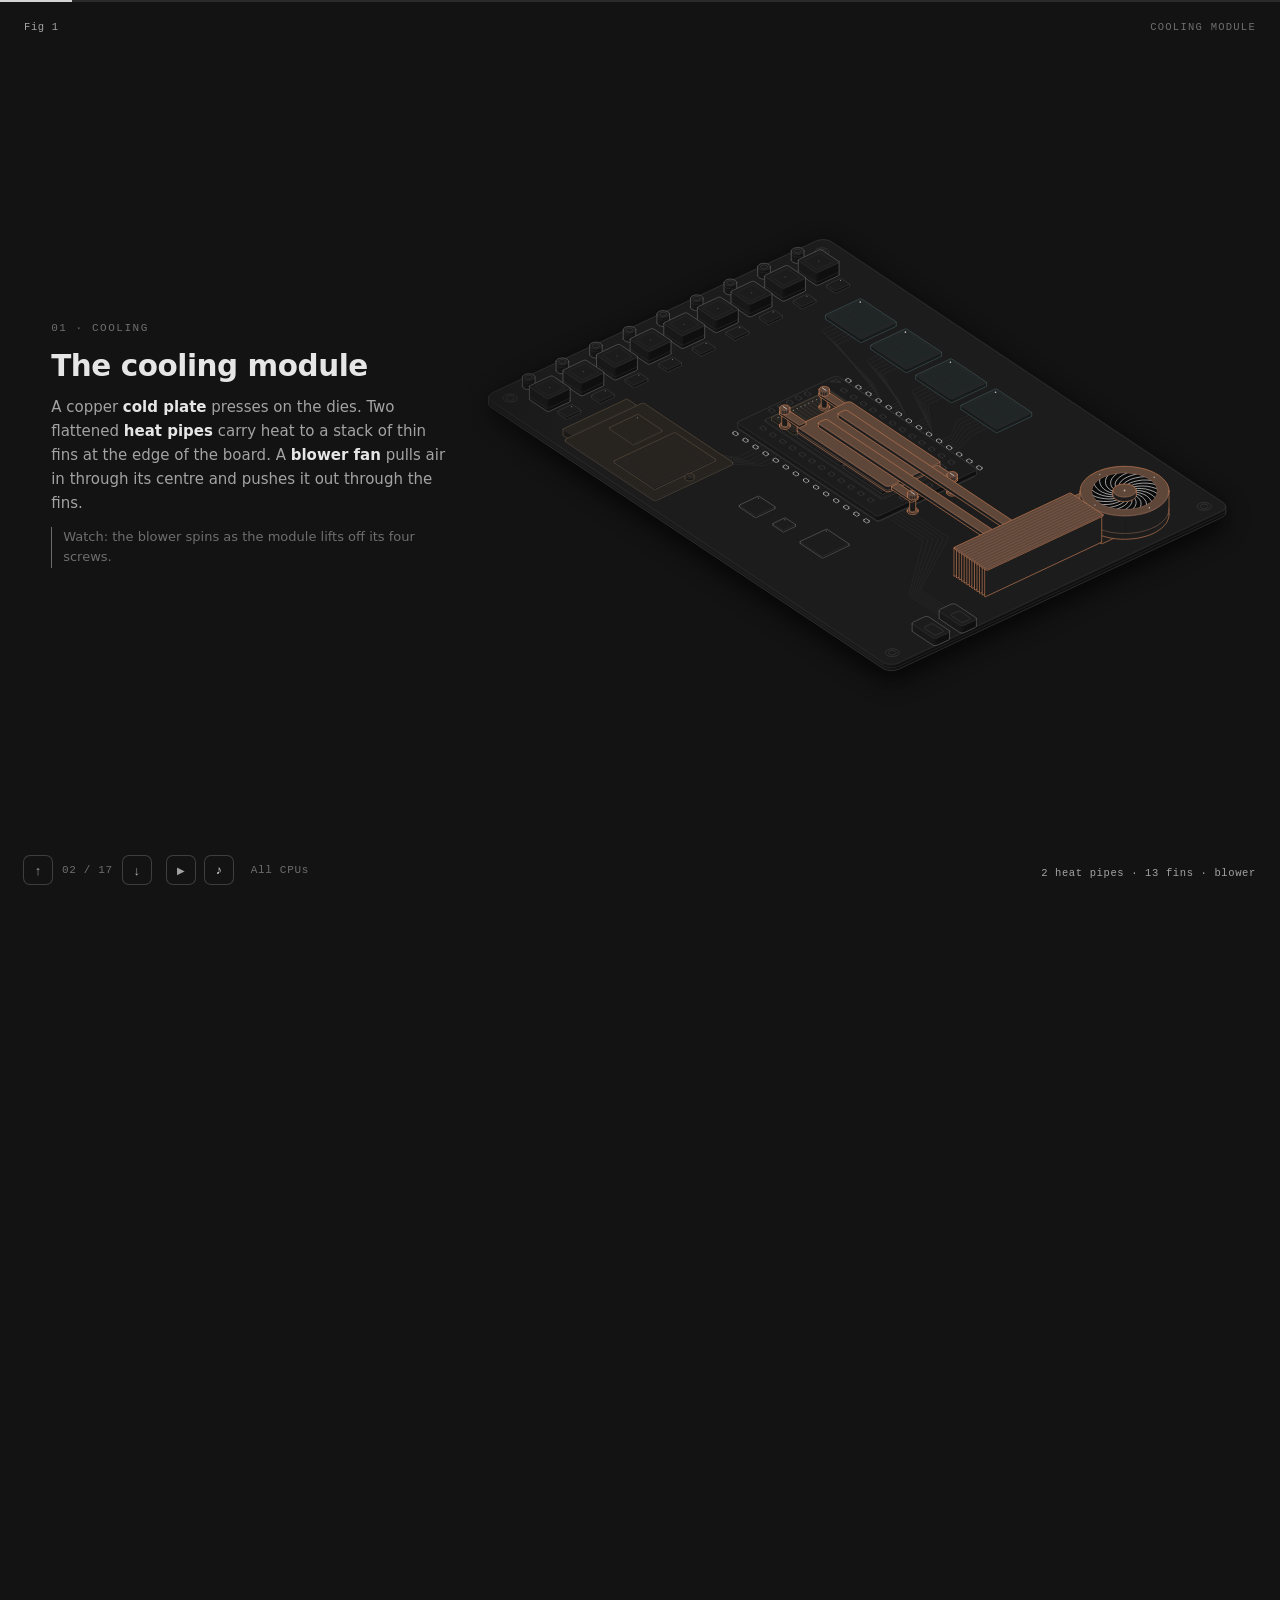
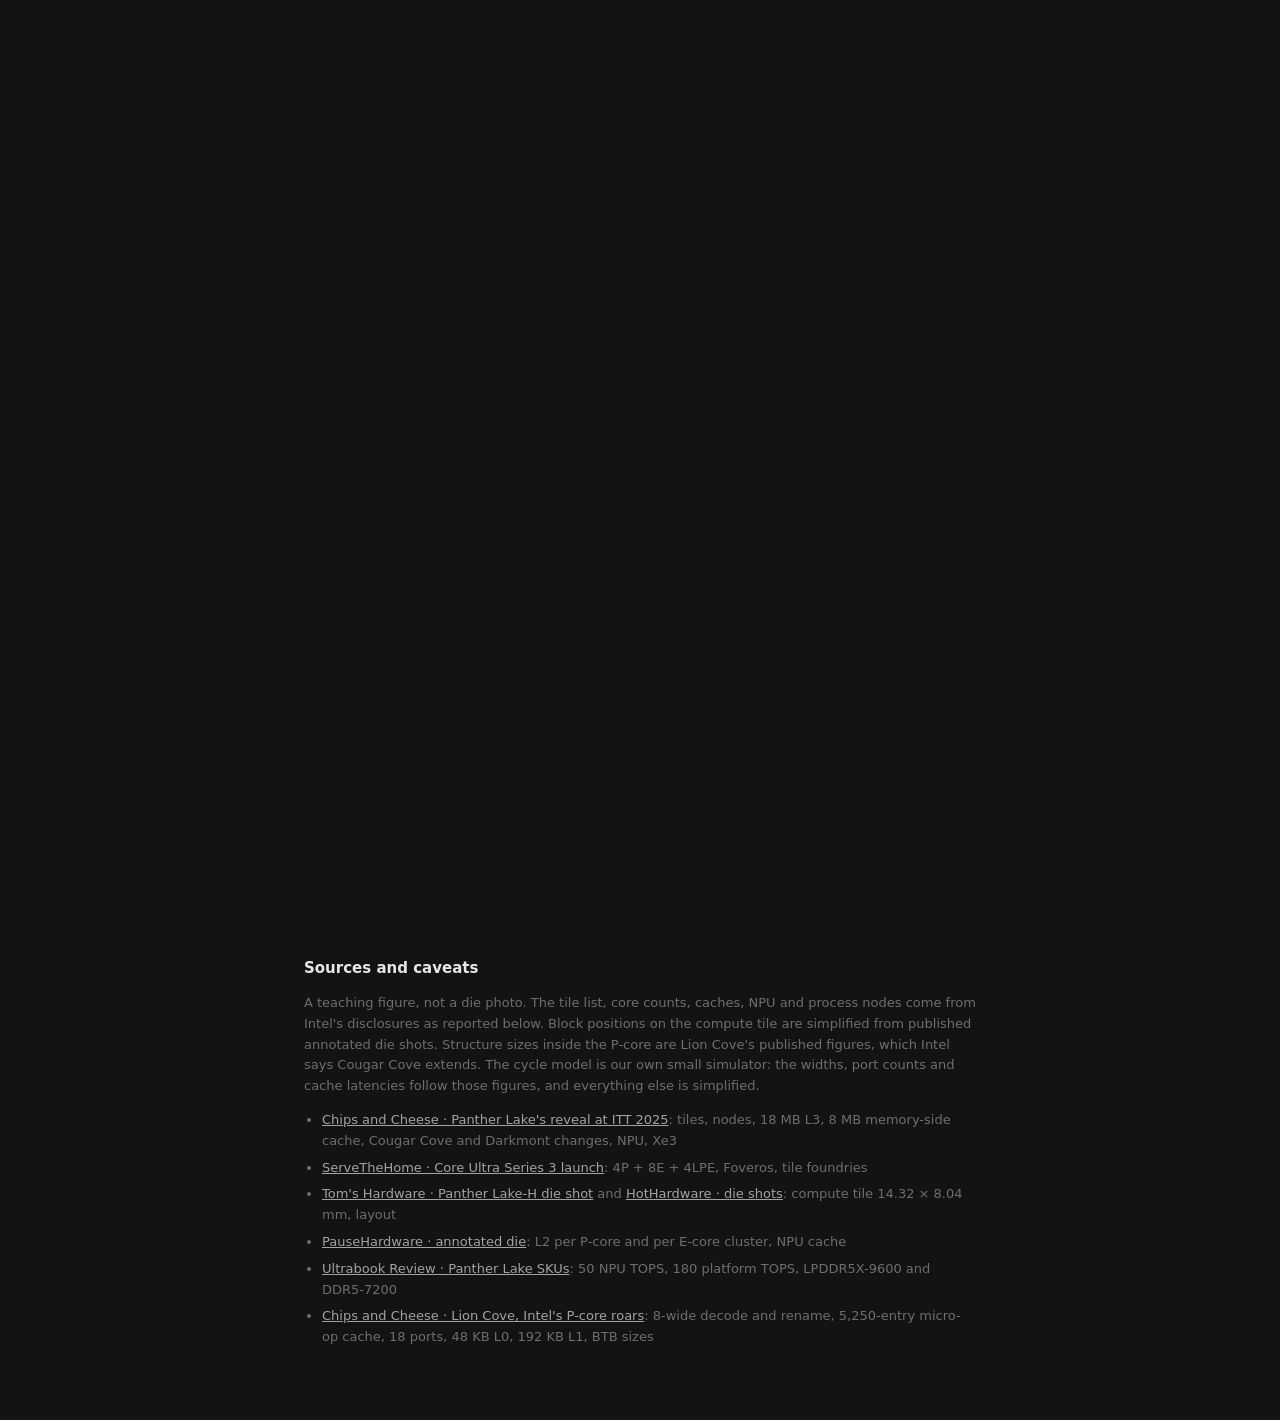
==== panther-lake/index.html @ 1a3b753a "Add Ryzen 9 9950X3D2 tour, CPU picker, autoplay and ambient music; restructure into src/" ====
<!doctype html><html lang="en"><head><meta charset="utf-8"><meta name="viewport" content="width=device-width, initial-scale=1"><title>Inside Panther Lake</title><style>
.iso{
  --anatomy-page:#0b0b0b;--anatomy-card:#131313;--anatomy-text:#a3a3a3;--anatomy-strong:#e6e6e6;--anatomy-muted:#6e6e6e;
  --anatomy-paper:#131313;--anatomy-face:#1b1b1b;--anatomy-top:#1c1c1c;
  --anatomy-shade-0:#0f0f0f;--anatomy-shade-1:#121212;--anatomy-shade-2:#151515;--anatomy-shade-3:#181818;
  --anatomy-lit-top:#262626;--anatomy-lit-shade:#1d1d1d;
  --anatomy-hi:#d4d4d4;--anatomy-mid:#6a6a6a;--anatomy-lo:#3e3e3e;--anatomy-faint:#2a2a2a;--anatomy-lit:#ffffff;
  --anatomy-halo:#050505;--anatomy-halo-opacity:.9;--anatomy-dot:#e6e6e6;
  --anatomy-red:#ff6b6b;--anatomy-green:#6be0a0;--anatomy-blue:#6b9bff;
  --anatomy-weight:.6px;--anatomy-ease:cubic-bezier(.32,.72,0,1);
  --anatomy-mono:ui-monospace,"SF Mono",Menlo,Consolas,monospace;
  --anatomy-lift:inset 0 1px 0 0 #ffffff0a,inset 0 0 0 1px #ffffff06,0 0 0 1px #00000026,0 1px 1px -.5px #00000014,0 3px 3px -1.5px #00000014,0 6px 6px -3px #00000014,0 12px 12px -6px #00000014;
}
.iso[data-theme="light"]{
  --anatomy-page:#f2f2ef;--anatomy-card:#fbfbfa;--anatomy-text:#57575a;--anatomy-strong:#18181a;--anatomy-muted:#8c8c90;
  --anatomy-paper:#fbfbfa;--anatomy-face:#ffffff;--anatomy-top:#ffffff;
  --anatomy-shade-0:#dcdcd9;--anatomy-shade-1:#e5e5e2;--anatomy-shade-2:#ededea;--anatomy-shade-3:#f4f4f1;
  --anatomy-lit-top:#ffffff;--anatomy-lit-shade:#eeeeeb;
  --anatomy-hi:#26262a;--anatomy-mid:#8a8a8f;--anatomy-lo:#b4b4b8;--anatomy-faint:#d4d4d6;--anatomy-lit:#000000;
  --anatomy-halo:#8a8a80;--anatomy-halo-opacity:.32;--anatomy-dot:#3a3a3e;
  --anatomy-red:#e5484d;--anatomy-green:#30a46c;--anatomy-blue:#3e63dd;
  --anatomy-lift:inset 0 1px 0 0 #ffffff,0 0 0 1px #0000000f,0 1px 1px -.5px #0000000a,0 3px 3px -1.5px #0000000a,0 6px 6px -3px #0000000a,0 12px 12px -6px #0000000a;
}
.iso-svg{display:block;width:100%;height:auto;overflow:visible}
.iso-svg path,.iso-svg circle{vector-effect:non-scaling-stroke}
.iso-fill{fill:var(--anatomy-paper);stroke:none}
.iso-solid[data-lit]>.iso-fill{fill:var(--anatomy-face)}
.iso-shade,.iso-top{stroke:none}
.iso-shade[data-shade="0"]{fill:var(--anatomy-shade-0)}
.iso-shade[data-shade="1"]{fill:var(--anatomy-shade-1)}
.iso-shade[data-shade="2"]{fill:var(--anatomy-shade-2)}
.iso-shade[data-shade="3"]{fill:var(--anatomy-shade-3)}
.iso-top{fill:var(--anatomy-top)}
.iso-solid[data-lit]>.iso-top{fill:var(--anatomy-lit-top)}
.iso-solid[data-lit]>.iso-shade{fill:var(--anatomy-lit-shade)}
.iso-solid[data-seamless]>.iso-shade,.iso-solid[data-seamless]>.iso-top{stroke-width:.4;stroke-linejoin:round}
.iso-solid[data-seamless]>.iso-shade[data-shade="0"]{stroke:var(--anatomy-shade-0)}
.iso-solid[data-seamless]>.iso-shade[data-shade="1"]{stroke:var(--anatomy-shade-1)}
.iso-solid[data-seamless]>.iso-shade[data-shade="2"]{stroke:var(--anatomy-shade-2)}
.iso-solid[data-seamless]>.iso-shade[data-shade="3"]{stroke:var(--anatomy-shade-3)}
.iso-solid[data-seamless]>.iso-top{stroke:var(--anatomy-top)}
.iso-solid[data-seamless][data-lit]>.iso-top{stroke:var(--anatomy-lit-top)}
.iso-solid[data-seamless][data-lit]>.iso-shade{stroke:var(--anatomy-lit-shade)}
.iso-solid[data-lit]>.iso-edge{stroke:var(--anatomy-lit)}
.iso-halo{fill:var(--anatomy-halo);stroke:none;filter:blur(9px);opacity:var(--anatomy-halo-opacity);transform:translateY(3px)}
.iso-line{fill:none;stroke:var(--anatomy-lo);stroke-width:var(--anatomy-weight);stroke-linecap:round;stroke-linejoin:round}
.iso-line[data-tone="hi"]{stroke:var(--anatomy-hi)}
.iso-line[data-tone="mid"]{stroke:var(--anatomy-mid)}
.iso-line[data-tone="lo"]{stroke:var(--anatomy-lo)}
.iso-line[data-tone="faint"]{stroke:var(--anatomy-faint)}
.iso-line[data-tone="lit"]{stroke:var(--anatomy-lit)}
.iso-line[data-tone="red"]{stroke:var(--anatomy-red)}
.iso-line[data-tone="green"]{stroke:var(--anatomy-green)}
.iso-line[data-tone="blue"]{stroke:var(--anatomy-blue)}
.iso-line[data-dotted]{stroke-dasharray:.01 3.5;stroke-width:1}
.iso-line[data-dashed]{stroke-dasharray:3 3}
.iso-line[data-flow]{stroke-dasharray:2 6}
.iso-wire-end{fill:var(--anatomy-paper);stroke:var(--anatomy-lo);stroke-width:var(--anatomy-weight)}
.iso-wire[data-tone="hi"] .iso-wire-end{stroke:var(--anatomy-hi)}
.iso-wire[data-tone="mid"] .iso-wire-end{stroke:var(--anatomy-mid)}
.iso-wire[data-tone="faint"] .iso-wire-end{stroke:var(--anatomy-faint)}
.iso-wire[data-tone="lit"] .iso-wire-end{stroke:var(--anatomy-lit)}
.iso-dots circle{fill:var(--anatomy-dot);stroke:none;opacity:.32}
.iso-dots[data-tone="hi"] circle{opacity:.85}
.iso-dots[data-tone="mid"] circle{opacity:.45}
.iso-dots[data-tone="lo"] circle{opacity:.22}
.iso-dots[data-tone="faint"] circle{opacity:.12}
.iso-face-text{fill:var(--anatomy-mid);font-family:var(--anatomy-mono);letter-spacing:.04em}
.iso-face-text[data-tone="hi"]{fill:var(--anatomy-hi)}
.iso-face-text[data-tone="lo"]{fill:var(--anatomy-lo)}
.iso-face-text[data-tone="faint"]{fill:var(--anatomy-faint)}
.tb-body{fill:var(--anatomy-shade-2);stroke:none}
.tb-shine{fill:var(--anatomy-top);stroke:none}
.tb-shade{fill:var(--anatomy-shade-0);stroke:none}
.tb-ring{fill:none;stroke:var(--anatomy-lo);stroke-width:.45;stroke-linecap:butt;stroke-linejoin:round}
.tb-ring[data-tone="mid"]{stroke:var(--anatomy-mid)}
.tb-ring[data-tone="faint"]{stroke:var(--anatomy-faint)}
.tb-ring[data-tone="hi"]{stroke:var(--anatomy-hi)}
@keyframes iso-flow{to{stroke-dashoffset:-32}}
@keyframes iso-pulse{0%,100%{opacity:.18}12%{opacity:1}40%{opacity:.18}}
.iso-line[data-flow]{animation:iso-flow 1600ms linear infinite}
.iso-dots circle[data-pulse]{animation:iso-pulse 1600ms steps(1,end) infinite;animation-delay:var(--pulse-at,0ms)}
.iso-figure{margin:32px 0 36px}
.iso-plate{position:relative;padding:52px 24px;border-radius:0;background:var(--anatomy-card);box-shadow:0 0 0 1px var(--anatomy-mid);--anatomy-paper:var(--anatomy-card)}
.iso-plate-corners{position:absolute;inset:18px 20px;pointer-events:none}
.iso-plate-corner{position:absolute;color:var(--anatomy-muted);font-family:var(--anatomy-mono);font-size:10.5px;line-height:1;letter-spacing:.04em;white-space:nowrap}
.iso-plate-corner[data-corner="fig"]{top:0;left:0;color:var(--anatomy-text)}
.iso-plate-corner[data-corner="title"]{top:0;right:0;text-transform:uppercase;letter-spacing:.1em}
.iso-plate-corner[data-corner="hint"]{bottom:0;left:0;text-transform:uppercase;letter-spacing:.1em}
.iso-plate-corner[data-corner="readout"]{right:0;bottom:0;color:var(--anatomy-text);font-variant-numeric:tabular-nums}
.iso-plate .iso-svg{margin:0 auto}
.iso-legend{display:grid;gap:8px;margin-top:12px;color:var(--anatomy-muted);font-size:13px;line-height:1.55}
.iso-keys{display:flex;flex-wrap:wrap;gap:6px 18px}
.iso-key{display:inline-flex;align-items:center;gap:7px}
.iso-swatch{width:16px;height:10px;flex:none;overflow:visible}
.iso-swatch path{fill:none;stroke:var(--anatomy-hi);stroke-width:1;vector-effect:non-scaling-stroke;stroke-linejoin:round;stroke-linecap:round}
.iso-swatch[data-mark="raised"] path,.iso-swatch[data-mark="flat"] path{stroke:var(--anatomy-mid)}
.iso-swatch[data-mark="lit"] path{stroke:var(--anatomy-lit)}
.iso-swatch[data-mark="dim"] path{stroke:var(--anatomy-lo)}
.iso-swatch[data-mark="dotted"] path{stroke-dasharray:.01 3;stroke-width:1.4}
.iso-swatch[data-mark="dashed"] path{stroke-dasharray:3 2.5}
.iso-swatch[data-mark="red"] path{stroke:var(--anatomy-red)}
.iso-swatch[data-mark="green"] path{stroke:var(--anatomy-green)}
.iso-swatch[data-mark="blue"] path{stroke:var(--anatomy-blue)}
.iso-swatch-crease{stroke:var(--anatomy-lo)!important}
@media (max-width:560px){.iso-plate{padding:48px 12px 70px}.iso-plate-corner[data-corner="hint"]{bottom:18px}}
@media (prefers-reduced-motion:reduce){.iso-line[data-flow],.iso-dots circle[data-pulse]{animation:none}}

*{box-sizing:border-box}
html{color-scheme:dark}
body[data-theme="light"]{color-scheme:light}
body{margin:0;background:var(--anatomy-page);color:var(--anatomy-text);font:14px/1.6 ui-sans-serif,system-ui,-apple-system,"Segoe UI",sans-serif;-webkit-font-smoothing:antialiased}
.iso-page{width:min(1180px,100% - 32px);margin:64px auto 96px}

.iso{--cpu-void:#0a0a0a;--cpu-lamp:#ffb547;--cpu-packet:#ffffff;--cpu-row-on:#ffffff14;--cpu-bus:#333333;--cpu-glass:#131313e6}
.iso[data-theme="light"]{--cpu-void:#e4e4e0;--cpu-lamp:#d9480f;--cpu-packet:#000000;--cpu-row-on:#00000012;--cpu-bus:#d2d2ce;--cpu-glass:#fbfbfaeb}
body{background:var(--anatomy-card)}
.cpu-page{--anatomy-paper:var(--anatomy-card)}
.cpu-track{position:relative}
.cpu-screen{position:sticky;top:0;height:100vh;height:100svh;overflow:hidden;background:var(--anatomy-card)}
.cpu-art{position:absolute;inset:6vh 2vw 4vh min(36vw,460px)}
.cpu-stage{position:relative;width:100%;height:100%;touch-action:pan-y}
.cpu-layer{position:absolute;inset:0;width:100%;height:100%;overflow:visible}
.cpu-l2,.cpu-l3{opacity:0}
.cpu-void{fill:var(--cpu-void);stroke:none}
.cpu-none{fill:none;stroke:none}
.cpu-packet-dot{fill:var(--cpu-packet);opacity:0}

/* corners, progress, slide counter */
.cpu-corners span{position:absolute;z-index:3;color:var(--anatomy-muted);font:10.5px/1 var(--anatomy-mono);letter-spacing:.06em;white-space:nowrap}
.cpu-corners [data-corner="fig"]{top:22px;left:24px;color:var(--anatomy-text)}
.cpu-corners [data-corner="title"]{top:22px;right:24px;text-transform:uppercase;letter-spacing:.12em}
.cpu-corners [data-corner="readout"]{bottom:22px;right:24px;color:var(--anatomy-text);font-variant-numeric:tabular-nums}
.cpu-progress{position:absolute;z-index:3;left:0;right:0;top:0;height:2px;background:var(--anatomy-faint)}
.cpu-progress span{display:block;height:100%;width:0;background:var(--anatomy-hi)}
.cpu-nav{position:absolute;z-index:3;left:24px;bottom:16px;display:flex;align-items:center;gap:10px;font:11px/1 var(--anatomy-mono);color:var(--anatomy-muted);letter-spacing:.06em}
.cpu-nav button{width:28px;height:28px;border:0;border-radius:6px;background:transparent;color:var(--anatomy-text);box-shadow:0 0 0 1px var(--anatomy-lo);cursor:pointer;font-size:13px}
.cpu-nav button:hover{color:var(--anatomy-strong);box-shadow:0 0 0 1px var(--anatomy-mid)}

/* captions: one slide shown at a time, like a deck */
.cpu-captions{position:absolute;z-index:2;left:clamp(24px,4vw,56px);top:0;bottom:0;width:min(32vw,400px);pointer-events:none}
.cpu-slide{position:absolute;left:0;right:0;top:50%;transform:translateY(-46%);opacity:0;visibility:hidden;transition:opacity .45s var(--anatomy-ease),transform .6s var(--anatomy-ease),visibility 0s .45s}
.cpu-slide[data-active]{opacity:1;visibility:visible;transform:translateY(-50%);transition:opacity .5s var(--anatomy-ease) .08s,transform .7s var(--anatomy-ease) .08s,visibility 0s;pointer-events:auto}
.cpu-slide h1{margin:0 0 14px;color:var(--anatomy-strong);font-size:clamp(32px,4.2vw,52px);line-height:1.04;font-weight:600;letter-spacing:-.025em}
.cpu-slide h2{margin:0 0 12px;color:var(--anatomy-strong);font-size:clamp(22px,2.3vw,30px);line-height:1.12;font-weight:600;letter-spacing:-.015em}
.cpu-slide p{margin:0 0 12px;font-size:15px;line-height:1.6}
.cpu-slide b{color:var(--anatomy-strong);font-weight:600}
.cpu-kicker,.cpu-num{font-family:var(--anatomy-mono);font-size:11px!important;letter-spacing:.14em;text-transform:uppercase;color:var(--anatomy-muted);margin:0 0 12px!important}
.cpu-watch{font-size:13px!important;color:var(--anatomy-muted);padding-left:12px;box-shadow:inset 1px 0 0 var(--anatomy-mid)}
.cpu-listing{list-style:none;margin:4px 0 14px;padding:6px 0;border-top:1px solid var(--anatomy-faint);border-bottom:1px solid var(--anatomy-faint);font-size:12.5px}
.cpu-listing li{display:grid;grid-template-columns:18px 104px 1fr;gap:8px;align-items:baseline;padding:2px 8px;border-radius:4px;transition:background .25s}
.cpu-listing li[data-on]{background:var(--cpu-row-on)}
.cpu-listing li[data-on] code{color:var(--anatomy-strong)}
.cpu-listing code{font-family:var(--anatomy-mono);font-size:12px;white-space:pre;color:var(--anatomy-text)}
.cpu-addr{font-family:var(--anatomy-mono);font-size:11px;color:var(--anatomy-muted)}
.cpu-note{color:var(--anatomy-muted);font-size:12px}
.cpu-controls{display:flex;flex-wrap:wrap;gap:6px}
.cpu-controls button{font:500 11.5px/1 var(--anatomy-mono);letter-spacing:.04em;color:var(--anatomy-text);background:var(--anatomy-card);border:0;box-shadow:0 0 0 1px var(--anatomy-lo);border-radius:6px;padding:8px 11px;cursor:pointer}
.cpu-controls button:hover{color:var(--anatomy-strong);box-shadow:0 0 0 1px var(--anatomy-mid)}
.cpu-controls button:focus-visible,.cpu-nav button:focus-visible{outline:1px solid var(--anatomy-muted);outline-offset:2px}
.cpu-controls button[data-state="running"]{color:var(--anatomy-strong);box-shadow:0 0 0 1px var(--anatomy-hi)}
.cpu-live{position:absolute;width:1px;height:1px;overflow:hidden;clip:rect(0 0 0 0)}
.cpu-foot{max-width:720px;margin:0 auto;padding:56px 24px 72px;font-size:13px;color:var(--anatomy-muted)}

/* selection: the slide's subject is the one lit accent, everything else steps down a tone */
.cpu-layer[data-focus] .it:not([data-on]){--anatomy-hi:var(--anatomy-mid);--anatomy-mid:var(--anatomy-lo)}
.it[data-on]{--anatomy-hi:var(--anatomy-lit);--anatomy-mid:var(--anatomy-hi)}
.it[data-on] .iso-top{fill:var(--anatomy-lit-top)}
.it[data-on] .iso-shade{fill:var(--anatomy-lit-shade)}
.it[data-on] .iso-dots circle{opacity:.7}
.cpu-cell[data-on],.cpu-reg[data-on]{--anatomy-hi:var(--anatomy-lit);--anatomy-mid:var(--anatomy-hi)}
.cpu-cell[data-on] .iso-top,.cpu-reg[data-on] .iso-top{fill:var(--anatomy-lit-top)}
.cpu-bus .iso-top{fill:var(--cpu-bus)}
.cpu-bus[data-on] .iso-top{fill:var(--anatomy-hi)}
.cpu-wire[data-on] .iso-line{stroke:var(--anatomy-lit)}
.cpu-lamp .iso-top{transition:fill .25s}
.cpu-lamp[data-on] .iso-top,.cpu-lamp[data-on] .iso-shade{fill:var(--cpu-lamp)}
.cpu-lamp[data-on] .iso-edge{stroke:var(--cpu-lamp)}
.cpu-packet .iso-top{fill:var(--cpu-packet)}
.cpu-packet .iso-edge{stroke:var(--cpu-packet)}
@keyframes cpu-phy{0%,100%{opacity:.25}50%{opacity:1}}
.cpu-l2[data-phy] .cpu-phy circle{animation:cpu-phy 1.1s ease-in-out infinite}
.cpu-l2[data-phy] .cpu-phy circle:nth-child(3n){animation-delay:-.35s}
.cpu-l2[data-phy] .cpu-phy circle:nth-child(3n+1){animation-delay:-.7s}

@media (max-width:900px){
  .cpu-art{inset:7vh 0 auto 0;height:52vh}
  .cpu-captions{left:20px;right:20px;width:auto;top:58vh;bottom:56px}
  .cpu-slide{top:0;transform:translateY(10px)}
  .cpu-slide[data-active]{transform:none}
  .cpu-slide p{font-size:14px;margin-bottom:8px}
  .cpu-slide h1{font-size:30px}
  .cpu-slide h2{font-size:21px;margin-bottom:8px}
  .cpu-slide-run p:first-of-type,.cpu-listing .cpu-note{display:none}
  .cpu-listing{font-size:11.5px}
  .cpu-listing li{grid-template-columns:16px 100px}
  .cpu-corners [data-corner="readout"]{bottom:auto;top:40px;right:20px}
  .cpu-corners [data-corner="fig"]{left:20px}
  .cpu-corners [data-corner="title"]{right:20px}
  .cpu-nav{left:auto;right:20px;bottom:14px}
}
@media (prefers-reduced-motion:reduce){.cpu-slide,.cpu-slide[data-active]{transition:none}.cpu-l2[data-phy] .cpu-phy circle{animation:none}}
.cpu-screen::before{content:"";position:absolute;z-index:1;left:0;top:0;bottom:0;width:min(44vw,600px);background:linear-gradient(90deg,var(--anatomy-card) 62%,transparent);pointer-events:none}
@media (max-width:900px){.cpu-screen::before{width:auto;right:0;top:54vh;background:linear-gradient(180deg,transparent,var(--anatomy-card) 4vh)}}

/* domain colours: each family of parts has its own hue, in both themes */
.iso{--d-fe:#5b8def;--d-ooo:#a07cf5;--d-int:#3fcf8e;--d-vec:#f59a4a;--d-mem:#38c6d4;--d-cache:#ef6fa8;--d-npu:#e9c43b;--d-gpu:#8fd14f;--d-io:#f0a33a;--d-media:#ef6b6b;--d-lpe:#5fd3c0;--d-flush:#ff4d4d;--d-copper:#d9895b;--tint-top:20%;--tint-side:12%;--tint-edge:55%}
.iso[data-theme="light"]{--d-fe:#2f5bd3;--d-ooo:#6e45d6;--d-int:#1a9a5c;--d-vec:#d2691e;--d-mem:#0f8e9c;--d-cache:#c43b7c;--d-npu:#a88300;--d-gpu:#4f8f1a;--d-io:#b8730a;--d-media:#c93a3a;--d-lpe:#13917f;--d-flush:#d92020;--d-copper:#b0602e;--tint-top:16%;--tint-side:10%;--tint-edge:60%}
.tinted .iso-top{fill:color-mix(in oklab,var(--tint) var(--tint-top),var(--anatomy-top))}
.tinted .iso-shade{fill:color-mix(in oklab,var(--tint) var(--tint-side),var(--anatomy-shade-2))}
.tinted .iso-edge{stroke:color-mix(in oklab,var(--tint) var(--tint-edge),var(--anatomy-hi))}
.cpu-layer[data-focus] .tinted:not([data-on]){--tint-top:6%;--tint-side:4%;--tint-edge:22%}
.tinted[data-on]{--tint-top:34%;--tint-side:22%;--tint-edge:100%}
.tinted[data-on] .iso-top{fill:color-mix(in oklab,var(--tint) var(--tint-top),var(--anatomy-lit-top))}
.tinted[data-on] .iso-line[data-tone="lo"],.tinted[data-on] .iso-line[data-tone="faint"]{stroke:color-mix(in oklab,var(--tint) 45%,var(--anatomy-lo))}
.tinted .cpu-cell[data-on] .iso-top{fill:var(--tint)}
[data-unit="rob"] .cpu-cell[data-on] .iso-top{fill:color-mix(in oklab,var(--tint) 38%,var(--anatomy-top))}
.tinted .cpu-cell[data-on] .iso-edge{stroke:var(--tint)}
.cpu-token .iso-top{fill:var(--tint)}
.cpu-token .iso-shade{fill:color-mix(in oklab,var(--tint) 70%,#000)}
.cpu-token .iso-edge{stroke:color-mix(in oklab,var(--tint) 60%,var(--anatomy-lit))}
.cpu-token[data-flush] .iso-top,.cpu-token[data-flush] .iso-shade{fill:var(--d-flush)}
.cpu-token[data-flush] .iso-edge{stroke:var(--d-flush)}
.cpu-packet-dot{fill:var(--d-cache)}
.cpu-keys{list-style:none;margin:0 0 12px;padding:0;display:grid;gap:6px;font-size:14px}
.cpu-keys li{padding-left:14px;position:relative;line-height:1.45}
.cpu-keys li::before{content:"";position:absolute;left:0;top:.42em;width:7px;height:7px;border-radius:2px;background:var(--tint)}
.cpu-dot{display:inline-block;width:8px;height:8px;border-radius:2px;background:var(--tint);margin:0 5px 0 10px;vertical-align:0}
.cpu-dot:first-child{margin-left:0}
.cpu-slide code{font-family:var(--anatomy-mono);font-size:.92em;color:var(--anatomy-strong)}
.cpu-foot h3{margin:0 0 10px;color:var(--anatomy-strong);font-size:15px;font-weight:600}
.cpu-foot ul{padding-left:18px;margin:10px 0 0;display:grid;gap:6px}
.cpu-foot a{color:var(--anatomy-text)}
.cpu-legend{display:none}

/* play mode and the way back to the CPU list */
.cpu-nav [data-play]{margin-left:6px;font-size:10px;letter-spacing:-.05em}
.cpu-nav [data-play][data-state="playing"]{color:var(--anatomy-strong);box-shadow:0 0 0 1px var(--anatomy-hi)}
.cpu-home{margin-left:6px;color:var(--anatomy-muted);text-decoration:none;font:11px/1 var(--anatomy-mono);letter-spacing:.06em;padding:8px 2px}
.cpu-home:hover{color:var(--anatomy-strong)}
.cpu-nav [data-music]{font-size:12px}
.cpu-nav [data-music][data-state="on"]{color:var(--anatomy-strong);box-shadow:0 0 0 1px var(--anatomy-hi)}
.cpu-nav [data-music][data-state="off"]{color:var(--anatomy-muted);text-decoration:line-through}
.cpu-nav [data-music][data-state="waiting"]{color:var(--anatomy-strong);animation:cpu-music-wait 1.6s ease-in-out infinite}
@keyframes cpu-music-wait{50%{box-shadow:0 0 0 1px var(--anatomy-hi),0 0 0 4px color-mix(in oklab,var(--anatomy-hi) 30%,transparent)}}
@media (prefers-reduced-motion:reduce){.cpu-nav [data-music][data-state="waiting"]{animation:none}}
</style></head><body class="iso" data-theme="dark"><main class="cpu-page"><div class="cpu-track" style="height:1700vh">
<div class="cpu-screen">
  <div class="cpu-progress" aria-hidden="true"><span data-bar></span></div>
  <div class="cpu-art"><div class="cpu-stage" role="group" aria-label="Panther Lake processor figure. Scroll, or use the arrow keys, to move from slide to slide.">
<svg xmlns="http://www.w3.org/2000/svg" class="iso-svg cpu-layer cpu-l1" viewBox="0 0 600 440" role="img" aria-label="A laptop mainboard with an Intel Panther Lake processor: the package's three tiles on a Foveros base, four LPDDR5X memory packages, power stages, an SSD, and a cooling module of copper cold plate, two flat heat pipes, a fin stack and a blower fan."><g class="cpu-cam"><path class="iso-halo" d="M21.6 173.2L22 172.2L22.6 171.3L23.6 170.5L24.8 169.8L268.5 55.5L269.9 54.9L271.5 54.6L273.2 54.4L274.9 54.3L276.6 54.5L278.2 54.9L279.7 55.4L280.9 56.1L576.3 252.9L577.3 253.7L578 254.6L578.3 255.6L578.4 256.6L578.4 266.8L578 267.8L577.4 268.7L576.4 269.5L575.2 270.2L331.5 384.5L330.1 385.1L328.5 385.4L326.8 385.6L325.1 385.7L323.4 385.5L321.8 385.1L320.3 384.6L319.1 383.9L23.7 187.1L22.7 186.3L22 185.4L21.7 184.4L21.6 183.4Z"/><g class="iso-solid"><path class="iso-fill" d="M268.2 67.9L268.3 67.3L268.7 66.6L269.3 66.1L270.1 65.6L271.1 65.2L272.2 65L273.4 64.9L274.6 64.9L275.7 65.1L276.7 65.5L277.6 65.9L278.2 66.5L278.6 67.1L278.8 67.8L278.8 73.6L278.7 74.3L278.3 74.9L277.7 75.5L276.9 76L275.9 76.3L274.8 76.6L273.6 76.7L272.5 76.6L271.3 76.4L270.3 76.1L269.4 75.6L268.8 75.1L268.4 74.4L268.2 73.8Z"/><path class="iso-shade" data-shade="0" d="M276.9 76L275.9 76.3L275.9 70.5L276.9 70.1ZM278.8 73.6L278.7 74.3L278.7 68.4L278.8 67.8ZM278.7 74.3L278.3 74.9L278.3 69.1L278.7 68.4ZM278.3 74.9L277.7 75.5L277.7 69.6L278.3 69.1ZM277.7 75.5L276.9 76L276.9 70.1L277.7 69.6Z"/><path class="iso-shade" data-shade="1" d="M275.9 76.3L274.8 76.6L274.8 70.7L275.9 70.5ZM274.8 76.6L273.6 76.7L273.6 70.8L274.8 70.7Z"/><path class="iso-shade" data-shade="2" d="M273.6 76.7L272.5 76.6L272.5 70.7L273.6 70.8ZM272.5 76.6L271.3 76.4L271.3 70.5L272.5 70.7Z"/><path class="iso-shade" data-shade="3" d="M271.3 76.4L270.3 76.1L270.3 70.2L271.3 70.5ZM270.3 76.1L269.4 75.6L269.4 69.7L270.3 70.2ZM269.4 75.6L268.8 75.1L268.8 69.2L269.4 69.7ZM268.8 75.1L268.4 74.4L268.4 68.6L268.8 69.2ZM268.4 74.4L268.2 73.8L268.2 67.9L268.4 68.6Z"/><path class="iso-top" d="M276.9 70.1L275.9 70.5L274.8 70.7L273.6 70.8L272.5 70.7L271.3 70.5L270.3 70.2L269.4 69.7L268.8 69.2L268.4 68.6L268.2 67.9L268.3 67.3L268.7 66.6L269.3 66.1L270.1 65.6L271.1 65.2L272.2 65L273.4 64.9L274.6 64.9L275.7 65.1L276.7 65.5L277.6 65.9L278.2 66.5L278.6 67.1L278.8 67.8L278.7 68.4L278.3 69.1L277.7 69.6Z"/><path class="iso-line iso-crease" data-tone="faint" d="M278.8 67.8L278.7 68.4L278.3 69.1L277.7 69.6L276.9 70.1L275.9 70.5L274.8 70.7L273.6 70.8L272.5 70.7L271.3 70.5L270.3 70.2L269.4 69.7L268.8 69.2L268.4 68.6L268.2 67.9"/><path class="iso-line iso-edge" data-tone="lo" d="M268.2 67.9L268.3 67.3L268.7 66.6L269.3 66.1L270.1 65.6L271.1 65.2L272.2 65L273.4 64.9L274.6 64.9L275.7 65.1L276.7 65.5L277.6 65.9L278.2 66.5L278.6 67.1L278.8 67.8M278.8 73.6L278.7 74.3L278.3 74.9L277.7 75.5L276.9 76L275.9 76.3L274.8 76.6L273.6 76.7L272.5 76.6L271.3 76.4L270.3 76.1L269.4 75.6L268.8 75.1L268.4 74.4L268.2 73.8M268.2 67.9L268.2 73.8M278.8 67.8L278.8 73.6"/></g><g class="iso-solid"><path class="iso-fill" d="M32.6 178.5L32.7 177.8L33.1 177.2L33.7 176.6L34.5 176.1L35.5 175.7L36.6 175.5L37.8 175.4L39 175.5L40.1 175.7L41.1 176L42 176.5L42.6 177L43.1 177.7L43.2 178.3L43.2 184.2L43.1 184.8L42.8 185.5L42.1 186L41.3 186.5L40.3 186.9L39.2 187.1L38.1 187.2L36.9 187.2L35.7 186.9L34.7 186.6L33.9 186.2L33.2 185.6L32.8 185L32.6 184.3Z"/><path class="iso-shade" data-shade="0" d="M41.3 186.5L40.3 186.9L40.3 181L41.3 180.7ZM43.2 184.2L43.1 184.8L43.1 179L43.2 178.3ZM43.1 184.8L42.8 185.5L42.8 179.6L43.1 179ZM42.8 185.5L42.1 186L42.1 180.2L42.8 179.6ZM42.1 186L41.3 186.5L41.3 180.7L42.1 180.2Z"/><path class="iso-shade" data-shade="1" d="M40.3 186.9L39.2 187.1L39.2 181.3L40.3 181ZM39.2 187.1L38.1 187.2L38.1 181.3L39.2 181.3Z"/><path class="iso-shade" data-shade="2" d="M38.1 187.2L36.9 187.2L36.9 181.3L38.1 181.3ZM36.9 187.2L35.7 186.9L35.7 181.1L36.9 181.3Z"/><path class="iso-shade" data-shade="3" d="M35.7 186.9L34.7 186.6L34.7 180.7L35.7 181.1ZM34.7 186.6L33.9 186.2L33.9 180.3L34.7 180.7ZM33.9 186.2L33.2 185.6L33.2 179.7L33.9 180.3ZM33.2 185.6L32.8 185L32.8 179.1L33.2 179.7ZM32.8 185L32.6 184.3L32.6 178.5L32.8 179.1Z"/><path class="iso-top" d="M41.3 180.7L40.3 181L39.2 181.3L38.1 181.3L36.9 181.3L35.7 181.1L34.7 180.7L33.9 180.3L33.2 179.7L32.8 179.1L32.6 178.5L32.7 177.8L33.1 177.2L33.7 176.6L34.5 176.1L35.5 175.7L36.6 175.5L37.8 175.4L39 175.5L40.1 175.7L41.1 176L42 176.5L42.6 177L43.1 177.7L43.2 178.3L43.1 179L42.8 179.6L42.1 180.2Z"/><path class="iso-line iso-crease" data-tone="faint" d="M43.2 178.3L43.1 179L42.8 179.6L42.1 180.2L41.3 180.7L40.3 181L39.2 181.3L38.1 181.3L36.9 181.3L35.7 181.1L34.7 180.7L33.9 180.3L33.2 179.7L32.8 179.1L32.6 178.5"/><path class="iso-line iso-edge" data-tone="lo" d="M32.6 178.5L32.7 177.8L33.1 177.2L33.7 176.6L34.5 176.1L35.5 175.7L36.6 175.5L37.8 175.4L39 175.5L40.1 175.7L41.1 176L42 176.5L42.6 177L43.1 177.7L43.2 178.3M43.2 184.2L43.1 184.8L42.8 185.5L42.1 186L41.3 186.5L40.3 186.9L39.2 187.1L38.1 187.2L36.9 187.2L35.7 186.9L34.7 186.6L33.9 186.2L33.2 185.6L32.8 185L32.6 184.3M32.6 178.5L32.6 184.3M43.2 178.3L43.2 184.2"/></g><g class="iso-solid"><path class="iso-fill" d="M556.8 260.2L556.9 259.6L557.2 258.9L557.9 258.4L558.7 257.9L559.7 257.5L560.8 257.3L561.9 257.2L563.1 257.2L564.3 257.4L565.3 257.8L566.1 258.2L566.8 258.8L567.2 259.4L567.4 260.1L567.4 265.9L567.3 266.6L566.9 267.2L566.3 267.8L565.5 268.3L564.5 268.7L563.4 268.9L562.2 269L561 268.9L559.9 268.7L558.9 268.4L558 267.9L557.4 267.4L556.9 266.7L556.8 266.1Z"/><path class="iso-shade" data-shade="0" d="M565.5 268.3L564.5 268.7L564.5 262.8L565.5 262.4ZM567.4 265.9L567.3 266.6L567.3 260.7L567.4 260.1ZM567.3 266.6L566.9 267.2L566.9 261.4L567.3 260.7ZM566.9 267.2L566.3 267.8L566.3 261.9L566.9 261.4ZM566.3 267.8L565.5 268.3L565.5 262.4L566.3 261.9Z"/><path class="iso-shade" data-shade="1" d="M564.5 268.7L563.4 268.9L563.4 263L564.5 262.8ZM563.4 268.9L562.2 269L562.2 263.1L563.4 263Z"/><path class="iso-shade" data-shade="2" d="M562.2 269L561 268.9L561 263.1L562.2 263.1ZM561 268.9L559.9 268.7L559.9 262.9L561 263.1Z"/><path class="iso-shade" data-shade="3" d="M559.9 268.7L558.9 268.4L558.9 262.5L559.9 262.9ZM558.9 268.4L558 267.9L558 262.1L558.9 262.5ZM558 267.9L557.4 267.4L557.4 261.5L558 262.1ZM557.4 267.4L556.9 266.7L556.9 260.9L557.4 261.5ZM556.9 266.7L556.8 266.1L556.8 260.2L556.9 260.9Z"/><path class="iso-top" d="M565.5 262.4L564.5 262.8L563.4 263L562.2 263.1L561 263.1L559.9 262.9L558.9 262.5L558 262.1L557.4 261.5L556.9 260.9L556.8 260.2L556.9 259.6L557.2 258.9L557.9 258.4L558.7 257.9L559.7 257.5L560.8 257.3L561.9 257.2L563.1 257.2L564.3 257.4L565.3 257.8L566.1 258.2L566.8 258.8L567.2 259.4L567.4 260.1L567.3 260.7L566.9 261.4L566.3 261.9Z"/><path class="iso-line iso-crease" data-tone="faint" d="M567.4 260.1L567.3 260.7L566.9 261.4L566.3 261.9L565.5 262.4L564.5 262.8L563.4 263L562.2 263.1L561 263.1L559.9 262.9L558.9 262.5L558 262.1L557.4 261.5L556.9 260.9L556.8 260.2"/><path class="iso-line iso-edge" data-tone="lo" d="M556.8 260.2L556.9 259.6L557.2 258.9L557.9 258.4L558.7 257.9L559.7 257.5L560.8 257.3L561.9 257.2L563.1 257.2L564.3 257.4L565.3 257.8L566.1 258.2L566.8 258.8L567.2 259.4L567.4 260.1M567.4 265.9L567.3 266.6L566.9 267.2L566.3 267.8L565.5 268.3L564.5 268.7L563.4 268.9L562.2 269L561 268.9L559.9 268.7L558.9 268.4L558 267.9L557.4 267.4L556.9 266.7L556.8 266.1M556.8 260.2L556.8 266.1M567.4 260.1L567.4 265.9"/></g><g class="iso-solid"><path class="iso-fill" d="M321.2 370.8L321.3 370.1L321.7 369.5L322.3 368.9L323.1 368.4L324.1 368.1L325.2 367.8L326.4 367.7L327.5 367.8L328.7 368L329.7 368.3L330.6 368.8L331.2 369.3L331.6 370L331.8 370.6L331.8 376.5L331.7 377.1L331.3 377.8L330.7 378.3L329.9 378.8L328.9 379.2L327.8 379.4L326.6 379.5L325.4 379.5L324.3 379.3L323.3 378.9L322.4 378.5L321.8 377.9L321.4 377.3L321.2 376.6Z"/><path class="iso-shade" data-shade="0" d="M329.9 378.8L328.9 379.2L328.9 373.3L329.9 373ZM331.8 376.5L331.7 377.1L331.7 371.3L331.8 370.6ZM331.7 377.1L331.3 377.8L331.3 371.9L331.7 371.3ZM331.3 377.8L330.7 378.3L330.7 372.5L331.3 371.9ZM330.7 378.3L329.9 378.8L329.9 373L330.7 372.5Z"/><path class="iso-shade" data-shade="1" d="M328.9 379.2L327.8 379.4L327.8 373.6L328.9 373.3ZM327.8 379.4L326.6 379.5L326.6 373.7L327.8 373.6Z"/><path class="iso-shade" data-shade="2" d="M326.6 379.5L325.4 379.5L325.4 373.6L326.6 373.7ZM325.4 379.5L324.3 379.3L324.3 373.4L325.4 373.6Z"/><path class="iso-shade" data-shade="3" d="M324.3 379.3L323.3 378.9L323.3 373.1L324.3 373.4ZM323.3 378.9L322.4 378.5L322.4 372.6L323.3 373.1ZM322.4 378.5L321.8 377.9L321.8 372L322.4 372.6ZM321.8 377.9L321.4 377.3L321.4 371.4L321.8 372ZM321.4 377.3L321.2 376.6L321.2 370.8L321.4 371.4Z"/><path class="iso-top" d="M329.9 373L328.9 373.3L327.8 373.6L326.6 373.7L325.4 373.6L324.3 373.4L323.3 373.1L322.4 372.6L321.8 372L321.4 371.4L321.2 370.8L321.3 370.1L321.7 369.5L322.3 368.9L323.1 368.4L324.1 368.1L325.2 367.8L326.4 367.7L327.5 367.8L328.7 368L329.7 368.3L330.6 368.8L331.2 369.3L331.6 370L331.8 370.6L331.7 371.3L331.3 371.9L330.7 372.5Z"/><path class="iso-line iso-crease" data-tone="faint" d="M331.8 370.6L331.7 371.3L331.3 371.9L330.7 372.5L329.9 373L328.9 373.3L327.8 373.6L326.6 373.7L325.4 373.6L324.3 373.4L323.3 373.1L322.4 372.6L321.8 372L321.4 371.4L321.2 370.8"/><path class="iso-line iso-edge" data-tone="lo" d="M321.2 370.8L321.3 370.1L321.7 369.5L322.3 368.9L323.1 368.4L324.1 368.1L325.2 367.8L326.4 367.7L327.5 367.8L328.7 368L329.7 368.3L330.6 368.8L331.2 369.3L331.6 370L331.8 370.6M331.8 376.5L331.7 377.1L331.3 377.8L330.7 378.3L329.9 378.8L328.9 379.2L327.8 379.4L326.6 379.5L325.4 379.5L324.3 379.3L323.3 378.9L322.4 378.5L321.8 377.9L321.4 377.3L321.2 376.6M321.2 370.8L321.2 376.6M331.8 370.6L331.8 376.5"/></g><g class="iso-solid"><path class="iso-fill" d="M21.6 173.2L22.1 171.9L23.2 170.8L24.8 169.8L268.5 55.5L270.4 54.8L272.6 54.4L274.9 54.3L277.2 54.6L279.2 55.2L280.9 56.1L576.3 252.9L577.6 254L578.3 255.3L578.4 256.6L578.4 260.9L577.9 262.2L576.8 263.4L575.2 264.3L331.5 378.7L329.6 379.3L327.4 379.7L325.1 379.8L322.8 379.5L320.8 378.9L319.1 378L23.7 181.2L22.4 180.1L21.7 178.9L21.6 177.6Z"/><path class="iso-shade" data-shade="0" d="M578.4 260.9L577.9 262.2L577.9 257.8L578.4 256.6ZM577.9 262.2L576.8 263.4L576.8 259L577.9 257.8ZM576.8 263.4L575.2 264.3L575.2 259.9L576.8 259ZM575.2 264.3L331.5 378.7L331.5 374.3L575.2 259.9ZM331.5 378.7L329.6 379.3L329.6 375L331.5 374.3Z"/><path class="iso-shade" data-shade="1" d="M329.6 379.3L327.4 379.7L327.4 375.3L329.6 375ZM327.4 379.7L325.1 379.8L325.1 375.4L327.4 375.3Z"/><path class="iso-shade" data-shade="2" d="M325.1 379.8L322.8 379.5L322.8 375.1L325.1 375.4ZM322.8 379.5L320.8 378.9L320.8 374.5L322.8 375.1Z"/><path class="iso-shade" data-shade="3" d="M320.8 378.9L319.1 378L319.1 373.7L320.8 374.5ZM319.1 378L23.7 181.2L23.7 176.8L319.1 373.7ZM23.7 181.2L22.4 180.1L22.4 175.7L23.7 176.8ZM22.4 180.1L21.7 178.9L21.7 174.5L22.4 175.7ZM21.7 178.9L21.6 177.6L21.6 173.2L21.7 174.5Z"/><path class="iso-top" d="M576.3 252.9L577.6 254L578.3 255.3L578.4 256.6L577.9 257.8L576.8 259L575.2 259.9L331.5 374.3L329.6 375L327.4 375.3L325.1 375.4L322.8 375.1L320.8 374.5L319.1 373.7L23.7 176.8L22.4 175.7L21.7 174.5L21.6 173.2L22.1 171.9L23.2 170.8L24.8 169.8L268.5 55.5L270.4 54.8L272.6 54.4L274.9 54.3L277.2 54.6L279.2 55.2L280.9 56.1Z"/><path class="iso-line iso-crease" data-tone="faint" d="M578.4 256.6L577.9 257.8L576.8 259L575.2 259.9L331.5 374.3L329.6 375L327.4 375.3L325.1 375.4L322.8 375.1L320.8 374.5L319.1 373.7L23.7 176.8L22.4 175.7L21.7 174.5L21.6 173.2"/><path class="iso-line iso-bevel" data-tone="faint" d="M578.4 256.6L577 257.6L576.1 258.7L574.6 259.5L331 373.9L329.2 374.5L327.2 374.9L325.1 374.9L323.1 374.7L321.3 374.1L319.7 373.3L24.4 176.5L23.2 175.5L22.6 174.4L21.6 173.2"/><path class="iso-line" data-tone="faint" d="M578.4 258.7L577.9 260L576.8 261.2L575.2 262.1L331.5 376.5L329.6 377.2L327.4 377.5L325.1 377.6L322.8 377.3L320.8 376.7L319.1 375.8L23.7 179L22.4 177.9L21.7 176.7L21.6 175.4"/><path class="iso-line iso-edge" data-tone="lo" d="M21.6 173.2L22.1 171.9L23.2 170.8L24.8 169.8L268.5 55.5L270.4 54.8L272.6 54.4L274.9 54.3L277.2 54.6L279.2 55.2L280.9 56.1L576.3 252.9L577.6 254L578.3 255.3L578.4 256.6M578.4 260.9L577.9 262.2L576.8 263.4L575.2 264.3L331.5 378.7L329.6 379.3L327.4 379.7L325.1 379.8L322.8 379.5L320.8 378.9L319.1 378L23.7 181.2L22.4 180.1L21.7 178.9L21.6 177.6M578.4 256.6L578.4 260.9M21.6 173.2L21.6 177.6"/></g><path class="iso-line" data-tone="lo" d="M276.9 65.7L275.7 66.1L274.4 66.4L273 66.4L271.7 66.2L270.5 65.9L269.4 65.4L268.7 64.7L268.3 64L268.2 63.2L268.5 62.4L269.2 61.7L270.1 61.2L271.3 60.8L272.6 60.5L274 60.5L275.3 60.7L276.6 61L277.6 61.5L278.3 62.2L278.7 62.9L278.8 63.7L278.5 64.5L277.9 65.1ZM275.4 64.7L274.6 65L273.7 65.1L272.8 65.1L271.9 64.9L271.2 64.5L270.7 64.1L270.5 63.6L270.6 63L271 62.6L271.6 62.2L272.4 61.9L273.3 61.8L274.2 61.8L275.1 62L275.8 62.4L276.3 62.8L276.5 63.3L276.4 63.9L276.1 64.3ZM565.5 258L564.3 258.4L563 258.7L561.6 258.7L560.3 258.5L559 258.2L558 257.7L557.3 257L556.9 256.3L556.8 255.5L557.1 254.7L557.7 254.1L558.7 253.5L559.8 253.1L561.2 252.8L562.5 252.8L563.9 253L565.1 253.3L566.1 253.8L566.9 254.5L567.3 255.2L567.4 256L567.1 256.8L566.4 257.5ZM564 257L563.2 257.3L562.3 257.4L561.4 257.4L560.5 257.2L559.8 256.8L559.3 256.4L559.1 255.9L559.2 255.3L559.5 254.9L560.1 254.5L561 254.2L561.9 254.1L562.8 254.1L563.7 254.3L564.4 254.7L564.9 255.1L565.1 255.6L565 256.2L564.6 256.6ZM41.3 176.3L40.2 176.7L38.8 176.9L37.5 176.9L36.1 176.8L34.9 176.4L33.9 175.9L33.1 175.2L32.7 174.5L32.6 173.7L32.9 173L33.6 172.3L34.5 171.7L35.7 171.3L37 171.1L38.4 171L39.7 171.2L41 171.6L42 172.1L42.7 172.7L43.1 173.5L43.2 174.2L42.9 175L42.3 175.7ZM39.9 175.3L39 175.5L38.1 175.7L37.2 175.6L36.3 175.4L35.6 175.1L35.1 174.6L34.9 174.1L35 173.6L35.4 173.1L36 172.7L36.8 172.4L37.7 172.3L38.6 172.4L39.5 172.6L40.2 172.9L40.7 173.4L40.9 173.9L40.8 174.4L40.5 174.9ZM329.9 368.6L328.7 369L327.4 369.2L326 369.3L324.7 369.1L323.4 368.7L322.4 368.2L321.7 367.6L321.3 366.8L321.2 366L321.5 365.3L322.1 364.6L323.1 364L324.3 363.6L325.6 363.4L327 363.3L328.3 363.5L329.5 363.9L330.6 364.4L331.3 365L331.7 365.8L331.8 366.6L331.5 367.3L330.8 368ZM328.4 367.6L327.6 367.9L326.7 368L325.8 367.9L324.9 367.7L324.2 367.4L323.7 366.9L323.5 366.4L323.6 365.9L323.9 365.4L324.6 365L325.4 364.7L326.3 364.6L327.2 364.7L328.1 364.9L328.8 365.2L329.3 365.7L329.5 366.2L329.4 366.7L329 367.2Z"/><path class="iso-line" data-tone="faint" d="M296.8 171.2L313 163.6L273 123.1L287.9 116.1M299.1 172.7L314 165.7L275.4 125.1L290.7 118M301.3 174.2L314.9 167.9L277.8 127.2L293.5 119.8M303.6 175.8L315.8 170L280.3 129.3L296.4 121.7M305.9 177.3L316.7 172.2L282.7 131.4L299.2 123.6M308.2 178.8L317.6 174.3L285.1 133.5L302.1 125.5M316.1 184.1L332.4 176.5L307 145.8L321.9 138.8M318.4 185.6L333.3 178.6L309.5 147.8L324.8 140.7M320.7 187.1L334.2 180.8L311.9 149.9L327.6 142.6M322.9 188.6L335.1 182.9L314.4 152L330.5 144.5M325.2 190.1L336 185.1L316.8 154.1L333.3 146.3M327.5 191.7L336.9 187.2L319.2 156.2L336.1 148.2M335.4 197L351.7 189.3L341.1 168.5L356 161.5M337.7 198.5L352.6 191.5L343.6 170.6L358.9 163.4M340 200L353.5 193.6L346 172.6L361.7 165.3M342.2 201.5L354.4 195.8L348.4 174.7L364.5 167.2M344.5 203L355.3 197.9L350.9 176.8L367.4 169.1M346.8 204.5L356.3 200.1L353.3 178.9L370.2 171M354.7 209.8L371 202.2L375.2 191.2L390.1 184.2M357 211.3L371.9 204.4L377.6 193.3L392.9 186.1M359.3 212.9L372.8 206.5L380.1 195.4L395.8 188M361.6 214.4L373.7 208.7L382.5 197.4L398.6 189.9M363.8 215.9L374.7 210.8L385 199.5L401.5 191.8M366.1 217.4L375.6 213L387.4 201.6L404.3 193.7M229.4 209.3L209.1 218.8L178.5 213.8M232.2 211.2L213.2 220.1L181.3 215.7M235 213.1L217.4 221.4L184.2 217.6M237.9 215L221.6 222.6L187 219.5M240.7 216.9L225.8 223.9L189.8 221.4M243.6 218.8L230 225.1L192.7 223.3M336 257.3L369 279.3L347.7 318.9L375 337.1M333.3 258.6L365.1 279.8L345.9 319.8L373.2 337.9M330.6 259.9L361.3 280.3L344.2 320.6L371.4 338.8M327.9 261.1L357.4 280.8L342.4 321.4L369.7 339.6M325.2 262.4L353.6 281.3L340.7 322.2L367.9 340.4M322.5 263.7L349.7 281.8L338.9 323.1L366.2 341.2"/><g class="it" data-unit="bga"><g class="iso-dots" data-tone="mid"><circle cx="285.2" cy="165" r="0.42"/><circle cx="282.5" cy="166.3" r="0.42"/><circle cx="279.8" cy="167.6" r="0.42"/><circle cx="277.1" cy="168.8" r="0.42"/><circle cx="274.4" cy="170.1" r="0.42"/><circle cx="271.7" cy="171.4" r="0.42"/><circle cx="269" cy="172.6" r="0.42"/><circle cx="266.4" cy="173.9" r="0.42"/><circle cx="263.7" cy="175.2" r="0.42"/><circle cx="261" cy="176.4" r="0.42"/><circle cx="258.3" cy="177.7" r="0.42"/><circle cx="255.6" cy="178.9" r="0.42"/><circle cx="252.9" cy="180.2" r="0.42"/><circle cx="250.2" cy="181.5" r="0.42"/><circle cx="247.5" cy="182.7" r="0.42"/><circle cx="244.8" cy="184" r="0.42"/><circle cx="242.1" cy="185.3" r="0.42"/><circle cx="239.4" cy="186.5" r="0.42"/><circle cx="236.7" cy="187.8" r="0.42"/><circle cx="234" cy="189.1" r="0.42"/><circle cx="231.3" cy="190.3" r="0.42"/><circle cx="228.6" cy="191.6" r="0.42"/><circle cx="225.9" cy="192.9" r="0.42"/><circle cx="223.2" cy="194.1" r="0.42"/><circle cx="220.5" cy="195.4" r="0.42"/><circle cx="217.9" cy="196.6" r="0.42"/><circle cx="215.2" cy="197.9" r="0.42"/><circle cx="287.5" cy="166.5" r="0.42"/><circle cx="284.8" cy="167.8" r="0.42"/><circle cx="282.1" cy="169.1" r="0.42"/><circle cx="279.4" cy="170.3" r="0.42"/><circle cx="276.7" cy="171.6" r="0.42"/><circle cx="274" cy="172.9" r="0.42"/><circle cx="271.3" cy="174.1" r="0.42"/><circle cx="268.6" cy="175.4" r="0.42"/><circle cx="265.9" cy="176.7" r="0.42"/><circle cx="263.2" cy="177.9" r="0.42"/><circle cx="260.5" cy="179.2" r="0.42"/><circle cx="257.8" cy="180.5" r="0.42"/><circle cx="255.1" cy="181.7" r="0.42"/><circle cx="252.4" cy="183" r="0.42"/><circle cx="249.8" cy="184.2" r="0.42"/><circle cx="247.1" cy="185.5" r="0.42"/><circle cx="244.4" cy="186.8" r="0.42"/><circle cx="241.7" cy="188" r="0.42"/><circle cx="239" cy="189.3" r="0.42"/><circle cx="236.3" cy="190.6" r="0.42"/><circle cx="233.6" cy="191.8" r="0.42"/><circle cx="230.9" cy="193.1" r="0.42"/><circle cx="228.2" cy="194.4" r="0.42"/><circle cx="225.5" cy="195.6" r="0.42"/><circle cx="222.8" cy="196.9" r="0.42"/><circle cx="220.1" cy="198.2" r="0.42"/><circle cx="217.4" cy="199.4" r="0.42"/><circle cx="289.7" cy="168.1" r="0.42"/><circle cx="287" cy="169.3" r="0.42"/><circle cx="284.3" cy="170.6" r="0.42"/><circle cx="281.7" cy="171.8" r="0.42"/><circle cx="279" cy="173.1" r="0.42"/><circle cx="276.3" cy="174.4" r="0.42"/><circle cx="273.6" cy="175.6" r="0.42"/><circle cx="270.9" cy="176.9" r="0.42"/><circle cx="268.2" cy="178.2" r="0.42"/><circle cx="265.5" cy="179.4" r="0.42"/><circle cx="262.8" cy="180.7" r="0.42"/><circle cx="260.1" cy="182" r="0.42"/><circle cx="257.4" cy="183.2" r="0.42"/><circle cx="254.7" cy="184.5" r="0.42"/><circle cx="252" cy="185.8" r="0.42"/><circle cx="249.3" cy="187" r="0.42"/><circle cx="246.6" cy="188.3" r="0.42"/><circle cx="243.9" cy="189.5" r="0.42"/><circle cx="241.2" cy="190.8" r="0.42"/><circle cx="238.5" cy="192.1" r="0.42"/><circle cx="235.8" cy="193.3" r="0.42"/><circle cx="233.2" cy="194.6" r="0.42"/><circle cx="230.5" cy="195.9" r="0.42"/><circle cx="227.8" cy="197.1" r="0.42"/><circle cx="225.1" cy="198.4" r="0.42"/><circle cx="222.4" cy="199.7" r="0.42"/><circle cx="219.7" cy="200.9" r="0.42"/><circle cx="292" cy="169.6" r="0.42"/><circle cx="289.3" cy="170.8" r="0.42"/><circle cx="286.6" cy="172.1" r="0.42"/><circle cx="283.9" cy="173.4" r="0.42"/><circle cx="281.2" cy="174.6" r="0.42"/><circle cx="278.5" cy="175.9" r="0.42"/><circle cx="275.8" cy="177.1" r="0.42"/><circle cx="273.1" cy="178.4" r="0.42"/><circle cx="270.4" cy="179.7" r="0.42"/><circle cx="267.7" cy="180.9" r="0.42"/><circle cx="265.1" cy="182.2" r="0.42"/><circle cx="262.4" cy="183.5" r="0.42"/><circle cx="259.7" cy="184.7" r="0.42"/><circle cx="257" cy="186" r="0.42"/><circle cx="254.3" cy="187.3" r="0.42"/><circle cx="251.6" cy="188.5" r="0.42"/><circle cx="248.9" cy="189.8" r="0.42"/><circle cx="246.2" cy="191.1" r="0.42"/><circle cx="243.5" cy="192.3" r="0.42"/><circle cx="240.8" cy="193.6" r="0.42"/><circle cx="238.1" cy="194.8" r="0.42"/><circle cx="235.4" cy="196.1" r="0.42"/><circle cx="232.7" cy="197.4" r="0.42"/><circle cx="230" cy="198.6" r="0.42"/><circle cx="227.3" cy="199.9" r="0.42"/><circle cx="224.6" cy="201.2" r="0.42"/><circle cx="221.9" cy="202.4" r="0.42"/><circle cx="294.3" cy="171.1" r="0.42"/><circle cx="291.6" cy="172.3" r="0.42"/><circle cx="288.9" cy="173.6" r="0.42"/><circle cx="286.2" cy="174.9" r="0.42"/><circle cx="283.5" cy="176.1" r="0.42"/><circle cx="280.8" cy="177.4" r="0.42"/><circle cx="278.1" cy="178.7" r="0.42"/><circle cx="275.4" cy="179.9" r="0.42"/><circle cx="272.7" cy="181.2" r="0.42"/><circle cx="270" cy="182.4" r="0.42"/><circle cx="267.3" cy="183.7" r="0.42"/><circle cx="264.6" cy="185" r="0.42"/><circle cx="261.9" cy="186.2" r="0.42"/><circle cx="259.2" cy="187.5" r="0.42"/><circle cx="256.5" cy="188.8" r="0.42"/><circle cx="253.8" cy="190" r="0.42"/><circle cx="251.1" cy="191.3" r="0.42"/><circle cx="248.5" cy="192.6" r="0.42"/><circle cx="245.8" cy="193.8" r="0.42"/><circle cx="243.1" cy="195.1" r="0.42"/><circle cx="240.4" cy="196.4" r="0.42"/><circle cx="237.7" cy="197.6" r="0.42"/><circle cx="235" cy="198.9" r="0.42"/><circle cx="232.3" cy="200.1" r="0.42"/><circle cx="229.6" cy="201.4" r="0.42"/><circle cx="226.9" cy="202.7" r="0.42"/><circle cx="224.2" cy="203.9" r="0.42"/><circle cx="296.5" cy="172.6" r="0.42"/><circle cx="293.8" cy="173.8" r="0.42"/><circle cx="291.1" cy="175.1" r="0.42"/><circle cx="288.4" cy="176.4" r="0.42"/><circle cx="285.7" cy="177.6" r="0.42"/><circle cx="283" cy="178.9" r="0.42"/><circle cx="280.4" cy="180.2" r="0.42"/><circle cx="277.7" cy="181.4" r="0.42"/><circle cx="275" cy="182.7" r="0.42"/><circle cx="272.3" cy="184" r="0.42"/><circle cx="269.6" cy="185.2" r="0.42"/><circle cx="266.9" cy="186.5" r="0.42"/><circle cx="264.2" cy="187.7" r="0.42"/><circle cx="261.5" cy="189" r="0.42"/><circle cx="258.8" cy="190.3" r="0.42"/><circle cx="256.1" cy="191.5" r="0.42"/><circle cx="253.4" cy="192.8" r="0.42"/><circle cx="250.7" cy="194.1" r="0.42"/><circle cx="248" cy="195.3" r="0.42"/><circle cx="245.3" cy="196.6" r="0.42"/><circle cx="242.6" cy="197.9" r="0.42"/><circle cx="239.9" cy="199.1" r="0.42"/><circle cx="237.2" cy="200.4" r="0.42"/><circle cx="234.5" cy="201.7" r="0.42"/><circle cx="231.9" cy="202.9" r="0.42"/><circle cx="229.2" cy="204.2" r="0.42"/><circle cx="226.5" cy="205.4" r="0.42"/><circle cx="298.8" cy="174.1" r="0.42"/><circle cx="296.1" cy="175.3" r="0.42"/><circle cx="293.4" cy="176.6" r="0.42"/><circle cx="290.7" cy="177.9" r="0.42"/><circle cx="288" cy="179.1" r="0.42"/><circle cx="285.3" cy="180.4" r="0.42"/><circle cx="282.6" cy="181.7" r="0.42"/><circle cx="279.9" cy="182.9" r="0.42"/><circle cx="277.2" cy="184.2" r="0.42"/><circle cx="274.5" cy="185.5" r="0.42"/><circle cx="271.8" cy="186.7" r="0.42"/><circle cx="269.1" cy="188" r="0.42"/><circle cx="266.4" cy="189.3" r="0.42"/><circle cx="263.8" cy="190.5" r="0.42"/><circle cx="261.1" cy="191.8" r="0.42"/><circle cx="258.4" cy="193" r="0.42"/><circle cx="255.7" cy="194.3" r="0.42"/><circle cx="253" cy="195.6" r="0.42"/><circle cx="250.3" cy="196.8" r="0.42"/><circle cx="247.6" cy="198.1" r="0.42"/><circle cx="244.9" cy="199.4" r="0.42"/><circle cx="242.2" cy="200.6" r="0.42"/><circle cx="239.5" cy="201.9" r="0.42"/><circle cx="236.8" cy="203.2" r="0.42"/><circle cx="234.1" cy="204.4" r="0.42"/><circle cx="231.4" cy="205.7" r="0.42"/><circle cx="228.7" cy="207" r="0.42"/><circle cx="301" cy="175.6" r="0.42"/><circle cx="298.3" cy="176.9" r="0.42"/><circle cx="295.7" cy="178.1" r="0.42"/><circle cx="293" cy="179.4" r="0.42"/><circle cx="290.3" cy="180.6" r="0.42"/><circle cx="287.6" cy="181.9" r="0.42"/><circle cx="284.9" cy="183.2" r="0.42"/><circle cx="282.2" cy="184.4" r="0.42"/><circle cx="279.5" cy="185.7" r="0.42"/><circle cx="276.8" cy="187" r="0.42"/><circle cx="274.1" cy="188.2" r="0.42"/><circle cx="271.4" cy="189.5" r="0.42"/><circle cx="268.7" cy="190.8" r="0.42"/><circle cx="266" cy="192" r="0.42"/><circle cx="263.3" cy="193.3" r="0.42"/><circle cx="260.6" cy="194.6" r="0.42"/><circle cx="257.9" cy="195.8" r="0.42"/><circle cx="255.2" cy="197.1" r="0.42"/><circle cx="252.5" cy="198.3" r="0.42"/><circle cx="249.8" cy="199.6" r="0.42"/><circle cx="247.2" cy="200.9" r="0.42"/><circle cx="244.5" cy="202.1" r="0.42"/><circle cx="241.8" cy="203.4" r="0.42"/><circle cx="239.1" cy="204.7" r="0.42"/><circle cx="236.4" cy="205.9" r="0.42"/><circle cx="233.7" cy="207.2" r="0.42"/><circle cx="231" cy="208.5" r="0.42"/><circle cx="303.3" cy="177.1" r="0.42"/><circle cx="300.6" cy="178.4" r="0.42"/><circle cx="297.9" cy="179.6" r="0.42"/><circle cx="295.2" cy="180.9" r="0.42"/><circle cx="292.5" cy="182.2" r="0.42"/><circle cx="289.8" cy="183.4" r="0.42"/><circle cx="287.1" cy="184.7" r="0.42"/><circle cx="284.4" cy="185.9" r="0.42"/><circle cx="281.7" cy="187.2" r="0.42"/><circle cx="279.1" cy="188.5" r="0.42"/><circle cx="276.4" cy="189.7" r="0.42"/><circle cx="273.7" cy="191" r="0.42"/><circle cx="271" cy="192.3" r="0.42"/><circle cx="268.3" cy="193.5" r="0.42"/><circle cx="265.6" cy="194.8" r="0.42"/><circle cx="262.9" cy="196.1" r="0.42"/><circle cx="260.2" cy="197.3" r="0.42"/><circle cx="257.5" cy="198.6" r="0.42"/><circle cx="254.8" cy="199.9" r="0.42"/><circle cx="252.1" cy="201.1" r="0.42"/><circle cx="249.4" cy="202.4" r="0.42"/><circle cx="246.7" cy="203.6" r="0.42"/><circle cx="244" cy="204.9" r="0.42"/><circle cx="241.3" cy="206.2" r="0.42"/><circle cx="238.6" cy="207.4" r="0.42"/><circle cx="235.9" cy="208.7" r="0.42"/><circle cx="233.2" cy="210" r="0.42"/><circle cx="305.6" cy="178.6" r="0.42"/><circle cx="302.9" cy="179.9" r="0.42"/><circle cx="300.2" cy="181.1" r="0.42"/><circle cx="297.5" cy="182.4" r="0.42"/><circle cx="294.8" cy="183.7" r="0.42"/><circle cx="292.1" cy="184.9" r="0.42"/><circle cx="289.4" cy="186.2" r="0.42"/><circle cx="286.7" cy="187.5" r="0.42"/><circle cx="284" cy="188.7" r="0.42"/><circle cx="281.3" cy="190" r="0.42"/><circle cx="278.6" cy="191.2" r="0.42"/><circle cx="275.9" cy="192.5" r="0.42"/><circle cx="273.2" cy="193.8" r="0.42"/><circle cx="270.5" cy="195" r="0.42"/><circle cx="267.8" cy="196.3" r="0.42"/><circle cx="265.1" cy="197.6" r="0.42"/><circle cx="262.5" cy="198.8" r="0.42"/><circle cx="259.8" cy="200.1" r="0.42"/><circle cx="257.1" cy="201.4" r="0.42"/><circle cx="254.4" cy="202.6" r="0.42"/><circle cx="251.7" cy="203.9" r="0.42"/><circle cx="249" cy="205.1" r="0.42"/><circle cx="246.3" cy="206.4" r="0.42"/><circle cx="243.6" cy="207.7" r="0.42"/><circle cx="240.9" cy="208.9" r="0.42"/><circle cx="238.2" cy="210.2" r="0.42"/><circle cx="235.5" cy="211.5" r="0.42"/><circle cx="307.8" cy="180.1" r="0.42"/><circle cx="305.1" cy="181.4" r="0.42"/><circle cx="302.4" cy="182.6" r="0.42"/><circle cx="299.7" cy="183.9" r="0.42"/><circle cx="297" cy="185.2" r="0.42"/><circle cx="294.4" cy="186.4" r="0.42"/><circle cx="291.7" cy="187.7" r="0.42"/><circle cx="289" cy="189" r="0.42"/><circle cx="286.3" cy="190.2" r="0.42"/><circle cx="283.6" cy="191.5" r="0.42"/><circle cx="280.9" cy="192.7" r="0.42"/><circle cx="278.2" cy="194" r="0.42"/><circle cx="275.5" cy="195.3" r="0.42"/><circle cx="272.8" cy="196.5" r="0.42"/><circle cx="270.1" cy="197.8" r="0.42"/><circle cx="267.4" cy="199.1" r="0.42"/><circle cx="264.7" cy="200.3" r="0.42"/><circle cx="262" cy="201.6" r="0.42"/><circle cx="259.3" cy="202.9" r="0.42"/><circle cx="256.6" cy="204.1" r="0.42"/><circle cx="253.9" cy="205.4" r="0.42"/><circle cx="251.2" cy="206.7" r="0.42"/><circle cx="248.5" cy="207.9" r="0.42"/><circle cx="245.9" cy="209.2" r="0.42"/><circle cx="243.2" cy="210.4" r="0.42"/><circle cx="240.5" cy="211.7" r="0.42"/><circle cx="237.8" cy="213" r="0.42"/><circle cx="310.1" cy="181.6" r="0.42"/><circle cx="307.4" cy="182.9" r="0.42"/><circle cx="304.7" cy="184.1" r="0.42"/><circle cx="302" cy="185.4" r="0.42"/><circle cx="299.3" cy="186.7" r="0.42"/><circle cx="296.6" cy="187.9" r="0.42"/><circle cx="293.9" cy="189.2" r="0.42"/><circle cx="291.2" cy="190.5" r="0.42"/><circle cx="288.5" cy="191.7" r="0.42"/><circle cx="285.8" cy="193" r="0.42"/><circle cx="283.1" cy="194.3" r="0.42"/><circle cx="280.4" cy="195.5" r="0.42"/><circle cx="277.8" cy="196.8" r="0.42"/><circle cx="275.1" cy="198" r="0.42"/><circle cx="272.4" cy="199.3" r="0.42"/><circle cx="269.7" cy="200.6" r="0.42"/><circle cx="267" cy="201.8" r="0.42"/><circle cx="264.3" cy="203.1" r="0.42"/><circle cx="261.6" cy="204.4" r="0.42"/><circle cx="258.9" cy="205.6" r="0.42"/><circle cx="256.2" cy="206.9" r="0.42"/><circle cx="253.5" cy="208.2" r="0.42"/><circle cx="250.8" cy="209.4" r="0.42"/><circle cx="248.1" cy="210.7" r="0.42"/><circle cx="245.4" cy="212" r="0.42"/><circle cx="242.7" cy="213.2" r="0.42"/><circle cx="240" cy="214.5" r="0.42"/><circle cx="312.3" cy="183.1" r="0.42"/><circle cx="309.7" cy="184.4" r="0.42"/><circle cx="307" cy="185.6" r="0.42"/><circle cx="304.3" cy="186.9" r="0.42"/><circle cx="301.6" cy="188.2" r="0.42"/><circle cx="298.9" cy="189.4" r="0.42"/><circle cx="296.2" cy="190.7" r="0.42"/><circle cx="293.5" cy="192" r="0.42"/><circle cx="290.8" cy="193.2" r="0.42"/><circle cx="288.1" cy="194.5" r="0.42"/><circle cx="285.4" cy="195.8" r="0.42"/><circle cx="282.7" cy="197" r="0.42"/><circle cx="280" cy="198.3" r="0.42"/><circle cx="277.3" cy="199.6" r="0.42"/><circle cx="274.6" cy="200.8" r="0.42"/><circle cx="271.9" cy="202.1" r="0.42"/><circle cx="269.2" cy="203.3" r="0.42"/><circle cx="266.5" cy="204.6" r="0.42"/><circle cx="263.8" cy="205.9" r="0.42"/><circle cx="261.2" cy="207.1" r="0.42"/><circle cx="258.5" cy="208.4" r="0.42"/><circle cx="255.8" cy="209.7" r="0.42"/><circle cx="253.1" cy="210.9" r="0.42"/><circle cx="250.4" cy="212.2" r="0.42"/><circle cx="247.7" cy="213.5" r="0.42"/><circle cx="245" cy="214.7" r="0.42"/><circle cx="242.3" cy="216" r="0.42"/><circle cx="314.6" cy="184.6" r="0.42"/><circle cx="311.9" cy="185.9" r="0.42"/><circle cx="309.2" cy="187.2" r="0.42"/><circle cx="306.5" cy="188.4" r="0.42"/><circle cx="303.8" cy="189.7" r="0.42"/><circle cx="301.1" cy="190.9" r="0.42"/><circle cx="298.4" cy="192.2" r="0.42"/><circle cx="295.7" cy="193.5" r="0.42"/><circle cx="293.1" cy="194.7" r="0.42"/><circle cx="290.4" cy="196" r="0.42"/><circle cx="287.7" cy="197.3" r="0.42"/><circle cx="285" cy="198.5" r="0.42"/><circle cx="282.3" cy="199.8" r="0.42"/><circle cx="279.6" cy="201.1" r="0.42"/><circle cx="276.9" cy="202.3" r="0.42"/><circle cx="274.2" cy="203.6" r="0.42"/><circle cx="271.5" cy="204.9" r="0.42"/><circle cx="268.8" cy="206.1" r="0.42"/><circle cx="266.1" cy="207.4" r="0.42"/><circle cx="263.4" cy="208.6" r="0.42"/><circle cx="260.7" cy="209.9" r="0.42"/><circle cx="258" cy="211.2" r="0.42"/><circle cx="255.3" cy="212.4" r="0.42"/><circle cx="252.6" cy="213.7" r="0.42"/><circle cx="249.9" cy="215" r="0.42"/><circle cx="247.2" cy="216.2" r="0.42"/><circle cx="244.6" cy="217.5" r="0.42"/><circle cx="316.9" cy="186.1" r="0.42"/><circle cx="314.2" cy="187.4" r="0.42"/><circle cx="311.5" cy="188.7" r="0.42"/><circle cx="308.8" cy="189.9" r="0.42"/><circle cx="306.1" cy="191.2" r="0.42"/><circle cx="303.4" cy="192.5" r="0.42"/><circle cx="300.7" cy="193.7" r="0.42"/><circle cx="298" cy="195" r="0.42"/><circle cx="295.3" cy="196.2" r="0.42"/><circle cx="292.6" cy="197.5" r="0.42"/><circle cx="289.9" cy="198.8" r="0.42"/><circle cx="287.2" cy="200" r="0.42"/><circle cx="284.5" cy="201.3" r="0.42"/><circle cx="281.8" cy="202.6" r="0.42"/><circle cx="279.1" cy="203.8" r="0.42"/><circle cx="276.5" cy="205.1" r="0.42"/><circle cx="273.8" cy="206.4" r="0.42"/><circle cx="271.1" cy="207.6" r="0.42"/><circle cx="268.4" cy="208.9" r="0.42"/><circle cx="265.7" cy="210.2" r="0.42"/><circle cx="263" cy="211.4" r="0.42"/><circle cx="260.3" cy="212.7" r="0.42"/><circle cx="257.6" cy="213.9" r="0.42"/><circle cx="254.9" cy="215.2" r="0.42"/><circle cx="252.2" cy="216.5" r="0.42"/><circle cx="249.5" cy="217.7" r="0.42"/><circle cx="246.8" cy="219" r="0.42"/><circle cx="319.1" cy="187.6" r="0.42"/><circle cx="316.4" cy="188.9" r="0.42"/><circle cx="313.7" cy="190.2" r="0.42"/><circle cx="311" cy="191.4" r="0.42"/><circle cx="308.3" cy="192.7" r="0.42"/><circle cx="305.7" cy="194" r="0.42"/><circle cx="303" cy="195.2" r="0.42"/><circle cx="300.3" cy="196.5" r="0.42"/><circle cx="297.6" cy="197.8" r="0.42"/><circle cx="294.9" cy="199" r="0.42"/><circle cx="292.2" cy="200.3" r="0.42"/><circle cx="289.5" cy="201.5" r="0.42"/><circle cx="286.8" cy="202.8" r="0.42"/><circle cx="284.1" cy="204.1" r="0.42"/><circle cx="281.4" cy="205.3" r="0.42"/><circle cx="278.7" cy="206.6" r="0.42"/><circle cx="276" cy="207.9" r="0.42"/><circle cx="273.3" cy="209.1" r="0.42"/><circle cx="270.6" cy="210.4" r="0.42"/><circle cx="267.9" cy="211.7" r="0.42"/><circle cx="265.2" cy="212.9" r="0.42"/><circle cx="262.5" cy="214.2" r="0.42"/><circle cx="259.9" cy="215.5" r="0.42"/><circle cx="257.2" cy="216.7" r="0.42"/><circle cx="254.5" cy="218" r="0.42"/><circle cx="251.8" cy="219.2" r="0.42"/><circle cx="249.1" cy="220.5" r="0.42"/><circle cx="321.4" cy="189.1" r="0.42"/><circle cx="318.7" cy="190.4" r="0.42"/><circle cx="316" cy="191.7" r="0.42"/><circle cx="313.3" cy="192.9" r="0.42"/><circle cx="310.6" cy="194.2" r="0.42"/><circle cx="307.9" cy="195.5" r="0.42"/><circle cx="305.2" cy="196.7" r="0.42"/><circle cx="302.5" cy="198" r="0.42"/><circle cx="299.8" cy="199.3" r="0.42"/><circle cx="297.1" cy="200.5" r="0.42"/><circle cx="294.4" cy="201.8" r="0.42"/><circle cx="291.7" cy="203.1" r="0.42"/><circle cx="289.1" cy="204.3" r="0.42"/><circle cx="286.4" cy="205.6" r="0.42"/><circle cx="283.7" cy="206.8" r="0.42"/><circle cx="281" cy="208.1" r="0.42"/><circle cx="278.3" cy="209.4" r="0.42"/><circle cx="275.6" cy="210.6" r="0.42"/><circle cx="272.9" cy="211.9" r="0.42"/><circle cx="270.2" cy="213.2" r="0.42"/><circle cx="267.5" cy="214.4" r="0.42"/><circle cx="264.8" cy="215.7" r="0.42"/><circle cx="262.1" cy="217" r="0.42"/><circle cx="259.4" cy="218.2" r="0.42"/><circle cx="256.7" cy="219.5" r="0.42"/><circle cx="254" cy="220.8" r="0.42"/><circle cx="251.3" cy="222" r="0.42"/><circle cx="323.6" cy="190.7" r="0.42"/><circle cx="321" cy="191.9" r="0.42"/><circle cx="318.3" cy="193.2" r="0.42"/><circle cx="315.6" cy="194.4" r="0.42"/><circle cx="312.9" cy="195.7" r="0.42"/><circle cx="310.2" cy="197" r="0.42"/><circle cx="307.5" cy="198.2" r="0.42"/><circle cx="304.8" cy="199.5" r="0.42"/><circle cx="302.1" cy="200.8" r="0.42"/><circle cx="299.4" cy="202" r="0.42"/><circle cx="296.7" cy="203.3" r="0.42"/><circle cx="294" cy="204.6" r="0.42"/><circle cx="291.3" cy="205.8" r="0.42"/><circle cx="288.6" cy="207.1" r="0.42"/><circle cx="285.9" cy="208.4" r="0.42"/><circle cx="283.2" cy="209.6" r="0.42"/><circle cx="280.5" cy="210.9" r="0.42"/><circle cx="277.8" cy="212.1" r="0.42"/><circle cx="275.1" cy="213.4" r="0.42"/><circle cx="272.5" cy="214.7" r="0.42"/><circle cx="269.8" cy="215.9" r="0.42"/><circle cx="267.1" cy="217.2" r="0.42"/><circle cx="264.4" cy="218.5" r="0.42"/><circle cx="261.7" cy="219.7" r="0.42"/><circle cx="259" cy="221" r="0.42"/><circle cx="256.3" cy="222.3" r="0.42"/><circle cx="253.6" cy="223.5" r="0.42"/><circle cx="325.9" cy="192.2" r="0.42"/><circle cx="323.2" cy="193.4" r="0.42"/><circle cx="320.5" cy="194.7" r="0.42"/><circle cx="317.8" cy="196" r="0.42"/><circle cx="315.1" cy="197.2" r="0.42"/><circle cx="312.4" cy="198.5" r="0.42"/><circle cx="309.7" cy="199.7" r="0.42"/><circle cx="307" cy="201" r="0.42"/><circle cx="304.4" cy="202.3" r="0.42"/><circle cx="301.7" cy="203.5" r="0.42"/><circle cx="299" cy="204.8" r="0.42"/><circle cx="296.3" cy="206.1" r="0.42"/><circle cx="293.6" cy="207.3" r="0.42"/><circle cx="290.9" cy="208.6" r="0.42"/><circle cx="288.2" cy="209.9" r="0.42"/><circle cx="285.5" cy="211.1" r="0.42"/><circle cx="282.8" cy="212.4" r="0.42"/><circle cx="280.1" cy="213.7" r="0.42"/><circle cx="277.4" cy="214.9" r="0.42"/><circle cx="274.7" cy="216.2" r="0.42"/><circle cx="272" cy="217.4" r="0.42"/><circle cx="269.3" cy="218.7" r="0.42"/><circle cx="266.6" cy="220" r="0.42"/><circle cx="263.9" cy="221.2" r="0.42"/><circle cx="261.2" cy="222.5" r="0.42"/><circle cx="258.6" cy="223.8" r="0.42"/><circle cx="255.9" cy="225" r="0.42"/><circle cx="328.2" cy="193.7" r="0.42"/><circle cx="325.5" cy="194.9" r="0.42"/><circle cx="322.8" cy="196.2" r="0.42"/><circle cx="320.1" cy="197.5" r="0.42"/><circle cx="317.4" cy="198.7" r="0.42"/><circle cx="314.7" cy="200" r="0.42"/><circle cx="312" cy="201.3" r="0.42"/><circle cx="309.3" cy="202.5" r="0.42"/><circle cx="306.6" cy="203.8" r="0.42"/><circle cx="303.9" cy="205" r="0.42"/><circle cx="301.2" cy="206.3" r="0.42"/><circle cx="298.5" cy="207.6" r="0.42"/><circle cx="295.8" cy="208.8" r="0.42"/><circle cx="293.1" cy="210.1" r="0.42"/><circle cx="290.4" cy="211.4" r="0.42"/><circle cx="287.8" cy="212.6" r="0.42"/><circle cx="285.1" cy="213.9" r="0.42"/><circle cx="282.4" cy="215.2" r="0.42"/><circle cx="279.7" cy="216.4" r="0.42"/><circle cx="277" cy="217.7" r="0.42"/><circle cx="274.3" cy="219" r="0.42"/><circle cx="271.6" cy="220.2" r="0.42"/><circle cx="268.9" cy="221.5" r="0.42"/><circle cx="266.2" cy="222.7" r="0.42"/><circle cx="263.5" cy="224" r="0.42"/><circle cx="260.8" cy="225.3" r="0.42"/><circle cx="258.1" cy="226.5" r="0.42"/><circle cx="330.4" cy="195.2" r="0.42"/><circle cx="327.7" cy="196.4" r="0.42"/><circle cx="325" cy="197.7" r="0.42"/><circle cx="322.3" cy="199" r="0.42"/><circle cx="319.7" cy="200.2" r="0.42"/><circle cx="317" cy="201.5" r="0.42"/><circle cx="314.3" cy="202.8" r="0.42"/><circle cx="311.6" cy="204" r="0.42"/><circle cx="308.9" cy="205.3" r="0.42"/><circle cx="306.2" cy="206.6" r="0.42"/><circle cx="303.5" cy="207.8" r="0.42"/><circle cx="300.8" cy="209.1" r="0.42"/><circle cx="298.1" cy="210.3" r="0.42"/><circle cx="295.4" cy="211.6" r="0.42"/><circle cx="292.7" cy="212.9" r="0.42"/><circle cx="290" cy="214.1" r="0.42"/><circle cx="287.3" cy="215.4" r="0.42"/><circle cx="284.6" cy="216.7" r="0.42"/><circle cx="281.9" cy="217.9" r="0.42"/><circle cx="279.2" cy="219.2" r="0.42"/><circle cx="276.5" cy="220.5" r="0.42"/><circle cx="273.8" cy="221.7" r="0.42"/><circle cx="271.2" cy="223" r="0.42"/><circle cx="268.5" cy="224.3" r="0.42"/><circle cx="265.8" cy="225.5" r="0.42"/><circle cx="263.1" cy="226.8" r="0.42"/><circle cx="260.4" cy="228" r="0.42"/><circle cx="332.7" cy="196.7" r="0.42"/><circle cx="330" cy="197.9" r="0.42"/><circle cx="327.3" cy="199.2" r="0.42"/><circle cx="324.6" cy="200.5" r="0.42"/><circle cx="321.9" cy="201.7" r="0.42"/><circle cx="319.2" cy="203" r="0.42"/><circle cx="316.5" cy="204.3" r="0.42"/><circle cx="313.8" cy="205.5" r="0.42"/><circle cx="311.1" cy="206.8" r="0.42"/><circle cx="308.4" cy="208.1" r="0.42"/><circle cx="305.7" cy="209.3" r="0.42"/><circle cx="303.1" cy="210.6" r="0.42"/><circle cx="300.4" cy="211.9" r="0.42"/><circle cx="297.7" cy="213.1" r="0.42"/><circle cx="295" cy="214.4" r="0.42"/><circle cx="292.3" cy="215.6" r="0.42"/><circle cx="289.6" cy="216.9" r="0.42"/><circle cx="286.9" cy="218.2" r="0.42"/><circle cx="284.2" cy="219.4" r="0.42"/><circle cx="281.5" cy="220.7" r="0.42"/><circle cx="278.8" cy="222" r="0.42"/><circle cx="276.1" cy="223.2" r="0.42"/><circle cx="273.4" cy="224.5" r="0.42"/><circle cx="270.7" cy="225.8" r="0.42"/><circle cx="268" cy="227" r="0.42"/><circle cx="265.3" cy="228.3" r="0.42"/><circle cx="262.6" cy="229.6" r="0.42"/><circle cx="335" cy="198.2" r="0.42"/><circle cx="332.3" cy="199.5" r="0.42"/><circle cx="329.6" cy="200.7" r="0.42"/><circle cx="326.9" cy="202" r="0.42"/><circle cx="324.2" cy="203.2" r="0.42"/><circle cx="321.5" cy="204.5" r="0.42"/><circle cx="318.8" cy="205.8" r="0.42"/><circle cx="316.1" cy="207" r="0.42"/><circle cx="313.4" cy="208.3" r="0.42"/><circle cx="310.7" cy="209.6" r="0.42"/><circle cx="308" cy="210.8" r="0.42"/><circle cx="305.3" cy="212.1" r="0.42"/><circle cx="302.6" cy="213.4" r="0.42"/><circle cx="299.9" cy="214.6" r="0.42"/><circle cx="297.2" cy="215.9" r="0.42"/><circle cx="294.5" cy="217.2" r="0.42"/><circle cx="291.8" cy="218.4" r="0.42"/><circle cx="289.1" cy="219.7" r="0.42"/><circle cx="286.5" cy="220.9" r="0.42"/><circle cx="283.8" cy="222.2" r="0.42"/><circle cx="281.1" cy="223.5" r="0.42"/><circle cx="278.4" cy="224.7" r="0.42"/><circle cx="275.7" cy="226" r="0.42"/><circle cx="273" cy="227.3" r="0.42"/><circle cx="270.3" cy="228.5" r="0.42"/><circle cx="267.6" cy="229.8" r="0.42"/><circle cx="264.9" cy="231.1" r="0.42"/><circle cx="337.2" cy="199.7" r="0.42"/><circle cx="334.5" cy="201" r="0.42"/><circle cx="331.8" cy="202.2" r="0.42"/><circle cx="329.1" cy="203.5" r="0.42"/><circle cx="326.4" cy="204.8" r="0.42"/><circle cx="323.7" cy="206" r="0.42"/><circle cx="321" cy="207.3" r="0.42"/><circle cx="318.4" cy="208.5" r="0.42"/><circle cx="315.7" cy="209.8" r="0.42"/><circle cx="313" cy="211.1" r="0.42"/><circle cx="310.3" cy="212.3" r="0.42"/><circle cx="307.6" cy="213.6" r="0.42"/><circle cx="304.9" cy="214.9" r="0.42"/><circle cx="302.2" cy="216.1" r="0.42"/><circle cx="299.5" cy="217.4" r="0.42"/><circle cx="296.8" cy="218.7" r="0.42"/><circle cx="294.1" cy="219.9" r="0.42"/><circle cx="291.4" cy="221.2" r="0.42"/><circle cx="288.7" cy="222.5" r="0.42"/><circle cx="286" cy="223.7" r="0.42"/><circle cx="283.3" cy="225" r="0.42"/><circle cx="280.6" cy="226.2" r="0.42"/><circle cx="277.9" cy="227.5" r="0.42"/><circle cx="275.2" cy="228.8" r="0.42"/><circle cx="272.5" cy="230" r="0.42"/><circle cx="269.9" cy="231.3" r="0.42"/><circle cx="267.2" cy="232.6" r="0.42"/><circle cx="339.5" cy="201.2" r="0.42"/><circle cx="336.8" cy="202.5" r="0.42"/><circle cx="334.1" cy="203.7" r="0.42"/><circle cx="331.4" cy="205" r="0.42"/><circle cx="328.7" cy="206.3" r="0.42"/><circle cx="326" cy="207.5" r="0.42"/><circle cx="323.3" cy="208.8" r="0.42"/><circle cx="320.6" cy="210.1" r="0.42"/><circle cx="317.9" cy="211.3" r="0.42"/><circle cx="315.2" cy="212.6" r="0.42"/><circle cx="312.5" cy="213.8" r="0.42"/><circle cx="309.8" cy="215.1" r="0.42"/><circle cx="307.1" cy="216.4" r="0.42"/><circle cx="304.4" cy="217.6" r="0.42"/><circle cx="301.8" cy="218.9" r="0.42"/><circle cx="299.1" cy="220.2" r="0.42"/><circle cx="296.4" cy="221.4" r="0.42"/><circle cx="293.7" cy="222.7" r="0.42"/><circle cx="291" cy="224" r="0.42"/><circle cx="288.3" cy="225.2" r="0.42"/><circle cx="285.6" cy="226.5" r="0.42"/><circle cx="282.9" cy="227.7" r="0.42"/><circle cx="280.2" cy="229" r="0.42"/><circle cx="277.5" cy="230.3" r="0.42"/><circle cx="274.8" cy="231.5" r="0.42"/><circle cx="272.1" cy="232.8" r="0.42"/><circle cx="269.4" cy="234.1" r="0.42"/><circle cx="341.7" cy="202.7" r="0.42"/><circle cx="339" cy="204" r="0.42"/><circle cx="336.3" cy="205.2" r="0.42"/><circle cx="333.7" cy="206.5" r="0.42"/><circle cx="331" cy="207.8" r="0.42"/><circle cx="328.3" cy="209" r="0.42"/><circle cx="325.6" cy="210.3" r="0.42"/><circle cx="322.9" cy="211.6" r="0.42"/><circle cx="320.2" cy="212.8" r="0.42"/><circle cx="317.5" cy="214.1" r="0.42"/><circle cx="314.8" cy="215.3" r="0.42"/><circle cx="312.1" cy="216.6" r="0.42"/><circle cx="309.4" cy="217.9" r="0.42"/><circle cx="306.7" cy="219.1" r="0.42"/><circle cx="304" cy="220.4" r="0.42"/><circle cx="301.3" cy="221.7" r="0.42"/><circle cx="298.6" cy="222.9" r="0.42"/><circle cx="295.9" cy="224.2" r="0.42"/><circle cx="293.2" cy="225.5" r="0.42"/><circle cx="290.5" cy="226.7" r="0.42"/><circle cx="287.8" cy="228" r="0.42"/><circle cx="285.2" cy="229.3" r="0.42"/><circle cx="282.5" cy="230.5" r="0.42"/><circle cx="279.8" cy="231.8" r="0.42"/><circle cx="277.1" cy="233" r="0.42"/><circle cx="274.4" cy="234.3" r="0.42"/><circle cx="271.7" cy="235.6" r="0.42"/><circle cx="344" cy="204.2" r="0.42"/><circle cx="341.3" cy="205.5" r="0.42"/><circle cx="338.6" cy="206.7" r="0.42"/><circle cx="335.9" cy="208" r="0.42"/><circle cx="333.2" cy="209.3" r="0.42"/><circle cx="330.5" cy="210.5" r="0.42"/><circle cx="327.8" cy="211.8" r="0.42"/><circle cx="325.1" cy="213.1" r="0.42"/><circle cx="322.4" cy="214.3" r="0.42"/><circle cx="319.7" cy="215.6" r="0.42"/><circle cx="317.1" cy="216.9" r="0.42"/><circle cx="314.4" cy="218.1" r="0.42"/><circle cx="311.7" cy="219.4" r="0.42"/><circle cx="309" cy="220.6" r="0.42"/><circle cx="306.3" cy="221.9" r="0.42"/><circle cx="303.6" cy="223.2" r="0.42"/><circle cx="300.9" cy="224.4" r="0.42"/><circle cx="298.2" cy="225.7" r="0.42"/><circle cx="295.5" cy="227" r="0.42"/><circle cx="292.8" cy="228.2" r="0.42"/><circle cx="290.1" cy="229.5" r="0.42"/><circle cx="287.4" cy="230.8" r="0.42"/><circle cx="284.7" cy="232" r="0.42"/><circle cx="282" cy="233.3" r="0.42"/><circle cx="279.3" cy="234.6" r="0.42"/><circle cx="276.6" cy="235.8" r="0.42"/><circle cx="273.9" cy="237.1" r="0.42"/><circle cx="346.3" cy="205.7" r="0.42"/><circle cx="343.6" cy="207" r="0.42"/><circle cx="340.9" cy="208.2" r="0.42"/><circle cx="338.2" cy="209.5" r="0.42"/><circle cx="335.5" cy="210.8" r="0.42"/><circle cx="332.8" cy="212" r="0.42"/><circle cx="330.1" cy="213.3" r="0.42"/><circle cx="327.4" cy="214.6" r="0.42"/><circle cx="324.7" cy="215.8" r="0.42"/><circle cx="322" cy="217.1" r="0.42"/><circle cx="319.3" cy="218.4" r="0.42"/><circle cx="316.6" cy="219.6" r="0.42"/><circle cx="313.9" cy="220.9" r="0.42"/><circle cx="311.2" cy="222.2" r="0.42"/><circle cx="308.5" cy="223.4" r="0.42"/><circle cx="305.8" cy="224.7" r="0.42"/><circle cx="303.1" cy="225.9" r="0.42"/><circle cx="300.5" cy="227.2" r="0.42"/><circle cx="297.8" cy="228.5" r="0.42"/><circle cx="295.1" cy="229.7" r="0.42"/><circle cx="292.4" cy="231" r="0.42"/><circle cx="289.7" cy="232.3" r="0.42"/><circle cx="287" cy="233.5" r="0.42"/><circle cx="284.3" cy="234.8" r="0.42"/><circle cx="281.6" cy="236.1" r="0.42"/><circle cx="278.9" cy="237.3" r="0.42"/><circle cx="276.2" cy="238.6" r="0.42"/><circle cx="348.5" cy="207.2" r="0.42"/><circle cx="345.8" cy="208.5" r="0.42"/><circle cx="343.1" cy="209.8" r="0.42"/><circle cx="340.4" cy="211" r="0.42"/><circle cx="337.7" cy="212.3" r="0.42"/><circle cx="335" cy="213.5" r="0.42"/><circle cx="332.4" cy="214.8" r="0.42"/><circle cx="329.7" cy="216.1" r="0.42"/><circle cx="327" cy="217.3" r="0.42"/><circle cx="324.3" cy="218.6" r="0.42"/><circle cx="321.6" cy="219.9" r="0.42"/><circle cx="318.9" cy="221.1" r="0.42"/><circle cx="316.2" cy="222.4" r="0.42"/><circle cx="313.5" cy="223.7" r="0.42"/><circle cx="310.8" cy="224.9" r="0.42"/><circle cx="308.1" cy="226.2" r="0.42"/><circle cx="305.4" cy="227.5" r="0.42"/><circle cx="302.7" cy="228.7" r="0.42"/><circle cx="300" cy="230" r="0.42"/><circle cx="297.3" cy="231.2" r="0.42"/><circle cx="294.6" cy="232.5" r="0.42"/><circle cx="291.9" cy="233.8" r="0.42"/><circle cx="289.2" cy="235" r="0.42"/><circle cx="286.5" cy="236.3" r="0.42"/><circle cx="283.9" cy="237.6" r="0.42"/><circle cx="281.2" cy="238.8" r="0.42"/><circle cx="278.5" cy="240.1" r="0.42"/><circle cx="350.8" cy="208.7" r="0.42"/><circle cx="348.1" cy="210" r="0.42"/><circle cx="345.4" cy="211.3" r="0.42"/><circle cx="342.7" cy="212.5" r="0.42"/><circle cx="340" cy="213.8" r="0.42"/><circle cx="337.3" cy="215.1" r="0.42"/><circle cx="334.6" cy="216.3" r="0.42"/><circle cx="331.9" cy="217.6" r="0.42"/><circle cx="329.2" cy="218.8" r="0.42"/><circle cx="326.5" cy="220.1" r="0.42"/><circle cx="323.8" cy="221.4" r="0.42"/><circle cx="321.1" cy="222.6" r="0.42"/><circle cx="318.4" cy="223.9" r="0.42"/><circle cx="315.8" cy="225.2" r="0.42"/><circle cx="313.1" cy="226.4" r="0.42"/><circle cx="310.4" cy="227.7" r="0.42"/><circle cx="307.7" cy="229" r="0.42"/><circle cx="305" cy="230.2" r="0.42"/><circle cx="302.3" cy="231.5" r="0.42"/><circle cx="299.6" cy="232.8" r="0.42"/><circle cx="296.9" cy="234" r="0.42"/><circle cx="294.2" cy="235.3" r="0.42"/><circle cx="291.5" cy="236.5" r="0.42"/><circle cx="288.8" cy="237.8" r="0.42"/><circle cx="286.1" cy="239.1" r="0.42"/><circle cx="283.4" cy="240.3" r="0.42"/><circle cx="280.7" cy="241.6" r="0.42"/><circle cx="353" cy="210.2" r="0.42"/><circle cx="350.3" cy="211.5" r="0.42"/><circle cx="347.7" cy="212.8" r="0.42"/><circle cx="345" cy="214" r="0.42"/><circle cx="342.3" cy="215.3" r="0.42"/><circle cx="339.6" cy="216.6" r="0.42"/><circle cx="336.9" cy="217.8" r="0.42"/><circle cx="334.2" cy="219.1" r="0.42"/><circle cx="331.5" cy="220.4" r="0.42"/><circle cx="328.8" cy="221.6" r="0.42"/><circle cx="326.1" cy="222.9" r="0.42"/><circle cx="323.4" cy="224.1" r="0.42"/><circle cx="320.7" cy="225.4" r="0.42"/><circle cx="318" cy="226.7" r="0.42"/><circle cx="315.3" cy="227.9" r="0.42"/><circle cx="312.6" cy="229.2" r="0.42"/><circle cx="309.9" cy="230.5" r="0.42"/><circle cx="307.2" cy="231.7" r="0.42"/><circle cx="304.5" cy="233" r="0.42"/><circle cx="301.8" cy="234.3" r="0.42"/><circle cx="299.2" cy="235.5" r="0.42"/><circle cx="296.5" cy="236.8" r="0.42"/><circle cx="293.8" cy="238.1" r="0.42"/><circle cx="291.1" cy="239.3" r="0.42"/><circle cx="288.4" cy="240.6" r="0.42"/><circle cx="285.7" cy="241.8" r="0.42"/><circle cx="283" cy="243.1" r="0.42"/><circle cx="355.3" cy="211.7" r="0.42"/><circle cx="352.6" cy="213" r="0.42"/><circle cx="349.9" cy="214.3" r="0.42"/><circle cx="347.2" cy="215.5" r="0.42"/><circle cx="344.5" cy="216.8" r="0.42"/><circle cx="341.8" cy="218.1" r="0.42"/><circle cx="339.1" cy="219.3" r="0.42"/><circle cx="336.4" cy="220.6" r="0.42"/><circle cx="333.7" cy="221.9" r="0.42"/><circle cx="331.1" cy="223.1" r="0.42"/><circle cx="328.4" cy="224.4" r="0.42"/><circle cx="325.7" cy="225.7" r="0.42"/><circle cx="323" cy="226.9" r="0.42"/><circle cx="320.3" cy="228.2" r="0.42"/><circle cx="317.6" cy="229.4" r="0.42"/><circle cx="314.9" cy="230.7" r="0.42"/><circle cx="312.2" cy="232" r="0.42"/><circle cx="309.5" cy="233.2" r="0.42"/><circle cx="306.8" cy="234.5" r="0.42"/><circle cx="304.1" cy="235.8" r="0.42"/><circle cx="301.4" cy="237" r="0.42"/><circle cx="298.7" cy="238.3" r="0.42"/><circle cx="296" cy="239.6" r="0.42"/><circle cx="293.3" cy="240.8" r="0.42"/><circle cx="290.6" cy="242.1" r="0.42"/><circle cx="287.9" cy="243.4" r="0.42"/><circle cx="285.2" cy="244.6" r="0.42"/><circle cx="357.6" cy="213.3" r="0.42"/><circle cx="354.9" cy="214.5" r="0.42"/><circle cx="352.2" cy="215.8" r="0.42"/><circle cx="349.5" cy="217" r="0.42"/><circle cx="346.8" cy="218.3" r="0.42"/><circle cx="344.1" cy="219.6" r="0.42"/><circle cx="341.4" cy="220.8" r="0.42"/><circle cx="338.7" cy="222.1" r="0.42"/><circle cx="336" cy="223.4" r="0.42"/><circle cx="333.3" cy="224.6" r="0.42"/><circle cx="330.6" cy="225.9" r="0.42"/><circle cx="327.9" cy="227.2" r="0.42"/><circle cx="325.2" cy="228.4" r="0.42"/><circle cx="322.5" cy="229.7" r="0.42"/><circle cx="319.8" cy="231" r="0.42"/><circle cx="317.1" cy="232.2" r="0.42"/><circle cx="314.5" cy="233.5" r="0.42"/><circle cx="311.8" cy="234.7" r="0.42"/><circle cx="309.1" cy="236" r="0.42"/><circle cx="306.4" cy="237.3" r="0.42"/><circle cx="303.7" cy="238.5" r="0.42"/><circle cx="301" cy="239.8" r="0.42"/><circle cx="298.3" cy="241.1" r="0.42"/><circle cx="295.6" cy="242.3" r="0.42"/><circle cx="292.9" cy="243.6" r="0.42"/><circle cx="290.2" cy="244.9" r="0.42"/><circle cx="287.5" cy="246.1" r="0.42"/><circle cx="359.8" cy="214.8" r="0.42"/><circle cx="357.1" cy="216" r="0.42"/><circle cx="354.4" cy="217.3" r="0.42"/><circle cx="351.7" cy="218.6" r="0.42"/><circle cx="349" cy="219.8" r="0.42"/><circle cx="346.4" cy="221.1" r="0.42"/><circle cx="343.7" cy="222.3" r="0.42"/><circle cx="341" cy="223.6" r="0.42"/><circle cx="338.3" cy="224.9" r="0.42"/><circle cx="335.6" cy="226.1" r="0.42"/><circle cx="332.9" cy="227.4" r="0.42"/><circle cx="330.2" cy="228.7" r="0.42"/><circle cx="327.5" cy="229.9" r="0.42"/><circle cx="324.8" cy="231.2" r="0.42"/><circle cx="322.1" cy="232.5" r="0.42"/><circle cx="319.4" cy="233.7" r="0.42"/><circle cx="316.7" cy="235" r="0.42"/><circle cx="314" cy="236.3" r="0.42"/><circle cx="311.3" cy="237.5" r="0.42"/><circle cx="308.6" cy="238.8" r="0.42"/><circle cx="305.9" cy="240" r="0.42"/><circle cx="303.2" cy="241.3" r="0.42"/><circle cx="300.5" cy="242.6" r="0.42"/><circle cx="297.9" cy="243.8" r="0.42"/><circle cx="295.2" cy="245.1" r="0.42"/><circle cx="292.5" cy="246.4" r="0.42"/><circle cx="289.8" cy="247.6" r="0.42"/><circle cx="362.1" cy="216.3" r="0.42"/><circle cx="359.4" cy="217.5" r="0.42"/><circle cx="356.7" cy="218.8" r="0.42"/><circle cx="354" cy="220.1" r="0.42"/><circle cx="351.3" cy="221.3" r="0.42"/><circle cx="348.6" cy="222.6" r="0.42"/><circle cx="345.9" cy="223.9" r="0.42"/><circle cx="343.2" cy="225.1" r="0.42"/><circle cx="340.5" cy="226.4" r="0.42"/><circle cx="337.8" cy="227.6" r="0.42"/><circle cx="335.1" cy="228.9" r="0.42"/><circle cx="332.4" cy="230.2" r="0.42"/><circle cx="329.8" cy="231.4" r="0.42"/><circle cx="327.1" cy="232.7" r="0.42"/><circle cx="324.4" cy="234" r="0.42"/><circle cx="321.7" cy="235.2" r="0.42"/><circle cx="319" cy="236.5" r="0.42"/><circle cx="316.3" cy="237.8" r="0.42"/><circle cx="313.6" cy="239" r="0.42"/><circle cx="310.9" cy="240.3" r="0.42"/><circle cx="308.2" cy="241.6" r="0.42"/><circle cx="305.5" cy="242.8" r="0.42"/><circle cx="302.8" cy="244.1" r="0.42"/><circle cx="300.1" cy="245.3" r="0.42"/><circle cx="297.4" cy="246.6" r="0.42"/><circle cx="294.7" cy="247.9" r="0.42"/><circle cx="292" cy="249.1" r="0.42"/><circle cx="364.3" cy="217.8" r="0.42"/><circle cx="361.6" cy="219" r="0.42"/><circle cx="359" cy="220.3" r="0.42"/><circle cx="356.3" cy="221.6" r="0.42"/><circle cx="353.6" cy="222.8" r="0.42"/><circle cx="350.9" cy="224.1" r="0.42"/><circle cx="348.2" cy="225.4" r="0.42"/><circle cx="345.5" cy="226.6" r="0.42"/><circle cx="342.8" cy="227.9" r="0.42"/><circle cx="340.1" cy="229.2" r="0.42"/><circle cx="337.4" cy="230.4" r="0.42"/><circle cx="334.7" cy="231.7" r="0.42"/><circle cx="332" cy="232.9" r="0.42"/><circle cx="329.3" cy="234.2" r="0.42"/><circle cx="326.6" cy="235.5" r="0.42"/><circle cx="323.9" cy="236.7" r="0.42"/><circle cx="321.2" cy="238" r="0.42"/><circle cx="318.5" cy="239.3" r="0.42"/><circle cx="315.8" cy="240.5" r="0.42"/><circle cx="313.2" cy="241.8" r="0.42"/><circle cx="310.5" cy="243.1" r="0.42"/><circle cx="307.8" cy="244.3" r="0.42"/><circle cx="305.1" cy="245.6" r="0.42"/><circle cx="302.4" cy="246.9" r="0.42"/><circle cx="299.7" cy="248.1" r="0.42"/><circle cx="297" cy="249.4" r="0.42"/><circle cx="294.3" cy="250.6" r="0.42"/><circle cx="366.6" cy="219.3" r="0.42"/><circle cx="363.9" cy="220.5" r="0.42"/><circle cx="361.2" cy="221.8" r="0.42"/><circle cx="358.5" cy="223.1" r="0.42"/><circle cx="355.8" cy="224.3" r="0.42"/><circle cx="353.1" cy="225.6" r="0.42"/><circle cx="350.4" cy="226.9" r="0.42"/><circle cx="347.7" cy="228.1" r="0.42"/><circle cx="345" cy="229.4" r="0.42"/><circle cx="342.4" cy="230.7" r="0.42"/><circle cx="339.7" cy="231.9" r="0.42"/><circle cx="337" cy="233.2" r="0.42"/><circle cx="334.3" cy="234.5" r="0.42"/><circle cx="331.6" cy="235.7" r="0.42"/><circle cx="328.9" cy="237" r="0.42"/><circle cx="326.2" cy="238.2" r="0.42"/><circle cx="323.5" cy="239.5" r="0.42"/><circle cx="320.8" cy="240.8" r="0.42"/><circle cx="318.1" cy="242" r="0.42"/><circle cx="315.4" cy="243.3" r="0.42"/><circle cx="312.7" cy="244.6" r="0.42"/><circle cx="310" cy="245.8" r="0.42"/><circle cx="307.3" cy="247.1" r="0.42"/><circle cx="304.6" cy="248.4" r="0.42"/><circle cx="301.9" cy="249.6" r="0.42"/><circle cx="299.2" cy="250.9" r="0.42"/><circle cx="296.6" cy="252.2" r="0.42"/><circle cx="368.9" cy="220.8" r="0.42"/><circle cx="366.2" cy="222.1" r="0.42"/><circle cx="363.5" cy="223.3" r="0.42"/><circle cx="360.8" cy="224.6" r="0.42"/><circle cx="358.1" cy="225.8" r="0.42"/><circle cx="355.4" cy="227.1" r="0.42"/><circle cx="352.7" cy="228.4" r="0.42"/><circle cx="350" cy="229.6" r="0.42"/><circle cx="347.3" cy="230.9" r="0.42"/><circle cx="344.6" cy="232.2" r="0.42"/><circle cx="341.9" cy="233.4" r="0.42"/><circle cx="339.2" cy="234.7" r="0.42"/><circle cx="336.5" cy="236" r="0.42"/><circle cx="333.8" cy="237.2" r="0.42"/><circle cx="331.1" cy="238.5" r="0.42"/><circle cx="328.5" cy="239.8" r="0.42"/><circle cx="325.8" cy="241" r="0.42"/><circle cx="323.1" cy="242.3" r="0.42"/><circle cx="320.4" cy="243.5" r="0.42"/><circle cx="317.7" cy="244.8" r="0.42"/><circle cx="315" cy="246.1" r="0.42"/><circle cx="312.3" cy="247.3" r="0.42"/><circle cx="309.6" cy="248.6" r="0.42"/><circle cx="306.9" cy="249.9" r="0.42"/><circle cx="304.2" cy="251.1" r="0.42"/><circle cx="301.5" cy="252.4" r="0.42"/><circle cx="298.8" cy="253.7" r="0.42"/><circle cx="371.1" cy="222.3" r="0.42"/><circle cx="368.4" cy="223.6" r="0.42"/><circle cx="365.7" cy="224.8" r="0.42"/><circle cx="363" cy="226.1" r="0.42"/><circle cx="360.3" cy="227.4" r="0.42"/><circle cx="357.7" cy="228.6" r="0.42"/><circle cx="355" cy="229.9" r="0.42"/><circle cx="352.3" cy="231.1" r="0.42"/><circle cx="349.6" cy="232.4" r="0.42"/><circle cx="346.9" cy="233.7" r="0.42"/><circle cx="344.2" cy="234.9" r="0.42"/><circle cx="341.5" cy="236.2" r="0.42"/><circle cx="338.8" cy="237.5" r="0.42"/><circle cx="336.1" cy="238.7" r="0.42"/><circle cx="333.4" cy="240" r="0.42"/><circle cx="330.7" cy="241.3" r="0.42"/><circle cx="328" cy="242.5" r="0.42"/><circle cx="325.3" cy="243.8" r="0.42"/><circle cx="322.6" cy="245.1" r="0.42"/><circle cx="319.9" cy="246.3" r="0.42"/><circle cx="317.2" cy="247.6" r="0.42"/><circle cx="314.5" cy="248.8" r="0.42"/><circle cx="311.9" cy="250.1" r="0.42"/><circle cx="309.2" cy="251.4" r="0.42"/><circle cx="306.5" cy="252.6" r="0.42"/><circle cx="303.8" cy="253.9" r="0.42"/><circle cx="301.1" cy="255.2" r="0.42"/><circle cx="373.4" cy="223.8" r="0.42"/><circle cx="370.7" cy="225.1" r="0.42"/><circle cx="368" cy="226.3" r="0.42"/><circle cx="365.3" cy="227.6" r="0.42"/><circle cx="362.6" cy="228.9" r="0.42"/><circle cx="359.9" cy="230.1" r="0.42"/><circle cx="357.2" cy="231.4" r="0.42"/><circle cx="354.5" cy="232.7" r="0.42"/><circle cx="351.8" cy="233.9" r="0.42"/><circle cx="349.1" cy="235.2" r="0.42"/><circle cx="346.4" cy="236.4" r="0.42"/><circle cx="343.7" cy="237.7" r="0.42"/><circle cx="341.1" cy="239" r="0.42"/><circle cx="338.4" cy="240.2" r="0.42"/><circle cx="335.7" cy="241.5" r="0.42"/><circle cx="333" cy="242.8" r="0.42"/><circle cx="330.3" cy="244" r="0.42"/><circle cx="327.6" cy="245.3" r="0.42"/><circle cx="324.9" cy="246.6" r="0.42"/><circle cx="322.2" cy="247.8" r="0.42"/><circle cx="319.5" cy="249.1" r="0.42"/><circle cx="316.8" cy="250.3" r="0.42"/><circle cx="314.1" cy="251.6" r="0.42"/><circle cx="311.4" cy="252.9" r="0.42"/><circle cx="308.7" cy="254.1" r="0.42"/><circle cx="306" cy="255.4" r="0.42"/><circle cx="303.3" cy="256.7" r="0.42"/><circle cx="375.6" cy="225.3" r="0.42"/><circle cx="373" cy="226.6" r="0.42"/><circle cx="370.3" cy="227.8" r="0.42"/><circle cx="367.6" cy="229.1" r="0.42"/><circle cx="364.9" cy="230.4" r="0.42"/><circle cx="362.2" cy="231.6" r="0.42"/><circle cx="359.5" cy="232.9" r="0.42"/><circle cx="356.8" cy="234.2" r="0.42"/><circle cx="354.1" cy="235.4" r="0.42"/><circle cx="351.4" cy="236.7" r="0.42"/><circle cx="348.7" cy="237.9" r="0.42"/><circle cx="346" cy="239.2" r="0.42"/><circle cx="343.3" cy="240.5" r="0.42"/><circle cx="340.6" cy="241.7" r="0.42"/><circle cx="337.9" cy="243" r="0.42"/><circle cx="335.2" cy="244.3" r="0.42"/><circle cx="332.5" cy="245.5" r="0.42"/><circle cx="329.8" cy="246.8" r="0.42"/><circle cx="327.1" cy="248.1" r="0.42"/><circle cx="324.5" cy="249.3" r="0.42"/><circle cx="321.8" cy="250.6" r="0.42"/><circle cx="319.1" cy="251.9" r="0.42"/><circle cx="316.4" cy="253.1" r="0.42"/><circle cx="313.7" cy="254.4" r="0.42"/><circle cx="311" cy="255.6" r="0.42"/><circle cx="308.3" cy="256.9" r="0.42"/><circle cx="305.6" cy="258.2" r="0.42"/><circle cx="377.9" cy="226.8" r="0.42"/><circle cx="375.2" cy="228.1" r="0.42"/><circle cx="372.5" cy="229.3" r="0.42"/><circle cx="369.8" cy="230.6" r="0.42"/><circle cx="367.1" cy="231.9" r="0.42"/><circle cx="364.4" cy="233.1" r="0.42"/><circle cx="361.7" cy="234.4" r="0.42"/><circle cx="359" cy="235.7" r="0.42"/><circle cx="356.4" cy="236.9" r="0.42"/><circle cx="353.7" cy="238.2" r="0.42"/><circle cx="351" cy="239.5" r="0.42"/><circle cx="348.3" cy="240.7" r="0.42"/><circle cx="345.6" cy="242" r="0.42"/><circle cx="342.9" cy="243.2" r="0.42"/><circle cx="340.2" cy="244.5" r="0.42"/><circle cx="337.5" cy="245.8" r="0.42"/><circle cx="334.8" cy="247" r="0.42"/><circle cx="332.1" cy="248.3" r="0.42"/><circle cx="329.4" cy="249.6" r="0.42"/><circle cx="326.7" cy="250.8" r="0.42"/><circle cx="324" cy="252.1" r="0.42"/><circle cx="321.3" cy="253.4" r="0.42"/><circle cx="318.6" cy="254.6" r="0.42"/><circle cx="315.9" cy="255.9" r="0.42"/><circle cx="313.2" cy="257.2" r="0.42"/><circle cx="310.5" cy="258.4" r="0.42"/><circle cx="307.9" cy="259.7" r="0.42"/><circle cx="380.2" cy="228.3" r="0.42"/><circle cx="377.5" cy="229.6" r="0.42"/><circle cx="374.8" cy="230.8" r="0.42"/><circle cx="372.1" cy="232.1" r="0.42"/><circle cx="369.4" cy="233.4" r="0.42"/><circle cx="366.7" cy="234.6" r="0.42"/><circle cx="364" cy="235.9" r="0.42"/><circle cx="361.3" cy="237.2" r="0.42"/><circle cx="358.6" cy="238.4" r="0.42"/><circle cx="355.9" cy="239.7" r="0.42"/><circle cx="353.2" cy="241" r="0.42"/><circle cx="350.5" cy="242.2" r="0.42"/><circle cx="347.8" cy="243.5" r="0.42"/><circle cx="345.1" cy="244.8" r="0.42"/><circle cx="342.4" cy="246" r="0.42"/><circle cx="339.8" cy="247.3" r="0.42"/><circle cx="337.1" cy="248.5" r="0.42"/><circle cx="334.4" cy="249.8" r="0.42"/><circle cx="331.7" cy="251.1" r="0.42"/><circle cx="329" cy="252.3" r="0.42"/><circle cx="326.3" cy="253.6" r="0.42"/><circle cx="323.6" cy="254.9" r="0.42"/><circle cx="320.9" cy="256.1" r="0.42"/><circle cx="318.2" cy="257.4" r="0.42"/><circle cx="315.5" cy="258.7" r="0.42"/><circle cx="312.8" cy="259.9" r="0.42"/><circle cx="310.1" cy="261.2" r="0.42"/><circle cx="382.4" cy="229.8" r="0.42"/><circle cx="379.7" cy="231.1" r="0.42"/><circle cx="377" cy="232.4" r="0.42"/><circle cx="374.3" cy="233.6" r="0.42"/><circle cx="371.7" cy="234.9" r="0.42"/><circle cx="369" cy="236.1" r="0.42"/><circle cx="366.3" cy="237.4" r="0.42"/><circle cx="363.6" cy="238.7" r="0.42"/><circle cx="360.9" cy="239.9" r="0.42"/><circle cx="358.2" cy="241.2" r="0.42"/><circle cx="355.5" cy="242.5" r="0.42"/><circle cx="352.8" cy="243.7" r="0.42"/><circle cx="350.1" cy="245" r="0.42"/><circle cx="347.4" cy="246.3" r="0.42"/><circle cx="344.7" cy="247.5" r="0.42"/><circle cx="342" cy="248.8" r="0.42"/><circle cx="339.3" cy="250.1" r="0.42"/><circle cx="336.6" cy="251.3" r="0.42"/><circle cx="333.9" cy="252.6" r="0.42"/><circle cx="331.2" cy="253.8" r="0.42"/><circle cx="328.5" cy="255.1" r="0.42"/><circle cx="325.8" cy="256.4" r="0.42"/><circle cx="323.2" cy="257.6" r="0.42"/><circle cx="320.5" cy="258.9" r="0.42"/><circle cx="317.8" cy="260.2" r="0.42"/><circle cx="315.1" cy="261.4" r="0.42"/><circle cx="312.4" cy="262.7" r="0.42"/><circle cx="384.7" cy="231.3" r="0.42"/><circle cx="382" cy="232.6" r="0.42"/><circle cx="379.3" cy="233.9" r="0.42"/><circle cx="376.6" cy="235.1" r="0.42"/><circle cx="373.9" cy="236.4" r="0.42"/><circle cx="371.2" cy="237.7" r="0.42"/><circle cx="368.5" cy="238.9" r="0.42"/><circle cx="365.8" cy="240.2" r="0.42"/><circle cx="363.1" cy="241.4" r="0.42"/><circle cx="360.4" cy="242.7" r="0.42"/><circle cx="357.7" cy="244" r="0.42"/><circle cx="355.1" cy="245.2" r="0.42"/><circle cx="352.4" cy="246.5" r="0.42"/><circle cx="349.7" cy="247.8" r="0.42"/><circle cx="347" cy="249" r="0.42"/><circle cx="344.3" cy="250.3" r="0.42"/><circle cx="341.6" cy="251.6" r="0.42"/><circle cx="338.9" cy="252.8" r="0.42"/><circle cx="336.2" cy="254.1" r="0.42"/><circle cx="333.5" cy="255.4" r="0.42"/><circle cx="330.8" cy="256.6" r="0.42"/><circle cx="328.1" cy="257.9" r="0.42"/><circle cx="325.4" cy="259.1" r="0.42"/><circle cx="322.7" cy="260.4" r="0.42"/><circle cx="320" cy="261.7" r="0.42"/><circle cx="317.3" cy="262.9" r="0.42"/><circle cx="314.6" cy="264.2" r="0.42"/><circle cx="387" cy="232.8" r="0.42"/><circle cx="384.3" cy="234.1" r="0.42"/><circle cx="381.6" cy="235.4" r="0.42"/><circle cx="378.9" cy="236.6" r="0.42"/><circle cx="376.2" cy="237.9" r="0.42"/><circle cx="373.5" cy="239.2" r="0.42"/><circle cx="370.8" cy="240.4" r="0.42"/><circle cx="368.1" cy="241.7" r="0.42"/><circle cx="365.4" cy="243" r="0.42"/><circle cx="362.7" cy="244.2" r="0.42"/><circle cx="360" cy="245.5" r="0.42"/><circle cx="357.3" cy="246.7" r="0.42"/><circle cx="354.6" cy="248" r="0.42"/><circle cx="351.9" cy="249.3" r="0.42"/><circle cx="349.2" cy="250.5" r="0.42"/><circle cx="346.5" cy="251.8" r="0.42"/><circle cx="343.8" cy="253.1" r="0.42"/><circle cx="341.1" cy="254.3" r="0.42"/><circle cx="338.5" cy="255.6" r="0.42"/><circle cx="335.8" cy="256.9" r="0.42"/><circle cx="333.1" cy="258.1" r="0.42"/><circle cx="330.4" cy="259.4" r="0.42"/><circle cx="327.7" cy="260.7" r="0.42"/><circle cx="325" cy="261.9" r="0.42"/><circle cx="322.3" cy="263.2" r="0.42"/><circle cx="319.6" cy="264.4" r="0.42"/><circle cx="316.9" cy="265.7" r="0.42"/></g><path class="iso-line" data-tone="lo" d="M388.9 231.8L389.3 232.3L389.2 232.8L388.7 233.2L316.9 266.9L316.1 267.1L315.2 267.1L314.5 266.8L211.1 197.9L210.7 197.4L210.8 196.9L211.3 196.5L283.1 162.8L283.9 162.6L284.8 162.7L285.5 163Z"/></g><g class="iso-solid"><path class="iso-fill" d="M250.2 63L250.3 62.4L250.6 61.9L251.2 61.3L251.9 60.9L252.8 60.6L253.8 60.4L254.9 60.3L255.9 60.3L257 60.5L257.9 60.8L258.6 61.2L259.2 61.7L259.6 62.3L259.8 62.9L259.8 69.5L259.7 70.1L259.3 70.7L258.8 71.2L258.1 71.6L257.2 71.9L256.2 72.1L255.1 72.2L254 72.2L253 72L252.1 71.7L251.3 71.3L250.7 70.8L250.4 70.2L250.2 69.6Z"/><path class="iso-shade" data-shade="0" d="M258.1 71.6L257.2 71.9L257.2 65.3L258.1 65ZM259.8 69.5L259.7 70.1L259.7 63.5L259.8 62.9ZM259.7 70.1L259.3 70.7L259.3 64.1L259.7 63.5ZM259.3 70.7L258.8 71.2L258.8 64.6L259.3 64.1ZM258.8 71.2L258.1 71.6L258.1 65L258.8 64.6Z"/><path class="iso-shade" data-shade="1" d="M257.2 71.9L256.2 72.1L256.2 65.5L257.2 65.3ZM256.2 72.1L255.1 72.2L255.1 65.6L256.2 65.5Z"/><path class="iso-shade" data-shade="2" d="M255.1 72.2L254 72.2L254 65.6L255.1 65.6ZM254 72.2L253 72L253 65.4L254 65.6Z"/><path class="iso-shade" data-shade="3" d="M253 72L252.1 71.7L252.1 65.1L253 65.4ZM252.1 71.7L251.3 71.3L251.3 64.7L252.1 65.1ZM251.3 71.3L250.7 70.8L250.7 64.2L251.3 64.7ZM250.7 70.8L250.4 70.2L250.4 63.6L250.7 64.2ZM250.4 70.2L250.2 69.6L250.2 63L250.4 63.6Z"/><path class="iso-top" d="M258.1 65L257.2 65.3L256.2 65.5L255.1 65.6L254 65.6L253 65.4L252.1 65.1L251.3 64.7L250.7 64.2L250.4 63.6L250.2 63L250.3 62.4L250.6 61.9L251.2 61.3L251.9 60.9L252.8 60.6L253.8 60.4L254.9 60.3L255.9 60.3L257 60.5L257.9 60.8L258.6 61.2L259.2 61.7L259.6 62.3L259.8 62.9L259.7 63.5L259.3 64.1L258.8 64.6Z"/><path class="iso-line iso-crease" data-tone="faint" d="M259.8 62.9L259.7 63.5L259.3 64.1L258.8 64.6L258.1 65L257.2 65.3L256.2 65.5L255.1 65.6L254 65.6L253 65.4L252.1 65.1L251.3 64.7L250.7 64.2L250.4 63.6L250.2 63"/><path class="iso-line iso-bevel" data-tone="faint" d="M259.8 62.9L259.3 63.5L259 64L258.5 64.5L257.8 64.9L257 65.2L256.1 65.4L255.1 65.4L254.1 65.4L253.2 65.2L252.3 64.9L251.6 64.5L251.1 64.1L250.7 63.6L250.2 63"/><path class="iso-line" data-tone="faint" d="M259.8 64.8L259.7 65.2L259.5 65.6L259.2 66L258.9 66.4L258.4 66.7L257.8 67L257.2 67.2L256.5 67.3L255.7 67.4L255 67.5L254.2 67.4L253.5 67.3L252.8 67.2L252.2 67L251.6 66.7L251.1 66.4L250.7 66L250.5 65.6L250.3 65.2L250.2 64.8"/><path class="iso-line iso-edge" data-tone="mid" d="M250.2 63L250.3 62.4L250.6 61.9L251.2 61.3L251.9 60.9L252.8 60.6L253.8 60.4L254.9 60.3L255.9 60.3L257 60.5L257.9 60.8L258.6 61.2L259.2 61.7L259.6 62.3L259.8 62.9M259.8 69.5L259.7 70.1L259.3 70.7L258.8 71.2L258.1 71.6L257.2 71.9L256.2 72.1L255.1 72.2L254 72.2L253 72L252.1 71.7L251.3 71.3L250.7 70.8L250.4 70.2L250.2 69.6M250.2 63L250.2 69.6M259.8 62.9L259.8 69.5"/></g><path class="iso-line" data-tone="lo" d="M256.7 64.1L255.8 64.4L254.8 64.4L253.8 64.3L253 63.9L252.5 63.4L252.3 62.8L252.6 62.3L253.3 61.8L254.2 61.5L255.2 61.5L256.2 61.6L257 62L257.5 62.5L257.6 63.1L257.3 63.6Z"/><g class="iso-solid"><path class="iso-fill" d="M255.5 70.1L255.5 69.6L256.1 69.2L271 62.2L271.8 62L272.7 62L273.4 62.3L285.9 70.7L286.3 71.1L286.3 80.7L286.3 81.2L285.7 81.6L270.8 88.6L270 88.8L269.1 88.7L268.3 88.4L255.8 80.1L255.5 79.7Z"/><path class="iso-shade" data-shade="0" d="M286.3 80.7L286.3 81.2L286.3 71.6L286.3 71.1ZM286.3 81.2L285.7 81.6L285.7 72.1L286.3 71.6ZM285.7 81.6L270.8 88.6L270.8 79L285.7 72.1Z"/><path class="iso-shade" data-shade="1" d="M270.8 88.6L270 88.8L270 79.3L270.8 79Z"/><path class="iso-shade" data-shade="2" d="M270 88.8L269.1 88.7L269.1 79.2L270 79.3Z"/><path class="iso-shade" data-shade="3" d="M269.1 88.7L268.3 88.4L268.3 78.9L269.1 79.2ZM268.3 88.4L255.8 80.1L255.8 70.6L268.3 78.9ZM255.8 80.1L255.5 79.7L255.5 70.1L255.8 70.6Z"/><path class="iso-top" d="M285.9 70.7L286.3 71.1L286.3 71.6L285.7 72.1L270.8 79L270 79.3L269.1 79.2L268.3 78.9L255.8 70.6L255.5 70.1L255.5 69.6L256.1 69.2L271 62.2L271.8 62L272.7 62L273.4 62.3Z"/><path class="iso-line iso-crease" data-tone="faint" d="M286.3 71.1L286.3 71.6L285.7 72.1L270.8 79L270 79.3L269.1 79.2L268.3 78.9L255.8 70.6L255.5 70.1"/><path class="iso-line iso-bevel" data-tone="faint" d="M286.3 71.1L285.7 71.5L285.3 71.8L270.5 78.8L269.9 78.9L269.3 78.9L268.8 78.7L256.4 70.4L255.5 70.1"/><path class="iso-line" data-tone="faint" d="M286.3 78.1L286.3 78.6L285.7 79L270.8 86L270 86.2L269.1 86.2L268.3 85.9L255.8 77.6L255.5 77.1"/><path class="iso-line iso-edge" data-tone="mid" d="M255.5 70.1L255.5 69.6L256.1 69.2L271 62.2L271.8 62L272.7 62L273.4 62.3L285.9 70.7L286.3 71.1M286.3 80.7L286.3 81.2L285.7 81.6L270.8 88.6L270 88.8L269.1 88.7L268.3 88.4L255.8 80.1L255.5 79.7M286.3 71.1L286.3 80.7M255.5 70.1L255.5 79.7"/></g><path class="iso-line" data-tone="faint" d="M282.1 71.2L269.9 76.9L259.7 70.1L271.9 64.4Z"/><g class="iso-dots" data-tone="lo"><circle cx="270.9" cy="70.6" r="0.5"/></g><g class="iso-solid"><path class="iso-fill" d="M224.8 74.9L224.9 74.3L225.3 73.8L225.8 73.3L226.5 72.8L227.4 72.5L228.4 72.3L229.5 72.2L230.5 72.3L231.6 72.4L232.5 72.7L233.3 73.2L233.8 73.7L234.2 74.2L234.4 74.8L234.4 81.4L234.3 82L234 82.6L233.4 83.1L232.7 83.5L231.8 83.8L230.8 84.1L229.7 84.1L228.7 84.1L227.6 83.9L226.7 83.6L225.9 83.2L225.4 82.7L225 82.1L224.8 81.5Z"/><path class="iso-shade" data-shade="0" d="M232.7 83.5L231.8 83.8L231.8 77.2L232.7 76.9ZM234.4 81.4L234.3 82L234.3 75.4L234.4 74.8ZM234.3 82L234 82.6L234 76L234.3 75.4ZM234 82.6L233.4 83.1L233.4 76.5L234 76ZM233.4 83.1L232.7 83.5L232.7 76.9L233.4 76.5Z"/><path class="iso-shade" data-shade="1" d="M231.8 83.8L230.8 84.1L230.8 77.5L231.8 77.2ZM230.8 84.1L229.7 84.1L229.7 77.5L230.8 77.5Z"/><path class="iso-shade" data-shade="2" d="M229.7 84.1L228.7 84.1L228.7 77.5L229.7 77.5ZM228.7 84.1L227.6 83.9L227.6 77.3L228.7 77.5Z"/><path class="iso-shade" data-shade="3" d="M227.6 83.9L226.7 83.6L226.7 77L227.6 77.3ZM226.7 83.6L225.9 83.2L225.9 76.6L226.7 77ZM225.9 83.2L225.4 82.7L225.4 76.1L225.9 76.6ZM225.4 82.7L225 82.1L225 75.5L225.4 76.1ZM225 82.1L224.8 81.5L224.8 74.9L225 75.5Z"/><path class="iso-top" d="M232.7 76.9L231.8 77.2L230.8 77.5L229.7 77.5L228.7 77.5L227.6 77.3L226.7 77L225.9 76.6L225.4 76.1L225 75.5L224.8 74.9L224.9 74.3L225.3 73.8L225.8 73.3L226.5 72.8L227.4 72.5L228.4 72.3L229.5 72.2L230.5 72.3L231.6 72.4L232.5 72.7L233.3 73.2L233.8 73.7L234.2 74.2L234.4 74.8L234.3 75.4L234 76L233.4 76.5Z"/><path class="iso-line iso-crease" data-tone="faint" d="M234.4 74.8L234.3 75.4L234 76L233.4 76.5L232.7 76.9L231.8 77.2L230.8 77.5L229.7 77.5L228.7 77.5L227.6 77.3L226.7 77L225.9 76.6L225.4 76.1L225 75.5L224.8 74.9"/><path class="iso-line iso-bevel" data-tone="faint" d="M234.4 74.8L233.9 75.4L233.6 75.9L233.1 76.4L232.4 76.8L231.6 77.1L230.7 77.3L229.7 77.3L228.7 77.3L227.8 77.1L226.9 76.8L226.2 76.5L225.7 76L225.3 75.5L224.8 74.9"/><path class="iso-line" data-tone="faint" d="M234.4 76.7L234.3 77.1L234.1 77.5L233.9 77.9L233.5 78.3L233 78.6L232.4 78.9L231.8 79.1L231.1 79.2L230.3 79.3L229.6 79.4L228.9 79.3L228.1 79.2L227.4 79.1L226.8 78.9L226.2 78.6L225.7 78.3L225.4 77.9L225.1 77.5L224.9 77.1L224.8 76.7"/><path class="iso-line iso-edge" data-tone="mid" d="M224.8 74.9L224.9 74.3L225.3 73.8L225.8 73.3L226.5 72.8L227.4 72.5L228.4 72.3L229.5 72.2L230.5 72.3L231.6 72.4L232.5 72.7L233.3 73.2L233.8 73.7L234.2 74.2L234.4 74.8M234.4 81.4L234.3 82L234 82.6L233.4 83.1L232.7 83.5L231.8 83.8L230.8 84.1L229.7 84.1L228.7 84.1L227.6 83.9L226.7 83.6L225.9 83.2L225.4 82.7L225 82.1L224.8 81.5M224.8 74.9L224.8 81.5M234.4 74.8L234.4 81.4"/></g><path class="iso-line" data-tone="lo" d="M231.3 76L230.4 76.3L229.4 76.3L228.4 76.2L227.6 75.8L227.1 75.3L227 74.7L227.3 74.2L227.9 73.7L228.8 73.5L229.8 73.4L230.8 73.6L231.6 73.9L232.1 74.4L232.2 75L232 75.6Z"/><g class="iso-solid"><path class="iso-fill" d="M277.1 88.6L277.1 88.4L277.2 88.3L287.3 83.6L287.5 83.6L287.8 83.6L288 83.7L294.1 87.7L294.3 87.9L294.3 89.6L294.2 89.8L294.1 89.9L284.1 94.6L283.8 94.7L283.5 94.7L283.3 94.6L277.2 90.5L277.1 90.4Z"/><path class="iso-shade" data-shade="0" d="M294.3 89.6L294.2 89.8L294.2 88L294.3 87.9ZM294.2 89.8L294.1 89.9L294.1 88.2L294.2 88ZM294.1 89.9L284.1 94.6L284.1 92.9L294.1 88.2Z"/><path class="iso-shade" data-shade="1" d="M284.1 94.6L283.8 94.7L283.8 92.9L284.1 92.9Z"/><path class="iso-shade" data-shade="2" d="M283.8 94.7L283.5 94.7L283.5 92.9L283.8 92.9Z"/><path class="iso-shade" data-shade="3" d="M283.5 94.7L283.3 94.6L283.3 92.8L283.5 92.9ZM283.3 94.6L277.2 90.5L277.2 88.7L283.3 92.8ZM277.2 90.5L277.1 90.4L277.1 88.6L277.2 88.7Z"/><path class="iso-top" d="M294.1 87.7L294.3 87.9L294.2 88L294.1 88.2L284.1 92.9L283.8 92.9L283.5 92.9L283.3 92.8L277.2 88.7L277.1 88.6L277.1 88.4L277.2 88.3L287.3 83.6L287.5 83.6L287.8 83.6L288 83.7Z"/><path class="iso-line iso-crease" data-tone="faint" d="M294.3 87.9L294.2 88L294.1 88.2L284.1 92.9L283.8 92.9L283.5 92.9L283.3 92.8L277.2 88.7L277.1 88.6"/><path class="iso-line iso-bevel" data-tone="faint" d="M294.3 87.9L294 88L293.9 88.1L283.9 92.7L283.8 92.8L283.6 92.8L283.5 92.7L277.4 88.7L277.1 88.6"/><path class="iso-line iso-edge" data-tone="lo" d="M277.1 88.6L277.1 88.4L277.2 88.3L287.3 83.6L287.5 83.6L287.8 83.6L288 83.7L294.1 87.7L294.3 87.9M294.3 89.6L294.2 89.8L294.1 89.9L284.1 94.6L283.8 94.7L283.5 94.7L283.3 94.6L277.2 90.5L277.1 90.4M294.3 87.9L294.3 89.6M277.1 88.6L277.1 90.4"/></g><g class="iso-dots" data-tone="mid"><circle cx="287.4" cy="85.1" r="0.45"/></g><g class="iso-solid"><path class="iso-fill" d="M230.1 82L230.2 81.5L230.7 81.1L245.6 74.1L246.4 73.9L247.3 74L248.1 74.2L260.6 82.6L260.9 83L260.9 92.6L260.9 93.1L260.3 93.5L245.4 100.5L244.6 100.7L243.7 100.7L243 100.4L230.5 92L230.1 91.6Z"/><path class="iso-shade" data-shade="0" d="M260.9 92.6L260.9 93.1L260.9 83.6L260.9 83ZM260.9 93.1L260.3 93.5L260.3 84L260.9 83.6ZM260.3 93.5L245.4 100.5L245.4 91L260.3 84Z"/><path class="iso-shade" data-shade="1" d="M245.4 100.5L244.6 100.7L244.6 91.2L245.4 91Z"/><path class="iso-shade" data-shade="2" d="M244.6 100.7L243.7 100.7L243.7 91.1L244.6 91.2Z"/><path class="iso-shade" data-shade="3" d="M243.7 100.7L243 100.4L243 90.8L243.7 91.1ZM243 100.4L230.5 92L230.5 82.5L243 90.8ZM230.5 92L230.1 91.6L230.1 82L230.5 82.5Z"/><path class="iso-top" d="M260.6 82.6L260.9 83L260.9 83.6L260.3 84L245.4 91L244.6 91.2L243.7 91.1L243 90.8L230.5 82.5L230.1 82L230.2 81.5L230.7 81.1L245.6 74.1L246.4 73.9L247.3 74L248.1 74.2Z"/><path class="iso-line iso-crease" data-tone="faint" d="M260.9 83L260.9 83.6L260.3 84L245.4 91L244.6 91.2L243.7 91.1L243 90.8L230.5 82.5L230.1 82"/><path class="iso-line iso-bevel" data-tone="faint" d="M260.9 83L260.3 83.4L259.9 83.7L245.1 90.7L244.5 90.8L243.9 90.8L243.4 90.6L231 82.3L230.1 82"/><path class="iso-line" data-tone="faint" d="M260.9 90L260.9 90.5L260.3 90.9L245.4 97.9L244.6 98.1L243.7 98.1L243 97.8L230.5 89.5L230.1 89"/><path class="iso-line iso-edge" data-tone="mid" d="M230.1 82L230.2 81.5L230.7 81.1L245.6 74.1L246.4 73.9L247.3 74L248.1 74.2L260.6 82.6L260.9 83M260.9 92.6L260.9 93.1L260.3 93.5L245.4 100.5L244.6 100.7L243.7 100.7L243 100.4L230.5 92L230.1 91.6M260.9 83L260.9 92.6M230.1 82L230.1 91.6"/></g><path class="iso-line" data-tone="faint" d="M256.7 83.1L244.5 88.8L234.3 82L246.5 76.3Z"/><g class="iso-dots" data-tone="lo"><circle cx="245.5" cy="82.5" r="0.5"/></g><g class="iso-solid"><path class="iso-fill" d="M199.4 86.9L199.5 86.3L199.9 85.7L200.4 85.2L201.1 84.7L202 84.4L203 84.2L204.1 84.1L205.2 84.2L206.2 84.4L207.1 84.7L207.9 85.1L208.5 85.6L208.8 86.1L209 86.7L209 93.3L208.9 93.9L208.6 94.5L208 95L207.3 95.4L206.4 95.8L205.4 96L204.3 96L203.3 96L202.3 95.8L201.3 95.5L200.6 95.1L200 94.6L199.6 94L199.4 93.4Z"/><path class="iso-shade" data-shade="0" d="M207.3 95.4L206.4 95.8L206.4 89.2L207.3 88.8ZM209 93.3L208.9 93.9L208.9 87.3L209 86.7ZM208.9 93.9L208.6 94.5L208.6 87.9L208.9 87.3ZM208.6 94.5L208 95L208 88.4L208.6 87.9ZM208 95L207.3 95.4L207.3 88.8L208 88.4Z"/><path class="iso-shade" data-shade="1" d="M206.4 95.8L205.4 96L205.4 89.4L206.4 89.2ZM205.4 96L204.3 96L204.3 89.5L205.4 89.4Z"/><path class="iso-shade" data-shade="2" d="M204.3 96L203.3 96L203.3 89.4L204.3 89.5ZM203.3 96L202.3 95.8L202.3 89.2L203.3 89.4Z"/><path class="iso-shade" data-shade="3" d="M202.3 95.8L201.3 95.5L201.3 88.9L202.3 89.2ZM201.3 95.5L200.6 95.1L200.6 88.5L201.3 88.9ZM200.6 95.1L200 94.6L200 88L200.6 88.5ZM200 94.6L199.6 94L199.6 87.4L200 88ZM199.6 94L199.4 93.4L199.4 86.9L199.6 87.4Z"/><path class="iso-top" d="M207.3 88.8L206.4 89.2L205.4 89.4L204.3 89.5L203.3 89.4L202.3 89.2L201.3 88.9L200.6 88.5L200 88L199.6 87.4L199.4 86.9L199.5 86.3L199.9 85.7L200.4 85.2L201.1 84.7L202 84.4L203 84.2L204.1 84.1L205.2 84.2L206.2 84.4L207.1 84.7L207.9 85.1L208.5 85.6L208.8 86.1L209 86.7L208.9 87.3L208.6 87.9L208 88.4Z"/><path class="iso-line iso-crease" data-tone="faint" d="M209 86.7L208.9 87.3L208.6 87.9L208 88.4L207.3 88.8L206.4 89.2L205.4 89.4L204.3 89.5L203.3 89.4L202.3 89.2L201.3 88.9L200.6 88.5L200 88L199.6 87.4L199.4 86.9"/><path class="iso-line iso-bevel" data-tone="faint" d="M209 86.7L208.5 87.3L208.2 87.8L207.7 88.3L207.1 88.7L206.2 89L205.3 89.2L204.3 89.3L203.3 89.2L202.4 89L201.5 88.8L200.8 88.4L200.3 87.9L199.9 87.4L199.4 86.9"/><path class="iso-line" data-tone="faint" d="M209 88.6L208.9 89L208.8 89.4L208.5 89.8L208.1 90.2L207.6 90.5L207 90.8L206.4 91L205.7 91.2L205 91.3L204.2 91.3L203.5 91.3L202.7 91.2L202 91L201.4 90.8L200.8 90.5L200.4 90.2L200 89.8L199.7 89.4L199.5 89L199.4 88.6"/><path class="iso-line iso-edge" data-tone="mid" d="M199.4 86.9L199.5 86.3L199.9 85.7L200.4 85.2L201.1 84.7L202 84.4L203 84.2L204.1 84.1L205.2 84.2L206.2 84.4L207.1 84.7L207.9 85.1L208.5 85.6L208.8 86.1L209 86.7M209 93.3L208.9 93.9L208.6 94.5L208 95L207.3 95.4L206.4 95.8L205.4 96L204.3 96L203.3 96L202.3 95.8L201.3 95.5L200.6 95.1L200 94.6L199.6 94L199.4 93.4M199.4 86.9L199.4 93.4M209 86.7L209 93.3"/></g><path class="iso-line" data-tone="lo" d="M205.9 87.9L205 88.2L204 88.3L203 88.1L202.2 87.7L201.7 87.2L201.6 86.7L201.9 86.1L202.5 85.6L203.4 85.4L204.4 85.3L205.4 85.5L206.2 85.8L206.7 86.3L206.9 86.9L206.6 87.5Z"/><g class="iso-solid"><path class="iso-fill" d="M251.7 100.5L251.7 100.4L251.9 100.2L261.9 95.5L262.1 95.5L262.4 95.5L262.6 95.6L268.8 99.7L268.9 99.8L268.9 101.6L268.9 101.7L268.7 101.8L258.7 106.5L258.4 106.6L258.2 106.6L257.9 106.5L251.8 102.4L251.7 102.3Z"/><path class="iso-shade" data-shade="0" d="M268.9 101.6L268.9 101.7L268.9 99.9L268.9 99.8ZM268.9 101.7L268.7 101.8L268.7 100.1L268.9 99.9ZM268.7 101.8L258.7 106.5L258.7 104.8L268.7 100.1Z"/><path class="iso-shade" data-shade="1" d="M258.7 106.5L258.4 106.6L258.4 104.8L258.7 104.8Z"/><path class="iso-shade" data-shade="2" d="M258.4 106.6L258.2 106.6L258.2 104.8L258.4 104.8Z"/><path class="iso-shade" data-shade="3" d="M258.2 106.6L257.9 106.5L257.9 104.7L258.2 104.8ZM257.9 106.5L251.8 102.4L251.8 100.6L257.9 104.7ZM251.8 102.4L251.7 102.3L251.7 100.5L251.8 100.6Z"/><path class="iso-top" d="M268.8 99.7L268.9 99.8L268.9 99.9L268.7 100.1L258.7 104.8L258.4 104.8L258.2 104.8L257.9 104.7L251.8 100.6L251.7 100.5L251.7 100.4L251.9 100.2L261.9 95.5L262.1 95.5L262.4 95.5L262.6 95.6Z"/><path class="iso-line iso-crease" data-tone="faint" d="M268.9 99.8L268.9 99.9L268.7 100.1L258.7 104.8L258.4 104.8L258.2 104.8L257.9 104.7L251.8 100.6L251.7 100.5"/><path class="iso-line iso-bevel" data-tone="faint" d="M268.9 99.8L268.6 99.9L268.5 100L258.5 104.6L258.4 104.7L258.2 104.7L258.1 104.6L252 100.6L251.7 100.5"/><path class="iso-line iso-edge" data-tone="lo" d="M251.7 100.5L251.7 100.4L251.9 100.2L261.9 95.5L262.1 95.5L262.4 95.5L262.6 95.6L268.8 99.7L268.9 99.8M268.9 101.6L268.9 101.7L268.7 101.8L258.7 106.5L258.4 106.6L258.2 106.6L257.9 106.5L251.8 102.4L251.7 102.3M268.9 99.8L268.9 101.6M251.7 100.5L251.7 102.3"/></g><g class="iso-dots" data-tone="mid"><circle cx="262" cy="97" r="0.45"/></g><g class="iso-solid"><path class="iso-fill" d="M204.7 94L204.8 93.4L205.3 93L220.2 86L221 85.8L221.9 85.9L222.7 86.2L235.2 94.5L235.6 95L235.6 104.5L235.5 105L235 105.4L220.1 112.4L219.2 112.6L218.3 112.6L217.6 112.3L205.1 103.9L204.7 103.5Z"/><path class="iso-shade" data-shade="0" d="M235.6 104.5L235.5 105L235.5 95.5L235.6 95ZM235.5 105L235 105.4L235 95.9L235.5 95.5ZM235 105.4L220.1 112.4L220.1 102.9L235 95.9Z"/><path class="iso-shade" data-shade="1" d="M220.1 112.4L219.2 112.6L219.2 103.1L220.1 102.9Z"/><path class="iso-shade" data-shade="2" d="M219.2 112.6L218.3 112.6L218.3 103L219.2 103.1Z"/><path class="iso-shade" data-shade="3" d="M218.3 112.6L217.6 112.3L217.6 102.7L218.3 103ZM217.6 112.3L205.1 103.9L205.1 94.4L217.6 102.7ZM205.1 103.9L204.7 103.5L204.7 94L205.1 94.4Z"/><path class="iso-top" d="M235.2 94.5L235.6 95L235.5 95.5L235 95.9L220.1 102.9L219.2 103.1L218.3 103L217.6 102.7L205.1 94.4L204.7 94L204.8 93.4L205.3 93L220.2 86L221 85.8L221.9 85.9L222.7 86.2Z"/><path class="iso-line iso-crease" data-tone="faint" d="M235.6 95L235.5 95.5L235 95.9L220.1 102.9L219.2 103.1L218.3 103L217.6 102.7L205.1 94.4L204.7 94"/><path class="iso-line iso-bevel" data-tone="faint" d="M235.6 95L234.9 95.3L234.5 95.6L219.7 102.6L219.1 102.7L218.5 102.7L218 102.5L205.6 94.2L204.7 94"/><path class="iso-line" data-tone="faint" d="M235.6 101.9L235.5 102.4L235 102.8L220.1 109.8L219.2 110L218.3 110L217.6 109.7L205.1 101.4L204.7 100.9"/><path class="iso-line iso-edge" data-tone="mid" d="M204.7 94L204.8 93.4L205.3 93L220.2 86L221 85.8L221.9 85.9L222.7 86.2L235.2 94.5L235.6 95M235.6 104.5L235.5 105L235 105.4L220.1 112.4L219.2 112.6L218.3 112.6L217.6 112.3L205.1 103.9L204.7 103.5M235.6 95L235.6 104.5M204.7 94L204.7 103.5"/></g><path class="iso-line" data-tone="faint" d="M231.3 95L219.1 100.7L208.9 93.9L221.1 88.2Z"/><g class="iso-dots" data-tone="lo"><circle cx="220.1" cy="94.5" r="0.5"/></g><g class="iso-solid"><path class="iso-fill" d="M174.1 98.8L174.2 98.2L174.5 97.6L175 97.1L175.8 96.7L176.7 96.3L177.7 96.1L178.7 96L179.8 96.1L180.8 96.3L181.7 96.6L182.5 97L183.1 97.5L183.5 98L183.6 98.6L183.6 105.2L183.5 105.8L183.2 106.4L182.6 106.9L181.9 107.3L181 107.7L180 107.9L178.9 108L177.9 107.9L176.9 107.7L175.9 107.4L175.2 107L174.6 106.5L174.2 105.9L174.1 105.4Z"/><path class="iso-shade" data-shade="0" d="M181.9 107.3L181 107.7L181 101.1L181.9 100.7ZM183.6 105.2L183.5 105.8L183.5 99.2L183.6 98.6ZM183.5 105.8L183.2 106.4L183.2 99.8L183.5 99.2ZM183.2 106.4L182.6 106.9L182.6 100.3L183.2 99.8ZM182.6 106.9L181.9 107.3L181.9 100.7L182.6 100.3Z"/><path class="iso-shade" data-shade="1" d="M181 107.7L180 107.9L180 101.3L181 101.1ZM180 107.9L178.9 108L178.9 101.4L180 101.3Z"/><path class="iso-shade" data-shade="2" d="M178.9 108L177.9 107.9L177.9 101.3L178.9 101.4ZM177.9 107.9L176.9 107.7L176.9 101.1L177.9 101.3Z"/><path class="iso-shade" data-shade="3" d="M176.9 107.7L175.9 107.4L175.9 100.8L176.9 101.1ZM175.9 107.4L175.2 107L175.2 100.4L175.9 100.8ZM175.2 107L174.6 106.5L174.6 99.9L175.2 100.4ZM174.6 106.5L174.2 105.9L174.2 99.4L174.6 99.9ZM174.2 105.9L174.1 105.4L174.1 98.8L174.2 99.4Z"/><path class="iso-top" d="M181.9 100.7L181 101.1L180 101.3L178.9 101.4L177.9 101.3L176.9 101.1L175.9 100.8L175.2 100.4L174.6 99.9L174.2 99.4L174.1 98.8L174.2 98.2L174.5 97.6L175 97.1L175.8 96.7L176.7 96.3L177.7 96.1L178.7 96L179.8 96.1L180.8 96.3L181.7 96.6L182.5 97L183.1 97.5L183.5 98L183.6 98.6L183.5 99.2L183.2 99.8L182.6 100.3Z"/><path class="iso-line iso-crease" data-tone="faint" d="M183.6 98.6L183.5 99.2L183.2 99.8L182.6 100.3L181.9 100.7L181 101.1L180 101.3L178.9 101.4L177.9 101.3L176.9 101.1L175.9 100.8L175.2 100.4L174.6 99.9L174.2 99.4L174.1 98.8"/><path class="iso-line iso-bevel" data-tone="faint" d="M183.6 98.6L183.2 99.2L182.9 99.7L182.4 100.2L181.7 100.6L180.8 100.9L179.9 101.1L178.9 101.2L178 101.1L177 100.9L176.2 100.7L175.4 100.3L174.9 99.8L174.5 99.3L174.1 98.8"/><path class="iso-line" data-tone="faint" d="M183.6 100.5L183.5 100.9L183.4 101.4L183.1 101.7L182.7 102.1L182.2 102.4L181.6 102.7L181 102.9L180.3 103.1L179.6 103.2L178.8 103.2L178.1 103.2L177.4 103.1L176.7 102.9L176 102.7L175.5 102.4L175 102.1L174.6 101.7L174.3 101.4L174.1 100.9L174.1 100.5"/><path class="iso-line iso-edge" data-tone="mid" d="M174.1 98.8L174.2 98.2L174.5 97.6L175 97.1L175.8 96.7L176.7 96.3L177.7 96.1L178.7 96L179.8 96.1L180.8 96.3L181.7 96.6L182.5 97L183.1 97.5L183.5 98L183.6 98.6M183.6 105.2L183.5 105.8L183.2 106.4L182.6 106.9L181.9 107.3L181 107.7L180 107.9L178.9 108L177.9 107.9L176.9 107.7L175.9 107.4L175.2 107L174.6 106.5L174.2 105.9L174.1 105.4M174.1 98.8L174.1 105.4M183.6 98.6L183.6 105.2"/></g><path class="iso-line" data-tone="lo" d="M180.5 99.8L179.6 100.1L178.6 100.2L177.6 100L176.8 99.6L176.3 99.1L176.2 98.6L176.5 98L177.1 97.6L178 97.3L179.1 97.2L180.1 97.4L180.9 97.7L181.4 98.3L181.5 98.8L181.2 99.4Z"/><g class="iso-solid"><path class="iso-fill" d="M226.3 112.4L226.3 112.3L226.5 112.1L236.5 107.4L236.7 107.4L237 107.4L237.2 107.5L243.4 111.6L243.5 111.7L243.5 113.5L243.5 113.6L243.3 113.7L233.3 118.4L233 118.5L232.8 118.5L232.5 118.4L226.4 114.3L226.3 114.2Z"/><path class="iso-shade" data-shade="0" d="M243.5 113.5L243.5 113.6L243.5 111.9L243.5 111.7ZM243.5 113.6L243.3 113.7L243.3 112L243.5 111.9ZM243.3 113.7L233.3 118.4L233.3 116.7L243.3 112Z"/><path class="iso-shade" data-shade="1" d="M233.3 118.4L233 118.5L233 116.7L233.3 116.7Z"/><path class="iso-shade" data-shade="2" d="M233 118.5L232.8 118.5L232.8 116.7L233 116.7Z"/><path class="iso-shade" data-shade="3" d="M232.8 118.5L232.5 118.4L232.5 116.6L232.8 116.7ZM232.5 118.4L226.4 114.3L226.4 112.6L232.5 116.6ZM226.4 114.3L226.3 114.2L226.3 112.4L226.4 112.6Z"/><path class="iso-top" d="M243.4 111.6L243.5 111.7L243.5 111.9L243.3 112L233.3 116.7L233 116.7L232.8 116.7L232.5 116.6L226.4 112.6L226.3 112.4L226.3 112.3L226.5 112.1L236.5 107.4L236.7 107.4L237 107.4L237.2 107.5Z"/><path class="iso-line iso-crease" data-tone="faint" d="M243.5 111.7L243.5 111.9L243.3 112L233.3 116.7L233 116.7L232.8 116.7L232.5 116.6L226.4 112.6L226.3 112.4"/><path class="iso-line iso-bevel" data-tone="faint" d="M243.5 111.7L243.2 111.8L243.1 111.9L233.1 116.6L233 116.6L232.9 116.6L232.7 116.5L226.6 112.5L226.3 112.4"/><path class="iso-line iso-edge" data-tone="lo" d="M226.3 112.4L226.3 112.3L226.5 112.1L236.5 107.4L236.7 107.4L237 107.4L237.2 107.5L243.4 111.6L243.5 111.7M243.5 113.5L243.5 113.6L243.3 113.7L233.3 118.4L233 118.5L232.8 118.5L232.5 118.4L226.4 114.3L226.3 114.2M243.5 111.7L243.5 113.5M226.3 112.4L226.3 114.2"/></g><g class="iso-dots" data-tone="mid"><circle cx="236.6" cy="108.9" r="0.45"/></g><g class="iso-solid"><path class="iso-fill" d="M179.3 105.9L179.4 105.4L179.9 104.9L194.8 98L195.6 97.7L196.5 97.8L197.3 98.1L209.8 106.4L210.2 106.9L210.2 116.4L210.1 116.9L209.6 117.3L194.7 124.3L193.8 124.5L192.9 124.5L192.2 124.2L179.7 115.9L179.3 115.4Z"/><path class="iso-shade" data-shade="0" d="M210.2 116.4L210.1 116.9L210.1 107.4L210.2 106.9ZM210.1 116.9L209.6 117.3L209.6 107.8L210.1 107.4ZM209.6 117.3L194.7 124.3L194.7 114.8L209.6 107.8Z"/><path class="iso-shade" data-shade="1" d="M194.7 124.3L193.8 124.5L193.8 115L194.7 114.8Z"/><path class="iso-shade" data-shade="2" d="M193.8 124.5L192.9 124.5L192.9 115L193.8 115Z"/><path class="iso-shade" data-shade="3" d="M192.9 124.5L192.2 124.2L192.2 114.7L192.9 115ZM192.2 124.2L179.7 115.9L179.7 106.3L192.2 114.7ZM179.7 115.9L179.3 115.4L179.3 105.9L179.7 106.3Z"/><path class="iso-top" d="M209.8 106.4L210.2 106.9L210.1 107.4L209.6 107.8L194.7 114.8L193.8 115L192.9 115L192.2 114.7L179.7 106.3L179.3 105.9L179.4 105.4L179.9 104.9L194.8 98L195.6 97.7L196.5 97.8L197.3 98.1Z"/><path class="iso-line iso-crease" data-tone="faint" d="M210.2 106.9L210.1 107.4L209.6 107.8L194.7 114.8L193.8 115L192.9 115L192.2 114.7L179.7 106.3L179.3 105.9"/><path class="iso-line iso-bevel" data-tone="faint" d="M210.2 106.9L209.5 107.3L209.1 107.6L194.3 114.5L193.7 114.7L193.1 114.6L192.6 114.4L180.2 106.1L179.3 105.9"/><path class="iso-line" data-tone="faint" d="M210.2 113.8L210.1 114.3L209.6 114.8L194.7 121.7L193.8 122L192.9 121.9L192.2 121.6L179.7 113.3L179.3 112.8"/><path class="iso-line iso-edge" data-tone="mid" d="M179.3 105.9L179.4 105.4L179.9 104.9L194.8 98L195.6 97.7L196.5 97.8L197.3 98.1L209.8 106.4L210.2 106.9M210.2 116.4L210.1 116.9L209.6 117.3L194.7 124.3L193.8 124.5L192.9 124.5L192.2 124.2L179.7 115.9L179.3 115.4M210.2 106.9L210.2 116.4M179.3 105.9L179.3 115.4"/></g><path class="iso-line" data-tone="faint" d="M205.9 106.9L193.8 112.6L183.5 105.8L195.7 100.1Z"/><g class="iso-dots" data-tone="lo"><circle cx="194.7" cy="106.4" r="0.5"/></g><g class="it tinted" data-unit="ram" style="--tint:var(--d-mem)"><g class="iso-solid"><path class="iso-fill" d="M276.1 111.6L276.1 111.3L276.4 111L301.9 99.1L302.4 99L302.9 99L303.4 99.2L329.3 116.4L329.5 116.7L329.5 119.3L329.5 119.7L329.2 119.9L303.7 131.8L303.2 132L302.7 132L302.2 131.8L276.3 114.5L276.1 114.2Z"/><path class="iso-shade" data-shade="0" d="M329.5 119.3L329.5 119.7L329.5 117L329.5 116.7ZM329.5 119.7L329.2 119.9L329.2 117.3L329.5 117ZM329.2 119.9L303.7 131.8L303.7 129.2L329.2 117.3Z"/><path class="iso-shade" data-shade="1" d="M303.7 131.8L303.2 132L303.2 129.3L303.7 129.2Z"/><path class="iso-shade" data-shade="2" d="M303.2 132L302.7 132L302.7 129.3L303.2 129.3Z"/><path class="iso-shade" data-shade="3" d="M302.7 132L302.2 131.8L302.2 129.1L302.7 129.3ZM302.2 131.8L276.3 114.5L276.3 111.9L302.2 129.1ZM276.3 114.5L276.1 114.2L276.1 111.6L276.3 111.9Z"/><path class="iso-top" d="M329.3 116.4L329.5 116.7L329.5 117L329.2 117.3L303.7 129.2L303.2 129.3L302.7 129.3L302.2 129.1L276.3 111.9L276.1 111.6L276.1 111.3L276.4 111L301.9 99.1L302.4 99L302.9 99L303.4 99.2Z"/><path class="iso-line iso-crease" data-tone="faint" d="M329.5 116.7L329.5 117L329.2 117.3L303.7 129.2L303.2 129.3L302.7 129.3L302.2 129.1L276.3 111.9L276.1 111.6"/><path class="iso-line iso-bevel" data-tone="faint" d="M329.5 116.7L329.1 116.9L328.8 117.1L303.5 129L303.1 129.1L302.8 129.1L302.5 129L276.7 111.7L276.1 111.6"/><path class="iso-line iso-edge" data-tone="mid" d="M276.1 111.6L276.1 111.3L276.4 111L301.9 99.1L302.4 99L302.9 99L303.4 99.2L329.3 116.4L329.5 116.7M329.5 119.3L329.5 119.7L329.2 119.9L303.7 131.8L303.2 132L302.7 132L302.2 131.8L276.3 114.5L276.1 114.2M329.5 116.7L329.5 119.3M276.1 111.6L276.1 114.2"/></g><path class="iso-line" data-tone="faint" d="M326.2 116.7L303.2 127.5L279.4 111.6L302.4 100.8Z"/><g class="iso-dots" data-tone="hi"><circle cx="302.3" cy="101.5" r="0.6"/></g><path class="iso-line" data-tone="faint" data-free="" d="M293.5 109.5L309.4 120.1M289.4 111.4L299.7 118.2"/></g><g class="iso-solid"><path class="iso-fill" d="M148.7 110.7L148.8 110.1L149.1 109.5L149.6 109L150.4 108.6L151.3 108.2L152.3 108L153.3 107.9L154.4 108L155.4 108.2L156.3 108.5L157.1 108.9L157.7 109.4L158.1 110L158.2 110.5L158.2 117.1L158.1 117.7L157.8 118.3L157.2 118.8L156.5 119.2L155.6 119.6L154.6 119.8L153.6 119.9L152.5 119.8L151.5 119.6L150.6 119.3L149.8 118.9L149.2 118.4L148.8 117.9L148.7 117.3Z"/><path class="iso-shade" data-shade="0" d="M156.5 119.2L155.6 119.6L155.6 113L156.5 112.7ZM158.2 117.1L158.1 117.7L158.1 111.1L158.2 110.5ZM158.1 117.7L157.8 118.3L157.8 111.7L158.1 111.1ZM157.8 118.3L157.2 118.8L157.2 112.2L157.8 111.7ZM157.2 118.8L156.5 119.2L156.5 112.7L157.2 112.2Z"/><path class="iso-shade" data-shade="1" d="M155.6 119.6L154.6 119.8L154.6 113.2L155.6 113ZM154.6 119.8L153.6 119.9L153.6 113.3L154.6 113.2Z"/><path class="iso-shade" data-shade="2" d="M153.6 119.9L152.5 119.8L152.5 113.2L153.6 113.3ZM152.5 119.8L151.5 119.6L151.5 113L152.5 113.2Z"/><path class="iso-shade" data-shade="3" d="M151.5 119.6L150.6 119.3L150.6 112.7L151.5 113ZM150.6 119.3L149.8 118.9L149.8 112.3L150.6 112.7ZM149.8 118.9L149.2 118.4L149.2 111.8L149.8 112.3ZM149.2 118.4L148.8 117.9L148.8 111.3L149.2 111.8ZM148.8 117.9L148.7 117.3L148.7 110.7L148.8 111.3Z"/><path class="iso-top" d="M156.5 112.7L155.6 113L154.6 113.2L153.6 113.3L152.5 113.2L151.5 113L150.6 112.7L149.8 112.3L149.2 111.8L148.8 111.3L148.7 110.7L148.8 110.1L149.1 109.5L149.6 109L150.4 108.6L151.3 108.2L152.3 108L153.3 107.9L154.4 108L155.4 108.2L156.3 108.5L157.1 108.9L157.7 109.4L158.1 110L158.2 110.5L158.1 111.1L157.8 111.7L157.2 112.2Z"/><path class="iso-line iso-crease" data-tone="faint" d="M158.2 110.5L158.1 111.1L157.8 111.7L157.2 112.2L156.5 112.7L155.6 113L154.6 113.2L153.6 113.3L152.5 113.2L151.5 113L150.6 112.7L149.8 112.3L149.2 111.8L148.8 111.3L148.7 110.7"/><path class="iso-line iso-bevel" data-tone="faint" d="M158.2 110.5L157.8 111.1L157.5 111.6L157 112.1L156.3 112.5L155.5 112.8L154.5 113L153.6 113.1L152.6 113L151.6 112.9L150.8 112.6L150.1 112.2L149.5 111.7L149.2 111.2L148.7 110.7"/><path class="iso-line" data-tone="faint" d="M158.2 112.4L158.2 112.9L158 113.3L157.7 113.7L157.3 114L156.8 114.3L156.2 114.6L155.6 114.8L154.9 115L154.2 115.1L153.4 115.1L152.7 115.1L152 115L151.3 114.8L150.6 114.6L150.1 114.3L149.6 114L149.2 113.7L148.9 113.3L148.7 112.9L148.7 112.4"/><path class="iso-line iso-edge" data-tone="mid" d="M148.7 110.7L148.8 110.1L149.1 109.5L149.6 109L150.4 108.6L151.3 108.2L152.3 108L153.3 107.9L154.4 108L155.4 108.2L156.3 108.5L157.1 108.9L157.7 109.4L158.1 110L158.2 110.5M158.2 117.1L158.1 117.7L157.8 118.3L157.2 118.8L156.5 119.2L155.6 119.6L154.6 119.8L153.6 119.9L152.5 119.8L151.5 119.6L150.6 119.3L149.8 118.9L149.2 118.4L148.8 117.9L148.7 117.3M148.7 110.7L148.7 117.3M158.2 110.5L158.2 117.1"/></g><path class="iso-line" data-tone="lo" d="M155.1 111.7L154.2 112L153.2 112.1L152.2 111.9L151.4 111.6L150.9 111.1L150.8 110.5L151.1 109.9L151.7 109.5L152.6 109.2L153.7 109.1L154.7 109.3L155.5 109.7L156 110.2L156.1 110.7L155.8 111.3Z"/><g class="iso-solid"><path class="iso-fill" d="M200.9 124.3L200.9 124.2L201.1 124.1L211.1 119.4L211.4 119.3L211.6 119.3L211.9 119.4L218 123.5L218.1 123.6L218.1 125.4L218.1 125.5L217.9 125.7L207.9 130.4L207.7 130.4L207.4 130.4L207.2 130.3L201 126.2L200.9 126.1Z"/><path class="iso-shade" data-shade="0" d="M218.1 125.4L218.1 125.5L218.1 123.8L218.1 123.6ZM218.1 125.5L217.9 125.7L217.9 123.9L218.1 123.8ZM217.9 125.7L207.9 130.4L207.9 128.6L217.9 123.9Z"/><path class="iso-shade" data-shade="1" d="M207.9 130.4L207.7 130.4L207.7 128.7L207.9 128.6Z"/><path class="iso-shade" data-shade="2" d="M207.7 130.4L207.4 130.4L207.4 128.6L207.7 128.7Z"/><path class="iso-shade" data-shade="3" d="M207.4 130.4L207.2 130.3L207.2 128.6L207.4 128.6ZM207.2 130.3L201 126.2L201 124.5L207.2 128.6ZM201 126.2L200.9 126.1L200.9 124.3L201 124.5Z"/><path class="iso-top" d="M218 123.5L218.1 123.6L218.1 123.8L217.9 123.9L207.9 128.6L207.7 128.7L207.4 128.6L207.2 128.6L201 124.5L200.9 124.3L200.9 124.2L201.1 124.1L211.1 119.4L211.4 119.3L211.6 119.3L211.9 119.4Z"/><path class="iso-line iso-crease" data-tone="faint" d="M218.1 123.6L218.1 123.8L217.9 123.9L207.9 128.6L207.7 128.7L207.4 128.6L207.2 128.6L201 124.5L200.9 124.3"/><path class="iso-line iso-bevel" data-tone="faint" d="M218.1 123.6L217.8 123.7L217.7 123.8L207.8 128.5L207.6 128.5L207.5 128.5L207.3 128.5L201.2 124.4L200.9 124.3"/><path class="iso-line iso-edge" data-tone="lo" d="M200.9 124.3L200.9 124.2L201.1 124.1L211.1 119.4L211.4 119.3L211.6 119.3L211.9 119.4L218 123.5L218.1 123.6M218.1 125.4L218.1 125.5L217.9 125.7L207.9 130.4L207.7 130.4L207.4 130.4L207.2 130.3L201 126.2L200.9 126.1M218.1 123.6L218.1 125.4M200.9 124.3L200.9 126.1"/></g><g class="iso-dots" data-tone="mid"><circle cx="211.3" cy="120.8" r="0.45"/></g><g class="iso-solid"><path class="iso-fill" d="M153.9 117.8L154 117.3L154.5 116.9L169.4 109.9L170.2 109.6L171.2 109.7L171.9 110L184.4 118.3L184.8 118.8L184.8 128.3L184.7 128.8L184.2 129.2L169.3 136.2L168.5 136.4L167.5 136.4L166.8 136.1L154.3 127.8L153.9 127.3Z"/><path class="iso-shade" data-shade="0" d="M184.8 128.3L184.7 128.8L184.7 119.3L184.8 118.8ZM184.7 128.8L184.2 129.2L184.2 119.7L184.7 119.3ZM184.2 129.2L169.3 136.2L169.3 126.7L184.2 119.7Z"/><path class="iso-shade" data-shade="1" d="M169.3 136.2L168.5 136.4L168.5 126.9L169.3 126.7Z"/><path class="iso-shade" data-shade="2" d="M168.5 136.4L167.5 136.4L167.5 126.9L168.5 126.9Z"/><path class="iso-shade" data-shade="3" d="M167.5 136.4L166.8 136.1L166.8 126.6L167.5 126.9ZM166.8 136.1L154.3 127.8L154.3 118.2L166.8 126.6ZM154.3 127.8L153.9 127.3L153.9 117.8L154.3 118.2Z"/><path class="iso-top" d="M184.4 118.3L184.8 118.8L184.7 119.3L184.2 119.7L169.3 126.7L168.5 126.9L167.5 126.9L166.8 126.6L154.3 118.2L153.9 117.8L154 117.3L154.5 116.9L169.4 109.9L170.2 109.6L171.2 109.7L171.9 110Z"/><path class="iso-line iso-crease" data-tone="faint" d="M184.8 118.8L184.7 119.3L184.2 119.7L169.3 126.7L168.5 126.9L167.5 126.9L166.8 126.6L154.3 118.2L153.9 117.8"/><path class="iso-line iso-bevel" data-tone="faint" d="M184.8 118.8L184.1 119.2L183.7 119.5L169 126.4L168.3 126.6L167.8 126.5L167.2 126.3L154.8 118.1L153.9 117.8"/><path class="iso-line" data-tone="faint" d="M184.8 125.7L184.7 126.2L184.2 126.7L169.3 133.7L168.5 133.9L167.5 133.8L166.8 133.5L154.3 125.2L153.9 124.7"/><path class="iso-line iso-edge" data-tone="mid" d="M153.9 117.8L154 117.3L154.5 116.9L169.4 109.9L170.2 109.6L171.2 109.7L171.9 110L184.4 118.3L184.8 118.8M184.8 128.3L184.7 128.8L184.2 129.2L169.3 136.2L168.5 136.4L167.5 136.4L166.8 136.1L154.3 127.8L153.9 127.3M184.8 118.8L184.8 128.3M153.9 117.8L153.9 127.3"/></g><path class="iso-line" data-tone="faint" d="M180.6 118.8L168.4 124.5L158.1 117.7L170.3 112Z"/><g class="iso-dots" data-tone="lo"><circle cx="169.3" cy="118.3" r="0.5"/></g><g class="iso-solid"><path class="iso-fill" d="M123.3 122.6L123.4 122L123.7 121.4L124.3 120.9L125 120.5L125.9 120.1L126.9 119.9L127.9 119.9L129 119.9L130 120.1L130.9 120.4L131.7 120.8L132.3 121.3L132.7 121.9L132.8 122.5L132.8 129L132.7 129.6L132.4 130.2L131.9 130.7L131.1 131.2L130.2 131.5L129.2 131.7L128.2 131.8L127.1 131.7L126.1 131.5L125.2 131.2L124.4 130.8L123.8 130.3L123.4 129.8L123.3 129.2Z"/><path class="iso-shade" data-shade="0" d="M131.1 131.2L130.2 131.5L130.2 124.9L131.1 124.6ZM132.8 129L132.7 129.6L132.7 123L132.8 122.5ZM132.7 129.6L132.4 130.2L132.4 123.6L132.7 123ZM132.4 130.2L131.9 130.7L131.9 124.1L132.4 123.6ZM131.9 130.7L131.1 131.2L131.1 124.6L131.9 124.1Z"/><path class="iso-shade" data-shade="1" d="M130.2 131.5L129.2 131.7L129.2 125.1L130.2 124.9ZM129.2 131.7L128.2 131.8L128.2 125.2L129.2 125.1Z"/><path class="iso-shade" data-shade="2" d="M128.2 131.8L127.1 131.7L127.1 125.1L128.2 125.2ZM127.1 131.7L126.1 131.5L126.1 125L127.1 125.1Z"/><path class="iso-shade" data-shade="3" d="M126.1 131.5L125.2 131.2L125.2 124.6L126.1 125ZM125.2 131.2L124.4 130.8L124.4 124.2L125.2 124.6ZM124.4 130.8L123.8 130.3L123.8 123.7L124.4 124.2ZM123.8 130.3L123.4 129.8L123.4 123.2L123.8 123.7ZM123.4 129.8L123.3 129.2L123.3 122.6L123.4 123.2Z"/><path class="iso-top" d="M131.1 124.6L130.2 124.9L129.2 125.1L128.2 125.2L127.1 125.1L126.1 125L125.2 124.6L124.4 124.2L123.8 123.7L123.4 123.2L123.3 122.6L123.4 122L123.7 121.4L124.3 120.9L125 120.5L125.9 120.1L126.9 119.9L127.9 119.9L129 119.9L130 120.1L130.9 120.4L131.7 120.8L132.3 121.3L132.7 121.9L132.8 122.5L132.7 123L132.4 123.6L131.9 124.1Z"/><path class="iso-line iso-crease" data-tone="faint" d="M132.8 122.5L132.7 123L132.4 123.6L131.9 124.1L131.1 124.6L130.2 124.9L129.2 125.1L128.2 125.2L127.1 125.1L126.1 125L125.2 124.6L124.4 124.2L123.8 123.7L123.4 123.2L123.3 122.6"/><path class="iso-line iso-bevel" data-tone="faint" d="M132.8 122.5L132.4 123L132.1 123.5L131.6 124L130.9 124.4L130.1 124.7L129.1 124.9L128.2 125L127.2 124.9L126.2 124.8L125.4 124.5L124.7 124.1L124.1 123.6L123.8 123.1L123.3 122.6"/><path class="iso-line" data-tone="faint" d="M132.8 124.4L132.8 124.8L132.6 125.2L132.3 125.6L131.9 125.9L131.4 126.2L130.9 126.5L130.2 126.7L129.5 126.9L128.8 127L128.1 127L127.3 127L126.6 126.9L125.9 126.7L125.3 126.5L124.7 126.2L124.2 125.9L123.8 125.6L123.5 125.2L123.3 124.8L123.3 124.4"/><path class="iso-line iso-edge" data-tone="mid" d="M123.3 122.6L123.4 122L123.7 121.4L124.3 120.9L125 120.5L125.9 120.1L126.9 119.9L127.9 119.9L129 119.9L130 120.1L130.9 120.4L131.7 120.8L132.3 121.3L132.7 121.9L132.8 122.5M132.8 129L132.7 129.6L132.4 130.2L131.9 130.7L131.1 131.2L130.2 131.5L129.2 131.7L128.2 131.8L127.1 131.7L126.1 131.5L125.2 131.2L124.4 130.8L123.8 130.3L123.4 129.8L123.3 129.2M123.3 122.6L123.3 129.2M132.8 122.5L132.8 129"/></g><path class="iso-line" data-tone="lo" d="M129.8 123.7L128.9 123.9L127.8 124L126.8 123.8L126 123.5L125.5 123L125.4 122.4L125.7 121.8L126.4 121.4L127.3 121.1L128.3 121L129.3 121.2L130.1 121.6L130.6 122.1L130.7 122.6L130.4 123.2Z"/><g class="iso-solid"><path class="iso-fill" d="M175.5 136.2L175.5 136.1L175.7 136L185.7 131.3L186 131.2L186.2 131.2L186.5 131.3L192.6 135.4L192.7 135.5L192.7 137.3L192.7 137.4L192.5 137.6L182.5 142.3L182.3 142.3L182 142.3L181.8 142.2L175.6 138.1L175.5 138Z"/><path class="iso-shade" data-shade="0" d="M192.7 137.3L192.7 137.4L192.7 135.7L192.7 135.5ZM192.7 137.4L192.5 137.6L192.5 135.8L192.7 135.7ZM192.5 137.6L182.5 142.3L182.5 140.5L192.5 135.8Z"/><path class="iso-shade" data-shade="1" d="M182.5 142.3L182.3 142.3L182.3 140.6L182.5 140.5Z"/><path class="iso-shade" data-shade="2" d="M182.3 142.3L182 142.3L182 140.6L182.3 140.6Z"/><path class="iso-shade" data-shade="3" d="M182 142.3L181.8 142.2L181.8 140.5L182 140.6ZM181.8 142.2L175.6 138.1L175.6 136.4L181.8 140.5ZM175.6 138.1L175.5 138L175.5 136.2L175.6 136.4Z"/><path class="iso-top" d="M192.6 135.4L192.7 135.5L192.7 135.7L192.5 135.8L182.5 140.5L182.3 140.6L182 140.6L181.8 140.5L175.6 136.4L175.5 136.2L175.5 136.1L175.7 136L185.7 131.3L186 131.2L186.2 131.2L186.5 131.3Z"/><path class="iso-line iso-crease" data-tone="faint" d="M192.7 135.5L192.7 135.7L192.5 135.8L182.5 140.5L182.3 140.6L182 140.6L181.8 140.5L175.6 136.4L175.5 136.2"/><path class="iso-line iso-bevel" data-tone="faint" d="M192.7 135.5L192.4 135.6L192.3 135.7L182.4 140.4L182.2 140.4L182.1 140.4L181.9 140.4L175.9 136.3L175.5 136.2"/><path class="iso-line iso-edge" data-tone="lo" d="M175.5 136.2L175.5 136.1L175.7 136L185.7 131.3L186 131.2L186.2 131.2L186.5 131.3L192.6 135.4L192.7 135.5M192.7 137.3L192.7 137.4L192.5 137.6L182.5 142.3L182.3 142.3L182 142.3L181.8 142.2L175.6 138.1L175.5 138M192.7 135.5L192.7 137.3M175.5 136.2L175.5 138"/></g><g class="iso-dots" data-tone="mid"><circle cx="185.9" cy="132.7" r="0.45"/></g><g class="it tinted" data-unit="ram" style="--tint:var(--d-mem)"><g class="iso-solid"><path class="iso-fill" d="M310.2 134.3L310.2 134L310.5 133.8L336 121.8L336.5 121.7L337 121.7L337.5 121.9L363.4 139.1L363.6 139.4L363.6 142.1L363.6 142.4L363.2 142.6L337.8 154.6L337.3 154.7L336.7 154.7L336.3 154.5L310.4 137.2L310.2 136.9Z"/><path class="iso-shade" data-shade="0" d="M363.6 142.1L363.6 142.4L363.6 139.7L363.6 139.4ZM363.6 142.4L363.2 142.6L363.2 140L363.6 139.7ZM363.2 142.6L337.8 154.6L337.8 151.9L363.2 140Z"/><path class="iso-shade" data-shade="1" d="M337.8 154.6L337.3 154.7L337.3 152.1L337.8 151.9Z"/><path class="iso-shade" data-shade="2" d="M337.3 154.7L336.7 154.7L336.7 152L337.3 152.1Z"/><path class="iso-shade" data-shade="3" d="M336.7 154.7L336.3 154.5L336.3 151.9L336.7 152ZM336.3 154.5L310.4 137.2L310.4 134.6L336.3 151.9ZM310.4 137.2L310.2 136.9L310.2 134.3L310.4 134.6Z"/><path class="iso-top" d="M363.4 139.1L363.6 139.4L363.6 139.7L363.2 140L337.8 151.9L337.3 152.1L336.7 152L336.3 151.9L310.4 134.6L310.2 134.3L310.2 134L310.5 133.8L336 121.8L336.5 121.7L337 121.7L337.5 121.9Z"/><path class="iso-line iso-crease" data-tone="faint" d="M363.6 139.4L363.6 139.7L363.2 140L337.8 151.9L337.3 152.1L336.7 152L336.3 151.9L310.4 134.6L310.2 134.3"/><path class="iso-line iso-bevel" data-tone="faint" d="M363.6 139.4L363.1 139.6L362.9 139.8L337.6 151.7L337.2 151.8L336.9 151.8L336.6 151.7L310.8 134.5L310.2 134.3"/><path class="iso-line iso-edge" data-tone="mid" d="M310.2 134.3L310.2 134L310.5 133.8L336 121.8L336.5 121.7L337 121.7L337.5 121.9L363.4 139.1L363.6 139.4M363.6 142.1L363.6 142.4L363.2 142.6L337.8 154.6L337.3 154.7L336.7 154.7L336.3 154.5L310.4 137.2L310.2 136.9M363.6 139.4L363.6 142.1M310.2 134.3L310.2 136.9"/></g><path class="iso-line" data-tone="faint" d="M360.3 139.4L337.3 150.2L313.4 134.3L336.5 123.5Z"/><g class="iso-dots" data-tone="hi"><circle cx="336.4" cy="124.2" r="0.6"/></g><path class="iso-line" data-tone="faint" data-free="" d="M327.6 132.2L343.5 142.8M323.5 134.1L333.7 140.9"/></g><g class="iso-solid"><path class="iso-fill" d="M128.5 129.7L128.6 129.2L129.1 128.8L144 121.8L144.9 121.6L145.8 121.6L146.5 121.9L159 130.2L159.4 130.7L159.4 140.2L159.3 140.7L158.8 141.1L143.9 148.1L143.1 148.3L142.2 148.3L141.4 148L128.9 139.7L128.5 139.2Z"/><path class="iso-shade" data-shade="0" d="M159.4 140.2L159.3 140.7L159.3 131.2L159.4 130.7ZM159.3 140.7L158.8 141.1L158.8 131.6L159.3 131.2ZM158.8 141.1L143.9 148.1L143.9 138.6L158.8 131.6Z"/><path class="iso-shade" data-shade="1" d="M143.9 148.1L143.1 148.3L143.1 138.8L143.9 138.6Z"/><path class="iso-shade" data-shade="2" d="M143.1 148.3L142.2 148.3L142.2 138.8L143.1 138.8Z"/><path class="iso-shade" data-shade="3" d="M142.2 148.3L141.4 148L141.4 138.5L142.2 138.8ZM141.4 148L128.9 139.7L128.9 130.2L141.4 138.5ZM128.9 139.7L128.5 139.2L128.5 129.7L128.9 130.2Z"/><path class="iso-top" d="M159 130.2L159.4 130.7L159.3 131.2L158.8 131.6L143.9 138.6L143.1 138.8L142.2 138.8L141.4 138.5L128.9 130.2L128.5 129.7L128.6 129.2L129.1 128.8L144 121.8L144.9 121.6L145.8 121.6L146.5 121.9Z"/><path class="iso-line iso-crease" data-tone="faint" d="M159.4 130.7L159.3 131.2L158.8 131.6L143.9 138.6L143.1 138.8L142.2 138.8L141.4 138.5L128.9 130.2L128.5 129.7"/><path class="iso-line iso-bevel" data-tone="faint" d="M159.4 130.7L158.7 131.1L158.3 131.4L143.6 138.3L143 138.5L142.4 138.5L141.8 138.2L129.4 130L128.5 129.7"/><path class="iso-line" data-tone="faint" d="M159.4 137.6L159.3 138.2L158.8 138.6L143.9 145.6L143.1 145.8L142.2 145.7L141.4 145.4L128.9 137.1L128.5 136.7"/><path class="iso-line iso-edge" data-tone="mid" d="M128.5 129.7L128.6 129.2L129.1 128.8L144 121.8L144.9 121.6L145.8 121.6L146.5 121.9L159 130.2L159.4 130.7M159.4 140.2L159.3 140.7L158.8 141.1L143.9 148.1L143.1 148.3L142.2 148.3L141.4 148L128.9 139.7L128.5 139.2M159.4 130.7L159.4 140.2M128.5 129.7L128.5 139.2"/></g><path class="iso-line" data-tone="faint" d="M155.2 130.7L143 136.5L132.8 129.6L144.9 123.9Z"/><g class="iso-dots" data-tone="lo"><circle cx="144" cy="130.2" r="0.5"/></g><g class="iso-solid"><path class="iso-fill" d="M97.9 134.5L98 133.9L98.3 133.3L98.9 132.8L99.6 132.4L100.5 132.1L101.5 131.8L102.6 131.8L103.6 131.8L104.6 132L105.6 132.3L106.3 132.7L106.9 133.2L107.3 133.8L107.4 134.4L107.4 141L107.3 141.6L107 142.1L106.5 142.6L105.7 143.1L104.8 143.4L103.8 143.6L102.8 143.7L101.7 143.6L100.7 143.5L99.8 143.2L99 142.7L98.4 142.2L98 141.7L97.9 141.1Z"/><path class="iso-shade" data-shade="0" d="M105.7 143.1L104.8 143.4L104.8 136.8L105.7 136.5ZM107.4 141L107.3 141.6L107.3 135L107.4 134.4ZM107.3 141.6L107 142.1L107 135.5L107.3 135ZM107 142.1L106.5 142.6L106.5 136L107 135.5ZM106.5 142.6L105.7 143.1L105.7 136.5L106.5 136Z"/><path class="iso-shade" data-shade="1" d="M104.8 143.4L103.8 143.6L103.8 137L104.8 136.8ZM103.8 143.6L102.8 143.7L102.8 137.1L103.8 137Z"/><path class="iso-shade" data-shade="2" d="M102.8 143.7L101.7 143.6L101.7 137L102.8 137.1ZM101.7 143.6L100.7 143.5L100.7 136.9L101.7 137Z"/><path class="iso-shade" data-shade="3" d="M100.7 143.5L99.8 143.2L99.8 136.6L100.7 136.9ZM99.8 143.2L99 142.7L99 136.1L99.8 136.6ZM99 142.7L98.4 142.2L98.4 135.7L99 136.1ZM98.4 142.2L98 141.7L98 135.1L98.4 135.7ZM98 141.7L97.9 141.1L97.9 134.5L98 135.1Z"/><path class="iso-top" d="M105.7 136.5L104.8 136.8L103.8 137L102.8 137.1L101.7 137L100.7 136.9L99.8 136.6L99 136.1L98.4 135.7L98 135.1L97.9 134.5L98 133.9L98.3 133.3L98.9 132.8L99.6 132.4L100.5 132.1L101.5 131.8L102.6 131.8L103.6 131.8L104.6 132L105.6 132.3L106.3 132.7L106.9 133.2L107.3 133.8L107.4 134.4L107.3 135L107 135.5L106.5 136Z"/><path class="iso-line iso-crease" data-tone="faint" d="M107.4 134.4L107.3 135L107 135.5L106.5 136L105.7 136.5L104.8 136.8L103.8 137L102.8 137.1L101.7 137L100.7 136.9L99.8 136.6L99 136.1L98.4 135.7L98 135.1L97.9 134.5"/><path class="iso-line iso-bevel" data-tone="faint" d="M107.4 134.4L107 134.9L106.7 135.4L106.2 135.9L105.5 136.3L104.7 136.6L103.8 136.8L102.8 136.9L101.8 136.9L100.9 136.7L100 136.4L99.3 136L98.7 135.6L98.4 135L97.9 134.5"/><path class="iso-line" data-tone="faint" d="M107.4 136.3L107.4 136.7L107.2 137.1L106.9 137.5L106.5 137.8L106 138.2L105.5 138.4L104.8 138.6L104.1 138.8L103.4 138.9L102.7 138.9L101.9 138.9L101.2 138.8L100.5 138.6L99.9 138.4L99.3 138.2L98.8 137.8L98.4 137.5L98.1 137.1L98 136.7L97.9 136.3"/><path class="iso-line iso-edge" data-tone="mid" d="M97.9 134.5L98 133.9L98.3 133.3L98.9 132.8L99.6 132.4L100.5 132.1L101.5 131.8L102.6 131.8L103.6 131.8L104.6 132L105.6 132.3L106.3 132.7L106.9 133.2L107.3 133.8L107.4 134.4M107.4 141L107.3 141.6L107 142.1L106.5 142.6L105.7 143.1L104.8 143.4L103.8 143.6L102.8 143.7L101.7 143.6L100.7 143.5L99.8 143.2L99 142.7L98.4 142.2L98 141.7L97.9 141.1M97.9 134.5L97.9 141.1M107.4 134.4L107.4 141"/></g><path class="iso-line" data-tone="lo" d="M104.4 135.6L103.5 135.8L102.4 135.9L101.4 135.7L100.6 135.4L100.1 134.9L100 134.3L100.3 133.7L101 133.3L101.9 133L102.9 133L103.9 133.1L104.7 133.5L105.2 134L105.3 134.6L105 135.1Z"/><g class="iso-solid"><path class="iso-fill" d="M150.1 148.2L150.2 148L150.3 147.9L160.3 143.2L160.6 143.1L160.9 143.1L161.1 143.2L167.2 147.3L167.3 147.4L167.3 149.2L167.3 149.4L167.1 149.5L157.1 154.2L156.9 154.2L156.6 154.2L156.4 154.1L150.2 150.1L150.1 149.9Z"/><path class="iso-shade" data-shade="0" d="M167.3 149.2L167.3 149.4L167.3 147.6L167.3 147.4ZM167.3 149.4L167.1 149.5L167.1 147.7L167.3 147.6ZM167.1 149.5L157.1 154.2L157.1 152.4L167.1 147.7Z"/><path class="iso-shade" data-shade="1" d="M157.1 154.2L156.9 154.2L156.9 152.5L157.1 152.4Z"/><path class="iso-shade" data-shade="2" d="M156.9 154.2L156.6 154.2L156.6 152.5L156.9 152.5Z"/><path class="iso-shade" data-shade="3" d="M156.6 154.2L156.4 154.1L156.4 152.4L156.6 152.5ZM156.4 154.1L150.2 150.1L150.2 148.3L156.4 152.4ZM150.2 150.1L150.1 149.9L150.1 148.2L150.2 148.3Z"/><path class="iso-top" d="M167.2 147.3L167.3 147.4L167.3 147.6L167.1 147.7L157.1 152.4L156.9 152.5L156.6 152.5L156.4 152.4L150.2 148.3L150.1 148.2L150.2 148L150.3 147.9L160.3 143.2L160.6 143.1L160.9 143.1L161.1 143.2Z"/><path class="iso-line iso-crease" data-tone="faint" d="M167.3 147.4L167.3 147.6L167.1 147.7L157.1 152.4L156.9 152.5L156.6 152.5L156.4 152.4L150.2 148.3L150.1 148.2"/><path class="iso-line iso-bevel" data-tone="faint" d="M167.3 147.4L167.1 147.5L167 147.6L157 152.3L156.8 152.3L156.7 152.3L156.6 152.3L150.5 148.2L150.1 148.2"/><path class="iso-line iso-edge" data-tone="lo" d="M150.1 148.2L150.2 148L150.3 147.9L160.3 143.2L160.6 143.1L160.9 143.1L161.1 143.2L167.2 147.3L167.3 147.4M167.3 149.2L167.3 149.4L167.1 149.5L157.1 154.2L156.9 154.2L156.6 154.2L156.4 154.1L150.2 150.1L150.1 149.9M167.3 147.4L167.3 149.2M150.1 148.2L150.1 149.9"/></g><g class="iso-dots" data-tone="mid"><circle cx="160.5" cy="144.7" r="0.45"/></g><g class="iso-solid"><path class="iso-fill" d="M103.1 141.6L103.2 141.1L103.7 140.7L118.6 133.7L119.5 133.5L120.4 133.5L121.1 133.8L133.6 142.1L134 142.6L134 152.1L133.9 152.6L133.4 153.1L118.5 160L117.7 160.3L116.8 160.2L116 159.9L103.5 151.6L103.1 151.1Z"/><path class="iso-shade" data-shade="0" d="M134 152.1L133.9 152.6L133.9 143.1L134 142.6ZM133.9 152.6L133.4 153.1L133.4 143.5L133.9 143.1ZM133.4 153.1L118.5 160L118.5 150.5L133.4 143.5Z"/><path class="iso-shade" data-shade="1" d="M118.5 160L117.7 160.3L117.7 150.7L118.5 150.5Z"/><path class="iso-shade" data-shade="2" d="M117.7 160.3L116.8 160.2L116.8 150.7L117.7 150.7Z"/><path class="iso-shade" data-shade="3" d="M116.8 160.2L116 159.9L116 150.4L116.8 150.7ZM116 159.9L103.5 151.6L103.5 142.1L116 150.4ZM103.5 151.6L103.1 151.1L103.1 141.6L103.5 142.1Z"/><path class="iso-top" d="M133.6 142.1L134 142.6L133.9 143.1L133.4 143.5L118.5 150.5L117.7 150.7L116.8 150.7L116 150.4L103.5 142.1L103.1 141.6L103.2 141.1L103.7 140.7L118.6 133.7L119.5 133.5L120.4 133.5L121.1 133.8Z"/><path class="iso-line iso-crease" data-tone="faint" d="M134 142.6L133.9 143.1L133.4 143.5L118.5 150.5L117.7 150.7L116.8 150.7L116 150.4L103.5 142.1L103.1 141.6"/><path class="iso-line iso-bevel" data-tone="faint" d="M134 142.6L133.3 143L132.9 143.3L118.2 150.2L117.6 150.4L117 150.4L116.4 150.1L104 141.9L103.1 141.6"/><path class="iso-line" data-tone="faint" d="M134 149.6L133.9 150.1L133.4 150.5L118.5 157.5L117.7 157.7L116.8 157.6L116 157.4L103.5 149L103.1 148.6"/><path class="iso-line iso-edge" data-tone="mid" d="M103.1 141.6L103.2 141.1L103.7 140.7L118.6 133.7L119.5 133.5L120.4 133.5L121.1 133.8L133.6 142.1L134 142.6M134 152.1L133.9 152.6L133.4 153.1L118.5 160L117.7 160.3L116.8 160.2L116 159.9L103.5 151.6L103.1 151.1M134 142.6L134 152.1M103.1 141.6L103.1 151.1"/></g><path class="iso-line" data-tone="faint" d="M129.8 142.6L117.6 148.4L107.4 141.6L119.6 135.8Z"/><g class="iso-dots" data-tone="lo"><circle cx="118.6" cy="142.1" r="0.5"/></g><g class="iso-solid"><path class="iso-fill" d="M72.5 146.4L72.6 145.8L72.9 145.2L73.5 144.7L74.2 144.3L75.1 144L76.1 143.8L77.2 143.7L78.2 143.7L79.2 143.9L80.2 144.2L80.9 144.6L81.5 145.1L81.9 145.7L82.1 146.3L82.1 152.9L82 153.5L81.6 154L81.1 154.5L80.3 155L79.5 155.3L78.5 155.5L77.4 155.6L76.3 155.6L75.3 155.4L74.4 155.1L73.6 154.7L73 154.2L72.7 153.6L72.5 153Z"/><path class="iso-shade" data-shade="0" d="M80.3 155L79.5 155.3L79.5 148.7L80.3 148.4ZM82.1 152.9L82 153.5L82 146.9L82.1 146.3ZM82 153.5L81.6 154L81.6 147.4L82 146.9ZM81.6 154L81.1 154.5L81.1 148L81.6 147.4ZM81.1 154.5L80.3 155L80.3 148.4L81.1 148Z"/><path class="iso-shade" data-shade="1" d="M79.5 155.3L78.5 155.5L78.5 148.9L79.5 148.7ZM78.5 155.5L77.4 155.6L77.4 149L78.5 148.9Z"/><path class="iso-shade" data-shade="2" d="M77.4 155.6L76.3 155.6L76.3 149L77.4 149ZM76.3 155.6L75.3 155.4L75.3 148.8L76.3 149Z"/><path class="iso-shade" data-shade="3" d="M75.3 155.4L74.4 155.1L74.4 148.5L75.3 148.8ZM74.4 155.1L73.6 154.7L73.6 148.1L74.4 148.5ZM73.6 154.7L73 154.2L73 147.6L73.6 148.1ZM73 154.2L72.7 153.6L72.7 147L73 147.6ZM72.7 153.6L72.5 153L72.5 146.4L72.7 147Z"/><path class="iso-top" d="M80.3 148.4L79.5 148.7L78.5 148.9L77.4 149L76.3 149L75.3 148.8L74.4 148.5L73.6 148.1L73 147.6L72.7 147L72.5 146.4L72.6 145.8L72.9 145.2L73.5 144.7L74.2 144.3L75.1 144L76.1 143.8L77.2 143.7L78.2 143.7L79.2 143.9L80.2 144.2L80.9 144.6L81.5 145.1L81.9 145.7L82.1 146.3L82 146.9L81.6 147.4L81.1 148Z"/><path class="iso-line iso-crease" data-tone="faint" d="M82.1 146.3L82 146.9L81.6 147.4L81.1 148L80.3 148.4L79.5 148.7L78.5 148.9L77.4 149L76.3 149L75.3 148.8L74.4 148.5L73.6 148.1L73 147.6L72.7 147L72.5 146.4"/><path class="iso-line iso-bevel" data-tone="faint" d="M82.1 146.3L81.6 146.8L81.3 147.4L80.8 147.8L80.1 148.2L79.3 148.5L78.4 148.7L77.4 148.8L76.4 148.8L75.5 148.6L74.6 148.3L73.9 147.9L73.4 147.5L73 147L72.5 146.4"/><path class="iso-line" data-tone="faint" d="M82.1 148.2L82 148.6L81.8 149L81.5 149.4L81.1 149.7L80.7 150.1L80.1 150.3L79.4 150.6L78.8 150.7L78 150.8L77.3 150.8L76.5 150.8L75.8 150.7L75.1 150.6L74.5 150.3L73.9 150.1L73.4 149.7L73 149.4L72.7 149L72.6 148.6L72.5 148.2"/><path class="iso-line iso-edge" data-tone="mid" d="M72.5 146.4L72.6 145.8L72.9 145.2L73.5 144.7L74.2 144.3L75.1 144L76.1 143.8L77.2 143.7L78.2 143.7L79.2 143.9L80.2 144.2L80.9 144.6L81.5 145.1L81.9 145.7L82.1 146.3M82.1 152.9L82 153.5L81.6 154L81.1 154.5L80.3 155L79.5 155.3L78.5 155.5L77.4 155.6L76.3 155.6L75.3 155.4L74.4 155.1L73.6 154.7L73 154.2L72.7 153.6L72.5 153M72.5 146.4L72.5 153M82.1 146.3L82.1 152.9"/></g><path class="iso-line" data-tone="lo" d="M79 147.5L78.1 147.8L77.1 147.8L76.1 147.7L75.3 147.3L74.8 146.8L74.6 146.2L74.9 145.7L75.6 145.2L76.5 144.9L77.5 144.9L78.5 145L79.3 145.4L79.8 145.9L79.9 146.5L79.6 147Z"/><g class="iso-solid"><path class="iso-fill" d="M291.4 159.9L291.4 159.9L291.5 159.8L292.9 159.1L293.1 159.1L293.2 159.1L293.3 159.1L295.3 160.4L295.3 160.5L295.3 161.5L295.3 161.6L295.2 161.6L293.7 162.3L293.6 162.4L293.5 162.4L293.4 162.3L291.4 161L291.4 161Z"/><path class="iso-shade" data-shade="0" d="M295.3 161.5L295.3 161.6L295.3 160.5L295.3 160.5ZM295.3 161.6L295.2 161.6L295.2 160.6L295.3 160.5ZM295.2 161.6L293.7 162.3L293.7 161.3L295.2 160.6Z"/><path class="iso-shade" data-shade="1" d="M293.7 162.3L293.6 162.4L293.6 161.3L293.7 161.3Z"/><path class="iso-shade" data-shade="2" d="M293.6 162.4L293.5 162.4L293.5 161.3L293.6 161.3Z"/><path class="iso-shade" data-shade="3" d="M293.5 162.4L293.4 162.3L293.4 161.3L293.5 161.3ZM293.4 162.3L291.4 161L291.4 160L293.4 161.3ZM291.4 161L291.4 161L291.4 159.9L291.4 160Z"/><path class="iso-top" d="M295.3 160.4L295.3 160.5L295.3 160.5L295.2 160.6L293.7 161.3L293.6 161.3L293.5 161.3L293.4 161.3L291.4 160L291.4 159.9L291.4 159.9L291.5 159.8L292.9 159.1L293.1 159.1L293.2 159.1L293.3 159.1Z"/><path class="iso-line iso-crease" data-tone="faint" d="M295.3 160.5L295.3 160.5L295.2 160.6L293.7 161.3L293.6 161.3L293.5 161.3L293.4 161.3L291.4 160L291.4 159.9"/><path class="iso-line iso-edge" data-tone="hi" d="M291.4 159.9L291.4 159.9L291.5 159.8L292.9 159.1L293.1 159.1L293.2 159.1L293.3 159.1L295.3 160.4L295.3 160.5M295.3 161.5L295.3 161.6L295.2 161.6L293.7 162.3L293.6 162.4L293.5 162.4L293.4 162.3L291.4 161L291.4 161M295.3 160.5L295.3 161.5M291.4 159.9L291.4 161"/></g><g class="iso-solid"><path class="iso-fill" d="M124.7 160.1L124.8 159.9L124.9 159.8L134.9 155.1L135.2 155L135.5 155L135.7 155.1L141.8 159.2L141.9 159.4L141.9 161.1L141.9 161.3L141.8 161.4L131.7 166.1L131.5 166.2L131.2 166.1L131 166.1L124.9 162L124.7 161.8Z"/><path class="iso-shade" data-shade="0" d="M141.9 161.1L141.9 161.3L141.9 159.5L141.9 159.4ZM141.9 161.3L141.8 161.4L141.8 159.6L141.9 159.5ZM141.8 161.4L131.7 166.1L131.7 164.3L141.8 159.6Z"/><path class="iso-shade" data-shade="1" d="M131.7 166.1L131.5 166.2L131.5 164.4L131.7 164.3Z"/><path class="iso-shade" data-shade="2" d="M131.5 166.2L131.2 166.1L131.2 164.4L131.5 164.4Z"/><path class="iso-shade" data-shade="3" d="M131.2 166.1L131 166.1L131 164.3L131.2 164.4ZM131 166.1L124.9 162L124.9 160.2L131 164.3ZM124.9 162L124.7 161.8L124.7 160.1L124.9 160.2Z"/><path class="iso-top" d="M141.8 159.2L141.9 159.4L141.9 159.5L141.8 159.6L131.7 164.3L131.5 164.4L131.2 164.4L131 164.3L124.9 160.2L124.7 160.1L124.8 159.9L124.9 159.8L134.9 155.1L135.2 155L135.5 155L135.7 155.1Z"/><path class="iso-line iso-crease" data-tone="faint" d="M141.9 159.4L141.9 159.5L141.8 159.6L131.7 164.3L131.5 164.4L131.2 164.4L131 164.3L124.9 160.2L124.7 160.1"/><path class="iso-line iso-bevel" data-tone="faint" d="M141.9 159.4L141.7 159.5L141.6 159.5L131.6 164.2L131.4 164.3L131.3 164.2L131.2 164.2L125.1 160.1L124.7 160.1"/><path class="iso-line iso-edge" data-tone="lo" d="M124.7 160.1L124.8 159.9L124.9 159.8L134.9 155.1L135.2 155L135.5 155L135.7 155.1L141.8 159.2L141.9 159.4M141.9 161.1L141.9 161.3L141.8 161.4L131.7 166.1L131.5 166.2L131.2 166.1L131 166.1L124.9 162L124.7 161.8M141.9 159.4L141.9 161.1M124.7 160.1L124.7 161.8"/></g><g class="iso-dots" data-tone="mid"><circle cx="135.1" cy="156.6" r="0.45"/></g><g class="it tinted" data-unit="ram" style="--tint:var(--d-mem)"><g class="iso-solid"><path class="iso-fill" d="M344.2 157L344.3 156.7L344.6 156.5L370.1 144.5L370.6 144.4L371.1 144.4L371.6 144.6L397.5 161.9L397.7 162.1L397.7 164.8L397.6 165.1L397.3 165.3L371.9 177.3L371.4 177.4L370.8 177.4L370.4 177.2L344.5 159.9L344.2 159.7Z"/><path class="iso-shade" data-shade="0" d="M397.7 164.8L397.6 165.1L397.6 162.4L397.7 162.1ZM397.6 165.1L397.3 165.3L397.3 162.7L397.6 162.4ZM397.3 165.3L371.9 177.3L371.9 174.6L397.3 162.7Z"/><path class="iso-shade" data-shade="1" d="M371.9 177.3L371.4 177.4L371.4 174.8L371.9 174.6Z"/><path class="iso-shade" data-shade="2" d="M371.4 177.4L370.8 177.4L370.8 174.7L371.4 174.8Z"/><path class="iso-shade" data-shade="3" d="M370.8 177.4L370.4 177.2L370.4 174.6L370.8 174.7ZM370.4 177.2L344.5 159.9L344.5 157.3L370.4 174.6ZM344.5 159.9L344.2 159.7L344.2 157L344.5 157.3Z"/><path class="iso-top" d="M397.5 161.9L397.7 162.1L397.6 162.4L397.3 162.7L371.9 174.6L371.4 174.8L370.8 174.7L370.4 174.6L344.5 157.3L344.2 157L344.3 156.7L344.6 156.5L370.1 144.5L370.6 144.4L371.1 144.4L371.6 144.6Z"/><path class="iso-line iso-crease" data-tone="faint" d="M397.7 162.1L397.6 162.4L397.3 162.7L371.9 174.6L371.4 174.8L370.8 174.7L370.4 174.6L344.5 157.3L344.2 157"/><path class="iso-line iso-bevel" data-tone="faint" d="M397.7 162.1L397.2 162.4L397 162.5L371.6 174.4L371.3 174.5L371 174.5L370.7 174.4L344.8 157.2L344.2 157"/><path class="iso-line iso-edge" data-tone="mid" d="M344.2 157L344.3 156.7L344.6 156.5L370.1 144.5L370.6 144.4L371.1 144.4L371.6 144.6L397.5 161.9L397.7 162.1M397.7 164.8L397.6 165.1L397.3 165.3L371.9 177.3L371.4 177.4L370.8 177.4L370.4 177.2L344.5 159.9L344.2 159.7M397.7 162.1L397.7 164.8M344.2 157L344.2 159.7"/></g><path class="iso-line" data-tone="faint" d="M394.4 162.1L371.4 172.9L347.5 157L370.5 146.2Z"/><g class="iso-dots" data-tone="hi"><circle cx="370.4" cy="146.9" r="0.6"/></g><path class="iso-line" data-tone="faint" data-free="" d="M361.7 154.9L377.6 165.5M357.6 156.8L367.8 163.6"/></g><g class="iso-solid"><path class="iso-fill" d="M77.8 153.5L77.8 153L78.4 152.6L93.2 145.6L94.1 145.4L95 145.4L95.7 145.7L108.2 154L108.6 154.5L108.6 164L108.5 164.5L108 165L93.1 172L92.3 172.2L91.4 172.1L90.6 171.8L78.1 163.5L77.8 163Z"/><path class="iso-shade" data-shade="0" d="M108.6 164L108.5 164.5L108.5 155L108.6 154.5ZM108.5 164.5L108 165L108 155.4L108.5 155ZM108 165L93.1 172L93.1 162.4L108 155.4Z"/><path class="iso-shade" data-shade="1" d="M93.1 172L92.3 172.2L92.3 162.6L93.1 162.4Z"/><path class="iso-shade" data-shade="2" d="M92.3 172.2L91.4 172.1L91.4 162.6L92.3 162.6Z"/><path class="iso-shade" data-shade="3" d="M91.4 172.1L90.6 171.8L90.6 162.3L91.4 162.6ZM90.6 171.8L78.1 163.5L78.1 154L90.6 162.3ZM78.1 163.5L77.8 163L77.8 153.5L78.1 154Z"/><path class="iso-top" d="M108.2 154L108.6 154.5L108.5 155L108 155.4L93.1 162.4L92.3 162.6L91.4 162.6L90.6 162.3L78.1 154L77.8 153.5L77.8 153L78.4 152.6L93.2 145.6L94.1 145.4L95 145.4L95.7 145.7Z"/><path class="iso-line iso-crease" data-tone="faint" d="M108.6 154.5L108.5 155L108 155.4L93.1 162.4L92.3 162.6L91.4 162.6L90.6 162.3L78.1 154L77.8 153.5"/><path class="iso-line iso-bevel" data-tone="faint" d="M108.6 154.5L108 154.9L107.6 155.2L92.8 162.1L92.2 162.3L91.6 162.3L91.1 162.1L78.7 153.8L77.8 153.5"/><path class="iso-line" data-tone="faint" d="M108.6 161.5L108.5 162L108 162.4L93.1 169.4L92.3 169.6L91.4 169.6L90.6 169.3L78.1 160.9L77.8 160.5"/><path class="iso-line iso-edge" data-tone="mid" d="M77.8 153.5L77.8 153L78.4 152.6L93.2 145.6L94.1 145.4L95 145.4L95.7 145.7L108.2 154L108.6 154.5M108.6 164L108.5 164.5L108 165L93.1 172L92.3 172.2L91.4 172.1L90.6 171.8L78.1 163.5L77.8 163M108.6 154.5L108.6 164M77.8 153.5L77.8 163"/></g><path class="iso-line" data-tone="faint" d="M104.4 154.6L92.2 160.3L82 153.5L94.2 147.7Z"/><g class="iso-dots" data-tone="lo"><circle cx="93.2" cy="154" r="0.5"/></g><g class="iso-solid"><path class="iso-fill" d="M47.1 158.3L47.2 157.7L47.5 157.2L48.1 156.6L48.8 156.2L49.7 155.9L50.7 155.7L51.8 155.6L52.8 155.6L53.9 155.8L54.8 156.1L55.6 156.5L56.1 157L56.5 157.6L56.7 158.2L56.7 164.8L56.6 165.4L56.2 165.9L55.7 166.5L55 166.9L54.1 167.2L53.1 167.4L52 167.5L51 167.5L49.9 167.3L49 167L48.2 166.6L47.6 166.1L47.3 165.5L47.1 164.9Z"/><path class="iso-shade" data-shade="0" d="M55 166.9L54.1 167.2L54.1 160.6L55 160.3ZM56.7 164.8L56.6 165.4L56.6 158.8L56.7 158.2ZM56.6 165.4L56.2 165.9L56.2 159.4L56.6 158.8ZM56.2 165.9L55.7 166.5L55.7 159.9L56.2 159.4ZM55.7 166.5L55 166.9L55 160.3L55.7 159.9Z"/><path class="iso-shade" data-shade="1" d="M54.1 167.2L53.1 167.4L53.1 160.8L54.1 160.6ZM53.1 167.4L52 167.5L52 160.9L53.1 160.8Z"/><path class="iso-shade" data-shade="2" d="M52 167.5L51 167.5L51 160.9L52 160.9ZM51 167.5L49.9 167.3L49.9 160.7L51 160.9Z"/><path class="iso-shade" data-shade="3" d="M49.9 167.3L49 167L49 160.4L49.9 160.7ZM49 167L48.2 166.6L48.2 160L49 160.4ZM48.2 166.6L47.6 166.1L47.6 159.5L48.2 160ZM47.6 166.1L47.3 165.5L47.3 158.9L47.6 159.5ZM47.3 165.5L47.1 164.9L47.1 158.3L47.3 158.9Z"/><path class="iso-top" d="M55 160.3L54.1 160.6L53.1 160.8L52 160.9L51 160.9L49.9 160.7L49 160.4L48.2 160L47.6 159.5L47.3 158.9L47.1 158.3L47.2 157.7L47.5 157.2L48.1 156.6L48.8 156.2L49.7 155.9L50.7 155.7L51.8 155.6L52.8 155.6L53.9 155.8L54.8 156.1L55.6 156.5L56.1 157L56.5 157.6L56.7 158.2L56.6 158.8L56.2 159.4L55.7 159.9Z"/><path class="iso-line iso-crease" data-tone="faint" d="M56.7 158.2L56.6 158.8L56.2 159.4L55.7 159.9L55 160.3L54.1 160.6L53.1 160.8L52 160.9L51 160.9L49.9 160.7L49 160.4L48.2 160L47.6 159.5L47.3 158.9L47.1 158.3"/><path class="iso-line iso-bevel" data-tone="faint" d="M56.7 158.2L56.2 158.7L55.9 159.3L55.4 159.7L54.7 160.1L53.9 160.5L53 160.7L52 160.7L51 160.7L50.1 160.5L49.2 160.2L48.5 159.8L48 159.4L47.6 158.9L47.1 158.3"/><path class="iso-line" data-tone="faint" d="M56.7 160.1L56.6 160.5L56.4 160.9L56.1 161.3L55.8 161.7L55.3 162L54.7 162.2L54.1 162.5L53.4 162.6L52.6 162.7L51.9 162.8L51.1 162.7L50.4 162.6L49.7 162.5L49.1 162.2L48.5 162L48 161.7L47.6 161.3L47.4 160.9L47.2 160.5L47.1 160.1"/><path class="iso-line iso-edge" data-tone="mid" d="M47.1 158.3L47.2 157.7L47.5 157.2L48.1 156.6L48.8 156.2L49.7 155.9L50.7 155.7L51.8 155.6L52.8 155.6L53.9 155.8L54.8 156.1L55.6 156.5L56.1 157L56.5 157.6L56.7 158.2M56.7 164.8L56.6 165.4L56.2 165.9L55.7 166.5L55 166.9L54.1 167.2L53.1 167.4L52 167.5L51 167.5L49.9 167.3L49 167L48.2 166.6L47.6 166.1L47.3 165.5L47.1 164.9M47.1 158.3L47.1 164.9M56.7 158.2L56.7 164.8"/></g><path class="iso-line" data-tone="lo" d="M53.6 159.4L52.7 159.7L51.7 159.7L50.7 159.6L49.9 159.2L49.4 158.7L49.3 158.1L49.5 157.6L50.2 157.1L51.1 156.8L52.1 156.8L53.1 156.9L53.9 157.3L54.4 157.8L54.5 158.4L54.2 158.9Z"/><g class="iso-solid"><path class="iso-fill" d="M299 165L299 164.9L299.1 164.9L300.6 164.2L300.7 164.1L300.8 164.1L300.9 164.2L302.9 165.5L302.9 165.5L302.9 166.6L302.9 166.6L302.8 166.7L301.3 167.4L301.2 167.4L301.1 167.4L301 167.4L299 166.1L299 166Z"/><path class="iso-shade" data-shade="0" d="M302.9 166.6L302.9 166.6L302.9 165.6L302.9 165.5ZM302.9 166.6L302.8 166.7L302.8 165.7L302.9 165.6ZM302.8 166.7L301.3 167.4L301.3 166.4L302.8 165.7Z"/><path class="iso-shade" data-shade="1" d="M301.3 167.4L301.2 167.4L301.2 166.4L301.3 166.4Z"/><path class="iso-shade" data-shade="2" d="M301.2 167.4L301.1 167.4L301.1 166.4L301.2 166.4Z"/><path class="iso-shade" data-shade="3" d="M301.1 167.4L301 167.4L301 166.4L301.1 166.4ZM301 167.4L299 166.1L299 165.1L301 166.4ZM299 166.1L299 166L299 165L299 165.1Z"/><path class="iso-top" d="M302.9 165.5L302.9 165.5L302.9 165.6L302.8 165.7L301.3 166.4L301.2 166.4L301.1 166.4L301 166.4L299 165.1L299 165L299 164.9L299.1 164.9L300.6 164.2L300.7 164.1L300.8 164.1L300.9 164.2Z"/><path class="iso-line iso-crease" data-tone="faint" d="M302.9 165.5L302.9 165.6L302.8 165.7L301.3 166.4L301.2 166.4L301.1 166.4L301 166.4L299 165.1L299 165"/><path class="iso-line iso-edge" data-tone="hi" d="M299 165L299 164.9L299.1 164.9L300.6 164.2L300.7 164.1L300.8 164.1L300.9 164.2L302.9 165.5L302.9 165.5M302.9 166.6L302.9 166.6L302.8 166.7L301.3 167.4L301.2 167.4L301.1 167.4L301 167.4L299 166.1L299 166M302.9 165.5L302.9 166.6M299 165L299 166"/></g><g class="iso-solid"><path class="iso-fill" d="M306.6 170.1L306.6 170L306.7 169.9L308.2 169.2L308.3 169.2L308.4 169.2L308.5 169.3L310.5 170.5L310.5 170.6L310.5 171.6L310.5 171.7L310.4 171.8L309 172.5L308.8 172.5L308.7 172.5L308.6 172.5L306.6 171.2L306.6 171.1Z"/><path class="iso-shade" data-shade="0" d="M310.5 171.6L310.5 171.7L310.5 170.7L310.5 170.6ZM310.5 171.7L310.4 171.8L310.4 170.8L310.5 170.7ZM310.4 171.8L309 172.5L309 171.5L310.4 170.8Z"/><path class="iso-shade" data-shade="1" d="M309 172.5L308.8 172.5L308.8 171.5L309 171.5Z"/><path class="iso-shade" data-shade="2" d="M308.8 172.5L308.7 172.5L308.7 171.5L308.8 171.5Z"/><path class="iso-shade" data-shade="3" d="M308.7 172.5L308.6 172.5L308.6 171.4L308.7 171.5ZM308.6 172.5L306.6 171.2L306.6 170.1L308.6 171.4ZM306.6 171.2L306.6 171.1L306.6 170.1L306.6 170.1Z"/><path class="iso-top" d="M310.5 170.5L310.5 170.6L310.5 170.7L310.4 170.8L309 171.5L308.8 171.5L308.7 171.5L308.6 171.4L306.6 170.1L306.6 170.1L306.6 170L306.7 169.9L308.2 169.2L308.3 169.2L308.4 169.2L308.5 169.3Z"/><path class="iso-line iso-crease" data-tone="faint" d="M310.5 170.6L310.5 170.7L310.4 170.8L309 171.5L308.8 171.5L308.7 171.5L308.6 171.4L306.6 170.1L306.6 170.1"/><path class="iso-line iso-edge" data-tone="hi" d="M306.6 170.1L306.6 170L306.7 169.9L308.2 169.2L308.3 169.2L308.4 169.2L308.5 169.3L310.5 170.5L310.5 170.6M310.5 171.6L310.5 171.7L310.4 171.8L309 172.5L308.8 172.5L308.7 172.5L308.6 172.5L306.6 171.2L306.6 171.1M310.5 170.6L310.5 171.6M306.6 170.1L306.6 171.1"/></g><g class="iso-solid"><path class="iso-fill" d="M99.4 172L99.4 171.8L99.5 171.7L109.6 167L109.8 166.9L110.1 166.9L110.3 167L116.4 171.1L116.6 171.3L116.6 173L116.5 173.2L116.4 173.3L106.4 178L106.1 178.1L105.8 178.1L105.6 178L99.5 173.9L99.4 173.7Z"/><path class="iso-shade" data-shade="0" d="M116.6 173L116.5 173.2L116.5 171.4L116.6 171.3ZM116.5 173.2L116.4 173.3L116.4 171.5L116.5 171.4ZM116.4 173.3L106.4 178L106.4 176.2L116.4 171.5Z"/><path class="iso-shade" data-shade="1" d="M106.4 178L106.1 178.1L106.1 176.3L106.4 176.2Z"/><path class="iso-shade" data-shade="2" d="M106.1 178.1L105.8 178.1L105.8 176.3L106.1 176.3Z"/><path class="iso-shade" data-shade="3" d="M105.8 178.1L105.6 178L105.6 176.2L105.8 176.3ZM105.6 178L99.5 173.9L99.5 172.1L105.6 176.2ZM99.5 173.9L99.4 173.7L99.4 172L99.5 172.1Z"/><path class="iso-top" d="M116.4 171.1L116.6 171.3L116.5 171.4L116.4 171.5L106.4 176.2L106.1 176.3L105.8 176.3L105.6 176.2L99.5 172.1L99.4 172L99.4 171.8L99.5 171.7L109.6 167L109.8 166.9L110.1 166.9L110.3 167Z"/><path class="iso-line iso-crease" data-tone="faint" d="M116.6 171.3L116.5 171.4L116.4 171.5L106.4 176.2L106.1 176.3L105.8 176.3L105.6 176.2L99.5 172.1L99.4 172"/><path class="iso-line iso-bevel" data-tone="faint" d="M116.6 171.3L116.3 171.4L116.2 171.4L106.2 176.1L106.1 176.2L105.9 176.2L105.8 176.1L99.7 172L99.4 172"/><path class="iso-line iso-edge" data-tone="lo" d="M99.4 172L99.4 171.8L99.5 171.7L109.6 167L109.8 166.9L110.1 166.9L110.3 167L116.4 171.1L116.6 171.3M116.6 173L116.5 173.2L116.4 173.3L106.4 178L106.1 178.1L105.8 178.1L105.6 178L99.5 173.9L99.4 173.7M116.6 171.3L116.6 173M99.4 172L99.4 173.7"/></g><g class="iso-dots" data-tone="mid"><circle cx="109.7" cy="168.5" r="0.45"/></g><g class="iso-solid"><path class="iso-fill" d="M52.4 165.4L52.4 164.9L53 164.5L67.9 157.5L68.7 157.3L69.6 157.3L70.4 157.6L82.9 166L83.2 166.4L83.2 175.9L83.2 176.5L82.6 176.9L67.7 183.9L66.9 184.1L66 184L65.2 183.7L52.8 175.4L52.4 175Z"/><path class="iso-shade" data-shade="0" d="M83.2 175.9L83.2 176.5L83.2 166.9L83.2 166.4ZM83.2 176.5L82.6 176.9L82.6 167.4L83.2 166.9ZM82.6 176.9L67.7 183.9L67.7 174.3L82.6 167.4Z"/><path class="iso-shade" data-shade="1" d="M67.7 183.9L66.9 184.1L66.9 174.6L67.7 174.3Z"/><path class="iso-shade" data-shade="2" d="M66.9 184.1L66 184L66 174.5L66.9 174.6Z"/><path class="iso-shade" data-shade="3" d="M66 184L65.2 183.7L65.2 174.2L66 174.5ZM65.2 183.7L52.8 175.4L52.8 165.9L65.2 174.2ZM52.8 175.4L52.4 175L52.4 165.4L52.8 165.9Z"/><path class="iso-top" d="M82.9 166L83.2 166.4L83.2 166.9L82.6 167.4L67.7 174.3L66.9 174.6L66 174.5L65.2 174.2L52.8 165.9L52.4 165.4L52.4 164.9L53 164.5L67.9 157.5L68.7 157.3L69.6 157.3L70.4 157.6Z"/><path class="iso-line iso-crease" data-tone="faint" d="M83.2 166.4L83.2 166.9L82.6 167.4L67.7 174.3L66.9 174.6L66 174.5L65.2 174.2L52.8 165.9L52.4 165.4"/><path class="iso-line iso-bevel" data-tone="faint" d="M83.2 166.4L82.6 166.8L82.2 167.1L67.4 174L66.8 174.2L66.2 174.2L65.7 174L53.3 165.7L52.4 165.4"/><path class="iso-line" data-tone="faint" d="M83.2 173.4L83.2 173.9L82.6 174.3L67.7 181.3L66.9 181.5L66 181.5L65.2 181.2L52.8 172.9L52.4 172.4"/><path class="iso-line iso-edge" data-tone="mid" d="M52.4 165.4L52.4 164.9L53 164.5L67.9 157.5L68.7 157.3L69.6 157.3L70.4 157.6L82.9 166L83.2 166.4M83.2 175.9L83.2 176.5L82.6 176.9L67.7 183.9L66.9 184.1L66 184L65.2 183.7L52.8 175.4L52.4 175M83.2 166.4L83.2 175.9M52.4 165.4L52.4 175"/></g><path class="iso-line" data-tone="faint" d="M79 166.5L66.8 172.2L56.6 165.4L68.8 159.7Z"/><g class="iso-dots" data-tone="lo"><circle cx="67.8" cy="165.9" r="0.5"/></g><g class="iso-solid"><path class="iso-fill" d="M314.2 175.2L314.2 175.1L314.3 175L315.8 174.3L315.9 174.3L316 174.3L316.2 174.3L318.1 175.6L318.1 175.7L318.1 176.7L318.1 176.8L318.1 176.9L316.6 177.6L316.4 177.6L316.3 177.6L316.2 177.5L314.3 176.2L314.2 176.2Z"/><path class="iso-shade" data-shade="0" d="M318.1 176.7L318.1 176.8L318.1 175.8L318.1 175.7ZM318.1 176.8L318.1 176.9L318.1 175.8L318.1 175.8ZM318.1 176.9L316.6 177.6L316.6 176.5L318.1 175.8Z"/><path class="iso-shade" data-shade="1" d="M316.6 177.6L316.4 177.6L316.4 176.6L316.6 176.5Z"/><path class="iso-shade" data-shade="2" d="M316.4 177.6L316.3 177.6L316.3 176.6L316.4 176.6Z"/><path class="iso-shade" data-shade="3" d="M316.3 177.6L316.2 177.5L316.2 176.5L316.3 176.6ZM316.2 177.5L314.3 176.2L314.3 175.2L316.2 176.5ZM314.3 176.2L314.2 176.2L314.2 175.2L314.3 175.2Z"/><path class="iso-top" d="M318.1 175.6L318.1 175.7L318.1 175.8L318.1 175.8L316.6 176.5L316.4 176.6L316.3 176.6L316.2 176.5L314.3 175.2L314.2 175.2L314.2 175.1L314.3 175L315.8 174.3L315.9 174.3L316 174.3L316.2 174.3Z"/><path class="iso-line iso-crease" data-tone="faint" d="M318.1 175.7L318.1 175.8L318.1 175.8L316.6 176.5L316.4 176.6L316.3 176.6L316.2 176.5L314.3 175.2L314.2 175.2"/><path class="iso-line iso-edge" data-tone="hi" d="M314.2 175.2L314.2 175.1L314.3 175L315.8 174.3L315.9 174.3L316 174.3L316.2 174.3L318.1 175.6L318.1 175.7M318.1 176.7L318.1 176.8L318.1 176.9L316.6 177.6L316.4 177.6L316.3 177.6L316.2 177.5L314.3 176.2L314.2 176.2M318.1 175.7L318.1 176.7M314.2 175.2L314.2 176.2"/></g><g class="iso-solid"><path class="iso-fill" d="M321.8 180.2L321.8 180.1L321.9 180.1L323.4 179.4L323.5 179.4L323.7 179.4L323.8 179.4L325.7 180.7L325.8 180.8L325.8 181.8L325.7 181.9L325.7 181.9L324.2 182.6L324.1 182.7L323.9 182.7L323.8 182.6L321.9 181.3L321.8 181.3Z"/><path class="iso-shade" data-shade="0" d="M325.8 181.8L325.7 181.9L325.7 180.8L325.8 180.8ZM325.7 181.9L325.7 181.9L325.7 180.9L325.7 180.8ZM325.7 181.9L324.2 182.6L324.2 181.6L325.7 180.9Z"/><path class="iso-shade" data-shade="1" d="M324.2 182.6L324.1 182.7L324.1 181.6L324.2 181.6Z"/><path class="iso-shade" data-shade="2" d="M324.1 182.7L323.9 182.7L323.9 181.6L324.1 181.6Z"/><path class="iso-shade" data-shade="3" d="M323.9 182.7L323.8 182.6L323.8 181.6L323.9 181.6ZM323.8 182.6L321.9 181.3L321.9 180.3L323.8 181.6ZM321.9 181.3L321.8 181.3L321.8 180.2L321.9 180.3Z"/><path class="iso-top" d="M325.7 180.7L325.8 180.8L325.7 180.8L325.7 180.9L324.2 181.6L324.1 181.6L323.9 181.6L323.8 181.6L321.9 180.3L321.8 180.2L321.8 180.1L321.9 180.1L323.4 179.4L323.5 179.4L323.7 179.4L323.8 179.4Z"/><path class="iso-line iso-crease" data-tone="faint" d="M325.8 180.8L325.7 180.8L325.7 180.9L324.2 181.6L324.1 181.6L323.9 181.6L323.8 181.6L321.9 180.3L321.8 180.2"/><path class="iso-line iso-edge" data-tone="hi" d="M321.8 180.2L321.8 180.1L321.9 180.1L323.4 179.4L323.5 179.4L323.7 179.4L323.8 179.4L325.7 180.7L325.8 180.8M325.8 181.8L325.7 181.9L325.7 181.9L324.2 182.6L324.1 182.7L323.9 182.7L323.8 182.6L321.9 181.3L321.8 181.3M325.8 180.8L325.8 181.8M321.8 180.2L321.8 181.3"/></g><g class="it tinted" data-unit="ram" style="--tint:var(--d-mem)"><g class="iso-solid"><path class="iso-fill" d="M378.3 179.7L378.4 179.4L378.7 179.2L404.1 167.2L404.6 167.1L405.2 167.1L405.6 167.3L431.5 184.6L431.8 184.9L431.8 187.5L431.7 187.8L431.4 188L406 200L405.5 200.1L404.9 200.1L404.5 199.9L378.6 182.7L378.3 182.4Z"/><path class="iso-shade" data-shade="0" d="M431.8 187.5L431.7 187.8L431.7 185.2L431.8 184.9ZM431.7 187.8L431.4 188L431.4 185.4L431.7 185.2ZM431.4 188L406 200L406 197.4L431.4 185.4Z"/><path class="iso-shade" data-shade="1" d="M406 200L405.5 200.1L405.5 197.5L406 197.4Z"/><path class="iso-shade" data-shade="2" d="M405.5 200.1L404.9 200.1L404.9 197.5L405.5 197.5Z"/><path class="iso-shade" data-shade="3" d="M404.9 200.1L404.5 199.9L404.5 197.3L404.9 197.5ZM404.5 199.9L378.6 182.7L378.6 180L404.5 197.3ZM378.6 182.7L378.3 182.4L378.3 179.7L378.6 180Z"/><path class="iso-top" d="M431.5 184.6L431.8 184.9L431.7 185.2L431.4 185.4L406 197.4L405.5 197.5L404.9 197.5L404.5 197.3L378.6 180L378.3 179.7L378.4 179.4L378.7 179.2L404.1 167.2L404.6 167.1L405.2 167.1L405.6 167.3Z"/><path class="iso-line iso-crease" data-tone="faint" d="M431.8 184.9L431.7 185.2L431.4 185.4L406 197.4L405.5 197.5L404.9 197.5L404.5 197.3L378.6 180L378.3 179.7"/><path class="iso-line iso-bevel" data-tone="faint" d="M431.8 184.9L431.3 185.1L431.1 185.2L405.7 197.1L405.4 197.2L405.1 197.2L404.8 197.1L378.9 179.9L378.3 179.7"/><path class="iso-line iso-edge" data-tone="mid" d="M378.3 179.7L378.4 179.4L378.7 179.2L404.1 167.2L404.6 167.1L405.2 167.1L405.6 167.3L431.5 184.6L431.8 184.9M431.8 187.5L431.7 187.8L431.4 188L406 200L405.5 200.1L404.9 200.1L404.5 199.9L378.6 182.7L378.3 182.4M431.8 184.9L431.8 187.5M378.3 179.7L378.3 182.4"/></g><path class="iso-line" data-tone="faint" d="M428.5 184.8L405.5 195.6L381.6 179.7L404.6 168.9Z"/><g class="iso-dots" data-tone="hi"><circle cx="404.5" cy="169.6" r="0.6"/></g><path class="iso-line" data-tone="faint" data-free="" d="M395.7 177.6L411.6 188.2M391.7 179.5L401.9 186.4"/></g><g class="iso-solid"><path class="iso-fill" d="M74 183.9L74 183.7L74.2 183.6L84.2 178.9L84.4 178.8L84.7 178.9L84.9 178.9L91.1 183L91.2 183.2L91.2 184.9L91.1 185.1L91 185.2L81 189.9L80.7 190L80.4 190L80.2 189.9L74.1 185.8L74 185.7Z"/><path class="iso-shade" data-shade="0" d="M91.2 184.9L91.1 185.1L91.1 183.3L91.2 183.2ZM91.1 185.1L91 185.2L91 183.5L91.1 183.3ZM91 185.2L81 189.9L81 188.2L91 183.5Z"/><path class="iso-shade" data-shade="1" d="M81 189.9L80.7 190L80.7 188.2L81 188.2Z"/><path class="iso-shade" data-shade="2" d="M80.7 190L80.4 190L80.4 188.2L80.7 188.2Z"/><path class="iso-shade" data-shade="3" d="M80.4 190L80.2 189.9L80.2 188.1L80.4 188.2ZM80.2 189.9L74.1 185.8L74.1 184L80.2 188.1ZM74.1 185.8L74 185.7L74 183.9L74.1 184Z"/><path class="iso-top" d="M91.1 183L91.2 183.2L91.1 183.3L91 183.5L81 188.2L80.7 188.2L80.4 188.2L80.2 188.1L74.1 184L74 183.9L74 183.7L74.2 183.6L84.2 178.9L84.4 178.8L84.7 178.9L84.9 178.9Z"/><path class="iso-line iso-crease" data-tone="faint" d="M91.2 183.2L91.1 183.3L91 183.5L81 188.2L80.7 188.2L80.4 188.2L80.2 188.1L74.1 184L74 183.9"/><path class="iso-line iso-bevel" data-tone="faint" d="M91.2 183.2L90.9 183.3L90.8 183.4L80.8 188L80.7 188.1L80.5 188.1L80.4 188L74.3 184L74 183.9"/><path class="iso-line iso-edge" data-tone="lo" d="M74 183.9L74 183.7L74.2 183.6L84.2 178.9L84.4 178.8L84.7 178.9L84.9 178.9L91.1 183L91.2 183.2M91.2 184.9L91.1 185.1L91 185.2L81 189.9L80.7 190L80.4 190L80.2 189.9L74.1 185.8L74 185.7M91.2 183.2L91.2 184.9M74 183.9L74 185.7"/></g><g class="iso-dots" data-tone="mid"><circle cx="84.3" cy="180.4" r="0.45"/></g><g class="iso-solid"><path class="iso-fill" d="M329.4 185.3L329.4 185.2L329.5 185.2L331 184.5L331.1 184.4L331.3 184.4L331.4 184.5L333.3 185.8L333.4 185.8L333.4 186.9L333.4 186.9L333.3 187L331.8 187.7L331.7 187.7L331.5 187.7L331.4 187.7L329.5 186.4L329.4 186.3Z"/><path class="iso-shade" data-shade="0" d="M333.4 186.9L333.4 186.9L333.4 185.9L333.4 185.8ZM333.4 186.9L333.3 187L333.3 186L333.4 185.9ZM333.3 187L331.8 187.7L331.8 186.7L333.3 186Z"/><path class="iso-shade" data-shade="1" d="M331.8 187.7L331.7 187.7L331.7 186.7L331.8 186.7Z"/><path class="iso-shade" data-shade="2" d="M331.7 187.7L331.5 187.7L331.5 186.7L331.7 186.7Z"/><path class="iso-shade" data-shade="3" d="M331.5 187.7L331.4 187.7L331.4 186.7L331.5 186.7ZM331.4 187.7L329.5 186.4L329.5 185.4L331.4 186.7ZM329.5 186.4L329.4 186.3L329.4 185.3L329.5 185.4Z"/><path class="iso-top" d="M333.3 185.8L333.4 185.8L333.4 185.9L333.3 186L331.8 186.7L331.7 186.7L331.5 186.7L331.4 186.7L329.5 185.4L329.4 185.3L329.4 185.2L329.5 185.2L331 184.5L331.1 184.4L331.3 184.4L331.4 184.5Z"/><path class="iso-line iso-crease" data-tone="faint" d="M333.4 185.8L333.4 185.9L333.3 186L331.8 186.7L331.7 186.7L331.5 186.7L331.4 186.7L329.5 185.4L329.4 185.3"/><path class="iso-line iso-edge" data-tone="hi" d="M329.4 185.3L329.4 185.2L329.5 185.2L331 184.5L331.1 184.4L331.3 184.4L331.4 184.5L333.3 185.8L333.4 185.8M333.4 186.9L333.4 186.9L333.3 187L331.8 187.7L331.7 187.7L331.5 187.7L331.4 187.7L329.5 186.4L329.4 186.3M333.4 185.8L333.4 186.9M329.4 185.3L329.4 186.3"/></g><g class="iso-solid"><path class="iso-fill" d="M337 190.4L337 190.3L337.1 190.2L338.6 189.5L338.7 189.5L338.9 189.5L339 189.6L340.9 190.8L341 190.9L341 191.9L341 192L340.9 192.1L339.4 192.8L339.3 192.8L339.1 192.8L339 192.8L337.1 191.5L337 191.4Z"/><path class="iso-shade" data-shade="0" d="M341 191.9L341 192L341 191L341 190.9ZM341 192L340.9 192.1L340.9 191L341 191ZM340.9 192.1L339.4 192.8L339.4 191.7L340.9 191Z"/><path class="iso-shade" data-shade="1" d="M339.4 192.8L339.3 192.8L339.3 191.8L339.4 191.7Z"/><path class="iso-shade" data-shade="2" d="M339.3 192.8L339.1 192.8L339.1 191.8L339.3 191.8Z"/><path class="iso-shade" data-shade="3" d="M339.1 192.8L339 192.8L339 191.7L339.1 191.8ZM339 192.8L337.1 191.5L337.1 190.4L339 191.7ZM337.1 191.5L337 191.4L337 190.4L337.1 190.4Z"/><path class="iso-top" d="M340.9 190.8L341 190.9L341 191L340.9 191L339.4 191.7L339.3 191.8L339.1 191.8L339 191.7L337.1 190.4L337 190.4L337 190.3L337.1 190.2L338.6 189.5L338.7 189.5L338.9 189.5L339 189.6Z"/><path class="iso-line iso-crease" data-tone="faint" d="M341 190.9L341 191L340.9 191L339.4 191.7L339.3 191.8L339.1 191.8L339 191.7L337.1 190.4L337 190.4"/><path class="iso-line iso-edge" data-tone="hi" d="M337 190.4L337 190.3L337.1 190.2L338.6 189.5L338.7 189.5L338.9 189.5L339 189.6L340.9 190.8L341 190.9M341 191.9L341 192L340.9 192.1L339.4 192.8L339.3 192.8L339.1 192.8L339 192.8L337.1 191.5L337 191.4M341 190.9L341 191.9M337 190.4L337 191.4"/></g><g class="iso-solid"><path class="iso-fill" d="M344.6 195.4L344.7 195.4L344.7 195.3L346.2 194.6L346.4 194.6L346.5 194.6L346.6 194.6L348.5 195.9L348.6 196L348.6 197L348.6 197.1L348.5 197.1L347 197.8L346.9 197.9L346.8 197.9L346.6 197.8L344.7 196.5L344.6 196.5Z"/><path class="iso-shade" data-shade="0" d="M348.6 197L348.6 197.1L348.6 196.1L348.6 196ZM348.6 197.1L348.5 197.1L348.5 196.1L348.6 196.1ZM348.5 197.1L347 197.8L347 196.8L348.5 196.1Z"/><path class="iso-shade" data-shade="1" d="M347 197.8L346.9 197.9L346.9 196.9L347 196.8Z"/><path class="iso-shade" data-shade="2" d="M346.9 197.9L346.8 197.9L346.8 196.8L346.9 196.9Z"/><path class="iso-shade" data-shade="3" d="M346.8 197.9L346.6 197.8L346.6 196.8L346.8 196.8ZM346.6 197.8L344.7 196.5L344.7 195.5L346.6 196.8ZM344.7 196.5L344.6 196.5L344.6 195.4L344.7 195.5Z"/><path class="iso-top" d="M348.5 195.9L348.6 196L348.6 196.1L348.5 196.1L347 196.8L346.9 196.9L346.8 196.8L346.6 196.8L344.7 195.5L344.6 195.4L344.7 195.4L344.7 195.3L346.2 194.6L346.4 194.6L346.5 194.6L346.6 194.6Z"/><path class="iso-line iso-crease" data-tone="faint" d="M348.6 196L348.6 196.1L348.5 196.1L347 196.8L346.9 196.9L346.8 196.8L346.6 196.8L344.7 195.5L344.6 195.4"/><path class="iso-line iso-edge" data-tone="hi" d="M344.6 195.4L344.7 195.4L344.7 195.3L346.2 194.6L346.4 194.6L346.5 194.6L346.6 194.6L348.5 195.9L348.6 196M348.6 197L348.6 197.1L348.5 197.1L347 197.8L346.9 197.9L346.8 197.9L346.6 197.8L344.7 196.5L344.6 196.5M348.6 196L348.6 197M344.6 195.4L344.6 196.5"/></g><g class="iso-solid"><path class="iso-fill" d="M352.3 200.5L352.3 200.4L352.4 200.4L353.8 199.7L354 199.6L354.1 199.7L354.2 199.7L356.1 201L356.2 201.1L356.2 202.1L356.2 202.2L356.1 202.2L354.6 202.9L354.5 202.9L354.4 202.9L354.3 202.9L352.3 201.6L352.3 201.5Z"/><path class="iso-shade" data-shade="0" d="M356.2 202.1L356.2 202.2L356.2 201.1L356.2 201.1ZM356.2 202.2L356.1 202.2L356.1 201.2L356.2 201.1ZM356.1 202.2L354.6 202.9L354.6 201.9L356.1 201.2Z"/><path class="iso-shade" data-shade="1" d="M354.6 202.9L354.5 202.9L354.5 201.9L354.6 201.9Z"/><path class="iso-shade" data-shade="2" d="M354.5 202.9L354.4 202.9L354.4 201.9L354.5 201.9Z"/><path class="iso-shade" data-shade="3" d="M354.4 202.9L354.3 202.9L354.3 201.9L354.4 201.9ZM354.3 202.9L352.3 201.6L352.3 200.6L354.3 201.9ZM352.3 201.6L352.3 201.5L352.3 200.5L352.3 200.6Z"/><path class="iso-top" d="M356.1 201L356.2 201.1L356.2 201.1L356.1 201.2L354.6 201.9L354.5 201.9L354.4 201.9L354.3 201.9L352.3 200.6L352.3 200.5L352.3 200.4L352.4 200.4L353.8 199.7L354 199.6L354.1 199.7L354.2 199.7Z"/><path class="iso-line iso-crease" data-tone="faint" d="M356.2 201.1L356.2 201.1L356.1 201.2L354.6 201.9L354.5 201.9L354.4 201.9L354.3 201.9L352.3 200.6L352.3 200.5"/><path class="iso-line iso-edge" data-tone="hi" d="M352.3 200.5L352.3 200.4L352.4 200.4L353.8 199.7L354 199.6L354.1 199.7L354.2 199.7L356.1 201L356.2 201.1M356.2 202.1L356.2 202.2L356.1 202.2L354.6 202.9L354.5 202.9L354.4 202.9L354.3 202.9L352.3 201.6L352.3 201.5M356.2 201.1L356.2 202.1M352.3 200.5L352.3 201.5"/></g><g class="iso-solid"><path class="iso-fill" d="M359.9 205.6L359.9 205.5L360 205.4L361.5 204.8L361.6 204.7L361.7 204.7L361.8 204.8L363.8 206.1L363.8 206.1L363.8 207.2L363.8 207.2L363.7 207.3L362.2 208L362.1 208L362 208L361.9 208L359.9 206.7L359.9 206.6Z"/><path class="iso-shade" data-shade="0" d="M363.8 207.2L363.8 207.2L363.8 206.2L363.8 206.1ZM363.8 207.2L363.7 207.3L363.7 206.3L363.8 206.2ZM363.7 207.3L362.2 208L362.2 207L363.7 206.3Z"/><path class="iso-shade" data-shade="1" d="M362.2 208L362.1 208L362.1 207L362.2 207Z"/><path class="iso-shade" data-shade="2" d="M362.1 208L362 208L362 207L362.1 207Z"/><path class="iso-shade" data-shade="3" d="M362 208L361.9 208L361.9 206.9L362 207ZM361.9 208L359.9 206.7L359.9 205.7L361.9 206.9ZM359.9 206.7L359.9 206.6L359.9 205.6L359.9 205.7Z"/><path class="iso-top" d="M363.8 206.1L363.8 206.1L363.8 206.2L363.7 206.3L362.2 207L362.1 207L362 207L361.9 206.9L359.9 205.7L359.9 205.6L359.9 205.5L360 205.4L361.5 204.8L361.6 204.7L361.7 204.7L361.8 204.8Z"/><path class="iso-line iso-crease" data-tone="faint" d="M363.8 206.1L363.8 206.2L363.7 206.3L362.2 207L362.1 207L362 207L361.9 206.9L359.9 205.7L359.9 205.6"/><path class="iso-line iso-edge" data-tone="hi" d="M359.9 205.6L359.9 205.5L360 205.4L361.5 204.8L361.6 204.7L361.7 204.7L361.8 204.8L363.8 206.1L363.8 206.1M363.8 207.2L363.8 207.2L363.7 207.3L362.2 208L362.1 208L362 208L361.9 208L359.9 206.7L359.9 206.6M363.8 206.1L363.8 207.2M359.9 205.6L359.9 206.6"/></g><g class="iso-solid"><path class="iso-fill" d="M367.5 210.7L367.5 210.6L367.6 210.5L369.1 209.8L369.2 209.8L369.3 209.8L369.4 209.8L371.4 211.1L371.4 211.2L371.4 212.2L371.4 212.3L371.3 212.4L369.8 213.1L369.7 213.1L369.6 213.1L369.5 213L367.5 211.8L367.5 211.7Z"/><path class="iso-shade" data-shade="0" d="M371.4 212.2L371.4 212.3L371.4 211.3L371.4 211.2ZM371.4 212.3L371.3 212.4L371.3 211.3L371.4 211.3ZM371.3 212.4L369.8 213.1L369.8 212L371.3 211.3Z"/><path class="iso-shade" data-shade="1" d="M369.8 213.1L369.7 213.1L369.7 212.1L369.8 212Z"/><path class="iso-shade" data-shade="2" d="M369.7 213.1L369.6 213.1L369.6 212.1L369.7 212.1Z"/><path class="iso-shade" data-shade="3" d="M369.6 213.1L369.5 213L369.5 212L369.6 212.1ZM369.5 213L367.5 211.8L367.5 210.7L369.5 212ZM367.5 211.8L367.5 211.7L367.5 210.7L367.5 210.7Z"/><path class="iso-top" d="M371.4 211.1L371.4 211.2L371.4 211.3L371.3 211.3L369.8 212L369.7 212.1L369.6 212.1L369.5 212L367.5 210.7L367.5 210.7L367.5 210.6L367.6 210.5L369.1 209.8L369.2 209.8L369.3 209.8L369.4 209.8Z"/><path class="iso-line iso-crease" data-tone="faint" d="M371.4 211.2L371.4 211.3L371.3 211.3L369.8 212L369.7 212.1L369.6 212.1L369.5 212L367.5 210.7L367.5 210.7"/><path class="iso-line iso-edge" data-tone="hi" d="M367.5 210.7L367.5 210.6L367.6 210.5L369.1 209.8L369.2 209.8L369.3 209.8L369.4 209.8L371.4 211.1L371.4 211.2M371.4 212.2L371.4 212.3L371.3 212.4L369.8 213.1L369.7 213.1L369.6 213.1L369.5 213L367.5 211.8L367.5 211.7M371.4 211.2L371.4 212.2M367.5 210.7L367.5 211.7"/></g><g class="iso-solid"><path class="iso-fill" d="M375.1 215.7L375.1 215.7L375.2 215.6L376.7 214.9L376.8 214.9L376.9 214.9L377.1 214.9L379 216.2L379 216.3L379 217.3L379 217.4L378.9 217.4L377.5 218.1L377.3 218.2L377.2 218.2L377.1 218.1L375.2 216.8L375.1 216.8Z"/><path class="iso-shade" data-shade="0" d="M379 217.3L379 217.4L379 216.3L379 216.3ZM379 217.4L378.9 217.4L378.9 216.4L379 216.3ZM378.9 217.4L377.5 218.1L377.5 217.1L378.9 216.4Z"/><path class="iso-shade" data-shade="1" d="M377.5 218.1L377.3 218.2L377.3 217.1L377.5 217.1Z"/><path class="iso-shade" data-shade="2" d="M377.3 218.2L377.2 218.2L377.2 217.1L377.3 217.1Z"/><path class="iso-shade" data-shade="3" d="M377.2 218.2L377.1 218.1L377.1 217.1L377.2 217.1ZM377.1 218.1L375.2 216.8L375.2 215.8L377.1 217.1ZM375.2 216.8L375.1 216.8L375.1 215.7L375.2 215.8Z"/><path class="iso-top" d="M379 216.2L379 216.3L379 216.3L378.9 216.4L377.5 217.1L377.3 217.1L377.2 217.1L377.1 217.1L375.2 215.8L375.1 215.7L375.1 215.7L375.2 215.6L376.7 214.9L376.8 214.9L376.9 214.9L377.1 214.9Z"/><path class="iso-line iso-crease" data-tone="faint" d="M379 216.3L379 216.3L378.9 216.4L377.5 217.1L377.3 217.1L377.2 217.1L377.1 217.1L375.2 215.8L375.1 215.7"/><path class="iso-line iso-edge" data-tone="hi" d="M375.1 215.7L375.1 215.7L375.2 215.6L376.7 214.9L376.8 214.9L376.9 214.9L377.1 214.9L379 216.2L379 216.3M379 217.3L379 217.4L378.9 217.4L377.5 218.1L377.3 218.2L377.2 218.2L377.1 218.1L375.2 216.8L375.1 216.8M379 216.3L379 217.3M375.1 215.7L375.1 216.8"/></g><g class="iso-solid"><path class="iso-fill" d="M382.7 220.8L382.7 220.7L382.8 220.7L384.3 220L384.4 219.9L384.6 219.9L384.7 220L386.6 221.3L386.7 221.3L386.7 222.4L386.6 222.4L386.6 222.5L385.1 223.2L384.9 223.2L384.8 223.2L384.7 223.2L382.8 221.9L382.7 221.8Z"/><path class="iso-shade" data-shade="0" d="M386.7 222.4L386.6 222.4L386.6 221.4L386.7 221.3ZM386.6 222.4L386.6 222.5L386.6 221.5L386.6 221.4ZM386.6 222.5L385.1 223.2L385.1 222.2L386.6 221.5Z"/><path class="iso-shade" data-shade="1" d="M385.1 223.2L384.9 223.2L384.9 222.2L385.1 222.2Z"/><path class="iso-shade" data-shade="2" d="M384.9 223.2L384.8 223.2L384.8 222.2L384.9 222.2Z"/><path class="iso-shade" data-shade="3" d="M384.8 223.2L384.7 223.2L384.7 222.2L384.8 222.2ZM384.7 223.2L382.8 221.9L382.8 220.9L384.7 222.2ZM382.8 221.9L382.7 221.8L382.7 220.8L382.8 220.9Z"/><path class="iso-top" d="M386.6 221.3L386.7 221.3L386.6 221.4L386.6 221.5L385.1 222.2L384.9 222.2L384.8 222.2L384.7 222.2L382.8 220.9L382.7 220.8L382.7 220.7L382.8 220.7L384.3 220L384.4 219.9L384.6 219.9L384.7 220Z"/><path class="iso-line iso-crease" data-tone="faint" d="M386.7 221.3L386.6 221.4L386.6 221.5L385.1 222.2L384.9 222.2L384.8 222.2L384.7 222.2L382.8 220.9L382.7 220.8"/><path class="iso-line iso-edge" data-tone="hi" d="M382.7 220.8L382.7 220.7L382.8 220.7L384.3 220L384.4 219.9L384.6 219.9L384.7 220L386.6 221.3L386.7 221.3M386.7 222.4L386.6 222.4L386.6 222.5L385.1 223.2L384.9 223.2L384.8 223.2L384.7 223.2L382.8 221.9L382.7 221.8M386.7 221.3L386.7 222.4M382.7 220.8L382.7 221.8"/></g><g class="iso-solid"><path class="iso-fill" d="M390.3 225.9L390.3 225.8L390.4 225.7L391.9 225L392 225L392.2 225L392.3 225.1L394.2 226.3L394.3 226.4L394.3 227.4L394.3 227.5L394.2 227.6L392.7 228.3L392.6 228.3L392.4 228.3L392.3 228.3L390.4 227L390.3 226.9Z"/><path class="iso-shade" data-shade="0" d="M394.3 227.4L394.3 227.5L394.3 226.5L394.3 226.4ZM394.3 227.5L394.2 227.6L394.2 226.6L394.3 226.5ZM394.2 227.6L392.7 228.3L392.7 227.3L394.2 226.6Z"/><path class="iso-shade" data-shade="1" d="M392.7 228.3L392.6 228.3L392.6 227.3L392.7 227.3Z"/><path class="iso-shade" data-shade="2" d="M392.6 228.3L392.4 228.3L392.4 227.3L392.6 227.3Z"/><path class="iso-shade" data-shade="3" d="M392.4 228.3L392.3 228.3L392.3 227.2L392.4 227.3ZM392.3 228.3L390.4 227L390.4 225.9L392.3 227.2ZM390.4 227L390.3 226.9L390.3 225.9L390.4 225.9Z"/><path class="iso-top" d="M394.2 226.3L394.3 226.4L394.3 226.5L394.2 226.6L392.7 227.3L392.6 227.3L392.4 227.3L392.3 227.2L390.4 225.9L390.3 225.9L390.3 225.8L390.4 225.7L391.9 225L392 225L392.2 225L392.3 225.1Z"/><path class="iso-line iso-crease" data-tone="faint" d="M394.3 226.4L394.3 226.5L394.2 226.6L392.7 227.3L392.6 227.3L392.4 227.3L392.3 227.2L390.4 225.9L390.3 225.9"/><path class="iso-line iso-edge" data-tone="hi" d="M390.3 225.9L390.3 225.8L390.4 225.7L391.9 225L392 225L392.2 225L392.3 225.1L394.2 226.3L394.3 226.4M394.3 227.4L394.3 227.5L394.2 227.6L392.7 228.3L392.6 228.3L392.4 228.3L392.3 228.3L390.4 227L390.3 226.9M394.3 226.4L394.3 227.4M390.3 225.9L390.3 226.9"/></g><g data-lift="pkg"><g class="it" data-unit="package"><g class="iso-solid"><path class="iso-fill" d="M209.8 192.6L210.1 192L210.7 191.6L282.5 157.9L283.4 157.6L284.4 157.6L285.4 157.7L286.2 158.1L389.6 227L390.1 227.5L390.2 228.1L390.2 231.4L389.9 232L389.3 232.4L317.5 266.1L316.6 266.4L315.6 266.5L314.6 266.3L313.8 265.9L210.4 197L209.9 196.5L209.8 196Z"/><path class="iso-shade" data-shade="0" d="M390.2 231.4L389.9 232L389.9 228.6L390.2 228.1ZM389.9 232L389.3 232.4L389.3 229.1L389.9 228.6ZM389.3 232.4L317.5 266.1L317.5 262.7L389.3 229.1Z"/><path class="iso-shade" data-shade="1" d="M317.5 266.1L316.6 266.4L316.6 263L317.5 262.7ZM316.6 266.4L315.6 266.5L315.6 263.1L316.6 263Z"/><path class="iso-shade" data-shade="2" d="M315.6 266.5L314.6 266.3L314.6 262.9L315.6 263.1Z"/><path class="iso-shade" data-shade="3" d="M314.6 266.3L313.8 265.9L313.8 262.6L314.6 262.9ZM313.8 265.9L210.4 197L210.4 193.7L313.8 262.6ZM210.4 197L209.9 196.5L209.9 193.2L210.4 193.7ZM209.9 196.5L209.8 196L209.8 192.6L209.9 193.2Z"/><path class="iso-top" d="M389.6 227L390.1 227.5L390.2 228.1L389.9 228.6L389.3 229.1L317.5 262.7L316.6 263L315.6 263.1L314.6 262.9L313.8 262.6L210.4 193.7L209.9 193.2L209.8 192.6L210.1 192L210.7 191.6L282.5 157.9L283.4 157.6L284.4 157.6L285.4 157.7L286.2 158.1Z"/><path class="iso-line iso-crease" data-tone="faint" d="M390.2 228.1L389.9 228.6L389.3 229.1L317.5 262.7L316.6 263L315.6 263.1L314.6 262.9L313.8 262.6L210.4 193.7L209.9 193.2L209.8 192.6"/><path class="iso-line iso-bevel" data-tone="faint" d="M390.2 228.1L389.5 228.5L389 228.9L317.3 262.5L316.5 262.8L315.6 262.8L314.8 262.7L314.1 262.4L210.8 193.5L210.3 193.1L209.8 192.6"/><path class="iso-line iso-edge" data-tone="mid" d="M209.8 192.6L210.1 192L210.7 191.6L282.5 157.9L283.4 157.6L284.4 157.6L285.4 157.7L286.2 158.1L389.6 227L390.1 227.5L390.2 228.1M390.2 231.4L389.9 232L389.3 232.4L317.5 266.1L316.6 266.4L315.6 266.5L314.6 266.3L313.8 265.9L210.4 197L209.9 196.5L209.8 196M390.2 228.1L390.2 231.4M209.8 192.6L209.8 196"/></g><path class="iso-line" data-tone="mid" d="M280 161.6L287.5 162M284.1 159.7L287.5 162M284.1 159.7L280 161.6"/><g class="iso-solid"><path class="iso-fill" d="M287.6 167.6L287.6 167.6L287.7 167.5L289.6 166.6L289.7 166.6L289.8 166.6L290 166.6L292.1 168.1L292.2 168.1L292.2 169L292.2 169.1L292.1 169.1L290.2 170L290.1 170.1L289.9 170.1L289.8 170L287.7 168.6L287.6 168.5Z"/><path class="iso-shade" data-shade="0" d="M292.2 169L292.2 169.1L292.2 168.2L292.2 168.1ZM292.2 169.1L292.1 169.1L292.1 168.3L292.2 168.2ZM292.1 169.1L290.2 170L290.2 169.2L292.1 168.3Z"/><path class="iso-shade" data-shade="1" d="M290.2 170L290.1 170.1L290.1 169.2L290.2 169.2Z"/><path class="iso-shade" data-shade="2" d="M290.1 170.1L289.9 170.1L289.9 169.2L290.1 169.2Z"/><path class="iso-shade" data-shade="3" d="M289.9 170.1L289.8 170L289.8 169.1L289.9 169.2ZM289.8 170L287.7 168.6L287.7 167.7L289.8 169.1ZM287.7 168.6L287.6 168.5L287.6 167.6L287.7 167.7Z"/><path class="iso-top" d="M292.1 168.1L292.2 168.1L292.2 168.2L292.1 168.3L290.2 169.2L290.1 169.2L289.9 169.2L289.8 169.1L287.7 167.7L287.6 167.6L287.6 167.6L287.7 167.5L289.6 166.6L289.7 166.6L289.8 166.6L290 166.6Z"/><path class="iso-line iso-crease" data-tone="faint" d="M292.2 168.1L292.2 168.2L292.1 168.3L290.2 169.2L290.1 169.2L289.9 169.2L289.8 169.1L287.7 167.7L287.6 167.6"/><path class="iso-line iso-edge" data-tone="hi" d="M287.6 167.6L287.6 167.6L287.7 167.5L289.6 166.6L289.7 166.6L289.8 166.6L290 166.6L292.1 168.1L292.2 168.1M292.2 169L292.2 169.1L292.1 169.1L290.2 170L290.1 170.1L289.9 170.1L289.8 170L287.7 168.6L287.6 168.5M292.2 168.1L292.2 169M287.6 167.6L287.6 168.5"/></g><g class="iso-solid"><path class="iso-fill" d="M260.2 170.2L260.2 170.1L260.3 170L262.2 169.1L262.3 169.1L262.5 169.1L262.6 169.1L264.7 170.6L264.8 170.6L264.8 171.5L264.8 171.6L264.7 171.7L262.8 172.6L262.7 172.6L262.6 172.6L262.4 172.5L260.3 171.1L260.2 171Z"/><path class="iso-shade" data-shade="0" d="M264.8 171.5L264.8 171.6L264.8 170.7L264.8 170.6ZM264.8 171.6L264.7 171.7L264.7 170.8L264.8 170.7ZM264.7 171.7L262.8 172.6L262.8 171.7L264.7 170.8Z"/><path class="iso-shade" data-shade="1" d="M262.8 172.6L262.7 172.6L262.7 171.7L262.8 171.7Z"/><path class="iso-shade" data-shade="2" d="M262.7 172.6L262.6 172.6L262.6 171.7L262.7 171.7Z"/><path class="iso-shade" data-shade="3" d="M262.6 172.6L262.4 172.5L262.4 171.7L262.6 171.7ZM262.4 172.5L260.3 171.1L260.3 170.2L262.4 171.7ZM260.3 171.1L260.2 171L260.2 170.2L260.3 170.2Z"/><path class="iso-top" d="M264.7 170.6L264.8 170.6L264.8 170.7L264.7 170.8L262.8 171.7L262.7 171.7L262.6 171.7L262.4 171.7L260.3 170.2L260.2 170.2L260.2 170.1L260.3 170L262.2 169.1L262.3 169.1L262.5 169.1L262.6 169.1Z"/><path class="iso-line iso-crease" data-tone="faint" d="M264.8 170.6L264.8 170.7L264.7 170.8L262.8 171.7L262.7 171.7L262.6 171.7L262.4 171.7L260.3 170.2L260.2 170.2"/><path class="iso-line iso-edge" data-tone="hi" d="M260.2 170.2L260.2 170.1L260.3 170L262.2 169.1L262.3 169.1L262.5 169.1L262.6 169.1L264.7 170.6L264.8 170.6M264.8 171.5L264.8 171.6L264.7 171.7L262.8 172.6L262.7 172.6L262.6 172.6L262.4 172.5L260.3 171.1L260.2 171M264.8 170.6L264.8 171.5M260.2 170.2L260.2 171"/></g><g class="iso-solid"><path class="iso-fill" d="M295 172.6L295 172.5L295.1 172.4L297 171.5L297.1 171.5L297.2 171.5L297.3 171.5L299.5 173L299.6 173L299.6 173.9L299.5 174L299.5 174.1L297.6 175L297.4 175L297.3 175L297.2 174.9L295 173.5L295 173.4Z"/><path class="iso-shade" data-shade="0" d="M299.6 173.9L299.5 174L299.5 173.1L299.6 173ZM299.5 174L299.5 174.1L299.5 173.2L299.5 173.1ZM299.5 174.1L297.6 175L297.6 174.1L299.5 173.2Z"/><path class="iso-shade" data-shade="1" d="M297.6 175L297.4 175L297.4 174.1L297.6 174.1Z"/><path class="iso-shade" data-shade="2" d="M297.4 175L297.3 175L297.3 174.1L297.4 174.1Z"/><path class="iso-shade" data-shade="3" d="M297.3 175L297.2 174.9L297.2 174.1L297.3 174.1ZM297.2 174.9L295 173.5L295 172.6L297.2 174.1ZM295 173.5L295 173.4L295 172.6L295 172.6Z"/><path class="iso-top" d="M299.5 173L299.6 173L299.5 173.1L299.5 173.2L297.6 174.1L297.4 174.1L297.3 174.1L297.2 174.1L295 172.6L295 172.6L295 172.5L295.1 172.4L297 171.5L297.1 171.5L297.2 171.5L297.3 171.5Z"/><path class="iso-line iso-crease" data-tone="faint" d="M299.6 173L299.5 173.1L299.5 173.2L297.6 174.1L297.4 174.1L297.3 174.1L297.2 174.1L295 172.6L295 172.6"/><path class="iso-line iso-edge" data-tone="hi" d="M295 172.6L295 172.5L295.1 172.4L297 171.5L297.1 171.5L297.2 171.5L297.3 171.5L299.5 173L299.6 173M299.6 173.9L299.5 174L299.5 174.1L297.6 175L297.4 175L297.3 175L297.2 174.9L295 173.5L295 173.4M299.6 173L299.6 173.9M295 172.6L295 173.4"/></g><g class="iso-solid"><path class="iso-fill" d="M253.5 173.3L253.5 173.3L253.5 173.2L255.4 172.3L255.6 172.3L255.7 172.3L255.8 172.3L258 173.8L258 173.8L258 174.7L258 174.8L257.9 174.8L256 175.7L255.9 175.8L255.8 175.8L255.7 175.7L253.5 174.3L253.5 174.2Z"/><path class="iso-shade" data-shade="0" d="M258 174.7L258 174.8L258 173.9L258 173.8ZM258 174.8L257.9 174.8L257.9 174L258 173.9ZM257.9 174.8L256 175.7L256 174.9L257.9 174Z"/><path class="iso-shade" data-shade="1" d="M256 175.7L255.9 175.8L255.9 174.9L256 174.9Z"/><path class="iso-shade" data-shade="2" d="M255.9 175.8L255.8 175.8L255.8 174.9L255.9 174.9Z"/><path class="iso-shade" data-shade="3" d="M255.8 175.8L255.7 175.7L255.7 174.8L255.8 174.9ZM255.7 175.7L253.5 174.3L253.5 173.4L255.7 174.8ZM253.5 174.3L253.5 174.2L253.5 173.3L253.5 173.4Z"/><path class="iso-top" d="M258 173.8L258 173.8L258 173.9L257.9 174L256 174.9L255.9 174.9L255.8 174.9L255.7 174.8L253.5 173.4L253.5 173.3L253.5 173.3L253.5 173.2L255.4 172.3L255.6 172.3L255.7 172.3L255.8 172.3Z"/><path class="iso-line iso-crease" data-tone="faint" d="M258 173.8L258 173.9L257.9 174L256 174.9L255.9 174.9L255.8 174.9L255.7 174.8L253.5 173.4L253.5 173.3"/><path class="iso-line iso-edge" data-tone="hi" d="M253.5 173.3L253.5 173.3L253.5 173.2L255.4 172.3L255.6 172.3L255.7 172.3L255.8 172.3L258 173.8L258 173.8M258 174.7L258 174.8L257.9 174.8L256 175.7L255.9 175.8L255.8 175.8L255.7 175.7L253.5 174.3L253.5 174.2M258 173.8L258 174.7M253.5 173.3L253.5 174.2"/></g><g class="iso-solid"><path class="iso-fill" d="M246.7 176.5L246.7 176.4L246.8 176.4L248.7 175.5L248.8 175.4L248.9 175.4L249 175.5L251.2 176.9L251.3 177L251.3 177.9L251.3 178L251.2 178L249.3 178.9L249.2 178.9L249 178.9L248.9 178.9L246.7 177.5L246.7 177.4Z"/><path class="iso-shade" data-shade="0" d="M251.3 177.9L251.3 178L251.3 177.1L251.3 177ZM251.3 178L251.2 178L251.2 177.1L251.3 177.1ZM251.2 178L249.3 178.9L249.3 178L251.2 177.1Z"/><path class="iso-shade" data-shade="1" d="M249.3 178.9L249.2 178.9L249.2 178.1L249.3 178Z"/><path class="iso-shade" data-shade="2" d="M249.2 178.9L249 178.9L249 178.1L249.2 178.1Z"/><path class="iso-shade" data-shade="3" d="M249 178.9L248.9 178.9L248.9 178L249 178.1ZM248.9 178.9L246.7 177.5L246.7 176.6L248.9 178ZM246.7 177.5L246.7 177.4L246.7 176.5L246.7 176.6Z"/><path class="iso-top" d="M251.2 176.9L251.3 177L251.3 177.1L251.2 177.1L249.3 178L249.2 178.1L249 178.1L248.9 178L246.7 176.6L246.7 176.5L246.7 176.4L246.8 176.4L248.7 175.5L248.8 175.4L248.9 175.4L249 175.5Z"/><path class="iso-line iso-crease" data-tone="faint" d="M251.3 177L251.3 177.1L251.2 177.1L249.3 178L249.2 178.1L249 178.1L248.9 178L246.7 176.6L246.7 176.5"/><path class="iso-line iso-edge" data-tone="hi" d="M246.7 176.5L246.7 176.4L246.8 176.4L248.7 175.5L248.8 175.4L248.9 175.4L249 175.5L251.2 176.9L251.3 177M251.3 177.9L251.3 178L251.2 178L249.3 178.9L249.2 178.9L249 178.9L248.9 178.9L246.7 177.5L246.7 177.4M251.3 177L251.3 177.9M246.7 176.5L246.7 177.4"/></g><g class="iso-solid"><path class="iso-fill" d="M302.4 177.5L302.4 177.4L302.5 177.3L304.3 176.4L304.5 176.4L304.6 176.4L304.7 176.5L306.9 177.9L306.9 178L306.9 178.9L306.9 178.9L306.8 179L305 179.9L304.8 179.9L304.7 179.9L304.6 179.9L302.4 178.4L302.4 178.4Z"/><path class="iso-shade" data-shade="0" d="M306.9 178.9L306.9 178.9L306.9 178L306.9 178ZM306.9 178.9L306.8 179L306.8 178.1L306.9 178ZM306.8 179L305 179.9L305 179L306.8 178.1Z"/><path class="iso-shade" data-shade="1" d="M305 179.9L304.8 179.9L304.8 179L305 179Z"/><path class="iso-shade" data-shade="2" d="M304.8 179.9L304.7 179.9L304.7 179L304.8 179Z"/><path class="iso-shade" data-shade="3" d="M304.7 179.9L304.6 179.9L304.6 179L304.7 179ZM304.6 179.9L302.4 178.4L302.4 177.5L304.6 179ZM302.4 178.4L302.4 178.4L302.4 177.5L302.4 177.5Z"/><path class="iso-top" d="M306.9 177.9L306.9 178L306.9 178L306.8 178.1L305 179L304.8 179L304.7 179L304.6 179L302.4 177.5L302.4 177.5L302.4 177.4L302.5 177.3L304.3 176.4L304.5 176.4L304.6 176.4L304.7 176.5Z"/><path class="iso-line iso-crease" data-tone="faint" d="M306.9 178L306.9 178L306.8 178.1L305 179L304.8 179L304.7 179L304.6 179L302.4 177.5L302.4 177.5"/><path class="iso-line iso-edge" data-tone="hi" d="M302.4 177.5L302.4 177.4L302.5 177.3L304.3 176.4L304.5 176.4L304.6 176.4L304.7 176.5L306.9 177.9L306.9 178M306.9 178.9L306.9 178.9L306.8 179L305 179.9L304.8 179.9L304.7 179.9L304.6 179.9L302.4 178.4L302.4 178.4M306.9 178L306.9 178.9M302.4 177.5L302.4 178.4"/></g><g class="iso-solid"><path class="iso-fill" d="M239.9 179.7L239.9 179.6L240 179.5L241.9 178.7L242 178.6L242.2 178.6L242.3 178.7L244.4 180.1L244.5 180.2L244.5 181.1L244.5 181.1L244.4 181.2L242.5 182.1L242.4 182.1L242.2 182.1L242.1 182.1L240 180.6L239.9 180.6Z"/><path class="iso-shade" data-shade="0" d="M244.5 181.1L244.5 181.1L244.5 180.3L244.5 180.2ZM244.5 181.1L244.4 181.2L244.4 180.3L244.5 180.3ZM244.4 181.2L242.5 182.1L242.5 181.2L244.4 180.3Z"/><path class="iso-shade" data-shade="1" d="M242.5 182.1L242.4 182.1L242.4 181.2L242.5 181.2Z"/><path class="iso-shade" data-shade="2" d="M242.4 182.1L242.2 182.1L242.2 181.2L242.4 181.2Z"/><path class="iso-shade" data-shade="3" d="M242.2 182.1L242.1 182.1L242.1 181.2L242.2 181.2ZM242.1 182.1L240 180.6L240 179.7L242.1 181.2ZM240 180.6L239.9 180.6L239.9 179.7L240 179.7Z"/><path class="iso-top" d="M244.4 180.1L244.5 180.2L244.5 180.3L244.4 180.3L242.5 181.2L242.4 181.2L242.2 181.2L242.1 181.2L240 179.7L239.9 179.7L239.9 179.6L240 179.5L241.9 178.7L242 178.6L242.2 178.6L242.3 178.7Z"/><path class="iso-line iso-crease" data-tone="faint" d="M244.5 180.2L244.5 180.3L244.4 180.3L242.5 181.2L242.4 181.2L242.2 181.2L242.1 181.2L240 179.7L239.9 179.7"/><path class="iso-line iso-edge" data-tone="hi" d="M239.9 179.7L239.9 179.6L240 179.5L241.9 178.7L242 178.6L242.2 178.6L242.3 178.7L244.4 180.1L244.5 180.2M244.5 181.1L244.5 181.1L244.4 181.2L242.5 182.1L242.4 182.1L242.2 182.1L242.1 182.1L240 180.6L239.9 180.6M244.5 180.2L244.5 181.1M239.9 179.7L239.9 180.6"/></g><g class="iso-solid"><path class="iso-fill" d="M309.7 182.4L309.8 182.3L309.8 182.3L311.7 181.4L311.9 181.3L312 181.3L312.1 181.4L314.3 182.8L314.3 182.9L314.3 183.8L314.3 183.8L314.2 183.9L312.3 184.8L312.2 184.8L312.1 184.8L312 184.8L309.8 183.3L309.7 183.3Z"/><path class="iso-shade" data-shade="0" d="M314.3 183.8L314.3 183.8L314.3 183L314.3 182.9ZM314.3 183.8L314.2 183.9L314.2 183L314.3 183ZM314.2 183.9L312.3 184.8L312.3 183.9L314.2 183Z"/><path class="iso-shade" data-shade="1" d="M312.3 184.8L312.2 184.8L312.2 184L312.3 183.9Z"/><path class="iso-shade" data-shade="2" d="M312.2 184.8L312.1 184.8L312.1 183.9L312.2 184Z"/><path class="iso-shade" data-shade="3" d="M312.1 184.8L312 184.8L312 183.9L312.1 183.9ZM312 184.8L309.8 183.3L309.8 182.5L312 183.9ZM309.8 183.3L309.7 183.3L309.7 182.4L309.8 182.5Z"/><path class="iso-top" d="M314.3 182.8L314.3 182.9L314.3 183L314.2 183L312.3 183.9L312.2 184L312.1 183.9L312 183.9L309.8 182.5L309.7 182.4L309.8 182.3L309.8 182.3L311.7 181.4L311.9 181.3L312 181.3L312.1 181.4Z"/><path class="iso-line iso-crease" data-tone="faint" d="M314.3 182.9L314.3 183L314.2 183L312.3 183.9L312.2 184L312.1 183.9L312 183.9L309.8 182.5L309.7 182.4"/><path class="iso-line iso-edge" data-tone="hi" d="M309.7 182.4L309.8 182.3L309.8 182.3L311.7 181.4L311.9 181.3L312 181.3L312.1 181.4L314.3 182.8L314.3 182.9M314.3 183.8L314.3 183.8L314.2 183.9L312.3 184.8L312.2 184.8L312.1 184.8L312 184.8L309.8 183.3L309.7 183.3M314.3 182.9L314.3 183.8M309.7 182.4L309.7 183.3"/></g><g class="iso-solid"><path class="iso-fill" d="M233.1 182.9L233.2 182.8L233.2 182.7L235.1 181.8L235.3 181.8L235.4 181.8L235.5 181.8L237.7 183.3L237.7 183.4L237.7 184.2L237.7 184.3L237.6 184.4L235.7 185.3L235.6 185.3L235.5 185.3L235.4 185.2L233.2 183.8L233.1 183.7Z"/><path class="iso-shade" data-shade="0" d="M237.7 184.2L237.7 184.3L237.7 183.4L237.7 183.4ZM237.7 184.3L237.6 184.4L237.6 183.5L237.7 183.4ZM237.6 184.4L235.7 185.3L235.7 184.4L237.6 183.5Z"/><path class="iso-shade" data-shade="1" d="M235.7 185.3L235.6 185.3L235.6 184.4L235.7 184.4Z"/><path class="iso-shade" data-shade="2" d="M235.6 185.3L235.5 185.3L235.5 184.4L235.6 184.4Z"/><path class="iso-shade" data-shade="3" d="M235.5 185.3L235.4 185.2L235.4 184.4L235.5 184.4ZM235.4 185.2L233.2 183.8L233.2 182.9L235.4 184.4ZM233.2 183.8L233.1 183.7L233.1 182.9L233.2 182.9Z"/><path class="iso-top" d="M237.7 183.3L237.7 183.4L237.7 183.4L237.6 183.5L235.7 184.4L235.6 184.4L235.5 184.4L235.4 184.4L233.2 182.9L233.1 182.9L233.2 182.8L233.2 182.7L235.1 181.8L235.3 181.8L235.4 181.8L235.5 181.8Z"/><path class="iso-line iso-crease" data-tone="faint" d="M237.7 183.4L237.7 183.4L237.6 183.5L235.7 184.4L235.6 184.4L235.5 184.4L235.4 184.4L233.2 182.9L233.1 182.9"/><path class="iso-line iso-edge" data-tone="hi" d="M233.1 182.9L233.2 182.8L233.2 182.7L235.1 181.8L235.3 181.8L235.4 181.8L235.5 181.8L237.7 183.3L237.7 183.4M237.7 184.2L237.7 184.3L237.6 184.4L235.7 185.3L235.6 185.3L235.5 185.3L235.4 185.2L233.2 183.8L233.1 183.7M237.7 183.4L237.7 184.2M233.1 182.9L233.1 183.7"/></g><g class="iso-solid"><path class="iso-fill" d="M317.1 187.3L317.1 187.2L317.2 187.2L319.1 186.3L319.2 186.3L319.4 186.3L319.5 186.3L321.6 187.7L321.7 187.8L321.7 188.7L321.7 188.8L321.6 188.8L319.7 189.7L319.6 189.8L319.5 189.7L319.3 189.7L317.2 188.3L317.1 188.2Z"/><path class="iso-shade" data-shade="0" d="M321.7 188.7L321.7 188.8L321.7 187.9L321.7 187.8ZM321.7 188.8L321.6 188.8L321.6 188L321.7 187.9ZM321.6 188.8L319.7 189.7L319.7 188.8L321.6 188Z"/><path class="iso-shade" data-shade="1" d="M319.7 189.7L319.6 189.8L319.6 188.9L319.7 188.8Z"/><path class="iso-shade" data-shade="2" d="M319.6 189.8L319.5 189.7L319.5 188.9L319.6 188.9Z"/><path class="iso-shade" data-shade="3" d="M319.5 189.7L319.3 189.7L319.3 188.8L319.5 188.9ZM319.3 189.7L317.2 188.3L317.2 187.4L319.3 188.8ZM317.2 188.3L317.1 188.2L317.1 187.3L317.2 187.4Z"/><path class="iso-top" d="M321.6 187.7L321.7 187.8L321.7 187.9L321.6 188L319.7 188.8L319.6 188.9L319.5 188.9L319.3 188.8L317.2 187.4L317.1 187.3L317.1 187.2L317.2 187.2L319.1 186.3L319.2 186.3L319.4 186.3L319.5 186.3Z"/><path class="iso-line iso-crease" data-tone="faint" d="M321.7 187.8L321.7 187.9L321.6 188L319.7 188.8L319.6 188.9L319.5 188.9L319.3 188.8L317.2 187.4L317.1 187.3"/><path class="iso-line iso-edge" data-tone="hi" d="M317.1 187.3L317.1 187.2L317.2 187.2L319.1 186.3L319.2 186.3L319.4 186.3L319.5 186.3L321.6 187.7L321.7 187.8M321.7 188.7L321.7 188.8L321.6 188.8L319.7 189.7L319.6 189.8L319.5 189.7L319.3 189.7L317.2 188.3L317.1 188.2M321.7 187.8L321.7 188.7M317.1 187.3L317.1 188.2"/></g><g class="iso-solid"><path class="iso-fill" d="M324.5 192.2L324.5 192.2L324.6 192.1L326.5 191.2L326.6 191.2L326.8 191.2L326.9 191.2L329 192.7L329.1 192.7L329.1 193.6L329.1 193.7L329 193.8L327.1 194.6L327 194.7L326.8 194.7L326.7 194.6L324.6 193.2L324.5 193.1Z"/><path class="iso-shade" data-shade="0" d="M329.1 193.6L329.1 193.7L329.1 192.8L329.1 192.7ZM329.1 193.7L329 193.8L329 192.9L329.1 192.8ZM329 193.8L327.1 194.6L327.1 193.8L329 192.9Z"/><path class="iso-shade" data-shade="1" d="M327.1 194.6L327 194.7L327 193.8L327.1 193.8Z"/><path class="iso-shade" data-shade="2" d="M327 194.7L326.8 194.7L326.8 193.8L327 193.8Z"/><path class="iso-shade" data-shade="3" d="M326.8 194.7L326.7 194.6L326.7 193.7L326.8 193.8ZM326.7 194.6L324.6 193.2L324.6 192.3L326.7 193.7ZM324.6 193.2L324.5 193.1L324.5 192.2L324.6 192.3Z"/><path class="iso-top" d="M329 192.7L329.1 192.7L329.1 192.8L329 192.9L327.1 193.8L327 193.8L326.8 193.8L326.7 193.7L324.6 192.3L324.5 192.2L324.5 192.2L324.6 192.1L326.5 191.2L326.6 191.2L326.8 191.2L326.9 191.2Z"/><path class="iso-line iso-crease" data-tone="faint" d="M329.1 192.7L329.1 192.8L329 192.9L327.1 193.8L327 193.8L326.8 193.8L326.7 193.7L324.6 192.3L324.5 192.2"/><path class="iso-line iso-edge" data-tone="hi" d="M324.5 192.2L324.5 192.2L324.6 192.1L326.5 191.2L326.6 191.2L326.8 191.2L326.9 191.2L329 192.7L329.1 192.7M329.1 193.6L329.1 193.7L329 193.8L327.1 194.6L327 194.7L326.8 194.7L326.7 194.6L324.6 193.2L324.5 193.1M329.1 192.7L329.1 193.6M324.5 192.2L324.5 193.1"/></g><g class="iso-solid"><path class="iso-fill" d="M226.7 196.2L226.7 196.1L226.8 196.1L228.7 195.2L228.8 195.2L228.9 195.2L229 195.2L231.2 196.6L231.2 196.7L231.2 197.6L231.2 197.7L231.2 197.7L229.3 198.6L229.1 198.7L229 198.7L228.9 198.6L226.7 197.2L226.7 197.1Z"/><path class="iso-shade" data-shade="0" d="M231.2 197.6L231.2 197.7L231.2 196.8L231.2 196.7ZM231.2 197.7L231.2 197.7L231.2 196.9L231.2 196.8ZM231.2 197.7L229.3 198.6L229.3 197.7L231.2 196.9Z"/><path class="iso-shade" data-shade="1" d="M229.3 198.6L229.1 198.7L229.1 197.8L229.3 197.7Z"/><path class="iso-shade" data-shade="2" d="M229.1 198.7L229 198.7L229 197.8L229.1 197.8Z"/><path class="iso-shade" data-shade="3" d="M229 198.7L228.9 198.6L228.9 197.7L229 197.8ZM228.9 198.6L226.7 197.2L226.7 196.3L228.9 197.7ZM226.7 197.2L226.7 197.1L226.7 196.2L226.7 196.3Z"/><path class="iso-top" d="M231.2 196.6L231.2 196.7L231.2 196.8L231.2 196.9L229.3 197.7L229.1 197.8L229 197.8L228.9 197.7L226.7 196.3L226.7 196.2L226.7 196.1L226.8 196.1L228.7 195.2L228.8 195.2L228.9 195.2L229 195.2Z"/><path class="iso-line iso-crease" data-tone="faint" d="M231.2 196.7L231.2 196.8L231.2 196.9L229.3 197.7L229.1 197.8L229 197.8L228.9 197.7L226.7 196.3L226.7 196.2"/><path class="iso-line iso-edge" data-tone="hi" d="M226.7 196.2L226.7 196.1L226.8 196.1L228.7 195.2L228.8 195.2L228.9 195.2L229 195.2L231.2 196.6L231.2 196.7M231.2 197.6L231.2 197.7L231.2 197.7L229.3 198.6L229.1 198.7L229 198.7L228.9 198.6L226.7 197.2L226.7 197.1M231.2 196.7L231.2 197.6M226.7 196.2L226.7 197.1"/></g><g class="iso-solid"><path class="iso-fill" d="M331.9 197.2L331.9 197.1L332 197L333.9 196.1L334 196.1L334.1 196.1L334.3 196.1L336.4 197.6L336.5 197.7L336.5 198.5L336.5 198.6L336.4 198.7L334.5 199.6L334.4 199.6L334.2 199.6L334.1 199.5L332 198.1L331.9 198Z"/><path class="iso-shade" data-shade="0" d="M336.5 198.5L336.5 198.6L336.5 197.7L336.5 197.7ZM336.5 198.6L336.4 198.7L336.4 197.8L336.5 197.7ZM336.4 198.7L334.5 199.6L334.5 198.7L336.4 197.8Z"/><path class="iso-shade" data-shade="1" d="M334.5 199.6L334.4 199.6L334.4 198.7L334.5 198.7Z"/><path class="iso-shade" data-shade="2" d="M334.4 199.6L334.2 199.6L334.2 198.7L334.4 198.7Z"/><path class="iso-shade" data-shade="3" d="M334.2 199.6L334.1 199.5L334.1 198.7L334.2 198.7ZM334.1 199.5L332 198.1L332 197.2L334.1 198.7ZM332 198.1L331.9 198L331.9 197.2L332 197.2Z"/><path class="iso-top" d="M336.4 197.6L336.5 197.7L336.5 197.7L336.4 197.8L334.5 198.7L334.4 198.7L334.2 198.7L334.1 198.7L332 197.2L331.9 197.2L331.9 197.1L332 197L333.9 196.1L334 196.1L334.1 196.1L334.3 196.1Z"/><path class="iso-line iso-crease" data-tone="faint" d="M336.5 197.7L336.5 197.7L336.4 197.8L334.5 198.7L334.4 198.7L334.2 198.7L334.1 198.7L332 197.2L331.9 197.2"/><path class="iso-line iso-edge" data-tone="hi" d="M331.9 197.2L331.9 197.1L332 197L333.9 196.1L334 196.1L334.1 196.1L334.3 196.1L336.4 197.6L336.5 197.7M336.5 198.5L336.5 198.6L336.4 198.7L334.5 199.6L334.4 199.6L334.2 199.6L334.1 199.5L332 198.1L331.9 198M336.5 197.7L336.5 198.5M331.9 197.2L331.9 198"/></g><g class="iso-solid"><path class="iso-fill" d="M234 201.1L234.1 201.1L234.1 201L236 200.1L236.2 200.1L236.3 200.1L236.4 200.1L238.6 201.6L238.6 201.6L238.6 202.5L238.6 202.6L238.5 202.7L236.6 203.5L236.5 203.6L236.4 203.6L236.3 203.5L234.1 202.1L234 202Z"/><path class="iso-shade" data-shade="0" d="M238.6 202.5L238.6 202.6L238.6 201.7L238.6 201.6ZM238.6 202.6L238.5 202.7L238.5 201.8L238.6 201.7ZM238.5 202.7L236.6 203.5L236.6 202.7L238.5 201.8Z"/><path class="iso-shade" data-shade="1" d="M236.6 203.5L236.5 203.6L236.5 202.7L236.6 202.7Z"/><path class="iso-shade" data-shade="2" d="M236.5 203.6L236.4 203.6L236.4 202.7L236.5 202.7Z"/><path class="iso-shade" data-shade="3" d="M236.4 203.6L236.3 203.5L236.3 202.6L236.4 202.7ZM236.3 203.5L234.1 202.1L234.1 201.2L236.3 202.6ZM234.1 202.1L234 202L234 201.1L234.1 201.2Z"/><path class="iso-top" d="M238.6 201.6L238.6 201.6L238.6 201.7L238.5 201.8L236.6 202.7L236.5 202.7L236.4 202.7L236.3 202.6L234.1 201.2L234 201.1L234.1 201.1L234.1 201L236 200.1L236.2 200.1L236.3 200.1L236.4 200.1Z"/><path class="iso-line iso-crease" data-tone="faint" d="M238.6 201.6L238.6 201.7L238.5 201.8L236.6 202.7L236.5 202.7L236.4 202.7L236.3 202.6L234.1 201.2L234 201.1"/><path class="iso-line iso-edge" data-tone="hi" d="M234 201.1L234.1 201.1L234.1 201L236 200.1L236.2 200.1L236.3 200.1L236.4 200.1L238.6 201.6L238.6 201.6M238.6 202.5L238.6 202.6L238.5 202.7L236.6 203.5L236.5 203.6L236.4 203.6L236.3 203.5L234.1 202.1L234 202M238.6 201.6L238.6 202.5M234 201.1L234 202"/></g><g class="iso-solid"><path class="iso-fill" d="M339.3 202.1L339.3 202L339.4 201.9L341.3 201.1L341.4 201L341.5 201L341.6 201.1L343.8 202.5L343.9 202.6L343.9 203.5L343.8 203.5L343.8 203.6L341.9 204.5L341.8 204.5L341.6 204.5L341.5 204.5L339.3 203L339.3 203Z"/><path class="iso-shade" data-shade="0" d="M343.9 203.5L343.8 203.5L343.8 202.7L343.9 202.6ZM343.8 203.5L343.8 203.6L343.8 202.7L343.8 202.7ZM343.8 203.6L341.9 204.5L341.9 203.6L343.8 202.7Z"/><path class="iso-shade" data-shade="1" d="M341.9 204.5L341.8 204.5L341.8 203.6L341.9 203.6Z"/><path class="iso-shade" data-shade="2" d="M341.8 204.5L341.6 204.5L341.6 203.6L341.8 203.6Z"/><path class="iso-shade" data-shade="3" d="M341.6 204.5L341.5 204.5L341.5 203.6L341.6 203.6ZM341.5 204.5L339.3 203L339.3 202.1L341.5 203.6ZM339.3 203L339.3 203L339.3 202.1L339.3 202.1Z"/><path class="iso-top" d="M343.8 202.5L343.9 202.6L343.8 202.7L343.8 202.7L341.9 203.6L341.8 203.6L341.6 203.6L341.5 203.6L339.3 202.1L339.3 202.1L339.3 202L339.4 201.9L341.3 201.1L341.4 201L341.5 201L341.6 201.1Z"/><path class="iso-line iso-crease" data-tone="faint" d="M343.9 202.6L343.8 202.7L343.8 202.7L341.9 203.6L341.8 203.6L341.6 203.6L341.5 203.6L339.3 202.1L339.3 202.1"/><path class="iso-line iso-edge" data-tone="hi" d="M339.3 202.1L339.3 202L339.4 201.9L341.3 201.1L341.4 201L341.5 201L341.6 201.1L343.8 202.5L343.9 202.6M343.9 203.5L343.8 203.5L343.8 203.6L341.9 204.5L341.8 204.5L341.6 204.5L341.5 204.5L339.3 203L339.3 203M343.9 202.6L343.9 203.5M339.3 202.1L339.3 203"/></g><g class="iso-solid"><path class="iso-fill" d="M241.4 206.1L241.4 206L241.5 205.9L243.4 205L243.5 205L243.7 205L243.8 205.1L246 206.5L246 206.6L246 207.4L246 207.5L245.9 207.6L244 208.5L243.9 208.5L243.8 208.5L243.7 208.4L241.5 207L241.4 206.9Z"/><path class="iso-shade" data-shade="0" d="M246 207.4L246 207.5L246 206.6L246 206.6ZM246 207.5L245.9 207.6L245.9 206.7L246 206.6ZM245.9 207.6L244 208.5L244 207.6L245.9 206.7Z"/><path class="iso-shade" data-shade="1" d="M244 208.5L243.9 208.5L243.9 207.6L244 207.6Z"/><path class="iso-shade" data-shade="2" d="M243.9 208.5L243.8 208.5L243.8 207.6L243.9 207.6Z"/><path class="iso-shade" data-shade="3" d="M243.8 208.5L243.7 208.4L243.7 207.6L243.8 207.6ZM243.7 208.4L241.5 207L241.5 206.1L243.7 207.6ZM241.5 207L241.4 206.9L241.4 206.1L241.5 206.1Z"/><path class="iso-top" d="M246 206.5L246 206.6L246 206.6L245.9 206.7L244 207.6L243.9 207.6L243.8 207.6L243.7 207.6L241.5 206.1L241.4 206.1L241.4 206L241.5 205.9L243.4 205L243.5 205L243.7 205L243.8 205.1Z"/><path class="iso-line iso-crease" data-tone="faint" d="M246 206.6L246 206.6L245.9 206.7L244 207.6L243.9 207.6L243.8 207.6L243.7 207.6L241.5 206.1L241.4 206.1"/><path class="iso-line iso-edge" data-tone="hi" d="M241.4 206.1L241.4 206L241.5 205.9L243.4 205L243.5 205L243.7 205L243.8 205.1L246 206.5L246 206.6M246 207.4L246 207.5L245.9 207.6L244 208.5L243.9 208.5L243.8 208.5L243.7 208.4L241.5 207L241.4 206.9M246 206.6L246 207.4M241.4 206.1L241.4 206.9"/></g><g class="iso-solid"><path class="iso-fill" d="M346.7 207L346.7 206.9L346.8 206.9L348.7 206L348.8 205.9L348.9 205.9L349 206L351.2 207.4L351.2 207.5L351.2 208.4L351.2 208.5L351.2 208.5L349.3 209.4L349.1 209.4L349 209.4L348.9 209.4L346.7 207.9L346.7 207.9Z"/><path class="iso-shade" data-shade="0" d="M351.2 208.4L351.2 208.5L351.2 207.6L351.2 207.5ZM351.2 208.5L351.2 208.5L351.2 207.6L351.2 207.6ZM351.2 208.5L349.3 209.4L349.3 208.5L351.2 207.6Z"/><path class="iso-shade" data-shade="1" d="M349.3 209.4L349.1 209.4L349.1 208.6L349.3 208.5Z"/><path class="iso-shade" data-shade="2" d="M349.1 209.4L349 209.4L349 208.6L349.1 208.6Z"/><path class="iso-shade" data-shade="3" d="M349 209.4L348.9 209.4L348.9 208.5L349 208.6ZM348.9 209.4L346.7 207.9L346.7 207.1L348.9 208.5ZM346.7 207.9L346.7 207.9L346.7 207L346.7 207.1Z"/><path class="iso-top" d="M351.2 207.4L351.2 207.5L351.2 207.6L351.2 207.6L349.3 208.5L349.1 208.6L349 208.6L348.9 208.5L346.7 207.1L346.7 207L346.7 206.9L346.8 206.9L348.7 206L348.8 205.9L348.9 205.9L349 206Z"/><path class="iso-line iso-crease" data-tone="faint" d="M351.2 207.5L351.2 207.6L351.2 207.6L349.3 208.5L349.1 208.6L349 208.6L348.9 208.5L346.7 207.1L346.7 207"/><path class="iso-line iso-edge" data-tone="hi" d="M346.7 207L346.7 206.9L346.8 206.9L348.7 206L348.8 205.9L348.9 205.9L349 206L351.2 207.4L351.2 207.5M351.2 208.4L351.2 208.5L351.2 208.5L349.3 209.4L349.1 209.4L349 209.4L348.9 209.4L346.7 207.9L346.7 207.9M351.2 207.5L351.2 208.4M346.7 207L346.7 207.9"/></g><g class="iso-solid"><path class="iso-fill" d="M248.8 211L248.8 210.9L248.9 210.8L250.8 210L250.9 209.9L251.1 209.9L251.2 210L253.3 211.4L253.4 211.5L253.4 212.4L253.4 212.4L253.3 212.5L251.4 213.4L251.3 213.4L251.1 213.4L251 213.4L248.9 211.9L248.8 211.9Z"/><path class="iso-shade" data-shade="0" d="M253.4 212.4L253.4 212.4L253.4 211.6L253.4 211.5ZM253.4 212.4L253.3 212.5L253.3 211.6L253.4 211.6ZM253.3 212.5L251.4 213.4L251.4 212.5L253.3 211.6Z"/><path class="iso-shade" data-shade="1" d="M251.4 213.4L251.3 213.4L251.3 212.5L251.4 212.5Z"/><path class="iso-shade" data-shade="2" d="M251.3 213.4L251.1 213.4L251.1 212.5L251.3 212.5Z"/><path class="iso-shade" data-shade="3" d="M251.1 213.4L251 213.4L251 212.5L251.1 212.5ZM251 213.4L248.9 211.9L248.9 211.1L251 212.5ZM248.9 211.9L248.8 211.9L248.8 211L248.9 211.1Z"/><path class="iso-top" d="M253.3 211.4L253.4 211.5L253.4 211.6L253.3 211.6L251.4 212.5L251.3 212.5L251.1 212.5L251 212.5L248.9 211.1L248.8 211L248.8 210.9L248.9 210.8L250.8 210L250.9 209.9L251.1 209.9L251.2 210Z"/><path class="iso-line iso-crease" data-tone="faint" d="M253.4 211.5L253.4 211.6L253.3 211.6L251.4 212.5L251.3 212.5L251.1 212.5L251 212.5L248.9 211.1L248.8 211"/><path class="iso-line iso-edge" data-tone="hi" d="M248.8 211L248.8 210.9L248.9 210.8L250.8 210L250.9 209.9L251.1 209.9L251.2 210L253.3 211.4L253.4 211.5M253.4 212.4L253.4 212.4L253.3 212.5L251.4 213.4L251.3 213.4L251.1 213.4L251 213.4L248.9 211.9L248.8 211.9M253.4 211.5L253.4 212.4M248.8 211L248.8 211.9"/></g><g class="iso-solid"><path class="iso-fill" d="M354.1 211.9L354.1 211.8L354.1 211.8L356 210.9L356.2 210.9L356.3 210.9L356.4 210.9L358.6 212.4L358.6 212.4L358.6 213.3L358.6 213.4L358.5 213.4L356.6 214.3L356.5 214.4L356.4 214.4L356.3 214.3L354.1 212.9L354.1 212.8Z"/><path class="iso-shade" data-shade="0" d="M358.6 213.3L358.6 213.4L358.6 212.5L358.6 212.4ZM358.6 213.4L358.5 213.4L358.5 212.6L358.6 212.5ZM358.5 213.4L356.6 214.3L356.6 213.4L358.5 212.6Z"/><path class="iso-shade" data-shade="1" d="M356.6 214.3L356.5 214.4L356.5 213.5L356.6 213.4Z"/><path class="iso-shade" data-shade="2" d="M356.5 214.4L356.4 214.4L356.4 213.5L356.5 213.5Z"/><path class="iso-shade" data-shade="3" d="M356.4 214.4L356.3 214.3L356.3 213.4L356.4 213.5ZM356.3 214.3L354.1 212.9L354.1 212L356.3 213.4ZM354.1 212.9L354.1 212.8L354.1 211.9L354.1 212Z"/><path class="iso-top" d="M358.6 212.4L358.6 212.4L358.6 212.5L358.5 212.6L356.6 213.4L356.5 213.5L356.4 213.5L356.3 213.4L354.1 212L354.1 211.9L354.1 211.8L354.1 211.8L356 210.9L356.2 210.9L356.3 210.9L356.4 210.9Z"/><path class="iso-line iso-crease" data-tone="faint" d="M358.6 212.4L358.6 212.5L358.5 212.6L356.6 213.4L356.5 213.5L356.4 213.5L356.3 213.4L354.1 212L354.1 211.9"/><path class="iso-line iso-edge" data-tone="hi" d="M354.1 211.9L354.1 211.8L354.1 211.8L356 210.9L356.2 210.9L356.3 210.9L356.4 210.9L358.6 212.4L358.6 212.4M358.6 213.3L358.6 213.4L358.5 213.4L356.6 214.3L356.5 214.4L356.4 214.4L356.3 214.3L354.1 212.9L354.1 212.8M358.6 212.4L358.6 213.3M354.1 211.9L354.1 212.8"/></g><g class="iso-solid"><path class="iso-fill" d="M256.2 215.9L256.2 215.8L256.3 215.8L258.2 214.9L258.3 214.8L258.5 214.9L258.6 214.9L260.7 216.3L260.8 216.4L260.8 217.3L260.8 217.4L260.7 217.4L258.8 218.3L258.7 218.3L258.5 218.3L258.4 218.3L256.3 216.9L256.2 216.8Z"/><path class="iso-shade" data-shade="0" d="M260.8 217.3L260.8 217.4L260.8 216.5L260.8 216.4ZM260.8 217.4L260.7 217.4L260.7 216.5L260.8 216.5ZM260.7 217.4L258.8 218.3L258.8 217.4L260.7 216.5Z"/><path class="iso-shade" data-shade="1" d="M258.8 218.3L258.7 218.3L258.7 217.5L258.8 217.4Z"/><path class="iso-shade" data-shade="2" d="M258.7 218.3L258.5 218.3L258.5 217.5L258.7 217.5Z"/><path class="iso-shade" data-shade="3" d="M258.5 218.3L258.4 218.3L258.4 217.4L258.5 217.5ZM258.4 218.3L256.3 216.9L256.3 216L258.4 217.4ZM256.3 216.9L256.2 216.8L256.2 215.9L256.3 216Z"/><path class="iso-top" d="M260.7 216.3L260.8 216.4L260.8 216.5L260.7 216.5L258.8 217.4L258.7 217.5L258.5 217.5L258.4 217.4L256.3 216L256.2 215.9L256.2 215.8L256.3 215.8L258.2 214.9L258.3 214.8L258.5 214.9L258.6 214.9Z"/><path class="iso-line iso-crease" data-tone="faint" d="M260.8 216.4L260.8 216.5L260.7 216.5L258.8 217.4L258.7 217.5L258.5 217.5L258.4 217.4L256.3 216L256.2 215.9"/><path class="iso-line iso-edge" data-tone="hi" d="M256.2 215.9L256.2 215.8L256.3 215.8L258.2 214.9L258.3 214.8L258.5 214.9L258.6 214.9L260.7 216.3L260.8 216.4M260.8 217.3L260.8 217.4L260.7 217.4L258.8 218.3L258.7 218.3L258.5 218.3L258.4 218.3L256.3 216.9L256.2 216.8M260.8 216.4L260.8 217.3M256.2 215.9L256.2 216.8"/></g><g class="iso-solid"><path class="iso-fill" d="M361.4 216.8L361.5 216.8L361.5 216.7L363.4 215.8L363.6 215.8L363.7 215.8L363.8 215.8L366 217.3L366 217.3L366 218.2L366 218.3L365.9 218.4L364 219.2L363.9 219.3L363.8 219.3L363.7 219.2L361.5 217.8L361.4 217.7Z"/><path class="iso-shade" data-shade="0" d="M366 218.2L366 218.3L366 217.4L366 217.3ZM366 218.3L365.9 218.4L365.9 217.5L366 217.4ZM365.9 218.4L364 219.2L364 218.4L365.9 217.5Z"/><path class="iso-shade" data-shade="1" d="M364 219.2L363.9 219.3L363.9 218.4L364 218.4Z"/><path class="iso-shade" data-shade="2" d="M363.9 219.3L363.8 219.3L363.8 218.4L363.9 218.4Z"/><path class="iso-shade" data-shade="3" d="M363.8 219.3L363.7 219.2L363.7 218.4L363.8 218.4ZM363.7 219.2L361.5 217.8L361.5 216.9L363.7 218.4ZM361.5 217.8L361.4 217.7L361.4 216.8L361.5 216.9Z"/><path class="iso-top" d="M366 217.3L366 217.3L366 217.4L365.9 217.5L364 218.4L363.9 218.4L363.8 218.4L363.7 218.4L361.5 216.9L361.4 216.8L361.5 216.8L361.5 216.7L363.4 215.8L363.6 215.8L363.7 215.8L363.8 215.8Z"/><path class="iso-line iso-crease" data-tone="faint" d="M366 217.3L366 217.4L365.9 217.5L364 218.4L363.9 218.4L363.8 218.4L363.7 218.4L361.5 216.9L361.4 216.8"/><path class="iso-line iso-edge" data-tone="hi" d="M361.4 216.8L361.5 216.8L361.5 216.7L363.4 215.8L363.6 215.8L363.7 215.8L363.8 215.8L366 217.3L366 217.3M366 218.2L366 218.3L365.9 218.4L364 219.2L363.9 219.3L363.8 219.3L363.7 219.2L361.5 217.8L361.4 217.7M366 217.3L366 218.2M361.4 216.8L361.4 217.7"/></g><g class="iso-solid"><path class="iso-fill" d="M263.6 220.8L263.6 220.7L263.7 220.7L265.6 219.8L265.7 219.8L265.8 219.8L265.9 219.8L268.1 221.3L268.2 221.3L268.2 222.2L268.2 222.3L268.1 222.3L266.2 223.2L266.1 223.3L265.9 223.3L265.8 223.2L263.6 221.8L263.6 221.7Z"/><path class="iso-shade" data-shade="0" d="M268.2 222.2L268.2 222.3L268.2 221.4L268.2 221.3ZM268.2 222.3L268.1 222.3L268.1 221.5L268.2 221.4ZM268.1 222.3L266.2 223.2L266.2 222.4L268.1 221.5Z"/><path class="iso-shade" data-shade="1" d="M266.2 223.2L266.1 223.3L266.1 222.4L266.2 222.4Z"/><path class="iso-shade" data-shade="2" d="M266.1 223.3L265.9 223.3L265.9 222.4L266.1 222.4Z"/><path class="iso-shade" data-shade="3" d="M265.9 223.3L265.8 223.2L265.8 222.3L265.9 222.4ZM265.8 223.2L263.6 221.8L263.6 220.9L265.8 222.3ZM263.6 221.8L263.6 221.7L263.6 220.8L263.6 220.9Z"/><path class="iso-top" d="M268.1 221.3L268.2 221.3L268.2 221.4L268.1 221.5L266.2 222.4L266.1 222.4L265.9 222.4L265.8 222.3L263.6 220.9L263.6 220.8L263.6 220.7L263.7 220.7L265.6 219.8L265.7 219.8L265.8 219.8L265.9 219.8Z"/><path class="iso-line iso-crease" data-tone="faint" d="M268.2 221.3L268.2 221.4L268.1 221.5L266.2 222.4L266.1 222.4L265.9 222.4L265.8 222.3L263.6 220.9L263.6 220.8"/><path class="iso-line iso-edge" data-tone="hi" d="M263.6 220.8L263.6 220.7L263.7 220.7L265.6 219.8L265.7 219.8L265.8 219.8L265.9 219.8L268.1 221.3L268.2 221.3M268.2 222.2L268.2 222.3L268.1 222.3L266.2 223.2L266.1 223.3L265.9 223.3L265.8 223.2L263.6 221.8L263.6 221.7M268.2 221.3L268.2 222.2M263.6 220.8L263.6 221.7"/></g><g class="iso-solid"><path class="iso-fill" d="M368.8 221.8L368.8 221.7L368.9 221.6L370.8 220.7L370.9 220.7L371.1 220.7L371.2 220.8L373.3 222.2L373.4 222.3L373.4 223.1L373.4 223.2L373.3 223.3L371.4 224.2L371.3 224.2L371.2 224.2L371 224.2L368.9 222.7L368.8 222.6Z"/><path class="iso-shade" data-shade="0" d="M373.4 223.1L373.4 223.2L373.4 222.3L373.4 222.3ZM373.4 223.2L373.3 223.3L373.3 222.4L373.4 222.3ZM373.3 223.3L371.4 224.2L371.4 223.3L373.3 222.4Z"/><path class="iso-shade" data-shade="1" d="M371.4 224.2L371.3 224.2L371.3 223.3L371.4 223.3Z"/><path class="iso-shade" data-shade="2" d="M371.3 224.2L371.2 224.2L371.2 223.3L371.3 223.3Z"/><path class="iso-shade" data-shade="3" d="M371.2 224.2L371 224.2L371 223.3L371.2 223.3ZM371 224.2L368.9 222.7L368.9 221.8L371 223.3ZM368.9 222.7L368.8 222.6L368.8 221.8L368.9 221.8Z"/><path class="iso-top" d="M373.3 222.2L373.4 222.3L373.4 222.3L373.3 222.4L371.4 223.3L371.3 223.3L371.2 223.3L371 223.3L368.9 221.8L368.8 221.8L368.8 221.7L368.9 221.6L370.8 220.7L370.9 220.7L371.1 220.7L371.2 220.8Z"/><path class="iso-line iso-crease" data-tone="faint" d="M373.4 222.3L373.4 222.3L373.3 222.4L371.4 223.3L371.3 223.3L371.2 223.3L371 223.3L368.9 221.8L368.8 221.8"/><path class="iso-line iso-edge" data-tone="hi" d="M368.8 221.8L368.8 221.7L368.9 221.6L370.8 220.7L370.9 220.7L371.1 220.7L371.2 220.8L373.3 222.2L373.4 222.3M373.4 223.1L373.4 223.2L373.3 223.3L371.4 224.2L371.3 224.2L371.2 224.2L371 224.2L368.9 222.7L368.8 222.6M373.4 222.3L373.4 223.1M368.8 221.8L368.8 222.6"/></g><g class="iso-solid"><path class="iso-fill" d="M271 225.7L271 225.7L271.1 225.6L273 224.7L273.1 224.7L273.2 224.7L273.3 224.7L275.5 226.2L275.5 226.2L275.5 227.1L275.5 227.2L275.5 227.3L273.6 228.2L273.4 228.2L273.3 228.2L273.2 228.1L271 226.7L271 226.6Z"/><path class="iso-shade" data-shade="0" d="M275.5 227.1L275.5 227.2L275.5 226.3L275.5 226.2ZM275.5 227.2L275.5 227.3L275.5 226.4L275.5 226.3ZM275.5 227.3L273.6 228.2L273.6 227.3L275.5 226.4Z"/><path class="iso-shade" data-shade="1" d="M273.6 228.2L273.4 228.2L273.4 227.3L273.6 227.3Z"/><path class="iso-shade" data-shade="2" d="M273.4 228.2L273.3 228.2L273.3 227.3L273.4 227.3Z"/><path class="iso-shade" data-shade="3" d="M273.3 228.2L273.2 228.1L273.2 227.3L273.3 227.3ZM273.2 228.1L271 226.7L271 225.8L273.2 227.3ZM271 226.7L271 226.6L271 225.7L271 225.8Z"/><path class="iso-top" d="M275.5 226.2L275.5 226.2L275.5 226.3L275.5 226.4L273.6 227.3L273.4 227.3L273.3 227.3L273.2 227.3L271 225.8L271 225.7L271 225.7L271.1 225.6L273 224.7L273.1 224.7L273.2 224.7L273.3 224.7Z"/><path class="iso-line iso-crease" data-tone="faint" d="M275.5 226.2L275.5 226.3L275.5 226.4L273.6 227.3L273.4 227.3L273.3 227.3L273.2 227.3L271 225.8L271 225.7"/><path class="iso-line iso-edge" data-tone="hi" d="M271 225.7L271 225.7L271.1 225.6L273 224.7L273.1 224.7L273.2 224.7L273.3 224.7L275.5 226.2L275.5 226.2M275.5 227.1L275.5 227.2L275.5 227.3L273.6 228.2L273.4 228.2L273.3 228.2L273.2 228.1L271 226.7L271 226.6M275.5 226.2L275.5 227.1M271 225.7L271 226.6"/></g><g class="iso-solid"><path class="iso-fill" d="M278.4 230.7L278.4 230.6L278.4 230.5L280.3 229.6L280.5 229.6L280.6 229.6L280.7 229.7L282.9 231.1L282.9 231.2L282.9 232L282.9 232.1L282.8 232.2L280.9 233.1L280.8 233.1L280.7 233.1L280.6 233.1L278.4 231.6L278.4 231.5Z"/><path class="iso-shade" data-shade="0" d="M282.9 232L282.9 232.1L282.9 231.2L282.9 231.2ZM282.9 232.1L282.8 232.2L282.8 231.3L282.9 231.2ZM282.8 232.2L280.9 233.1L280.9 232.2L282.8 231.3Z"/><path class="iso-shade" data-shade="1" d="M280.9 233.1L280.8 233.1L280.8 232.2L280.9 232.2Z"/><path class="iso-shade" data-shade="2" d="M280.8 233.1L280.7 233.1L280.7 232.2L280.8 232.2Z"/><path class="iso-shade" data-shade="3" d="M280.7 233.1L280.6 233.1L280.6 232.2L280.7 232.2ZM280.6 233.1L278.4 231.6L278.4 230.7L280.6 232.2ZM278.4 231.6L278.4 231.5L278.4 230.7L278.4 230.7Z"/><path class="iso-top" d="M282.9 231.1L282.9 231.2L282.9 231.2L282.8 231.3L280.9 232.2L280.8 232.2L280.7 232.2L280.6 232.2L278.4 230.7L278.4 230.7L278.4 230.6L278.4 230.5L280.3 229.6L280.5 229.6L280.6 229.6L280.7 229.7Z"/><path class="iso-line iso-crease" data-tone="faint" d="M282.9 231.2L282.9 231.2L282.8 231.3L280.9 232.2L280.8 232.2L280.7 232.2L280.6 232.2L278.4 230.7L278.4 230.7"/><path class="iso-line iso-edge" data-tone="hi" d="M278.4 230.7L278.4 230.6L278.4 230.5L280.3 229.6L280.5 229.6L280.6 229.6L280.7 229.7L282.9 231.1L282.9 231.2M282.9 232L282.9 232.1L282.8 232.2L280.9 233.1L280.8 233.1L280.7 233.1L280.6 233.1L278.4 231.6L278.4 231.5M282.9 231.2L282.9 232M278.4 230.7L278.4 231.5"/></g><g class="iso-solid"><path class="iso-fill" d="M285.7 235.6L285.8 235.5L285.8 235.5L287.7 234.6L287.9 234.5L288 234.5L288.1 234.6L290.3 236L290.3 236.1L290.3 237L290.3 237L290.2 237.1L288.3 238L288.2 238L288.1 238L288 238L285.8 236.5L285.7 236.5Z"/><path class="iso-shade" data-shade="0" d="M290.3 237L290.3 237L290.3 236.2L290.3 236.1ZM290.3 237L290.2 237.1L290.2 236.2L290.3 236.2ZM290.2 237.1L288.3 238L288.3 237.1L290.2 236.2Z"/><path class="iso-shade" data-shade="1" d="M288.3 238L288.2 238L288.2 237.1L288.3 237.1Z"/><path class="iso-shade" data-shade="2" d="M288.2 238L288.1 238L288.1 237.1L288.2 237.1Z"/><path class="iso-shade" data-shade="3" d="M288.1 238L288 238L288 237.1L288.1 237.1ZM288 238L285.8 236.5L285.8 235.7L288 237.1ZM285.8 236.5L285.7 236.5L285.7 235.6L285.8 235.7Z"/><path class="iso-top" d="M290.3 236L290.3 236.1L290.3 236.2L290.2 236.2L288.3 237.1L288.2 237.1L288.1 237.1L288 237.1L285.8 235.7L285.7 235.6L285.8 235.5L285.8 235.5L287.7 234.6L287.9 234.5L288 234.5L288.1 234.6Z"/><path class="iso-line iso-crease" data-tone="faint" d="M290.3 236.1L290.3 236.2L290.2 236.2L288.3 237.1L288.2 237.1L288.1 237.1L288 237.1L285.8 235.7L285.7 235.6"/><path class="iso-line iso-edge" data-tone="hi" d="M285.7 235.6L285.8 235.5L285.8 235.5L287.7 234.6L287.9 234.5L288 234.5L288.1 234.6L290.3 236L290.3 236.1M290.3 237L290.3 237L290.2 237.1L288.3 238L288.2 238L288.1 238L288 238L285.8 236.5L285.7 236.5M290.3 236.1L290.3 237M285.7 235.6L285.7 236.5"/></g><g class="iso-solid"><path class="iso-fill" d="M359.1 236L359.1 235.9L359.2 235.9L361.1 235L361.2 235L361.3 235L361.4 235L363.6 236.4L363.6 236.5L363.6 237.4L363.6 237.5L363.6 237.5L361.7 238.4L361.5 238.5L361.4 238.5L361.3 238.4L359.1 237L359.1 236.9Z"/><path class="iso-shade" data-shade="0" d="M363.6 237.4L363.6 237.5L363.6 236.6L363.6 236.5ZM363.6 237.5L363.6 237.5L363.6 236.7L363.6 236.6ZM363.6 237.5L361.7 238.4L361.7 237.5L363.6 236.7Z"/><path class="iso-shade" data-shade="1" d="M361.7 238.4L361.5 238.5L361.5 237.6L361.7 237.5Z"/><path class="iso-shade" data-shade="2" d="M361.5 238.5L361.4 238.5L361.4 237.6L361.5 237.6Z"/><path class="iso-shade" data-shade="3" d="M361.4 238.5L361.3 238.4L361.3 237.5L361.4 237.6ZM361.3 238.4L359.1 237L359.1 236.1L361.3 237.5ZM359.1 237L359.1 236.9L359.1 236L359.1 236.1Z"/><path class="iso-top" d="M363.6 236.4L363.6 236.5L363.6 236.6L363.6 236.7L361.7 237.5L361.5 237.6L361.4 237.6L361.3 237.5L359.1 236.1L359.1 236L359.1 235.9L359.2 235.9L361.1 235L361.2 235L361.3 235L361.4 235Z"/><path class="iso-line iso-crease" data-tone="faint" d="M363.6 236.5L363.6 236.6L363.6 236.7L361.7 237.5L361.5 237.6L361.4 237.6L361.3 237.5L359.1 236.1L359.1 236"/><path class="iso-line iso-edge" data-tone="hi" d="M359.1 236L359.1 235.9L359.2 235.9L361.1 235L361.2 235L361.3 235L361.4 235L363.6 236.4L363.6 236.5M363.6 237.4L363.6 237.5L363.6 237.5L361.7 238.4L361.5 238.5L361.4 238.5L361.3 238.4L359.1 237L359.1 236.9M363.6 236.5L363.6 237.4M359.1 236L359.1 236.9"/></g><g class="iso-solid"><path class="iso-fill" d="M352.3 239.2L352.3 239.1L352.4 239.1L354.3 238.2L354.4 238.1L354.5 238.1L354.7 238.2L356.8 239.6L356.9 239.7L356.9 240.6L356.9 240.6L356.8 240.7L354.9 241.6L354.8 241.6L354.6 241.6L354.5 241.6L352.4 240.1L352.3 240.1Z"/><path class="iso-shade" data-shade="0" d="M356.9 240.6L356.9 240.6L356.9 239.8L356.9 239.7ZM356.9 240.6L356.8 240.7L356.8 239.8L356.9 239.8ZM356.8 240.7L354.9 241.6L354.9 240.7L356.8 239.8Z"/><path class="iso-shade" data-shade="1" d="M354.9 241.6L354.8 241.6L354.8 240.8L354.9 240.7Z"/><path class="iso-shade" data-shade="2" d="M354.8 241.6L354.6 241.6L354.6 240.7L354.8 240.8Z"/><path class="iso-shade" data-shade="3" d="M354.6 241.6L354.5 241.6L354.5 240.7L354.6 240.7ZM354.5 241.6L352.4 240.1L352.4 239.3L354.5 240.7ZM352.4 240.1L352.3 240.1L352.3 239.2L352.4 239.3Z"/><path class="iso-top" d="M356.8 239.6L356.9 239.7L356.9 239.8L356.8 239.8L354.9 240.7L354.8 240.8L354.6 240.7L354.5 240.7L352.4 239.3L352.3 239.2L352.3 239.1L352.4 239.1L354.3 238.2L354.4 238.1L354.5 238.1L354.7 238.2Z"/><path class="iso-line iso-crease" data-tone="faint" d="M356.9 239.7L356.9 239.8L356.8 239.8L354.9 240.7L354.8 240.8L354.6 240.7L354.5 240.7L352.4 239.3L352.3 239.2"/><path class="iso-line iso-edge" data-tone="hi" d="M352.3 239.2L352.3 239.1L352.4 239.1L354.3 238.2L354.4 238.1L354.5 238.1L354.7 238.2L356.8 239.6L356.9 239.7M356.9 240.6L356.9 240.6L356.8 240.7L354.9 241.6L354.8 241.6L354.6 241.6L354.5 241.6L352.4 240.1L352.3 240.1M356.9 239.7L356.9 240.6M352.3 239.2L352.3 240.1"/></g><g class="iso-solid"><path class="iso-fill" d="M293.1 240.5L293.1 240.4L293.2 240.4L295.1 239.5L295.2 239.4L295.4 239.5L295.5 239.5L297.6 240.9L297.7 241L297.7 241.9L297.7 242L297.6 242L295.7 242.9L295.6 242.9L295.5 242.9L295.3 242.9L293.2 241.5L293.1 241.4Z"/><path class="iso-shade" data-shade="0" d="M297.7 241.9L297.7 242L297.7 241.1L297.7 241ZM297.7 242L297.6 242L297.6 241.1L297.7 241.1ZM297.6 242L295.7 242.9L295.7 242L297.6 241.1Z"/><path class="iso-shade" data-shade="1" d="M295.7 242.9L295.6 242.9L295.6 242.1L295.7 242Z"/><path class="iso-shade" data-shade="2" d="M295.6 242.9L295.5 242.9L295.5 242.1L295.6 242.1Z"/><path class="iso-shade" data-shade="3" d="M295.5 242.9L295.3 242.9L295.3 242L295.5 242.1ZM295.3 242.9L293.2 241.5L293.2 240.6L295.3 242ZM293.2 241.5L293.1 241.4L293.1 240.5L293.2 240.6Z"/><path class="iso-top" d="M297.6 240.9L297.7 241L297.7 241.1L297.6 241.1L295.7 242L295.6 242.1L295.5 242.1L295.3 242L293.2 240.6L293.1 240.5L293.1 240.4L293.2 240.4L295.1 239.5L295.2 239.4L295.4 239.5L295.5 239.5Z"/><path class="iso-line iso-crease" data-tone="faint" d="M297.7 241L297.7 241.1L297.6 241.1L295.7 242L295.6 242.1L295.5 242.1L295.3 242L293.2 240.6L293.1 240.5"/><path class="iso-line iso-edge" data-tone="hi" d="M293.1 240.5L293.1 240.4L293.2 240.4L295.1 239.5L295.2 239.4L295.4 239.5L295.5 239.5L297.6 240.9L297.7 241M297.7 241.9L297.7 242L297.6 242L295.7 242.9L295.6 242.9L295.5 242.9L295.3 242.9L293.2 241.5L293.1 241.4M297.7 241L297.7 241.9M293.1 240.5L293.1 241.4"/></g><g class="iso-solid"><path class="iso-fill" d="M345.5 242.4L345.5 242.3L345.6 242.2L347.5 241.3L347.6 241.3L347.8 241.3L347.9 241.4L350 242.8L350.1 242.9L350.1 243.7L350.1 243.8L350 243.9L348.1 244.8L348 244.8L347.9 244.8L347.7 244.8L345.6 243.3L345.5 243.3Z"/><path class="iso-shade" data-shade="0" d="M350.1 243.7L350.1 243.8L350.1 242.9L350.1 242.9ZM350.1 243.8L350 243.9L350 243L350.1 242.9ZM350 243.9L348.1 244.8L348.1 243.9L350 243Z"/><path class="iso-shade" data-shade="1" d="M348.1 244.8L348 244.8L348 243.9L348.1 243.9Z"/><path class="iso-shade" data-shade="2" d="M348 244.8L347.9 244.8L347.9 243.9L348 243.9Z"/><path class="iso-shade" data-shade="3" d="M347.9 244.8L347.7 244.8L347.7 243.9L347.9 243.9ZM347.7 244.8L345.6 243.3L345.6 242.4L347.7 243.9ZM345.6 243.3L345.5 243.3L345.5 242.4L345.6 242.4Z"/><path class="iso-top" d="M350 242.8L350.1 242.9L350.1 242.9L350 243L348.1 243.9L348 243.9L347.9 243.9L347.7 243.9L345.6 242.4L345.5 242.4L345.5 242.3L345.6 242.2L347.5 241.3L347.6 241.3L347.8 241.3L347.9 241.4Z"/><path class="iso-line iso-crease" data-tone="faint" d="M350.1 242.9L350.1 242.9L350 243L348.1 243.9L348 243.9L347.9 243.9L347.7 243.9L345.6 242.4L345.5 242.4"/><path class="iso-line iso-edge" data-tone="hi" d="M345.5 242.4L345.5 242.3L345.6 242.2L347.5 241.3L347.6 241.3L347.8 241.3L347.9 241.4L350 242.8L350.1 242.9M350.1 243.7L350.1 243.8L350 243.9L348.1 244.8L348 244.8L347.9 244.8L347.7 244.8L345.6 243.3L345.5 243.3M350.1 242.9L350.1 243.7M345.5 242.4L345.5 243.3"/></g><g class="iso-solid"><path class="iso-fill" d="M300.5 245.4L300.5 245.4L300.6 245.3L302.5 244.4L302.6 244.4L302.8 244.4L302.9 244.4L305 245.9L305.1 245.9L305.1 246.8L305.1 246.9L305 246.9L303.1 247.8L303 247.9L302.8 247.9L302.7 247.8L300.6 246.4L300.5 246.3Z"/><path class="iso-shade" data-shade="0" d="M305.1 246.8L305.1 246.9L305.1 246L305.1 245.9ZM305.1 246.9L305 246.9L305 246.1L305.1 246ZM305 246.9L303.1 247.8L303.1 247L305 246.1Z"/><path class="iso-shade" data-shade="1" d="M303.1 247.8L303 247.9L303 247L303.1 247Z"/><path class="iso-shade" data-shade="2" d="M303 247.9L302.8 247.9L302.8 247L303 247Z"/><path class="iso-shade" data-shade="3" d="M302.8 247.9L302.7 247.8L302.7 246.9L302.8 247ZM302.7 247.8L300.6 246.4L300.6 245.5L302.7 246.9ZM300.6 246.4L300.5 246.3L300.5 245.4L300.6 245.5Z"/><path class="iso-top" d="M305 245.9L305.1 245.9L305.1 246L305 246.1L303.1 247L303 247L302.8 247L302.7 246.9L300.6 245.5L300.5 245.4L300.5 245.4L300.6 245.3L302.5 244.4L302.6 244.4L302.8 244.4L302.9 244.4Z"/><path class="iso-line iso-crease" data-tone="faint" d="M305.1 245.9L305.1 246L305 246.1L303.1 247L303 247L302.8 247L302.7 246.9L300.6 245.5L300.5 245.4"/><path class="iso-line iso-edge" data-tone="hi" d="M300.5 245.4L300.5 245.4L300.6 245.3L302.5 244.4L302.6 244.4L302.8 244.4L302.9 244.4L305 245.9L305.1 245.9M305.1 246.8L305.1 246.9L305 246.9L303.1 247.8L303 247.9L302.8 247.9L302.7 247.8L300.6 246.4L300.5 246.3M305.1 245.9L305.1 246.8M300.5 245.4L300.5 246.3"/></g><g class="iso-solid"><path class="iso-fill" d="M338.8 245.5L338.8 245.5L338.8 245.4L340.7 244.5L340.9 244.5L341 244.5L341.1 244.5L343.3 246L343.3 246L343.3 246.9L343.3 247L343.2 247.1L341.3 248L341.2 248L341.1 248L341 247.9L338.8 246.5L338.8 246.4Z"/><path class="iso-shade" data-shade="0" d="M343.3 246.9L343.3 247L343.3 246.1L343.3 246ZM343.3 247L343.2 247.1L343.2 246.2L343.3 246.1ZM343.2 247.1L341.3 248L341.3 247.1L343.2 246.2Z"/><path class="iso-shade" data-shade="1" d="M341.3 248L341.2 248L341.2 247.1L341.3 247.1Z"/><path class="iso-shade" data-shade="2" d="M341.2 248L341.1 248L341.1 247.1L341.2 247.1Z"/><path class="iso-shade" data-shade="3" d="M341.1 248L341 247.9L341 247.1L341.1 247.1ZM341 247.9L338.8 246.5L338.8 245.6L341 247.1ZM338.8 246.5L338.8 246.4L338.8 245.5L338.8 245.6Z"/><path class="iso-top" d="M343.3 246L343.3 246L343.3 246.1L343.2 246.2L341.3 247.1L341.2 247.1L341.1 247.1L341 247.1L338.8 245.6L338.8 245.5L338.8 245.5L338.8 245.4L340.7 244.5L340.9 244.5L341 244.5L341.1 244.5Z"/><path class="iso-line iso-crease" data-tone="faint" d="M343.3 246L343.3 246.1L343.2 246.2L341.3 247.1L341.2 247.1L341.1 247.1L341 247.1L338.8 245.6L338.8 245.5"/><path class="iso-line iso-edge" data-tone="hi" d="M338.8 245.5L338.8 245.5L338.8 245.4L340.7 244.5L340.9 244.5L341 244.5L341.1 244.5L343.3 246L343.3 246M343.3 246.9L343.3 247L343.2 247.1L341.3 248L341.2 248L341.1 248L341 247.9L338.8 246.5L338.8 246.4M343.3 246L343.3 246.9M338.8 245.5L338.8 246.4"/></g><g class="iso-solid"><path class="iso-fill" d="M332 248.7L332 248.6L332.1 248.6L334 247.7L334.1 247.7L334.2 247.7L334.3 247.7L336.5 249.2L336.6 249.2L336.6 250.1L336.6 250.2L336.5 250.2L334.6 251.1L334.5 251.2L334.3 251.2L334.2 251.1L332 249.7L332 249.6Z"/><path class="iso-shade" data-shade="0" d="M336.6 250.1L336.6 250.2L336.6 249.3L336.6 249.2ZM336.6 250.2L336.5 250.2L336.5 249.4L336.6 249.3ZM336.5 250.2L334.6 251.1L334.6 250.3L336.5 249.4Z"/><path class="iso-shade" data-shade="1" d="M334.6 251.1L334.5 251.2L334.5 250.3L334.6 250.3Z"/><path class="iso-shade" data-shade="2" d="M334.5 251.2L334.3 251.2L334.3 250.3L334.5 250.3Z"/><path class="iso-shade" data-shade="3" d="M334.3 251.2L334.2 251.1L334.2 250.2L334.3 250.3ZM334.2 251.1L332 249.7L332 248.8L334.2 250.2ZM332 249.7L332 249.6L332 248.7L332 248.8Z"/><path class="iso-top" d="M336.5 249.2L336.6 249.2L336.6 249.3L336.5 249.4L334.6 250.3L334.5 250.3L334.3 250.3L334.2 250.2L332 248.8L332 248.7L332 248.6L332.1 248.6L334 247.7L334.1 247.7L334.2 247.7L334.3 247.7Z"/><path class="iso-line iso-crease" data-tone="faint" d="M336.6 249.2L336.6 249.3L336.5 249.4L334.6 250.3L334.5 250.3L334.3 250.3L334.2 250.2L332 248.8L332 248.7"/><path class="iso-line iso-edge" data-tone="hi" d="M332 248.7L332 248.6L332.1 248.6L334 247.7L334.1 247.7L334.2 247.7L334.3 247.7L336.5 249.2L336.6 249.2M336.6 250.1L336.6 250.2L336.5 250.2L334.6 251.1L334.5 251.2L334.3 251.2L334.2 251.1L332 249.7L332 249.6M336.6 249.2L336.6 250.1M332 248.7L332 249.6"/></g><g class="iso-solid"><path class="iso-fill" d="M307.9 250.4L307.9 250.3L308 250.2L309.9 249.3L310 249.3L310.1 249.3L310.3 249.3L312.4 250.8L312.5 250.9L312.5 251.7L312.5 251.8L312.4 251.9L310.5 252.8L310.4 252.8L310.2 252.8L310.1 252.7L308 251.3L307.9 251.2Z"/><path class="iso-shade" data-shade="0" d="M312.5 251.7L312.5 251.8L312.5 250.9L312.5 250.9ZM312.5 251.8L312.4 251.9L312.4 251L312.5 250.9ZM312.4 251.9L310.5 252.8L310.5 251.9L312.4 251Z"/><path class="iso-shade" data-shade="1" d="M310.5 252.8L310.4 252.8L310.4 251.9L310.5 251.9Z"/><path class="iso-shade" data-shade="2" d="M310.4 252.8L310.2 252.8L310.2 251.9L310.4 251.9Z"/><path class="iso-shade" data-shade="3" d="M310.2 252.8L310.1 252.7L310.1 251.9L310.2 251.9ZM310.1 252.7L308 251.3L308 250.4L310.1 251.9ZM308 251.3L307.9 251.2L307.9 250.4L308 250.4Z"/><path class="iso-top" d="M312.4 250.8L312.5 250.9L312.5 250.9L312.4 251L310.5 251.9L310.4 251.9L310.2 251.9L310.1 251.9L308 250.4L307.9 250.4L307.9 250.3L308 250.2L309.9 249.3L310 249.3L310.1 249.3L310.3 249.3Z"/><path class="iso-line iso-crease" data-tone="faint" d="M312.5 250.9L312.5 250.9L312.4 251L310.5 251.9L310.4 251.9L310.2 251.9L310.1 251.9L308 250.4L307.9 250.4"/><path class="iso-line iso-edge" data-tone="hi" d="M307.9 250.4L307.9 250.3L308 250.2L309.9 249.3L310 249.3L310.1 249.3L310.3 249.3L312.4 250.8L312.5 250.9M312.5 251.7L312.5 251.8L312.4 251.9L310.5 252.8L310.4 252.8L310.2 252.8L310.1 252.7L308 251.3L307.9 251.2M312.5 250.9L312.5 251.7M307.9 250.4L307.9 251.2"/></g><g class="iso-solid"><path class="iso-fill" d="M230.5 190.6L230.5 190.4L230.7 190.2L278.4 167.8L278.7 167.8L279.1 167.8L279.4 167.9L367.1 226.3L367.2 226.5L367.2 227.5L367.2 227.8L367 227.9L319.3 250.3L319 250.4L318.6 250.3L318.3 250.2L230.6 191.8L230.5 191.6Z"/><path class="iso-shade" data-shade="0" d="M367.2 227.5L367.2 227.8L367.2 226.7L367.2 226.5ZM367.2 227.8L367 227.9L367 226.9L367.2 226.7ZM367 227.9L319.3 250.3L319.3 249.3L367 226.9Z"/><path class="iso-shade" data-shade="1" d="M319.3 250.3L319 250.4L319 249.3L319.3 249.3Z"/><path class="iso-shade" data-shade="2" d="M319 250.4L318.6 250.3L318.6 249.3L319 249.3Z"/><path class="iso-shade" data-shade="3" d="M318.6 250.3L318.3 250.2L318.3 249.2L318.6 249.3ZM318.3 250.2L230.6 191.8L230.6 190.8L318.3 249.2ZM230.6 191.8L230.5 191.6L230.5 190.6L230.6 190.8Z"/><path class="iso-top" d="M367.1 226.3L367.2 226.5L367.2 226.7L367 226.9L319.3 249.3L319 249.3L318.6 249.3L318.3 249.2L230.6 190.8L230.5 190.6L230.5 190.4L230.7 190.2L278.4 167.8L278.7 167.8L279.1 167.8L279.4 167.9Z"/><path class="iso-line iso-crease" data-tone="faint" d="M367.2 226.5L367.2 226.7L367 226.9L319.3 249.3L319 249.3L318.6 249.3L318.3 249.2L230.6 190.8L230.5 190.6"/><path class="iso-line iso-bevel" data-tone="faint" d="M367.2 226.5L367 226.7L366.8 226.8L319.2 249.1L319 249.2L318.7 249.2L318.5 249.1L230.9 190.7L230.5 190.6"/><path class="iso-line iso-edge" data-tone="hi" d="M230.5 190.6L230.5 190.4L230.7 190.2L278.4 167.8L278.7 167.8L279.1 167.8L279.4 167.9L367.1 226.3L367.2 226.5M367.2 227.5L367.2 227.8L367 227.9L319.3 250.3L319 250.4L318.6 250.3L318.3 250.2L230.6 191.8L230.5 191.6M367.2 226.5L367.2 227.5M230.5 190.6L230.5 191.6"/></g><g class="iso-dots" data-tone="lo"><circle cx="278.6" cy="169.7" r="0.3"/><circle cx="275.9" cy="170.9" r="0.3"/><circle cx="273.2" cy="172.2" r="0.3"/><circle cx="270.5" cy="173.5" r="0.3"/><circle cx="267.8" cy="174.8" r="0.3"/><circle cx="265.1" cy="176" r="0.3"/><circle cx="262.4" cy="177.3" r="0.3"/><circle cx="259.6" cy="178.6" r="0.3"/><circle cx="256.9" cy="179.8" r="0.3"/><circle cx="254.2" cy="181.1" r="0.3"/><circle cx="251.5" cy="182.4" r="0.3"/><circle cx="248.8" cy="183.6" r="0.3"/><circle cx="246.1" cy="184.9" r="0.3"/><circle cx="243.4" cy="186.2" r="0.3"/><circle cx="240.7" cy="187.5" r="0.3"/><circle cx="238" cy="188.7" r="0.3"/><circle cx="235.3" cy="190" r="0.3"/><circle cx="280.9" cy="171.2" r="0.3"/><circle cx="278.2" cy="172.5" r="0.3"/><circle cx="275.5" cy="173.7" r="0.3"/><circle cx="272.7" cy="175" r="0.3"/><circle cx="270" cy="176.3" r="0.3"/><circle cx="267.3" cy="177.5" r="0.3"/><circle cx="264.6" cy="178.8" r="0.3"/><circle cx="261.9" cy="180.1" r="0.3"/><circle cx="259.2" cy="181.4" r="0.3"/><circle cx="256.5" cy="182.6" r="0.3"/><circle cx="253.8" cy="183.9" r="0.3"/><circle cx="251.1" cy="185.2" r="0.3"/><circle cx="248.4" cy="186.4" r="0.3"/><circle cx="245.7" cy="187.7" r="0.3"/><circle cx="243" cy="189" r="0.3"/><circle cx="240.3" cy="190.2" r="0.3"/><circle cx="237.5" cy="191.5" r="0.3"/><circle cx="283.1" cy="172.7" r="0.3"/><circle cx="280.4" cy="174" r="0.3"/><circle cx="277.7" cy="175.2" r="0.3"/><circle cx="275" cy="176.5" r="0.3"/><circle cx="272.3" cy="177.8" r="0.3"/><circle cx="269.6" cy="179.1" r="0.3"/><circle cx="266.9" cy="180.3" r="0.3"/><circle cx="264.2" cy="181.6" r="0.3"/><circle cx="261.5" cy="182.9" r="0.3"/><circle cx="258.8" cy="184.1" r="0.3"/><circle cx="256.1" cy="185.4" r="0.3"/><circle cx="253.4" cy="186.7" r="0.3"/><circle cx="250.6" cy="187.9" r="0.3"/><circle cx="247.9" cy="189.2" r="0.3"/><circle cx="245.2" cy="190.5" r="0.3"/><circle cx="242.5" cy="191.8" r="0.3"/><circle cx="239.8" cy="193" r="0.3"/><circle cx="285.4" cy="174.2" r="0.3"/><circle cx="282.7" cy="175.5" r="0.3"/><circle cx="280" cy="176.8" r="0.3"/><circle cx="277.3" cy="178" r="0.3"/><circle cx="274.6" cy="179.3" r="0.3"/><circle cx="271.9" cy="180.6" r="0.3"/><circle cx="269.2" cy="181.8" r="0.3"/><circle cx="266.5" cy="183.1" r="0.3"/><circle cx="263.8" cy="184.4" r="0.3"/><circle cx="261" cy="185.6" r="0.3"/><circle cx="258.3" cy="186.9" r="0.3"/><circle cx="255.6" cy="188.2" r="0.3"/><circle cx="252.9" cy="189.5" r="0.3"/><circle cx="250.2" cy="190.7" r="0.3"/><circle cx="247.5" cy="192" r="0.3"/><circle cx="244.8" cy="193.3" r="0.3"/><circle cx="242.1" cy="194.5" r="0.3"/><circle cx="287.7" cy="175.7" r="0.3"/><circle cx="285" cy="177" r="0.3"/><circle cx="282.3" cy="178.3" r="0.3"/><circle cx="279.6" cy="179.5" r="0.3"/><circle cx="276.9" cy="180.8" r="0.3"/><circle cx="274.1" cy="182.1" r="0.3"/><circle cx="271.4" cy="183.4" r="0.3"/><circle cx="268.7" cy="184.6" r="0.3"/><circle cx="266" cy="185.9" r="0.3"/><circle cx="263.3" cy="187.2" r="0.3"/><circle cx="260.6" cy="188.4" r="0.3"/><circle cx="257.9" cy="189.7" r="0.3"/><circle cx="255.2" cy="191" r="0.3"/><circle cx="252.5" cy="192.2" r="0.3"/><circle cx="249.8" cy="193.5" r="0.3"/><circle cx="247.1" cy="194.8" r="0.3"/><circle cx="244.4" cy="196.1" r="0.3"/><circle cx="290" cy="177.2" r="0.3"/><circle cx="287.3" cy="178.5" r="0.3"/><circle cx="284.5" cy="179.8" r="0.3"/><circle cx="281.8" cy="181.1" r="0.3"/><circle cx="279.1" cy="182.3" r="0.3"/><circle cx="276.4" cy="183.6" r="0.3"/><circle cx="273.7" cy="184.9" r="0.3"/><circle cx="271" cy="186.1" r="0.3"/><circle cx="268.3" cy="187.4" r="0.3"/><circle cx="265.6" cy="188.7" r="0.3"/><circle cx="262.9" cy="189.9" r="0.3"/><circle cx="260.2" cy="191.2" r="0.3"/><circle cx="257.5" cy="192.5" r="0.3"/><circle cx="254.8" cy="193.8" r="0.3"/><circle cx="252.1" cy="195" r="0.3"/><circle cx="249.3" cy="196.3" r="0.3"/><circle cx="246.6" cy="197.6" r="0.3"/><circle cx="292.2" cy="178.8" r="0.3"/><circle cx="289.5" cy="180" r="0.3"/><circle cx="286.8" cy="181.3" r="0.3"/><circle cx="284.1" cy="182.6" r="0.3"/><circle cx="281.4" cy="183.8" r="0.3"/><circle cx="278.7" cy="185.1" r="0.3"/><circle cx="276" cy="186.4" r="0.3"/><circle cx="273.3" cy="187.7" r="0.3"/><circle cx="270.6" cy="188.9" r="0.3"/><circle cx="267.9" cy="190.2" r="0.3"/><circle cx="265.2" cy="191.5" r="0.3"/><circle cx="262.4" cy="192.7" r="0.3"/><circle cx="259.7" cy="194" r="0.3"/><circle cx="257" cy="195.3" r="0.3"/><circle cx="254.3" cy="196.5" r="0.3"/><circle cx="251.6" cy="197.8" r="0.3"/><circle cx="248.9" cy="199.1" r="0.3"/><circle cx="294.5" cy="180.3" r="0.3"/><circle cx="291.8" cy="181.5" r="0.3"/><circle cx="289.1" cy="182.8" r="0.3"/><circle cx="286.4" cy="184.1" r="0.3"/><circle cx="283.7" cy="185.4" r="0.3"/><circle cx="281" cy="186.6" r="0.3"/><circle cx="278.3" cy="187.9" r="0.3"/><circle cx="275.6" cy="189.2" r="0.3"/><circle cx="272.8" cy="190.4" r="0.3"/><circle cx="270.1" cy="191.7" r="0.3"/><circle cx="267.4" cy="193" r="0.3"/><circle cx="264.7" cy="194.2" r="0.3"/><circle cx="262" cy="195.5" r="0.3"/><circle cx="259.3" cy="196.8" r="0.3"/><circle cx="256.6" cy="198.1" r="0.3"/><circle cx="253.9" cy="199.3" r="0.3"/><circle cx="251.2" cy="200.6" r="0.3"/><circle cx="296.8" cy="181.8" r="0.3"/><circle cx="294.1" cy="183.1" r="0.3"/><circle cx="291.4" cy="184.3" r="0.3"/><circle cx="288.7" cy="185.6" r="0.3"/><circle cx="285.9" cy="186.9" r="0.3"/><circle cx="283.2" cy="188.1" r="0.3"/><circle cx="280.5" cy="189.4" r="0.3"/><circle cx="277.8" cy="190.7" r="0.3"/><circle cx="275.1" cy="192" r="0.3"/><circle cx="272.4" cy="193.2" r="0.3"/><circle cx="269.7" cy="194.5" r="0.3"/><circle cx="267" cy="195.8" r="0.3"/><circle cx="264.3" cy="197" r="0.3"/><circle cx="261.6" cy="198.3" r="0.3"/><circle cx="258.9" cy="199.6" r="0.3"/><circle cx="256.2" cy="200.8" r="0.3"/><circle cx="253.5" cy="202.1" r="0.3"/><circle cx="299.1" cy="183.3" r="0.3"/><circle cx="296.3" cy="184.6" r="0.3"/><circle cx="293.6" cy="185.8" r="0.3"/><circle cx="290.9" cy="187.1" r="0.3"/><circle cx="288.2" cy="188.4" r="0.3"/><circle cx="285.5" cy="189.7" r="0.3"/><circle cx="282.8" cy="190.9" r="0.3"/><circle cx="280.1" cy="192.2" r="0.3"/><circle cx="277.4" cy="193.5" r="0.3"/><circle cx="274.7" cy="194.7" r="0.3"/><circle cx="272" cy="196" r="0.3"/><circle cx="269.3" cy="197.3" r="0.3"/><circle cx="266.6" cy="198.5" r="0.3"/><circle cx="263.8" cy="199.8" r="0.3"/><circle cx="261.1" cy="201.1" r="0.3"/><circle cx="258.4" cy="202.4" r="0.3"/><circle cx="255.7" cy="203.6" r="0.3"/><circle cx="301.3" cy="184.8" r="0.3"/><circle cx="298.6" cy="186.1" r="0.3"/><circle cx="295.9" cy="187.4" r="0.3"/><circle cx="293.2" cy="188.6" r="0.3"/><circle cx="290.5" cy="189.9" r="0.3"/><circle cx="287.8" cy="191.2" r="0.3"/><circle cx="285.1" cy="192.4" r="0.3"/><circle cx="282.4" cy="193.7" r="0.3"/><circle cx="279.7" cy="195" r="0.3"/><circle cx="277" cy="196.2" r="0.3"/><circle cx="274.2" cy="197.5" r="0.3"/><circle cx="271.5" cy="198.8" r="0.3"/><circle cx="268.8" cy="200.1" r="0.3"/><circle cx="266.1" cy="201.3" r="0.3"/><circle cx="263.4" cy="202.6" r="0.3"/><circle cx="260.7" cy="203.9" r="0.3"/><circle cx="258" cy="205.1" r="0.3"/><circle cx="303.6" cy="186.3" r="0.3"/><circle cx="300.9" cy="187.6" r="0.3"/><circle cx="298.2" cy="188.9" r="0.3"/><circle cx="295.5" cy="190.1" r="0.3"/><circle cx="292.8" cy="191.4" r="0.3"/><circle cx="290.1" cy="192.7" r="0.3"/><circle cx="287.3" cy="194" r="0.3"/><circle cx="284.6" cy="195.2" r="0.3"/><circle cx="281.9" cy="196.5" r="0.3"/><circle cx="279.2" cy="197.8" r="0.3"/><circle cx="276.5" cy="199" r="0.3"/><circle cx="273.8" cy="200.3" r="0.3"/><circle cx="271.1" cy="201.6" r="0.3"/><circle cx="268.4" cy="202.8" r="0.3"/><circle cx="265.7" cy="204.1" r="0.3"/><circle cx="263" cy="205.4" r="0.3"/><circle cx="260.3" cy="206.7" r="0.3"/><circle cx="305.9" cy="187.8" r="0.3"/><circle cx="303.2" cy="189.1" r="0.3"/><circle cx="300.5" cy="190.4" r="0.3"/><circle cx="297.7" cy="191.7" r="0.3"/><circle cx="295" cy="192.9" r="0.3"/><circle cx="292.3" cy="194.2" r="0.3"/><circle cx="289.6" cy="195.5" r="0.3"/><circle cx="286.9" cy="196.7" r="0.3"/><circle cx="284.2" cy="198" r="0.3"/><circle cx="281.5" cy="199.3" r="0.3"/><circle cx="278.8" cy="200.5" r="0.3"/><circle cx="276.1" cy="201.8" r="0.3"/><circle cx="273.4" cy="203.1" r="0.3"/><circle cx="270.7" cy="204.4" r="0.3"/><circle cx="268" cy="205.6" r="0.3"/><circle cx="265.2" cy="206.9" r="0.3"/><circle cx="262.5" cy="208.2" r="0.3"/><circle cx="308.1" cy="189.4" r="0.3"/><circle cx="305.4" cy="190.6" r="0.3"/><circle cx="302.7" cy="191.9" r="0.3"/><circle cx="300" cy="193.2" r="0.3"/><circle cx="297.3" cy="194.4" r="0.3"/><circle cx="294.6" cy="195.7" r="0.3"/><circle cx="291.9" cy="197" r="0.3"/><circle cx="289.2" cy="198.3" r="0.3"/><circle cx="286.5" cy="199.5" r="0.3"/><circle cx="283.8" cy="200.8" r="0.3"/><circle cx="281.1" cy="202.1" r="0.3"/><circle cx="278.4" cy="203.3" r="0.3"/><circle cx="275.6" cy="204.6" r="0.3"/><circle cx="272.9" cy="205.9" r="0.3"/><circle cx="270.2" cy="207.1" r="0.3"/><circle cx="267.5" cy="208.4" r="0.3"/><circle cx="264.8" cy="209.7" r="0.3"/><circle cx="310.4" cy="190.9" r="0.3"/><circle cx="307.7" cy="192.1" r="0.3"/><circle cx="305" cy="193.4" r="0.3"/><circle cx="302.3" cy="194.7" r="0.3"/><circle cx="299.6" cy="196" r="0.3"/><circle cx="296.9" cy="197.2" r="0.3"/><circle cx="294.2" cy="198.5" r="0.3"/><circle cx="291.5" cy="199.8" r="0.3"/><circle cx="288.7" cy="201" r="0.3"/><circle cx="286" cy="202.3" r="0.3"/><circle cx="283.3" cy="203.6" r="0.3"/><circle cx="280.6" cy="204.8" r="0.3"/><circle cx="277.9" cy="206.1" r="0.3"/><circle cx="275.2" cy="207.4" r="0.3"/><circle cx="272.5" cy="208.7" r="0.3"/><circle cx="269.8" cy="209.9" r="0.3"/><circle cx="267.1" cy="211.2" r="0.3"/><circle cx="312.7" cy="192.4" r="0.3"/><circle cx="310" cy="193.7" r="0.3"/><circle cx="307.3" cy="194.9" r="0.3"/><circle cx="304.6" cy="196.2" r="0.3"/><circle cx="301.9" cy="197.5" r="0.3"/><circle cx="299.1" cy="198.7" r="0.3"/><circle cx="296.4" cy="200" r="0.3"/><circle cx="293.7" cy="201.3" r="0.3"/><circle cx="291" cy="202.6" r="0.3"/><circle cx="288.3" cy="203.8" r="0.3"/><circle cx="285.6" cy="205.1" r="0.3"/><circle cx="282.9" cy="206.4" r="0.3"/><circle cx="280.2" cy="207.6" r="0.3"/><circle cx="277.5" cy="208.9" r="0.3"/><circle cx="274.8" cy="210.2" r="0.3"/><circle cx="272.1" cy="211.4" r="0.3"/><circle cx="269.4" cy="212.7" r="0.3"/><circle cx="315" cy="193.9" r="0.3"/><circle cx="312.2" cy="195.2" r="0.3"/><circle cx="309.5" cy="196.4" r="0.3"/><circle cx="306.8" cy="197.7" r="0.3"/><circle cx="304.1" cy="199" r="0.3"/><circle cx="301.4" cy="200.3" r="0.3"/><circle cx="298.7" cy="201.5" r="0.3"/><circle cx="296" cy="202.8" r="0.3"/><circle cx="293.3" cy="204.1" r="0.3"/><circle cx="290.6" cy="205.3" r="0.3"/><circle cx="287.9" cy="206.6" r="0.3"/><circle cx="285.2" cy="207.9" r="0.3"/><circle cx="282.5" cy="209.1" r="0.3"/><circle cx="279.8" cy="210.4" r="0.3"/><circle cx="277" cy="211.7" r="0.3"/><circle cx="274.3" cy="213" r="0.3"/><circle cx="271.6" cy="214.2" r="0.3"/><circle cx="317.2" cy="195.4" r="0.3"/><circle cx="314.5" cy="196.7" r="0.3"/><circle cx="311.8" cy="198" r="0.3"/><circle cx="309.1" cy="199.2" r="0.3"/><circle cx="306.4" cy="200.5" r="0.3"/><circle cx="303.7" cy="201.8" r="0.3"/><circle cx="301" cy="203" r="0.3"/><circle cx="298.3" cy="204.3" r="0.3"/><circle cx="295.6" cy="205.6" r="0.3"/><circle cx="292.9" cy="206.8" r="0.3"/><circle cx="290.1" cy="208.1" r="0.3"/><circle cx="287.4" cy="209.4" r="0.3"/><circle cx="284.7" cy="210.7" r="0.3"/><circle cx="282" cy="211.9" r="0.3"/><circle cx="279.3" cy="213.2" r="0.3"/><circle cx="276.6" cy="214.5" r="0.3"/><circle cx="273.9" cy="215.7" r="0.3"/><circle cx="319.5" cy="196.9" r="0.3"/><circle cx="316.8" cy="198.2" r="0.3"/><circle cx="314.1" cy="199.5" r="0.3"/><circle cx="311.4" cy="200.7" r="0.3"/><circle cx="308.7" cy="202" r="0.3"/><circle cx="306" cy="203.3" r="0.3"/><circle cx="303.3" cy="204.6" r="0.3"/><circle cx="300.5" cy="205.8" r="0.3"/><circle cx="297.8" cy="207.1" r="0.3"/><circle cx="295.1" cy="208.4" r="0.3"/><circle cx="292.4" cy="209.6" r="0.3"/><circle cx="289.7" cy="210.9" r="0.3"/><circle cx="287" cy="212.2" r="0.3"/><circle cx="284.3" cy="213.4" r="0.3"/><circle cx="281.6" cy="214.7" r="0.3"/><circle cx="278.9" cy="216" r="0.3"/><circle cx="276.2" cy="217.3" r="0.3"/><circle cx="321.8" cy="198.4" r="0.3"/><circle cx="319.1" cy="199.7" r="0.3"/><circle cx="316.4" cy="201" r="0.3"/><circle cx="313.6" cy="202.3" r="0.3"/><circle cx="310.9" cy="203.5" r="0.3"/><circle cx="308.2" cy="204.8" r="0.3"/><circle cx="305.5" cy="206.1" r="0.3"/><circle cx="302.8" cy="207.3" r="0.3"/><circle cx="300.1" cy="208.6" r="0.3"/><circle cx="297.4" cy="209.9" r="0.3"/><circle cx="294.7" cy="211.1" r="0.3"/><circle cx="292" cy="212.4" r="0.3"/><circle cx="289.3" cy="213.7" r="0.3"/><circle cx="286.6" cy="215" r="0.3"/><circle cx="283.9" cy="216.2" r="0.3"/><circle cx="281.2" cy="217.5" r="0.3"/><circle cx="278.4" cy="218.8" r="0.3"/><circle cx="324" cy="200" r="0.3"/><circle cx="321.3" cy="201.2" r="0.3"/><circle cx="318.6" cy="202.5" r="0.3"/><circle cx="315.9" cy="203.8" r="0.3"/><circle cx="313.2" cy="205" r="0.3"/><circle cx="310.5" cy="206.3" r="0.3"/><circle cx="307.8" cy="207.6" r="0.3"/><circle cx="305.1" cy="208.9" r="0.3"/><circle cx="302.4" cy="210.1" r="0.3"/><circle cx="299.7" cy="211.4" r="0.3"/><circle cx="297" cy="212.7" r="0.3"/><circle cx="294.3" cy="213.9" r="0.3"/><circle cx="291.5" cy="215.2" r="0.3"/><circle cx="288.8" cy="216.5" r="0.3"/><circle cx="286.1" cy="217.7" r="0.3"/><circle cx="283.4" cy="219" r="0.3"/><circle cx="280.7" cy="220.3" r="0.3"/><circle cx="326.3" cy="201.5" r="0.3"/><circle cx="323.6" cy="202.7" r="0.3"/><circle cx="320.9" cy="204" r="0.3"/><circle cx="318.2" cy="205.3" r="0.3"/><circle cx="315.5" cy="206.6" r="0.3"/><circle cx="312.8" cy="207.8" r="0.3"/><circle cx="310.1" cy="209.1" r="0.3"/><circle cx="307.4" cy="210.4" r="0.3"/><circle cx="304.7" cy="211.6" r="0.3"/><circle cx="301.9" cy="212.9" r="0.3"/><circle cx="299.2" cy="214.2" r="0.3"/><circle cx="296.5" cy="215.4" r="0.3"/><circle cx="293.8" cy="216.7" r="0.3"/><circle cx="291.1" cy="218" r="0.3"/><circle cx="288.4" cy="219.3" r="0.3"/><circle cx="285.7" cy="220.5" r="0.3"/><circle cx="283" cy="221.8" r="0.3"/><circle cx="328.6" cy="203" r="0.3"/><circle cx="325.9" cy="204.3" r="0.3"/><circle cx="323.2" cy="205.5" r="0.3"/><circle cx="320.5" cy="206.8" r="0.3"/><circle cx="317.8" cy="208.1" r="0.3"/><circle cx="315" cy="209.3" r="0.3"/><circle cx="312.3" cy="210.6" r="0.3"/><circle cx="309.6" cy="211.9" r="0.3"/><circle cx="306.9" cy="213.1" r="0.3"/><circle cx="304.2" cy="214.4" r="0.3"/><circle cx="301.5" cy="215.7" r="0.3"/><circle cx="298.8" cy="217" r="0.3"/><circle cx="296.1" cy="218.2" r="0.3"/><circle cx="293.4" cy="219.5" r="0.3"/><circle cx="290.7" cy="220.8" r="0.3"/><circle cx="288" cy="222" r="0.3"/><circle cx="285.3" cy="223.3" r="0.3"/><circle cx="330.9" cy="204.5" r="0.3"/><circle cx="328.2" cy="205.8" r="0.3"/><circle cx="325.4" cy="207" r="0.3"/><circle cx="322.7" cy="208.3" r="0.3"/><circle cx="320" cy="209.6" r="0.3"/><circle cx="317.3" cy="210.9" r="0.3"/><circle cx="314.6" cy="212.1" r="0.3"/><circle cx="311.9" cy="213.4" r="0.3"/><circle cx="309.2" cy="214.7" r="0.3"/><circle cx="306.5" cy="215.9" r="0.3"/><circle cx="303.8" cy="217.2" r="0.3"/><circle cx="301.1" cy="218.5" r="0.3"/><circle cx="298.4" cy="219.7" r="0.3"/><circle cx="295.7" cy="221" r="0.3"/><circle cx="293" cy="222.3" r="0.3"/><circle cx="290.2" cy="223.6" r="0.3"/><circle cx="287.5" cy="224.8" r="0.3"/><circle cx="333.1" cy="206" r="0.3"/><circle cx="330.4" cy="207.3" r="0.3"/><circle cx="327.7" cy="208.6" r="0.3"/><circle cx="325" cy="209.8" r="0.3"/><circle cx="322.3" cy="211.1" r="0.3"/><circle cx="319.6" cy="212.4" r="0.3"/><circle cx="316.9" cy="213.6" r="0.3"/><circle cx="314.2" cy="214.9" r="0.3"/><circle cx="311.5" cy="216.2" r="0.3"/><circle cx="308.8" cy="217.4" r="0.3"/><circle cx="306.1" cy="218.7" r="0.3"/><circle cx="303.3" cy="220" r="0.3"/><circle cx="300.6" cy="221.3" r="0.3"/><circle cx="297.9" cy="222.5" r="0.3"/><circle cx="295.2" cy="223.8" r="0.3"/><circle cx="292.5" cy="225.1" r="0.3"/><circle cx="289.8" cy="226.3" r="0.3"/><circle cx="335.4" cy="207.5" r="0.3"/><circle cx="332.7" cy="208.8" r="0.3"/><circle cx="330" cy="210.1" r="0.3"/><circle cx="327.3" cy="211.3" r="0.3"/><circle cx="324.6" cy="212.6" r="0.3"/><circle cx="321.9" cy="213.9" r="0.3"/><circle cx="319.2" cy="215.2" r="0.3"/><circle cx="316.5" cy="216.4" r="0.3"/><circle cx="313.7" cy="217.7" r="0.3"/><circle cx="311" cy="219" r="0.3"/><circle cx="308.3" cy="220.2" r="0.3"/><circle cx="305.6" cy="221.5" r="0.3"/><circle cx="302.9" cy="222.8" r="0.3"/><circle cx="300.2" cy="224" r="0.3"/><circle cx="297.5" cy="225.3" r="0.3"/><circle cx="294.8" cy="226.6" r="0.3"/><circle cx="292.1" cy="227.9" r="0.3"/><circle cx="337.7" cy="209" r="0.3"/><circle cx="335" cy="210.3" r="0.3"/><circle cx="332.3" cy="211.6" r="0.3"/><circle cx="329.6" cy="212.9" r="0.3"/><circle cx="326.8" cy="214.1" r="0.3"/><circle cx="324.1" cy="215.4" r="0.3"/><circle cx="321.4" cy="216.7" r="0.3"/><circle cx="318.7" cy="217.9" r="0.3"/><circle cx="316" cy="219.2" r="0.3"/><circle cx="313.3" cy="220.5" r="0.3"/><circle cx="310.6" cy="221.7" r="0.3"/><circle cx="307.9" cy="223" r="0.3"/><circle cx="305.2" cy="224.3" r="0.3"/><circle cx="302.5" cy="225.6" r="0.3"/><circle cx="299.8" cy="226.8" r="0.3"/><circle cx="297.1" cy="228.1" r="0.3"/><circle cx="294.4" cy="229.4" r="0.3"/><circle cx="339.9" cy="210.6" r="0.3"/><circle cx="337.2" cy="211.8" r="0.3"/><circle cx="334.5" cy="213.1" r="0.3"/><circle cx="331.8" cy="214.4" r="0.3"/><circle cx="329.1" cy="215.6" r="0.3"/><circle cx="326.4" cy="216.9" r="0.3"/><circle cx="323.7" cy="218.2" r="0.3"/><circle cx="321" cy="219.5" r="0.3"/><circle cx="318.3" cy="220.7" r="0.3"/><circle cx="315.6" cy="222" r="0.3"/><circle cx="312.9" cy="223.3" r="0.3"/><circle cx="310.2" cy="224.5" r="0.3"/><circle cx="307.5" cy="225.8" r="0.3"/><circle cx="304.7" cy="227.1" r="0.3"/><circle cx="302" cy="228.3" r="0.3"/><circle cx="299.3" cy="229.6" r="0.3"/><circle cx="296.6" cy="230.9" r="0.3"/><circle cx="342.2" cy="212.1" r="0.3"/><circle cx="339.5" cy="213.3" r="0.3"/><circle cx="336.8" cy="214.6" r="0.3"/><circle cx="334.1" cy="215.9" r="0.3"/><circle cx="331.4" cy="217.2" r="0.3"/><circle cx="328.7" cy="218.4" r="0.3"/><circle cx="326" cy="219.7" r="0.3"/><circle cx="323.3" cy="221" r="0.3"/><circle cx="320.6" cy="222.2" r="0.3"/><circle cx="317.9" cy="223.5" r="0.3"/><circle cx="315.1" cy="224.8" r="0.3"/><circle cx="312.4" cy="226" r="0.3"/><circle cx="309.7" cy="227.3" r="0.3"/><circle cx="307" cy="228.6" r="0.3"/><circle cx="304.3" cy="229.9" r="0.3"/><circle cx="301.6" cy="231.1" r="0.3"/><circle cx="298.9" cy="232.4" r="0.3"/><circle cx="344.5" cy="213.6" r="0.3"/><circle cx="341.8" cy="214.9" r="0.3"/><circle cx="339.1" cy="216.1" r="0.3"/><circle cx="336.4" cy="217.4" r="0.3"/><circle cx="333.7" cy="218.7" r="0.3"/><circle cx="331" cy="219.9" r="0.3"/><circle cx="328.2" cy="221.2" r="0.3"/><circle cx="325.5" cy="222.5" r="0.3"/><circle cx="322.8" cy="223.7" r="0.3"/><circle cx="320.1" cy="225" r="0.3"/><circle cx="317.4" cy="226.3" r="0.3"/><circle cx="314.7" cy="227.6" r="0.3"/><circle cx="312" cy="228.8" r="0.3"/><circle cx="309.3" cy="230.1" r="0.3"/><circle cx="306.6" cy="231.4" r="0.3"/><circle cx="303.9" cy="232.6" r="0.3"/><circle cx="301.2" cy="233.9" r="0.3"/><circle cx="346.8" cy="215.1" r="0.3"/><circle cx="344.1" cy="216.4" r="0.3"/><circle cx="341.4" cy="217.6" r="0.3"/><circle cx="338.6" cy="218.9" r="0.3"/><circle cx="335.9" cy="220.2" r="0.3"/><circle cx="333.2" cy="221.5" r="0.3"/><circle cx="330.5" cy="222.7" r="0.3"/><circle cx="327.8" cy="224" r="0.3"/><circle cx="325.1" cy="225.3" r="0.3"/><circle cx="322.4" cy="226.5" r="0.3"/><circle cx="319.7" cy="227.8" r="0.3"/><circle cx="317" cy="229.1" r="0.3"/><circle cx="314.3" cy="230.3" r="0.3"/><circle cx="311.6" cy="231.6" r="0.3"/><circle cx="308.9" cy="232.9" r="0.3"/><circle cx="306.1" cy="234.2" r="0.3"/><circle cx="303.4" cy="235.4" r="0.3"/><circle cx="349" cy="216.6" r="0.3"/><circle cx="346.3" cy="217.9" r="0.3"/><circle cx="343.6" cy="219.2" r="0.3"/><circle cx="340.9" cy="220.4" r="0.3"/><circle cx="338.2" cy="221.7" r="0.3"/><circle cx="335.5" cy="223" r="0.3"/><circle cx="332.8" cy="224.2" r="0.3"/><circle cx="330.1" cy="225.5" r="0.3"/><circle cx="327.4" cy="226.8" r="0.3"/><circle cx="324.7" cy="228" r="0.3"/><circle cx="322" cy="229.3" r="0.3"/><circle cx="319.3" cy="230.6" r="0.3"/><circle cx="316.5" cy="231.9" r="0.3"/><circle cx="313.8" cy="233.1" r="0.3"/><circle cx="311.1" cy="234.4" r="0.3"/><circle cx="308.4" cy="235.7" r="0.3"/><circle cx="305.7" cy="236.9" r="0.3"/><circle cx="351.3" cy="218.1" r="0.3"/><circle cx="348.6" cy="219.4" r="0.3"/><circle cx="345.9" cy="220.7" r="0.3"/><circle cx="343.2" cy="221.9" r="0.3"/><circle cx="340.5" cy="223.2" r="0.3"/><circle cx="337.8" cy="224.5" r="0.3"/><circle cx="335.1" cy="225.8" r="0.3"/><circle cx="332.4" cy="227" r="0.3"/><circle cx="329.6" cy="228.3" r="0.3"/><circle cx="326.9" cy="229.6" r="0.3"/><circle cx="324.2" cy="230.8" r="0.3"/><circle cx="321.5" cy="232.1" r="0.3"/><circle cx="318.8" cy="233.4" r="0.3"/><circle cx="316.1" cy="234.6" r="0.3"/><circle cx="313.4" cy="235.9" r="0.3"/><circle cx="310.7" cy="237.2" r="0.3"/><circle cx="308" cy="238.5" r="0.3"/><circle cx="353.6" cy="219.6" r="0.3"/><circle cx="350.9" cy="220.9" r="0.3"/><circle cx="348.2" cy="222.2" r="0.3"/><circle cx="345.5" cy="223.5" r="0.3"/><circle cx="342.8" cy="224.7" r="0.3"/><circle cx="340" cy="226" r="0.3"/><circle cx="337.3" cy="227.3" r="0.3"/><circle cx="334.6" cy="228.5" r="0.3"/><circle cx="331.9" cy="229.8" r="0.3"/><circle cx="329.2" cy="231.1" r="0.3"/><circle cx="326.5" cy="232.3" r="0.3"/><circle cx="323.8" cy="233.6" r="0.3"/><circle cx="321.1" cy="234.9" r="0.3"/><circle cx="318.4" cy="236.2" r="0.3"/><circle cx="315.7" cy="237.4" r="0.3"/><circle cx="313" cy="238.7" r="0.3"/><circle cx="310.3" cy="240" r="0.3"/><circle cx="355.9" cy="221.2" r="0.3"/><circle cx="353.1" cy="222.4" r="0.3"/><circle cx="350.4" cy="223.7" r="0.3"/><circle cx="347.7" cy="225" r="0.3"/><circle cx="345" cy="226.2" r="0.3"/><circle cx="342.3" cy="227.5" r="0.3"/><circle cx="339.6" cy="228.8" r="0.3"/><circle cx="336.9" cy="230.1" r="0.3"/><circle cx="334.2" cy="231.3" r="0.3"/><circle cx="331.5" cy="232.6" r="0.3"/><circle cx="328.8" cy="233.9" r="0.3"/><circle cx="326.1" cy="235.1" r="0.3"/><circle cx="323.4" cy="236.4" r="0.3"/><circle cx="320.7" cy="237.7" r="0.3"/><circle cx="317.9" cy="238.9" r="0.3"/><circle cx="315.2" cy="240.2" r="0.3"/><circle cx="312.5" cy="241.5" r="0.3"/><circle cx="358.1" cy="222.7" r="0.3"/><circle cx="355.4" cy="223.9" r="0.3"/><circle cx="352.7" cy="225.2" r="0.3"/><circle cx="350" cy="226.5" r="0.3"/><circle cx="347.3" cy="227.8" r="0.3"/><circle cx="344.6" cy="229" r="0.3"/><circle cx="341.9" cy="230.3" r="0.3"/><circle cx="339.2" cy="231.6" r="0.3"/><circle cx="336.5" cy="232.8" r="0.3"/><circle cx="333.8" cy="234.1" r="0.3"/><circle cx="331" cy="235.4" r="0.3"/><circle cx="328.3" cy="236.6" r="0.3"/><circle cx="325.6" cy="237.9" r="0.3"/><circle cx="322.9" cy="239.2" r="0.3"/><circle cx="320.2" cy="240.5" r="0.3"/><circle cx="317.5" cy="241.7" r="0.3"/><circle cx="314.8" cy="243" r="0.3"/><circle cx="360.4" cy="224.2" r="0.3"/><circle cx="357.7" cy="225.5" r="0.3"/><circle cx="355" cy="226.7" r="0.3"/><circle cx="352.3" cy="228" r="0.3"/><circle cx="349.6" cy="229.3" r="0.3"/><circle cx="346.9" cy="230.5" r="0.3"/><circle cx="344.2" cy="231.8" r="0.3"/><circle cx="341.4" cy="233.1" r="0.3"/><circle cx="338.7" cy="234.3" r="0.3"/><circle cx="336" cy="235.6" r="0.3"/><circle cx="333.3" cy="236.9" r="0.3"/><circle cx="330.6" cy="238.2" r="0.3"/><circle cx="327.9" cy="239.4" r="0.3"/><circle cx="325.2" cy="240.7" r="0.3"/><circle cx="322.5" cy="242" r="0.3"/><circle cx="319.8" cy="243.2" r="0.3"/><circle cx="317.1" cy="244.5" r="0.3"/><circle cx="362.7" cy="225.7" r="0.3"/><circle cx="360" cy="227" r="0.3"/><circle cx="357.3" cy="228.2" r="0.3"/><circle cx="354.5" cy="229.5" r="0.3"/><circle cx="351.8" cy="230.8" r="0.3"/><circle cx="349.1" cy="232.1" r="0.3"/><circle cx="346.4" cy="233.3" r="0.3"/><circle cx="343.7" cy="234.6" r="0.3"/><circle cx="341" cy="235.9" r="0.3"/><circle cx="338.3" cy="237.1" r="0.3"/><circle cx="335.6" cy="238.4" r="0.3"/><circle cx="332.9" cy="239.7" r="0.3"/><circle cx="330.2" cy="240.9" r="0.3"/><circle cx="327.5" cy="242.2" r="0.3"/><circle cx="324.8" cy="243.5" r="0.3"/><circle cx="322.1" cy="244.8" r="0.3"/><circle cx="319.3" cy="246" r="0.3"/></g><g data-lift="tiles"><g class="iso-solid"><path class="iso-fill" d="M288.9 185.4L288.9 185.3L289 185.2L297.5 181.2L297.7 181.1L297.9 181.1L298 181.2L330.1 202.6L330.2 202.7L330.2 204.9L330.2 205L330.1 205.1L321.6 209.1L321.4 209.1L321.2 209.1L321.1 209L289 187.6L288.9 187.6Z"/><path class="iso-shade" data-shade="0" d="M330.2 204.9L330.2 205L330.2 202.8L330.2 202.7ZM330.2 205L330.1 205.1L330.1 202.9L330.2 202.8ZM330.1 205.1L321.6 209.1L321.6 206.9L330.1 202.9Z"/><path class="iso-shade" data-shade="1" d="M321.6 209.1L321.4 209.1L321.4 206.9L321.6 206.9Z"/><path class="iso-shade" data-shade="2" d="M321.4 209.1L321.2 209.1L321.2 206.9L321.4 206.9Z"/><path class="iso-shade" data-shade="3" d="M321.2 209.1L321.1 209L321.1 206.8L321.2 206.9ZM321.1 209L289 187.6L289 185.4L321.1 206.8ZM289 187.6L288.9 187.6L288.9 185.4L289 185.4Z"/><path class="iso-top" d="M330.1 202.6L330.2 202.7L330.2 202.8L330.1 202.9L321.6 206.9L321.4 206.9L321.2 206.9L321.1 206.8L289 185.4L288.9 185.4L288.9 185.3L289 185.2L297.5 181.2L297.7 181.1L297.9 181.1L298 181.2Z"/><path class="iso-line iso-crease" data-tone="faint" d="M330.2 202.7L330.2 202.8L330.1 202.9L321.6 206.9L321.4 206.9L321.2 206.9L321.1 206.8L289 185.4L288.9 185.4"/><path class="iso-line iso-bevel" data-tone="faint" d="M330.2 202.7L330 202.7L330 202.8L321.5 206.8L321.4 206.8L321.3 206.8L321.2 206.8L289.1 185.4L288.9 185.4"/><path class="iso-line iso-edge" data-tone="lo" d="M288.9 185.4L288.9 185.3L289 185.2L297.5 181.2L297.7 181.1L297.9 181.1L298 181.2L330.1 202.6L330.2 202.7M330.2 204.9L330.2 205L330.1 205.1L321.6 209.1L321.4 209.1L321.2 209.1L321.1 209L289 187.6L288.9 187.6M330.2 202.7L330.2 204.9M288.9 185.4L288.9 187.6"/></g><g class="iso-solid"><path class="iso-fill" d="M254.6 201.4L254.6 201.3L254.7 201.2L263.3 197.2L263.4 197.2L263.6 197.2L263.8 197.3L295.9 218.7L295.9 218.7L295.9 220.9L295.9 221L295.8 221.1L287.3 225.1L287.1 225.2L287 225.2L286.8 225.1L254.7 203.7L254.6 203.6Z"/><path class="iso-shade" data-shade="0" d="M295.9 220.9L295.9 221L295.9 218.8L295.9 218.7ZM295.9 221L295.8 221.1L295.8 218.9L295.9 218.8ZM295.8 221.1L287.3 225.1L287.3 222.9L295.8 218.9Z"/><path class="iso-shade" data-shade="1" d="M287.3 225.1L287.1 225.2L287.1 223L287.3 222.9Z"/><path class="iso-shade" data-shade="2" d="M287.1 225.2L287 225.2L287 223L287.1 223Z"/><path class="iso-shade" data-shade="3" d="M287 225.2L286.8 225.1L286.8 222.9L287 223ZM286.8 225.1L254.7 203.7L254.7 201.5L286.8 222.9ZM254.7 203.7L254.6 203.6L254.6 201.4L254.7 201.5Z"/><path class="iso-top" d="M295.9 218.7L295.9 218.7L295.9 218.8L295.8 218.9L287.3 222.9L287.1 223L287 223L286.8 222.9L254.7 201.5L254.6 201.4L254.6 201.3L254.7 201.2L263.3 197.2L263.4 197.2L263.6 197.2L263.8 197.3Z"/><path class="iso-line iso-crease" data-tone="faint" d="M295.9 218.7L295.9 218.8L295.8 218.9L287.3 222.9L287.1 223L287 223L286.8 222.9L254.7 201.5L254.6 201.4"/><path class="iso-line iso-bevel" data-tone="faint" d="M295.9 218.7L295.8 218.8L295.7 218.9L287.2 222.9L287.1 222.9L287 222.9L286.9 222.8L254.9 201.5L254.6 201.4"/><path class="iso-line iso-edge" data-tone="lo" d="M254.6 201.4L254.6 201.3L254.7 201.2L263.3 197.2L263.4 197.2L263.6 197.2L263.8 197.3L295.9 218.7L295.9 218.7M295.9 220.9L295.9 221L295.8 221.1L287.3 225.1L287.1 225.2L287 225.2L286.8 225.1L254.7 203.7L254.6 203.6M295.9 218.7L295.9 220.9M254.6 201.4L254.6 203.6"/></g><g class="iso-solid"><path class="iso-fill" d="M330.1 206L330.1 205.9L330.2 205.8L332.8 204.6L332.9 204.6L333.1 204.6L333.3 204.7L362.3 224L362.4 224.1L362.4 226.3L362.4 226.4L362.3 226.5L359.7 227.7L359.6 227.8L359.4 227.8L359.2 227.7L330.1 208.3L330.1 208.2Z"/><path class="iso-shade" data-shade="0" d="M362.4 226.3L362.4 226.4L362.4 224.2L362.4 224.1ZM362.4 226.4L362.3 226.5L362.3 224.3L362.4 224.2ZM362.3 226.5L359.7 227.7L359.7 225.5L362.3 224.3Z"/><path class="iso-shade" data-shade="1" d="M359.7 227.7L359.6 227.8L359.6 225.6L359.7 225.5Z"/><path class="iso-shade" data-shade="2" d="M359.6 227.8L359.4 227.8L359.4 225.6L359.6 225.6Z"/><path class="iso-shade" data-shade="3" d="M359.4 227.8L359.2 227.7L359.2 225.5L359.4 225.6ZM359.2 227.7L330.1 208.3L330.1 206.1L359.2 225.5ZM330.1 208.3L330.1 208.2L330.1 206L330.1 206.1Z"/><path class="iso-top" d="M362.3 224L362.4 224.1L362.4 224.2L362.3 224.3L359.7 225.5L359.6 225.6L359.4 225.6L359.2 225.5L330.1 206.1L330.1 206L330.1 205.9L330.2 205.8L332.8 204.6L332.9 204.6L333.1 204.6L333.3 204.7Z"/><path class="iso-line iso-crease" data-tone="faint" d="M362.4 224.1L362.4 224.2L362.3 224.3L359.7 225.5L359.6 225.6L359.4 225.6L359.2 225.5L330.1 206.1L330.1 206"/><path class="iso-line iso-bevel" data-tone="faint" d="M362.4 224.1L362.2 224.2L362.2 224.3L359.6 225.4L359.5 225.5L359.4 225.5L359.3 225.4L330.3 206.1L330.1 206"/><path class="iso-line iso-edge" data-tone="lo" d="M330.1 206L330.1 205.9L330.2 205.8L332.8 204.6L332.9 204.6L333.1 204.6L333.3 204.7L362.3 224L362.4 224.1M362.4 226.3L362.4 226.4L362.3 226.5L359.7 227.7L359.6 227.8L359.4 227.8L359.2 227.7L330.1 208.3L330.1 208.2M362.4 224.1L362.4 226.3M330.1 206L330.1 208.2"/></g><g class="iso-solid"><path class="iso-fill" d="M289.8 224.9L289.9 224.8L290 224.7L292.5 223.5L292.7 223.5L292.9 223.5L293 223.5L322.1 242.9L322.2 243L322.2 245.2L322.2 245.3L322.1 245.4L319.5 246.6L319.3 246.6L319.2 246.6L319 246.6L289.9 227.2L289.8 227.1Z"/><path class="iso-shade" data-shade="0" d="M322.2 245.2L322.2 245.3L322.2 243.1L322.2 243ZM322.2 245.3L322.1 245.4L322.1 243.2L322.2 243.1ZM322.1 245.4L319.5 246.6L319.5 244.4L322.1 243.2Z"/><path class="iso-shade" data-shade="1" d="M319.5 246.6L319.3 246.6L319.3 244.4L319.5 244.4Z"/><path class="iso-shade" data-shade="2" d="M319.3 246.6L319.2 246.6L319.2 244.4L319.3 244.4Z"/><path class="iso-shade" data-shade="3" d="M319.2 246.6L319 246.6L319 244.4L319.2 244.4ZM319 246.6L289.9 227.2L289.9 225L319 244.4ZM289.9 227.2L289.8 227.1L289.8 224.9L289.9 225Z"/><path class="iso-top" d="M322.1 242.9L322.2 243L322.2 243.1L322.1 243.2L319.5 244.4L319.3 244.4L319.2 244.4L319 244.4L289.9 225L289.8 224.9L289.9 224.8L290 224.7L292.5 223.5L292.7 223.5L292.9 223.5L293 223.5Z"/><path class="iso-line iso-crease" data-tone="faint" d="M322.2 243L322.2 243.1L322.1 243.2L319.5 244.4L319.3 244.4L319.2 244.4L319 244.4L289.9 225L289.8 224.9"/><path class="iso-line iso-bevel" data-tone="faint" d="M322.2 243L322 243.1L321.9 243.1L319.4 244.3L319.3 244.3L319.2 244.3L319.1 244.3L290.1 224.9L289.8 224.9"/><path class="iso-line iso-edge" data-tone="lo" d="M289.8 224.9L289.9 224.8L290 224.7L292.5 223.5L292.7 223.5L292.9 223.5L293 223.5L322.1 242.9L322.2 243M322.2 245.2L322.2 245.3L322.1 245.4L319.5 246.6L319.3 246.6L319.2 246.6L319 246.6L289.9 227.2L289.8 227.1M322.2 243L322.2 245.2M289.8 224.9L289.8 227.1"/></g><g class="it tinted" data-unit="pct" style="--tint:var(--d-io)"><g class="iso-solid"><path class="iso-fill" d="M235.3 188.6L235.3 188.5L235.4 188.4L278.2 168.3L278.4 168.3L278.6 168.3L278.7 168.3L295.3 179.4L295.4 179.5L295.4 181.7L295.4 181.8L295.3 181.9L252.5 201.9L252.3 202L252.1 202L252 201.9L235.4 190.8L235.3 190.8Z"/><path class="iso-shade" data-shade="0" d="M295.4 181.7L295.4 181.8L295.4 179.6L295.4 179.5ZM295.4 181.8L295.3 181.9L295.3 179.7L295.4 179.6ZM295.3 181.9L252.5 201.9L252.5 199.7L295.3 179.7Z"/><path class="iso-shade" data-shade="1" d="M252.5 201.9L252.3 202L252.3 199.8L252.5 199.7Z"/><path class="iso-shade" data-shade="2" d="M252.3 202L252.1 202L252.1 199.8L252.3 199.8Z"/><path class="iso-shade" data-shade="3" d="M252.1 202L252 201.9L252 199.7L252.1 199.8ZM252 201.9L235.4 190.8L235.4 188.7L252 199.7ZM235.4 190.8L235.3 190.8L235.3 188.6L235.4 188.7Z"/><path class="iso-top" d="M295.3 179.4L295.4 179.5L295.4 179.6L295.3 179.7L252.5 199.7L252.3 199.8L252.1 199.8L252 199.7L235.4 188.7L235.3 188.6L235.3 188.5L235.4 188.4L278.2 168.3L278.4 168.3L278.6 168.3L278.7 168.3Z"/><path class="iso-line iso-crease" data-tone="faint" d="M295.4 179.5L295.4 179.6L295.3 179.7L252.5 199.7L252.3 199.8L252.1 199.8L252 199.7L235.4 188.7L235.3 188.6"/><path class="iso-line iso-bevel" data-tone="faint" d="M295.4 179.5L295.1 179.5L295.1 179.6L252.3 199.6L252.3 199.6L252.2 199.6L252.2 199.6L235.6 188.6L235.3 188.6"/><path class="iso-line iso-edge" data-tone="hi" d="M235.3 188.6L235.3 188.5L235.4 188.4L278.2 168.3L278.4 168.3L278.6 168.3L278.7 168.3L295.3 179.4L295.4 179.5M295.4 181.7L295.4 181.8L295.3 181.9L252.5 201.9L252.3 202L252.1 202L252 201.9L235.4 190.8L235.3 190.8M295.4 179.5L295.4 181.7M235.3 188.6L235.3 190.8"/></g><path class="iso-line" data-tone="lo" d="M275.5 171.5L289.1 180.6M272.7 172.8L286.4 181.9M270 174.1L283.7 183.2M267.3 175.3L281 184.4M264.6 176.6L278.3 185.7M261.9 177.9L275.6 187M259.2 179.2L272.8 188.2M256.5 180.4L270.1 189.5M253.8 181.7L267.4 190.8M251.1 183L264.7 192.1M248.4 184.2L262 193.3M245.7 185.5L259.3 194.6M243 186.8L256.6 195.9M240.3 188L253.9 197.1"/><g class="iso-dots" data-tone="mid"><circle cx="278" cy="171" r="0.5"/><circle cx="275.1" cy="172.4" r="0.5"/><circle cx="272.2" cy="173.7" r="0.5"/><circle cx="269.3" cy="175.1" r="0.5"/><circle cx="266.4" cy="176.4" r="0.5"/><circle cx="263.5" cy="177.8" r="0.5"/><circle cx="260.6" cy="179.2" r="0.5"/><circle cx="257.6" cy="180.5" r="0.5"/><circle cx="254.7" cy="181.9" r="0.5"/><circle cx="251.8" cy="183.3" r="0.5"/><circle cx="248.9" cy="184.6" r="0.5"/><circle cx="246" cy="186" r="0.5"/><circle cx="243.1" cy="187.3" r="0.5"/><circle cx="240.2" cy="188.7" r="0.5"/></g></g><g class="it tinted" data-unit="compute" style="--tint:var(--d-fe)"><g class="iso-solid"><path class="iso-fill" d="M265.4 196.4L265.4 196.3L265.5 196.2L286.8 186.2L286.9 186.2L287.1 186.2L287.3 186.2L319.4 207.6L319.4 207.7L319.4 209.9L319.4 210L319.3 210.1L298.1 220.1L297.9 220.1L297.7 220.1L297.6 220.1L265.5 198.7L265.4 198.6Z"/><path class="iso-shade" data-shade="0" d="M319.4 209.9L319.4 210L319.4 207.8L319.4 207.7ZM319.4 210L319.3 210.1L319.3 207.9L319.4 207.8ZM319.3 210.1L298.1 220.1L298.1 217.9L319.3 207.9Z"/><path class="iso-shade" data-shade="1" d="M298.1 220.1L297.9 220.1L297.9 217.9L298.1 217.9Z"/><path class="iso-shade" data-shade="2" d="M297.9 220.1L297.7 220.1L297.7 217.9L297.9 217.9Z"/><path class="iso-shade" data-shade="3" d="M297.7 220.1L297.6 220.1L297.6 217.9L297.7 217.9ZM297.6 220.1L265.5 198.7L265.5 196.5L297.6 217.9ZM265.5 198.7L265.4 198.6L265.4 196.4L265.5 196.5Z"/><path class="iso-top" d="M319.4 207.6L319.4 207.7L319.4 207.8L319.3 207.9L298.1 217.9L297.9 217.9L297.7 217.9L297.6 217.9L265.5 196.5L265.4 196.4L265.4 196.3L265.5 196.2L286.8 186.2L286.9 186.2L287.1 186.2L287.3 186.2Z"/><path class="iso-line iso-crease" data-tone="faint" d="M319.4 207.7L319.4 207.8L319.3 207.9L298.1 217.9L297.9 217.9L297.7 217.9L297.6 217.9L265.5 196.5L265.4 196.4"/><path class="iso-line iso-bevel" data-tone="faint" d="M319.4 207.7L319.2 207.8L319.1 207.8L297.9 217.8L297.9 217.8L297.8 217.8L297.7 217.8L265.7 196.4L265.4 196.4"/><path class="iso-line iso-edge" data-tone="hi" d="M265.4 196.4L265.4 196.3L265.5 196.2L286.8 186.2L286.9 186.2L287.1 186.2L287.3 186.2L319.4 207.6L319.4 207.7M319.4 209.9L319.4 210L319.3 210.1L298.1 220.1L297.9 220.1L297.7 220.1L297.6 220.1L265.5 198.7L265.4 198.6M319.4 207.7L319.4 209.9M265.4 196.4L265.4 198.6"/></g><path class="iso-line" data-tone="lo" d="M278.6 195.7L278.6 195.7L278.5 195.8L271.1 199.3L270.9 199.3L270.8 199.3L266.5 196.4L266.4 196.4L266.5 196.3L274 192.8L274.1 192.8L274.2 192.8ZM283.6 199L283.6 199.1L283.6 199.2L276.1 202.7L276 202.7L275.8 202.7L271.5 199.8L271.5 199.7L271.5 199.6L279 196.1L279.2 196.1L279.3 196.1ZM300.4 210.2L300.4 210.3L300.3 210.3L292.9 213.9L292.7 213.9L292.6 213.8L288.3 211L288.2 210.9L288.3 210.8L295.8 207.3L295.9 207.3L296 207.3ZM305.4 213.6L305.5 213.6L305.4 213.7L297.9 217.2L297.8 217.2L297.7 217.2L293.3 214.3L293.3 214.2L293.3 214.2L300.8 210.7L301 210.6L301.1 210.7ZM289.5 202.9L289.5 203L289.4 203.1L282 206.6L281.8 206.6L281.7 206.6L276.6 203.2L276.5 203.1L276.6 203L284.1 199.5L284.2 199.5L284.3 199.5ZM295.3 206.8L295.4 206.9L295.3 207L287.8 210.5L287.7 210.5L287.6 210.5L282.4 207.1L282.4 207L282.4 206.9L289.9 203.4L290.1 203.4L290.2 203.4ZM281.7 194.2L281.7 194.3L281.6 194.4L279.4 195.4L279.3 195.4L279.1 195.4L274.8 192.5L274.8 192.4L274.8 192.4L277.1 191.3L277.2 191.3L277.3 191.3ZM286.7 197.6L286.7 197.6L286.7 197.7L284.4 198.8L284.3 198.8L284.2 198.8L279.9 195.9L279.8 195.8L279.9 195.7L282.1 194.7L282.3 194.7L282.4 194.7ZM292.6 201.5L292.6 201.6L292.5 201.6L290.3 202.7L290.2 202.7L290 202.7L284.9 199.2L284.9 199.2L284.9 199.1L287.2 198L287.3 198L287.4 198.1ZM298.4 205.4L298.5 205.5L298.4 205.5L296.2 206.6L296 206.6L295.9 206.6L290.8 203.1L290.7 203.1L290.8 203L293 201.9L293.2 201.9L293.3 202ZM303.5 208.7L303.5 208.8L303.5 208.9L301.2 209.9L301.1 210L301 209.9L296.6 207L296.6 207L296.6 206.9L298.9 205.9L299 205.8L299.1 205.9ZM308.5 212.1L308.6 212.2L308.5 212.2L306.2 213.3L306.1 213.3L306 213.3L301.7 210.4L301.6 210.3L301.7 210.3L303.9 209.2L304.1 209.2L304.2 209.2ZM305.5 199.1L305.6 199.2L305.5 199.2L304.2 199.8L304.1 199.9L304 199.8L285.5 187.5L285.4 187.4L285.5 187.4L286.8 186.8L286.9 186.7L287 186.8ZM292.3 192.7L292.4 192.8L292.3 192.9L287.1 195.3L287 195.3L286.9 195.3L279.5 190.3L279.4 190.3L279.5 190.2L284.6 187.8L284.8 187.7L284.9 187.8ZM297.2 196L297.2 196.1L297.2 196.1L292 198.5L291.9 198.6L291.8 198.5L287.6 195.8L287.6 195.7L287.6 195.6L292.8 193.2L292.9 193.2L293 193.2ZM303.4 200.1L303.4 200.2L303.4 200.2L298.2 202.7L298.1 202.7L298 202.6L292.5 199L292.4 198.9L292.5 198.9L297.7 196.4L297.8 196.4L297.9 196.5ZM310.2 202.2L310.3 202.3L310.2 202.4L302.9 205.8L302.8 205.8L302.7 205.8L298.8 203.2L298.8 203.2L298.9 203.1L306.1 199.7L306.3 199.7L306.4 199.7ZM318.4 207.7L318.4 207.7L318.4 207.8L311.1 211.2L310.9 211.3L310.8 211.2L303.4 206.3L303.4 206.2L303.4 206.1L310.7 202.7L310.8 202.7L311 202.7Z"/></g><g class="it tinted" data-unit="gpu" style="--tint:var(--d-gpu)"><g class="iso-solid"><path class="iso-fill" d="M293.9 223L293.9 222.9L294 222.8L328.7 206.5L328.9 206.5L329 206.5L329.2 206.6L358.3 226L358.4 226L358.4 228.2L358.3 228.3L358.2 228.4L323.6 244.7L323.4 244.7L323.2 244.7L323.1 244.7L294 225.3L293.9 225.2Z"/><path class="iso-shade" data-shade="0" d="M358.4 228.2L358.3 228.3L358.3 226.1L358.4 226ZM358.3 228.3L358.2 228.4L358.2 226.2L358.3 226.1ZM358.2 228.4L323.6 244.7L323.6 242.5L358.2 226.2Z"/><path class="iso-shade" data-shade="1" d="M323.6 244.7L323.4 244.7L323.4 242.5L323.6 242.5Z"/><path class="iso-shade" data-shade="2" d="M323.4 244.7L323.2 244.7L323.2 242.5L323.4 242.5Z"/><path class="iso-shade" data-shade="3" d="M323.2 244.7L323.1 244.7L323.1 242.5L323.2 242.5ZM323.1 244.7L294 225.3L294 223.1L323.1 242.5ZM294 225.3L293.9 225.2L293.9 223L294 223.1Z"/><path class="iso-top" d="M358.3 226L358.4 226L358.3 226.1L358.2 226.2L323.6 242.5L323.4 242.5L323.2 242.5L323.1 242.5L294 223.1L293.9 223L293.9 222.9L294 222.8L328.7 206.5L328.9 206.5L329 206.5L329.2 206.6Z"/><path class="iso-line iso-crease" data-tone="faint" d="M358.4 226L358.3 226.1L358.2 226.2L323.6 242.5L323.4 242.5L323.2 242.5L323.1 242.5L294 223.1L293.9 223"/><path class="iso-line iso-bevel" data-tone="faint" d="M358.4 226L358.1 226.1L358 226.1L323.4 242.4L323.4 242.4L323.3 242.4L323.3 242.4L294.2 223L293.9 223"/><path class="iso-line iso-edge" data-tone="hi" d="M293.9 223L293.9 222.9L294 222.8L328.7 206.5L328.9 206.5L329 206.5L329.2 206.6L358.3 226L358.4 226M358.4 228.2L358.3 228.3L358.2 228.4L323.6 244.7L323.4 244.7L323.2 244.7L323.1 244.7L294 225.3L293.9 225.2M358.4 226L358.4 228.2M293.9 223L293.9 225.2"/></g><path class="iso-line" data-tone="lo" d="M332.3 211L332.4 211.1L332.3 211.2L322.5 215.8L322.4 215.8L322.2 215.7L318.7 213.4L318.6 213.3L318.7 213.2L328.4 208.6L328.6 208.6L328.8 208.6ZM336.8 213.9L336.8 214L336.7 214.1L327 218.7L326.8 218.7L326.6 218.7L323.1 216.3L323 216.2L323.1 216.1L332.9 211.6L333.1 211.5L333.2 211.6ZM341.2 216.9L341.3 217L341.2 217.1L331.4 221.7L331.2 221.7L331 221.6L327.5 219.3L327.5 219.2L327.5 219.1L337.3 214.5L337.5 214.5L337.7 214.5ZM345.6 219.8L345.7 219.9L345.6 220L335.8 224.6L335.6 224.6L335.5 224.6L331.9 222.2L331.9 222.1L332 222L341.7 217.5L341.9 217.4L342.1 217.5ZM350.1 222.8L350.1 222.9L350 223L340.3 227.6L340.1 227.6L339.9 227.5L336.4 225.2L336.3 225.1L336.4 225L346.2 220.4L346.3 220.4L346.5 220.4ZM354.5 225.7L354.5 225.8L354.4 225.9L344.7 230.5L344.5 230.5L344.3 230.5L340.8 228.1L340.7 228L340.8 227.9L350.6 223.4L350.8 223.3L351 223.4ZM311.3 220.8L311.4 220.9L311.3 221L301.6 225.6L301.4 225.6L301.2 225.6L297.7 223.2L297.6 223.1L297.7 223L307.4 218.4L307.6 218.4L307.8 218.5ZM315.8 223.8L315.8 223.9L315.7 224L306 228.5L305.8 228.6L305.6 228.5L302.1 226.2L302 226.1L302.1 226L311.9 221.4L312.1 221.4L312.3 221.4ZM320.2 226.7L320.3 226.8L320.2 226.9L310.4 231.5L310.2 231.5L310 231.5L306.5 229.1L306.5 229L306.6 228.9L316.3 224.4L316.5 224.3L316.7 224.4ZM324.6 229.7L324.7 229.8L324.6 229.9L314.9 234.5L314.7 234.5L314.5 234.4L311 232.1L310.9 232L311 231.9L320.7 227.3L320.9 227.3L321.1 227.3ZM329.1 232.6L329.1 232.7L329 232.8L319.3 237.4L319.1 237.4L318.9 237.4L315.4 235L315.3 234.9L315.4 234.8L325.2 230.3L325.4 230.2L325.5 230.3ZM333.5 235.6L333.6 235.7L333.5 235.8L323.7 240.4L323.5 240.4L323.3 240.3L319.8 238L319.8 237.9L319.9 237.8L329.6 233.2L329.8 233.2L330 233.2Z"/><path class="iso-line" data-tone="faint" d="M318 214.5L309.9 218.3M318.9 215.1L310.8 218.9M319.9 215.7L311.7 219.5M320.8 216.3L312.6 220.1M321.7 216.9L313.5 220.7M322.6 217.5L314.5 221.4M323.5 218.1L315.4 222M324.4 218.8L316.3 222.6M325.3 219.4L317.2 223.2M326.2 220L318.1 223.8M327.1 220.6L319 224.4M328 221.2L319.9 225M328.9 221.8L320.8 225.6M329.9 222.4L321.7 226.2M330.8 223L322.6 226.8M331.7 223.6L323.5 227.4M332.6 224.2L324.5 228M333.5 224.8L325.4 228.6M334.4 225.4L326.3 229.2M335.3 226L327.2 229.8M336.2 226.6L328.1 230.4M337.1 227.2L329 231M338 227.8L329.9 231.6M338.9 228.4L330.8 232.3M339.8 229L331.7 232.9M340.8 229.7L332.6 233.5M341.7 230.3L333.5 234.1M342.6 230.9L334.5 234.7"/></g></g></g></g><g data-lift="cooler"><g class="it tinted" data-unit="cooler" style="--tint:var(--d-copper)"><g class="iso-solid"><path class="iso-fill" d="M271.1 180.4L271.1 179.9L271.4 179.4L271.9 179L272.5 178.6L273.3 178.3L274.1 178.2L275 178.1L275.9 178.1L276.8 178.3L277.6 178.5L278.2 178.9L278.7 179.3L279.1 179.8L279.2 180.3L279.2 181.3L279.1 181.8L278.8 182.3L278.4 182.8L277.7 183.1L277 183.4L276.1 183.6L275.2 183.7L274.3 183.6L273.5 183.5L272.7 183.2L272 182.8L271.5 182.4L271.2 181.9L271.1 181.4Z"/><path class="iso-shade" data-shade="0" d="M277.7 183.1L277 183.4L277 182.4L277.7 182.1ZM279.2 181.3L279.1 181.8L279.1 180.8L279.2 180.3ZM279.1 181.8L278.8 182.3L278.8 181.3L279.1 180.8ZM278.8 182.3L278.4 182.8L278.4 181.7L278.8 181.3ZM278.4 182.8L277.7 183.1L277.7 182.1L278.4 181.7Z"/><path class="iso-shade" data-shade="1" d="M277 183.4L276.1 183.6L276.1 182.6L277 182.4ZM276.1 183.6L275.2 183.7L275.2 182.6L276.1 182.6Z"/><path class="iso-shade" data-shade="2" d="M275.2 183.7L274.3 183.6L274.3 182.6L275.2 182.6ZM274.3 183.6L273.5 183.5L273.5 182.4L274.3 182.6Z"/><path class="iso-shade" data-shade="3" d="M273.5 183.5L272.7 183.2L272.7 182.2L273.5 182.4ZM272.7 183.2L272 182.8L272 181.8L272.7 182.2ZM272 182.8L271.5 182.4L271.5 181.4L272 181.8ZM271.5 182.4L271.2 181.9L271.2 180.9L271.5 181.4ZM271.2 181.9L271.1 181.4L271.1 180.4L271.2 180.9Z"/><path class="iso-top" d="M277.7 182.1L277 182.4L276.1 182.6L275.2 182.6L274.3 182.6L273.5 182.4L272.7 182.2L272 181.8L271.5 181.4L271.2 180.9L271.1 180.4L271.1 179.9L271.4 179.4L271.9 179L272.5 178.6L273.3 178.3L274.1 178.2L275 178.1L275.9 178.1L276.8 178.3L277.6 178.5L278.2 178.9L278.7 179.3L279.1 179.8L279.2 180.3L279.1 180.8L278.8 181.3L278.4 181.7Z"/><path class="iso-line iso-crease" data-tone="faint" d="M279.2 180.3L279.1 180.8L278.8 181.3L278.4 181.7L277.7 182.1L277 182.4L276.1 182.6L275.2 182.6L274.3 182.6L273.5 182.4L272.7 182.2L272 181.8L271.5 181.4L271.2 180.9L271.1 180.4"/><path class="iso-line iso-edge" data-tone="mid" d="M271.1 180.4L271.1 179.9L271.4 179.4L271.9 179L272.5 178.6L273.3 178.3L274.1 178.2L275 178.1L275.9 178.1L276.8 178.3L277.6 178.5L278.2 178.9L278.7 179.3L279.1 179.8L279.2 180.3M279.2 181.3L279.1 181.8L278.8 182.3L278.4 182.8L277.7 183.1L277 183.4L276.1 183.6L275.2 183.7L274.3 183.6L273.5 183.5L272.7 183.2L272 182.8L271.5 182.4L271.2 181.9L271.1 181.4M271.1 180.4L271.1 181.4M279.2 180.3L279.2 181.3"/></g><g class="iso-solid"><path class="iso-fill" d="M272.8 172.2L272.9 171.9L273 171.6L273.3 171.4L273.7 171.2L274.1 171L274.6 170.9L275.1 170.9L275.6 170.9L276.1 171L276.5 171.1L276.9 171.3L277.2 171.6L277.4 171.8L277.4 172.1L277.4 180.3L277.4 180.6L277.2 180.9L277 181.1L276.6 181.3L276.2 181.5L275.7 181.6L275.2 181.6L274.7 181.6L274.2 181.5L273.7 181.4L273.4 181.2L273.1 180.9L272.9 180.7L272.8 180.4Z"/><path class="iso-shade" data-shade="0" d="M276.6 181.3L276.2 181.5L276.2 173.3L276.6 173.1ZM277.4 180.3L277.4 180.6L277.4 172.4L277.4 172.1ZM277.4 180.6L277.2 180.9L277.2 172.7L277.4 172.4ZM277.2 180.9L277 181.1L277 172.9L277.2 172.7ZM277 181.1L276.6 181.3L276.6 173.1L277 172.9Z"/><path class="iso-shade" data-shade="1" d="M276.2 181.5L275.7 181.6L275.7 173.4L276.2 173.3ZM275.7 181.6L275.2 181.6L275.2 173.4L275.7 173.4Z"/><path class="iso-shade" data-shade="2" d="M275.2 181.6L274.7 181.6L274.7 173.4L275.2 173.4ZM274.7 181.6L274.2 181.5L274.2 173.3L274.7 173.4Z"/><path class="iso-shade" data-shade="3" d="M274.2 181.5L273.7 181.4L273.7 173.2L274.2 173.3ZM273.7 181.4L273.4 181.2L273.4 173L273.7 173.2ZM273.4 181.2L273.1 180.9L273.1 172.7L273.4 173ZM273.1 180.9L272.9 180.7L272.9 172.5L273.1 172.7ZM272.9 180.7L272.8 180.4L272.8 172.2L272.9 172.5Z"/><path class="iso-top" d="M276.6 173.1L276.2 173.3L275.7 173.4L275.2 173.4L274.7 173.4L274.2 173.3L273.7 173.2L273.4 173L273.1 172.7L272.9 172.5L272.8 172.2L272.9 171.9L273 171.6L273.3 171.4L273.7 171.2L274.1 171L274.6 170.9L275.1 170.9L275.6 170.9L276.1 171L276.5 171.1L276.9 171.3L277.2 171.6L277.4 171.8L277.4 172.1L277.4 172.4L277.2 172.7L277 172.9Z"/><path class="iso-line iso-crease" data-tone="faint" d="M277.4 172.1L277.4 172.4L277.2 172.7L277 172.9L276.6 173.1L276.2 173.3L275.7 173.4L275.2 173.4L274.7 173.4L274.2 173.3L273.7 173.2L273.4 173L273.1 172.7L272.9 172.5L272.8 172.2"/><path class="iso-line iso-edge" data-tone="mid" d="M272.8 172.2L272.9 171.9L273 171.6L273.3 171.4L273.7 171.2L274.1 171L274.6 170.9L275.1 170.9L275.6 170.9L276.1 171L276.5 171.1L276.9 171.3L277.2 171.6L277.4 171.8L277.4 172.1M277.4 180.3L277.4 180.6L277.2 180.9L277 181.1L276.6 181.3L276.2 181.5L275.7 181.6L275.2 181.6L274.7 181.6L274.2 181.5L273.7 181.4L273.4 181.2L273.1 180.9L272.9 180.7L272.8 180.4M272.8 172.2L272.8 180.4M277.4 172.1L277.4 180.3"/></g><g class="iso-solid"><path class="iso-fill" d="M271.1 170.7L271.1 170.4L271.4 170.2L275.5 168.3L275.9 168.2L276.3 168.2L276.7 168.4L290.9 177.8L291.1 178.1L291.1 179.8L291.1 180.1L290.8 180.3L286.7 182.2L286.3 182.3L285.9 182.3L285.5 182.1L271.3 172.7L271.1 172.4Z"/><path class="iso-shade" data-shade="0" d="M291.1 179.8L291.1 180.1L291.1 178.3L291.1 178.1ZM291.1 180.1L290.8 180.3L290.8 178.5L291.1 178.3ZM290.8 180.3L286.7 182.2L286.7 180.4L290.8 178.5Z"/><path class="iso-shade" data-shade="1" d="M286.7 182.2L286.3 182.3L286.3 180.5L286.7 180.4Z"/><path class="iso-shade" data-shade="2" d="M286.3 182.3L285.9 182.3L285.9 180.5L286.3 180.5Z"/><path class="iso-shade" data-shade="3" d="M285.9 182.3L285.5 182.1L285.5 180.4L285.9 180.5ZM285.5 182.1L271.3 172.7L271.3 170.9L285.5 180.4ZM271.3 172.7L271.1 172.4L271.1 170.7L271.3 170.9Z"/><path class="iso-top" d="M290.9 177.8L291.1 178.1L291.1 178.3L290.8 178.5L286.7 180.4L286.3 180.5L285.9 180.5L285.5 180.4L271.3 170.9L271.1 170.7L271.1 170.4L271.4 170.2L275.5 168.3L275.9 168.2L276.3 168.2L276.7 168.4Z"/><path class="iso-line iso-crease" data-tone="faint" d="M291.1 178.1L291.1 178.3L290.8 178.5L286.7 180.4L286.3 180.5L285.9 180.5L285.5 180.4L271.3 170.9L271.1 170.7"/><path class="iso-line iso-bevel" data-tone="faint" d="M291.1 178.1L290.8 178.3L290.6 178.4L286.6 180.3L286.3 180.4L286 180.4L285.7 180.3L271.5 170.8L271.1 170.7"/><path class="iso-line iso-edge" data-tone="mid" d="M271.1 170.7L271.1 170.4L271.4 170.2L275.5 168.3L275.9 168.2L276.3 168.2L276.7 168.4L290.9 177.8L291.1 178.1M291.1 179.8L291.1 180.1L290.8 180.3L286.7 182.2L286.3 182.3L285.9 182.3L285.5 182.1L271.3 172.7L271.1 172.4M291.1 178.1L291.1 179.8M271.1 170.7L271.1 172.4"/></g><g class="iso-solid"><path class="iso-fill" d="M271.2 167.4L271.3 166.9L271.6 166.4L272 166L272.6 165.7L273.4 165.4L274.2 165.2L275 165.1L275.9 165.2L276.7 165.3L277.5 165.6L278.1 165.9L278.6 166.3L278.9 166.8L279 167.3L279 170.3L278.9 170.8L278.7 171.3L278.2 171.7L277.6 172.1L276.9 172.3L276.1 172.5L275.2 172.6L274.4 172.5L273.5 172.4L272.8 172.1L272.2 171.8L271.7 171.4L271.4 170.9L271.2 170.4Z"/><path class="iso-shade" data-shade="0" d="M277.6 172.1L276.9 172.3L276.9 169.3L277.6 169ZM279 170.3L278.9 170.8L278.9 167.7L279 167.3ZM278.9 170.8L278.7 171.3L278.7 168.2L278.9 167.7ZM278.7 171.3L278.2 171.7L278.2 168.6L278.7 168.2ZM278.2 171.7L277.6 172.1L277.6 169L278.2 168.6Z"/><path class="iso-shade" data-shade="1" d="M276.9 172.3L276.1 172.5L276.1 169.4L276.9 169.3ZM276.1 172.5L275.2 172.6L275.2 169.5L276.1 169.4Z"/><path class="iso-shade" data-shade="2" d="M275.2 172.6L274.4 172.5L274.4 169.4L275.2 169.5ZM274.4 172.5L273.5 172.4L273.5 169.3L274.4 169.4Z"/><path class="iso-shade" data-shade="3" d="M273.5 172.4L272.8 172.1L272.8 169.1L273.5 169.3ZM272.8 172.1L272.2 171.8L272.2 168.7L272.8 169.1ZM272.2 171.8L271.7 171.4L271.7 168.3L272.2 168.7ZM271.7 171.4L271.4 170.9L271.4 167.9L271.7 168.3ZM271.4 170.9L271.2 170.4L271.2 167.4L271.4 167.9Z"/><path class="iso-top" d="M277.6 169L276.9 169.3L276.1 169.4L275.2 169.5L274.4 169.4L273.5 169.3L272.8 169.1L272.2 168.7L271.7 168.3L271.4 167.9L271.2 167.4L271.3 166.9L271.6 166.4L272 166L272.6 165.7L273.4 165.4L274.2 165.2L275 165.1L275.9 165.2L276.7 165.3L277.5 165.6L278.1 165.9L278.6 166.3L278.9 166.8L279 167.3L278.9 167.7L278.7 168.2L278.2 168.6Z"/><path class="iso-line iso-crease" data-tone="faint" d="M279 167.3L278.9 167.7L278.7 168.2L278.2 168.6L277.6 169L276.9 169.3L276.1 169.4L275.2 169.5L274.4 169.4L273.5 169.3L272.8 169.1L272.2 168.7L271.7 168.3L271.4 167.9L271.2 167.4"/><path class="iso-line" data-tone="lo" d="M277.6 171.8L277.6 169.3M276.5 172.1L276.5 169.7M275.1 172.3L275.1 169.8M273.8 172.1L273.8 169.7M272.6 171.8L272.6 169.3M271.8 171.2L271.8 168.7M271.3 170.5L271.3 168M279 170.5L279 168M278.5 171.2L278.5 168.7"/><path class="iso-line iso-edge" data-tone="hi" d="M271.2 167.4L271.3 166.9L271.6 166.4L272 166L272.6 165.7L273.4 165.4L274.2 165.2L275 165.1L275.9 165.2L276.7 165.3L277.5 165.6L278.1 165.9L278.6 166.3L278.9 166.8L279 167.3M279 170.3L278.9 170.8L278.7 171.3L278.2 171.7L277.6 172.1L276.9 172.3L276.1 172.5L275.2 172.6L274.4 172.5L273.5 172.4L272.8 172.1L272.2 171.8L271.7 171.4L271.4 170.9L271.2 170.4M271.2 167.4L271.2 170.4M279 167.3L279 170.3"/></g><path class="iso-line" data-tone="mid" d="M273.8 166.4L276.5 168.2"/><g class="iso-solid"><path class="iso-fill" d="M254.7 195.3L254.9 194.8L255.6 194.3L292.1 177.2L293.1 176.9L294.1 176.8L295.1 177L295.9 177.3L361.8 221.3L362.3 221.8L362.4 222.3L362.4 226.3L362.1 226.8L361.5 227.3L324.9 244.5L324 244.7L323 244.8L322 244.6L321.2 244.3L255.3 200.4L254.8 199.8L254.7 199.3Z"/><path class="iso-shade" data-shade="0" d="M362.4 226.3L362.1 226.8L362.1 222.9L362.4 222.3ZM362.1 226.8L361.5 227.3L361.5 223.3L362.1 222.9ZM361.5 227.3L324.9 244.5L324.9 240.5L361.5 223.3Z"/><path class="iso-shade" data-shade="1" d="M324.9 244.5L324 244.7L324 240.8L324.9 240.5ZM324 244.7L323 244.8L323 240.8L324 240.8Z"/><path class="iso-shade" data-shade="2" d="M323 244.8L322 244.6L322 240.7L323 240.8Z"/><path class="iso-shade" data-shade="3" d="M322 244.6L321.2 244.3L321.2 240.3L322 240.7ZM321.2 244.3L255.3 200.4L255.3 196.4L321.2 240.3ZM255.3 200.4L254.8 199.8L254.8 195.9L255.3 196.4ZM254.8 199.8L254.7 199.3L254.7 195.3L254.8 195.9Z"/><path class="iso-top" d="M361.8 221.3L362.3 221.8L362.4 222.3L362.1 222.9L361.5 223.3L324.9 240.5L324 240.8L323 240.8L322 240.7L321.2 240.3L255.3 196.4L254.8 195.9L254.7 195.3L254.9 194.8L255.6 194.3L292.1 177.2L293.1 176.9L294.1 176.8L295.1 177L295.9 177.3Z"/><path class="iso-line iso-crease" data-tone="faint" d="M362.4 222.3L362.1 222.9L361.5 223.3L324.9 240.5L324 240.8L323 240.8L322 240.7L321.2 240.3L255.3 196.4L254.8 195.9L254.7 195.3"/><path class="iso-line iso-bevel" data-tone="faint" d="M362.4 222.3L361.6 222.8L361.1 223.1L324.6 240.3L323.8 240.5L323 240.5L322.2 240.4L321.5 240.1L255.7 196.2L255.3 195.8L254.7 195.3"/><path class="iso-line" data-tone="faint" d="M362.4 225L362.1 225.5L361.5 226L324.9 243.1L324 243.4L323 243.5L322 243.3L321.2 243L255.3 199L254.8 198.5L254.7 198"/><path class="iso-line iso-edge" data-tone="hi" d="M254.7 195.3L254.9 194.8L255.6 194.3L292.1 177.2L293.1 176.9L294.1 176.8L295.1 177L295.9 177.3L361.8 221.3L362.3 221.8L362.4 222.3M362.4 226.3L362.1 226.8L361.5 227.3L324.9 244.5L324 244.7L323 244.8L322 244.6L321.2 244.3L255.3 200.4L254.8 199.8L254.7 199.3M362.4 222.3L362.4 226.3M254.7 195.3L254.7 199.3"/></g><g class="iso-solid"><path class="iso-fill" d="M241.3 194.4L241.4 193.9L241.6 193.4L242.1 193L242.7 192.6L243.5 192.3L244.3 192.1L245.2 192.1L246.1 192.1L247 192.3L247.8 192.5L248.5 192.9L249 193.3L249.3 193.8L249.4 194.3L249.4 195.3L249.3 195.8L249 196.3L248.6 196.7L248 197.1L247.2 197.4L246.3 197.6L245.4 197.6L244.5 197.6L243.7 197.4L242.9 197.2L242.2 196.8L241.7 196.4L241.4 195.9L241.3 195.4Z"/><path class="iso-shade" data-shade="0" d="M248 197.1L247.2 197.4L247.2 196.4L248 196.1ZM249.4 195.3L249.3 195.8L249.3 194.8L249.4 194.3ZM249.3 195.8L249 196.3L249 195.3L249.3 194.8ZM249 196.3L248.6 196.7L248.6 195.7L249 195.3ZM248.6 196.7L248 197.1L248 196.1L248.6 195.7Z"/><path class="iso-shade" data-shade="1" d="M247.2 197.4L246.3 197.6L246.3 196.5L247.2 196.4ZM246.3 197.6L245.4 197.6L245.4 196.6L246.3 196.5Z"/><path class="iso-shade" data-shade="2" d="M245.4 197.6L244.5 197.6L244.5 196.6L245.4 196.6ZM244.5 197.6L243.7 197.4L243.7 196.4L244.5 196.6Z"/><path class="iso-shade" data-shade="3" d="M243.7 197.4L242.9 197.2L242.9 196.1L243.7 196.4ZM242.9 197.2L242.2 196.8L242.2 195.8L242.9 196.1ZM242.2 196.8L241.7 196.4L241.7 195.4L242.2 195.8ZM241.7 196.4L241.4 195.9L241.4 194.9L241.7 195.4ZM241.4 195.9L241.3 195.4L241.3 194.4L241.4 194.9Z"/><path class="iso-top" d="M248 196.1L247.2 196.4L246.3 196.5L245.4 196.6L244.5 196.6L243.7 196.4L242.9 196.1L242.2 195.8L241.7 195.4L241.4 194.9L241.3 194.4L241.4 193.9L241.6 193.4L242.1 193L242.7 192.6L243.5 192.3L244.3 192.1L245.2 192.1L246.1 192.1L247 192.3L247.8 192.5L248.5 192.9L249 193.3L249.3 193.8L249.4 194.3L249.3 194.8L249 195.3L248.6 195.7Z"/><path class="iso-line iso-crease" data-tone="faint" d="M249.4 194.3L249.3 194.8L249 195.3L248.6 195.7L248 196.1L247.2 196.4L246.3 196.5L245.4 196.6L244.5 196.6L243.7 196.4L242.9 196.1L242.2 195.8L241.7 195.4L241.4 194.9L241.3 194.4"/><path class="iso-line iso-edge" data-tone="mid" d="M241.3 194.4L241.4 193.9L241.6 193.4L242.1 193L242.7 192.6L243.5 192.3L244.3 192.1L245.2 192.1L246.1 192.1L247 192.3L247.8 192.5L248.5 192.9L249 193.3L249.3 193.8L249.4 194.3M249.4 195.3L249.3 195.8L249 196.3L248.6 196.7L248 197.1L247.2 197.4L246.3 197.6L245.4 197.6L244.5 197.6L243.7 197.4L242.9 197.2L242.2 196.8L241.7 196.4L241.4 195.9L241.3 195.4M241.3 194.4L241.3 195.4M249.4 194.3L249.4 195.3"/></g><g class="iso-solid"><path class="iso-fill" d="M243 186.2L243.1 185.9L243.2 185.6L243.5 185.4L243.9 185.1L244.3 185L244.8 184.9L245.3 184.8L245.8 184.9L246.3 185L246.7 185.1L247.1 185.3L247.4 185.5L247.6 185.8L247.6 186.1L247.6 194.3L247.6 194.6L247.4 194.9L247.2 195.1L246.8 195.3L246.4 195.5L245.9 195.6L245.4 195.6L244.9 195.6L244.4 195.5L244 195.4L243.6 195.2L243.3 194.9L243.1 194.7L243 194.4Z"/><path class="iso-shade" data-shade="0" d="M246.8 195.3L246.4 195.5L246.4 187.3L246.8 187.1ZM247.6 194.3L247.6 194.6L247.6 186.4L247.6 186.1ZM247.6 194.6L247.4 194.9L247.4 186.7L247.6 186.4ZM247.4 194.9L247.2 195.1L247.2 186.9L247.4 186.7ZM247.2 195.1L246.8 195.3L246.8 187.1L247.2 186.9Z"/><path class="iso-shade" data-shade="1" d="M246.4 195.5L245.9 195.6L245.9 187.4L246.4 187.3ZM245.9 195.6L245.4 195.6L245.4 187.4L245.9 187.4Z"/><path class="iso-shade" data-shade="2" d="M245.4 195.6L244.9 195.6L244.9 187.4L245.4 187.4ZM244.9 195.6L244.4 195.5L244.4 187.3L244.9 187.4Z"/><path class="iso-shade" data-shade="3" d="M244.4 195.5L244 195.4L244 187.2L244.4 187.3ZM244 195.4L243.6 195.2L243.6 187L244 187.2ZM243.6 195.2L243.3 194.9L243.3 186.7L243.6 187ZM243.3 194.9L243.1 194.7L243.1 186.4L243.3 186.7ZM243.1 194.7L243 194.4L243 186.2L243.1 186.4Z"/><path class="iso-top" d="M246.8 187.1L246.4 187.3L245.9 187.4L245.4 187.4L244.9 187.4L244.4 187.3L244 187.2L243.6 187L243.3 186.7L243.1 186.4L243 186.2L243.1 185.9L243.2 185.6L243.5 185.4L243.9 185.1L244.3 185L244.8 184.9L245.3 184.8L245.8 184.9L246.3 185L246.7 185.1L247.1 185.3L247.4 185.5L247.6 185.8L247.6 186.1L247.6 186.4L247.4 186.7L247.2 186.9Z"/><path class="iso-line iso-crease" data-tone="faint" d="M247.6 186.1L247.6 186.4L247.4 186.7L247.2 186.9L246.8 187.1L246.4 187.3L245.9 187.4L245.4 187.4L244.9 187.4L244.4 187.3L244 187.2L243.6 187L243.3 186.7L243.1 186.4L243 186.2"/><path class="iso-line iso-edge" data-tone="mid" d="M243 186.2L243.1 185.9L243.2 185.6L243.5 185.4L243.9 185.1L244.3 185L244.8 184.9L245.3 184.8L245.8 184.9L246.3 185L246.7 185.1L247.1 185.3L247.4 185.5L247.6 185.8L247.6 186.1M247.6 194.3L247.6 194.6L247.4 194.9L247.2 195.1L246.8 195.3L246.4 195.5L245.9 195.6L245.4 195.6L244.9 195.6L244.4 195.5L244 195.4L243.6 195.2L243.3 194.9L243.1 194.7L243 194.4M243 186.2L243 194.4M247.6 186.1L247.6 194.3"/></g><g class="iso-solid"><path class="iso-fill" d="M241.3 184.7L241.3 184.4L241.6 184.2L245.7 182.3L246.1 182.2L246.5 182.2L246.9 182.3L261.1 191.8L261.3 192L261.3 193.8L261.3 194.1L261 194.3L256.9 196.2L256.5 196.3L256.1 196.3L255.7 196.1L241.5 186.6L241.3 186.4Z"/><path class="iso-shade" data-shade="0" d="M261.3 193.8L261.3 194.1L261.3 192.3L261.3 192ZM261.3 194.1L261 194.3L261 192.5L261.3 192.3ZM261 194.3L256.9 196.2L256.9 194.4L261 192.5Z"/><path class="iso-shade" data-shade="1" d="M256.9 196.2L256.5 196.3L256.5 194.5L256.9 194.4Z"/><path class="iso-shade" data-shade="2" d="M256.5 196.3L256.1 196.3L256.1 194.5L256.5 194.5Z"/><path class="iso-shade" data-shade="3" d="M256.1 196.3L255.7 196.1L255.7 194.3L256.1 194.5ZM255.7 196.1L241.5 186.6L241.5 184.9L255.7 194.3ZM241.5 186.6L241.3 186.4L241.3 184.7L241.5 184.9Z"/><path class="iso-top" d="M261.1 191.8L261.3 192L261.3 192.3L261 192.5L256.9 194.4L256.5 194.5L256.1 194.5L255.7 194.3L241.5 184.9L241.3 184.7L241.3 184.4L241.6 184.2L245.7 182.3L246.1 182.2L246.5 182.2L246.9 182.3Z"/><path class="iso-line iso-crease" data-tone="faint" d="M261.3 192L261.3 192.3L261 192.5L256.9 194.4L256.5 194.5L256.1 194.5L255.7 194.3L241.5 184.9L241.3 184.7"/><path class="iso-line iso-bevel" data-tone="faint" d="M261.3 192L261 192.2L260.8 192.4L256.8 194.3L256.5 194.4L256.2 194.4L255.9 194.2L241.7 184.8L241.3 184.7"/><path class="iso-line iso-edge" data-tone="mid" d="M241.3 184.7L241.3 184.4L241.6 184.2L245.7 182.3L246.1 182.2L246.5 182.2L246.9 182.3L261.1 191.8L261.3 192M261.3 193.8L261.3 194.1L261 194.3L256.9 196.2L256.5 196.3L256.1 196.3L255.7 196.1L241.5 186.6L241.3 186.4M261.3 192L261.3 193.8M241.3 184.7L241.3 186.4"/></g><g class="iso-solid"><path class="iso-fill" d="M241.5 181.3L241.5 180.9L241.8 180.4L242.2 180L242.8 179.6L243.6 179.4L244.4 179.2L245.2 179.1L246.1 179.2L246.9 179.3L247.7 179.6L248.3 179.9L248.8 180.3L249.1 180.8L249.2 181.2L249.2 184.3L249.2 184.8L248.9 185.3L248.4 185.7L247.8 186L247.1 186.3L246.3 186.5L245.4 186.5L244.6 186.5L243.7 186.4L243 186.1L242.4 185.8L241.9 185.4L241.6 184.9L241.5 184.4Z"/><path class="iso-shade" data-shade="0" d="M247.8 186L247.1 186.3L247.1 183.2L247.8 183ZM249.2 184.3L249.2 184.8L249.2 181.7L249.2 181.2ZM249.2 184.8L248.9 185.3L248.9 182.2L249.2 181.7ZM248.9 185.3L248.4 185.7L248.4 182.6L248.9 182.2ZM248.4 185.7L247.8 186L247.8 183L248.4 182.6Z"/><path class="iso-shade" data-shade="1" d="M247.1 186.3L246.3 186.5L246.3 183.4L247.1 183.2ZM246.3 186.5L245.4 186.5L245.4 183.5L246.3 183.4Z"/><path class="iso-shade" data-shade="2" d="M245.4 186.5L244.6 186.5L244.6 183.4L245.4 183.5ZM244.6 186.5L243.7 186.4L243.7 183.3L244.6 183.4Z"/><path class="iso-shade" data-shade="3" d="M243.7 186.4L243 186.1L243 183L243.7 183.3ZM243 186.1L242.4 185.8L242.4 182.7L243 183ZM242.4 185.8L241.9 185.4L241.9 182.3L242.4 182.7ZM241.9 185.4L241.6 184.9L241.6 181.8L241.9 182.3ZM241.6 184.9L241.5 184.4L241.5 181.3L241.6 181.8Z"/><path class="iso-top" d="M247.8 183L247.1 183.2L246.3 183.4L245.4 183.5L244.6 183.4L243.7 183.3L243 183L242.4 182.7L241.9 182.3L241.6 181.8L241.5 181.3L241.5 180.9L241.8 180.4L242.2 180L242.8 179.6L243.6 179.4L244.4 179.2L245.2 179.1L246.1 179.2L246.9 179.3L247.7 179.6L248.3 179.9L248.8 180.3L249.1 180.8L249.2 181.2L249.2 181.7L248.9 182.2L248.4 182.6Z"/><path class="iso-line iso-crease" data-tone="faint" d="M249.2 181.2L249.2 181.7L248.9 182.2L248.4 182.6L247.8 183L247.1 183.2L246.3 183.4L245.4 183.5L244.6 183.4L243.7 183.3L243 183L242.4 182.7L241.9 182.3L241.6 181.8L241.5 181.3"/><path class="iso-line" data-tone="lo" d="M247.8 185.7L247.8 183.3M246.7 186.1L246.7 183.6M245.3 186.3L245.3 183.8M244 186.1L244 183.6M242.8 185.7L242.8 183.3M242 185.2L242 182.7M241.5 184.5L241.5 182M249.2 184.5L249.2 182M248.7 185.2L248.7 182.7"/><path class="iso-line iso-edge" data-tone="hi" d="M241.5 181.3L241.5 180.9L241.8 180.4L242.2 180L242.8 179.6L243.6 179.4L244.4 179.2L245.2 179.1L246.1 179.2L246.9 179.3L247.7 179.6L248.3 179.9L248.8 180.3L249.1 180.8L249.2 181.2M249.2 184.3L249.2 184.8L248.9 185.3L248.4 185.7L247.8 186L247.1 186.3L246.3 186.5L245.4 186.5L244.6 186.5L243.7 186.4L243 186.1L242.4 185.8L241.9 185.4L241.6 184.9L241.5 184.4M241.5 181.3L241.5 184.4M249.2 181.2L249.2 184.3"/></g><path class="iso-line" data-tone="mid" d="M244 180.4L246.7 182.2"/><g class="iso-solid"><path class="iso-fill" d="M367.6 244.8L367.7 244.3L368 243.8L368.5 243.3L369.1 243L369.8 242.7L370.7 242.5L371.6 242.4L372.5 242.5L373.4 242.6L374.2 242.9L374.8 243.3L375.3 243.7L375.6 244.2L375.8 244.7L375.8 245.7L375.7 246.2L375.4 246.7L374.9 247.1L374.3 247.5L373.6 247.8L372.7 247.9L371.8 248L370.9 248L370 247.8L369.2 247.6L368.6 247.2L368.1 246.8L367.8 246.3L367.6 245.8Z"/><path class="iso-shade" data-shade="0" d="M374.3 247.5L373.6 247.8L373.6 246.7L374.3 246.5ZM375.8 245.7L375.7 246.2L375.7 245.2L375.8 244.7ZM375.7 246.2L375.4 246.7L375.4 245.6L375.7 245.2ZM375.4 246.7L374.9 247.1L374.9 246.1L375.4 245.6ZM374.9 247.1L374.3 247.5L374.3 246.5L374.9 246.1Z"/><path class="iso-shade" data-shade="1" d="M373.6 247.8L372.7 247.9L372.7 246.9L373.6 246.7ZM372.7 247.9L371.8 248L371.8 247L372.7 246.9Z"/><path class="iso-shade" data-shade="2" d="M371.8 248L370.9 248L370.9 246.9L371.8 247ZM370.9 248L370 247.8L370 246.8L370.9 246.9Z"/><path class="iso-shade" data-shade="3" d="M370 247.8L369.2 247.6L369.2 246.5L370 246.8ZM369.2 247.6L368.6 247.2L368.6 246.2L369.2 246.5ZM368.6 247.2L368.1 246.8L368.1 245.8L368.6 246.2ZM368.1 246.8L367.8 246.3L367.8 245.3L368.1 245.8ZM367.8 246.3L367.6 245.8L367.6 244.8L367.8 245.3Z"/><path class="iso-top" d="M374.3 246.5L373.6 246.7L372.7 246.9L371.8 247L370.9 246.9L370 246.8L369.2 246.5L368.6 246.2L368.1 245.8L367.8 245.3L367.6 244.8L367.7 244.3L368 243.8L368.5 243.3L369.1 243L369.8 242.7L370.7 242.5L371.6 242.4L372.5 242.5L373.4 242.6L374.2 242.9L374.8 243.3L375.3 243.7L375.6 244.2L375.8 244.7L375.7 245.2L375.4 245.6L374.9 246.1Z"/><path class="iso-line iso-crease" data-tone="faint" d="M375.8 244.7L375.7 245.2L375.4 245.6L374.9 246.1L374.3 246.5L373.6 246.7L372.7 246.9L371.8 247L370.9 246.9L370 246.8L369.2 246.5L368.6 246.2L368.1 245.8L367.8 245.3L367.6 244.8"/><path class="iso-line iso-edge" data-tone="mid" d="M367.6 244.8L367.7 244.3L368 243.8L368.5 243.3L369.1 243L369.8 242.7L370.7 242.5L371.6 242.4L372.5 242.5L373.4 242.6L374.2 242.9L374.8 243.3L375.3 243.7L375.6 244.2L375.8 244.7M375.8 245.7L375.7 246.2L375.4 246.7L374.9 247.1L374.3 247.5L373.6 247.8L372.7 247.9L371.8 248L370.9 248L370 247.8L369.2 247.6L368.6 247.2L368.1 246.8L367.8 246.3L367.6 245.8M367.6 244.8L367.6 245.8M375.8 244.7L375.8 245.7"/></g><g class="iso-solid"><path class="iso-fill" d="M369.4 236.5L369.4 236.3L369.6 236L369.9 235.7L370.2 235.5L370.7 235.4L371.1 235.3L371.6 235.2L372.2 235.2L372.6 235.3L373.1 235.5L373.5 235.7L373.7 235.9L373.9 236.2L374 236.5L374 244.7L374 245L373.8 245.2L373.5 245.5L373.2 245.7L372.7 245.9L372.3 246L371.8 246L371.2 246L370.8 245.9L370.3 245.7L369.9 245.5L369.7 245.3L369.5 245L369.4 244.7Z"/><path class="iso-shade" data-shade="0" d="M373.2 245.7L372.7 245.9L372.7 237.7L373.2 237.5ZM374 244.7L374 245L374 236.8L374 236.5ZM374 245L373.8 245.2L373.8 237L374 236.8ZM373.8 245.2L373.5 245.5L373.5 237.3L373.8 237ZM373.5 245.5L373.2 245.7L373.2 237.5L373.5 237.3Z"/><path class="iso-shade" data-shade="1" d="M372.7 245.9L372.3 246L372.3 237.8L372.7 237.7ZM372.3 246L371.8 246L371.8 237.8L372.3 237.8Z"/><path class="iso-shade" data-shade="2" d="M371.8 246L371.2 246L371.2 237.8L371.8 237.8ZM371.2 246L370.8 245.9L370.8 237.7L371.2 237.8Z"/><path class="iso-shade" data-shade="3" d="M370.8 245.9L370.3 245.7L370.3 237.5L370.8 237.7ZM370.3 245.7L369.9 245.5L369.9 237.3L370.3 237.5ZM369.9 245.5L369.7 245.3L369.7 237.1L369.9 237.3ZM369.7 245.3L369.5 245L369.5 236.8L369.7 237.1ZM369.5 245L369.4 244.7L369.4 236.5L369.5 236.8Z"/><path class="iso-top" d="M373.2 237.5L372.7 237.7L372.3 237.8L371.8 237.8L371.2 237.8L370.8 237.7L370.3 237.5L369.9 237.3L369.7 237.1L369.5 236.8L369.4 236.5L369.4 236.3L369.6 236L369.9 235.7L370.2 235.5L370.7 235.4L371.1 235.3L371.6 235.2L372.2 235.2L372.6 235.3L373.1 235.5L373.5 235.7L373.7 235.9L373.9 236.2L374 236.5L374 236.8L373.8 237L373.5 237.3Z"/><path class="iso-line iso-crease" data-tone="faint" d="M374 236.5L374 236.8L373.8 237L373.5 237.3L373.2 237.5L372.7 237.7L372.3 237.8L371.8 237.8L371.2 237.8L370.8 237.7L370.3 237.5L369.9 237.3L369.7 237.1L369.5 236.8L369.4 236.5"/><path class="iso-line iso-edge" data-tone="mid" d="M369.4 236.5L369.4 236.3L369.6 236L369.9 235.7L370.2 235.5L370.7 235.4L371.1 235.3L371.6 235.2L372.2 235.2L372.6 235.3L373.1 235.5L373.5 235.7L373.7 235.9L373.9 236.2L374 236.5M374 244.7L374 245L373.8 245.2L373.5 245.5L373.2 245.7L372.7 245.9L372.3 246L371.8 246L371.2 246L370.8 245.9L370.3 245.7L369.9 245.5L369.7 245.3L369.5 245L369.4 244.7M369.4 236.5L369.4 244.7M374 236.5L374 244.7"/></g><g class="iso-solid"><path class="iso-fill" d="M355.7 227.1L355.8 226.8L356 226.6L360.1 224.7L360.5 224.6L361 224.6L361.3 224.8L375.5 234.2L375.7 234.5L375.7 236.2L375.7 236.5L375.4 236.7L371.4 238.6L371 238.7L370.5 238.7L370.1 238.5L355.9 229.1L355.7 228.8Z"/><path class="iso-shade" data-shade="0" d="M375.7 236.2L375.7 236.5L375.7 234.7L375.7 234.5ZM375.7 236.5L375.4 236.7L375.4 234.9L375.7 234.7ZM375.4 236.7L371.4 238.6L371.4 236.8L375.4 234.9Z"/><path class="iso-shade" data-shade="1" d="M371.4 238.6L371 238.7L371 236.9L371.4 236.8Z"/><path class="iso-shade" data-shade="2" d="M371 238.7L370.5 238.7L370.5 236.9L371 236.9Z"/><path class="iso-shade" data-shade="3" d="M370.5 238.7L370.1 238.5L370.1 236.8L370.5 236.9ZM370.1 238.5L355.9 229.1L355.9 227.3L370.1 236.8ZM355.9 229.1L355.7 228.8L355.7 227.1L355.9 227.3Z"/><path class="iso-top" d="M375.5 234.2L375.7 234.5L375.7 234.7L375.4 234.9L371.4 236.8L371 236.9L370.5 236.9L370.1 236.8L355.9 227.3L355.7 227.1L355.8 226.8L356 226.6L360.1 224.7L360.5 224.6L361 224.6L361.3 224.8Z"/><path class="iso-line iso-crease" data-tone="faint" d="M375.7 234.5L375.7 234.7L375.4 234.9L371.4 236.8L371 236.9L370.5 236.9L370.1 236.8L355.9 227.3L355.7 227.1"/><path class="iso-line iso-bevel" data-tone="faint" d="M375.7 234.5L375.4 234.7L375.2 234.8L371.2 236.7L370.9 236.8L370.6 236.8L370.3 236.7L356.1 227.2L355.7 227.1"/><path class="iso-line iso-edge" data-tone="mid" d="M355.7 227.1L355.8 226.8L356 226.6L360.1 224.7L360.5 224.6L361 224.6L361.3 224.8L375.5 234.2L375.7 234.5M375.7 236.2L375.7 236.5L375.4 236.7L371.4 238.6L371 238.7L370.5 238.7L370.1 238.5L355.9 229.1L355.7 228.8M375.7 234.5L375.7 236.2M355.7 227.1L355.7 228.8"/></g><g class="iso-solid"><path class="iso-fill" d="M367.8 231.7L367.9 231.2L368.2 230.8L368.6 230.4L369.2 230L369.9 229.7L370.7 229.6L371.6 229.5L372.5 229.5L373.3 229.7L374 229.9L374.7 230.3L375.2 230.7L375.5 231.1L375.6 231.6L375.6 234.7L375.5 235.2L375.2 235.6L374.8 236.1L374.2 236.4L373.5 236.7L372.7 236.9L371.8 236.9L370.9 236.9L370.1 236.7L369.4 236.5L368.7 236.1L368.2 235.7L367.9 235.3L367.8 234.8Z"/><path class="iso-shade" data-shade="0" d="M374.2 236.4L373.5 236.7L373.5 233.6L374.2 233.3ZM375.6 234.7L375.5 235.2L375.5 232.1L375.6 231.6ZM375.5 235.2L375.2 235.6L375.2 232.6L375.5 232.1ZM375.2 235.6L374.8 236.1L374.8 233L375.2 232.6ZM374.8 236.1L374.2 236.4L374.2 233.3L374.8 233Z"/><path class="iso-shade" data-shade="1" d="M373.5 236.7L372.7 236.9L372.7 233.8L373.5 233.6ZM372.7 236.9L371.8 236.9L371.8 233.8L372.7 233.8Z"/><path class="iso-shade" data-shade="2" d="M371.8 236.9L370.9 236.9L370.9 233.8L371.8 233.8ZM370.9 236.9L370.1 236.7L370.1 233.7L370.9 233.8Z"/><path class="iso-shade" data-shade="3" d="M370.1 236.7L369.4 236.5L369.4 233.4L370.1 233.7ZM369.4 236.5L368.7 236.1L368.7 233.1L369.4 233.4ZM368.7 236.1L368.2 235.7L368.2 232.7L368.7 233.1ZM368.2 235.7L367.9 235.3L367.9 232.2L368.2 232.7ZM367.9 235.3L367.8 234.8L367.8 231.7L367.9 232.2Z"/><path class="iso-top" d="M374.2 233.3L373.5 233.6L372.7 233.8L371.8 233.8L370.9 233.8L370.1 233.7L369.4 233.4L368.7 233.1L368.2 232.7L367.9 232.2L367.8 231.7L367.9 231.2L368.2 230.8L368.6 230.4L369.2 230L369.9 229.7L370.7 229.6L371.6 229.5L372.5 229.5L373.3 229.7L374 229.9L374.7 230.3L375.2 230.7L375.5 231.1L375.6 231.6L375.5 232.1L375.2 232.6L374.8 233Z"/><path class="iso-line iso-crease" data-tone="faint" d="M375.6 231.6L375.5 232.1L375.2 232.6L374.8 233L374.2 233.3L373.5 233.6L372.7 233.8L371.8 233.8L370.9 233.8L370.1 233.7L369.4 233.4L368.7 233.1L368.2 232.7L367.9 232.2L367.8 231.7"/><path class="iso-line" data-tone="lo" d="M374.2 236.1L374.2 233.6M373 236.5L373 234M371.7 236.6L371.7 234.1M370.4 236.5L370.4 234M369.2 236.1L369.2 233.6M368.3 235.5L368.3 233.1M367.9 234.8L367.9 232.3M375.5 234.8L375.5 232.3M375.1 235.5L375.1 233.1"/><path class="iso-line iso-edge" data-tone="hi" d="M367.8 231.7L367.9 231.2L368.2 230.8L368.6 230.4L369.2 230L369.9 229.7L370.7 229.6L371.6 229.5L372.5 229.5L373.3 229.7L374 229.9L374.7 230.3L375.2 230.7L375.5 231.1L375.6 231.6M375.6 234.7L375.5 235.2L375.2 235.6L374.8 236.1L374.2 236.4L373.5 236.7L372.7 236.9L371.8 236.9L370.9 236.9L370.1 236.7L369.4 236.5L368.7 236.1L368.2 235.7L367.9 235.3L367.8 234.8M367.8 231.7L367.8 234.8M375.6 231.6L375.6 234.7"/></g><path class="iso-line" data-tone="mid" d="M370.3 230.8L373.1 232.6"/><g class="iso-solid"><path class="iso-fill" d="M337.8 258.7L337.9 258.2L338.2 257.8L338.7 257.3L339.3 256.9L340.1 256.7L340.9 256.5L341.8 256.4L342.7 256.5L343.6 256.6L344.4 256.9L345 257.2L345.5 257.7L345.9 258.1L346 258.6L346 259.7L345.9 260.2L345.6 260.7L345.2 261.1L344.5 261.5L343.8 261.7L342.9 261.9L342 262L341.1 261.9L340.2 261.8L339.5 261.5L338.8 261.2L338.3 260.8L338 260.3L337.8 259.8Z"/><path class="iso-shade" data-shade="0" d="M344.5 261.5L343.8 261.7L343.8 260.7L344.5 260.4ZM346 259.7L345.9 260.2L345.9 259.1L346 258.6ZM345.9 260.2L345.6 260.7L345.6 259.6L345.9 259.1ZM345.6 260.7L345.2 261.1L345.2 260.1L345.6 259.6ZM345.2 261.1L344.5 261.5L344.5 260.4L345.2 260.1Z"/><path class="iso-shade" data-shade="1" d="M343.8 261.7L342.9 261.9L342.9 260.9L343.8 260.7ZM342.9 261.9L342 262L342 261L342.9 260.9Z"/><path class="iso-shade" data-shade="2" d="M342 262L341.1 261.9L341.1 260.9L342 261ZM341.1 261.9L340.2 261.8L340.2 260.8L341.1 260.9Z"/><path class="iso-shade" data-shade="3" d="M340.2 261.8L339.5 261.5L339.5 260.5L340.2 260.8ZM339.5 261.5L338.8 261.2L338.8 260.2L339.5 260.5ZM338.8 261.2L338.3 260.8L338.3 259.7L338.8 260.2ZM338.3 260.8L338 260.3L338 259.3L338.3 259.7ZM338 260.3L337.8 259.8L337.8 258.7L338 259.3Z"/><path class="iso-top" d="M344.5 260.4L343.8 260.7L342.9 260.9L342 261L341.1 260.9L340.2 260.8L339.5 260.5L338.8 260.2L338.3 259.7L338 259.3L337.8 258.7L337.9 258.2L338.2 257.8L338.7 257.3L339.3 256.9L340.1 256.7L340.9 256.5L341.8 256.4L342.7 256.5L343.6 256.6L344.4 256.9L345 257.2L345.5 257.7L345.9 258.1L346 258.6L345.9 259.1L345.6 259.6L345.2 260.1Z"/><path class="iso-line iso-crease" data-tone="faint" d="M346 258.6L345.9 259.1L345.6 259.6L345.2 260.1L344.5 260.4L343.8 260.7L342.9 260.9L342 261L341.1 260.9L340.2 260.8L339.5 260.5L338.8 260.2L338.3 259.7L338 259.3L337.8 258.7"/><path class="iso-line iso-edge" data-tone="mid" d="M337.8 258.7L337.9 258.2L338.2 257.8L338.7 257.3L339.3 256.9L340.1 256.7L340.9 256.5L341.8 256.4L342.7 256.5L343.6 256.6L344.4 256.9L345 257.2L345.5 257.7L345.9 258.1L346 258.6M346 259.7L345.9 260.2L345.6 260.7L345.2 261.1L344.5 261.5L343.8 261.7L342.9 261.9L342 262L341.1 261.9L340.2 261.8L339.5 261.5L338.8 261.2L338.3 260.8L338 260.3L337.8 259.8M337.8 258.7L337.8 259.8M346 258.6L346 259.7"/></g><g class="iso-solid"><path class="iso-fill" d="M339.6 250.5L339.7 250.2L339.8 250L340.1 249.7L340.4 249.5L340.9 249.3L341.3 249.2L341.9 249.2L342.4 249.2L342.9 249.3L343.3 249.5L343.7 249.7L344 249.9L344.1 250.2L344.2 250.5L344.2 258.7L344.2 258.9L344 259.2L343.7 259.5L343.4 259.7L343 259.8L342.5 259.9L342 260L341.5 259.9L341 259.9L340.5 259.7L340.2 259.5L339.9 259.3L339.7 259L339.6 258.7Z"/><path class="iso-shade" data-shade="0" d="M343.4 259.7L343 259.8L343 251.6L343.4 251.5ZM344.2 258.7L344.2 258.9L344.2 250.7L344.2 250.5ZM344.2 258.9L344 259.2L344 251L344.2 250.7ZM344 259.2L343.7 259.5L343.7 251.3L344 251ZM343.7 259.5L343.4 259.7L343.4 251.5L343.7 251.3Z"/><path class="iso-shade" data-shade="1" d="M343 259.8L342.5 259.9L342.5 251.7L343 251.6ZM342.5 259.9L342 260L342 251.8L342.5 251.7Z"/><path class="iso-shade" data-shade="2" d="M342 260L341.5 259.9L341.5 251.7L342 251.8ZM341.5 259.9L341 259.9L341 251.7L341.5 251.7Z"/><path class="iso-shade" data-shade="3" d="M341 259.9L340.5 259.7L340.5 251.5L341 251.7ZM340.5 259.7L340.2 259.5L340.2 251.3L340.5 251.5ZM340.2 259.5L339.9 259.3L339.9 251.1L340.2 251.3ZM339.9 259.3L339.7 259L339.7 250.8L339.9 251.1ZM339.7 259L339.6 258.7L339.6 250.5L339.7 250.8Z"/><path class="iso-top" d="M343.4 251.5L343 251.6L342.5 251.7L342 251.8L341.5 251.7L341 251.7L340.5 251.5L340.2 251.3L339.9 251.1L339.7 250.8L339.6 250.5L339.7 250.2L339.8 250L340.1 249.7L340.4 249.5L340.9 249.3L341.3 249.2L341.9 249.2L342.4 249.2L342.9 249.3L343.3 249.5L343.7 249.7L344 249.9L344.1 250.2L344.2 250.5L344.2 250.7L344 251L343.7 251.3Z"/><path class="iso-line iso-crease" data-tone="faint" d="M344.2 250.5L344.2 250.7L344 251L343.7 251.3L343.4 251.5L343 251.6L342.5 251.7L342 251.8L341.5 251.7L341 251.7L340.5 251.5L340.2 251.3L339.9 251.1L339.7 250.8L339.6 250.5"/><path class="iso-line iso-edge" data-tone="mid" d="M339.6 250.5L339.7 250.2L339.8 250L340.1 249.7L340.4 249.5L340.9 249.3L341.3 249.2L341.9 249.2L342.4 249.2L342.9 249.3L343.3 249.5L343.7 249.7L344 249.9L344.1 250.2L344.2 250.5M344.2 258.7L344.2 258.9L344 259.2L343.7 259.5L343.4 259.7L343 259.8L342.5 259.9L342 260L341.5 259.9L341 259.9L340.5 259.7L340.2 259.5L339.9 259.3L339.7 259L339.6 258.7M339.6 250.5L339.6 258.7M344.2 250.5L344.2 258.7"/></g><g class="iso-solid"><path class="iso-fill" d="M325.9 241.1L326 240.8L326.2 240.6L330.3 238.7L330.7 238.6L331.2 238.6L331.6 238.7L345.8 248.2L345.9 248.4L345.9 250.2L345.9 250.5L345.6 250.7L341.6 252.6L341.2 252.7L340.7 252.7L340.3 252.5L326.1 243L325.9 242.8Z"/><path class="iso-shade" data-shade="0" d="M345.9 250.2L345.9 250.5L345.9 248.7L345.9 248.4ZM345.9 250.5L345.6 250.7L345.6 248.9L345.9 248.7ZM345.6 250.7L341.6 252.6L341.6 250.8L345.6 248.9Z"/><path class="iso-shade" data-shade="1" d="M341.6 252.6L341.2 252.7L341.2 250.9L341.6 250.8Z"/><path class="iso-shade" data-shade="2" d="M341.2 252.7L340.7 252.7L340.7 250.9L341.2 250.9Z"/><path class="iso-shade" data-shade="3" d="M340.7 252.7L340.3 252.5L340.3 250.8L340.7 250.9ZM340.3 252.5L326.1 243L326.1 241.3L340.3 250.8ZM326.1 243L325.9 242.8L325.9 241.1L326.1 241.3Z"/><path class="iso-top" d="M345.8 248.2L345.9 248.4L345.9 248.7L345.6 248.9L341.6 250.8L341.2 250.9L340.7 250.9L340.3 250.8L326.1 241.3L325.9 241.1L326 240.8L326.2 240.6L330.3 238.7L330.7 238.6L331.2 238.6L331.6 238.7Z"/><path class="iso-line iso-crease" data-tone="faint" d="M345.9 248.4L345.9 248.7L345.6 248.9L341.6 250.8L341.2 250.9L340.7 250.9L340.3 250.8L326.1 241.3L325.9 241.1"/><path class="iso-line iso-bevel" data-tone="faint" d="M345.9 248.4L345.7 248.6L345.5 248.8L341.4 250.7L341.1 250.8L340.8 250.8L340.5 250.6L326.4 241.2L325.9 241.1"/><path class="iso-line iso-edge" data-tone="mid" d="M325.9 241.1L326 240.8L326.2 240.6L330.3 238.7L330.7 238.6L331.2 238.6L331.6 238.7L345.8 248.2L345.9 248.4M345.9 250.2L345.9 250.5L345.6 250.7L341.6 252.6L341.2 252.7L340.7 252.7L340.3 252.5L326.1 243L325.9 242.8M345.9 248.4L345.9 250.2M325.9 241.1L325.9 242.8"/></g><g class="iso-solid"><path class="iso-fill" d="M338 245.7L338.1 245.2L338.4 244.8L338.8 244.3L339.4 244L340.1 243.7L341 243.5L341.8 243.5L342.7 243.5L343.5 243.7L344.3 243.9L344.9 244.3L345.4 244.7L345.7 245.1L345.8 245.6L345.8 248.7L345.7 249.2L345.5 249.6L345 250L344.4 250.4L343.7 250.7L342.9 250.8L342 250.9L341.1 250.9L340.3 250.7L339.6 250.5L338.9 250.1L338.5 249.7L338.1 249.3L338 248.8Z"/><path class="iso-shade" data-shade="0" d="M344.4 250.4L343.7 250.7L343.7 247.6L344.4 247.3ZM345.8 248.7L345.7 249.2L345.7 246.1L345.8 245.6ZM345.7 249.2L345.5 249.6L345.5 246.5L345.7 246.1ZM345.5 249.6L345 250L345 247L345.5 246.5ZM345 250L344.4 250.4L344.4 247.3L345 247Z"/><path class="iso-shade" data-shade="1" d="M343.7 250.7L342.9 250.8L342.9 247.8L343.7 247.6ZM342.9 250.8L342 250.9L342 247.8L342.9 247.8Z"/><path class="iso-shade" data-shade="2" d="M342 250.9L341.1 250.9L341.1 247.8L342 247.8ZM341.1 250.9L340.3 250.7L340.3 247.6L341.1 247.8Z"/><path class="iso-shade" data-shade="3" d="M340.3 250.7L339.6 250.5L339.6 247.4L340.3 247.6ZM339.6 250.5L338.9 250.1L338.9 247L339.6 247.4ZM338.9 250.1L338.5 249.7L338.5 246.6L338.9 247ZM338.5 249.7L338.1 249.3L338.1 246.2L338.5 246.6ZM338.1 249.3L338 248.8L338 245.7L338.1 246.2Z"/><path class="iso-top" d="M344.4 247.3L343.7 247.6L342.9 247.8L342 247.8L341.1 247.8L340.3 247.6L339.6 247.4L338.9 247L338.5 246.6L338.1 246.2L338 245.7L338.1 245.2L338.4 244.8L338.8 244.3L339.4 244L340.1 243.7L341 243.5L341.8 243.5L342.7 243.5L343.5 243.7L344.3 243.9L344.9 244.3L345.4 244.7L345.7 245.1L345.8 245.6L345.7 246.1L345.5 246.5L345 247Z"/><path class="iso-line iso-crease" data-tone="faint" d="M345.8 245.6L345.7 246.1L345.5 246.5L345 247L344.4 247.3L343.7 247.6L342.9 247.8L342 247.8L341.1 247.8L340.3 247.6L339.6 247.4L338.9 247L338.5 246.6L338.1 246.2L338 245.7"/><path class="iso-line" data-tone="lo" d="M344.4 250.1L344.4 247.6M343.2 250.5L343.2 248M341.9 250.6L341.9 248.1M340.6 250.5L340.6 248M339.4 250.1L339.4 247.6M338.5 249.5L338.5 247M338.1 248.8L338.1 246.3M345.7 248.8L345.7 246.3M345.3 249.5L345.3 247"/><path class="iso-line iso-edge" data-tone="hi" d="M338 245.7L338.1 245.2L338.4 244.8L338.8 244.3L339.4 244L340.1 243.7L341 243.5L341.8 243.5L342.7 243.5L343.5 243.7L344.3 243.9L344.9 244.3L345.4 244.7L345.7 245.1L345.8 245.6M345.8 248.7L345.7 249.2L345.5 249.6L345 250L344.4 250.4L343.7 250.7L342.9 250.8L342 250.9L341.1 250.9L340.3 250.7L339.6 250.5L338.9 250.1L338.5 249.7L338.1 249.3L338 248.8M338 245.7L338 248.8M345.8 245.6L345.8 248.7"/></g><path class="iso-line" data-tone="mid" d="M340.5 244.7L343.3 246.6"/><g class="iso-solid"><path class="iso-fill" d="M460 250.1L460.1 249.8L460.3 249.6L471.2 244.5L471.6 244.4L472 244.4L472.4 244.6L496.3 260.5L496.5 260.7L496.5 278.3L496.4 278.6L496.1 278.8L485.3 283.9L484.9 284L484.4 283.9L484.1 283.8L460.2 267.9L460 267.7Z"/><path class="iso-shade" data-shade="0" d="M496.5 278.3L496.4 278.6L496.4 261L496.5 260.7ZM496.4 278.6L496.1 278.8L496.1 261.2L496.4 261ZM496.1 278.8L485.3 283.9L485.3 266.3L496.1 261.2Z"/><path class="iso-shade" data-shade="1" d="M485.3 283.9L484.9 284L484.9 266.4L485.3 266.3Z"/><path class="iso-shade" data-shade="2" d="M484.9 284L484.4 283.9L484.4 266.4L484.9 266.4Z"/><path class="iso-shade" data-shade="3" d="M484.4 283.9L484.1 283.8L484.1 266.2L484.4 266.4ZM484.1 283.8L460.2 267.9L460.2 250.3L484.1 266.2ZM460.2 267.9L460 267.7L460 250.1L460.2 250.3Z"/><path class="iso-top" d="M496.3 260.5L496.5 260.7L496.4 261L496.1 261.2L485.3 266.3L484.9 266.4L484.4 266.4L484.1 266.2L460.2 250.3L460 250.1L460.1 249.8L460.3 249.6L471.2 244.5L471.6 244.4L472 244.4L472.4 244.6Z"/><path class="iso-line iso-crease" data-tone="faint" d="M496.5 260.7L496.4 261L496.1 261.2L485.3 266.3L484.9 266.4L484.4 266.4L484.1 266.2L460.2 250.3L460 250.1"/><path class="iso-line iso-bevel" data-tone="faint" d="M496.5 260.7L496.1 260.9L495.9 261.1L485.1 266.1L484.8 266.2L484.6 266.2L484.3 266.1L460.5 250.2L460 250.1"/><path class="iso-line iso-edge" data-tone="mid" d="M460 250.1L460.1 249.8L460.3 249.6L471.2 244.5L471.6 244.4L472 244.4L472.4 244.6L496.3 260.5L496.5 260.7M496.5 278.3L496.4 278.6L496.1 278.8L485.3 283.9L484.9 284L484.4 283.9L484.1 283.8L460.2 267.9L460 267.7M496.5 260.7L496.5 278.3M460 250.1L460 267.7"/></g><g class="iso-solid"><path class="iso-fill" d="M468.3 244.5L468.5 242.6L468.9 240.8L469.7 239L470.8 237.3L472.1 235.6L473.8 234L475.7 232.5L477.9 231.2L480.3 229.9L483 228.8L485.8 227.8L488.7 227L491.8 226.4L495 225.9L498.3 225.6L501.6 225.5L504.9 225.6L508.1 225.8L511.3 226.3L514.4 226.9L517.4 227.6L520.3 228.6L522.9 229.6L525.4 230.9L527.7 232.2L529.6 233.7L531.4 235.3L532.8 236.9L534 238.6L534.8 240.4L535.3 242.2L535.5 244.1L535.5 261.7L535.4 263.5L534.9 265.3L534.2 267.1L533.1 268.9L531.7 270.5L530.1 272.1L528.1 273.6L525.9 275L523.5 276.3L520.9 277.4L518.1 278.3L515.1 279.1L512 279.8L508.8 280.2L505.6 280.5L502.3 280.6L499 280.6L495.7 280.3L492.5 279.9L489.4 279.3L486.4 278.5L483.6 277.6L480.9 276.5L478.4 275.3L476.2 273.9L474.2 272.5L472.5 270.9L471 269.2L469.9 267.5L469.1 265.7L468.5 263.9L468.3 262.1Z"/><path class="iso-shade" data-shade="0" d="M523.5 276.3L520.9 277.4L520.9 259.8L523.5 258.7ZM520.9 277.4L518.1 278.3L518.1 260.8L520.9 259.8ZM535.5 261.7L535.4 263.5L535.4 245.9L535.5 244.1ZM535.4 263.5L534.9 265.3L534.9 247.7L535.4 245.9ZM534.9 265.3L534.2 267.1L534.2 249.5L534.9 247.7ZM534.2 267.1L533.1 268.9L533.1 251.3L534.2 249.5ZM533.1 268.9L531.7 270.5L531.7 253L533.1 251.3ZM531.7 270.5L530.1 272.1L530.1 254.5L531.7 253ZM530.1 272.1L528.1 273.6L528.1 256L530.1 254.5ZM528.1 273.6L525.9 275L525.9 257.4L528.1 256ZM525.9 275L523.5 276.3L523.5 258.7L525.9 257.4Z"/><path class="iso-shade" data-shade="1" d="M518.1 278.3L515.1 279.1L515.1 261.6L518.1 260.8ZM515.1 279.1L512 279.8L512 262.2L515.1 261.6ZM512 279.8L508.8 280.2L508.8 262.7L512 262.2ZM508.8 280.2L505.6 280.5L505.6 263L508.8 262.7ZM505.6 280.5L502.3 280.6L502.3 263.1L505.6 263Z"/><path class="iso-shade" data-shade="2" d="M502.3 280.6L499 280.6L499 263L502.3 263.1ZM499 280.6L495.7 280.3L495.7 262.7L499 263ZM495.7 280.3L492.5 279.9L492.5 262.3L495.7 262.7ZM492.5 279.9L489.4 279.3L489.4 261.7L492.5 262.3ZM489.4 279.3L486.4 278.5L486.4 260.9L489.4 261.7Z"/><path class="iso-shade" data-shade="3" d="M486.4 278.5L483.6 277.6L483.6 260L486.4 260.9ZM483.6 277.6L480.9 276.5L480.9 258.9L483.6 260ZM480.9 276.5L478.4 275.3L478.4 257.7L480.9 258.9ZM478.4 275.3L476.2 273.9L476.2 256.4L478.4 257.7ZM476.2 273.9L474.2 272.5L474.2 254.9L476.2 256.4ZM474.2 272.5L472.5 270.9L472.5 253.3L474.2 254.9ZM472.5 270.9L471 269.2L471 251.7L472.5 253.3ZM471 269.2L469.9 267.5L469.9 249.9L471 251.7ZM469.9 267.5L469.1 265.7L469.1 248.2L469.9 249.9ZM469.1 265.7L468.5 263.9L468.5 246.3L469.1 248.2ZM468.5 263.9L468.3 262.1L468.3 244.5L468.5 246.3Z"/><path class="iso-top" d="M523.5 258.7L520.9 259.8L518.1 260.8L515.1 261.6L512 262.2L508.8 262.7L505.6 263L502.3 263.1L499 263L495.7 262.7L492.5 262.3L489.4 261.7L486.4 260.9L483.6 260L480.9 258.9L478.4 257.7L476.2 256.4L474.2 254.9L472.5 253.3L471 251.7L469.9 249.9L469.1 248.2L468.5 246.3L468.3 244.5L468.5 242.6L468.9 240.8L469.7 239L470.8 237.3L472.1 235.6L473.8 234L475.7 232.5L477.9 231.2L480.3 229.9L483 228.8L485.8 227.8L488.7 227L491.8 226.4L495 225.9L498.3 225.6L501.6 225.5L504.9 225.6L508.1 225.8L511.3 226.3L514.4 226.9L517.4 227.6L520.3 228.6L522.9 229.6L525.4 230.9L527.7 232.2L529.6 233.7L531.4 235.3L532.8 236.9L534 238.6L534.8 240.4L535.3 242.2L535.5 244.1L535.4 245.9L534.9 247.7L534.2 249.5L533.1 251.3L531.7 253L530.1 254.5L528.1 256L525.9 257.4Z"/><path class="iso-line iso-crease" data-tone="faint" d="M535.5 244.1L535.4 245.9L534.9 247.7L534.2 249.5L533.1 251.3L531.7 253L530.1 254.5L528.1 256L525.9 257.4L523.5 258.7L520.9 259.8L518.1 260.8L515.1 261.6L512 262.2L508.8 262.7L505.6 263L502.3 263.1L499 263L495.7 262.7L492.5 262.3L489.4 261.7L486.4 260.9L483.6 260L480.9 258.9L478.4 257.7L476.2 256.4L474.2 254.9L472.5 253.3L471 251.7L469.9 249.9L469.1 248.2L468.5 246.3L468.3 244.5"/><path class="iso-line iso-bevel" data-tone="faint" d="M535.5 244.1L534.9 245.9L534.4 247.7L533.7 249.5L532.6 251.2L531.2 252.8L529.6 254.4L527.7 255.9L525.6 257.2L523.2 258.4L520.6 259.5L517.8 260.5L514.9 261.3L511.9 261.9L508.7 262.4L505.5 262.7L502.3 262.8L499 262.7L495.8 262.5L492.7 262L489.6 261.4L486.7 260.7L483.9 259.8L481.2 258.7L478.8 257.5L476.6 256.2L474.6 254.7L473 253.2L471.5 251.5L470.4 249.8L469.6 248.1L469.1 246.3L468.3 244.5"/><path class="iso-line" data-tone="faint" d="M535.5 257.5L535.4 258.7L535.2 259.9L534.9 261.1L534.4 262.3L533.7 263.5L533 264.7L532 265.8L531 266.9L529.9 267.9L528.6 268.9L527.2 269.9L525.7 270.8L524.1 271.6L522.4 272.4L520.6 273.1L518.7 273.7L516.8 274.3L514.8 274.8L512.7 275.3L510.6 275.6L508.5 275.9L506.3 276.1L504.1 276.2L501.9 276.3L499.7 276.2L497.5 276.1L495.4 275.9L493.2 275.6L491.1 275.3L489.1 274.8L487.1 274.3L485.1 273.7L483.3 273.1L481.5 272.4L479.8 271.6L478.2 270.8L476.7 269.9L475.3 268.9L474 267.9L472.8 266.9L471.8 265.8L470.9 264.7L470.1 263.5L469.5 262.3L469 261.1L468.6 259.9L468.4 258.7L468.3 257.5"/><path class="iso-line iso-edge" data-tone="mid" d="M468.3 244.5L468.5 242.6L468.9 240.8L469.7 239L470.8 237.3L472.1 235.6L473.8 234L475.7 232.5L477.9 231.2L480.3 229.9L483 228.8L485.8 227.8L488.7 227L491.8 226.4L495 225.9L498.3 225.6L501.6 225.5L504.9 225.6L508.1 225.8L511.3 226.3L514.4 226.9L517.4 227.6L520.3 228.6L522.9 229.6L525.4 230.9L527.7 232.2L529.6 233.7L531.4 235.3L532.8 236.9L534 238.6L534.8 240.4L535.3 242.2L535.5 244.1M535.5 261.7L535.4 263.5L534.9 265.3L534.2 267.1L533.1 268.9L531.7 270.5L530.1 272.1L528.1 273.6L525.9 275L523.5 276.3L520.9 277.4L518.1 278.3L515.1 279.1L512 279.8L508.8 280.2L505.6 280.5L502.3 280.6L499 280.6L495.7 280.3L492.5 279.9L489.4 279.3L486.4 278.5L483.6 277.6L480.9 276.5L478.4 275.3L476.2 273.9L474.2 272.5L472.5 270.9L471 269.2L469.9 267.5L469.1 265.7L468.5 263.9L468.3 262.1M468.3 244.5L468.3 262.1M535.5 244.1L535.5 261.7"/></g><clipPath id="fan-hole"><path d="M517.8 254.9L516.1 255.6L514.3 256.3L512.4 256.8L510.4 257.3L508.3 257.7L506.2 257.9L504.1 258.1L501.9 258.1L499.8 258.1L497.6 257.9L495.5 257.7L493.5 257.3L491.5 256.8L489.6 256.3L487.7 255.6L486 254.9L484.4 254.1L483 253.2L481.7 252.2L480.5 251.2L479.5 250.1L478.7 249L478 247.9L477.6 246.7L477.3 245.5L477.2 244.3L477.3 243.1L477.6 241.9L478 240.7L478.7 239.6L479.5 238.4L480.5 237.4L481.7 236.3L483 235.4L484.4 234.5L486 233.7L487.7 233L489.6 232.3L491.5 231.7L493.5 231.3L495.5 230.9L497.6 230.7L499.8 230.5L501.9 230.4L504.1 230.5L506.2 230.7L508.3 230.9L510.4 231.3L512.4 231.7L514.3 232.3L516.1 233L517.8 233.7L519.4 234.5L520.9 235.4L522.2 236.3L523.4 237.4L524.4 238.4L525.2 239.6L525.8 240.7L526.3 241.9L526.6 243.1L526.7 244.3L526.6 245.5L526.3 246.7L525.8 247.9L525.2 249L524.4 250.1L523.4 251.2L522.2 252.2L520.9 253.2L519.4 254.1Z"/></clipPath><g clip-path="url(#fan-hole)"><path class="cpu-void" d="M517.8 254.9L516.1 255.6L514.3 256.3L512.4 256.8L510.4 257.3L508.3 257.7L506.2 257.9L504.1 258.1L501.9 258.1L499.8 258.1L497.6 257.9L495.5 257.7L493.5 257.3L491.5 256.8L489.6 256.3L487.7 255.6L486 254.9L484.4 254.1L483 253.2L481.7 252.2L480.5 251.2L479.5 250.1L478.7 249L478 247.9L477.6 246.7L477.3 245.5L477.2 244.3L477.3 243.1L477.6 241.9L478 240.7L478.7 239.6L479.5 238.4L480.5 237.4L481.7 236.3L483 235.4L484.4 234.5L486 233.7L487.7 233L489.6 232.3L491.5 231.7L493.5 231.3L495.5 230.9L497.6 230.7L499.8 230.5L501.9 230.4L504.1 230.5L506.2 230.7L508.3 230.9L510.4 231.3L512.4 231.7L514.3 232.3L516.1 233L517.8 233.7L519.4 234.5L520.9 235.4L522.2 236.3L523.4 237.4L524.4 238.4L525.2 239.6L525.8 240.7L526.3 241.9L526.6 243.1L526.7 244.3L526.6 245.5L526.3 246.7L525.8 247.9L525.2 249L524.4 250.1L523.4 251.2L522.2 252.2L520.9 253.2L519.4 254.1Z"/><g data-blades><path class="iso-line" data-tone="mid" d=""/></g></g><path class="iso-line" data-tone="lo" d="M517.8 254.9L516.1 255.6L514.3 256.3L512.4 256.8L510.4 257.3L508.3 257.7L506.2 257.9L504.1 258.1L501.9 258.1L499.8 258.1L497.6 257.9L495.5 257.7L493.5 257.3L491.5 256.8L489.6 256.3L487.7 255.6L486 254.9L484.4 254.1L483 253.2L481.7 252.2L480.5 251.2L479.5 250.1L478.7 249L478 247.9L477.6 246.7L477.3 245.5L477.2 244.3L477.3 243.1L477.6 241.9L478 240.7L478.7 239.6L479.5 238.4L480.5 237.4L481.7 236.3L483 235.4L484.4 234.5L486 233.7L487.7 233L489.6 232.3L491.5 231.7L493.5 231.3L495.5 230.9L497.6 230.7L499.8 230.5L501.9 230.4L504.1 230.5L506.2 230.7L508.3 230.9L510.4 231.3L512.4 231.7L514.3 232.3L516.1 233L517.8 233.7L519.4 234.5L520.9 235.4L522.2 236.3L523.4 237.4L524.4 238.4L525.2 239.6L525.8 240.7L526.3 241.9L526.6 243.1L526.7 244.3L526.6 245.5L526.3 246.7L525.8 247.9L525.2 249L524.4 250.1L523.4 251.2L522.2 252.2L520.9 253.2L519.4 254.1Z"/><g class="iso-solid"><path class="iso-fill" d="M493.1 244L493.3 242.9L493.9 241.8L494.9 240.9L496.2 240.1L497.9 239.4L499.7 239.1L501.7 238.9L503.7 239L505.6 239.3L507.3 239.9L508.7 240.7L509.8 241.6L510.5 242.6L510.8 243.7L510.8 247.1L510.6 248.2L510 249.2L509 250.2L507.6 251L506 251.6L504.1 252L502.1 252.2L500.2 252.1L498.3 251.7L496.6 251.2L495.2 250.4L494.1 249.5L493.4 248.4L493.1 247.3Z"/><path class="iso-shade" data-shade="0" d="M507.6 251L506 251.6L506 248.2L507.6 247.6ZM510.8 247.1L510.6 248.2L510.6 244.8L510.8 243.7ZM510.6 248.2L510 249.2L510 245.9L510.6 244.8ZM510 249.2L509 250.2L509 246.8L510 245.9ZM509 250.2L507.6 251L507.6 247.6L509 246.8Z"/><path class="iso-shade" data-shade="1" d="M506 251.6L504.1 252L504.1 248.6L506 248.2ZM504.1 252L502.1 252.2L502.1 248.8L504.1 248.6Z"/><path class="iso-shade" data-shade="2" d="M502.1 252.2L500.2 252.1L500.2 248.7L502.1 248.8ZM500.2 252.1L498.3 251.7L498.3 248.4L500.2 248.7Z"/><path class="iso-shade" data-shade="3" d="M498.3 251.7L496.6 251.2L496.6 247.8L498.3 248.4ZM496.6 251.2L495.2 250.4L495.2 247L496.6 247.8ZM495.2 250.4L494.1 249.5L494.1 246.1L495.2 247ZM494.1 249.5L493.4 248.4L493.4 245.1L494.1 246.1ZM493.4 248.4L493.1 247.3L493.1 244L493.4 245.1Z"/><path class="iso-top" d="M507.6 247.6L506 248.2L504.1 248.6L502.1 248.8L500.2 248.7L498.3 248.4L496.6 247.8L495.2 247L494.1 246.1L493.4 245.1L493.1 244L493.3 242.9L493.9 241.8L494.9 240.9L496.2 240.1L497.9 239.4L499.7 239.1L501.7 238.9L503.7 239L505.6 239.3L507.3 239.9L508.7 240.7L509.8 241.6L510.5 242.6L510.8 243.7L510.6 244.8L510 245.9L509 246.8Z"/><path class="iso-line iso-crease" data-tone="faint" d="M510.8 243.7L510.6 244.8L510 245.9L509 246.8L507.6 247.6L506 248.2L504.1 248.6L502.1 248.8L500.2 248.7L498.3 248.4L496.6 247.8L495.2 247L494.1 246.1L493.4 245.1L493.1 244"/><path class="iso-line iso-bevel" data-tone="faint" d="M510.8 243.7L510.2 244.8L509.7 245.8L508.7 246.7L507.4 247.5L505.8 248.1L504 248.4L502.1 248.6L500.2 248.5L498.4 248.2L496.8 247.6L495.4 246.9L494.4 246L493.7 245L493.1 244"/><path class="iso-line iso-edge" data-tone="hi" d="M493.1 244L493.3 242.9L493.9 241.8L494.9 240.9L496.2 240.1L497.9 239.4L499.7 239.1L501.7 238.9L503.7 239L505.6 239.3L507.3 239.9L508.7 240.7L509.8 241.6L510.5 242.6L510.8 243.7M510.8 247.1L510.6 248.2L510 249.2L509 250.2L507.6 251L506 251.6L504.1 252L502.1 252.2L500.2 252.1L498.3 251.7L496.6 251.2L495.2 250.4L494.1 249.5L493.4 248.4L493.1 247.3M493.1 244L493.1 247.3M510.8 243.7L510.8 247.1"/></g><g class="iso-dots" data-tone="mid"><circle cx="501.9" cy="243.8" r="0.7"/></g><g class="iso-dots" data-tone="mid"><circle cx="483.2" cy="231.8" r="0.5"/><circle cx="520.7" cy="256.8" r="0.5"/><circle cx="524.3" cy="233.8" r="0.5"/><circle cx="479.6" cy="254.8" r="0.5"/></g><g class="iso-solid"><path class="iso-fill" d="M285.6 185.9L285.9 185.5L286.4 185.1L289.9 183.5L290.6 183.2L291.4 183.2L292.2 183.3L292.9 183.6L426.5 272.7L426.9 273.1L427 273.5L427 276L426.7 276.5L426.2 276.8L422.7 278.5L422 278.7L421.2 278.7L420.4 278.6L419.7 278.3L286.1 189.3L285.7 188.9L285.6 188.4Z"/><path class="iso-shade" data-shade="0" d="M427 276L426.7 276.5L426.7 274L427 273.5ZM426.7 276.5L426.2 276.8L426.2 274.3L426.7 274ZM426.2 276.8L422.7 278.5L422.7 276L426.2 274.3Z"/><path class="iso-shade" data-shade="1" d="M422.7 278.5L422 278.7L422 276.2L422.7 276ZM422 278.7L421.2 278.7L421.2 276.2L422 276.2Z"/><path class="iso-shade" data-shade="2" d="M421.2 278.7L420.4 278.6L420.4 276.1L421.2 276.2Z"/><path class="iso-shade" data-shade="3" d="M420.4 278.6L419.7 278.3L419.7 275.8L420.4 276.1ZM419.7 278.3L286.1 189.3L286.1 186.8L419.7 275.8ZM286.1 189.3L285.7 188.9L285.7 186.4L286.1 186.8ZM285.7 188.9L285.6 188.4L285.6 185.9L285.7 186.4Z"/><path class="iso-top" d="M426.5 272.7L426.9 273.1L427 273.5L426.7 274L426.2 274.3L422.7 276L422 276.2L421.2 276.2L420.4 276.1L419.7 275.8L286.1 186.8L285.7 186.4L285.6 185.9L285.9 185.5L286.4 185.1L289.9 183.5L290.6 183.2L291.4 183.2L292.2 183.3L292.9 183.6Z"/><path class="iso-line iso-crease" data-tone="faint" d="M427 273.5L426.7 274L426.2 274.3L422.7 276L422 276.2L421.2 276.2L420.4 276.1L419.7 275.8L286.1 186.8L285.7 186.4L285.6 185.9"/><path class="iso-line iso-bevel" data-tone="faint" d="M427 273.5L426.3 273.8L425.8 274.1L422.4 275.7L421.8 275.9L421.2 276L420.6 275.9L420.1 275.6L286.5 186.6L286.2 186.3L285.6 185.9"/><path class="iso-line iso-edge" data-tone="hi" d="M285.6 185.9L285.9 185.5L286.4 185.1L289.9 183.5L290.6 183.2L291.4 183.2L292.2 183.3L292.9 183.6L426.5 272.7L426.9 273.1L427 273.5M427 276L426.7 276.5L426.2 276.8L422.7 278.5L422 278.7L421.2 278.7L420.4 278.6L419.7 278.3L286.1 189.3L285.7 188.9L285.6 188.4M427 273.5L427 276M285.6 185.9L285.6 188.4"/></g><g class="iso-solid"><path class="iso-fill" d="M270.7 192.9L271 192.5L271.5 192.1L275 190.5L275.7 190.2L276.5 190.2L277.3 190.3L278 190.6L411.6 279.6L412 280L412.1 280.5L412.1 283L411.9 283.4L411.3 283.8L407.8 285.5L407.1 285.7L406.3 285.7L405.5 285.6L404.8 285.3L271.2 196.3L270.8 195.9L270.7 195.4Z"/><path class="iso-shade" data-shade="0" d="M412.1 283L411.9 283.4L411.9 280.9L412.1 280.5ZM411.9 283.4L411.3 283.8L411.3 281.3L411.9 280.9ZM411.3 283.8L407.8 285.5L407.8 283L411.3 281.3Z"/><path class="iso-shade" data-shade="1" d="M407.8 285.5L407.1 285.7L407.1 283.2L407.8 283ZM407.1 285.7L406.3 285.7L406.3 283.2L407.1 283.2Z"/><path class="iso-shade" data-shade="2" d="M406.3 285.7L405.5 285.6L405.5 283.1L406.3 283.2Z"/><path class="iso-shade" data-shade="3" d="M405.5 285.6L404.8 285.3L404.8 282.8L405.5 283.1ZM404.8 285.3L271.2 196.3L271.2 193.8L404.8 282.8ZM271.2 196.3L270.8 195.9L270.8 193.4L271.2 193.8ZM270.8 195.9L270.7 195.4L270.7 192.9L270.8 193.4Z"/><path class="iso-top" d="M411.6 279.6L412 280L412.1 280.5L411.9 280.9L411.3 281.3L407.8 283L407.1 283.2L406.3 283.2L405.5 283.1L404.8 282.8L271.2 193.8L270.8 193.4L270.7 192.9L271 192.5L271.5 192.1L275 190.5L275.7 190.2L276.5 190.2L277.3 190.3L278 190.6Z"/><path class="iso-line iso-crease" data-tone="faint" d="M412.1 280.5L411.9 280.9L411.3 281.3L407.8 283L407.1 283.2L406.3 283.2L405.5 283.1L404.8 282.8L271.2 193.8L270.8 193.4L270.7 192.9"/><path class="iso-line iso-bevel" data-tone="faint" d="M412.1 280.5L411.4 280.8L411 281.1L407.5 282.7L406.9 282.9L406.3 282.9L405.7 282.8L405.2 282.6L271.7 193.6L271.3 193.3L270.7 192.9"/><path class="iso-line iso-edge" data-tone="hi" d="M270.7 192.9L271 192.5L271.5 192.1L275 190.5L275.7 190.2L276.5 190.2L277.3 190.3L278 190.6L411.6 279.6L412 280L412.1 280.5M412.1 283L411.9 283.4L411.3 283.8L407.8 285.5L407.1 285.7L406.3 285.7L405.5 285.6L404.8 285.3L271.2 196.3L270.8 195.9L270.7 195.4M412.1 280.5L412.1 283M270.7 192.9L270.7 195.4"/></g><g class="iso-solid"><path class="iso-fill" d="M373.1 287.7L373.1 287.6L460.9 246.4L461.1 246.4L461.6 246.7L461.6 267.3L461.5 267.4L373.8 308.6L373.6 308.6L373.1 308.3Z"/><path class="iso-shade" data-shade="0" d="M461.6 267.3L461.5 267.4L461.5 246.9L461.6 246.7ZM461.5 267.4L373.8 308.6L373.8 288.1L461.5 246.9Z"/><path class="iso-shade" data-shade="2" d="M373.8 308.6L373.6 308.6L373.6 288L373.8 288.1Z"/><path class="iso-shade" data-shade="3" d="M373.6 308.6L373.1 308.3L373.1 287.7L373.6 288Z"/><path class="iso-top" d="M461.6 246.7L461.5 246.9L373.8 288.1L373.6 288L373.1 287.7L373.1 287.6L460.9 246.4L461.1 246.4Z"/><path class="iso-line iso-edge" data-tone="mid" d="M373.1 287.7L373.1 287.6L460.9 246.4L461.1 246.4L461.6 246.7M461.6 267.3L461.5 267.4L373.8 308.6L373.6 308.6L373.1 308.3M461.6 246.7L461.6 267.3M373.1 287.7L373.1 308.3"/></g><g class="iso-solid"><path class="iso-fill" d="M375 289L375.1 288.9L462.8 247.7L463 247.7L463.5 248L463.5 268.5L463.5 268.7L375.7 309.9L375.5 309.8L375 309.5Z"/><path class="iso-shade" data-shade="0" d="M463.5 268.5L463.5 268.7L463.5 248.2L463.5 248ZM463.5 268.7L375.7 309.9L375.7 289.3L463.5 248.2Z"/><path class="iso-shade" data-shade="2" d="M375.7 309.9L375.5 309.8L375.5 289.3L375.7 289.3Z"/><path class="iso-shade" data-shade="3" d="M375.5 309.8L375 309.5L375 289L375.5 289.3Z"/><path class="iso-top" d="M463.5 248L463.5 248.2L375.7 289.3L375.5 289.3L375 289L375.1 288.9L462.8 247.7L463 247.7Z"/><path class="iso-line iso-edge" data-tone="mid" d="M375 289L375.1 288.9L462.8 247.7L463 247.7L463.5 248M463.5 268.5L463.5 268.7L375.7 309.9L375.5 309.8L375 309.5M463.5 248L463.5 268.5M375 289L375 309.5"/></g><g class="iso-solid"><path class="iso-fill" d="M377 290.3L377 290.2L464.7 249L465 249L465.4 249.3L465.4 269.8L465.4 270L377.7 311.1L377.4 311.1L377 310.8Z"/><path class="iso-shade" data-shade="0" d="M465.4 269.8L465.4 270L465.4 249.5L465.4 249.3ZM465.4 270L377.7 311.1L377.7 290.6L465.4 249.5Z"/><path class="iso-shade" data-shade="2" d="M377.7 311.1L377.4 311.1L377.4 290.6L377.7 290.6Z"/><path class="iso-shade" data-shade="3" d="M377.4 311.1L377 310.8L377 290.3L377.4 290.6Z"/><path class="iso-top" d="M465.4 249.3L465.4 249.5L377.7 290.6L377.4 290.6L377 290.3L377 290.2L464.7 249L465 249Z"/><path class="iso-line iso-edge" data-tone="mid" d="M377 290.3L377 290.2L464.7 249L465 249L465.4 249.3M465.4 269.8L465.4 270L377.7 311.1L377.4 311.1L377 310.8M465.4 249.3L465.4 269.8M377 290.3L377 310.8"/></g><g class="iso-solid"><path class="iso-fill" d="M378.9 291.6L378.9 291.5L466.7 250.3L466.9 250.3L467.4 250.6L467.4 271.1L467.3 271.3L379.6 312.4L379.4 312.4L378.9 312.1Z"/><path class="iso-shade" data-shade="0" d="M467.4 271.1L467.3 271.3L467.3 250.7L467.4 250.6ZM467.3 271.3L379.6 312.4L379.6 291.9L467.3 250.7Z"/><path class="iso-shade" data-shade="2" d="M379.6 312.4L379.4 312.4L379.4 291.9L379.6 291.9Z"/><path class="iso-shade" data-shade="3" d="M379.4 312.4L378.9 312.1L378.9 291.6L379.4 291.9Z"/><path class="iso-top" d="M467.4 250.6L467.3 250.7L379.6 291.9L379.4 291.9L378.9 291.6L378.9 291.5L466.7 250.3L466.9 250.3Z"/><path class="iso-line iso-edge" data-tone="mid" d="M378.9 291.6L378.9 291.5L466.7 250.3L466.9 250.3L467.4 250.6M467.4 271.1L467.3 271.3L379.6 312.4L379.4 312.4L378.9 312.1M467.4 250.6L467.4 271.1M378.9 291.6L378.9 312.1"/></g><g class="iso-solid"><path class="iso-fill" d="M380.8 292.9L380.9 292.7L468.6 251.6L468.8 251.6L469.3 251.9L469.3 272.4L469.3 272.5L381.5 313.7L381.3 313.7L380.8 313.4Z"/><path class="iso-shade" data-shade="0" d="M469.3 272.4L469.3 272.5L469.3 252L469.3 251.9ZM469.3 272.5L381.5 313.7L381.5 293.2L469.3 252Z"/><path class="iso-shade" data-shade="2" d="M381.5 313.7L381.3 313.7L381.3 293.2L381.5 293.2Z"/><path class="iso-shade" data-shade="3" d="M381.3 313.7L380.8 313.4L380.8 292.9L381.3 293.2Z"/><path class="iso-top" d="M469.3 251.9L469.3 252L381.5 293.2L381.3 293.2L380.8 292.9L380.9 292.7L468.6 251.6L468.8 251.6Z"/><path class="iso-line iso-edge" data-tone="mid" d="M380.8 292.9L380.9 292.7L468.6 251.6L468.8 251.6L469.3 251.9M469.3 272.4L469.3 272.5L381.5 313.7L381.3 313.7L380.8 313.4M469.3 251.9L469.3 272.4M380.8 292.9L380.8 313.4"/></g><g class="iso-solid"><path class="iso-fill" d="M382.8 294.2L382.8 294L470.5 252.9L470.8 252.9L471.2 253.2L471.2 273.7L471.2 273.8L383.5 315L383.2 315L382.8 314.7Z"/><path class="iso-shade" data-shade="0" d="M471.2 273.7L471.2 273.8L471.2 253.3L471.2 253.2ZM471.2 273.8L383.5 315L383.5 294.5L471.2 253.3Z"/><path class="iso-shade" data-shade="2" d="M383.5 315L383.2 315L383.2 294.5L383.5 294.5Z"/><path class="iso-shade" data-shade="3" d="M383.2 315L382.8 314.7L382.8 294.2L383.2 294.5Z"/><path class="iso-top" d="M471.2 253.2L471.2 253.3L383.5 294.5L383.2 294.5L382.8 294.2L382.8 294L470.5 252.9L470.8 252.9Z"/><path class="iso-line iso-edge" data-tone="mid" d="M382.8 294.2L382.8 294L470.5 252.9L470.8 252.9L471.2 253.2M471.2 273.7L471.2 273.8L383.5 315L383.2 315L382.8 314.7M471.2 253.2L471.2 273.7M382.8 294.2L382.8 314.7"/></g><g class="iso-solid"><path class="iso-fill" d="M384.7 295.5L384.7 295.3L472.5 254.2L472.7 254.2L473.2 254.5L473.2 275L473.1 275.1L385.4 316.3L385.1 316.3L384.7 316Z"/><path class="iso-shade" data-shade="0" d="M473.2 275L473.1 275.1L473.1 254.6L473.2 254.5ZM473.1 275.1L385.4 316.3L385.4 295.8L473.1 254.6Z"/><path class="iso-shade" data-shade="2" d="M385.4 316.3L385.1 316.3L385.1 295.8L385.4 295.8Z"/><path class="iso-shade" data-shade="3" d="M385.1 316.3L384.7 316L384.7 295.5L385.1 295.8Z"/><path class="iso-top" d="M473.2 254.5L473.1 254.6L385.4 295.8L385.1 295.8L384.7 295.5L384.7 295.3L472.5 254.2L472.7 254.2Z"/><path class="iso-line iso-edge" data-tone="mid" d="M384.7 295.5L384.7 295.3L472.5 254.2L472.7 254.2L473.2 254.5M473.2 275L473.1 275.1L385.4 316.3L385.1 316.3L384.7 316M473.2 254.5L473.2 275M384.7 295.5L384.7 316"/></g><g class="iso-solid"><path class="iso-fill" d="M386.6 296.7L386.6 296.6L474.4 255.4L474.6 255.5L475.1 255.8L475.1 276.3L475.1 276.4L387.3 317.6L387.1 317.6L386.6 317.3Z"/><path class="iso-shade" data-shade="0" d="M475.1 276.3L475.1 276.4L475.1 255.9L475.1 255.8ZM475.1 276.4L387.3 317.6L387.3 297.1L475.1 255.9Z"/><path class="iso-shade" data-shade="2" d="M387.3 317.6L387.1 317.6L387.1 297.1L387.3 297.1Z"/><path class="iso-shade" data-shade="3" d="M387.1 317.6L386.6 317.3L386.6 296.7L387.1 297.1Z"/><path class="iso-top" d="M475.1 255.8L475.1 255.9L387.3 297.1L387.1 297.1L386.6 296.7L386.6 296.6L474.4 255.4L474.6 255.5Z"/><path class="iso-line iso-edge" data-tone="mid" d="M386.6 296.7L386.6 296.6L474.4 255.4L474.6 255.5L475.1 255.8M475.1 276.3L475.1 276.4L387.3 317.6L387.1 317.6L386.6 317.3M475.1 255.8L475.1 276.3M386.6 296.7L386.6 317.3"/></g><g class="iso-solid"><path class="iso-fill" d="M388.6 298L388.6 297.9L476.3 256.7L476.6 256.7L477 257L477 277.6L477 277.7L389.3 318.9L389 318.9L388.6 318.6Z"/><path class="iso-shade" data-shade="0" d="M477 277.6L477 277.7L477 257.2L477 257ZM477 277.7L389.3 318.9L389.3 298.4L477 257.2Z"/><path class="iso-shade" data-shade="2" d="M389.3 318.9L389 318.9L389 298.3L389.3 298.4Z"/><path class="iso-shade" data-shade="3" d="M389 318.9L388.6 318.6L388.6 298L389 298.3Z"/><path class="iso-top" d="M477 257L477 257.2L389.3 298.4L389 298.3L388.6 298L388.6 297.9L476.3 256.7L476.6 256.7Z"/><path class="iso-line iso-edge" data-tone="mid" d="M388.6 298L388.6 297.9L476.3 256.7L476.6 256.7L477 257M477 277.6L477 277.7L389.3 318.9L389 318.9L388.6 318.6M477 257L477 277.6M388.6 298L388.6 318.6"/></g><g class="iso-solid"><path class="iso-fill" d="M390.5 299.3L390.5 299.2L478.2 258L478.5 258L478.9 258.3L478.9 278.8L478.9 279L391.2 320.2L390.9 320.1L390.5 319.8Z"/><path class="iso-shade" data-shade="0" d="M478.9 278.8L478.9 279L478.9 258.5L478.9 258.3ZM478.9 279L391.2 320.2L391.2 299.6L478.9 258.5Z"/><path class="iso-shade" data-shade="2" d="M391.2 320.2L390.9 320.1L390.9 299.6L391.2 299.6Z"/><path class="iso-shade" data-shade="3" d="M390.9 320.1L390.5 319.8L390.5 299.3L390.9 299.6Z"/><path class="iso-top" d="M478.9 258.3L478.9 258.5L391.2 299.6L390.9 299.6L390.5 299.3L390.5 299.2L478.2 258L478.5 258Z"/><path class="iso-line iso-edge" data-tone="mid" d="M390.5 299.3L390.5 299.2L478.2 258L478.5 258L478.9 258.3M478.9 278.8L478.9 279L391.2 320.2L390.9 320.1L390.5 319.8M478.9 258.3L478.9 278.8M390.5 299.3L390.5 319.8"/></g><g class="iso-solid"><path class="iso-fill" d="M392.4 300.6L392.4 300.5L480.2 259.3L480.4 259.3L480.9 259.6L480.9 280.1L480.9 280.3L393.1 321.4L392.9 321.4L392.4 321.1Z"/><path class="iso-shade" data-shade="0" d="M480.9 280.1L480.9 280.3L480.9 259.8L480.9 259.6ZM480.9 280.3L393.1 321.4L393.1 300.9L480.9 259.8Z"/><path class="iso-shade" data-shade="2" d="M393.1 321.4L392.9 321.4L392.9 300.9L393.1 300.9Z"/><path class="iso-shade" data-shade="3" d="M392.9 321.4L392.4 321.1L392.4 300.6L392.9 300.9Z"/><path class="iso-top" d="M480.9 259.6L480.9 259.8L393.1 300.9L392.9 300.9L392.4 300.6L392.4 300.5L480.2 259.3L480.4 259.3Z"/><path class="iso-line iso-edge" data-tone="mid" d="M392.4 300.6L392.4 300.5L480.2 259.3L480.4 259.3L480.9 259.6M480.9 280.1L480.9 280.3L393.1 321.4L392.9 321.4L392.4 321.1M480.9 259.6L480.9 280.1M392.4 300.6L392.4 321.1"/></g><g class="iso-solid"><path class="iso-fill" d="M394.4 301.9L394.4 301.8L482.1 260.6L482.4 260.6L482.8 260.9L482.8 281.4L482.8 281.6L395.1 322.7L394.8 322.7L394.4 322.4Z"/><path class="iso-shade" data-shade="0" d="M482.8 281.4L482.8 281.6L482.8 261L482.8 260.9ZM482.8 281.6L395.1 322.7L395.1 302.2L482.8 261Z"/><path class="iso-shade" data-shade="2" d="M395.1 322.7L394.8 322.7L394.8 302.2L395.1 302.2Z"/><path class="iso-shade" data-shade="3" d="M394.8 322.7L394.4 322.4L394.4 301.9L394.8 302.2Z"/><path class="iso-top" d="M482.8 260.9L482.8 261L395.1 302.2L394.8 302.2L394.4 301.9L394.4 301.8L482.1 260.6L482.4 260.6Z"/><path class="iso-line iso-edge" data-tone="mid" d="M394.4 301.9L394.4 301.8L482.1 260.6L482.4 260.6L482.8 260.9M482.8 281.4L482.8 281.6L395.1 322.7L394.8 322.7L394.4 322.4M482.8 260.9L482.8 281.4M394.4 301.9L394.4 322.4"/></g><g class="iso-solid"><path class="iso-fill" d="M396.3 303.2L396.3 303L484 261.9L484.3 261.9L484.7 262.2L484.7 282.7L484.7 282.8L397 324L396.7 324L396.3 323.7Z"/><path class="iso-shade" data-shade="0" d="M484.7 282.7L484.7 282.8L484.7 262.3L484.7 262.2ZM484.7 282.8L397 324L397 303.5L484.7 262.3Z"/><path class="iso-shade" data-shade="2" d="M397 324L396.7 324L396.7 303.5L397 303.5Z"/><path class="iso-shade" data-shade="3" d="M396.7 324L396.3 323.7L396.3 303.2L396.7 303.5Z"/><path class="iso-top" d="M484.7 262.2L484.7 262.3L397 303.5L396.7 303.5L396.3 303.2L396.3 303L484 261.9L484.3 261.9Z"/><path class="iso-line iso-edge" data-tone="mid" d="M396.3 303.2L396.3 303L484 261.9L484.3 261.9L484.7 262.2M484.7 282.7L484.7 282.8L397 324L396.7 324L396.3 323.7M484.7 262.2L484.7 282.7M396.3 303.2L396.3 323.7"/></g><g class="iso-solid"><path class="iso-fill" d="M373.4 286.9L373.4 286.7L373.7 286.5L460.3 245.8L460.7 245.7L461.2 245.7L461.6 245.9L485.4 261.8L485.6 262L485.6 262.9L485.6 263.1L485.3 263.3L398.7 304L398.2 304.1L397.8 304.1L397.4 303.9L373.6 288L373.4 287.8Z"/><path class="iso-shade" data-shade="0" d="M485.6 262.9L485.6 263.1L485.6 262.3L485.6 262ZM485.6 263.1L485.3 263.3L485.3 262.5L485.6 262.3ZM485.3 263.3L398.7 304L398.7 303.1L485.3 262.5Z"/><path class="iso-shade" data-shade="1" d="M398.7 304L398.2 304.1L398.2 303.2L398.7 303.1Z"/><path class="iso-shade" data-shade="2" d="M398.2 304.1L397.8 304.1L397.8 303.2L398.2 303.2Z"/><path class="iso-shade" data-shade="3" d="M397.8 304.1L397.4 303.9L397.4 303.1L397.8 303.2ZM397.4 303.9L373.6 288L373.6 287.2L397.4 303.1ZM373.6 288L373.4 287.8L373.4 286.9L373.6 287.2Z"/><path class="iso-top" d="M485.4 261.8L485.6 262L485.6 262.3L485.3 262.5L398.7 303.1L398.2 303.2L397.8 303.2L397.4 303.1L373.6 287.2L373.4 286.9L373.4 286.7L373.7 286.5L460.3 245.8L460.7 245.7L461.2 245.7L461.6 245.9Z"/><path class="iso-line iso-crease" data-tone="faint" d="M485.6 262L485.6 262.3L485.3 262.5L398.7 303.1L398.2 303.2L397.8 303.2L397.4 303.1L373.6 287.2L373.4 286.9"/><path class="iso-line iso-bevel" data-tone="faint" d="M485.6 262L485.3 262.2L485.1 262.4L398.5 303L398.2 303.1L397.9 303.1L397.6 303L373.8 287.1L373.4 286.9"/><path class="iso-line iso-edge" data-tone="mid" d="M373.4 286.9L373.4 286.7L373.7 286.5L460.3 245.8L460.7 245.7L461.2 245.7L461.6 245.9L485.4 261.8L485.6 262M485.6 262.9L485.6 263.1L485.3 263.3L398.7 304L398.2 304.1L397.8 304.1L397.4 303.9L373.6 288L373.4 287.8M485.6 262L485.6 262.9M373.4 286.9L373.4 287.8"/></g><path class="iso-line" data-tone="faint" d="M462.9 246.8L374.9 288.1M464.9 248.1L376.9 289.4M466.8 249.4L378.8 290.6M468.7 250.6L380.7 291.9M470.7 251.9L382.6 293.2M472.6 253.2L384.6 294.5M474.5 254.5L386.5 295.8M476.4 255.8L388.4 297.1M478.4 257.1L390.4 298.4M480.3 258.4L392.3 299.7M482.2 259.6L394.2 300.9M484.2 260.9L396.2 302.2"/></g></g><g class="iso-solid"><path class="iso-fill" d="M206.1 200L206.1 199.9L206.2 199.8L207.6 199.1L207.8 199.1L207.9 199.1L208 199.1L210 200.4L210 200.5L210 201.5L210 201.6L209.9 201.7L208.4 202.4L208.3 202.4L208.2 202.4L208.1 202.3L206.1 201.1L206.1 201Z"/><path class="iso-shade" data-shade="0" d="M210 201.5L210 201.6L210 200.6L210 200.5ZM210 201.6L209.9 201.7L209.9 200.6L210 200.6ZM209.9 201.7L208.4 202.4L208.4 201.3L209.9 200.6Z"/><path class="iso-shade" data-shade="1" d="M208.4 202.4L208.3 202.4L208.3 201.4L208.4 201.3Z"/><path class="iso-shade" data-shade="2" d="M208.3 202.4L208.2 202.4L208.2 201.4L208.3 201.4Z"/><path class="iso-shade" data-shade="3" d="M208.2 202.4L208.1 202.3L208.1 201.3L208.2 201.4ZM208.1 202.3L206.1 201.1L206.1 200L208.1 201.3ZM206.1 201.1L206.1 201L206.1 200L206.1 200Z"/><path class="iso-top" d="M210 200.4L210 200.5L210 200.6L209.9 200.6L208.4 201.3L208.3 201.4L208.2 201.4L208.1 201.3L206.1 200L206.1 200L206.1 199.9L206.2 199.8L207.6 199.1L207.8 199.1L207.9 199.1L208 199.1Z"/><path class="iso-line iso-crease" data-tone="faint" d="M210 200.5L210 200.6L209.9 200.6L208.4 201.3L208.3 201.4L208.2 201.4L208.1 201.3L206.1 200L206.1 200"/><path class="iso-line iso-edge" data-tone="hi" d="M206.1 200L206.1 199.9L206.2 199.8L207.6 199.1L207.8 199.1L207.9 199.1L208 199.1L210 200.4L210 200.5M210 201.5L210 201.6L209.9 201.7L208.4 202.4L208.3 202.4L208.2 202.4L208.1 202.3L206.1 201.1L206.1 201M210 200.5L210 201.5M206.1 200L206.1 201"/></g><g class="iso-solid"><path class="iso-fill" d="M213.7 205L213.7 205L213.8 204.9L215.3 204.2L215.4 204.2L215.5 204.2L215.6 204.2L217.6 205.5L217.6 205.6L217.6 206.6L217.6 206.7L217.5 206.7L216 207.4L215.9 207.5L215.8 207.5L215.7 207.4L213.7 206.1L213.7 206.1Z"/><path class="iso-shade" data-shade="0" d="M217.6 206.6L217.6 206.7L217.6 205.6L217.6 205.6ZM217.6 206.7L217.5 206.7L217.5 205.7L217.6 205.6ZM217.5 206.7L216 207.4L216 206.4L217.5 205.7Z"/><path class="iso-shade" data-shade="1" d="M216 207.4L215.9 207.5L215.9 206.4L216 206.4Z"/><path class="iso-shade" data-shade="2" d="M215.9 207.5L215.8 207.5L215.8 206.4L215.9 206.4Z"/><path class="iso-shade" data-shade="3" d="M215.8 207.5L215.7 207.4L215.7 206.4L215.8 206.4ZM215.7 207.4L213.7 206.1L213.7 205.1L215.7 206.4ZM213.7 206.1L213.7 206.1L213.7 205L213.7 205.1Z"/><path class="iso-top" d="M217.6 205.5L217.6 205.6L217.6 205.6L217.5 205.7L216 206.4L215.9 206.4L215.8 206.4L215.7 206.4L213.7 205.1L213.7 205L213.7 205L213.8 204.9L215.3 204.2L215.4 204.2L215.5 204.2L215.6 204.2Z"/><path class="iso-line iso-crease" data-tone="faint" d="M217.6 205.6L217.6 205.6L217.5 205.7L216 206.4L215.9 206.4L215.8 206.4L215.7 206.4L213.7 205.1L213.7 205"/><path class="iso-line iso-edge" data-tone="hi" d="M213.7 205L213.7 205L213.8 204.9L215.3 204.2L215.4 204.2L215.5 204.2L215.6 204.2L217.6 205.5L217.6 205.6M217.6 206.6L217.6 206.7L217.5 206.7L216 207.4L215.9 207.5L215.8 207.5L215.7 207.4L213.7 206.1L213.7 206.1M217.6 205.6L217.6 206.6M213.7 205L213.7 206.1"/></g><g class="iso-solid"><path class="iso-fill" d="M221.3 210.1L221.3 210L221.4 210L222.9 209.3L223 209.2L223.1 209.2L223.2 209.3L225.2 210.6L225.2 210.6L225.2 211.7L225.2 211.7L225.1 211.8L223.7 212.5L223.5 212.5L223.4 212.5L223.3 212.5L221.3 211.2L221.3 211.1Z"/><path class="iso-shade" data-shade="0" d="M225.2 211.7L225.2 211.7L225.2 210.7L225.2 210.6ZM225.2 211.7L225.1 211.8L225.1 210.8L225.2 210.7ZM225.1 211.8L223.7 212.5L223.7 211.5L225.1 210.8Z"/><path class="iso-shade" data-shade="1" d="M223.7 212.5L223.5 212.5L223.5 211.5L223.7 211.5Z"/><path class="iso-shade" data-shade="2" d="M223.5 212.5L223.4 212.5L223.4 211.5L223.5 211.5Z"/><path class="iso-shade" data-shade="3" d="M223.4 212.5L223.3 212.5L223.3 211.5L223.4 211.5ZM223.3 212.5L221.3 211.2L221.3 210.2L223.3 211.5ZM221.3 211.2L221.3 211.1L221.3 210.1L221.3 210.2Z"/><path class="iso-top" d="M225.2 210.6L225.2 210.6L225.2 210.7L225.1 210.8L223.7 211.5L223.5 211.5L223.4 211.5L223.3 211.5L221.3 210.2L221.3 210.1L221.3 210L221.4 210L222.9 209.3L223 209.2L223.1 209.2L223.2 209.3Z"/><path class="iso-line iso-crease" data-tone="faint" d="M225.2 210.6L225.2 210.7L225.1 210.8L223.7 211.5L223.5 211.5L223.4 211.5L223.3 211.5L221.3 210.2L221.3 210.1"/><path class="iso-line iso-edge" data-tone="hi" d="M221.3 210.1L221.3 210L221.4 210L222.9 209.3L223 209.2L223.1 209.2L223.2 209.3L225.2 210.6L225.2 210.6M225.2 211.7L225.2 211.7L225.1 211.8L223.7 212.5L223.5 212.5L223.4 212.5L223.3 212.5L221.3 211.2L221.3 211.1M225.2 210.6L225.2 211.7M221.3 210.1L221.3 211.1"/></g><g class="iso-solid"><path class="iso-fill" d="M228.9 215.2L228.9 215.1L229 215L230.5 214.3L230.6 214.3L230.7 214.3L230.9 214.4L232.8 215.6L232.8 215.7L232.8 216.7L232.8 216.8L232.8 216.9L231.3 217.6L231.1 217.6L231 217.6L230.9 217.6L229 216.3L228.9 216.2Z"/><path class="iso-shade" data-shade="0" d="M232.8 216.7L232.8 216.8L232.8 215.8L232.8 215.7ZM232.8 216.8L232.8 216.9L232.8 215.9L232.8 215.8ZM232.8 216.9L231.3 217.6L231.3 216.6L232.8 215.9Z"/><path class="iso-shade" data-shade="1" d="M231.3 217.6L231.1 217.6L231.1 216.6L231.3 216.6Z"/><path class="iso-shade" data-shade="2" d="M231.1 217.6L231 217.6L231 216.6L231.1 216.6Z"/><path class="iso-shade" data-shade="3" d="M231 217.6L230.9 217.6L230.9 216.5L231 216.6ZM230.9 217.6L229 216.3L229 215.2L230.9 216.5ZM229 216.3L228.9 216.2L228.9 215.2L229 215.2Z"/><path class="iso-top" d="M232.8 215.6L232.8 215.7L232.8 215.8L232.8 215.9L231.3 216.6L231.1 216.6L231 216.6L230.9 216.5L229 215.2L228.9 215.2L228.9 215.1L229 215L230.5 214.3L230.6 214.3L230.7 214.3L230.9 214.4Z"/><path class="iso-line iso-crease" data-tone="faint" d="M232.8 215.7L232.8 215.8L232.8 215.9L231.3 216.6L231.1 216.6L231 216.6L230.9 216.5L229 215.2L228.9 215.2"/><path class="iso-line iso-edge" data-tone="hi" d="M228.9 215.2L228.9 215.1L229 215L230.5 214.3L230.6 214.3L230.7 214.3L230.9 214.4L232.8 215.6L232.8 215.7M232.8 216.7L232.8 216.8L232.8 216.9L231.3 217.6L231.1 217.6L231 217.6L230.9 217.6L229 216.3L228.9 216.2M232.8 215.7L232.8 216.7M228.9 215.2L228.9 216.2"/></g><g class="it tinted" data-unit="ssd" style="--tint:var(--d-io)"><g class="iso-solid"><path class="iso-fill" d="M77.8 197.6L77.9 197.4L78.1 197.2L125.5 174.9L125.9 174.8L126.4 174.8L126.8 175L132.5 178.8L132.7 179L132.7 183.4L132.6 183.7L132.3 183.9L85 206.1L84.5 206.2L84.1 206.2L83.7 206L78 202.3L77.8 202Z"/><path class="iso-shade" data-shade="0" d="M132.7 183.4L132.6 183.7L132.6 179.3L132.7 179ZM132.6 183.7L132.3 183.9L132.3 179.5L132.6 179.3ZM132.3 183.9L85 206.1L85 201.7L132.3 179.5Z"/><path class="iso-shade" data-shade="1" d="M85 206.1L84.5 206.2L84.5 201.8L85 201.7Z"/><path class="iso-shade" data-shade="2" d="M84.5 206.2L84.1 206.2L84.1 201.8L84.5 201.8Z"/><path class="iso-shade" data-shade="3" d="M84.1 206.2L83.7 206L83.7 201.6L84.1 201.8ZM83.7 206L78 202.3L78 197.9L83.7 201.6ZM78 202.3L77.8 202L77.8 197.6L78 197.9Z"/><path class="iso-top" d="M132.5 178.8L132.7 179L132.6 179.3L132.3 179.5L85 201.7L84.5 201.8L84.1 201.8L83.7 201.6L78 197.9L77.8 197.6L77.9 197.4L78.1 197.2L125.5 174.9L125.9 174.8L126.4 174.8L126.8 175Z"/><path class="iso-line iso-crease" data-tone="faint" d="M132.7 179L132.6 179.3L132.3 179.5L85 201.7L84.5 201.8L84.1 201.8L83.7 201.6L78 197.9L77.8 197.6"/><path class="iso-line iso-bevel" data-tone="faint" d="M132.7 179L132.3 179.2L132.1 179.3L84.8 201.5L84.5 201.6L84.2 201.6L84 201.5L78.3 197.8L77.8 197.6"/><path class="iso-line iso-edge" data-tone="mid" d="M77.8 197.6L77.9 197.4L78.1 197.2L125.5 174.9L125.9 174.8L126.4 174.8L126.8 175L132.5 178.8L132.7 179M132.7 183.4L132.6 183.7L132.3 183.9L85 206.1L84.5 206.2L84.1 206.2L83.7 206L78 202.3L77.8 202M132.7 179L132.7 183.4M77.8 197.6L77.8 202"/></g><g class="iso-solid"><path class="iso-fill" d="M79.6 205.7L79.7 205.2L80.2 204.8L137.1 178.1L137.9 177.9L138.8 178L139.6 178.3L205.5 222.2L205.9 222.6L205.9 223.7L205.8 224.2L205.3 224.6L148.4 251.3L147.6 251.5L146.6 251.4L145.9 251.1L80 207.2L79.6 206.8Z"/><path class="iso-shade" data-shade="0" d="M205.9 223.7L205.8 224.2L205.8 223.1L205.9 222.6ZM205.8 224.2L205.3 224.6L205.3 223.6L205.8 223.1ZM205.3 224.6L148.4 251.3L148.4 250.2L205.3 223.6Z"/><path class="iso-shade" data-shade="1" d="M148.4 251.3L147.6 251.5L147.6 250.5L148.4 250.2Z"/><path class="iso-shade" data-shade="2" d="M147.6 251.5L146.6 251.4L146.6 250.4L147.6 250.5Z"/><path class="iso-shade" data-shade="3" d="M146.6 251.4L145.9 251.1L145.9 250.1L146.6 250.4ZM145.9 251.1L80 207.2L80 206.2L145.9 250.1ZM80 207.2L79.6 206.8L79.6 205.7L80 206.2Z"/><path class="iso-top" d="M205.5 222.2L205.9 222.6L205.8 223.1L205.3 223.6L148.4 250.2L147.6 250.5L146.6 250.4L145.9 250.1L80 206.2L79.6 205.7L79.7 205.2L80.2 204.8L137.1 178.1L137.9 177.9L138.8 178L139.6 178.3Z"/><path class="iso-line iso-crease" data-tone="faint" d="M205.9 222.6L205.8 223.1L205.3 223.6L148.4 250.2L147.6 250.5L146.6 250.4L145.9 250.1L80 206.2L79.6 205.7"/><path class="iso-line iso-bevel" data-tone="faint" d="M205.9 222.6L205.5 223.1L205.1 223.5L148.2 250.1L147.5 250.3L146.7 250.3L146.1 250L80.2 206.1L79.6 205.7"/><path class="iso-line iso-edge" data-tone="lo" d="M79.6 205.7L79.7 205.2L80.2 204.8L137.1 178.1L137.9 177.9L138.8 178L139.6 178.3L205.5 222.2L205.9 222.6M205.9 223.7L205.8 224.2L205.3 224.6L148.4 251.3L147.6 251.5L146.6 251.4L145.9 251.1L80 207.2L79.6 206.8M205.9 222.6L205.9 223.7M79.6 205.7L79.6 206.8"/></g><g class="iso-solid"><path class="iso-fill" d="M113 196.3L113 196.2L113.2 196.1L134 186.3L134.3 186.2L134.5 186.2L134.8 186.3L152.3 198L152.4 198.1L152.4 199.1L152.4 199.3L152.2 199.4L131.3 209.2L131.1 209.3L130.8 209.3L130.6 209.2L113.1 197.5L113 197.4Z"/><path class="iso-shade" data-shade="0" d="M152.4 199.1L152.4 199.3L152.4 198.3L152.4 198.1ZM152.4 199.3L152.2 199.4L152.2 198.4L152.4 198.3ZM152.2 199.4L131.3 209.2L131.3 208.2L152.2 198.4Z"/><path class="iso-shade" data-shade="1" d="M131.3 209.2L131.1 209.3L131.1 208.2L131.3 208.2Z"/><path class="iso-shade" data-shade="2" d="M131.1 209.3L130.8 209.3L130.8 208.2L131.1 208.2Z"/><path class="iso-shade" data-shade="3" d="M130.8 209.3L130.6 209.2L130.6 208.1L130.8 208.2ZM130.6 209.2L113.1 197.5L113.1 196.5L130.6 208.1ZM113.1 197.5L113 197.4L113 196.3L113.1 196.5Z"/><path class="iso-top" d="M152.3 198L152.4 198.1L152.4 198.3L152.2 198.4L131.3 208.2L131.1 208.2L130.8 208.2L130.6 208.1L113.1 196.5L113 196.3L113 196.2L113.2 196.1L134 186.3L134.3 186.2L134.5 186.2L134.8 186.3Z"/><path class="iso-line iso-crease" data-tone="faint" d="M152.4 198.1L152.4 198.3L152.2 198.4L131.3 208.2L131.1 208.2L130.8 208.2L130.6 208.1L113.1 196.5L113 196.3"/><path class="iso-line iso-bevel" data-tone="faint" d="M152.4 198.1L152.1 198.2L152 198.3L131.2 208.1L131.1 208.1L130.9 208.1L130.8 208L113.3 196.4L113 196.3"/><path class="iso-line iso-edge" data-tone="mid" d="M113 196.3L113 196.2L113.2 196.1L134 186.3L134.3 186.2L134.5 186.2L134.8 186.3L152.3 198L152.4 198.1M152.4 199.1L152.4 199.3L152.2 199.4L131.3 209.2L131.1 209.3L130.8 209.3L130.6 209.2L113.1 197.5L113 197.4M152.4 198.1L152.4 199.1M113 196.3L113 197.4"/></g><g class="iso-dots" data-tone="mid"><circle cx="134" cy="188.9" r="0.5"/></g><g class="iso-solid"><path class="iso-fill" d="M116.5 221.5L116.6 221.3L116.7 221.2L161.9 200L162.2 199.9L162.5 199.9L162.7 200L192.7 220L192.8 220.1L192.8 221.5L192.8 221.6L192.6 221.7L147.4 243L147.1 243L146.9 243L146.6 242.9L116.7 222.9L116.5 222.8Z"/><path class="iso-shade" data-shade="0" d="M192.8 221.5L192.8 221.6L192.8 220.3L192.8 220.1ZM192.8 221.6L192.6 221.7L192.6 220.4L192.8 220.3ZM192.6 221.7L147.4 243L147.4 241.6L192.6 220.4Z"/><path class="iso-shade" data-shade="1" d="M147.4 243L147.1 243L147.1 241.7L147.4 241.6Z"/><path class="iso-shade" data-shade="2" d="M147.1 243L146.9 243L146.9 241.7L147.1 241.7Z"/><path class="iso-shade" data-shade="3" d="M146.9 243L146.6 242.9L146.6 241.6L146.9 241.7ZM146.6 242.9L116.7 222.9L116.7 221.6L146.6 241.6ZM116.7 222.9L116.5 222.8L116.5 221.5L116.7 221.6Z"/><path class="iso-top" d="M192.7 220L192.8 220.1L192.8 220.3L192.6 220.4L147.4 241.6L147.1 241.7L146.9 241.7L146.6 241.6L116.7 221.6L116.5 221.5L116.6 221.3L116.7 221.2L161.9 200L162.2 199.9L162.5 199.9L162.7 200Z"/><path class="iso-line iso-crease" data-tone="faint" d="M192.8 220.1L192.8 220.3L192.6 220.4L147.4 241.6L147.1 241.7L146.9 241.7L146.6 241.6L116.7 221.6L116.5 221.5"/><path class="iso-line iso-bevel" data-tone="faint" d="M192.8 220.1L192.5 220.3L192.4 220.3L147.3 241.5L147.1 241.6L147 241.6L146.8 241.5L116.9 221.5L116.5 221.5"/><path class="iso-line iso-edge" data-tone="mid" d="M116.5 221.5L116.6 221.3L116.7 221.2L161.9 200L162.2 199.9L162.5 199.9L162.7 200L192.7 220L192.8 220.1M192.8 221.5L192.8 221.6L192.6 221.7L147.4 243L147.1 243L146.9 243L146.6 242.9L116.7 222.9L116.5 222.8M192.8 220.1L192.8 221.5M116.5 221.5L116.5 222.8"/></g><path class="iso-line" data-tone="faint" d="M185.3 219.7L185.4 219.8L185.3 219.9L185.2 220L148 237.5L147.8 237.6L147.5 237.5L147.4 237.5L124.1 221.9L124 221.8L124 221.7L124.1 221.6L161.4 204.1L161.6 204.1L161.8 204.1L162 204.2Z"/><g class="iso-solid"><path class="iso-fill" d="M169.9 232.9L169.9 232.5L170.2 232.1L170.6 231.7L171.1 231.4L171.8 231.1L172.5 231L173.3 230.9L174.1 230.9L174.9 231.1L175.5 231.3L176.1 231.6L176.6 232L176.8 232.4L176.9 232.8L176.9 234.6L176.9 235L176.6 235.4L176.2 235.8L175.7 236.1L175 236.4L174.3 236.5L173.5 236.6L172.7 236.6L172 236.4L171.3 236.2L170.7 235.9L170.3 235.5L170 235.1L169.9 234.7Z"/><path class="iso-shade" data-shade="0" d="M175.7 236.1L175 236.4L175 234.6L175.7 234.4ZM176.9 234.6L176.9 235L176.9 233.3L176.9 232.8ZM176.9 235L176.6 235.4L176.6 233.7L176.9 233.3ZM176.6 235.4L176.2 235.8L176.2 234.1L176.6 233.7ZM176.2 235.8L175.7 236.1L175.7 234.4L176.2 234.1Z"/><path class="iso-shade" data-shade="1" d="M175 236.4L174.3 236.5L174.3 234.8L175 234.6ZM174.3 236.5L173.5 236.6L173.5 234.8L174.3 234.8Z"/><path class="iso-shade" data-shade="2" d="M173.5 236.6L172.7 236.6L172.7 234.8L173.5 234.8ZM172.7 236.6L172 236.4L172 234.7L172.7 234.8Z"/><path class="iso-shade" data-shade="3" d="M172 236.4L171.3 236.2L171.3 234.4L172 234.7ZM171.3 236.2L170.7 235.9L170.7 234.1L171.3 234.4ZM170.7 235.9L170.3 235.5L170.3 233.8L170.7 234.1ZM170.3 235.5L170 235.1L170 233.4L170.3 233.8ZM170 235.1L169.9 234.7L169.9 232.9L170 233.4Z"/><path class="iso-top" d="M175.7 234.4L175 234.6L174.3 234.8L173.5 234.8L172.7 234.8L172 234.7L171.3 234.4L170.7 234.1L170.3 233.8L170 233.4L169.9 232.9L169.9 232.5L170.2 232.1L170.6 231.7L171.1 231.4L171.8 231.1L172.5 231L173.3 230.9L174.1 230.9L174.9 231.1L175.5 231.3L176.1 231.6L176.6 232L176.8 232.4L176.9 232.8L176.9 233.3L176.6 233.7L176.2 234.1Z"/><path class="iso-line iso-crease" data-tone="faint" d="M176.9 232.8L176.9 233.3L176.6 233.7L176.2 234.1L175.7 234.4L175 234.6L174.3 234.8L173.5 234.8L172.7 234.8L172 234.7L171.3 234.4L170.7 234.1L170.3 233.8L170 233.4L169.9 232.9"/><path class="iso-line iso-edge" data-tone="hi" d="M169.9 232.9L169.9 232.5L170.2 232.1L170.6 231.7L171.1 231.4L171.8 231.1L172.5 231L173.3 230.9L174.1 230.9L174.9 231.1L175.5 231.3L176.1 231.6L176.6 232L176.8 232.4L176.9 232.8M176.9 234.6L176.9 235L176.6 235.4L176.2 235.8L175.7 236.1L175 236.4L174.3 236.5L173.5 236.6L172.7 236.6L172 236.4L171.3 236.2L170.7 235.9L170.3 235.5L170 235.1L169.9 234.7M169.9 232.9L169.9 234.7M176.9 232.8L176.9 234.6"/></g><path class="iso-line" data-tone="mid" d="M172 232L174.8 233.8"/></g><g class="iso-solid"><path class="iso-fill" d="M236.5 220.2L236.5 220.2L236.6 220.1L238.1 219.4L238.2 219.4L238.4 219.4L238.5 219.4L240.4 220.7L240.5 220.8L240.5 221.8L240.4 221.9L240.4 222L238.9 222.6L238.8 222.7L238.6 222.7L238.5 222.6L236.6 221.3L236.5 221.3Z"/><path class="iso-shade" data-shade="0" d="M240.5 221.8L240.4 221.9L240.4 220.9L240.5 220.8ZM240.4 221.9L240.4 222L240.4 220.9L240.4 220.9ZM240.4 222L238.9 222.6L238.9 221.6L240.4 220.9Z"/><path class="iso-shade" data-shade="1" d="M238.9 222.6L238.8 222.7L238.8 221.7L238.9 221.6Z"/><path class="iso-shade" data-shade="2" d="M238.8 222.7L238.6 222.7L238.6 221.6L238.8 221.7Z"/><path class="iso-shade" data-shade="3" d="M238.6 222.7L238.5 222.6L238.5 221.6L238.6 221.6ZM238.5 222.6L236.6 221.3L236.6 220.3L238.5 221.6ZM236.6 221.3L236.5 221.3L236.5 220.2L236.6 220.3Z"/><path class="iso-top" d="M240.4 220.7L240.5 220.8L240.4 220.9L240.4 220.9L238.9 221.6L238.8 221.7L238.6 221.6L238.5 221.6L236.6 220.3L236.5 220.2L236.5 220.2L236.6 220.1L238.1 219.4L238.2 219.4L238.4 219.4L238.5 219.4Z"/><path class="iso-line iso-crease" data-tone="faint" d="M240.5 220.8L240.4 220.9L240.4 220.9L238.9 221.6L238.8 221.7L238.6 221.6L238.5 221.6L236.6 220.3L236.5 220.2"/><path class="iso-line iso-edge" data-tone="hi" d="M236.5 220.2L236.5 220.2L236.6 220.1L238.1 219.4L238.2 219.4L238.4 219.4L238.5 219.4L240.4 220.7L240.5 220.8M240.5 221.8L240.4 221.9L240.4 222L238.9 222.6L238.8 222.7L238.6 222.7L238.5 222.6L236.6 221.3L236.5 221.3M240.5 220.8L240.5 221.8M236.5 220.2L236.5 221.3"/></g><g class="iso-solid"><path class="iso-fill" d="M244.1 225.3L244.1 225.2L244.2 225.2L245.7 224.5L245.8 224.5L246 224.5L246.1 224.5L248 225.8L248.1 225.9L248.1 226.9L248.1 227L248 227L246.5 227.7L246.4 227.8L246.2 227.7L246.1 227.7L244.2 226.4L244.1 226.3Z"/><path class="iso-shade" data-shade="0" d="M248.1 226.9L248.1 227L248.1 225.9L248.1 225.9ZM248.1 227L248 227L248 226L248.1 225.9ZM248 227L246.5 227.7L246.5 226.7L248 226Z"/><path class="iso-shade" data-shade="1" d="M246.5 227.7L246.4 227.8L246.4 226.7L246.5 226.7Z"/><path class="iso-shade" data-shade="2" d="M246.4 227.8L246.2 227.7L246.2 226.7L246.4 226.7Z"/><path class="iso-shade" data-shade="3" d="M246.2 227.7L246.1 227.7L246.1 226.7L246.2 226.7ZM246.1 227.7L244.2 226.4L244.2 225.4L246.1 226.7ZM244.2 226.4L244.1 226.3L244.1 225.3L244.2 225.4Z"/><path class="iso-top" d="M248 225.8L248.1 225.9L248.1 225.9L248 226L246.5 226.7L246.4 226.7L246.2 226.7L246.1 226.7L244.2 225.4L244.1 225.3L244.1 225.2L244.2 225.2L245.7 224.5L245.8 224.5L246 224.5L246.1 224.5Z"/><path class="iso-line iso-crease" data-tone="faint" d="M248.1 225.9L248.1 225.9L248 226L246.5 226.7L246.4 226.7L246.2 226.7L246.1 226.7L244.2 225.4L244.1 225.3"/><path class="iso-line iso-edge" data-tone="hi" d="M244.1 225.3L244.1 225.2L244.2 225.2L245.7 224.5L245.8 224.5L246 224.5L246.1 224.5L248 225.8L248.1 225.9M248.1 226.9L248.1 227L248 227L246.5 227.7L246.4 227.8L246.2 227.7L246.1 227.7L244.2 226.4L244.1 226.3M248.1 225.9L248.1 226.9M244.1 225.3L244.1 226.3"/></g><g class="iso-solid"><path class="iso-fill" d="M251.7 230.4L251.8 230.3L251.8 230.3L253.3 229.6L253.4 229.5L253.6 229.5L253.7 229.6L255.6 230.9L255.7 230.9L255.7 232L255.7 232L255.6 232.1L254.1 232.8L254 232.8L253.8 232.8L253.7 232.8L251.8 231.5L251.7 231.4Z"/><path class="iso-shade" data-shade="0" d="M255.7 232L255.7 232L255.7 231L255.7 230.9ZM255.7 232L255.6 232.1L255.6 231.1L255.7 231ZM255.6 232.1L254.1 232.8L254.1 231.8L255.6 231.1Z"/><path class="iso-shade" data-shade="1" d="M254.1 232.8L254 232.8L254 231.8L254.1 231.8Z"/><path class="iso-shade" data-shade="2" d="M254 232.8L253.8 232.8L253.8 231.8L254 231.8Z"/><path class="iso-shade" data-shade="3" d="M253.8 232.8L253.7 232.8L253.7 231.8L253.8 231.8ZM253.7 232.8L251.8 231.5L251.8 230.5L253.7 231.8ZM251.8 231.5L251.7 231.4L251.7 230.4L251.8 230.5Z"/><path class="iso-top" d="M255.6 230.9L255.7 230.9L255.7 231L255.6 231.1L254.1 231.8L254 231.8L253.8 231.8L253.7 231.8L251.8 230.5L251.7 230.4L251.8 230.3L251.8 230.3L253.3 229.6L253.4 229.5L253.6 229.5L253.7 229.6Z"/><path class="iso-line iso-crease" data-tone="faint" d="M255.7 230.9L255.7 231L255.6 231.1L254.1 231.8L254 231.8L253.8 231.8L253.7 231.8L251.8 230.5L251.7 230.4"/><path class="iso-line iso-edge" data-tone="hi" d="M251.7 230.4L251.8 230.3L251.8 230.3L253.3 229.6L253.4 229.5L253.6 229.5L253.7 229.6L255.6 230.9L255.7 230.9M255.7 232L255.7 232L255.6 232.1L254.1 232.8L254 232.8L253.8 232.8L253.7 232.8L251.8 231.5L251.7 231.4M255.7 230.9L255.7 232M251.7 230.4L251.7 231.4"/></g><g class="iso-solid"><path class="iso-fill" d="M259.4 235.5L259.4 235.4L259.4 235.3L260.9 234.6L261.1 234.6L261.2 234.6L261.3 234.6L263.2 235.9L263.3 236L263.3 237L263.3 237.1L263.2 237.2L261.7 237.9L261.6 237.9L261.5 237.9L261.3 237.8L259.4 236.6L259.4 236.5Z"/><path class="iso-shade" data-shade="0" d="M263.3 237L263.3 237.1L263.3 236.1L263.3 236ZM263.3 237.1L263.2 237.2L263.2 236.1L263.3 236.1ZM263.2 237.2L261.7 237.9L261.7 236.8L263.2 236.1Z"/><path class="iso-shade" data-shade="1" d="M261.7 237.9L261.6 237.9L261.6 236.9L261.7 236.8Z"/><path class="iso-shade" data-shade="2" d="M261.6 237.9L261.5 237.9L261.5 236.9L261.6 236.9Z"/><path class="iso-shade" data-shade="3" d="M261.5 237.9L261.3 237.8L261.3 236.8L261.5 236.9ZM261.3 237.8L259.4 236.6L259.4 235.5L261.3 236.8ZM259.4 236.6L259.4 236.5L259.4 235.5L259.4 235.5Z"/><path class="iso-top" d="M263.2 235.9L263.3 236L263.3 236.1L263.2 236.1L261.7 236.8L261.6 236.9L261.5 236.9L261.3 236.8L259.4 235.5L259.4 235.5L259.4 235.4L259.4 235.3L260.9 234.6L261.1 234.6L261.2 234.6L261.3 234.6Z"/><path class="iso-line iso-crease" data-tone="faint" d="M263.3 236L263.3 236.1L263.2 236.1L261.7 236.8L261.6 236.9L261.5 236.9L261.3 236.8L259.4 235.5L259.4 235.5"/><path class="iso-line iso-edge" data-tone="hi" d="M259.4 235.5L259.4 235.4L259.4 235.3L260.9 234.6L261.1 234.6L261.2 234.6L261.3 234.6L263.2 235.9L263.3 236M263.3 237L263.3 237.1L263.2 237.2L261.7 237.9L261.6 237.9L261.5 237.9L261.3 237.8L259.4 236.6L259.4 236.5M263.3 236L263.3 237M259.4 235.5L259.4 236.5"/></g><g class="iso-solid"><path class="iso-fill" d="M267 240.5L267 240.5L267.1 240.4L268.5 239.7L268.7 239.7L268.8 239.7L268.9 239.7L270.8 241L270.9 241.1L270.9 242.1L270.9 242.2L270.8 242.2L269.3 242.9L269.2 243L269.1 243L269 242.9L267 241.6L267 241.6Z"/><path class="iso-shade" data-shade="0" d="M270.9 242.1L270.9 242.2L270.9 241.2L270.9 241.1ZM270.9 242.2L270.8 242.2L270.8 241.2L270.9 241.2ZM270.8 242.2L269.3 242.9L269.3 241.9L270.8 241.2Z"/><path class="iso-shade" data-shade="1" d="M269.3 242.9L269.2 243L269.2 241.9L269.3 241.9Z"/><path class="iso-shade" data-shade="2" d="M269.2 243L269.1 243L269.1 241.9L269.2 241.9Z"/><path class="iso-shade" data-shade="3" d="M269.1 243L269 242.9L269 241.9L269.1 241.9ZM269 242.9L267 241.6L267 240.6L269 241.9ZM267 241.6L267 241.6L267 240.5L267 240.6Z"/><path class="iso-top" d="M270.8 241L270.9 241.1L270.9 241.2L270.8 241.2L269.3 241.9L269.2 241.9L269.1 241.9L269 241.9L267 240.6L267 240.5L267 240.5L267.1 240.4L268.5 239.7L268.7 239.7L268.8 239.7L268.9 239.7Z"/><path class="iso-line iso-crease" data-tone="faint" d="M270.9 241.1L270.9 241.2L270.8 241.2L269.3 241.9L269.2 241.9L269.1 241.9L269 241.9L267 240.6L267 240.5"/><path class="iso-line iso-edge" data-tone="hi" d="M267 240.5L267 240.5L267.1 240.4L268.5 239.7L268.7 239.7L268.8 239.7L268.9 239.7L270.8 241L270.9 241.1M270.9 242.1L270.9 242.2L270.8 242.2L269.3 242.9L269.2 243L269.1 243L269 242.9L267 241.6L267 241.6M270.9 241.1L270.9 242.1M267 240.5L267 241.6"/></g><g class="iso-solid"><path class="iso-fill" d="M274.6 245.6L274.6 245.5L274.7 245.5L276.2 244.8L276.3 244.7L276.4 244.7L276.5 244.8L278.5 246.1L278.5 246.1L278.5 247.2L278.5 247.3L278.4 247.3L276.9 248L276.8 248L276.7 248L276.6 248L274.6 246.7L274.6 246.6Z"/><path class="iso-shade" data-shade="0" d="M278.5 247.2L278.5 247.3L278.5 246.2L278.5 246.1ZM278.5 247.3L278.4 247.3L278.4 246.3L278.5 246.2ZM278.4 247.3L276.9 248L276.9 247L278.4 246.3Z"/><path class="iso-shade" data-shade="1" d="M276.9 248L276.8 248L276.8 247L276.9 247Z"/><path class="iso-shade" data-shade="2" d="M276.8 248L276.7 248L276.7 247L276.8 247Z"/><path class="iso-shade" data-shade="3" d="M276.7 248L276.6 248L276.6 247L276.7 247ZM276.6 248L274.6 246.7L274.6 245.7L276.6 247ZM274.6 246.7L274.6 246.6L274.6 245.6L274.6 245.7Z"/><path class="iso-top" d="M278.5 246.1L278.5 246.1L278.5 246.2L278.4 246.3L276.9 247L276.8 247L276.7 247L276.6 247L274.6 245.7L274.6 245.6L274.6 245.5L274.7 245.5L276.2 244.8L276.3 244.7L276.4 244.7L276.5 244.8Z"/><path class="iso-line iso-crease" data-tone="faint" d="M278.5 246.1L278.5 246.2L278.4 246.3L276.9 247L276.8 247L276.7 247L276.6 247L274.6 245.7L274.6 245.6"/><path class="iso-line iso-edge" data-tone="hi" d="M274.6 245.6L274.6 245.5L274.7 245.5L276.2 244.8L276.3 244.7L276.4 244.7L276.5 244.8L278.5 246.1L278.5 246.1M278.5 247.2L278.5 247.3L278.4 247.3L276.9 248L276.8 248L276.7 248L276.6 248L274.6 246.7L274.6 246.6M278.5 246.1L278.5 247.2M274.6 245.6L274.6 246.6"/></g><g class="iso-solid"><path class="iso-fill" d="M282.2 250.7L282.2 250.6L282.3 250.5L283.8 249.8L283.9 249.8L284 249.8L284.1 249.9L286.1 251.2L286.1 251.2L286.1 252.2L286.1 252.3L286 252.4L284.5 253.1L284.4 253.1L284.3 253.1L284.2 253.1L282.2 251.8L282.2 251.7Z"/><path class="iso-shade" data-shade="0" d="M286.1 252.2L286.1 252.3L286.1 251.3L286.1 251.2ZM286.1 252.3L286 252.4L286 251.4L286.1 251.3ZM286 252.4L284.5 253.1L284.5 252.1L286 251.4Z"/><path class="iso-shade" data-shade="1" d="M284.5 253.1L284.4 253.1L284.4 252.1L284.5 252.1Z"/><path class="iso-shade" data-shade="2" d="M284.4 253.1L284.3 253.1L284.3 252.1L284.4 252.1Z"/><path class="iso-shade" data-shade="3" d="M284.3 253.1L284.2 253.1L284.2 252L284.3 252.1ZM284.2 253.1L282.2 251.8L282.2 250.8L284.2 252ZM282.2 251.8L282.2 251.7L282.2 250.7L282.2 250.8Z"/><path class="iso-top" d="M286.1 251.2L286.1 251.2L286.1 251.3L286 251.4L284.5 252.1L284.4 252.1L284.3 252.1L284.2 252L282.2 250.8L282.2 250.7L282.2 250.6L282.3 250.5L283.8 249.8L283.9 249.8L284 249.8L284.1 249.9Z"/><path class="iso-line iso-crease" data-tone="faint" d="M286.1 251.2L286.1 251.3L286 251.4L284.5 252.1L284.4 252.1L284.3 252.1L284.2 252L282.2 250.8L282.2 250.7"/><path class="iso-line iso-edge" data-tone="hi" d="M282.2 250.7L282.2 250.6L282.3 250.5L283.8 249.8L283.9 249.8L284 249.8L284.1 249.9L286.1 251.2L286.1 251.2M286.1 252.2L286.1 252.3L286 252.4L284.5 253.1L284.4 253.1L284.3 253.1L284.2 253.1L282.2 251.8L282.2 251.7M286.1 251.2L286.1 252.2M282.2 250.7L282.2 251.7"/></g><g class="iso-solid"><path class="iso-fill" d="M211 255L211 254.9L211.2 254.7L225.2 248.1L225.5 248.1L225.8 248.1L226 248.2L237.8 256L237.9 256.2L237.9 257.4L237.9 257.5L237.7 257.6L223.7 264.2L223.4 264.3L223.1 264.3L222.9 264.2L211.1 256.3L211 256.2Z"/><path class="iso-shade" data-shade="0" d="M237.9 257.4L237.9 257.5L237.9 256.3L237.9 256.2ZM237.9 257.5L237.7 257.6L237.7 256.5L237.9 256.3ZM237.7 257.6L223.7 264.2L223.7 263.1L237.7 256.5Z"/><path class="iso-shade" data-shade="1" d="M223.7 264.2L223.4 264.3L223.4 263.1L223.7 263.1Z"/><path class="iso-shade" data-shade="2" d="M223.4 264.3L223.1 264.3L223.1 263.1L223.4 263.1Z"/><path class="iso-shade" data-shade="3" d="M223.1 264.3L222.9 264.2L222.9 263L223.1 263.1ZM222.9 264.2L211.1 256.3L211.1 255.2L222.9 263ZM211.1 256.3L211 256.2L211 255L211.1 255.2Z"/><path class="iso-top" d="M237.8 256L237.9 256.2L237.9 256.3L237.7 256.5L223.7 263.1L223.4 263.1L223.1 263.1L222.9 263L211.1 255.2L211 255L211 254.9L211.2 254.7L225.2 248.1L225.5 248.1L225.8 248.1L226 248.2Z"/><path class="iso-line iso-crease" data-tone="faint" d="M237.9 256.2L237.9 256.3L237.7 256.5L223.7 263.1L223.4 263.1L223.1 263.1L222.9 263L211.1 255.2L211 255"/><path class="iso-line iso-bevel" data-tone="faint" d="M237.9 256.2L237.6 256.3L237.5 256.4L223.5 262.9L223.4 263L223.2 263L223.1 262.9L211.3 255.1L211 255"/><path class="iso-line iso-edge" data-tone="mid" d="M211 255L211 254.9L211.2 254.7L225.2 248.1L225.5 248.1L225.8 248.1L226 248.2L237.8 256L237.9 256.2M237.9 257.4L237.9 257.5L237.7 257.6L223.7 264.2L223.4 264.3L223.1 264.3L222.9 264.2L211.1 256.3L211 256.2M237.9 256.2L237.9 257.4M211 255L211 256.2"/></g><g class="iso-dots" data-tone="mid"><circle cx="225.4" cy="249.5" r="0.45"/></g><g class="iso-solid"><path class="iso-fill" d="M289.8 255.8L289.8 255.7L289.9 255.6L291.4 254.9L291.5 254.9L291.6 254.9L291.8 254.9L293.7 256.2L293.7 256.3L293.7 257.3L293.7 257.4L293.7 257.5L292.2 258.2L292 258.2L291.9 258.2L291.8 258.1L289.9 256.9L289.8 256.8Z"/><path class="iso-shade" data-shade="0" d="M293.7 257.3L293.7 257.4L293.7 256.4L293.7 256.3ZM293.7 257.4L293.7 257.5L293.7 256.4L293.7 256.4ZM293.7 257.5L292.2 258.2L292.2 257.1L293.7 256.4Z"/><path class="iso-shade" data-shade="1" d="M292.2 258.2L292 258.2L292 257.2L292.2 257.1Z"/><path class="iso-shade" data-shade="2" d="M292 258.2L291.9 258.2L291.9 257.2L292 257.2Z"/><path class="iso-shade" data-shade="3" d="M291.9 258.2L291.8 258.1L291.8 257.1L291.9 257.2ZM291.8 258.1L289.9 256.9L289.9 255.8L291.8 257.1ZM289.9 256.9L289.8 256.8L289.8 255.8L289.9 255.8Z"/><path class="iso-top" d="M293.7 256.2L293.7 256.3L293.7 256.4L293.7 256.4L292.2 257.1L292 257.2L291.9 257.2L291.8 257.1L289.9 255.8L289.8 255.8L289.8 255.7L289.9 255.6L291.4 254.9L291.5 254.9L291.6 254.9L291.8 254.9Z"/><path class="iso-line iso-crease" data-tone="faint" d="M293.7 256.3L293.7 256.4L293.7 256.4L292.2 257.1L292 257.2L291.9 257.2L291.8 257.1L289.9 255.8L289.8 255.8"/><path class="iso-line iso-edge" data-tone="hi" d="M289.8 255.8L289.8 255.7L289.9 255.6L291.4 254.9L291.5 254.9L291.6 254.9L291.8 254.9L293.7 256.2L293.7 256.3M293.7 257.3L293.7 257.4L293.7 257.5L292.2 258.2L292 258.2L291.9 258.2L291.8 258.1L289.9 256.9L289.8 256.8M293.7 256.3L293.7 257.3M289.8 255.8L289.8 256.8"/></g><g class="iso-solid"><path class="iso-fill" d="M297.4 260.8L297.4 260.8L297.5 260.7L299 260L299.1 260L299.3 260L299.4 260L301.3 261.3L301.4 261.4L301.4 262.4L301.3 262.5L301.3 262.5L299.8 263.2L299.6 263.3L299.5 263.3L299.4 263.2L297.5 261.9L297.4 261.9Z"/><path class="iso-shade" data-shade="0" d="M301.4 262.4L301.3 262.5L301.3 261.4L301.4 261.4ZM301.3 262.5L301.3 262.5L301.3 261.5L301.3 261.4ZM301.3 262.5L299.8 263.2L299.8 262.2L301.3 261.5Z"/><path class="iso-shade" data-shade="1" d="M299.8 263.2L299.6 263.3L299.6 262.2L299.8 262.2Z"/><path class="iso-shade" data-shade="2" d="M299.6 263.3L299.5 263.3L299.5 262.2L299.6 262.2Z"/><path class="iso-shade" data-shade="3" d="M299.5 263.3L299.4 263.2L299.4 262.2L299.5 262.2ZM299.4 263.2L297.5 261.9L297.5 260.9L299.4 262.2ZM297.5 261.9L297.4 261.9L297.4 260.8L297.5 260.9Z"/><path class="iso-top" d="M301.3 261.3L301.4 261.4L301.3 261.4L301.3 261.5L299.8 262.2L299.6 262.2L299.5 262.2L299.4 262.2L297.5 260.9L297.4 260.8L297.4 260.8L297.5 260.7L299 260L299.1 260L299.3 260L299.4 260Z"/><path class="iso-line iso-crease" data-tone="faint" d="M301.4 261.4L301.3 261.4L301.3 261.5L299.8 262.2L299.6 262.2L299.5 262.2L299.4 262.2L297.5 260.9L297.4 260.8"/><path class="iso-line iso-edge" data-tone="hi" d="M297.4 260.8L297.4 260.8L297.5 260.7L299 260L299.1 260L299.3 260L299.4 260L301.3 261.3L301.4 261.4M301.4 262.4L301.3 262.5L301.3 262.5L299.8 263.2L299.6 263.3L299.5 263.3L299.4 263.2L297.5 261.9L297.4 261.9M301.4 261.4L301.4 262.4M297.4 260.8L297.4 261.9"/></g><g class="iso-solid"><path class="iso-fill" d="M305 265.9L305 265.8L305.1 265.8L306.6 265.1L306.7 265L306.9 265L307 265.1L308.9 266.4L309 266.4L309 267.5L309 267.5L308.9 267.6L307.4 268.3L307.3 268.3L307.1 268.3L307 268.3L305.1 267L305 266.9Z"/><path class="iso-shade" data-shade="0" d="M309 267.5L309 267.5L309 266.5L309 266.4ZM309 267.5L308.9 267.6L308.9 266.6L309 266.5ZM308.9 267.6L307.4 268.3L307.4 267.3L308.9 266.6Z"/><path class="iso-shade" data-shade="1" d="M307.4 268.3L307.3 268.3L307.3 267.3L307.4 267.3Z"/><path class="iso-shade" data-shade="2" d="M307.3 268.3L307.1 268.3L307.1 267.3L307.3 267.3Z"/><path class="iso-shade" data-shade="3" d="M307.1 268.3L307 268.3L307 267.3L307.1 267.3ZM307 268.3L305.1 267L305.1 266L307 267.3ZM305.1 267L305 266.9L305 265.9L305.1 266Z"/><path class="iso-top" d="M308.9 266.4L309 266.4L309 266.5L308.9 266.6L307.4 267.3L307.3 267.3L307.1 267.3L307 267.3L305.1 266L305 265.9L305 265.8L305.1 265.8L306.6 265.1L306.7 265L306.9 265L307 265.1Z"/><path class="iso-line iso-crease" data-tone="faint" d="M309 266.4L309 266.5L308.9 266.6L307.4 267.3L307.3 267.3L307.1 267.3L307 267.3L305.1 266L305 265.9"/><path class="iso-line iso-edge" data-tone="hi" d="M305 265.9L305 265.8L305.1 265.8L306.6 265.1L306.7 265L306.9 265L307 265.1L308.9 266.4L309 266.4M309 267.5L309 267.5L308.9 267.6L307.4 268.3L307.3 268.3L307.1 268.3L307 268.3L305.1 267L305 266.9M309 266.4L309 267.5M305 265.9L305 266.9"/></g><g class="iso-solid"><path class="iso-fill" d="M236.4 268.9L236.4 268.7L236.6 268.6L245.2 264.5L245.5 264.5L245.8 264.5L246 264.6L253.3 269.4L253.4 269.6L253.4 270.7L253.4 270.9L253.2 271L244.5 275.1L244.3 275.2L244 275.1L243.8 275L236.5 270.2L236.4 270.1Z"/><path class="iso-shade" data-shade="0" d="M253.4 270.7L253.4 270.9L253.4 269.7L253.4 269.6ZM253.4 270.9L253.2 271L253.2 269.8L253.4 269.7ZM253.2 271L244.5 275.1L244.5 273.9L253.2 269.8Z"/><path class="iso-shade" data-shade="1" d="M244.5 275.1L244.3 275.2L244.3 274L244.5 273.9Z"/><path class="iso-shade" data-shade="2" d="M244.3 275.2L244 275.1L244 274L244.3 274Z"/><path class="iso-shade" data-shade="3" d="M244 275.1L243.8 275L243.8 273.9L244 274ZM243.8 275L236.5 270.2L236.5 269L243.8 273.9ZM236.5 270.2L236.4 270.1L236.4 268.9L236.5 269Z"/><path class="iso-top" d="M253.3 269.4L253.4 269.6L253.4 269.7L253.2 269.8L244.5 273.9L244.3 274L244 274L243.8 273.9L236.5 269L236.4 268.9L236.4 268.7L236.6 268.6L245.2 264.5L245.5 264.5L245.8 264.5L246 264.6Z"/><path class="iso-line iso-crease" data-tone="faint" d="M253.4 269.6L253.4 269.7L253.2 269.8L244.5 273.9L244.3 274L244 274L243.8 273.9L236.5 269L236.4 268.9"/><path class="iso-line iso-bevel" data-tone="faint" d="M253.4 269.6L253.1 269.7L253 269.7L244.4 273.8L244.2 273.8L244.1 273.8L244 273.8L236.7 269L236.4 268.9"/><path class="iso-line iso-edge" data-tone="mid" d="M236.4 268.9L236.4 268.7L236.6 268.6L245.2 264.5L245.5 264.5L245.8 264.5L246 264.6L253.3 269.4L253.4 269.6M253.4 270.7L253.4 270.9L253.2 271L244.5 275.1L244.3 275.2L244 275.1L243.8 275L236.5 270.2L236.4 270.1M253.4 269.6L253.4 270.7M236.4 268.9L236.4 270.1"/></g><g class="iso-dots" data-tone="mid"><circle cx="245.4" cy="265.9" r="0.45"/></g><g class="iso-solid"><path class="iso-fill" d="M256.9 282.5L256.9 282.4L257 282.2L276.5 273.1L276.8 273L277.1 273L277.3 273.1L293.6 284L293.8 284.2L293.8 285.3L293.7 285.5L293.6 285.6L274.1 294.8L273.8 294.8L273.6 294.8L273.3 294.7L257 283.8L256.9 283.7Z"/><path class="iso-shade" data-shade="0" d="M293.8 285.3L293.7 285.5L293.7 284.3L293.8 284.2ZM293.7 285.5L293.6 285.6L293.6 284.5L293.7 284.3ZM293.6 285.6L274.1 294.8L274.1 293.6L293.6 284.5Z"/><path class="iso-shade" data-shade="1" d="M274.1 294.8L273.8 294.8L273.8 293.7L274.1 293.6Z"/><path class="iso-shade" data-shade="2" d="M273.8 294.8L273.6 294.8L273.6 293.7L273.8 293.7Z"/><path class="iso-shade" data-shade="3" d="M273.6 294.8L273.3 294.7L273.3 293.6L273.6 293.7ZM273.3 294.7L257 283.8L257 282.7L273.3 293.6ZM257 283.8L256.9 283.7L256.9 282.5L257 282.7Z"/><path class="iso-top" d="M293.6 284L293.8 284.2L293.7 284.3L293.6 284.5L274.1 293.6L273.8 293.7L273.6 293.7L273.3 293.6L257 282.7L256.9 282.5L256.9 282.4L257 282.2L276.5 273.1L276.8 273L277.1 273L277.3 273.1Z"/><path class="iso-line iso-crease" data-tone="faint" d="M293.8 284.2L293.7 284.3L293.6 284.5L274.1 293.6L273.8 293.7L273.6 293.7L273.3 293.6L257 282.7L256.9 282.5"/><path class="iso-line iso-bevel" data-tone="faint" d="M293.8 284.2L293.5 284.3L293.4 284.4L273.9 293.5L273.8 293.5L273.6 293.5L273.5 293.5L257.2 282.6L256.9 282.5"/><path class="iso-line iso-edge" data-tone="mid" d="M256.9 282.5L256.9 282.4L257 282.2L276.5 273.1L276.8 273L277.1 273L277.3 273.1L293.6 284L293.8 284.2M293.8 285.3L293.7 285.5L293.6 285.6L274.1 294.8L273.8 294.8L273.6 294.8L273.3 294.7L257 283.8L256.9 283.7M293.8 284.2L293.8 285.3M256.9 282.5L256.9 283.7"/></g><g class="iso-dots" data-tone="mid"><circle cx="276.7" cy="274.4" r="0.45"/></g><g class="iso-solid"><path class="iso-fill" d="M361.9 334.9L362 334.2L362.8 333.5L370.9 329.7L372.1 329.4L373.5 329.5L374.6 329.9L389.4 339.7L390 340.4L390 345.9L389.8 346.6L389.1 347.3L380.9 351.1L379.7 351.4L378.3 351.3L377.2 350.9L362.4 341L361.9 340.4Z"/><path class="iso-shade" data-shade="0" d="M390 345.9L389.8 346.6L389.8 341.2L390 340.4ZM389.8 346.6L389.1 347.3L389.1 341.8L389.8 341.2ZM389.1 347.3L380.9 351.1L380.9 345.7L389.1 341.8Z"/><path class="iso-shade" data-shade="1" d="M380.9 351.1L379.7 351.4L379.7 346L380.9 345.7Z"/><path class="iso-shade" data-shade="2" d="M379.7 351.4L378.3 351.3L378.3 345.9L379.7 346Z"/><path class="iso-shade" data-shade="3" d="M378.3 351.3L377.2 350.9L377.2 345.5L378.3 345.9ZM377.2 350.9L362.4 341L362.4 335.6L377.2 345.5ZM362.4 341L361.9 340.4L361.9 334.9L362.4 335.6Z"/><path class="iso-top" d="M389.4 339.7L390 340.4L389.8 341.2L389.1 341.8L380.9 345.7L379.7 346L378.3 345.9L377.2 345.5L362.4 335.6L361.9 334.9L362 334.2L362.8 333.5L370.9 329.7L372.1 329.4L373.5 329.5L374.6 329.9Z"/><path class="iso-line iso-crease" data-tone="faint" d="M390 340.4L389.8 341.2L389.1 341.8L380.9 345.7L379.7 346L378.3 345.9L377.2 345.5L362.4 335.6L361.9 334.9"/><path class="iso-line iso-bevel" data-tone="faint" d="M390 340.4L389.4 341.1L388.7 341.7L380.7 345.4L379.6 345.7L378.5 345.7L377.5 345.3L362.8 335.5L361.9 334.9"/><path class="iso-line iso-edge" data-tone="mid" d="M361.9 334.9L362 334.2L362.8 333.5L370.9 329.7L372.1 329.4L373.5 329.5L374.6 329.9L389.4 339.7L390 340.4M390 345.9L389.8 346.6L389.1 347.3L380.9 351.1L379.7 351.4L378.3 351.3L377.2 350.9L362.4 341L361.9 340.4M390 340.4L390 345.9M361.9 334.9L361.9 340.4"/></g><path class="iso-line" data-tone="lo" d="M385 339.9L385.4 340.3L385.3 340.9L384.8 341.3L380.7 343.2L379.9 343.4L379 343.4L378.2 343.1L371.4 338.5L371 338.1L371.1 337.5L371.6 337.1L375.7 335.2L376.5 335L377.4 335L378.2 335.3Z"/><g class="iso-solid"><path class="iso-fill" d="M341.5 344.5L341.7 343.7L342.5 343.1L350.6 339.3L351.8 338.9L353.2 339L354.3 339.4L369.1 349.3L369.7 350L369.7 355.4L369.5 356.2L368.8 356.8L360.6 360.6L359.4 360.9L358 360.9L356.9 360.4L342.1 350.6L341.5 349.9Z"/><path class="iso-shade" data-shade="0" d="M369.7 355.4L369.5 356.2L369.5 350.7L369.7 350ZM369.5 356.2L368.8 356.8L368.8 351.4L369.5 350.7ZM368.8 356.8L360.6 360.6L360.6 355.2L368.8 351.4Z"/><path class="iso-shade" data-shade="1" d="M360.6 360.6L359.4 360.9L359.4 355.5L360.6 355.2Z"/><path class="iso-shade" data-shade="2" d="M359.4 360.9L358 360.9L358 355.4L359.4 355.5Z"/><path class="iso-shade" data-shade="3" d="M358 360.9L356.9 360.4L356.9 355L358 355.4ZM356.9 360.4L342.1 350.6L342.1 345.2L356.9 355ZM342.1 350.6L341.5 349.9L341.5 344.5L342.1 345.2Z"/><path class="iso-top" d="M369.1 349.3L369.7 350L369.5 350.7L368.8 351.4L360.6 355.2L359.4 355.5L358 355.4L356.9 355L342.1 345.2L341.5 344.5L341.7 343.7L342.5 343.1L350.6 339.3L351.8 338.9L353.2 339L354.3 339.4Z"/><path class="iso-line iso-crease" data-tone="faint" d="M369.7 350L369.5 350.7L368.8 351.4L360.6 355.2L359.4 355.5L358 355.4L356.9 355L342.1 345.2L341.5 344.5"/><path class="iso-line iso-bevel" data-tone="faint" d="M369.7 350L369.1 350.7L368.4 351.2L360.4 355L359.3 355.3L358.2 355.2L357.2 354.8L342.5 345L341.5 344.5"/><path class="iso-line iso-edge" data-tone="mid" d="M341.5 344.5L341.7 343.7L342.5 343.1L350.6 339.3L351.8 338.9L353.2 339L354.3 339.4L369.1 349.3L369.7 350M369.7 355.4L369.5 356.2L368.8 356.8L360.6 360.6L359.4 360.9L358 360.9L356.9 360.4L342.1 350.6L341.5 349.9M369.7 350L369.7 355.4M341.5 344.5L341.5 349.9"/></g><path class="iso-line" data-tone="lo" d="M364.7 349.4L365.1 349.9L365 350.4L364.4 350.8L360.4 352.7L359.6 352.9L358.6 352.9L357.9 352.6L351.1 348L350.7 347.6L350.8 347.1L351.3 346.7L355.4 344.7L356.2 344.5L357.1 344.6L357.8 344.9Z"/></g></svg>
<svg xmlns="http://www.w3.org/2000/svg" class="iso-svg cpu-layer cpu-l2" viewBox="0 0 600 440" role="img" aria-label="The Panther Lake compute tile: four Cougar Cove P-cores, two clusters of four Darkmont E-cores, six L3 slices on a ring bus, the memory-side cache, media and display engines, the low-power E-core island, the NPU and the LPDDR5X interface."><g class="cpu-cam"><path class="iso-halo" d="M53.1 161L53.2 160.7L53.4 160.4L53.7 160.1L54.1 159.9L248.7 68.6L249.2 68.5L249.7 68.3L250.2 68.3L250.7 68.3L251.3 68.3L251.8 68.4L252.2 68.6L252.6 68.8L546.2 264.5L546.5 264.7L546.7 265L546.8 265.3L546.9 265.6L546.9 279L546.8 279.3L546.6 279.6L546.3 279.9L545.9 280.1L351.3 371.4L350.8 371.5L350.3 371.7L349.8 371.7L349.3 371.7L348.7 371.7L348.2 371.6L347.8 371.4L347.4 371.2L53.8 175.5L53.5 175.3L53.3 175L53.2 174.7L53.1 174.4Z" style="filter:blur(14px)"/><g class="iso-solid"><path class="iso-fill" d="M53.1 161L54.1 159.9L248.7 68.6L250.7 68.3L252.6 68.8L546.2 264.5L546.9 265.6L546.9 279L545.9 280.1L351.3 371.4L349.3 371.7L347.4 371.2L53.8 175.5L53.1 174.4Z"/><path class="iso-shade" data-shade="0" d="M546.9 279L545.9 280.1L545.9 266.7L546.9 265.6ZM545.9 280.1L351.3 371.4L351.3 358L545.9 266.7Z"/><path class="iso-shade" data-shade="1" d="M351.3 371.4L349.3 371.7L349.3 358.3L351.3 358Z"/><path class="iso-shade" data-shade="2" d="M349.3 371.7L347.4 371.2L347.4 357.8L349.3 358.3Z"/><path class="iso-shade" data-shade="3" d="M347.4 371.2L53.8 175.5L53.8 162.1L347.4 357.8ZM53.8 175.5L53.1 174.4L53.1 161L53.8 162.1Z"/><path class="iso-top" d="M546.2 264.5L546.9 265.6L545.9 266.7L351.3 358L349.3 358.3L347.4 357.8L53.8 162.1L53.1 161L54.1 159.9L248.7 68.6L250.7 68.3L252.6 68.8Z"/><path class="iso-line iso-crease" data-tone="faint" d="M546.9 265.6L545.9 266.7L351.3 358L349.3 358.3L347.4 357.8L53.8 162.1L53.1 161"/><path class="iso-line iso-bevel" data-tone="faint" d="M546.9 265.6L544.4 266L350.4 357.1L349.4 357.3L348.5 357L55.4 161.6L53.1 161"/><path class="iso-line" data-tone="faint" d="M546.9 275.2L545.9 276.2L351.3 367.5L349.3 367.9L347.4 367.4L53.8 171.7L53.1 170.6"/><path class="iso-line iso-edge" data-tone="hi" d="M53.1 161L54.1 159.9L248.7 68.6L250.7 68.3L252.6 68.8L546.2 264.5L546.9 265.6M546.9 279L545.9 280.1L351.3 371.4L349.3 371.7L347.4 371.2L53.8 175.5L53.1 174.4M546.9 265.6L546.9 279M53.1 161L53.1 174.4"/></g><path class="iso-line" data-tone="lo" d="M542.8 265.4L349.6 356L57.2 161.2L250.4 70.5Z"/><path class="iso-line" data-tone="faint" d="M539.5 265.2L349.9 354.2L60.5 161.3L250.1 72.4Z"/><path class="iso-line" data-tone="faint" d="M244.8 74.9L534.2 267.7M239.5 77.3L528.9 270.2M234.2 79.8L523.6 272.7M228.9 82.3L518.3 275.2M223.5 84.8L513 277.7M218.2 87.3L507.7 280.2M212.9 89.8L502.3 282.7M207.6 92.3L497 285.2M202.3 94.8L491.7 287.7M197 97.3L486.4 290.2M191.7 99.8L481.1 292.7M186.4 102.3L475.8 295.2M181 104.8L470.5 297.6M175.7 107.3L465.2 300.1M170.4 109.7L459.9 302.6M165.1 112.2L454.5 305.1M159.8 114.7L449.2 307.6M154.5 117.2L443.9 310.1M149.2 119.7L438.6 312.6M143.9 122.2L433.3 315.1M138.6 124.7L428 317.6M133.2 127.2L422.7 320.1M127.9 129.7L417.4 322.6M122.6 132.2L412 325.1M117.3 134.7L406.7 327.6M112 137.2L401.4 330M106.7 139.7L396.1 332.5M101.4 142.2L390.8 335M96.1 144.6L385.5 337.5M90.7 147.1L380.2 340M85.4 149.6L374.9 342.5M80.1 152.1L369.5 345M74.8 154.6L364.2 347.5M69.5 157.1L358.9 350M64.2 159.6L353.6 352.5"/><g class="it tinted" data-unit="ring" style="--tint:var(--d-cache)"><g class="iso-solid"><path class="iso-fill" d="M173.2 108.4L173.2 108.2L173.4 108.1L174.8 107.4L175.2 107.3L175.5 107.3L175.8 107.4L461.7 298L461.8 298.1L461.8 299.1L461.8 299.3L461.6 299.5L460.2 300.1L459.8 300.2L459.5 300.2L459.2 300.1L173.3 109.6L173.2 109.4Z"/><path class="iso-shade" data-shade="0" d="M461.8 299.1L461.8 299.3L461.8 298.3L461.8 298.1ZM461.8 299.3L461.6 299.5L461.6 298.5L461.8 298.3ZM461.6 299.5L460.2 300.1L460.2 299.2L461.6 298.5Z"/><path class="iso-shade" data-shade="1" d="M460.2 300.1L459.8 300.2L459.8 299.2L460.2 299.2Z"/><path class="iso-shade" data-shade="2" d="M459.8 300.2L459.5 300.2L459.5 299.2L459.8 299.2Z"/><path class="iso-shade" data-shade="3" d="M459.5 300.2L459.2 300.1L459.2 299.1L459.5 299.2ZM459.2 300.1L173.3 109.6L173.3 108.6L459.2 299.1ZM173.3 109.6L173.2 109.4L173.2 108.4L173.3 108.6Z"/><path class="iso-top" d="M461.7 298L461.8 298.1L461.8 298.3L461.6 298.5L460.2 299.2L459.8 299.2L459.5 299.2L459.2 299.1L173.3 108.6L173.2 108.4L173.2 108.2L173.4 108.1L174.8 107.4L175.2 107.3L175.5 107.3L175.8 107.4Z"/><path class="iso-line iso-crease" data-tone="faint" d="M461.8 298.1L461.8 298.3L461.6 298.5L460.2 299.2L459.8 299.2L459.5 299.2L459.2 299.1L173.3 108.6L173.2 108.4"/><path class="iso-line iso-edge" data-tone="hi" d="M173.2 108.4L173.2 108.2L173.4 108.1L174.8 107.4L175.2 107.3L175.5 107.3L175.8 107.4L461.7 298L461.8 298.1M461.8 299.1L461.8 299.3L461.6 299.5L460.2 300.1L459.8 300.2L459.5 300.2L459.2 300.1L173.3 109.6L173.2 109.4M461.8 298.1L461.8 299.1M173.2 108.4L173.2 109.4"/></g><g class="iso-solid"><path class="iso-fill" d="M166.8 111.4L166.8 111.2L167 111.1L168.5 110.4L168.8 110.3L169.1 110.3L169.4 110.4L455.3 300.9L455.4 301.1L455.4 302.1L455.4 302.3L455.2 302.4L453.8 303.1L453.5 303.2L453.1 303.2L452.8 303.1L167 112.6L166.8 112.4Z"/><path class="iso-shade" data-shade="0" d="M455.4 302.1L455.4 302.3L455.4 301.3L455.4 301.1ZM455.4 302.3L455.2 302.4L455.2 301.5L455.4 301.3ZM455.2 302.4L453.8 303.1L453.8 302.2L455.2 301.5Z"/><path class="iso-shade" data-shade="1" d="M453.8 303.1L453.5 303.2L453.5 302.2L453.8 302.2Z"/><path class="iso-shade" data-shade="2" d="M453.5 303.2L453.1 303.2L453.1 302.2L453.5 302.2Z"/><path class="iso-shade" data-shade="3" d="M453.1 303.2L452.8 303.1L452.8 302.1L453.1 302.2ZM452.8 303.1L167 112.6L167 111.6L452.8 302.1ZM167 112.6L166.8 112.4L166.8 111.4L167 111.6Z"/><path class="iso-top" d="M455.3 300.9L455.4 301.1L455.4 301.3L455.2 301.5L453.8 302.2L453.5 302.2L453.1 302.2L452.8 302.1L167 111.6L166.8 111.4L166.8 111.2L167 111.1L168.5 110.4L168.8 110.3L169.1 110.3L169.4 110.4Z"/><path class="iso-line iso-crease" data-tone="faint" d="M455.4 301.1L455.4 301.3L455.2 301.5L453.8 302.2L453.5 302.2L453.1 302.2L452.8 302.1L167 111.6L166.8 111.4"/><path class="iso-line iso-edge" data-tone="hi" d="M166.8 111.4L166.8 111.2L167 111.1L168.5 110.4L168.8 110.3L169.1 110.3L169.4 110.4L455.3 300.9L455.4 301.1M455.4 302.1L455.4 302.3L455.2 302.4L453.8 303.1L453.5 303.2L453.1 303.2L452.8 303.1L167 112.6L166.8 112.4M455.4 301.1L455.4 302.1M166.8 111.4L166.8 112.4"/></g><g class="iso-solid"><path class="iso-fill" d="M166.8 111.4L166.8 111.2L167 111.1L174.8 107.4L175.2 107.3L175.5 107.3L175.8 107.4L177 108.2L177.1 108.4L177.1 109.4L177.1 109.6L176.9 109.7L169.1 113.4L168.8 113.5L168.4 113.5L168.1 113.4L167 112.6L166.8 112.4Z"/><path class="iso-shade" data-shade="0" d="M177.1 109.4L177.1 109.6L177.1 108.6L177.1 108.4ZM177.1 109.6L176.9 109.7L176.9 108.8L177.1 108.6ZM176.9 109.7L169.1 113.4L169.1 112.4L176.9 108.8Z"/><path class="iso-shade" data-shade="1" d="M169.1 113.4L168.8 113.5L168.8 112.5L169.1 112.4Z"/><path class="iso-shade" data-shade="2" d="M168.8 113.5L168.4 113.5L168.4 112.5L168.8 112.5Z"/><path class="iso-shade" data-shade="3" d="M168.4 113.5L168.1 113.4L168.1 112.4L168.4 112.5ZM168.1 113.4L167 112.6L167 111.6L168.1 112.4ZM167 112.6L166.8 112.4L166.8 111.4L167 111.6Z"/><path class="iso-top" d="M177 108.2L177.1 108.4L177.1 108.6L176.9 108.8L169.1 112.4L168.8 112.5L168.4 112.5L168.1 112.4L167 111.6L166.8 111.4L166.8 111.2L167 111.1L174.8 107.4L175.2 107.3L175.5 107.3L175.8 107.4Z"/><path class="iso-line iso-crease" data-tone="faint" d="M177.1 108.4L177.1 108.6L176.9 108.8L169.1 112.4L168.8 112.5L168.4 112.5L168.1 112.4L167 111.6L166.8 111.4"/><path class="iso-line iso-edge" data-tone="hi" d="M166.8 111.4L166.8 111.2L167 111.1L174.8 107.4L175.2 107.3L175.5 107.3L175.8 107.4L177 108.2L177.1 108.4M177.1 109.4L177.1 109.6L176.9 109.7L169.1 113.4L168.8 113.5L168.4 113.5L168.1 113.4L167 112.6L166.8 112.4M177.1 108.4L177.1 109.4M166.8 111.4L166.8 112.4"/></g><g class="iso-solid"><path class="iso-fill" d="M451.5 301.1L451.5 300.9L451.7 300.8L459.5 297.1L459.8 297L460.2 297L460.5 297.2L461.7 298L461.8 298.1L461.8 299.1L461.8 299.3L461.6 299.5L453.8 303.1L453.5 303.2L453.1 303.2L452.8 303.1L451.6 302.3L451.5 302.1Z"/><path class="iso-shade" data-shade="0" d="M461.8 299.1L461.8 299.3L461.8 298.3L461.8 298.1ZM461.8 299.3L461.6 299.5L461.6 298.5L461.8 298.3ZM461.6 299.5L453.8 303.1L453.8 302.2L461.6 298.5Z"/><path class="iso-shade" data-shade="1" d="M453.8 303.1L453.5 303.2L453.5 302.2L453.8 302.2Z"/><path class="iso-shade" data-shade="2" d="M453.5 303.2L453.1 303.2L453.1 302.2L453.5 302.2Z"/><path class="iso-shade" data-shade="3" d="M453.1 303.2L452.8 303.1L452.8 302.1L453.1 302.2ZM452.8 303.1L451.6 302.3L451.6 301.3L452.8 302.1ZM451.6 302.3L451.5 302.1L451.5 301.1L451.6 301.3Z"/><path class="iso-top" d="M461.7 298L461.8 298.1L461.8 298.3L461.6 298.5L453.8 302.2L453.5 302.2L453.1 302.2L452.8 302.1L451.6 301.3L451.5 301.1L451.5 300.9L451.7 300.8L459.5 297.1L459.8 297L460.2 297L460.5 297.2Z"/><path class="iso-line iso-crease" data-tone="faint" d="M461.8 298.1L461.8 298.3L461.6 298.5L453.8 302.2L453.5 302.2L453.1 302.2L452.8 302.1L451.6 301.3L451.5 301.1"/><path class="iso-line iso-edge" data-tone="hi" d="M451.5 301.1L451.5 300.9L451.7 300.8L459.5 297.1L459.8 297L460.2 297L460.5 297.2L461.7 298L461.8 298.1M461.8 299.1L461.8 299.3L461.6 299.5L453.8 303.1L453.5 303.2L453.1 303.2L452.8 303.1L451.6 302.3L451.5 302.1M461.8 298.1L461.8 299.1M451.5 301.1L451.5 302.1"/></g><g class="iso-solid"><path class="iso-fill" d="M184 122.5L184.1 122.3L184.3 122L193.2 117.9L193.6 117.8L194.1 117.8L194.5 117.9L199.2 121.1L199.4 121.4L199.4 122.5L199.4 122.8L199.1 123L190.3 127.1L189.8 127.3L189.4 127.2L189 127.1L184.2 123.9L184 123.7Z"/><path class="iso-shade" data-shade="0" d="M199.4 122.5L199.4 122.8L199.4 121.6L199.4 121.4ZM199.4 122.8L199.1 123L199.1 121.8L199.4 121.6ZM199.1 123L190.3 127.1L190.3 126L199.1 121.8Z"/><path class="iso-shade" data-shade="1" d="M190.3 127.1L189.8 127.3L189.8 126.1L190.3 126Z"/><path class="iso-shade" data-shade="2" d="M189.8 127.3L189.4 127.2L189.4 126.1L189.8 126.1Z"/><path class="iso-shade" data-shade="3" d="M189.4 127.2L189 127.1L189 125.9L189.4 126.1ZM189 127.1L184.2 123.9L184.2 122.8L189 125.9ZM184.2 123.9L184 123.7L184 122.5L184.2 122.8Z"/><path class="iso-top" d="M199.2 121.1L199.4 121.4L199.4 121.6L199.1 121.8L190.3 126L189.8 126.1L189.4 126.1L189 125.9L184.2 122.8L184 122.5L184.1 122.3L184.3 122L193.2 117.9L193.6 117.8L194.1 117.8L194.5 117.9Z"/><path class="iso-line iso-crease" data-tone="faint" d="M199.4 121.4L199.4 121.6L199.1 121.8L190.3 126L189.8 126.1L189.4 126.1L189 125.9L184.2 122.8L184 122.5"/><path class="iso-line iso-edge" data-tone="hi" d="M184 122.5L184.1 122.3L184.3 122L193.2 117.9L193.6 117.8L194.1 117.8L194.5 117.9L199.2 121.1L199.4 121.4M199.4 122.5L199.4 122.8L199.1 123L190.3 127.1L189.8 127.3L189.4 127.2L189 127.1L184.2 123.9L184 123.7M199.4 121.4L199.4 122.5M184 122.5L184 123.7"/></g><g class="iso-solid"><path class="iso-fill" d="M230.1 153.2L230.1 153L230.4 152.7L239.2 148.6L239.7 148.5L240.2 148.5L240.5 148.6L245.3 151.8L245.5 152.1L245.5 153.2L245.5 153.5L245.2 153.7L236.3 157.8L235.9 158L235.4 157.9L235 157.8L230.3 154.6L230.1 154.4Z"/><path class="iso-shade" data-shade="0" d="M245.5 153.2L245.5 153.5L245.5 152.3L245.5 152.1ZM245.5 153.5L245.2 153.7L245.2 152.5L245.5 152.3ZM245.2 153.7L236.3 157.8L236.3 156.7L245.2 152.5Z"/><path class="iso-shade" data-shade="1" d="M236.3 157.8L235.9 158L235.9 156.8L236.3 156.7Z"/><path class="iso-shade" data-shade="2" d="M235.9 158L235.4 157.9L235.4 156.8L235.9 156.8Z"/><path class="iso-shade" data-shade="3" d="M235.4 157.9L235 157.8L235 156.6L235.4 156.8ZM235 157.8L230.3 154.6L230.3 153.5L235 156.6ZM230.3 154.6L230.1 154.4L230.1 153.2L230.3 153.5Z"/><path class="iso-top" d="M245.3 151.8L245.5 152.1L245.5 152.3L245.2 152.5L236.3 156.7L235.9 156.8L235.4 156.8L235 156.6L230.3 153.5L230.1 153.2L230.1 153L230.4 152.7L239.2 148.6L239.7 148.5L240.2 148.5L240.5 148.6Z"/><path class="iso-line iso-crease" data-tone="faint" d="M245.5 152.1L245.5 152.3L245.2 152.5L236.3 156.7L235.9 156.8L235.4 156.8L235 156.6L230.3 153.5L230.1 153.2"/><path class="iso-line iso-edge" data-tone="hi" d="M230.1 153.2L230.1 153L230.4 152.7L239.2 148.6L239.7 148.5L240.2 148.5L240.5 148.6L245.3 151.8L245.5 152.1M245.5 153.2L245.5 153.5L245.2 153.7L236.3 157.8L235.9 158L235.4 157.9L235 157.8L230.3 154.6L230.1 154.4M245.5 152.1L245.5 153.2M230.1 153.2L230.1 154.4"/></g><g class="iso-solid"><path class="iso-fill" d="M279.8 186.4L279.9 186.1L280.2 185.9L289 181.7L289.5 181.6L289.9 181.7L290.3 181.8L295.1 185L295.3 185.2L295.3 186.4L295.2 186.6L295 186.9L286.1 191L285.7 191.1L285.2 191.1L284.8 190.9L280.1 187.8L279.8 187.5Z"/><path class="iso-shade" data-shade="0" d="M295.3 186.4L295.2 186.6L295.2 185.5L295.3 185.2ZM295.2 186.6L295 186.9L295 185.7L295.2 185.5ZM295 186.9L286.1 191L286.1 189.9L295 185.7Z"/><path class="iso-shade" data-shade="1" d="M286.1 191L285.7 191.1L285.7 190L286.1 189.9Z"/><path class="iso-shade" data-shade="2" d="M285.7 191.1L285.2 191.1L285.2 190L285.7 190Z"/><path class="iso-shade" data-shade="3" d="M285.2 191.1L284.8 190.9L284.8 189.8L285.2 190ZM284.8 190.9L280.1 187.8L280.1 186.6L284.8 189.8ZM280.1 187.8L279.8 187.5L279.8 186.4L280.1 186.6Z"/><path class="iso-top" d="M295.1 185L295.3 185.2L295.2 185.5L295 185.7L286.1 189.9L285.7 190L285.2 190L284.8 189.8L280.1 186.6L279.8 186.4L279.9 186.1L280.2 185.9L289 181.7L289.5 181.6L289.9 181.7L290.3 181.8Z"/><path class="iso-line iso-crease" data-tone="faint" d="M295.3 185.2L295.2 185.5L295 185.7L286.1 189.9L285.7 190L285.2 190L284.8 189.8L280.1 186.6L279.8 186.4"/><path class="iso-line iso-edge" data-tone="hi" d="M279.8 186.4L279.9 186.1L280.2 185.9L289 181.7L289.5 181.6L289.9 181.7L290.3 181.8L295.1 185L295.3 185.2M295.3 186.4L295.2 186.6L295 186.9L286.1 191L285.7 191.1L285.2 191.1L284.8 190.9L280.1 187.8L279.8 187.5M295.3 185.2L295.3 186.4M279.8 186.4L279.8 187.5"/></g><g class="iso-solid"><path class="iso-fill" d="M333.3 222L333.4 221.8L333.7 221.5L342.5 217.4L342.9 217.3L343.4 217.3L343.8 217.5L348.6 220.6L348.8 220.9L348.8 222L348.7 222.3L348.4 222.5L339.6 226.7L339.2 226.8L338.7 226.7L338.3 226.6L333.5 223.4L333.3 223.2Z"/><path class="iso-shade" data-shade="0" d="M348.8 222L348.7 222.3L348.7 221.1L348.8 220.9ZM348.7 222.3L348.4 222.5L348.4 221.4L348.7 221.1ZM348.4 222.5L339.6 226.7L339.6 225.5L348.4 221.4Z"/><path class="iso-shade" data-shade="1" d="M339.6 226.7L339.2 226.8L339.2 225.6L339.6 225.5Z"/><path class="iso-shade" data-shade="2" d="M339.2 226.8L338.7 226.7L338.7 225.6L339.2 225.6Z"/><path class="iso-shade" data-shade="3" d="M338.7 226.7L338.3 226.6L338.3 225.4L338.7 225.6ZM338.3 226.6L333.5 223.4L333.5 222.3L338.3 225.4ZM333.5 223.4L333.3 223.2L333.3 222L333.5 222.3Z"/><path class="iso-top" d="M348.6 220.6L348.8 220.9L348.7 221.1L348.4 221.4L339.6 225.5L339.2 225.6L338.7 225.6L338.3 225.4L333.5 222.3L333.3 222L333.4 221.8L333.7 221.5L342.5 217.4L342.9 217.3L343.4 217.3L343.8 217.5Z"/><path class="iso-line iso-crease" data-tone="faint" d="M348.8 220.9L348.7 221.1L348.4 221.4L339.6 225.5L339.2 225.6L338.7 225.6L338.3 225.4L333.5 222.3L333.3 222"/><path class="iso-line iso-edge" data-tone="hi" d="M333.3 222L333.4 221.8L333.7 221.5L342.5 217.4L342.9 217.3L343.4 217.3L343.8 217.5L348.6 220.6L348.8 220.9M348.8 222L348.7 222.3L348.4 222.5L339.6 226.7L339.2 226.8L338.7 226.7L338.3 226.6L333.5 223.4L333.3 223.2M348.8 220.9L348.8 222M333.3 222L333.3 223.2"/></g><g class="iso-solid"><path class="iso-fill" d="M383.1 255.2L383.2 254.9L383.4 254.7L392.3 250.6L392.7 250.5L393.2 250.5L393.6 250.6L398.3 253.8L398.5 254L398.5 255.2L398.5 255.5L398.2 255.7L389.4 259.8L388.9 259.9L388.5 259.9L388.1 259.8L383.3 256.6L383.1 256.4Z"/><path class="iso-shade" data-shade="0" d="M398.5 255.2L398.5 255.5L398.5 254.3L398.5 254ZM398.5 255.5L398.2 255.7L398.2 254.5L398.5 254.3ZM398.2 255.7L389.4 259.8L389.4 258.7L398.2 254.5Z"/><path class="iso-shade" data-shade="1" d="M389.4 259.8L388.9 259.9L388.9 258.8L389.4 258.7Z"/><path class="iso-shade" data-shade="2" d="M388.9 259.9L388.5 259.9L388.5 258.8L388.9 258.8Z"/><path class="iso-shade" data-shade="3" d="M388.5 259.9L388.1 259.8L388.1 258.6L388.5 258.8ZM388.1 259.8L383.3 256.6L383.3 255.4L388.1 258.6ZM383.3 256.6L383.1 256.4L383.1 255.2L383.3 255.4Z"/><path class="iso-top" d="M398.3 253.8L398.5 254L398.5 254.3L398.2 254.5L389.4 258.7L388.9 258.8L388.5 258.8L388.1 258.6L383.3 255.4L383.1 255.2L383.2 254.9L383.4 254.7L392.3 250.6L392.7 250.5L393.2 250.5L393.6 250.6Z"/><path class="iso-line iso-crease" data-tone="faint" d="M398.5 254L398.5 254.3L398.2 254.5L389.4 258.7L388.9 258.8L388.5 258.8L388.1 258.6L383.3 255.4L383.1 255.2"/><path class="iso-line iso-edge" data-tone="hi" d="M383.1 255.2L383.2 254.9L383.4 254.7L392.3 250.6L392.7 250.5L393.2 250.5L393.6 250.6L398.3 253.8L398.5 254M398.5 255.2L398.5 255.5L398.2 255.7L389.4 259.8L388.9 259.9L388.5 259.9L388.1 259.8L383.3 256.6L383.1 256.4M398.5 254L398.5 255.2M383.1 255.2L383.1 256.4"/></g><g class="iso-solid"><path class="iso-fill" d="M429.2 285.9L429.2 285.6L429.5 285.4L438.3 281.3L438.8 281.1L439.2 281.2L439.6 281.3L444.4 284.5L444.6 284.7L444.6 285.9L444.6 286.1L444.3 286.4L435.4 290.5L435 290.6L434.5 290.6L434.1 290.5L429.4 287.3L429.2 287Z"/><path class="iso-shade" data-shade="0" d="M444.6 285.9L444.6 286.1L444.6 285L444.6 284.7ZM444.6 286.1L444.3 286.4L444.3 285.2L444.6 285ZM444.3 286.4L435.4 290.5L435.4 289.4L444.3 285.2Z"/><path class="iso-shade" data-shade="1" d="M435.4 290.5L435 290.6L435 289.5L435.4 289.4Z"/><path class="iso-shade" data-shade="2" d="M435 290.6L434.5 290.6L434.5 289.5L435 289.5Z"/><path class="iso-shade" data-shade="3" d="M434.5 290.6L434.1 290.5L434.1 289.3L434.5 289.5ZM434.1 290.5L429.4 287.3L429.4 286.1L434.1 289.3ZM429.4 287.3L429.2 287L429.2 285.9L429.4 286.1Z"/><path class="iso-top" d="M444.4 284.5L444.6 284.7L444.6 285L444.3 285.2L435.4 289.4L435 289.5L434.5 289.5L434.1 289.3L429.4 286.1L429.2 285.9L429.2 285.6L429.5 285.4L438.3 281.3L438.8 281.1L439.2 281.2L439.6 281.3Z"/><path class="iso-line iso-crease" data-tone="faint" d="M444.6 284.7L444.6 285L444.3 285.2L435.4 289.4L435 289.5L434.5 289.5L434.1 289.3L429.4 286.1L429.2 285.9"/><path class="iso-line iso-edge" data-tone="hi" d="M429.2 285.9L429.2 285.6L429.5 285.4L438.3 281.3L438.8 281.1L439.2 281.2L439.6 281.3L444.4 284.5L444.6 284.7M444.6 285.9L444.6 286.1L444.3 286.4L435.4 290.5L435 290.6L434.5 290.6L434.1 290.5L429.4 287.3L429.2 287M444.6 284.7L444.6 285.9M429.2 285.9L429.2 287"/></g><path data-ring-path class="cpu-none" d="M457.2 296L457.9 296.8L458.1 297.7L457.7 298.5L456.6 299.3L456.6 299.3L455.2 299.7L453.6 299.8L452 299.5L450.8 299L171.5 112.8L170.7 112L170.5 111.1L171 110.2L172 109.5L172 109.5L173.4 109.1L175 109L176.6 109.3L177.8 109.8Z"/></g><g class="it tinted" data-unit="msc" style="--tint:var(--d-cache)"><g class="iso-solid"><path class="iso-fill" d="M181.6 103.1L181.8 102.5L182.4 101.9L228.5 80.3L229.6 80L230.8 80.1L231.7 80.5L298.6 125L299.1 125.6L299.1 128.5L299 129.2L298.3 129.7L252.3 151.3L251.2 151.6L250 151.5L249 151.2L182.2 106.6L181.6 106Z"/><path class="iso-shade" data-shade="0" d="M299.1 128.5L299 129.2L299 126.3L299.1 125.6ZM299 129.2L298.3 129.7L298.3 126.8L299 126.3ZM298.3 129.7L252.3 151.3L252.3 148.4L298.3 126.8Z"/><path class="iso-shade" data-shade="1" d="M252.3 151.3L251.2 151.6L251.2 148.7L252.3 148.4Z"/><path class="iso-shade" data-shade="2" d="M251.2 151.6L250 151.5L250 148.7L251.2 148.7Z"/><path class="iso-shade" data-shade="3" d="M250 151.5L249 151.2L249 148.3L250 148.7ZM249 151.2L182.2 106.6L182.2 103.7L249 148.3ZM182.2 106.6L181.6 106L181.6 103.1L182.2 103.7Z"/><path class="iso-top" d="M298.6 125L299.1 125.6L299 126.3L298.3 126.8L252.3 148.4L251.2 148.7L250 148.7L249 148.3L182.2 103.7L181.6 103.1L181.8 102.5L182.4 101.9L228.5 80.3L229.6 80L230.8 80.1L231.7 80.5Z"/><path class="iso-line iso-crease" data-tone="faint" d="M299.1 125.6L299 126.3L298.3 126.8L252.3 148.4L251.2 148.7L250 148.7L249 148.3L182.2 103.7L181.6 103.1"/><path class="iso-line iso-bevel" data-tone="faint" d="M299.1 125.6L298.3 126.2L297.8 126.6L251.9 148.1L251.1 148.3L250.2 148.3L249.5 148L182.7 103.5L181.6 103.1"/><path class="iso-line iso-edge" data-tone="mid" d="M181.6 103.1L181.8 102.5L182.4 101.9L228.5 80.3L229.6 80L230.8 80.1L231.7 80.5L298.6 125L299.1 125.6M299.1 128.5L299 129.2L298.3 129.7L252.3 151.3L251.2 151.6L250 151.5L249 151.2L182.2 106.6L181.6 106M299.1 125.6L299.1 128.5M181.6 103.1L181.6 106"/></g><path class="iso-line" data-tone="lo" d="M232.3 80.9L182.7 104.1M234.4 82.3L184.8 105.5M236.5 83.6L186.9 106.9M238.6 85L189 108.3M240.6 86.4L191.1 109.7M242.7 87.8L193.2 111.1M244.8 89.2L195.2 112.4M246.9 90.6L197.3 113.8M249 92L199.4 115.2M251 93.3L201.5 116.6M253.1 94.7L203.6 118M255.2 96.1L205.6 119.4M257.3 97.5L207.7 120.8M259.4 98.9L209.8 122.1M261.4 100.3L211.9 123.5M263.5 101.7L214 124.9M265.6 103L216 126.3M267.7 104.4L218.1 127.7M269.8 105.8L220.2 129.1M271.9 107.2L222.3 130.5M273.9 108.6L224.4 131.9M276 110L226.4 133.2M278.1 111.4L228.5 134.6M280.2 112.7L230.6 136M282.3 114.1L232.7 137.4M284.3 115.5L234.8 138.8M286.4 116.9L236.8 140.2M288.5 118.3L238.9 141.6M290.6 119.7L241 142.9M292.7 121.1L243.1 144.3M294.7 122.5L245.2 145.7M296.8 123.8L247.2 147.1M298.9 125.2L249.3 148.5"/><g class="iso-solid"><path class="iso-fill" d="M204 91.5L204 91.3L204.2 91.1L208.5 89.1L208.8 89L209.2 89.1L209.4 89.2L278.4 135.1L278.5 135.3L278.5 135.9L278.5 136.1L278.3 136.2L274.1 138.2L273.7 138.3L273.4 138.3L273.1 138.2L204.1 92.2L204 92.1Z"/><path class="iso-shade" data-shade="0" d="M278.5 135.9L278.5 136.1L278.5 135.5L278.5 135.3ZM278.5 136.1L278.3 136.2L278.3 135.7L278.5 135.5ZM278.3 136.2L274.1 138.2L274.1 137.7L278.3 135.7Z"/><path class="iso-shade" data-shade="1" d="M274.1 138.2L273.7 138.3L273.7 137.7L274.1 137.7Z"/><path class="iso-shade" data-shade="2" d="M273.7 138.3L273.4 138.3L273.4 137.7L273.7 137.7Z"/><path class="iso-shade" data-shade="3" d="M273.4 138.3L273.1 138.2L273.1 137.6L273.4 137.7ZM273.1 138.2L204.1 92.2L204.1 91.7L273.1 137.6ZM204.1 92.2L204 92.1L204 91.5L204.1 91.7Z"/><path class="iso-top" d="M278.4 135.1L278.5 135.3L278.5 135.5L278.3 135.7L274.1 137.7L273.7 137.7L273.4 137.7L273.1 137.6L204.1 91.7L204 91.5L204 91.3L204.2 91.1L208.5 89.1L208.8 89L209.2 89.1L209.4 89.2Z"/><path class="iso-line iso-crease" data-tone="faint" d="M278.5 135.3L278.5 135.5L278.3 135.7L274.1 137.7L273.7 137.7L273.4 137.7L273.1 137.6L204.1 91.7L204 91.5"/><path class="iso-line iso-edge" data-tone="hi" d="M204 91.5L204 91.3L204.2 91.1L208.5 89.1L208.8 89L209.2 89.1L209.4 89.2L278.4 135.1L278.5 135.3M278.5 135.9L278.5 136.1L278.3 136.2L274.1 138.2L273.7 138.3L273.4 138.3L273.1 138.2L204.1 92.2L204 92.1M278.5 135.3L278.5 135.9M204 91.5L204 92.1"/></g></g><g class="it tinted" data-unit="phy" style="--tint:var(--d-mem)"><g class="iso-solid"><path class="iso-fill" d="M236.5 78.5L236.6 77.9L237.3 77.3L248 72.3L249 72L250.2 72.1L251.2 72.5L419.1 184.4L419.6 185L419.6 186.7L419.5 187.4L418.8 187.9L408.2 192.9L407.1 193.2L405.9 193.1L404.9 192.7L237 80.9L236.5 80.2Z"/><path class="iso-shade" data-shade="0" d="M419.6 186.7L419.5 187.4L419.5 185.6L419.6 185ZM419.5 187.4L418.8 187.9L418.8 186.2L419.5 185.6ZM418.8 187.9L408.2 192.9L408.2 191.2L418.8 186.2Z"/><path class="iso-shade" data-shade="1" d="M408.2 192.9L407.1 193.2L407.1 191.5L408.2 191.2Z"/><path class="iso-shade" data-shade="2" d="M407.1 193.2L405.9 193.1L405.9 191.4L407.1 191.5Z"/><path class="iso-shade" data-shade="3" d="M405.9 193.1L404.9 192.7L404.9 191L405.9 191.4ZM404.9 192.7L237 80.9L237 79.1L404.9 191ZM237 80.9L236.5 80.2L236.5 78.5L237 79.1Z"/><path class="iso-top" d="M419.1 184.4L419.6 185L419.5 185.6L418.8 186.2L408.2 191.2L407.1 191.5L405.9 191.4L404.9 191L237 79.1L236.5 78.5L236.6 77.9L237.3 77.3L248 72.3L249 72L250.2 72.1L251.2 72.5Z"/><path class="iso-line iso-crease" data-tone="faint" d="M419.6 185L419.5 185.6L418.8 186.2L408.2 191.2L407.1 191.5L405.9 191.4L404.9 191L237 79.1L236.5 78.5"/><path class="iso-line iso-bevel" data-tone="faint" d="M419.6 185L418.9 185.5L418.3 185.9L407.8 190.8L407 191.1L406.2 191L405.4 190.7L237.6 78.9L236.5 78.5"/><path class="iso-line iso-edge" data-tone="mid" d="M236.5 78.5L236.6 77.9L237.3 77.3L248 72.3L249 72L250.2 72.1L251.2 72.5L419.1 184.4L419.6 185M419.6 186.7L419.5 187.4L418.8 187.9L408.2 192.9L407.1 193.2L405.9 193.1L404.9 192.7L237 80.9L236.5 80.2M419.6 185L419.6 186.7M236.5 78.5L236.5 80.2"/></g><g class="iso-solid"><path class="iso-fill" d="M239.1 77.6L239.1 77.4L239.3 77.3L248.9 72.8L249.2 72.7L249.6 72.7L249.9 72.8L289.1 99L289.3 99.2L289.3 99.9L289.2 100.1L289 100.3L279.5 104.8L279.1 104.9L278.8 104.8L278.5 104.7L239.3 78.6L239.1 78.4Z"/><path class="iso-shade" data-shade="0" d="M289.3 99.9L289.2 100.1L289.2 99.4L289.3 99.2ZM289.2 100.1L289 100.3L289 99.5L289.2 99.4ZM289 100.3L279.5 104.8L279.5 104L289 99.5Z"/><path class="iso-shade" data-shade="1" d="M279.5 104.8L279.1 104.9L279.1 104.1L279.5 104Z"/><path class="iso-shade" data-shade="2" d="M279.1 104.9L278.8 104.8L278.8 104.1L279.1 104.1Z"/><path class="iso-shade" data-shade="3" d="M278.8 104.8L278.5 104.7L278.5 104L278.8 104.1ZM278.5 104.7L239.3 78.6L239.3 77.8L278.5 104ZM239.3 78.6L239.1 78.4L239.1 77.6L239.3 77.8Z"/><path class="iso-top" d="M289.1 99L289.3 99.2L289.2 99.4L289 99.5L279.5 104L279.1 104.1L278.8 104.1L278.5 104L239.3 77.8L239.1 77.6L239.1 77.4L239.3 77.3L248.9 72.8L249.2 72.7L249.6 72.7L249.9 72.8Z"/><path class="iso-line iso-crease" data-tone="faint" d="M289.3 99.2L289.2 99.4L289 99.5L279.5 104L279.1 104.1L278.8 104.1L278.5 104L239.3 77.8L239.1 77.6"/><path class="iso-line iso-edge" data-tone="mid" d="M239.1 77.6L239.1 77.4L239.3 77.3L248.9 72.8L249.2 72.7L249.6 72.7L249.9 72.8L289.1 99L289.3 99.2M289.3 99.9L289.2 100.1L289 100.3L279.5 104.8L279.1 104.9L278.8 104.8L278.5 104.7L239.3 78.6L239.1 78.4M289.3 99.2L289.3 99.9M239.1 77.6L239.1 78.4"/></g><g class="cpu-phy"><g class="iso-dots" data-tone="hi"><circle cx="248.5" cy="74.9" r="0.55"/><circle cx="243.1" cy="77.4" r="0.55"/><circle cx="251.8" cy="77.1" r="0.55"/><circle cx="246.5" cy="79.6" r="0.55"/><circle cx="255.1" cy="79.4" r="0.55"/><circle cx="249.8" cy="81.9" r="0.55"/><circle cx="258.5" cy="81.6" r="0.55"/><circle cx="253.2" cy="84.1" r="0.55"/><circle cx="261.8" cy="83.8" r="0.55"/><circle cx="256.5" cy="86.3" r="0.55"/><circle cx="265.2" cy="86" r="0.55"/><circle cx="259.9" cy="88.5" r="0.55"/><circle cx="268.5" cy="88.3" r="0.55"/><circle cx="263.2" cy="90.8" r="0.55"/><circle cx="271.9" cy="90.5" r="0.55"/><circle cx="266.5" cy="93" r="0.55"/><circle cx="275.2" cy="92.7" r="0.55"/><circle cx="269.9" cy="95.2" r="0.55"/><circle cx="278.5" cy="95" r="0.55"/><circle cx="273.2" cy="97.4" r="0.55"/><circle cx="281.9" cy="97.2" r="0.55"/><circle cx="276.6" cy="99.7" r="0.55"/><circle cx="285.2" cy="99.4" r="0.55"/><circle cx="279.9" cy="101.9" r="0.55"/></g></g><g class="iso-solid"><path class="iso-fill" d="M281.5 105.9L281.5 105.7L281.7 105.5L291.3 101L291.6 100.9L291.9 100.9L292.2 101.1L331.5 127.2L331.6 127.4L331.6 128.1L331.6 128.3L331.4 128.5L321.8 133L321.5 133.1L321.1 133.1L320.8 133L281.6 106.8L281.5 106.6Z"/><path class="iso-shade" data-shade="0" d="M331.6 128.1L331.6 128.3L331.6 127.6L331.6 127.4ZM331.6 128.3L331.4 128.5L331.4 127.7L331.6 127.6ZM331.4 128.5L321.8 133L321.8 132.2L331.4 127.7Z"/><path class="iso-shade" data-shade="1" d="M321.8 133L321.5 133.1L321.5 132.3L321.8 132.2Z"/><path class="iso-shade" data-shade="2" d="M321.5 133.1L321.1 133.1L321.1 132.3L321.5 132.3Z"/><path class="iso-shade" data-shade="3" d="M321.1 133.1L320.8 133L320.8 132.2L321.1 132.3ZM320.8 133L281.6 106.8L281.6 106L320.8 132.2ZM281.6 106.8L281.5 106.6L281.5 105.9L281.6 106Z"/><path class="iso-top" d="M331.5 127.2L331.6 127.4L331.6 127.6L331.4 127.7L321.8 132.2L321.5 132.3L321.1 132.3L320.8 132.2L281.6 106L281.5 105.9L281.5 105.7L281.7 105.5L291.3 101L291.6 100.9L291.9 100.9L292.2 101.1Z"/><path class="iso-line iso-crease" data-tone="faint" d="M331.6 127.4L331.6 127.6L331.4 127.7L321.8 132.2L321.5 132.3L321.1 132.3L320.8 132.2L281.6 106L281.5 105.9"/><path class="iso-line iso-edge" data-tone="mid" d="M281.5 105.9L281.5 105.7L281.7 105.5L291.3 101L291.6 100.9L291.9 100.9L292.2 101.1L331.5 127.2L331.6 127.4M331.6 128.1L331.6 128.3L331.4 128.5L321.8 133L321.5 133.1L321.1 133.1L320.8 133L281.6 106.8L281.5 106.6M331.6 127.4L331.6 128.1M281.5 105.9L281.5 106.6"/></g><g class="cpu-phy"><g class="iso-dots" data-tone="hi"><circle cx="290.8" cy="103.1" r="0.55"/><circle cx="285.5" cy="105.6" r="0.55"/><circle cx="294.1" cy="105.4" r="0.55"/><circle cx="288.8" cy="107.8" r="0.55"/><circle cx="297.5" cy="107.6" r="0.55"/><circle cx="292.2" cy="110.1" r="0.55"/><circle cx="300.8" cy="109.8" r="0.55"/><circle cx="295.5" cy="112.3" r="0.55"/><circle cx="304.2" cy="112" r="0.55"/><circle cx="298.9" cy="114.5" r="0.55"/><circle cx="307.5" cy="114.3" r="0.55"/><circle cx="302.2" cy="116.8" r="0.55"/><circle cx="310.9" cy="116.5" r="0.55"/><circle cx="305.5" cy="119" r="0.55"/><circle cx="314.2" cy="118.7" r="0.55"/><circle cx="308.9" cy="121.2" r="0.55"/><circle cx="317.5" cy="120.9" r="0.55"/><circle cx="312.2" cy="123.4" r="0.55"/><circle cx="320.9" cy="123.2" r="0.55"/><circle cx="315.6" cy="125.7" r="0.55"/><circle cx="324.2" cy="125.4" r="0.55"/><circle cx="318.9" cy="127.9" r="0.55"/><circle cx="327.6" cy="127.6" r="0.55"/><circle cx="322.3" cy="130.1" r="0.55"/></g></g><g class="iso-solid"><path class="iso-fill" d="M323.8 134.1L323.8 133.9L324 133.7L333.6 129.2L333.9 129.1L334.3 129.2L334.6 129.3L373.8 155.4L374 155.6L374 156.4L373.9 156.6L373.7 156.7L364.2 161.2L363.8 161.3L363.5 161.3L363.2 161.2L324 135L323.8 134.8Z"/><path class="iso-shade" data-shade="0" d="M374 156.4L373.9 156.6L373.9 155.8L374 155.6ZM373.9 156.6L373.7 156.7L373.7 156L373.9 155.8ZM373.7 156.7L364.2 161.2L364.2 160.5L373.7 156Z"/><path class="iso-shade" data-shade="1" d="M364.2 161.2L363.8 161.3L363.8 160.5L364.2 160.5Z"/><path class="iso-shade" data-shade="2" d="M363.8 161.3L363.5 161.3L363.5 160.5L363.8 160.5Z"/><path class="iso-shade" data-shade="3" d="M363.5 161.3L363.2 161.2L363.2 160.4L363.5 160.5ZM363.2 161.2L324 135L324 134.3L363.2 160.4ZM324 135L323.8 134.8L323.8 134.1L324 134.3Z"/><path class="iso-top" d="M373.8 155.4L374 155.6L373.9 155.8L373.7 156L364.2 160.5L363.8 160.5L363.5 160.5L363.2 160.4L324 134.3L323.8 134.1L323.8 133.9L324 133.7L333.6 129.2L333.9 129.1L334.3 129.2L334.6 129.3Z"/><path class="iso-line iso-crease" data-tone="faint" d="M374 155.6L373.9 155.8L373.7 156L364.2 160.5L363.8 160.5L363.5 160.5L363.2 160.4L324 134.3L323.8 134.1"/><path class="iso-line iso-edge" data-tone="mid" d="M323.8 134.1L323.8 133.9L324 133.7L333.6 129.2L333.9 129.1L334.3 129.2L334.6 129.3L373.8 155.4L374 155.6M374 156.4L373.9 156.6L373.7 156.7L364.2 161.2L363.8 161.3L363.5 161.3L363.2 161.2L324 135L323.8 134.8M374 155.6L374 156.4M323.8 134.1L323.8 134.8"/></g><g class="cpu-phy"><g class="iso-dots" data-tone="hi"><circle cx="333.1" cy="131.3" r="0.55"/><circle cx="327.8" cy="133.8" r="0.55"/><circle cx="336.5" cy="133.6" r="0.55"/><circle cx="331.2" cy="136.1" r="0.55"/><circle cx="339.8" cy="135.8" r="0.55"/><circle cx="334.5" cy="138.3" r="0.55"/><circle cx="343.2" cy="138" r="0.55"/><circle cx="337.9" cy="140.5" r="0.55"/><circle cx="346.5" cy="140.3" r="0.55"/><circle cx="341.2" cy="142.7" r="0.55"/><circle cx="349.9" cy="142.5" r="0.55"/><circle cx="344.5" cy="145" r="0.55"/><circle cx="353.2" cy="144.7" r="0.55"/><circle cx="347.9" cy="147.2" r="0.55"/><circle cx="356.5" cy="146.9" r="0.55"/><circle cx="351.2" cy="149.4" r="0.55"/><circle cx="359.9" cy="149.2" r="0.55"/><circle cx="354.6" cy="151.7" r="0.55"/><circle cx="363.2" cy="151.4" r="0.55"/><circle cx="357.9" cy="153.9" r="0.55"/><circle cx="366.6" cy="153.6" r="0.55"/><circle cx="361.3" cy="156.1" r="0.55"/><circle cx="369.9" cy="155.8" r="0.55"/><circle cx="364.6" cy="158.3" r="0.55"/></g></g><g class="iso-solid"><path class="iso-fill" d="M366.1 162.3L366.2 162.1L366.4 161.9L375.9 157.5L376.3 157.4L376.6 157.4L376.9 157.5L416.1 183.6L416.3 183.8L416.3 184.6L416.3 184.8L416.1 185L406.5 189.4L406.2 189.5L405.8 189.5L405.5 189.4L366.3 163.3L366.1 163.1Z"/><path class="iso-shade" data-shade="0" d="M416.3 184.6L416.3 184.8L416.3 184L416.3 183.8ZM416.3 184.8L416.1 185L416.1 184.2L416.3 184ZM416.1 185L406.5 189.4L406.5 188.7L416.1 184.2Z"/><path class="iso-shade" data-shade="1" d="M406.5 189.4L406.2 189.5L406.2 188.8L406.5 188.7Z"/><path class="iso-shade" data-shade="2" d="M406.2 189.5L405.8 189.5L405.8 188.7L406.2 188.8Z"/><path class="iso-shade" data-shade="3" d="M405.8 189.5L405.5 189.4L405.5 188.6L405.8 188.7ZM405.5 189.4L366.3 163.3L366.3 162.5L405.5 188.6ZM366.3 163.3L366.1 163.1L366.1 162.3L366.3 162.5Z"/><path class="iso-top" d="M416.1 183.6L416.3 183.8L416.3 184L416.1 184.2L406.5 188.7L406.2 188.8L405.8 188.7L405.5 188.6L366.3 162.5L366.1 162.3L366.2 162.1L366.4 161.9L375.9 157.5L376.3 157.4L376.6 157.4L376.9 157.5Z"/><path class="iso-line iso-crease" data-tone="faint" d="M416.3 183.8L416.3 184L416.1 184.2L406.5 188.7L406.2 188.8L405.8 188.7L405.5 188.6L366.3 162.5L366.1 162.3"/><path class="iso-line iso-edge" data-tone="mid" d="M366.1 162.3L366.2 162.1L366.4 161.9L375.9 157.5L376.3 157.4L376.6 157.4L376.9 157.5L416.1 183.6L416.3 183.8M416.3 184.6L416.3 184.8L416.1 185L406.5 189.4L406.2 189.5L405.8 189.5L405.5 189.4L366.3 163.3L366.1 163.1M416.3 183.8L416.3 184.6M366.1 162.3L366.1 163.1"/></g><g class="cpu-phy"><g class="iso-dots" data-tone="hi"><circle cx="375.5" cy="159.6" r="0.55"/><circle cx="370.2" cy="162.1" r="0.55"/><circle cx="378.8" cy="161.8" r="0.55"/><circle cx="373.5" cy="164.3" r="0.55"/><circle cx="382.2" cy="164" r="0.55"/><circle cx="376.9" cy="166.5" r="0.55"/><circle cx="385.5" cy="166.2" r="0.55"/><circle cx="380.2" cy="168.7" r="0.55"/><circle cx="388.9" cy="168.5" r="0.55"/><circle cx="383.5" cy="171" r="0.55"/><circle cx="392.2" cy="170.7" r="0.55"/><circle cx="386.9" cy="173.2" r="0.55"/><circle cx="395.5" cy="172.9" r="0.55"/><circle cx="390.2" cy="175.4" r="0.55"/><circle cx="398.9" cy="175.2" r="0.55"/><circle cx="393.6" cy="177.6" r="0.55"/><circle cx="402.2" cy="177.4" r="0.55"/><circle cx="396.9" cy="179.9" r="0.55"/><circle cx="405.6" cy="179.6" r="0.55"/><circle cx="400.3" cy="182.1" r="0.55"/><circle cx="408.9" cy="181.8" r="0.55"/><circle cx="403.6" cy="184.3" r="0.55"/><circle cx="412.3" cy="184.1" r="0.55"/><circle cx="407" cy="186.6" r="0.55"/></g></g></g><g class="it tinted" data-unit="l3" style="--tint:var(--d-cache)"><g class="iso-solid"><path class="iso-fill" d="M139.2 123.4L139.3 122.8L139.9 122.2L159.4 113.1L160.5 112.8L161.7 112.9L162.7 113.3L201.3 139L201.8 139.6L201.8 142.1L201.7 142.8L201 143.3L181.5 152.5L180.5 152.7L179.3 152.7L178.3 152.3L139.7 126.5L139.2 125.9Z"/><path class="iso-shade" data-shade="0" d="M201.8 142.1L201.7 142.8L201.7 140.3L201.8 139.6ZM201.7 142.8L201 143.3L201 140.8L201.7 140.3ZM201 143.3L181.5 152.5L181.5 150L201 140.8Z"/><path class="iso-shade" data-shade="1" d="M181.5 152.5L180.5 152.7L180.5 150.2L181.5 150Z"/><path class="iso-shade" data-shade="2" d="M180.5 152.7L179.3 152.7L179.3 150.2L180.5 150.2Z"/><path class="iso-shade" data-shade="3" d="M179.3 152.7L178.3 152.3L178.3 149.8L179.3 150.2ZM178.3 152.3L139.7 126.5L139.7 124.1L178.3 149.8ZM139.7 126.5L139.2 125.9L139.2 123.4L139.7 124.1Z"/><path class="iso-top" d="M201.3 139L201.8 139.6L201.7 140.3L201 140.8L181.5 150L180.5 150.2L179.3 150.2L178.3 149.8L139.7 124.1L139.2 123.4L139.3 122.8L139.9 122.2L159.4 113.1L160.5 112.8L161.7 112.9L162.7 113.3Z"/><path class="iso-line iso-crease" data-tone="faint" d="M201.8 139.6L201.7 140.3L201 140.8L181.5 150L180.5 150.2L179.3 150.2L178.3 149.8L139.7 124.1L139.2 123.4"/><path class="iso-line iso-bevel" data-tone="faint" d="M201.8 139.6L201.1 140.1L200.5 140.6L181.2 149.6L180.3 149.9L179.5 149.8L178.8 149.5L140.2 123.8L139.2 123.4"/><path class="iso-line iso-edge" data-tone="mid" d="M139.2 123.4L139.3 122.8L139.9 122.2L159.4 113.1L160.5 112.8L161.7 112.9L162.7 113.3L201.3 139L201.8 139.6M201.8 142.1L201.7 142.8L201 143.3L181.5 152.5L180.5 152.7L179.3 152.7L178.3 152.3L139.7 126.5L139.2 125.9M201.8 139.6L201.8 142.1M139.2 123.4L139.2 125.9"/></g><path class="iso-line" data-tone="lo" d="M163.1 113.6L140.1 124.4M165.1 114.8L142 125.6M167 116.1L144 126.9M168.9 117.4L145.9 128.2M170.8 118.7L147.8 129.5M172.8 120L149.8 130.8M174.7 121.3L151.7 132.1M176.6 122.6L153.6 133.4M178.6 123.8L155.6 134.7M180.5 125.1L157.5 135.9M182.4 126.4L159.4 137.2M184.4 127.7L161.4 138.5M186.3 129L163.3 139.8M188.2 130.3L165.2 141.1M190.2 131.6L167.1 142.4M192.1 132.9L169.1 143.7M194 134.1L171 144.9M196 135.4L172.9 146.2M197.9 136.7L174.9 147.5M199.8 138L176.8 148.8M201.8 139.3L178.7 150.1"/><g class="iso-solid"><path class="iso-fill" d="M148.2 118L148.2 117.8L148.4 117.7L150.9 116.5L151.2 116.4L151.6 116.4L151.9 116.6L192.6 143.7L192.8 143.9L192.8 144.4L192.7 144.6L192.5 144.8L190 146L189.7 146.1L189.4 146L189.1 145.9L148.4 118.8L148.2 118.6Z"/><path class="iso-shade" data-shade="0" d="M192.8 144.4L192.7 144.6L192.7 144.1L192.8 143.9ZM192.7 144.6L192.5 144.8L192.5 144.2L192.7 144.1ZM192.5 144.8L190 146L190 145.4L192.5 144.2Z"/><path class="iso-shade" data-shade="1" d="M190 146L189.7 146.1L189.7 145.5L190 145.4Z"/><path class="iso-shade" data-shade="2" d="M189.7 146.1L189.4 146L189.4 145.5L189.7 145.5Z"/><path class="iso-shade" data-shade="3" d="M189.4 146L189.1 145.9L189.1 145.3L189.4 145.5ZM189.1 145.9L148.4 118.8L148.4 118.2L189.1 145.3ZM148.4 118.8L148.2 118.6L148.2 118L148.4 118.2Z"/><path class="iso-top" d="M192.6 143.7L192.8 143.9L192.7 144.1L192.5 144.2L190 145.4L189.7 145.5L189.4 145.5L189.1 145.3L148.4 118.2L148.2 118L148.2 117.8L148.4 117.7L150.9 116.5L151.2 116.4L151.6 116.4L151.9 116.6Z"/><path class="iso-line iso-crease" data-tone="faint" d="M192.8 143.9L192.7 144.1L192.5 144.2L190 145.4L189.7 145.5L189.4 145.5L189.1 145.3L148.4 118.2L148.2 118"/><path class="iso-line iso-edge" data-tone="hi" d="M148.2 118L148.2 117.8L148.4 117.7L150.9 116.5L151.2 116.4L151.6 116.4L151.9 116.6L192.6 143.7L192.8 143.9M192.8 144.4L192.7 144.6L192.5 144.8L190 146L189.7 146.1L189.4 146L189.1 145.9L148.4 118.8L148.2 118.6M192.8 143.9L192.8 144.4M148.2 118L148.2 118.6"/></g></g><g class="it tinted" data-unit="media" style="--tint:var(--d-media)"><g class="iso-solid"><path class="iso-fill" d="M255.9 153L256 152.4L256.7 151.8L302.8 130.2L303.9 129.9L305 130L306 130.4L343.2 155.1L343.7 155.7L343.7 158.2L343.6 158.9L342.9 159.4L296.8 181L295.8 181.3L294.6 181.3L293.6 180.9L256.4 156.1L255.9 155.5Z"/><path class="iso-shade" data-shade="0" d="M343.7 158.2L343.6 158.9L343.6 156.4L343.7 155.7ZM343.6 158.9L342.9 159.4L342.9 156.9L343.6 156.4ZM342.9 159.4L296.8 181L296.8 178.5L342.9 156.9Z"/><path class="iso-shade" data-shade="1" d="M296.8 181L295.8 181.3L295.8 178.8L296.8 178.5Z"/><path class="iso-shade" data-shade="2" d="M295.8 181.3L294.6 181.3L294.6 178.8L295.8 178.8Z"/><path class="iso-shade" data-shade="3" d="M294.6 181.3L293.6 180.9L293.6 178.4L294.6 178.8ZM293.6 180.9L256.4 156.1L256.4 153.6L293.6 178.4ZM256.4 156.1L255.9 155.5L255.9 153L256.4 153.6Z"/><path class="iso-top" d="M343.2 155.1L343.7 155.7L343.6 156.4L342.9 156.9L296.8 178.5L295.8 178.8L294.6 178.8L293.6 178.4L256.4 153.6L255.9 153L256 152.4L256.7 151.8L302.8 130.2L303.9 129.9L305 130L306 130.4Z"/><path class="iso-line iso-crease" data-tone="faint" d="M343.7 155.7L343.6 156.4L342.9 156.9L296.8 178.5L295.8 178.8L294.6 178.8L293.6 178.4L256.4 153.6L255.9 153"/><path class="iso-line iso-bevel" data-tone="faint" d="M343.7 155.7L342.9 156.3L342.4 156.7L296.5 178.2L295.6 178.4L294.8 178.4L294.1 178.1L257 153.4L255.9 153"/><path class="iso-line iso-edge" data-tone="mid" d="M255.9 153L256 152.4L256.7 151.8L302.8 130.2L303.9 129.9L305 130L306 130.4L343.2 155.1L343.7 155.7M343.7 158.2L343.6 158.9L342.9 159.4L296.8 181L295.8 181.3L294.6 181.3L293.6 180.9L256.4 156.1L255.9 155.5M343.7 155.7L343.7 158.2M255.9 153L255.9 155.5"/></g><path class="iso-line" data-tone="lo" d="M313.1 139.1L313.3 139.3L313.2 139.5L313 139.7L295 148.1L294.7 148.2L294.3 148.2L294 148.1L285.3 142.3L285.1 142.1L285.2 141.9L285.4 141.7L303.4 133.3L303.8 133.2L304.1 133.2L304.4 133.3Z"/><path class="iso-line" data-tone="lo" d="M291.9 149.1L292 149.3L292 149.5L291.8 149.6L273.7 158.1L273.4 158.2L273.1 158.2L272.8 158.1L264 152.3L263.9 152.1L263.9 151.9L264.1 151.7L282.2 143.2L282.5 143.1L282.9 143.2L283.2 143.3Z"/><path class="iso-line" data-tone="lo" d="M324.5 146.7L324.7 146.9L324.6 147.1L324.4 147.3L306.4 155.7L306 155.8L305.7 155.8L305.4 155.7L296.7 149.9L296.5 149.7L296.6 149.5L296.8 149.3L314.8 140.9L315.2 140.8L315.5 140.8L315.8 140.9Z"/><path class="iso-line" data-tone="lo" d="M303.3 156.7L303.4 156.9L303.4 157.1L303.2 157.2L285.1 165.7L284.8 165.8L284.4 165.8L284.1 165.7L275.4 159.8L275.3 159.7L275.3 159.5L275.5 159.3L293.6 150.8L293.9 150.7L294.3 150.8L294.6 150.9Z"/><path class="iso-line" data-tone="lo" d="M335.9 154.3L336.1 154.5L336 154.7L335.8 154.8L317.8 163.3L317.4 163.4L317.1 163.4L316.8 163.3L308.1 157.5L307.9 157.3L308 157.1L308.2 156.9L326.2 148.4L326.5 148.4L326.9 148.4L327.2 148.5Z"/><path class="iso-line" data-tone="lo" d="M314.7 164.3L314.8 164.5L314.8 164.7L314.6 164.8L296.5 173.3L296.2 173.4L295.8 173.4L295.5 173.2L286.8 167.4L286.7 167.3L286.7 167.1L286.9 166.9L305 158.4L305.3 158.3L305.7 158.3L305.9 158.5Z"/></g><g class="it tinted" data-unit="pcore" style="--tint:var(--d-fe)" data-core="0"><g class="iso-solid"><path class="iso-fill" d="M62.5 159L62.6 158.7L62.9 158.4L132 126L132.5 125.8L133.1 125.9L133.6 126.1L173.7 152.8L174 153.1L174 155.6L173.9 155.9L173.6 156.2L104.5 188.6L104 188.7L103.4 188.7L102.9 188.5L62.8 161.8L62.5 161.5Z"/><path class="iso-shade" data-shade="0" d="M174 155.6L173.9 155.9L173.9 153.4L174 153.1ZM173.9 155.9L173.6 156.2L173.6 153.7L173.9 153.4ZM173.6 156.2L104.5 188.6L104.5 186.1L173.6 153.7Z"/><path class="iso-shade" data-shade="1" d="M104.5 188.6L104 188.7L104 186.2L104.5 186.1Z"/><path class="iso-shade" data-shade="2" d="M104 188.7L103.4 188.7L103.4 186.2L104 186.2Z"/><path class="iso-shade" data-shade="3" d="M103.4 188.7L102.9 188.5L102.9 186L103.4 186.2ZM102.9 188.5L62.8 161.8L62.8 159.3L102.9 186ZM62.8 161.8L62.5 161.5L62.5 159L62.8 159.3Z"/><path class="iso-top" d="M173.7 152.8L174 153.1L173.9 153.4L173.6 153.7L104.5 186.1L104 186.2L103.4 186.2L102.9 186L62.8 159.3L62.5 159L62.6 158.7L62.9 158.4L132 126L132.5 125.8L133.1 125.9L133.6 126.1Z"/><path class="iso-line iso-crease" data-tone="faint" d="M174 153.1L173.9 153.4L173.6 153.7L104.5 186.1L104 186.2L103.4 186.2L102.9 186L62.8 159.3L62.5 159"/><path class="iso-line iso-bevel" data-tone="faint" d="M174 153.1L173.3 153.3L173.1 153.4L104.1 185.8L103.9 185.9L103.6 185.8L103.4 185.7L63.4 159.1L62.5 159"/><path class="iso-line iso-edge" data-tone="mid" d="M62.5 159L62.6 158.7L62.9 158.4L132 126L132.5 125.8L133.1 125.9L133.6 126.1L173.7 152.8L174 153.1M174 155.6L173.9 155.9L173.6 156.2L104.5 188.6L104 188.7L103.4 188.7L102.9 188.5L62.8 161.8L62.5 161.5M174 153.1L174 155.6M62.5 159L62.5 161.5"/></g><path class="iso-line" data-tone="faint" d="M130.4 126.7L172 154.4M127.9 127.9L169.5 155.6M125.4 129L167 156.8M122.9 130.2L164.5 157.9M120.5 131.4L162.1 159.1M118 132.5L159.6 160.3M115.5 133.7L157.1 161.4M113 134.9L154.6 162.6M110.6 136L152.2 163.8M108.1 137.2L149.7 164.9M105.6 138.4L147.2 166.1M103.1 139.5L144.7 167.2M100.6 140.7L142.2 168.4M98.2 141.8L139.8 169.6M95.7 143L137.3 170.7M93.2 144.2L134.8 171.9M90.7 145.3L132.3 173.1M88.2 146.5L129.8 174.2M85.8 147.7L127.4 175.4M83.3 148.8L124.9 176.5M80.8 150L122.4 177.7M78.3 151.1L119.9 178.9M75.8 152.3L117.4 180M73.4 153.5L115 181.2M70.9 154.6L112.5 182.4M68.4 155.8L110 183.5M65.9 157L107.5 184.7M63.5 158.1L105.1 185.9"/><g class="iso-solid"><path class="iso-fill" d="M125 129.6L125.1 129.5L125.2 129.4L132.3 126L132.5 126L132.7 126L132.9 126.1L143.6 133.2L143.7 133.3L143.7 134.5L143.7 134.6L143.6 134.7L136.5 138L136.3 138.1L136 138.1L135.8 138L125.1 130.9L125 130.7Z"/><path class="iso-shade" data-shade="0" d="M143.7 134.5L143.7 134.6L143.7 133.4L143.7 133.3ZM143.7 134.6L143.6 134.7L143.6 133.6L143.7 133.4ZM143.6 134.7L136.5 138L136.5 136.9L143.6 133.6Z"/><path class="iso-shade" data-shade="1" d="M136.5 138L136.3 138.1L136.3 136.9L136.5 136.9Z"/><path class="iso-shade" data-shade="2" d="M136.3 138.1L136 138.1L136 136.9L136.3 136.9Z"/><path class="iso-shade" data-shade="3" d="M136 138.1L135.8 138L135.8 136.8L136 136.9ZM135.8 138L125.1 130.9L125.1 129.7L135.8 136.8ZM125.1 130.9L125 130.7L125 129.6L125.1 129.7Z"/><path class="iso-top" d="M143.6 133.2L143.7 133.3L143.7 133.4L143.6 133.6L136.5 136.9L136.3 136.9L136 136.9L135.8 136.8L125.1 129.7L125 129.6L125.1 129.5L125.2 129.4L132.3 126L132.5 126L132.7 126L132.9 126.1Z"/><path class="iso-line iso-crease" data-tone="faint" d="M143.7 133.3L143.7 133.4L143.6 133.6L136.5 136.9L136.3 136.9L136 136.9L135.8 136.8L125.1 129.7L125 129.6"/><path class="iso-line iso-edge" data-tone="mid" d="M125 129.6L125.1 129.5L125.2 129.4L132.3 126L132.5 126L132.7 126L132.9 126.1L143.6 133.2L143.7 133.3M143.7 134.5L143.7 134.6L143.6 134.7L136.5 138L136.3 138.1L136 138.1L135.8 138L125.1 130.9L125 130.7M143.7 133.3L143.7 134.5M125 129.6L125 130.7"/></g><g class="iso-solid"><path class="iso-fill" d="M137.5 137.9L137.5 137.8L137.7 137.7L144.8 134.3L145 134.3L145.2 134.3L145.4 134.4L158.5 143.1L158.6 143.2L158.6 144.4L158.6 144.5L158.4 144.6L151.3 147.9L151.1 148L150.9 148L150.7 147.9L137.6 139.2L137.5 139.1Z"/><path class="iso-shade" data-shade="0" d="M158.6 144.4L158.6 144.5L158.6 143.3L158.6 143.2ZM158.6 144.5L158.4 144.6L158.4 143.5L158.6 143.3ZM158.4 144.6L151.3 147.9L151.3 146.8L158.4 143.5Z"/><path class="iso-shade" data-shade="1" d="M151.3 147.9L151.1 148L151.1 146.8L151.3 146.8Z"/><path class="iso-shade" data-shade="2" d="M151.1 148L150.9 148L150.9 146.8L151.1 146.8Z"/><path class="iso-shade" data-shade="3" d="M150.9 148L150.7 147.9L150.7 146.7L150.9 146.8ZM150.7 147.9L137.6 139.2L137.6 138L150.7 146.7ZM137.6 139.2L137.5 139.1L137.5 137.9L137.6 138Z"/><path class="iso-top" d="M158.5 143.1L158.6 143.2L158.6 143.3L158.4 143.5L151.3 146.8L151.1 146.8L150.9 146.8L150.7 146.7L137.6 138L137.5 137.9L137.5 137.8L137.7 137.7L144.8 134.3L145 134.3L145.2 134.3L145.4 134.4Z"/><path class="iso-line iso-crease" data-tone="faint" d="M158.6 143.2L158.6 143.3L158.4 143.5L151.3 146.8L151.1 146.8L150.9 146.8L150.7 146.7L137.6 138L137.5 137.9"/><path class="iso-line iso-edge" data-tone="mid" d="M137.5 137.9L137.5 137.8L137.7 137.7L144.8 134.3L145 134.3L145.2 134.3L145.4 134.4L158.5 143.1L158.6 143.2M158.6 144.4L158.6 144.5L158.4 144.6L151.3 147.9L151.1 148L150.9 148L150.7 147.9L137.6 139.2L137.5 139.1M158.6 143.2L158.6 144.4M137.5 137.9L137.5 139.1"/></g><g class="iso-solid"><path class="iso-fill" d="M146.7 150.5L146.7 150.3L146.9 150.2L159.6 144.3L159.8 144.2L160.1 144.2L160.3 144.3L171.6 151.8L171.7 151.9L171.7 153.1L171.6 153.2L171.5 153.3L158.8 159.3L158.5 159.4L158.3 159.3L158.1 159.3L146.8 151.7L146.7 151.6Z"/><path class="iso-shade" data-shade="0" d="M171.7 153.1L171.6 153.2L171.6 152.1L171.7 151.9ZM171.6 153.2L171.5 153.3L171.5 152.2L171.6 152.1ZM171.5 153.3L158.8 159.3L158.8 158.2L171.5 152.2Z"/><path class="iso-shade" data-shade="1" d="M158.8 159.3L158.5 159.4L158.5 158.2L158.8 158.2Z"/><path class="iso-shade" data-shade="2" d="M158.5 159.4L158.3 159.3L158.3 158.2L158.5 158.2Z"/><path class="iso-shade" data-shade="3" d="M158.3 159.3L158.1 159.3L158.1 158.1L158.3 158.2ZM158.1 159.3L146.8 151.7L146.8 150.6L158.1 158.1ZM146.8 151.7L146.7 151.6L146.7 150.5L146.8 150.6Z"/><path class="iso-top" d="M171.6 151.8L171.7 151.9L171.6 152.1L171.5 152.2L158.8 158.2L158.5 158.2L158.3 158.2L158.1 158.1L146.8 150.6L146.7 150.5L146.7 150.3L146.9 150.2L159.6 144.3L159.8 144.2L160.1 144.2L160.3 144.3Z"/><path class="iso-line iso-crease" data-tone="faint" d="M171.7 151.9L171.6 152.1L171.5 152.2L158.8 158.2L158.5 158.2L158.3 158.2L158.1 158.1L146.8 150.6L146.7 150.5"/><path class="iso-line iso-edge" data-tone="mid" d="M146.7 150.5L146.7 150.3L146.9 150.2L159.6 144.3L159.8 144.2L160.1 144.2L160.3 144.3L171.6 151.8L171.7 151.9M171.7 153.1L171.6 153.2L171.5 153.3L158.8 159.3L158.5 159.4L158.3 159.3L158.1 159.3L146.8 151.7L146.7 151.6M171.7 151.9L171.7 153.1M146.7 150.5L146.7 151.6"/></g><g class="iso-solid"><path class="iso-fill" d="M119.4 132.5L119.4 132.4L119.5 132.2L123.1 130.6L123.3 130.5L123.5 130.5L123.7 130.6L149.3 147.6L149.4 147.8L149.4 148.7L149.4 148.8L149.2 148.9L145.7 150.6L145.5 150.6L145.2 150.6L145 150.6L119.5 133.5L119.4 133.4Z"/><path class="iso-shade" data-shade="0" d="M149.4 148.7L149.4 148.8L149.4 147.9L149.4 147.8ZM149.4 148.8L149.2 148.9L149.2 148L149.4 147.9ZM149.2 148.9L145.7 150.6L145.7 149.7L149.2 148Z"/><path class="iso-shade" data-shade="1" d="M145.7 150.6L145.5 150.6L145.5 149.7L145.7 149.7Z"/><path class="iso-shade" data-shade="2" d="M145.5 150.6L145.2 150.6L145.2 149.7L145.5 149.7Z"/><path class="iso-shade" data-shade="3" d="M145.2 150.6L145 150.6L145 149.6L145.2 149.7ZM145 150.6L119.5 133.5L119.5 132.6L145 149.6ZM119.5 133.5L119.4 133.4L119.4 132.5L119.5 132.6Z"/><path class="iso-top" d="M149.3 147.6L149.4 147.8L149.4 147.9L149.2 148L145.7 149.7L145.5 149.7L145.2 149.7L145 149.6L119.5 132.6L119.4 132.5L119.4 132.4L119.5 132.2L123.1 130.6L123.3 130.5L123.5 130.5L123.7 130.6Z"/><path class="iso-line iso-crease" data-tone="faint" d="M149.4 147.8L149.4 147.9L149.2 148L145.7 149.7L145.5 149.7L145.2 149.7L145 149.6L119.5 132.6L119.4 132.5"/><path class="iso-line iso-edge" data-tone="mid" d="M119.4 132.5L119.4 132.4L119.5 132.2L123.1 130.6L123.3 130.5L123.5 130.5L123.7 130.6L149.3 147.6L149.4 147.8M149.4 148.7L149.4 148.8L149.2 148.9L145.7 150.6L145.5 150.6L145.2 150.6L145 150.6L119.5 133.5L119.4 133.4M149.4 147.8L149.4 148.7M119.4 132.5L119.4 133.4"/></g><g class="iso-solid"><path class="iso-fill" d="M115.1 134.7L115.1 134.6L115.3 134.5L117.4 133.5L117.6 133.4L117.9 133.4L118.1 133.5L156.7 159.2L156.8 159.4L156.8 160.1L156.8 160.2L156.6 160.3L154.5 161.3L154.3 161.4L154.1 161.3L153.9 161.3L115.2 135.5L115.1 135.4Z"/><path class="iso-shade" data-shade="0" d="M156.8 160.1L156.8 160.2L156.8 159.5L156.8 159.4ZM156.8 160.2L156.6 160.3L156.6 159.6L156.8 159.5ZM156.6 160.3L154.5 161.3L154.5 160.6L156.6 159.6Z"/><path class="iso-shade" data-shade="1" d="M154.5 161.3L154.3 161.4L154.3 160.7L154.5 160.6Z"/><path class="iso-shade" data-shade="2" d="M154.3 161.4L154.1 161.3L154.1 160.7L154.3 160.7Z"/><path class="iso-shade" data-shade="3" d="M154.1 161.3L153.9 161.3L153.9 160.6L154.1 160.7ZM153.9 161.3L115.2 135.5L115.2 134.8L153.9 160.6ZM115.2 135.5L115.1 135.4L115.1 134.7L115.2 134.8Z"/><path class="iso-top" d="M156.7 159.2L156.8 159.4L156.8 159.5L156.6 159.6L154.5 160.6L154.3 160.7L154.1 160.7L153.9 160.6L115.2 134.8L115.1 134.7L115.1 134.6L115.3 134.5L117.4 133.5L117.6 133.4L117.9 133.4L118.1 133.5Z"/><path class="iso-line iso-crease" data-tone="faint" d="M156.8 159.4L156.8 159.5L156.6 159.6L154.5 160.6L154.3 160.7L154.1 160.7L153.9 160.6L115.2 134.8L115.1 134.7"/><path class="iso-line iso-edge" data-tone="mid" d="M115.1 134.7L115.1 134.6L115.3 134.5L117.4 133.5L117.6 133.4L117.9 133.4L118.1 133.5L156.7 159.2L156.8 159.4M156.8 160.1L156.8 160.2L156.6 160.3L154.5 161.3L154.3 161.4L154.1 161.3L153.9 161.3L115.2 135.5L115.1 135.4M156.8 159.4L156.8 160.1M115.1 134.7L115.1 135.4"/></g><g class="iso-solid"><path class="iso-fill" d="M108 137.6L108.1 137.4L108.2 137.3L113.2 135L113.4 134.9L113.6 135L113.8 135L123.9 141.8L124 141.9L124 143L124 143.2L123.9 143.3L118.9 145.6L118.7 145.7L118.4 145.7L118.2 145.6L108.1 138.8L108 138.7Z"/><path class="iso-shade" data-shade="0" d="M124 143L124 143.2L124 142L124 141.9ZM124 143.2L123.9 143.3L123.9 142.1L124 142ZM123.9 143.3L118.9 145.6L118.9 144.5L123.9 142.1Z"/><path class="iso-shade" data-shade="1" d="M118.9 145.6L118.7 145.7L118.7 144.5L118.9 144.5Z"/><path class="iso-shade" data-shade="2" d="M118.7 145.7L118.4 145.7L118.4 144.5L118.7 144.5Z"/><path class="iso-shade" data-shade="3" d="M118.4 145.7L118.2 145.6L118.2 144.4L118.4 144.5ZM118.2 145.6L108.1 138.8L108.1 137.7L118.2 144.4ZM108.1 138.8L108 138.7L108 137.6L108.1 137.7Z"/><path class="iso-top" d="M123.9 141.8L124 141.9L124 142L123.9 142.1L118.9 144.5L118.7 144.5L118.4 144.5L118.2 144.4L108.1 137.7L108 137.6L108.1 137.4L108.2 137.3L113.2 135L113.4 134.9L113.6 135L113.8 135Z"/><path class="iso-line iso-crease" data-tone="faint" d="M124 141.9L124 142L123.9 142.1L118.9 144.5L118.7 144.5L118.4 144.5L118.2 144.4L108.1 137.7L108 137.6"/><path class="iso-line iso-edge" data-tone="mid" d="M108 137.6L108.1 137.4L108.2 137.3L113.2 135L113.4 134.9L113.6 135L113.8 135L123.9 141.8L124 141.9M124 143L124 143.2L123.9 143.3L118.9 145.6L118.7 145.7L118.4 145.7L118.2 145.6L108.1 138.8L108 138.7M124 141.9L124 143M108 137.6L108 138.7"/></g><g class="iso-solid"><path class="iso-fill" d="M119.9 145.5L119.9 145.4L120.1 145.3L125 142.9L125.3 142.9L125.5 142.9L125.7 143L152.4 160.8L152.5 160.9L152.5 162.1L152.5 162.2L152.4 162.3L147.4 164.6L147.2 164.7L147 164.7L146.8 164.6L120 146.8L119.9 146.6Z"/><path class="iso-shade" data-shade="0" d="M152.5 162.1L152.5 162.2L152.5 161L152.5 160.9ZM152.5 162.2L152.4 162.3L152.4 161.1L152.5 161ZM152.4 162.3L147.4 164.6L147.4 163.5L152.4 161.1Z"/><path class="iso-shade" data-shade="1" d="M147.4 164.6L147.2 164.7L147.2 163.5L147.4 163.5Z"/><path class="iso-shade" data-shade="2" d="M147.2 164.7L147 164.7L147 163.5L147.2 163.5Z"/><path class="iso-shade" data-shade="3" d="M147 164.7L146.8 164.6L146.8 163.4L147 163.5ZM146.8 164.6L120 146.8L120 145.6L146.8 163.4ZM120 146.8L119.9 146.6L119.9 145.5L120 145.6Z"/><path class="iso-top" d="M152.4 160.8L152.5 160.9L152.5 161L152.4 161.1L147.4 163.5L147.2 163.5L147 163.5L146.8 163.4L120 145.6L119.9 145.5L119.9 145.4L120.1 145.3L125 142.9L125.3 142.9L125.5 142.9L125.7 143Z"/><path class="iso-line iso-crease" data-tone="faint" d="M152.5 160.9L152.5 161L152.4 161.1L147.4 163.5L147.2 163.5L147 163.5L146.8 163.4L120 145.6L119.9 145.5"/><path class="iso-line iso-edge" data-tone="mid" d="M119.9 145.5L119.9 145.4L120.1 145.3L125 142.9L125.3 142.9L125.5 142.9L125.7 143L152.4 160.8L152.5 160.9M152.5 162.1L152.5 162.2L152.4 162.3L147.4 164.6L147.2 164.7L147 164.7L146.8 164.6L120 146.8L119.9 146.6M152.5 160.9L152.5 162.1M119.9 145.5L119.9 146.6"/></g><g class="iso-solid"><path class="iso-fill" d="M101.3 141L101.3 140.8L101.5 140.7L106.1 138.6L106.3 138.5L106.5 138.5L106.7 138.6L124.6 150.5L124.7 150.6L124.7 151.5L124.6 151.6L124.5 151.8L119.9 153.9L119.7 154L119.4 154L119.2 153.9L101.4 142L101.3 141.9Z"/><path class="iso-shade" data-shade="0" d="M124.7 151.5L124.6 151.6L124.6 150.7L124.7 150.6ZM124.6 151.6L124.5 151.8L124.5 150.8L124.6 150.7ZM124.5 151.8L119.9 153.9L119.9 153L124.5 150.8Z"/><path class="iso-shade" data-shade="1" d="M119.9 153.9L119.7 154L119.7 153.1L119.9 153Z"/><path class="iso-shade" data-shade="2" d="M119.7 154L119.4 154L119.4 153L119.7 153.1Z"/><path class="iso-shade" data-shade="3" d="M119.4 154L119.2 153.9L119.2 153L119.4 153ZM119.2 153.9L101.4 142L101.4 141.1L119.2 153ZM101.4 142L101.3 141.9L101.3 141L101.4 141.1Z"/><path class="iso-top" d="M124.6 150.5L124.7 150.6L124.6 150.7L124.5 150.8L119.9 153L119.7 153.1L119.4 153L119.2 153L101.4 141.1L101.3 141L101.3 140.8L101.5 140.7L106.1 138.6L106.3 138.5L106.5 138.5L106.7 138.6Z"/><path class="iso-line iso-crease" data-tone="faint" d="M124.7 150.6L124.6 150.7L124.5 150.8L119.9 153L119.7 153.1L119.4 153L119.2 153L101.4 141.1L101.3 141"/><path class="iso-line iso-edge" data-tone="mid" d="M101.3 141L101.3 140.8L101.5 140.7L106.1 138.6L106.3 138.5L106.5 138.5L106.7 138.6L124.6 150.5L124.7 150.6M124.7 151.5L124.6 151.6L124.5 151.8L119.9 153.9L119.7 154L119.4 154L119.2 153.9L101.4 142L101.3 141.9M124.7 150.6L124.7 151.5M101.3 141L101.3 141.9"/></g><g class="iso-solid"><path class="iso-fill" d="M120.9 154L120.9 153.9L121.1 153.8L125.7 151.6L125.9 151.6L126.1 151.6L126.3 151.7L134.7 157.2L134.8 157.3L134.8 158.2L134.7 158.4L134.6 158.5L130 160.6L129.8 160.7L129.5 160.7L129.3 160.6L121 155.1L120.9 155Z"/><path class="iso-shade" data-shade="0" d="M134.8 158.2L134.7 158.4L134.7 157.5L134.8 157.3ZM134.7 158.4L134.6 158.5L134.6 157.6L134.7 157.5ZM134.6 158.5L130 160.6L130 159.7L134.6 157.6Z"/><path class="iso-shade" data-shade="1" d="M130 160.6L129.8 160.7L129.8 159.8L130 159.7Z"/><path class="iso-shade" data-shade="2" d="M129.8 160.7L129.5 160.7L129.5 159.8L129.8 159.8Z"/><path class="iso-shade" data-shade="3" d="M129.5 160.7L129.3 160.6L129.3 159.7L129.5 159.8ZM129.3 160.6L121 155.1L121 154.2L129.3 159.7ZM121 155.1L120.9 155L120.9 154L121 154.2Z"/><path class="iso-top" d="M134.7 157.2L134.8 157.3L134.7 157.5L134.6 157.6L130 159.7L129.8 159.8L129.5 159.8L129.3 159.7L121 154.2L120.9 154L120.9 153.9L121.1 153.8L125.7 151.6L125.9 151.6L126.1 151.6L126.3 151.7Z"/><path class="iso-line iso-crease" data-tone="faint" d="M134.8 157.3L134.7 157.5L134.6 157.6L130 159.7L129.8 159.8L129.5 159.8L129.3 159.7L121 154.2L120.9 154"/><path class="iso-line iso-edge" data-tone="mid" d="M120.9 154L120.9 153.9L121.1 153.8L125.7 151.6L125.9 151.6L126.1 151.6L126.3 151.7L134.7 157.2L134.8 157.3M134.8 158.2L134.7 158.4L134.6 158.5L130 160.6L129.8 160.7L129.5 160.7L129.3 160.6L121 155.1L120.9 155M134.8 157.3L134.8 158.2M120.9 154L120.9 155"/></g><g class="iso-solid"><path class="iso-fill" d="M131 160.8L131 160.6L131.2 160.5L135.8 158.4L136 158.3L136.2 158.3L136.4 158.4L145.4 164.3L145.5 164.5L145.5 165.4L145.4 165.5L145.3 165.6L140.7 167.8L140.5 167.8L140.2 167.8L140 167.7L131.1 161.8L131 161.7Z"/><path class="iso-shade" data-shade="0" d="M145.5 165.4L145.4 165.5L145.4 164.6L145.5 164.5ZM145.4 165.5L145.3 165.6L145.3 164.7L145.4 164.6ZM145.3 165.6L140.7 167.8L140.7 166.9L145.3 164.7Z"/><path class="iso-shade" data-shade="1" d="M140.7 167.8L140.5 167.8L140.5 166.9L140.7 166.9Z"/><path class="iso-shade" data-shade="2" d="M140.5 167.8L140.2 167.8L140.2 166.9L140.5 166.9Z"/><path class="iso-shade" data-shade="3" d="M140.2 167.8L140 167.7L140 166.8L140.2 166.9ZM140 167.7L131.1 161.8L131.1 160.9L140 166.8ZM131.1 161.8L131 161.7L131 160.8L131.1 160.9Z"/><path class="iso-top" d="M145.4 164.3L145.5 164.5L145.4 164.6L145.3 164.7L140.7 166.9L140.5 166.9L140.2 166.9L140 166.8L131.1 160.9L131 160.8L131 160.6L131.2 160.5L135.8 158.4L136 158.3L136.2 158.3L136.4 158.4Z"/><path class="iso-line iso-crease" data-tone="faint" d="M145.5 164.5L145.4 164.6L145.3 164.7L140.7 166.9L140.5 166.9L140.2 166.9L140 166.8L131.1 160.9L131 160.8"/><path class="iso-line iso-edge" data-tone="mid" d="M131 160.8L131 160.6L131.2 160.5L135.8 158.4L136 158.3L136.2 158.3L136.4 158.4L145.4 164.3L145.5 164.5M145.5 165.4L145.4 165.5L145.3 165.6L140.7 167.8L140.5 167.8L140.2 167.8L140 167.7L131.1 161.8L131 161.7M145.5 164.5L145.5 165.4M131 160.8L131 161.7"/></g><g class="iso-solid"><path class="iso-fill" d="M94.2 144.5L94.3 144.4L94.4 144.3L99.3 141.9L99.6 141.9L99.8 141.9L100 142L117.8 153.9L117.9 154L117.9 154.7L117.9 154.8L117.8 154.9L112.8 157.2L112.6 157.3L112.4 157.3L112.2 157.2L94.3 145.3L94.2 145.2Z"/><path class="iso-shade" data-shade="0" d="M117.9 154.7L117.9 154.8L117.9 154.1L117.9 154ZM117.9 154.8L117.8 154.9L117.8 154.2L117.9 154.1ZM117.8 154.9L112.8 157.2L112.8 156.5L117.8 154.2Z"/><path class="iso-shade" data-shade="1" d="M112.8 157.2L112.6 157.3L112.6 156.6L112.8 156.5Z"/><path class="iso-shade" data-shade="2" d="M112.6 157.3L112.4 157.3L112.4 156.6L112.6 156.6Z"/><path class="iso-shade" data-shade="3" d="M112.4 157.3L112.2 157.2L112.2 156.5L112.4 156.6ZM112.2 157.2L94.3 145.3L94.3 144.6L112.2 156.5ZM94.3 145.3L94.2 145.2L94.2 144.5L94.3 144.6Z"/><path class="iso-top" d="M117.8 153.9L117.9 154L117.9 154.1L117.8 154.2L112.8 156.5L112.6 156.6L112.4 156.6L112.2 156.5L94.3 144.6L94.2 144.5L94.3 144.4L94.4 144.3L99.3 141.9L99.6 141.9L99.8 141.9L100 142Z"/><path class="iso-line iso-crease" data-tone="faint" d="M117.9 154L117.9 154.1L117.8 154.2L112.8 156.5L112.6 156.6L112.4 156.6L112.2 156.5L94.3 144.6L94.2 144.5"/><path class="iso-line iso-edge" data-tone="mid" d="M94.2 144.5L94.3 144.4L94.4 144.3L99.3 141.9L99.6 141.9L99.8 141.9L100 142L117.8 153.9L117.9 154M117.9 154.7L117.9 154.8L117.8 154.9L112.8 157.2L112.6 157.3L112.4 157.3L112.2 157.2L94.3 145.3L94.2 145.2M117.9 154L117.9 154.7M94.2 144.5L94.2 145.2"/></g><g class="iso-solid"><path class="iso-fill" d="M113.8 157.6L113.9 157.5L114 157.3L119 155L119.2 155L119.4 155L119.6 155L127.9 160.6L128 160.7L128 161.4L128 161.5L127.9 161.6L122.9 164L122.7 164L122.5 164L122.3 163.9L113.9 158.4L113.8 158.3Z"/><path class="iso-shade" data-shade="0" d="M128 161.4L128 161.5L128 160.8L128 160.7ZM128 161.5L127.9 161.6L127.9 161L128 160.8ZM127.9 161.6L122.9 164L122.9 163.3L127.9 161Z"/><path class="iso-shade" data-shade="1" d="M122.9 164L122.7 164L122.7 163.3L122.9 163.3Z"/><path class="iso-shade" data-shade="2" d="M122.7 164L122.5 164L122.5 163.3L122.7 163.3Z"/><path class="iso-shade" data-shade="3" d="M122.5 164L122.3 163.9L122.3 163.3L122.5 163.3ZM122.3 163.9L113.9 158.4L113.9 157.7L122.3 163.3ZM113.9 158.4L113.8 158.3L113.8 157.6L113.9 157.7Z"/><path class="iso-top" d="M127.9 160.6L128 160.7L128 160.8L127.9 161L122.9 163.3L122.7 163.3L122.5 163.3L122.3 163.3L113.9 157.7L113.8 157.6L113.9 157.5L114 157.3L119 155L119.2 155L119.4 155L119.6 155Z"/><path class="iso-line iso-crease" data-tone="faint" d="M128 160.7L128 160.8L127.9 161L122.9 163.3L122.7 163.3L122.5 163.3L122.3 163.3L113.9 157.7L113.8 157.6"/><path class="iso-line iso-edge" data-tone="mid" d="M113.8 157.6L113.9 157.5L114 157.3L119 155L119.2 155L119.4 155L119.6 155L127.9 160.6L128 160.7M128 161.4L128 161.5L127.9 161.6L122.9 164L122.7 164L122.5 164L122.3 163.9L113.9 158.4L113.8 158.3M128 160.7L128 161.4M113.8 157.6L113.8 158.3"/></g><g class="iso-solid"><path class="iso-fill" d="M123.9 164.3L124 164.2L124.1 164.1L129.1 161.7L129.3 161.7L129.5 161.7L129.7 161.8L138.6 167.7L138.7 167.8L138.7 168.5L138.7 168.7L138.6 168.8L133.6 171.1L133.4 171.2L133.2 171.1L133 171.1L124 165.1L123.9 165Z"/><path class="iso-shade" data-shade="0" d="M138.7 168.5L138.7 168.7L138.7 168L138.7 167.8ZM138.7 168.7L138.6 168.8L138.6 168.1L138.7 168ZM138.6 168.8L133.6 171.1L133.6 170.4L138.6 168.1Z"/><path class="iso-shade" data-shade="1" d="M133.6 171.1L133.4 171.2L133.4 170.5L133.6 170.4Z"/><path class="iso-shade" data-shade="2" d="M133.4 171.2L133.2 171.1L133.2 170.5L133.4 170.5Z"/><path class="iso-shade" data-shade="3" d="M133.2 171.1L133 171.1L133 170.4L133.2 170.5ZM133 171.1L124 165.1L124 164.4L133 170.4ZM124 165.1L123.9 165L123.9 164.3L124 164.4Z"/><path class="iso-top" d="M138.6 167.7L138.7 167.8L138.7 168L138.6 168.1L133.6 170.4L133.4 170.5L133.2 170.5L133 170.4L124 164.4L123.9 164.3L124 164.2L124.1 164.1L129.1 161.7L129.3 161.7L129.5 161.7L129.7 161.8Z"/><path class="iso-line iso-crease" data-tone="faint" d="M138.7 167.8L138.7 168L138.6 168.1L133.6 170.4L133.4 170.5L133.2 170.5L133 170.4L124 164.4L123.9 164.3"/><path class="iso-line iso-edge" data-tone="mid" d="M123.9 164.3L124 164.2L124.1 164.1L129.1 161.7L129.3 161.7L129.5 161.7L129.7 161.8L138.6 167.7L138.7 167.8M138.7 168.5L138.7 168.7L138.6 168.8L133.6 171.1L133.4 171.2L133.2 171.1L133 171.1L124 165.1L123.9 165M138.7 167.8L138.7 168.5M123.9 164.3L123.9 165"/></g><g class="iso-solid"><path class="iso-fill" d="M88.2 147.1L88.2 147L88.4 146.9L92.3 145L92.5 145L92.7 145L92.9 145.1L110.7 157L110.8 157.1L110.8 158L110.8 158.1L110.7 158.2L106.8 160.1L106.6 160.1L106.3 160.1L106.1 160L88.3 148.2L88.2 148Z"/><path class="iso-shade" data-shade="0" d="M110.8 158L110.8 158.1L110.8 157.2L110.8 157.1ZM110.8 158.1L110.7 158.2L110.7 157.3L110.8 157.2ZM110.7 158.2L106.8 160.1L106.8 159.1L110.7 157.3Z"/><path class="iso-shade" data-shade="1" d="M106.8 160.1L106.6 160.1L106.6 159.2L106.8 159.1Z"/><path class="iso-shade" data-shade="2" d="M106.6 160.1L106.3 160.1L106.3 159.2L106.6 159.2Z"/><path class="iso-shade" data-shade="3" d="M106.3 160.1L106.1 160L106.1 159.1L106.3 159.2ZM106.1 160L88.3 148.2L88.3 147.2L106.1 159.1ZM88.3 148.2L88.2 148L88.2 147.1L88.3 147.2Z"/><path class="iso-top" d="M110.7 157L110.8 157.1L110.8 157.2L110.7 157.3L106.8 159.1L106.6 159.2L106.3 159.2L106.1 159.1L88.3 147.2L88.2 147.1L88.2 147L88.4 146.9L92.3 145L92.5 145L92.7 145L92.9 145.1Z"/><path class="iso-line iso-crease" data-tone="faint" d="M110.8 157.1L110.8 157.2L110.7 157.3L106.8 159.1L106.6 159.2L106.3 159.2L106.1 159.1L88.3 147.2L88.2 147.1"/><path class="iso-line iso-edge" data-tone="mid" d="M88.2 147.1L88.2 147L88.4 146.9L92.3 145L92.5 145L92.7 145L92.9 145.1L110.7 157L110.8 157.1M110.8 158L110.8 158.1L110.7 158.2L106.8 160.1L106.6 160.1L106.3 160.1L106.1 160L88.3 148.2L88.2 148M110.8 157.1L110.8 158M88.2 147.1L88.2 148"/></g><g class="iso-solid"><path class="iso-fill" d="M107.8 160.2L107.8 160L108 159.9L111.9 158.1L112.1 158.1L112.3 158.1L112.5 158.1L120.8 163.7L120.9 163.8L120.9 164.7L120.9 164.9L120.8 165L116.9 166.8L116.7 166.9L116.4 166.8L116.2 166.8L107.9 161.2L107.8 161.1Z"/><path class="iso-shade" data-shade="0" d="M120.9 164.7L120.9 164.9L120.9 163.9L120.9 163.8ZM120.9 164.9L120.8 165L120.8 164L120.9 163.9ZM120.8 165L116.9 166.8L116.9 165.9L120.8 164Z"/><path class="iso-shade" data-shade="1" d="M116.9 166.8L116.7 166.9L116.7 165.9L116.9 165.9Z"/><path class="iso-shade" data-shade="2" d="M116.7 166.9L116.4 166.8L116.4 165.9L116.7 165.9Z"/><path class="iso-shade" data-shade="3" d="M116.4 166.8L116.2 166.8L116.2 165.8L116.4 165.9ZM116.2 166.8L107.9 161.2L107.9 160.3L116.2 165.8ZM107.9 161.2L107.8 161.1L107.8 160.2L107.9 160.3Z"/><path class="iso-top" d="M120.8 163.7L120.9 163.8L120.9 163.9L120.8 164L116.9 165.9L116.7 165.9L116.4 165.9L116.2 165.8L107.9 160.3L107.8 160.2L107.8 160L108 159.9L111.9 158.1L112.1 158.1L112.3 158.1L112.5 158.1Z"/><path class="iso-line iso-crease" data-tone="faint" d="M120.9 163.8L120.9 163.9L120.8 164L116.9 165.9L116.7 165.9L116.4 165.9L116.2 165.8L107.9 160.3L107.8 160.2"/><path class="iso-line iso-edge" data-tone="mid" d="M107.8 160.2L107.8 160L108 159.9L111.9 158.1L112.1 158.1L112.3 158.1L112.5 158.1L120.8 163.7L120.9 163.8M120.9 164.7L120.9 164.9L120.8 165L116.9 166.8L116.7 166.9L116.4 166.8L116.2 166.8L107.9 161.2L107.8 161.1M120.9 163.8L120.9 164.7M107.8 160.2L107.8 161.1"/></g><g class="iso-solid"><path class="iso-fill" d="M117.9 166.9L117.9 166.8L118.1 166.7L122 164.8L122.2 164.8L122.4 164.8L122.6 164.9L131.5 170.8L131.6 170.9L131.6 171.9L131.6 172L131.5 172.1L127.6 173.9L127.4 174L127.1 174L126.9 173.9L118 168L117.9 167.8Z"/><path class="iso-shade" data-shade="0" d="M131.6 171.9L131.6 172L131.6 171.1L131.6 170.9ZM131.6 172L131.5 172.1L131.5 171.2L131.6 171.1ZM131.5 172.1L127.6 173.9L127.6 173L131.5 171.2Z"/><path class="iso-shade" data-shade="1" d="M127.6 173.9L127.4 174L127.4 173.1L127.6 173Z"/><path class="iso-shade" data-shade="2" d="M127.4 174L127.1 174L127.1 173.1L127.4 173.1Z"/><path class="iso-shade" data-shade="3" d="M127.1 174L126.9 173.9L126.9 173L127.1 173.1ZM126.9 173.9L118 168L118 167L126.9 173ZM118 168L117.9 167.8L117.9 166.9L118 167Z"/><path class="iso-top" d="M131.5 170.8L131.6 170.9L131.6 171.1L131.5 171.2L127.6 173L127.4 173.1L127.1 173.1L126.9 173L118 167L117.9 166.9L117.9 166.8L118.1 166.7L122 164.8L122.2 164.8L122.4 164.8L122.6 164.9Z"/><path class="iso-line iso-crease" data-tone="faint" d="M131.6 170.9L131.6 171.1L131.5 171.2L127.6 173L127.4 173.1L127.1 173.1L126.9 173L118 167L117.9 166.9"/><path class="iso-line iso-edge" data-tone="mid" d="M117.9 166.9L117.9 166.8L118.1 166.7L122 164.8L122.2 164.8L122.4 164.8L122.6 164.9L131.5 170.8L131.6 170.9M131.6 171.9L131.6 172L131.5 172.1L127.6 173.9L127.4 174L127.1 174L126.9 173.9L118 168L117.9 167.8M131.6 170.9L131.6 171.9M117.9 166.9L117.9 167.8"/></g><g class="iso-solid"><path class="iso-fill" d="M79.7 151.1L79.7 151L79.9 150.9L86.2 147.9L86.5 147.8L86.7 147.8L86.9 147.9L102.9 158.6L103 158.7L103 159.6L103 159.8L102.9 159.9L96.5 162.9L96.3 162.9L96.1 162.9L95.9 162.8L79.8 152.1L79.7 152Z"/><path class="iso-shade" data-shade="0" d="M103 159.6L103 159.8L103 158.8L103 158.7ZM103 159.8L102.9 159.9L102.9 159L103 158.8ZM102.9 159.9L96.5 162.9L96.5 161.9L102.9 159Z"/><path class="iso-shade" data-shade="1" d="M96.5 162.9L96.3 162.9L96.3 162L96.5 161.9Z"/><path class="iso-shade" data-shade="2" d="M96.3 162.9L96.1 162.9L96.1 162L96.3 162Z"/><path class="iso-shade" data-shade="3" d="M96.1 162.9L95.9 162.8L95.9 161.9L96.1 162ZM95.9 162.8L79.8 152.1L79.8 151.2L95.9 161.9ZM79.8 152.1L79.7 152L79.7 151.1L79.8 151.2Z"/><path class="iso-top" d="M102.9 158.6L103 158.7L103 158.8L102.9 159L96.5 161.9L96.3 162L96.1 162L95.9 161.9L79.8 151.2L79.7 151.1L79.7 151L79.9 150.9L86.2 147.9L86.5 147.8L86.7 147.8L86.9 147.9Z"/><path class="iso-line iso-crease" data-tone="faint" d="M103 158.7L103 158.8L102.9 159L96.5 161.9L96.3 162L96.1 162L95.9 161.9L79.8 151.2L79.7 151.1"/><path class="iso-line iso-edge" data-tone="mid" d="M79.7 151.1L79.7 151L79.9 150.9L86.2 147.9L86.5 147.8L86.7 147.8L86.9 147.9L102.9 158.6L103 158.7M103 159.6L103 159.8L102.9 159.9L96.5 162.9L96.3 162.9L96.1 162.9L95.9 162.8L79.8 152.1L79.7 152M103 158.7L103 159.6M79.7 151.1L79.7 152"/></g><g class="iso-solid"><path class="iso-fill" d="M97.5 162.7L97.6 162.6L97.7 162.5L104.1 159.5L104.3 159.5L104.5 159.5L104.7 159.5L125.5 173.4L125.6 173.5L125.6 174.7L125.6 174.8L125.5 174.9L119.1 177.9L118.9 178L118.6 178L118.4 177.9L97.6 164L97.5 163.9Z"/><path class="iso-shade" data-shade="0" d="M125.6 174.7L125.6 174.8L125.6 173.7L125.6 173.5ZM125.6 174.8L125.5 174.9L125.5 173.8L125.6 173.7ZM125.5 174.9L119.1 177.9L119.1 176.8L125.5 173.8Z"/><path class="iso-shade" data-shade="1" d="M119.1 177.9L118.9 178L118.9 176.8L119.1 176.8Z"/><path class="iso-shade" data-shade="2" d="M118.9 178L118.6 178L118.6 176.8L118.9 176.8Z"/><path class="iso-shade" data-shade="3" d="M118.6 178L118.4 177.9L118.4 176.7L118.6 176.8ZM118.4 177.9L97.6 164L97.6 162.9L118.4 176.7ZM97.6 164L97.5 163.9L97.5 162.7L97.6 162.9Z"/><path class="iso-top" d="M125.5 173.4L125.6 173.5L125.6 173.7L125.5 173.8L119.1 176.8L118.9 176.8L118.6 176.8L118.4 176.7L97.6 162.9L97.5 162.7L97.6 162.6L97.7 162.5L104.1 159.5L104.3 159.5L104.5 159.5L104.7 159.5Z"/><path class="iso-line iso-crease" data-tone="faint" d="M125.6 173.5L125.6 173.7L125.5 173.8L119.1 176.8L118.9 176.8L118.6 176.8L118.4 176.7L97.6 162.9L97.5 162.7"/><path class="iso-line iso-edge" data-tone="mid" d="M97.5 162.7L97.6 162.6L97.7 162.5L104.1 159.5L104.3 159.5L104.5 159.5L104.7 159.5L125.5 173.4L125.6 173.5M125.6 174.7L125.6 174.8L125.5 174.9L119.1 177.9L118.9 178L118.6 178L118.4 177.9L97.6 164L97.5 163.9M125.6 173.5L125.6 174.7M97.5 162.7L97.5 163.9"/></g><g class="iso-solid"><path class="iso-fill" d="M71.9 154.8L71.9 154.6L72.1 154.5L77.7 151.9L78 151.8L78.2 151.8L78.4 151.9L117 177.6L117.1 177.7L117.1 178.7L117.1 178.8L117 178.9L111.3 181.6L111.1 181.6L110.8 181.6L110.6 181.5L72 155.8L71.9 155.7Z"/><path class="iso-shade" data-shade="0" d="M117.1 178.7L117.1 178.8L117.1 177.9L117.1 177.7ZM117.1 178.8L117 178.9L117 178L117.1 177.9ZM117 178.9L111.3 181.6L111.3 180.6L117 178Z"/><path class="iso-shade" data-shade="1" d="M111.3 181.6L111.1 181.6L111.1 180.7L111.3 180.6Z"/><path class="iso-shade" data-shade="2" d="M111.1 181.6L110.8 181.6L110.8 180.7L111.1 180.7Z"/><path class="iso-shade" data-shade="3" d="M110.8 181.6L110.6 181.5L110.6 180.6L110.8 180.7ZM110.6 181.5L72 155.8L72 154.9L110.6 180.6ZM72 155.8L71.9 155.7L71.9 154.8L72 154.9Z"/><path class="iso-top" d="M117 177.6L117.1 177.7L117.1 177.9L117 178L111.3 180.6L111.1 180.7L110.8 180.7L110.6 180.6L72 154.9L71.9 154.8L71.9 154.6L72.1 154.5L77.7 151.9L78 151.8L78.2 151.8L78.4 151.9Z"/><path class="iso-line iso-crease" data-tone="faint" d="M117.1 177.7L117.1 177.9L117 178L111.3 180.6L111.1 180.7L110.8 180.7L110.6 180.6L72 154.9L71.9 154.8"/><path class="iso-line iso-edge" data-tone="mid" d="M71.9 154.8L71.9 154.6L72.1 154.5L77.7 151.9L78 151.8L78.2 151.8L78.4 151.9L117 177.6L117.1 177.7M117.1 178.7L117.1 178.8L117 178.9L111.3 181.6L111.1 181.6L110.8 181.6L110.6 181.5L72 155.8L71.9 155.7M117.1 177.7L117.1 178.7M71.9 154.8L71.9 155.7"/></g><g class="iso-solid"><path class="iso-fill" d="M64.5 158.2L64.5 158.1L64.6 158L70 155.5L70.2 155.5L70.4 155.5L70.6 155.5L109.2 181.3L109.3 181.4L109.3 182.3L109.3 182.5L109.2 182.6L103.9 185.1L103.6 185.1L103.4 185.1L103.2 185L64.6 159.3L64.5 159.2Z"/><path class="iso-shade" data-shade="0" d="M109.3 182.3L109.3 182.5L109.3 181.5L109.3 181.4ZM109.3 182.5L109.2 182.6L109.2 181.6L109.3 181.5ZM109.2 182.6L103.9 185.1L103.9 184.1L109.2 181.6Z"/><path class="iso-shade" data-shade="1" d="M103.9 185.1L103.6 185.1L103.6 184.2L103.9 184.1Z"/><path class="iso-shade" data-shade="2" d="M103.6 185.1L103.4 185.1L103.4 184.2L103.6 184.2Z"/><path class="iso-shade" data-shade="3" d="M103.4 185.1L103.2 185L103.2 184.1L103.4 184.2ZM103.2 185L64.6 159.3L64.6 158.4L103.2 184.1ZM64.6 159.3L64.5 159.2L64.5 158.2L64.6 158.4Z"/><path class="iso-top" d="M109.2 181.3L109.3 181.4L109.3 181.5L109.2 181.6L103.9 184.1L103.6 184.2L103.4 184.2L103.2 184.1L64.6 158.4L64.5 158.2L64.5 158.1L64.6 158L70 155.5L70.2 155.5L70.4 155.5L70.6 155.5Z"/><path class="iso-line iso-crease" data-tone="faint" d="M109.3 181.4L109.3 181.5L109.2 181.6L103.9 184.1L103.6 184.2L103.4 184.2L103.2 184.1L64.6 158.4L64.5 158.2"/><path class="iso-line iso-edge" data-tone="mid" d="M64.5 158.2L64.5 158.1L64.6 158L70 155.5L70.2 155.5L70.4 155.5L70.6 155.5L109.2 181.3L109.3 181.4M109.3 182.3L109.3 182.5L109.2 182.6L103.9 185.1L103.6 185.1L103.4 185.1L103.2 185L64.6 159.3L64.5 159.2M109.3 181.4L109.3 182.3M64.5 158.2L64.5 159.2"/></g></g><g class="it tinted" data-unit="l3" style="--tint:var(--d-cache)"><g class="iso-solid"><path class="iso-fill" d="M185.2 154.1L185.3 153.5L186 152.9L205.5 143.8L206.6 143.5L207.8 143.6L208.7 143.9L247.4 169.7L247.9 170.3L247.9 172.8L247.8 173.5L247.1 174L227.6 183.1L226.5 183.4L225.3 183.4L224.3 183L185.7 157.2L185.2 156.6Z"/><path class="iso-shade" data-shade="0" d="M247.9 172.8L247.8 173.5L247.8 171L247.9 170.3ZM247.8 173.5L247.1 174L247.1 171.5L247.8 171ZM247.1 174L227.6 183.1L227.6 180.7L247.1 171.5Z"/><path class="iso-shade" data-shade="1" d="M227.6 183.1L226.5 183.4L226.5 180.9L227.6 180.7Z"/><path class="iso-shade" data-shade="2" d="M226.5 183.4L225.3 183.4L225.3 180.9L226.5 180.9Z"/><path class="iso-shade" data-shade="3" d="M225.3 183.4L224.3 183L224.3 180.5L225.3 180.9ZM224.3 183L185.7 157.2L185.7 154.8L224.3 180.5ZM185.7 157.2L185.2 156.6L185.2 154.1L185.7 154.8Z"/><path class="iso-top" d="M247.4 169.7L247.9 170.3L247.8 171L247.1 171.5L227.6 180.7L226.5 180.9L225.3 180.9L224.3 180.5L185.7 154.8L185.2 154.1L185.3 153.5L186 152.9L205.5 143.8L206.6 143.5L207.8 143.6L208.7 143.9Z"/><path class="iso-line iso-crease" data-tone="faint" d="M247.9 170.3L247.8 171L247.1 171.5L227.6 180.7L226.5 180.9L225.3 180.9L224.3 180.5L185.7 154.8L185.2 154.1"/><path class="iso-line iso-bevel" data-tone="faint" d="M247.9 170.3L247.1 170.8L246.6 171.3L227.2 180.3L226.4 180.6L225.6 180.5L224.8 180.2L186.3 154.5L185.2 154.1"/><path class="iso-line iso-edge" data-tone="mid" d="M185.2 154.1L185.3 153.5L186 152.9L205.5 143.8L206.6 143.5L207.8 143.6L208.7 143.9L247.4 169.7L247.9 170.3M247.9 172.8L247.8 173.5L247.1 174L227.6 183.1L226.5 183.4L225.3 183.4L224.3 183L185.7 157.2L185.2 156.6M247.9 170.3L247.9 172.8M185.2 154.1L185.2 156.6"/></g><path class="iso-line" data-tone="lo" d="M209.2 144.2L186.2 155M211.1 145.5L188.1 156.3M213 146.8L190 157.6M215 148.1L192 158.9M216.9 149.4L193.9 160.2M218.8 150.7L195.8 161.5M220.8 152L197.8 162.8M222.7 153.3L199.7 164.1M224.6 154.5L201.6 165.3M226.6 155.8L203.5 166.6M228.5 157.1L205.5 167.9M230.4 158.4L207.4 169.2M232.4 159.7L209.3 170.5M234.3 161L211.3 171.8M236.2 162.3L213.2 173.1M238.2 163.6L215.1 174.4M240.1 164.8L217.1 175.6M242 166.1L219 176.9M243.9 167.4L220.9 178.2M245.9 168.7L222.9 179.5M247.8 170L224.8 180.8"/><g class="iso-solid"><path class="iso-fill" d="M194.3 148.7L194.3 148.5L194.5 148.4L197 147.2L197.3 147.1L197.7 147.1L198 147.3L238.7 174.4L238.8 174.6L238.8 175.1L238.8 175.3L238.6 175.5L236.1 176.7L235.8 176.8L235.4 176.7L235.1 176.6L194.4 149.5L194.3 149.3Z"/><path class="iso-shade" data-shade="0" d="M238.8 175.1L238.8 175.3L238.8 174.8L238.8 174.6ZM238.8 175.3L238.6 175.5L238.6 174.9L238.8 174.8ZM238.6 175.5L236.1 176.7L236.1 176.1L238.6 174.9Z"/><path class="iso-shade" data-shade="1" d="M236.1 176.7L235.8 176.8L235.8 176.2L236.1 176.1Z"/><path class="iso-shade" data-shade="2" d="M235.8 176.8L235.4 176.7L235.4 176.2L235.8 176.2Z"/><path class="iso-shade" data-shade="3" d="M235.4 176.7L235.1 176.6L235.1 176L235.4 176.2ZM235.1 176.6L194.4 149.5L194.4 148.9L235.1 176ZM194.4 149.5L194.3 149.3L194.3 148.7L194.4 148.9Z"/><path class="iso-top" d="M238.7 174.4L238.8 174.6L238.8 174.8L238.6 174.9L236.1 176.1L235.8 176.2L235.4 176.2L235.1 176L194.4 148.9L194.3 148.7L194.3 148.5L194.5 148.4L197 147.2L197.3 147.1L197.7 147.1L198 147.3Z"/><path class="iso-line iso-crease" data-tone="faint" d="M238.8 174.6L238.8 174.8L238.6 174.9L236.1 176.1L235.8 176.2L235.4 176.2L235.1 176L194.4 148.9L194.3 148.7"/><path class="iso-line iso-edge" data-tone="hi" d="M194.3 148.7L194.3 148.5L194.5 148.4L197 147.2L197.3 147.1L197.7 147.1L198 147.3L238.7 174.4L238.8 174.6M238.8 175.1L238.8 175.3L238.6 175.5L236.1 176.7L235.8 176.8L235.4 176.7L235.1 176.6L194.4 149.5L194.3 149.3M238.8 174.6L238.8 175.1M194.3 148.7L194.3 149.3"/></g></g><g class="it tinted" data-unit="pcore" style="--tint:var(--d-fe)" data-core="1"><g class="iso-solid"><path class="iso-fill" d="M108.6 189.7L108.6 189.3L109 189.1L178 156.7L178.6 156.5L179.2 156.6L179.7 156.7L219.8 183.5L220 183.8L220 186.3L220 186.6L219.6 186.9L150.6 219.3L150 219.4L149.4 219.4L149 219.2L108.8 192.5L108.6 192.2Z"/><path class="iso-shade" data-shade="0" d="M220 186.3L220 186.6L220 184.1L220 183.8ZM220 186.6L219.6 186.9L219.6 184.4L220 184.1ZM219.6 186.9L150.6 219.3L150.6 216.8L219.6 184.4Z"/><path class="iso-shade" data-shade="1" d="M150.6 219.3L150 219.4L150 216.9L150.6 216.8Z"/><path class="iso-shade" data-shade="2" d="M150 219.4L149.4 219.4L149.4 216.9L150 216.9Z"/><path class="iso-shade" data-shade="3" d="M149.4 219.4L149 219.2L149 216.7L149.4 216.9ZM149 219.2L108.8 192.5L108.8 190L149 216.7ZM108.8 192.5L108.6 192.2L108.6 189.7L108.8 190Z"/><path class="iso-top" d="M219.8 183.5L220 183.8L220 184.1L219.6 184.4L150.6 216.8L150 216.9L149.4 216.9L149 216.7L108.8 190L108.6 189.7L108.6 189.3L109 189.1L178 156.7L178.6 156.5L179.2 156.6L179.7 156.7Z"/><path class="iso-line iso-crease" data-tone="faint" d="M220 183.8L220 184.1L219.6 184.4L150.6 216.8L150 216.9L149.4 216.9L149 216.7L108.8 190L108.6 189.7"/><path class="iso-line iso-bevel" data-tone="faint" d="M220 183.8L219.3 184L219.1 184.1L150.2 216.5L149.9 216.6L149.7 216.5L149.4 216.4L109.4 189.8L108.6 189.7"/><path class="iso-line iso-edge" data-tone="mid" d="M108.6 189.7L108.6 189.3L109 189.1L178 156.7L178.6 156.5L179.2 156.6L179.7 156.7L219.8 183.5L220 183.8M220 186.3L220 186.6L219.6 186.9L150.6 219.3L150 219.4L149.4 219.4L149 219.2L108.8 192.5L108.6 192.2M220 183.8L220 186.3M108.6 189.7L108.6 192.2"/></g><path class="iso-line" data-tone="faint" d="M176.4 157.4L218 185.1M174 158.6L215.6 186.3M171.5 159.7L213.1 187.5M169 160.9L210.6 188.6M166.5 162.1L208.1 189.8M164 163.2L205.6 191M161.6 164.4L203.2 192.1M159.1 165.6L200.7 193.3M156.6 166.7L198.2 194.4M154.1 167.9L195.7 195.6M151.7 169L193.3 196.8M149.2 170.2L190.8 197.9M146.7 171.4L188.3 199.1M144.2 172.5L185.8 200.3M141.7 173.7L183.3 201.4M139.3 174.9L180.9 202.6M136.8 176L178.4 203.8M134.3 177.2L175.9 204.9M131.8 178.4L173.4 206.1M129.3 179.5L170.9 207.2M126.9 180.7L168.5 208.4M124.4 181.8L166 209.6M121.9 183L163.5 210.7M119.4 184.2L161 211.9M116.9 185.3L158.5 213.1M114.5 186.5L156.1 214.2M112 187.7L153.6 215.4M109.5 188.8L151.1 216.5"/><g class="iso-solid"><path class="iso-fill" d="M171.1 160.3L171.1 160.2L171.3 160L178.3 156.7L178.6 156.7L178.8 156.7L179 156.8L189.7 163.9L189.8 164L189.8 165.2L189.8 165.3L189.6 165.4L182.5 168.7L182.3 168.8L182.1 168.8L181.9 168.7L171.2 161.6L171.1 161.4Z"/><path class="iso-shade" data-shade="0" d="M189.8 165.2L189.8 165.3L189.8 164.1L189.8 164ZM189.8 165.3L189.6 165.4L189.6 164.3L189.8 164.1ZM189.6 165.4L182.5 168.7L182.5 167.6L189.6 164.3Z"/><path class="iso-shade" data-shade="1" d="M182.5 168.7L182.3 168.8L182.3 167.6L182.5 167.6Z"/><path class="iso-shade" data-shade="2" d="M182.3 168.8L182.1 168.8L182.1 167.6L182.3 167.6Z"/><path class="iso-shade" data-shade="3" d="M182.1 168.8L181.9 168.7L181.9 167.5L182.1 167.6ZM181.9 168.7L171.2 161.6L171.2 160.4L181.9 167.5ZM171.2 161.6L171.1 161.4L171.1 160.3L171.2 160.4Z"/><path class="iso-top" d="M189.7 163.9L189.8 164L189.8 164.1L189.6 164.3L182.5 167.6L182.3 167.6L182.1 167.6L181.9 167.5L171.2 160.4L171.1 160.3L171.1 160.2L171.3 160L178.3 156.7L178.6 156.7L178.8 156.7L179 156.8Z"/><path class="iso-line iso-crease" data-tone="faint" d="M189.8 164L189.8 164.1L189.6 164.3L182.5 167.6L182.3 167.6L182.1 167.6L181.9 167.5L171.2 160.4L171.1 160.3"/><path class="iso-line iso-edge" data-tone="mid" d="M171.1 160.3L171.1 160.2L171.3 160L178.3 156.7L178.6 156.7L178.8 156.7L179 156.8L189.7 163.9L189.8 164M189.8 165.2L189.8 165.3L189.6 165.4L182.5 168.7L182.3 168.8L182.1 168.8L181.9 168.7L171.2 161.6L171.1 161.4M189.8 164L189.8 165.2M171.1 160.3L171.1 161.4"/></g><g class="iso-solid"><path class="iso-fill" d="M183.6 168.6L183.6 168.5L183.7 168.4L190.8 165L191 165L191.3 165L191.5 165.1L204.5 173.8L204.6 173.9L204.6 175.1L204.6 175.2L204.5 175.3L197.4 178.6L197.2 178.7L197 178.7L196.8 178.6L183.7 169.9L183.6 169.8Z"/><path class="iso-shade" data-shade="0" d="M204.6 175.1L204.6 175.2L204.6 174L204.6 173.9ZM204.6 175.2L204.5 175.3L204.5 174.2L204.6 174ZM204.5 175.3L197.4 178.6L197.4 177.5L204.5 174.2Z"/><path class="iso-shade" data-shade="1" d="M197.4 178.6L197.2 178.7L197.2 177.5L197.4 177.5Z"/><path class="iso-shade" data-shade="2" d="M197.2 178.7L197 178.7L197 177.5L197.2 177.5Z"/><path class="iso-shade" data-shade="3" d="M197 178.7L196.8 178.6L196.8 177.4L197 177.5ZM196.8 178.6L183.7 169.9L183.7 168.7L196.8 177.4ZM183.7 169.9L183.6 169.8L183.6 168.6L183.7 168.7Z"/><path class="iso-top" d="M204.5 173.8L204.6 173.9L204.6 174L204.5 174.2L197.4 177.5L197.2 177.5L197 177.5L196.8 177.4L183.7 168.7L183.6 168.6L183.6 168.5L183.7 168.4L190.8 165L191 165L191.3 165L191.5 165.1Z"/><path class="iso-line iso-crease" data-tone="faint" d="M204.6 173.9L204.6 174L204.5 174.2L197.4 177.5L197.2 177.5L197 177.5L196.8 177.4L183.7 168.7L183.6 168.6"/><path class="iso-line iso-edge" data-tone="mid" d="M183.6 168.6L183.6 168.5L183.7 168.4L190.8 165L191 165L191.3 165L191.5 165.1L204.5 173.8L204.6 173.9M204.6 175.1L204.6 175.2L204.5 175.3L197.4 178.6L197.2 178.7L197 178.7L196.8 178.6L183.7 169.9L183.6 169.8M204.6 173.9L204.6 175.1M183.6 168.6L183.6 169.8"/></g><g class="iso-solid"><path class="iso-fill" d="M192.8 181.2L192.8 181L192.9 180.9L205.7 174.9L205.9 174.9L206.1 174.9L206.3 175L217.6 182.5L217.7 182.6L217.7 183.8L217.7 183.9L217.6 184L204.8 190L204.6 190.1L204.4 190L204.2 190L192.9 182.4L192.8 182.3Z"/><path class="iso-shade" data-shade="0" d="M217.7 183.8L217.7 183.9L217.7 182.8L217.7 182.6ZM217.7 183.9L217.6 184L217.6 182.9L217.7 182.8ZM217.6 184L204.8 190L204.8 188.8L217.6 182.9Z"/><path class="iso-shade" data-shade="1" d="M204.8 190L204.6 190.1L204.6 188.9L204.8 188.8Z"/><path class="iso-shade" data-shade="2" d="M204.6 190.1L204.4 190L204.4 188.9L204.6 188.9Z"/><path class="iso-shade" data-shade="3" d="M204.4 190L204.2 190L204.2 188.8L204.4 188.9ZM204.2 190L192.9 182.4L192.9 181.3L204.2 188.8ZM192.9 182.4L192.8 182.3L192.8 181.2L192.9 181.3Z"/><path class="iso-top" d="M217.6 182.5L217.7 182.6L217.7 182.8L217.6 182.9L204.8 188.8L204.6 188.9L204.4 188.9L204.2 188.8L192.9 181.3L192.8 181.2L192.8 181L192.9 180.9L205.7 174.9L205.9 174.9L206.1 174.9L206.3 175Z"/><path class="iso-line iso-crease" data-tone="faint" d="M217.7 182.6L217.7 182.8L217.6 182.9L204.8 188.8L204.6 188.9L204.4 188.9L204.2 188.8L192.9 181.3L192.8 181.2"/><path class="iso-line iso-edge" data-tone="mid" d="M192.8 181.2L192.8 181L192.9 180.9L205.7 174.9L205.9 174.9L206.1 174.9L206.3 175L217.6 182.5L217.7 182.6M217.7 183.8L217.7 183.9L217.6 184L204.8 190L204.6 190.1L204.4 190L204.2 190L192.9 182.4L192.8 182.3M217.7 182.6L217.7 183.8M192.8 181.2L192.8 182.3"/></g><g class="iso-solid"><path class="iso-fill" d="M165.4 163.2L165.5 163L165.6 162.9L169.1 161.3L169.3 161.2L169.6 161.2L169.8 161.3L195.3 178.3L195.4 178.5L195.4 179.4L195.4 179.5L195.3 179.6L191.7 181.3L191.5 181.3L191.3 181.3L191.1 181.3L165.5 164.2L165.4 164.1Z"/><path class="iso-shade" data-shade="0" d="M195.4 179.4L195.4 179.5L195.4 178.6L195.4 178.5ZM195.4 179.5L195.3 179.6L195.3 178.7L195.4 178.6ZM195.3 179.6L191.7 181.3L191.7 180.4L195.3 178.7Z"/><path class="iso-shade" data-shade="1" d="M191.7 181.3L191.5 181.3L191.5 180.4L191.7 180.4Z"/><path class="iso-shade" data-shade="2" d="M191.5 181.3L191.3 181.3L191.3 180.4L191.5 180.4Z"/><path class="iso-shade" data-shade="3" d="M191.3 181.3L191.1 181.3L191.1 180.3L191.3 180.4ZM191.1 181.3L165.5 164.2L165.5 163.3L191.1 180.3ZM165.5 164.2L165.4 164.1L165.4 163.2L165.5 163.3Z"/><path class="iso-top" d="M195.3 178.3L195.4 178.5L195.4 178.6L195.3 178.7L191.7 180.4L191.5 180.4L191.3 180.4L191.1 180.3L165.5 163.3L165.4 163.2L165.5 163L165.6 162.9L169.1 161.3L169.3 161.2L169.6 161.2L169.8 161.3Z"/><path class="iso-line iso-crease" data-tone="faint" d="M195.4 178.5L195.4 178.6L195.3 178.7L191.7 180.4L191.5 180.4L191.3 180.4L191.1 180.3L165.5 163.3L165.4 163.2"/><path class="iso-line iso-edge" data-tone="mid" d="M165.4 163.2L165.5 163L165.6 162.9L169.1 161.3L169.3 161.2L169.6 161.2L169.8 161.3L195.3 178.3L195.4 178.5M195.4 179.4L195.4 179.5L195.3 179.6L191.7 181.3L191.5 181.3L191.3 181.3L191.1 181.3L165.5 164.2L165.4 164.1M195.4 178.5L195.4 179.4M165.4 163.2L165.4 164.1"/></g><g class="iso-solid"><path class="iso-fill" d="M161.2 165.4L161.2 165.3L161.3 165.2L163.5 164.2L163.7 164.1L163.9 164.1L164.1 164.2L202.7 189.9L202.8 190.1L202.8 190.8L202.8 190.9L202.7 191L200.6 192L200.3 192L200.1 192L199.9 192L161.3 166.2L161.2 166.1Z"/><path class="iso-shade" data-shade="0" d="M202.8 190.8L202.8 190.9L202.8 190.2L202.8 190.1ZM202.8 190.9L202.7 191L202.7 190.3L202.8 190.2ZM202.7 191L200.6 192L200.6 191.3L202.7 190.3Z"/><path class="iso-shade" data-shade="1" d="M200.6 192L200.3 192L200.3 191.4L200.6 191.3Z"/><path class="iso-shade" data-shade="2" d="M200.3 192L200.1 192L200.1 191.3L200.3 191.4Z"/><path class="iso-shade" data-shade="3" d="M200.1 192L199.9 192L199.9 191.3L200.1 191.3ZM199.9 192L161.3 166.2L161.3 165.5L199.9 191.3ZM161.3 166.2L161.2 166.1L161.2 165.4L161.3 165.5Z"/><path class="iso-top" d="M202.7 189.9L202.8 190.1L202.8 190.2L202.7 190.3L200.6 191.3L200.3 191.4L200.1 191.3L199.9 191.3L161.3 165.5L161.2 165.4L161.2 165.3L161.3 165.2L163.5 164.2L163.7 164.1L163.9 164.1L164.1 164.2Z"/><path class="iso-line iso-crease" data-tone="faint" d="M202.8 190.1L202.8 190.2L202.7 190.3L200.6 191.3L200.3 191.4L200.1 191.3L199.9 191.3L161.3 165.5L161.2 165.4"/><path class="iso-line iso-edge" data-tone="mid" d="M161.2 165.4L161.2 165.3L161.3 165.2L163.5 164.2L163.7 164.1L163.9 164.1L164.1 164.2L202.7 189.9L202.8 190.1M202.8 190.8L202.8 190.9L202.7 191L200.6 192L200.3 192L200.1 192L199.9 192L161.3 166.2L161.2 166.1M202.8 190.1L202.8 190.8M161.2 165.4L161.2 166.1"/></g><g class="iso-solid"><path class="iso-fill" d="M154.1 168.3L154.1 168.1L154.3 168L159.2 165.7L159.4 165.6L159.7 165.7L159.9 165.7L170 172.5L170.1 172.6L170.1 173.7L170.1 173.9L169.9 174L165 176.3L164.7 176.4L164.5 176.3L164.3 176.3L154.2 169.5L154.1 169.4Z"/><path class="iso-shade" data-shade="0" d="M170.1 173.7L170.1 173.9L170.1 172.7L170.1 172.6ZM170.1 173.9L169.9 174L169.9 172.8L170.1 172.7ZM169.9 174L165 176.3L165 175.2L169.9 172.8Z"/><path class="iso-shade" data-shade="1" d="M165 176.3L164.7 176.4L164.7 175.2L165 175.2Z"/><path class="iso-shade" data-shade="2" d="M164.7 176.4L164.5 176.3L164.5 175.2L164.7 175.2Z"/><path class="iso-shade" data-shade="3" d="M164.5 176.3L164.3 176.3L164.3 175.1L164.5 175.2ZM164.3 176.3L154.2 169.5L154.2 168.4L164.3 175.1ZM154.2 169.5L154.1 169.4L154.1 168.3L154.2 168.4Z"/><path class="iso-top" d="M170 172.5L170.1 172.6L170.1 172.7L169.9 172.8L165 175.2L164.7 175.2L164.5 175.2L164.3 175.1L154.2 168.4L154.1 168.3L154.1 168.1L154.3 168L159.2 165.7L159.4 165.6L159.7 165.7L159.9 165.7Z"/><path class="iso-line iso-crease" data-tone="faint" d="M170.1 172.6L170.1 172.7L169.9 172.8L165 175.2L164.7 175.2L164.5 175.2L164.3 175.1L154.2 168.4L154.1 168.3"/><path class="iso-line iso-edge" data-tone="mid" d="M154.1 168.3L154.1 168.1L154.3 168L159.2 165.7L159.4 165.6L159.7 165.7L159.9 165.7L170 172.5L170.1 172.6M170.1 173.7L170.1 173.9L169.9 174L165 176.3L164.7 176.4L164.5 176.3L164.3 176.3L154.2 169.5L154.1 169.4M170.1 172.6L170.1 173.7M154.1 168.3L154.1 169.4"/></g><g class="iso-solid"><path class="iso-fill" d="M166 176.2L166 176.1L166.1 175.9L171.1 173.6L171.3 173.6L171.6 173.6L171.8 173.7L198.5 191.5L198.6 191.6L198.6 192.7L198.6 192.9L198.4 193L193.5 195.3L193.3 195.4L193 195.4L192.8 195.3L166.1 177.5L166 177.3Z"/><path class="iso-shade" data-shade="0" d="M198.6 192.7L198.6 192.9L198.6 191.7L198.6 191.6ZM198.6 192.9L198.4 193L198.4 191.8L198.6 191.7ZM198.4 193L193.5 195.3L193.5 194.2L198.4 191.8Z"/><path class="iso-shade" data-shade="1" d="M193.5 195.3L193.3 195.4L193.3 194.2L193.5 194.2Z"/><path class="iso-shade" data-shade="2" d="M193.3 195.4L193 195.4L193 194.2L193.3 194.2Z"/><path class="iso-shade" data-shade="3" d="M193 195.4L192.8 195.3L192.8 194.1L193 194.2ZM192.8 195.3L166.1 177.5L166.1 176.3L192.8 194.1ZM166.1 177.5L166 177.3L166 176.2L166.1 176.3Z"/><path class="iso-top" d="M198.5 191.5L198.6 191.6L198.6 191.7L198.4 191.8L193.5 194.2L193.3 194.2L193 194.2L192.8 194.1L166.1 176.3L166 176.2L166 176.1L166.1 175.9L171.1 173.6L171.3 173.6L171.6 173.6L171.8 173.7Z"/><path class="iso-line iso-crease" data-tone="faint" d="M198.6 191.6L198.6 191.7L198.4 191.8L193.5 194.2L193.3 194.2L193 194.2L192.8 194.1L166.1 176.3L166 176.2"/><path class="iso-line iso-edge" data-tone="mid" d="M166 176.2L166 176.1L166.1 175.9L171.1 173.6L171.3 173.6L171.6 173.6L171.8 173.7L198.5 191.5L198.6 191.6M198.6 192.7L198.6 192.9L198.4 193L193.5 195.3L193.3 195.4L193 195.4L192.8 195.3L166.1 177.5L166 177.3M198.6 191.6L198.6 192.7M166 176.2L166 177.3"/></g><g class="iso-solid"><path class="iso-fill" d="M147.4 171.7L147.4 171.5L147.5 171.4L152.1 169.3L152.3 169.2L152.6 169.2L152.8 169.3L170.6 181.2L170.7 181.3L170.7 182.2L170.7 182.3L170.6 182.5L166 184.6L165.7 184.7L165.5 184.7L165.3 184.6L147.5 172.7L147.4 172.6Z"/><path class="iso-shade" data-shade="0" d="M170.7 182.2L170.7 182.3L170.7 181.4L170.7 181.3ZM170.7 182.3L170.6 182.5L170.6 181.5L170.7 181.4ZM170.6 182.5L166 184.6L166 183.7L170.6 181.5Z"/><path class="iso-shade" data-shade="1" d="M166 184.6L165.7 184.7L165.7 183.7L166 183.7Z"/><path class="iso-shade" data-shade="2" d="M165.7 184.7L165.5 184.7L165.5 183.7L165.7 183.7Z"/><path class="iso-shade" data-shade="3" d="M165.5 184.7L165.3 184.6L165.3 183.7L165.5 183.7ZM165.3 184.6L147.5 172.7L147.5 171.8L165.3 183.7ZM147.5 172.7L147.4 172.6L147.4 171.7L147.5 171.8Z"/><path class="iso-top" d="M170.6 181.2L170.7 181.3L170.7 181.4L170.6 181.5L166 183.7L165.7 183.7L165.5 183.7L165.3 183.7L147.5 171.8L147.4 171.7L147.4 171.5L147.5 171.4L152.1 169.3L152.3 169.2L152.6 169.2L152.8 169.3Z"/><path class="iso-line iso-crease" data-tone="faint" d="M170.7 181.3L170.7 181.4L170.6 181.5L166 183.7L165.7 183.7L165.5 183.7L165.3 183.7L147.5 171.8L147.4 171.7"/><path class="iso-line iso-edge" data-tone="mid" d="M147.4 171.7L147.4 171.5L147.5 171.4L152.1 169.3L152.3 169.2L152.6 169.2L152.8 169.3L170.6 181.2L170.7 181.3M170.7 182.2L170.7 182.3L170.6 182.5L166 184.6L165.7 184.7L165.5 184.7L165.3 184.6L147.5 172.7L147.4 172.6M170.7 181.3L170.7 182.2M147.4 171.7L147.4 172.6"/></g><g class="iso-solid"><path class="iso-fill" d="M167 184.7L167 184.6L167.1 184.5L171.7 182.3L172 182.3L172.2 182.3L172.4 182.4L180.7 187.9L180.8 188L180.8 188.9L180.8 189.1L180.7 189.2L176.1 191.3L175.8 191.4L175.6 191.4L175.4 191.3L167.1 185.8L167 185.6Z"/><path class="iso-shade" data-shade="0" d="M180.8 188.9L180.8 189.1L180.8 188.2L180.8 188ZM180.8 189.1L180.7 189.2L180.7 188.3L180.8 188.2ZM180.7 189.2L176.1 191.3L176.1 190.4L180.7 188.3Z"/><path class="iso-shade" data-shade="1" d="M176.1 191.3L175.8 191.4L175.8 190.5L176.1 190.4Z"/><path class="iso-shade" data-shade="2" d="M175.8 191.4L175.6 191.4L175.6 190.5L175.8 190.5Z"/><path class="iso-shade" data-shade="3" d="M175.6 191.4L175.4 191.3L175.4 190.4L175.6 190.5ZM175.4 191.3L167.1 185.8L167.1 184.8L175.4 190.4ZM167.1 185.8L167 185.6L167 184.7L167.1 184.8Z"/><path class="iso-top" d="M180.7 187.9L180.8 188L180.8 188.2L180.7 188.3L176.1 190.4L175.8 190.5L175.6 190.5L175.4 190.4L167.1 184.8L167 184.7L167 184.6L167.1 184.5L171.7 182.3L172 182.3L172.2 182.3L172.4 182.4Z"/><path class="iso-line iso-crease" data-tone="faint" d="M180.8 188L180.8 188.2L180.7 188.3L176.1 190.4L175.8 190.5L175.6 190.5L175.4 190.4L167.1 184.8L167 184.7"/><path class="iso-line iso-edge" data-tone="mid" d="M167 184.7L167 184.6L167.1 184.5L171.7 182.3L172 182.3L172.2 182.3L172.4 182.4L180.7 187.9L180.8 188M180.8 188.9L180.8 189.1L180.7 189.2L176.1 191.3L175.8 191.4L175.6 191.4L175.4 191.3L167.1 185.8L167 185.6M180.8 188L180.8 188.9M167 184.7L167 185.6"/></g><g class="iso-solid"><path class="iso-fill" d="M177.1 191.5L177.1 191.3L177.2 191.2L181.8 189.1L182.1 189L182.3 189L182.5 189.1L191.4 195L191.5 195.1L191.5 196.1L191.5 196.2L191.4 196.3L186.8 198.5L186.5 198.5L186.3 198.5L186.1 198.4L177.2 192.5L177.1 192.4Z"/><path class="iso-shade" data-shade="0" d="M191.5 196.1L191.5 196.2L191.5 195.3L191.5 195.1ZM191.5 196.2L191.4 196.3L191.4 195.4L191.5 195.3ZM191.4 196.3L186.8 198.5L186.8 197.6L191.4 195.4Z"/><path class="iso-shade" data-shade="1" d="M186.8 198.5L186.5 198.5L186.5 197.6L186.8 197.6Z"/><path class="iso-shade" data-shade="2" d="M186.5 198.5L186.3 198.5L186.3 197.6L186.5 197.6Z"/><path class="iso-shade" data-shade="3" d="M186.3 198.5L186.1 198.4L186.1 197.5L186.3 197.6ZM186.1 198.4L177.2 192.5L177.2 191.6L186.1 197.5ZM177.2 192.5L177.1 192.4L177.1 191.5L177.2 191.6Z"/><path class="iso-top" d="M191.4 195L191.5 195.1L191.5 195.3L191.4 195.4L186.8 197.6L186.5 197.6L186.3 197.6L186.1 197.5L177.2 191.6L177.1 191.5L177.1 191.3L177.2 191.2L181.8 189.1L182.1 189L182.3 189L182.5 189.1Z"/><path class="iso-line iso-crease" data-tone="faint" d="M191.5 195.1L191.5 195.3L191.4 195.4L186.8 197.6L186.5 197.6L186.3 197.6L186.1 197.5L177.2 191.6L177.1 191.5"/><path class="iso-line iso-edge" data-tone="mid" d="M177.1 191.5L177.1 191.3L177.2 191.2L181.8 189.1L182.1 189L182.3 189L182.5 189.1L191.4 195L191.5 195.1M191.5 196.1L191.5 196.2L191.4 196.3L186.8 198.5L186.5 198.5L186.3 198.5L186.1 198.4L177.2 192.5L177.1 192.4M191.5 195.1L191.5 196.1M177.1 191.5L177.1 192.4"/></g><g class="iso-solid"><path class="iso-fill" d="M140.3 175.2L140.3 175.1L140.4 175L145.4 172.6L145.6 172.6L145.9 172.6L146.1 172.7L163.9 184.6L164 184.7L164 185.4L164 185.5L163.8 185.6L158.9 187.9L158.7 188L158.4 188L158.2 187.9L140.4 176L140.3 175.9Z"/><path class="iso-shade" data-shade="0" d="M164 185.4L164 185.5L164 184.8L164 184.7ZM164 185.5L163.8 185.6L163.8 184.9L164 184.8ZM163.8 185.6L158.9 187.9L158.9 187.2L163.8 184.9Z"/><path class="iso-shade" data-shade="1" d="M158.9 187.9L158.7 188L158.7 187.3L158.9 187.2Z"/><path class="iso-shade" data-shade="2" d="M158.7 188L158.4 188L158.4 187.3L158.7 187.3Z"/><path class="iso-shade" data-shade="3" d="M158.4 188L158.2 187.9L158.2 187.2L158.4 187.3ZM158.2 187.9L140.4 176L140.4 175.3L158.2 187.2ZM140.4 176L140.3 175.9L140.3 175.2L140.4 175.3Z"/><path class="iso-top" d="M163.9 184.6L164 184.7L164 184.8L163.8 184.9L158.9 187.2L158.7 187.3L158.4 187.3L158.2 187.2L140.4 175.3L140.3 175.2L140.3 175.1L140.4 175L145.4 172.6L145.6 172.6L145.9 172.6L146.1 172.7Z"/><path class="iso-line iso-crease" data-tone="faint" d="M164 184.7L164 184.8L163.8 184.9L158.9 187.2L158.7 187.3L158.4 187.3L158.2 187.2L140.4 175.3L140.3 175.2"/><path class="iso-line iso-edge" data-tone="mid" d="M140.3 175.2L140.3 175.1L140.4 175L145.4 172.6L145.6 172.6L145.9 172.6L146.1 172.7L163.9 184.6L164 184.7M164 185.4L164 185.5L163.8 185.6L158.9 187.9L158.7 188L158.4 188L158.2 187.9L140.4 176L140.3 175.9M164 184.7L164 185.4M140.3 175.2L140.3 175.9"/></g><g class="iso-solid"><path class="iso-fill" d="M159.9 188.3L159.9 188.1L160.1 188L165 185.7L165.2 185.7L165.5 185.7L165.7 185.7L174 191.3L174.1 191.4L174.1 192.1L174.1 192.2L173.9 192.3L169 194.7L168.8 194.7L168.5 194.7L168.3 194.6L160 189.1L159.9 189Z"/><path class="iso-shade" data-shade="0" d="M174.1 192.1L174.1 192.2L174.1 191.5L174.1 191.4ZM174.1 192.2L173.9 192.3L173.9 191.7L174.1 191.5ZM173.9 192.3L169 194.7L169 194L173.9 191.7Z"/><path class="iso-shade" data-shade="1" d="M169 194.7L168.8 194.7L168.8 194L169 194Z"/><path class="iso-shade" data-shade="2" d="M168.8 194.7L168.5 194.7L168.5 194L168.8 194Z"/><path class="iso-shade" data-shade="3" d="M168.5 194.7L168.3 194.6L168.3 193.9L168.5 194ZM168.3 194.6L160 189.1L160 188.4L168.3 193.9ZM160 189.1L159.9 189L159.9 188.3L160 188.4Z"/><path class="iso-top" d="M174 191.3L174.1 191.4L174.1 191.5L173.9 191.7L169 194L168.8 194L168.5 194L168.3 193.9L160 188.4L159.9 188.3L159.9 188.1L160.1 188L165 185.7L165.2 185.7L165.5 185.7L165.7 185.7Z"/><path class="iso-line iso-crease" data-tone="faint" d="M174.1 191.4L174.1 191.5L173.9 191.7L169 194L168.8 194L168.5 194L168.3 193.9L160 188.4L159.9 188.3"/><path class="iso-line iso-edge" data-tone="mid" d="M159.9 188.3L159.9 188.1L160.1 188L165 185.7L165.2 185.7L165.5 185.7L165.7 185.7L174 191.3L174.1 191.4M174.1 192.1L174.1 192.2L173.9 192.3L169 194.7L168.8 194.7L168.5 194.7L168.3 194.6L160 189.1L159.9 189M174.1 191.4L174.1 192.1M159.9 188.3L159.9 189"/></g><g class="iso-solid"><path class="iso-fill" d="M170 195L170 194.9L170.2 194.8L175.1 192.4L175.3 192.4L175.6 192.4L175.8 192.5L184.7 198.4L184.8 198.5L184.8 199.2L184.8 199.4L184.6 199.5L179.7 201.8L179.5 201.9L179.2 201.8L179 201.8L170.1 195.8L170 195.7Z"/><path class="iso-shade" data-shade="0" d="M184.8 199.2L184.8 199.4L184.8 198.7L184.8 198.5ZM184.8 199.4L184.6 199.5L184.6 198.8L184.8 198.7ZM184.6 199.5L179.7 201.8L179.7 201.1L184.6 198.8Z"/><path class="iso-shade" data-shade="1" d="M179.7 201.8L179.5 201.9L179.5 201.2L179.7 201.1Z"/><path class="iso-shade" data-shade="2" d="M179.5 201.9L179.2 201.8L179.2 201.2L179.5 201.2Z"/><path class="iso-shade" data-shade="3" d="M179.2 201.8L179 201.8L179 201.1L179.2 201.2ZM179 201.8L170.1 195.8L170.1 195.1L179 201.1ZM170.1 195.8L170 195.7L170 195L170.1 195.1Z"/><path class="iso-top" d="M184.7 198.4L184.8 198.5L184.8 198.7L184.6 198.8L179.7 201.1L179.5 201.2L179.2 201.2L179 201.1L170.1 195.1L170 195L170 194.9L170.2 194.8L175.1 192.4L175.3 192.4L175.6 192.4L175.8 192.5Z"/><path class="iso-line iso-crease" data-tone="faint" d="M184.8 198.5L184.8 198.7L184.6 198.8L179.7 201.1L179.5 201.2L179.2 201.2L179 201.1L170.1 195.1L170 195"/><path class="iso-line iso-edge" data-tone="mid" d="M170 195L170 194.9L170.2 194.8L175.1 192.4L175.3 192.4L175.6 192.4L175.8 192.5L184.7 198.4L184.8 198.5M184.8 199.2L184.8 199.4L184.6 199.5L179.7 201.8L179.5 201.9L179.2 201.8L179 201.8L170.1 195.8L170 195.7M184.8 198.5L184.8 199.2M170 195L170 195.7"/></g><g class="iso-solid"><path class="iso-fill" d="M134.3 177.8L134.3 177.7L134.4 177.6L138.3 175.7L138.5 175.7L138.8 175.7L139 175.8L156.8 187.6L156.9 187.8L156.9 188.7L156.9 188.8L156.7 188.9L152.8 190.8L152.6 190.8L152.4 190.8L152.2 190.7L134.4 178.8L134.3 178.7Z"/><path class="iso-shade" data-shade="0" d="M156.9 188.7L156.9 188.8L156.9 187.9L156.9 187.8ZM156.9 188.8L156.7 188.9L156.7 188L156.9 187.9ZM156.7 188.9L152.8 190.8L152.8 189.8L156.7 188Z"/><path class="iso-shade" data-shade="1" d="M152.8 190.8L152.6 190.8L152.6 189.9L152.8 189.8Z"/><path class="iso-shade" data-shade="2" d="M152.6 190.8L152.4 190.8L152.4 189.9L152.6 189.9Z"/><path class="iso-shade" data-shade="3" d="M152.4 190.8L152.2 190.7L152.2 189.8L152.4 189.9ZM152.2 190.7L134.4 178.8L134.4 177.9L152.2 189.8ZM134.4 178.8L134.3 178.7L134.3 177.8L134.4 177.9Z"/><path class="iso-top" d="M156.8 187.6L156.9 187.8L156.9 187.9L156.7 188L152.8 189.8L152.6 189.9L152.4 189.9L152.2 189.8L134.4 177.9L134.3 177.8L134.3 177.7L134.4 177.6L138.3 175.7L138.5 175.7L138.8 175.7L139 175.8Z"/><path class="iso-line iso-crease" data-tone="faint" d="M156.9 187.8L156.9 187.9L156.7 188L152.8 189.8L152.6 189.9L152.4 189.9L152.2 189.8L134.4 177.9L134.3 177.8"/><path class="iso-line iso-edge" data-tone="mid" d="M134.3 177.8L134.3 177.7L134.4 177.6L138.3 175.7L138.5 175.7L138.8 175.7L139 175.8L156.8 187.6L156.9 187.8M156.9 188.7L156.9 188.8L156.7 188.9L152.8 190.8L152.6 190.8L152.4 190.8L152.2 190.7L134.4 178.8L134.3 178.7M156.9 187.8L156.9 188.7M134.3 177.8L134.3 178.7"/></g><g class="iso-solid"><path class="iso-fill" d="M153.9 190.9L153.9 190.7L154 190.6L157.9 188.8L158.2 188.7L158.4 188.8L158.6 188.8L166.9 194.4L167 194.5L167 195.4L167 195.6L166.8 195.7L163 197.5L162.7 197.5L162.5 197.5L162.3 197.5L154 191.9L153.9 191.8Z"/><path class="iso-shade" data-shade="0" d="M167 195.4L167 195.6L167 194.6L167 194.5ZM167 195.6L166.8 195.7L166.8 194.7L167 194.6ZM166.8 195.7L163 197.5L163 196.6L166.8 194.7Z"/><path class="iso-shade" data-shade="1" d="M163 197.5L162.7 197.5L162.7 196.6L163 196.6Z"/><path class="iso-shade" data-shade="2" d="M162.7 197.5L162.5 197.5L162.5 196.6L162.7 196.6Z"/><path class="iso-shade" data-shade="3" d="M162.5 197.5L162.3 197.5L162.3 196.5L162.5 196.6ZM162.3 197.5L154 191.9L154 191L162.3 196.5ZM154 191.9L153.9 191.8L153.9 190.9L154 191Z"/><path class="iso-top" d="M166.9 194.4L167 194.5L167 194.6L166.8 194.7L163 196.6L162.7 196.6L162.5 196.6L162.3 196.5L154 191L153.9 190.9L153.9 190.7L154 190.6L157.9 188.8L158.2 188.7L158.4 188.8L158.6 188.8Z"/><path class="iso-line iso-crease" data-tone="faint" d="M167 194.5L167 194.6L166.8 194.7L163 196.6L162.7 196.6L162.5 196.6L162.3 196.5L154 191L153.9 190.9"/><path class="iso-line iso-edge" data-tone="mid" d="M153.9 190.9L153.9 190.7L154 190.6L157.9 188.8L158.2 188.7L158.4 188.8L158.6 188.8L166.9 194.4L167 194.5M167 195.4L167 195.6L166.8 195.7L163 197.5L162.7 197.5L162.5 197.5L162.3 197.5L154 191.9L153.9 191.8M167 194.5L167 195.4M153.9 190.9L153.9 191.8"/></g><g class="iso-solid"><path class="iso-fill" d="M164 197.6L164 197.5L164.1 197.4L168 195.5L168.3 195.5L168.5 195.5L168.7 195.6L177.6 201.5L177.7 201.6L177.7 202.5L177.7 202.7L177.5 202.8L173.7 204.6L173.4 204.7L173.2 204.7L173 204.6L164.1 198.6L164 198.5Z"/><path class="iso-shade" data-shade="0" d="M177.7 202.5L177.7 202.7L177.7 201.8L177.7 201.6ZM177.7 202.7L177.5 202.8L177.5 201.9L177.7 201.8ZM177.5 202.8L173.7 204.6L173.7 203.7L177.5 201.9Z"/><path class="iso-shade" data-shade="1" d="M173.7 204.6L173.4 204.7L173.4 203.8L173.7 203.7Z"/><path class="iso-shade" data-shade="2" d="M173.4 204.7L173.2 204.7L173.2 203.7L173.4 203.8Z"/><path class="iso-shade" data-shade="3" d="M173.2 204.7L173 204.6L173 203.7L173.2 203.7ZM173 204.6L164.1 198.6L164.1 197.7L173 203.7ZM164.1 198.6L164 198.5L164 197.6L164.1 197.7Z"/><path class="iso-top" d="M177.6 201.5L177.7 201.6L177.7 201.8L177.5 201.9L173.7 203.7L173.4 203.8L173.2 203.7L173 203.7L164.1 197.7L164 197.6L164 197.5L164.1 197.4L168 195.5L168.3 195.5L168.5 195.5L168.7 195.6Z"/><path class="iso-line iso-crease" data-tone="faint" d="M177.7 201.6L177.7 201.8L177.5 201.9L173.7 203.7L173.4 203.8L173.2 203.7L173 203.7L164.1 197.7L164 197.6"/><path class="iso-line iso-edge" data-tone="mid" d="M164 197.6L164 197.5L164.1 197.4L168 195.5L168.3 195.5L168.5 195.5L168.7 195.6L177.6 201.5L177.7 201.6M177.7 202.5L177.7 202.7L177.5 202.8L173.7 204.6L173.4 204.7L173.2 204.7L173 204.6L164.1 198.6L164 198.5M177.7 201.6L177.7 202.5M164 197.6L164 198.5"/></g><g class="iso-solid"><path class="iso-fill" d="M125.8 181.8L125.8 181.7L125.9 181.5L132.3 178.6L132.5 178.5L132.8 178.5L133 178.6L149 189.3L149.1 189.4L149.1 190.3L149.1 190.5L148.9 190.6L142.6 193.6L142.4 193.6L142.1 193.6L141.9 193.5L125.9 182.8L125.8 182.7Z"/><path class="iso-shade" data-shade="0" d="M149.1 190.3L149.1 190.5L149.1 189.5L149.1 189.4ZM149.1 190.5L148.9 190.6L148.9 189.6L149.1 189.5ZM148.9 190.6L142.6 193.6L142.6 192.6L148.9 189.6Z"/><path class="iso-shade" data-shade="1" d="M142.6 193.6L142.4 193.6L142.4 192.7L142.6 192.6Z"/><path class="iso-shade" data-shade="2" d="M142.4 193.6L142.1 193.6L142.1 192.7L142.4 192.7Z"/><path class="iso-shade" data-shade="3" d="M142.1 193.6L141.9 193.5L141.9 192.6L142.1 192.7ZM141.9 193.5L125.9 182.8L125.9 181.9L141.9 192.6ZM125.9 182.8L125.8 182.7L125.8 181.8L125.9 181.9Z"/><path class="iso-top" d="M149 189.3L149.1 189.4L149.1 189.5L148.9 189.6L142.6 192.6L142.4 192.7L142.1 192.7L141.9 192.6L125.9 181.9L125.8 181.8L125.8 181.7L125.9 181.5L132.3 178.6L132.5 178.5L132.8 178.5L133 178.6Z"/><path class="iso-line iso-crease" data-tone="faint" d="M149.1 189.4L149.1 189.5L148.9 189.6L142.6 192.6L142.4 192.7L142.1 192.7L141.9 192.6L125.9 181.9L125.8 181.8"/><path class="iso-line iso-edge" data-tone="mid" d="M125.8 181.8L125.8 181.7L125.9 181.5L132.3 178.6L132.5 178.5L132.8 178.5L133 178.6L149 189.3L149.1 189.4M149.1 190.3L149.1 190.5L148.9 190.6L142.6 193.6L142.4 193.6L142.1 193.6L141.9 193.5L125.9 182.8L125.8 182.7M149.1 189.4L149.1 190.3M125.8 181.8L125.8 182.7"/></g><g class="iso-solid"><path class="iso-fill" d="M143.6 193.4L143.6 193.3L143.8 193.2L150.1 190.2L150.3 190.2L150.6 190.2L150.8 190.2L171.6 204.1L171.7 204.2L171.7 205.4L171.7 205.5L171.5 205.6L165.2 208.6L164.9 208.7L164.7 208.7L164.5 208.6L143.7 194.7L143.6 194.6Z"/><path class="iso-shade" data-shade="0" d="M171.7 205.4L171.7 205.5L171.7 204.4L171.7 204.2ZM171.7 205.5L171.5 205.6L171.5 204.5L171.7 204.4ZM171.5 205.6L165.2 208.6L165.2 207.5L171.5 204.5Z"/><path class="iso-shade" data-shade="1" d="M165.2 208.6L164.9 208.7L164.9 207.5L165.2 207.5Z"/><path class="iso-shade" data-shade="2" d="M164.9 208.7L164.7 208.7L164.7 207.5L164.9 207.5Z"/><path class="iso-shade" data-shade="3" d="M164.7 208.7L164.5 208.6L164.5 207.4L164.7 207.5ZM164.5 208.6L143.7 194.7L143.7 193.6L164.5 207.4ZM143.7 194.7L143.6 194.6L143.6 193.4L143.7 193.6Z"/><path class="iso-top" d="M171.6 204.1L171.7 204.2L171.7 204.4L171.5 204.5L165.2 207.5L164.9 207.5L164.7 207.5L164.5 207.4L143.7 193.6L143.6 193.4L143.6 193.3L143.8 193.2L150.1 190.2L150.3 190.2L150.6 190.2L150.8 190.2Z"/><path class="iso-line iso-crease" data-tone="faint" d="M171.7 204.2L171.7 204.4L171.5 204.5L165.2 207.5L164.9 207.5L164.7 207.5L164.5 207.4L143.7 193.6L143.6 193.4"/><path class="iso-line iso-edge" data-tone="mid" d="M143.6 193.4L143.6 193.3L143.8 193.2L150.1 190.2L150.3 190.2L150.6 190.2L150.8 190.2L171.6 204.1L171.7 204.2M171.7 205.4L171.7 205.5L171.5 205.6L165.2 208.6L164.9 208.7L164.7 208.7L164.5 208.6L143.7 194.7L143.6 194.6M171.7 204.2L171.7 205.4M143.6 193.4L143.6 194.6"/></g><g class="iso-solid"><path class="iso-fill" d="M118 185.4L118 185.3L118.1 185.2L123.8 182.5L124 182.5L124.3 182.5L124.5 182.6L163.1 208.3L163.2 208.4L163.2 209.4L163.2 209.5L163 209.6L157.4 212.3L157.1 212.3L156.9 212.3L156.7 212.2L118.1 186.5L118 186.4Z"/><path class="iso-shade" data-shade="0" d="M163.2 209.4L163.2 209.5L163.2 208.6L163.2 208.4ZM163.2 209.5L163 209.6L163 208.7L163.2 208.6ZM163 209.6L157.4 212.3L157.4 211.3L163 208.7Z"/><path class="iso-shade" data-shade="1" d="M157.4 212.3L157.1 212.3L157.1 211.4L157.4 211.3Z"/><path class="iso-shade" data-shade="2" d="M157.1 212.3L156.9 212.3L156.9 211.4L157.1 211.4Z"/><path class="iso-shade" data-shade="3" d="M156.9 212.3L156.7 212.2L156.7 211.3L156.9 211.4ZM156.7 212.2L118.1 186.5L118.1 185.6L156.7 211.3ZM118.1 186.5L118 186.4L118 185.4L118.1 185.6Z"/><path class="iso-top" d="M163.1 208.3L163.2 208.4L163.2 208.6L163 208.7L157.4 211.3L157.1 211.4L156.9 211.4L156.7 211.3L118.1 185.6L118 185.4L118 185.3L118.1 185.2L123.8 182.5L124 182.5L124.3 182.5L124.5 182.6Z"/><path class="iso-line iso-crease" data-tone="faint" d="M163.2 208.4L163.2 208.6L163 208.7L157.4 211.3L157.1 211.4L156.9 211.4L156.7 211.3L118.1 185.6L118 185.4"/><path class="iso-line iso-edge" data-tone="mid" d="M118 185.4L118 185.3L118.1 185.2L123.8 182.5L124 182.5L124.3 182.5L124.5 182.6L163.1 208.3L163.2 208.4M163.2 209.4L163.2 209.5L163 209.6L157.4 212.3L157.1 212.3L156.9 212.3L156.7 212.2L118.1 186.5L118 186.4M163.2 208.4L163.2 209.4M118 185.4L118 186.4"/></g><g class="iso-solid"><path class="iso-fill" d="M110.5 188.9L110.6 188.8L110.7 188.7L116 186.2L116.2 186.1L116.5 186.2L116.7 186.2L155.3 212L155.4 212.1L155.4 213L155.4 213.2L155.2 213.3L149.9 215.8L149.7 215.8L149.5 215.8L149.3 215.7L110.6 190L110.5 189.9Z"/><path class="iso-shade" data-shade="0" d="M155.4 213L155.4 213.2L155.4 212.2L155.4 212.1ZM155.4 213.2L155.2 213.3L155.2 212.3L155.4 212.2ZM155.2 213.3L149.9 215.8L149.9 214.8L155.2 212.3Z"/><path class="iso-shade" data-shade="1" d="M149.9 215.8L149.7 215.8L149.7 214.9L149.9 214.8Z"/><path class="iso-shade" data-shade="2" d="M149.7 215.8L149.5 215.8L149.5 214.9L149.7 214.9Z"/><path class="iso-shade" data-shade="3" d="M149.5 215.8L149.3 215.7L149.3 214.8L149.5 214.9ZM149.3 215.7L110.6 190L110.6 189.1L149.3 214.8ZM110.6 190L110.5 189.9L110.5 188.9L110.6 189.1Z"/><path class="iso-top" d="M155.3 212L155.4 212.1L155.4 212.2L155.2 212.3L149.9 214.8L149.7 214.9L149.5 214.9L149.3 214.8L110.6 189.1L110.5 188.9L110.6 188.8L110.7 188.7L116 186.2L116.2 186.1L116.5 186.2L116.7 186.2Z"/><path class="iso-line iso-crease" data-tone="faint" d="M155.4 212.1L155.4 212.2L155.2 212.3L149.9 214.8L149.7 214.9L149.5 214.9L149.3 214.8L110.6 189.1L110.5 188.9"/><path class="iso-line iso-edge" data-tone="mid" d="M110.5 188.9L110.6 188.8L110.7 188.7L116 186.2L116.2 186.1L116.5 186.2L116.7 186.2L155.3 212L155.4 212.1M155.4 213L155.4 213.2L155.2 213.3L149.9 215.8L149.7 215.8L149.5 215.8L149.3 215.7L110.6 190L110.5 189.9M155.4 212.1L155.4 213M110.5 188.9L110.5 189.9"/></g></g><g class="it tinted" data-unit="media" style="--tint:var(--d-media)"><g class="iso-solid"><path class="iso-fill" d="M300.5 182.7L300.6 182.1L301.3 181.5L347.3 159.9L348.4 159.6L349.6 159.7L350.6 160.1L399.6 192.7L400.1 193.3L400.1 195.8L400 196.5L399.3 197.1L353.3 218.7L352.2 218.9L351 218.9L350 218.5L301 185.8L300.5 185.2Z"/><path class="iso-shade" data-shade="0" d="M400.1 195.8L400 196.5L400 194L400.1 193.3ZM400 196.5L399.3 197.1L399.3 194.6L400 194ZM399.3 197.1L353.3 218.7L353.3 216.2L399.3 194.6Z"/><path class="iso-shade" data-shade="1" d="M353.3 218.7L352.2 218.9L352.2 216.4L353.3 216.2Z"/><path class="iso-shade" data-shade="2" d="M352.2 218.9L351 218.9L351 216.4L352.2 216.4Z"/><path class="iso-shade" data-shade="3" d="M351 218.9L350 218.5L350 216L351 216.4ZM350 218.5L301 185.8L301 183.3L350 216ZM301 185.8L300.5 185.2L300.5 182.7L301 183.3Z"/><path class="iso-top" d="M399.6 192.7L400.1 193.3L400 194L399.3 194.6L353.3 216.2L352.2 216.4L351 216.4L350 216L301 183.3L300.5 182.7L300.6 182.1L301.3 181.5L347.3 159.9L348.4 159.6L349.6 159.7L350.6 160.1Z"/><path class="iso-line iso-crease" data-tone="faint" d="M400.1 193.3L400 194L399.3 194.6L353.3 216.2L352.2 216.4L351 216.4L350 216L301 183.3L300.5 182.7"/><path class="iso-line iso-bevel" data-tone="faint" d="M400.1 193.3L399.4 193.9L398.8 194.3L352.9 215.8L352.1 216.1L351.3 216L350.5 215.7L301.6 183.1L300.5 182.7"/><path class="iso-line iso-edge" data-tone="mid" d="M300.5 182.7L300.6 182.1L301.3 181.5L347.3 159.9L348.4 159.6L349.6 159.7L350.6 160.1L399.6 192.7L400.1 193.3M400.1 195.8L400 196.5L399.3 197.1L353.3 218.7L352.2 218.9L351 218.9L350 218.5L301 185.8L300.5 185.2M400.1 193.3L400.1 195.8M300.5 182.7L300.5 185.2"/></g><path class="iso-line" data-tone="lo" d="M361.7 171.5L361.8 171.6L361.8 171.8L361.6 172L343.5 180.5L343.2 180.6L342.8 180.6L342.5 180.4L329.9 172L329.7 171.8L329.7 171.6L329.9 171.4L348 163L348.3 162.9L348.7 162.9L349 163Z"/><path class="iso-line" data-tone="lo" d="M340.4 181.4L340.6 181.6L340.5 181.8L340.3 182L322.3 190.5L321.9 190.5L321.6 190.5L321.3 190.4L308.6 182L308.5 181.8L308.5 181.6L308.7 181.4L326.8 172.9L327.1 172.9L327.4 172.9L327.7 173Z"/><path class="iso-line" data-tone="lo" d="M377 181.7L377.2 181.9L377.1 182.1L376.9 182.2L358.9 190.7L358.5 190.8L358.2 190.8L357.9 190.7L345.2 182.2L345.1 182L345.1 181.8L345.3 181.7L363.4 173.2L363.7 173.1L364 173.1L364.3 173.2Z"/><path class="iso-line" data-tone="lo" d="M355.8 191.7L355.9 191.8L355.9 192L355.7 192.2L337.6 200.7L337.3 200.8L336.9 200.8L336.6 200.6L324 192.2L323.8 192L323.8 191.8L324.1 191.6L342.1 183.2L342.4 183.1L342.8 183.1L343.1 183.2Z"/><path class="iso-line" data-tone="lo" d="M392.4 191.9L392.5 192.1L392.5 192.3L392.3 192.5L374.2 200.9L373.9 201L373.5 201L373.2 200.9L360.6 192.4L360.4 192.3L360.4 192.1L360.7 191.9L378.7 183.4L379 183.3L379.4 183.4L379.7 183.5Z"/><path class="iso-line" data-tone="lo" d="M371.1 201.9L371.3 202.1L371.2 202.3L371 202.4L353 210.9L352.7 211L352.3 211L352 210.9L339.3 202.4L339.2 202.2L339.2 202L339.4 201.9L357.5 193.4L357.8 193.3L358.1 193.3L358.4 193.4Z"/></g><g class="it tinted" data-unit="l3" style="--tint:var(--d-cache)"><g class="iso-solid"><path class="iso-fill" d="M231.3 184.8L231.4 184.2L232.1 183.6L251.5 174.5L252.6 174.2L253.8 174.3L254.8 174.6L300.9 205.3L301.4 205.9L301.4 208.4L301.3 209.1L300.6 209.7L281.1 218.8L280 219.1L278.8 219L277.8 218.6L231.8 187.9L231.3 187.3Z"/><path class="iso-shade" data-shade="0" d="M301.4 208.4L301.3 209.1L301.3 206.6L301.4 205.9ZM301.3 209.1L300.6 209.7L300.6 207.2L301.3 206.6ZM300.6 209.7L281.1 218.8L281.1 216.3L300.6 207.2Z"/><path class="iso-shade" data-shade="1" d="M281.1 218.8L280 219.1L280 216.6L281.1 216.3Z"/><path class="iso-shade" data-shade="2" d="M280 219.1L278.8 219L278.8 216.5L280 216.6Z"/><path class="iso-shade" data-shade="3" d="M278.8 219L277.8 218.6L277.8 216.1L278.8 216.5ZM277.8 218.6L231.8 187.9L231.8 185.4L277.8 216.1ZM231.8 187.9L231.3 187.3L231.3 184.8L231.8 185.4Z"/><path class="iso-top" d="M300.9 205.3L301.4 205.9L301.3 206.6L300.6 207.2L281.1 216.3L280 216.6L278.8 216.5L277.8 216.1L231.8 185.4L231.3 184.8L231.4 184.2L232.1 183.6L251.5 174.5L252.6 174.2L253.8 174.3L254.8 174.6Z"/><path class="iso-line iso-crease" data-tone="faint" d="M301.4 205.9L301.3 206.6L300.6 207.2L281.1 216.3L280 216.6L278.8 216.5L277.8 216.1L231.8 185.4L231.3 184.8"/><path class="iso-line iso-bevel" data-tone="faint" d="M301.4 205.9L300.6 206.5L300.1 206.9L280.7 216L279.9 216.2L279.1 216.2L278.3 215.9L232.4 185.2L231.3 184.8"/><path class="iso-line iso-edge" data-tone="mid" d="M231.3 184.8L231.4 184.2L232.1 183.6L251.5 174.5L252.6 174.2L253.8 174.3L254.8 174.6L300.9 205.3L301.4 205.9M301.4 208.4L301.3 209.1L300.6 209.7L281.1 218.8L280 219.1L278.8 219L277.8 218.6L231.8 187.9L231.3 187.3M301.4 205.9L301.4 208.4M231.3 184.8L231.3 187.3"/></g><path class="iso-line" data-tone="lo" d="M255.2 174.9L232.2 185.7M257.2 176.2L234.2 187M259.1 177.5L236.1 188.3M261 178.8L238 189.6M263 180.1L239.9 190.9M264.9 181.4L241.9 192.2M266.8 182.7L243.8 193.5M268.8 184L245.7 194.8M270.7 185.2L247.7 196M272.6 186.5L249.6 197.3M274.6 187.8L251.5 198.6M276.5 189.1L253.5 199.9M278.4 190.4L255.4 201.2M280.4 191.7L257.3 202.5M282.3 193L259.3 203.8M284.2 194.2L261.2 205.1M286.1 195.5L263.1 206.3M288.1 196.8L265.1 207.6M290 198.1L267 208.9M291.9 199.4L268.9 210.2M293.9 200.7L270.9 211.5M295.8 202L272.8 212.8M297.7 203.3L274.7 214.1M299.7 204.5L276.6 215.3M301.6 205.8L278.6 216.6"/><g class="iso-solid"><path class="iso-fill" d="M240.3 179.4L240.4 179.2L240.6 179.1L243 177.9L243.4 177.8L243.7 177.8L244 177.9L292.2 210L292.3 210.2L292.3 210.8L292.3 211L292.1 211.1L289.6 212.3L289.3 212.4L288.9 212.4L288.6 212.3L240.5 180.2L240.3 180Z"/><path class="iso-shade" data-shade="0" d="M292.3 210.8L292.3 211L292.3 210.4L292.3 210.2ZM292.3 211L292.1 211.1L292.1 210.6L292.3 210.4ZM292.1 211.1L289.6 212.3L289.6 211.7L292.1 210.6Z"/><path class="iso-shade" data-shade="1" d="M289.6 212.3L289.3 212.4L289.3 211.8L289.6 211.7Z"/><path class="iso-shade" data-shade="2" d="M289.3 212.4L288.9 212.4L288.9 211.8L289.3 211.8Z"/><path class="iso-shade" data-shade="3" d="M288.9 212.4L288.6 212.3L288.6 211.7L288.9 211.8ZM288.6 212.3L240.5 180.2L240.5 179.6L288.6 211.7ZM240.5 180.2L240.3 180L240.3 179.4L240.5 179.6Z"/><path class="iso-top" d="M292.2 210L292.3 210.2L292.3 210.4L292.1 210.6L289.6 211.7L289.3 211.8L288.9 211.8L288.6 211.7L240.5 179.6L240.3 179.4L240.4 179.2L240.6 179.1L243 177.9L243.4 177.8L243.7 177.8L244 177.9Z"/><path class="iso-line iso-crease" data-tone="faint" d="M292.3 210.2L292.3 210.4L292.1 210.6L289.6 211.7L289.3 211.8L288.9 211.8L288.6 211.7L240.5 179.6L240.3 179.4"/><path class="iso-line iso-edge" data-tone="hi" d="M240.3 179.4L240.4 179.2L240.6 179.1L243 177.9L243.4 177.8L243.7 177.8L244 177.9L292.2 210L292.3 210.2M292.3 210.8L292.3 211L292.1 211.1L289.6 212.3L289.3 212.4L288.9 212.4L288.6 212.3L240.5 180.2L240.3 180M292.3 210.2L292.3 210.8M240.3 179.4L240.3 180"/></g></g><g class="it tinted" data-unit="lpe" style="--tint:var(--d-lpe)"><g class="iso-solid"><path class="iso-fill" d="M358.5 221.3L358.6 220.7L359.2 220.1L424.8 189.4L425.8 189.1L427 189.2L428 189.5L462.2 212.3L462.7 212.9L462.7 215.4L462.6 216.1L461.9 216.6L396.4 247.4L395.3 247.7L394.1 247.6L393.1 247.2L359 224.4L358.5 223.8Z"/><path class="iso-shade" data-shade="0" d="M462.7 215.4L462.6 216.1L462.6 213.6L462.7 212.9ZM462.6 216.1L461.9 216.6L461.9 214.1L462.6 213.6ZM461.9 216.6L396.4 247.4L396.4 244.9L461.9 214.1Z"/><path class="iso-shade" data-shade="1" d="M396.4 247.4L395.3 247.7L395.3 245.2L396.4 244.9Z"/><path class="iso-shade" data-shade="2" d="M395.3 247.7L394.1 247.6L394.1 245.1L395.3 245.2Z"/><path class="iso-shade" data-shade="3" d="M394.1 247.6L393.1 247.2L393.1 244.7L394.1 245.1ZM393.1 247.2L359 224.4L359 221.9L393.1 244.7ZM359 224.4L358.5 223.8L358.5 221.3L359 221.9Z"/><path class="iso-top" d="M462.2 212.3L462.7 212.9L462.6 213.6L461.9 214.1L396.4 244.9L395.3 245.2L394.1 245.1L393.1 244.7L359 221.9L358.5 221.3L358.6 220.7L359.2 220.1L424.8 189.4L425.8 189.1L427 189.2L428 189.5Z"/><path class="iso-line iso-crease" data-tone="faint" d="M462.7 212.9L462.6 213.6L461.9 214.1L396.4 244.9L395.3 245.2L394.1 245.1L393.1 244.7L359 221.9L358.5 221.3"/><path class="iso-line iso-bevel" data-tone="faint" d="M462.7 212.9L461.9 213.5L461.4 213.9L396 244.5L395.2 244.8L394.4 244.7L393.6 244.4L359.5 221.7L358.5 221.3"/><path class="iso-line iso-edge" data-tone="mid" d="M358.5 221.3L358.6 220.7L359.2 220.1L424.8 189.4L425.8 189.1L427 189.2L428 189.5L462.2 212.3L462.7 212.9M462.7 215.4L462.6 216.1L461.9 216.6L396.4 247.4L395.3 247.7L394.1 247.6L393.1 247.2L359 224.4L358.5 223.8M462.7 212.9L462.7 215.4M358.5 221.3L358.5 223.8"/></g><g class="iso-solid"><path class="iso-fill" d="M408.6 199.7L408.7 199.4L409 199.2L425.3 191.6L425.7 191.5L426.2 191.5L426.6 191.6L440.2 200.7L440.4 201L440.4 201.9L440.4 202.2L440.1 202.4L423.8 210.1L423.4 210.2L422.9 210.2L422.5 210L408.9 200.9L408.6 200.7Z"/><path class="iso-shade" data-shade="0" d="M440.4 201.9L440.4 202.2L440.4 201.2L440.4 201ZM440.4 202.2L440.1 202.4L440.1 201.5L440.4 201.2ZM440.1 202.4L423.8 210.1L423.8 209.1L440.1 201.5Z"/><path class="iso-shade" data-shade="1" d="M423.8 210.1L423.4 210.2L423.4 209.2L423.8 209.1Z"/><path class="iso-shade" data-shade="2" d="M423.4 210.2L422.9 210.2L422.9 209.2L423.4 209.2Z"/><path class="iso-shade" data-shade="3" d="M422.9 210.2L422.5 210L422.5 209L422.9 209.2ZM422.5 210L408.9 200.9L408.9 199.9L422.5 209ZM408.9 200.9L408.6 200.7L408.6 199.7L408.9 199.9Z"/><path class="iso-top" d="M440.2 200.7L440.4 201L440.4 201.2L440.1 201.5L423.8 209.1L423.4 209.2L422.9 209.2L422.5 209L408.9 199.9L408.6 199.7L408.7 199.4L409 199.2L425.3 191.6L425.7 191.5L426.2 191.5L426.6 191.6Z"/><path class="iso-line iso-crease" data-tone="faint" d="M440.4 201L440.4 201.2L440.1 201.5L423.8 209.1L423.4 209.2L422.9 209.2L422.5 209L408.9 199.9L408.6 199.7"/><path class="iso-line iso-edge" data-tone="mid" d="M408.6 199.7L408.7 199.4L409 199.2L425.3 191.6L425.7 191.5L426.2 191.5L426.6 191.6L440.2 200.7L440.4 201M440.4 201.9L440.4 202.2L440.1 202.4L423.8 210.1L423.4 210.2L422.9 210.2L422.5 210L408.9 200.9L408.6 200.7M440.4 201L440.4 201.9M408.6 199.7L408.6 200.7"/></g><g class="iso-solid"><path class="iso-fill" d="M425 210.6L425 210.3L425.3 210.1L441.6 202.5L442 202.3L442.5 202.4L442.9 202.5L456.6 211.6L456.8 211.9L456.8 212.8L456.7 213.1L456.5 213.3L440.2 221L439.7 221.1L439.3 221.1L438.9 220.9L425.2 211.8L425 211.5Z"/><path class="iso-shade" data-shade="0" d="M456.8 212.8L456.7 213.1L456.7 212.1L456.8 211.9ZM456.7 213.1L456.5 213.3L456.5 212.4L456.7 212.1ZM456.5 213.3L440.2 221L440.2 220L456.5 212.4Z"/><path class="iso-shade" data-shade="1" d="M440.2 221L439.7 221.1L439.7 220.1L440.2 220Z"/><path class="iso-shade" data-shade="2" d="M439.7 221.1L439.3 221.1L439.3 220.1L439.7 220.1Z"/><path class="iso-shade" data-shade="3" d="M439.3 221.1L438.9 220.9L438.9 219.9L439.3 220.1ZM438.9 220.9L425.2 211.8L425.2 210.8L438.9 219.9ZM425.2 211.8L425 211.5L425 210.6L425.2 210.8Z"/><path class="iso-top" d="M456.6 211.6L456.8 211.9L456.7 212.1L456.5 212.4L440.2 220L439.7 220.1L439.3 220.1L438.9 219.9L425.2 210.8L425 210.6L425 210.3L425.3 210.1L441.6 202.5L442 202.3L442.5 202.4L442.9 202.5Z"/><path class="iso-line iso-crease" data-tone="faint" d="M456.8 211.9L456.7 212.1L456.5 212.4L440.2 220L439.7 220.1L439.3 220.1L438.9 219.9L425.2 210.8L425 210.6"/><path class="iso-line iso-edge" data-tone="mid" d="M425 210.6L425 210.3L425.3 210.1L441.6 202.5L442 202.3L442.5 202.4L442.9 202.5L456.6 211.6L456.8 211.9M456.8 212.8L456.7 213.1L456.5 213.3L440.2 221L439.7 221.1L439.3 221.1L438.9 220.9L425.2 211.8L425 211.5M456.8 211.9L456.8 212.8M425 210.6L425 211.5"/></g><g class="iso-solid"><path class="iso-fill" d="M389.2 208.8L389.2 208.6L389.5 208.3L405.8 200.7L406.2 200.6L406.7 200.6L407.1 200.8L420.7 209.9L421 210.1L421 211.1L420.9 211.3L420.6 211.6L404.3 219.2L403.9 219.3L403.4 219.3L403 219.1L389.4 210L389.2 209.8Z"/><path class="iso-shade" data-shade="0" d="M421 211.1L420.9 211.3L420.9 210.4L421 210.1ZM420.9 211.3L420.6 211.6L420.6 210.6L420.9 210.4ZM420.6 211.6L404.3 219.2L404.3 218.3L420.6 210.6Z"/><path class="iso-shade" data-shade="1" d="M404.3 219.2L403.9 219.3L403.9 218.4L404.3 218.3Z"/><path class="iso-shade" data-shade="2" d="M403.9 219.3L403.4 219.3L403.4 218.3L403.9 218.4Z"/><path class="iso-shade" data-shade="3" d="M403.4 219.3L403 219.1L403 218.2L403.4 218.3ZM403 219.1L389.4 210L389.4 209.1L403 218.2ZM389.4 210L389.2 209.8L389.2 208.8L389.4 209.1Z"/><path class="iso-top" d="M420.7 209.9L421 210.1L420.9 210.4L420.6 210.6L404.3 218.3L403.9 218.4L403.4 218.3L403 218.2L389.4 209.1L389.2 208.8L389.2 208.6L389.5 208.3L405.8 200.7L406.2 200.6L406.7 200.6L407.1 200.8Z"/><path class="iso-line iso-crease" data-tone="faint" d="M421 210.1L420.9 210.4L420.6 210.6L404.3 218.3L403.9 218.4L403.4 218.3L403 218.2L389.4 209.1L389.2 208.8"/><path class="iso-line iso-edge" data-tone="mid" d="M389.2 208.8L389.2 208.6L389.5 208.3L405.8 200.7L406.2 200.6L406.7 200.6L407.1 200.8L420.7 209.9L421 210.1M421 211.1L420.9 211.3L420.6 211.6L404.3 219.2L403.9 219.3L403.4 219.3L403 219.1L389.4 210L389.2 209.8M421 210.1L421 211.1M389.2 208.8L389.2 209.8"/></g><g class="iso-solid"><path class="iso-fill" d="M405.5 219.7L405.6 219.5L405.8 219.2L422.1 211.6L422.6 211.5L423 211.5L423.4 211.7L437.1 220.8L437.3 221L437.3 222L437.3 222.2L437 222.5L420.7 230.1L420.3 230.2L419.8 230.2L419.4 230L405.7 220.9L405.5 220.7Z"/><path class="iso-shade" data-shade="0" d="M437.3 222L437.3 222.2L437.3 221.3L437.3 221ZM437.3 222.2L437 222.5L437 221.5L437.3 221.3ZM437 222.5L420.7 230.1L420.7 229.1L437 221.5Z"/><path class="iso-shade" data-shade="1" d="M420.7 230.1L420.3 230.2L420.3 229.3L420.7 229.1Z"/><path class="iso-shade" data-shade="2" d="M420.3 230.2L419.8 230.2L419.8 229.2L420.3 229.3Z"/><path class="iso-shade" data-shade="3" d="M419.8 230.2L419.4 230L419.4 229.1L419.8 229.2ZM419.4 230L405.7 220.9L405.7 220L419.4 229.1ZM405.7 220.9L405.5 220.7L405.5 219.7L405.7 220Z"/><path class="iso-top" d="M437.1 220.8L437.3 221L437.3 221.3L437 221.5L420.7 229.1L420.3 229.3L419.8 229.2L419.4 229.1L405.7 220L405.5 219.7L405.6 219.5L405.8 219.2L422.1 211.6L422.6 211.5L423 211.5L423.4 211.7Z"/><path class="iso-line iso-crease" data-tone="faint" d="M437.3 221L437.3 221.3L437 221.5L420.7 229.1L420.3 229.3L419.8 229.2L419.4 229.1L405.7 220L405.5 219.7"/><path class="iso-line iso-edge" data-tone="mid" d="M405.5 219.7L405.6 219.5L405.8 219.2L422.1 211.6L422.6 211.5L423 211.5L423.4 211.7L437.1 220.8L437.3 221M437.3 222L437.3 222.2L437 222.5L420.7 230.1L420.3 230.2L419.8 230.2L419.4 230L405.7 220.9L405.5 220.7M437.3 221L437.3 222M405.5 219.7L405.5 220.7"/></g><g class="iso-solid"><path class="iso-fill" d="M364.4 220.7L364.4 220.4L364.7 220.2L384.5 210.9L385 210.8L385.4 210.8L385.8 210.9L415.8 230.9L416 231.2L416 231.9L416 232.2L415.7 232.4L395.9 241.7L395.5 241.8L395 241.8L394.6 241.7L364.6 221.7L364.4 221.4Z"/><path class="iso-shade" data-shade="0" d="M416 231.9L416 232.2L416 231.4L416 231.2ZM416 232.2L415.7 232.4L415.7 231.7L416 231.4ZM415.7 232.4L395.9 241.7L395.9 241L415.7 231.7Z"/><path class="iso-shade" data-shade="1" d="M395.9 241.7L395.5 241.8L395.5 241.1L395.9 241Z"/><path class="iso-shade" data-shade="2" d="M395.5 241.8L395 241.8L395 241.1L395.5 241.1Z"/><path class="iso-shade" data-shade="3" d="M395 241.8L394.6 241.7L394.6 240.9L395 241.1ZM394.6 241.7L364.6 221.7L364.6 220.9L394.6 240.9ZM364.6 221.7L364.4 221.4L364.4 220.7L364.6 220.9Z"/><path class="iso-top" d="M415.8 230.9L416 231.2L416 231.4L415.7 231.7L395.9 241L395.5 241.1L395 241.1L394.6 240.9L364.6 220.9L364.4 220.7L364.4 220.4L364.7 220.2L384.5 210.9L385 210.8L385.4 210.8L385.8 210.9Z"/><path class="iso-line iso-crease" data-tone="faint" d="M416 231.2L416 231.4L415.7 231.7L395.9 241L395.5 241.1L395 241.1L394.6 240.9L364.6 220.9L364.4 220.7"/><path class="iso-line iso-edge" data-tone="hi" d="M364.4 220.7L364.4 220.4L364.7 220.2L384.5 210.9L385 210.8L385.4 210.8L385.8 210.9L415.8 230.9L416 231.2M416 231.9L416 232.2L415.7 232.4L395.9 241.7L395.5 241.8L395 241.8L394.6 241.7L364.6 221.7L364.4 221.4M416 231.2L416 231.9M364.4 220.7L364.4 221.4"/></g><path class="iso-line" data-tone="lo" d="M387.3 211.9L366.1 221.9M389.4 213.3L368.1 223.3M391.5 214.7L370.2 224.7M393.6 216.1L372.3 226.1M395.6 217.5L374.4 227.4M397.7 218.9L376.5 228.8M399.8 220.2L378.5 230.2M401.9 221.6L380.6 231.6M404 223L382.7 233M406 224.4L384.8 234.4M408.1 225.8L386.9 235.8M410.2 227.2L389 237.1M412.3 228.6L391 238.5M414.4 229.9L393.1 239.9"/></g><g class="it tinted" data-unit="ecore" style="--tint:var(--d-int)"><g class="iso-solid"><path class="iso-fill" d="M154.6 220.4L154.7 220L155 219.8L224.1 187.4L224.6 187.2L225.2 187.3L225.7 187.4L273.3 219.1L273.5 219.4L273.5 221.9L273.5 222.3L273.1 222.5L204.1 254.9L203.5 255.1L202.9 255L202.4 254.9L154.9 223.2L154.6 222.9Z"/><path class="iso-shade" data-shade="0" d="M273.5 221.9L273.5 222.3L273.5 219.8L273.5 219.4ZM273.5 222.3L273.1 222.5L273.1 220L273.5 219.8ZM273.1 222.5L204.1 254.9L204.1 252.4L273.1 220Z"/><path class="iso-shade" data-shade="1" d="M204.1 254.9L203.5 255.1L203.5 252.6L204.1 252.4Z"/><path class="iso-shade" data-shade="2" d="M203.5 255.1L202.9 255L202.9 252.6L203.5 252.6Z"/><path class="iso-shade" data-shade="3" d="M202.9 255L202.4 254.9L202.4 252.4L202.9 252.6ZM202.4 254.9L154.9 223.2L154.9 220.7L202.4 252.4ZM154.9 223.2L154.6 222.9L154.6 220.4L154.9 220.7Z"/><path class="iso-top" d="M273.3 219.1L273.5 219.4L273.5 219.8L273.1 220L204.1 252.4L203.5 252.6L202.9 252.6L202.4 252.4L154.9 220.7L154.6 220.4L154.7 220L155 219.8L224.1 187.4L224.6 187.2L225.2 187.3L225.7 187.4Z"/><path class="iso-line iso-crease" data-tone="faint" d="M273.5 219.4L273.5 219.8L273.1 220L204.1 252.4L203.5 252.6L202.9 252.6L202.4 252.4L154.9 220.7L154.6 220.4"/><path class="iso-line iso-bevel" data-tone="faint" d="M273.5 219.4L272.8 219.6L272.6 219.8L203.7 252.1L203.4 252.2L203.2 252.2L202.9 252.1L155.5 220.5L154.6 220.4"/><path class="iso-line iso-edge" data-tone="mid" d="M154.6 220.4L154.7 220L155 219.8L224.1 187.4L224.6 187.2L225.2 187.3L225.7 187.4L273.3 219.1L273.5 219.4M273.5 221.9L273.5 222.3L273.1 222.5L204.1 254.9L203.5 255.1L202.9 255L202.4 254.9L154.9 223.2L154.6 222.9M273.5 219.4L273.5 221.9M154.6 220.4L154.6 222.9"/></g><g class="iso-solid"><path class="iso-fill" d="M204.4 199.1L204.5 198.9L204.8 198.7L223.7 189.8L224.1 189.7L224.6 189.7L225 189.8L243.9 202.4L244.1 202.7L244.1 203.8L244 204.1L243.8 204.3L224.8 213.2L224.4 213.3L223.9 213.3L223.5 213.1L204.6 200.5L204.4 200.3Z"/><path class="iso-shade" data-shade="0" d="M244.1 203.8L244 204.1L244 202.9L244.1 202.7ZM244 204.1L243.8 204.3L243.8 203.1L244 202.9ZM243.8 204.3L224.8 213.2L224.8 212L243.8 203.1Z"/><path class="iso-shade" data-shade="1" d="M224.8 213.2L224.4 213.3L224.4 212.1L224.8 212Z"/><path class="iso-shade" data-shade="2" d="M224.4 213.3L223.9 213.3L223.9 212.1L224.4 212.1Z"/><path class="iso-shade" data-shade="3" d="M223.9 213.3L223.5 213.1L223.5 212L223.9 212.1ZM223.5 213.1L204.6 200.5L204.6 199.4L223.5 212ZM204.6 200.5L204.4 200.3L204.4 199.1L204.6 199.4Z"/><path class="iso-top" d="M243.9 202.4L244.1 202.7L244 202.9L243.8 203.1L224.8 212L224.4 212.1L223.9 212.1L223.5 212L204.6 199.4L204.4 199.1L204.5 198.9L204.8 198.7L223.7 189.8L224.1 189.7L224.6 189.7L225 189.8Z"/><path class="iso-line iso-crease" data-tone="faint" d="M244.1 202.7L244 202.9L243.8 203.1L224.8 212L224.4 212.1L223.9 212.1L223.5 212L204.6 199.4L204.4 199.1"/><path class="iso-line iso-edge" data-tone="mid" d="M204.4 199.1L204.5 198.9L204.8 198.7L223.7 189.8L224.1 189.7L224.6 189.7L225 189.8L243.9 202.4L244.1 202.7M244.1 203.8L244 204.1L243.8 204.3L224.8 213.2L224.4 213.3L223.9 213.3L223.5 213.1L204.6 200.5L204.4 200.3M244.1 202.7L244.1 203.8M204.4 199.1L204.4 200.3"/></g><path class="iso-line" data-tone="faint" d="M221.2 190.9L241.3 204.3M218 192.4L238.1 205.8M214.8 193.9L234.9 207.3M211.7 195.4L231.7 208.8M208.5 196.9L228.5 210.3M205.3 198.4L225.3 211.8"/><g class="iso-solid"><path class="iso-fill" d="M226.7 214L226.8 213.7L227 213.5L246 204.6L246.4 204.5L246.9 204.5L247.3 204.7L266.2 217.3L266.4 217.5L266.4 218.7L266.3 218.9L266 219.1L247.1 228L246.7 228.1L246.2 228.1L245.8 228L226.9 215.4L226.7 215.1Z"/><path class="iso-shade" data-shade="0" d="M266.4 218.7L266.3 218.9L266.3 217.8L266.4 217.5ZM266.3 218.9L266 219.1L266 218L266.3 217.8ZM266 219.1L247.1 228L247.1 226.9L266 218Z"/><path class="iso-shade" data-shade="1" d="M247.1 228L246.7 228.1L246.7 227L247.1 226.9Z"/><path class="iso-shade" data-shade="2" d="M246.7 228.1L246.2 228.1L246.2 227L246.7 227Z"/><path class="iso-shade" data-shade="3" d="M246.2 228.1L245.8 228L245.8 226.8L246.2 227ZM245.8 228L226.9 215.4L226.9 214.2L245.8 226.8ZM226.9 215.4L226.7 215.1L226.7 214L226.9 214.2Z"/><path class="iso-top" d="M266.2 217.3L266.4 217.5L266.3 217.8L266 218L247.1 226.9L246.7 227L246.2 227L245.8 226.8L226.9 214.2L226.7 214L226.8 213.7L227 213.5L246 204.6L246.4 204.5L246.9 204.5L247.3 204.7Z"/><path class="iso-line iso-crease" data-tone="faint" d="M266.4 217.5L266.3 217.8L266 218L247.1 226.9L246.7 227L246.2 227L245.8 226.8L226.9 214.2L226.7 214"/><path class="iso-line iso-edge" data-tone="mid" d="M226.7 214L226.8 213.7L227 213.5L246 204.6L246.4 204.5L246.9 204.5L247.3 204.7L266.2 217.3L266.4 217.5M266.4 218.7L266.3 218.9L266 219.1L247.1 228L246.7 228.1L246.2 228.1L245.8 228L226.9 215.4L226.7 215.1M266.4 217.5L266.4 218.7M226.7 214L226.7 215.1"/></g><path class="iso-line" data-tone="faint" d="M243.5 205.8L263.6 219.2M240.3 207.3L260.4 220.6M237.1 208.8L257.2 222.1M233.9 210.3L254 223.6M230.8 211.8L250.8 225.1M227.6 213.3L247.6 226.6"/><g class="iso-solid"><path class="iso-fill" d="M181.4 209.9L181.5 209.7L181.7 209.5L200.7 200.6L201.1 200.5L201.6 200.5L202 200.6L220.9 213.2L221.1 213.5L221.1 214.6L221 214.9L220.7 215.1L201.8 224L201.4 224.1L200.9 224.1L200.5 223.9L181.6 211.3L181.4 211.1Z"/><path class="iso-shade" data-shade="0" d="M221.1 214.6L221 214.9L221 213.7L221.1 213.5ZM221 214.9L220.7 215.1L220.7 213.9L221 213.7ZM220.7 215.1L201.8 224L201.8 222.8L220.7 213.9Z"/><path class="iso-shade" data-shade="1" d="M201.8 224L201.4 224.1L201.4 222.9L201.8 222.8Z"/><path class="iso-shade" data-shade="2" d="M201.4 224.1L200.9 224.1L200.9 222.9L201.4 222.9Z"/><path class="iso-shade" data-shade="3" d="M200.9 224.1L200.5 223.9L200.5 222.8L200.9 222.9ZM200.5 223.9L181.6 211.3L181.6 210.2L200.5 222.8ZM181.6 211.3L181.4 211.1L181.4 209.9L181.6 210.2Z"/><path class="iso-top" d="M220.9 213.2L221.1 213.5L221 213.7L220.7 213.9L201.8 222.8L201.4 222.9L200.9 222.9L200.5 222.8L181.6 210.2L181.4 209.9L181.5 209.7L181.7 209.5L200.7 200.6L201.1 200.5L201.6 200.5L202 200.6Z"/><path class="iso-line iso-crease" data-tone="faint" d="M221.1 213.5L221 213.7L220.7 213.9L201.8 222.8L201.4 222.9L200.9 222.9L200.5 222.8L181.6 210.2L181.4 209.9"/><path class="iso-line iso-edge" data-tone="mid" d="M181.4 209.9L181.5 209.7L181.7 209.5L200.7 200.6L201.1 200.5L201.6 200.5L202 200.6L220.9 213.2L221.1 213.5M221.1 214.6L221 214.9L220.7 215.1L201.8 224L201.4 224.1L200.9 224.1L200.5 223.9L181.6 211.3L181.4 211.1M221.1 213.5L221.1 214.6M181.4 209.9L181.4 211.1"/></g><path class="iso-line" data-tone="faint" d="M198.2 201.7L218.3 215.1M195 203.2L215.1 216.6M191.8 204.7L211.9 218.1M188.6 206.2L208.7 219.6M185.5 207.7L205.5 221.1M182.3 209.2L202.3 222.6"/><g class="iso-solid"><path class="iso-fill" d="M203.7 224.8L203.7 224.5L204 224.3L223 215.4L223.4 215.3L223.9 215.3L224.3 215.5L243.1 228.1L243.3 228.3L243.3 229.5L243.3 229.7L243 229.9L224.1 238.8L223.6 238.9L223.2 238.9L222.8 238.8L203.9 226.2L203.7 226Z"/><path class="iso-shade" data-shade="0" d="M243.3 229.5L243.3 229.7L243.3 228.6L243.3 228.3ZM243.3 229.7L243 229.9L243 228.8L243.3 228.6ZM243 229.9L224.1 238.8L224.1 237.7L243 228.8Z"/><path class="iso-shade" data-shade="1" d="M224.1 238.8L223.6 238.9L223.6 237.8L224.1 237.7Z"/><path class="iso-shade" data-shade="2" d="M223.6 238.9L223.2 238.9L223.2 237.8L223.6 237.8Z"/><path class="iso-shade" data-shade="3" d="M223.2 238.9L222.8 238.8L222.8 237.6L223.2 237.8ZM222.8 238.8L203.9 226.2L203.9 225L222.8 237.6ZM203.9 226.2L203.7 226L203.7 224.8L203.9 225Z"/><path class="iso-top" d="M243.1 228.1L243.3 228.3L243.3 228.6L243 228.8L224.1 237.7L223.6 237.8L223.2 237.8L222.8 237.6L203.9 225L203.7 224.8L203.7 224.5L204 224.3L223 215.4L223.4 215.3L223.9 215.3L224.3 215.5Z"/><path class="iso-line iso-crease" data-tone="faint" d="M243.3 228.3L243.3 228.6L243 228.8L224.1 237.7L223.6 237.8L223.2 237.8L222.8 237.6L203.9 225L203.7 224.8"/><path class="iso-line iso-edge" data-tone="mid" d="M203.7 224.8L203.7 224.5L204 224.3L223 215.4L223.4 215.3L223.9 215.3L224.3 215.5L243.1 228.1L243.3 228.3M243.3 229.5L243.3 229.7L243 229.9L224.1 238.8L223.6 238.9L223.2 238.9L222.8 238.8L203.9 226.2L203.7 226M243.3 228.3L243.3 229.5M203.7 224.8L203.7 226"/></g><path class="iso-line" data-tone="faint" d="M220.5 216.6L240.5 230M217.3 218.1L237.4 231.5M214.1 219.6L234.2 232.9M210.9 221.1L231 234.4M207.7 222.6L227.8 235.9M204.6 224.1L224.6 237.4"/><g class="iso-solid"><path class="iso-fill" d="M161.1 219.7L161.1 219.4L161.4 219.2L176.8 212L177.2 211.9L177.7 211.9L178.1 212L220 240L220.2 240.2L220.2 241.2L220.1 241.4L219.9 241.7L204.5 248.9L204 249L203.6 249L203.2 248.8L161.3 220.9L161.1 220.7Z"/><path class="iso-shade" data-shade="0" d="M220.2 241.2L220.1 241.4L220.1 240.5L220.2 240.2ZM220.1 241.4L219.9 241.7L219.9 240.7L220.1 240.5ZM219.9 241.7L204.5 248.9L204.5 247.9L219.9 240.7Z"/><path class="iso-shade" data-shade="1" d="M204.5 248.9L204 249L204 248L204.5 247.9Z"/><path class="iso-shade" data-shade="2" d="M204 249L203.6 249L203.6 248L204 248Z"/><path class="iso-shade" data-shade="3" d="M203.6 249L203.2 248.8L203.2 247.9L203.6 248ZM203.2 248.8L161.3 220.9L161.3 219.9L203.2 247.9ZM161.3 220.9L161.1 220.7L161.1 219.7L161.3 219.9Z"/><path class="iso-top" d="M220 240L220.2 240.2L220.1 240.5L219.9 240.7L204.5 247.9L204 248L203.6 248L203.2 247.9L161.3 219.9L161.1 219.7L161.1 219.4L161.4 219.2L176.8 212L177.2 211.9L177.7 211.9L178.1 212Z"/><path class="iso-line iso-crease" data-tone="faint" d="M220.2 240.2L220.1 240.5L219.9 240.7L204.5 247.9L204 248L203.6 248L203.2 247.9L161.3 219.9L161.1 219.7"/><path class="iso-line iso-edge" data-tone="hi" d="M161.1 219.7L161.1 219.4L161.4 219.2L176.8 212L177.2 211.9L177.7 211.9L178.1 212L220 240L220.2 240.2M220.2 241.2L220.1 241.4L219.9 241.7L204.5 248.9L204 249L203.6 249L203.2 248.8L161.3 220.9L161.1 220.7M220.2 240.2L220.2 241.2M161.1 219.7L161.1 220.7"/></g><path class="iso-line" data-tone="lo" d="M179.6 213L162.7 220.9M181.6 214.4L164.8 222.3M183.7 215.8L166.9 223.7M185.8 217.2L169 225.1M187.9 218.6L171.1 226.5M190 220L173.1 227.9M192 221.4L175.2 229.2M194.1 222.7L177.3 230.6M196.2 224.1L179.4 232M198.3 225.5L181.5 233.4M200.4 226.9L183.5 234.8M202.4 228.3L185.6 236.2M204.5 229.7L187.7 237.6M206.6 231.1L189.8 238.9M208.7 232.4L191.9 240.3M210.8 233.8L193.9 241.7M212.8 235.2L196 243.1M214.9 236.6L198.1 244.5M217 238L200.2 245.9M219.1 239.4L202.3 247.3"/></g><g class="it tinted" data-unit="l3" style="--tint:var(--d-cache)"><g class="iso-solid"><path class="iso-fill" d="M284.8 220.5L284.9 219.8L285.5 219.3L305 210.1L306.1 209.8L307.3 209.9L308.3 210.3L354.3 241L354.8 241.6L354.8 244.1L354.7 244.7L354.1 245.3L334.6 254.4L333.5 254.7L332.3 254.7L331.3 254.3L285.3 223.6L284.8 223Z"/><path class="iso-shade" data-shade="0" d="M354.8 244.1L354.7 244.7L354.7 242.3L354.8 241.6ZM354.7 244.7L354.1 245.3L354.1 242.8L354.7 242.3ZM354.1 245.3L334.6 254.4L334.6 251.9L354.1 242.8Z"/><path class="iso-shade" data-shade="1" d="M334.6 254.4L333.5 254.7L333.5 252.2L334.6 251.9Z"/><path class="iso-shade" data-shade="2" d="M333.5 254.7L332.3 254.7L332.3 252.2L333.5 252.2Z"/><path class="iso-shade" data-shade="3" d="M332.3 254.7L331.3 254.3L331.3 251.8L332.3 252.2ZM331.3 254.3L285.3 223.6L285.3 221.1L331.3 251.8ZM285.3 223.6L284.8 223L284.8 220.5L285.3 221.1Z"/><path class="iso-top" d="M354.3 241L354.8 241.6L354.7 242.3L354.1 242.8L334.6 251.9L333.5 252.2L332.3 252.2L331.3 251.8L285.3 221.1L284.8 220.5L284.9 219.8L285.5 219.3L305 210.1L306.1 209.8L307.3 209.9L308.3 210.3Z"/><path class="iso-line iso-crease" data-tone="faint" d="M354.8 241.6L354.7 242.3L354.1 242.8L334.6 251.9L333.5 252.2L332.3 252.2L331.3 251.8L285.3 221.1L284.8 220.5"/><path class="iso-line iso-bevel" data-tone="faint" d="M354.8 241.6L354.1 242.1L353.5 242.5L334.2 251.6L333.4 251.8L332.5 251.8L331.8 251.5L285.8 220.9L284.8 220.5"/><path class="iso-line iso-edge" data-tone="mid" d="M284.8 220.5L284.9 219.8L285.5 219.3L305 210.1L306.1 209.8L307.3 209.9L308.3 210.3L354.3 241L354.8 241.6M354.8 244.1L354.7 244.7L354.1 245.3L334.6 254.4L333.5 254.7L332.3 254.7L331.3 254.3L285.3 223.6L284.8 223M354.8 241.6L354.8 244.1M284.8 220.5L284.8 223"/></g><path class="iso-line" data-tone="lo" d="M308.7 210.6L285.7 221.4M310.7 211.9L287.6 222.7M312.6 213.2L289.6 224M314.5 214.4L291.5 225.2M316.5 215.7L293.4 226.5M318.4 217L295.4 227.8M320.3 218.3L297.3 229.1M322.2 219.6L299.2 230.4M324.2 220.9L301.2 231.7M326.1 222.2L303.1 233M328 223.5L305 234.3M330 224.7L307 235.5M331.9 226L308.9 236.8M333.8 227.3L310.8 238.1M335.8 228.6L312.8 239.4M337.7 229.9L314.7 240.7M339.6 231.2L316.6 242M341.6 232.5L318.5 243.3M343.5 233.8L320.5 244.6M345.4 235L322.4 245.8M347.4 236.3L324.3 247.1M349.3 237.6L326.3 248.4M351.2 238.9L328.2 249.7M353.2 240.2L330.1 251M355.1 241.5L332.1 252.3"/><g class="iso-solid"><path class="iso-fill" d="M293.8 215.1L293.8 214.9L294 214.7L296.5 213.5L296.9 213.5L297.2 213.5L297.5 213.6L345.6 245.7L345.8 245.9L345.8 246.4L345.8 246.6L345.6 246.8L343.1 248L342.8 248L342.4 248L342.1 247.9L294 215.8L293.8 215.6Z"/><path class="iso-shade" data-shade="0" d="M345.8 246.4L345.8 246.6L345.8 246.1L345.8 245.9ZM345.8 246.6L345.6 246.8L345.6 246.2L345.8 246.1ZM345.6 246.8L343.1 248L343.1 247.4L345.6 246.2Z"/><path class="iso-shade" data-shade="1" d="M343.1 248L342.8 248L342.8 247.5L343.1 247.4Z"/><path class="iso-shade" data-shade="2" d="M342.8 248L342.4 248L342.4 247.4L342.8 247.5Z"/><path class="iso-shade" data-shade="3" d="M342.4 248L342.1 247.9L342.1 247.3L342.4 247.4ZM342.1 247.9L294 215.8L294 215.3L342.1 247.3ZM294 215.8L293.8 215.6L293.8 215.1L294 215.3Z"/><path class="iso-top" d="M345.6 245.7L345.8 245.9L345.8 246.1L345.6 246.2L343.1 247.4L342.8 247.5L342.4 247.4L342.1 247.3L294 215.3L293.8 215.1L293.8 214.9L294 214.7L296.5 213.5L296.9 213.5L297.2 213.5L297.5 213.6Z"/><path class="iso-line iso-crease" data-tone="faint" d="M345.8 245.9L345.8 246.1L345.6 246.2L343.1 247.4L342.8 247.5L342.4 247.4L342.1 247.3L294 215.3L293.8 215.1"/><path class="iso-line iso-edge" data-tone="hi" d="M293.8 215.1L293.8 214.9L294 214.7L296.5 213.5L296.9 213.5L297.2 213.5L297.5 213.6L345.6 245.7L345.8 245.9M345.8 246.4L345.8 246.6L345.6 246.8L343.1 248L342.8 248L342.4 248L342.1 247.9L294 215.8L293.8 215.6M345.8 245.9L345.8 246.4M293.8 215.1L293.8 215.6"/></g></g><g class="it tinted" data-unit="ecore" style="--tint:var(--d-int)"><g class="iso-solid"><path class="iso-fill" d="M208.1 256L208.2 255.7L208.5 255.4L277.6 223L278.1 222.9L278.7 222.9L279.2 223.1L326.8 254.8L327 255.1L327 257.6L327 257.9L326.6 258.2L257.6 290.6L257 290.7L256.4 290.7L255.9 290.5L208.4 258.8L208.1 258.5Z"/><path class="iso-shade" data-shade="0" d="M327 257.6L327 257.9L327 255.4L327 255.1ZM327 257.9L326.6 258.2L326.6 255.7L327 255.4ZM326.6 258.2L257.6 290.6L257.6 288.1L326.6 255.7Z"/><path class="iso-shade" data-shade="1" d="M257.6 290.6L257 290.7L257 288.2L257.6 288.1Z"/><path class="iso-shade" data-shade="2" d="M257 290.7L256.4 290.7L256.4 288.2L257 288.2Z"/><path class="iso-shade" data-shade="3" d="M256.4 290.7L255.9 290.5L255.9 288L256.4 288.2ZM255.9 290.5L208.4 258.8L208.4 256.3L255.9 288ZM208.4 258.8L208.1 258.5L208.1 256L208.4 256.3Z"/><path class="iso-top" d="M326.8 254.8L327 255.1L327 255.4L326.6 255.7L257.6 288.1L257 288.2L256.4 288.2L255.9 288L208.4 256.3L208.1 256L208.2 255.7L208.5 255.4L277.6 223L278.1 222.9L278.7 222.9L279.2 223.1Z"/><path class="iso-line iso-crease" data-tone="faint" d="M327 255.1L327 255.4L326.6 255.7L257.6 288.1L257 288.2L256.4 288.2L255.9 288L208.4 256.3L208.1 256"/><path class="iso-line iso-bevel" data-tone="faint" d="M327 255.1L326.3 255.3L326.1 255.4L257.2 287.8L256.9 287.8L256.7 287.8L256.4 287.7L209 256.1L208.1 256"/><path class="iso-line iso-edge" data-tone="mid" d="M208.1 256L208.2 255.7L208.5 255.4L277.6 223L278.1 222.9L278.7 222.9L279.2 223.1L326.8 254.8L327 255.1M327 257.6L327 257.9L326.6 258.2L257.6 290.6L257 290.7L256.4 290.7L255.9 290.5L208.4 258.8L208.1 258.5M327 255.1L327 257.6M208.1 256L208.1 258.5"/></g><g class="iso-solid"><path class="iso-fill" d="M257.9 234.8L258 234.5L258.2 234.3L277.2 225.4L277.6 225.3L278.1 225.3L278.5 225.5L297.4 238.1L297.6 238.3L297.6 239.4L297.5 239.7L297.2 239.9L278.3 248.8L277.9 248.9L277.4 248.9L277 248.8L258.1 236.2L257.9 235.9Z"/><path class="iso-shade" data-shade="0" d="M297.6 239.4L297.5 239.7L297.5 238.6L297.6 238.3ZM297.5 239.7L297.2 239.9L297.2 238.8L297.5 238.6ZM297.2 239.9L278.3 248.8L278.3 247.7L297.2 238.8Z"/><path class="iso-shade" data-shade="1" d="M278.3 248.8L277.9 248.9L277.9 247.8L278.3 247.7Z"/><path class="iso-shade" data-shade="2" d="M277.9 248.9L277.4 248.9L277.4 247.8L277.9 247.8Z"/><path class="iso-shade" data-shade="3" d="M277.4 248.9L277 248.8L277 247.6L277.4 247.8ZM277 248.8L258.1 236.2L258.1 235L277 247.6ZM258.1 236.2L257.9 235.9L257.9 234.8L258.1 235Z"/><path class="iso-top" d="M297.4 238.1L297.6 238.3L297.5 238.6L297.2 238.8L278.3 247.7L277.9 247.8L277.4 247.8L277 247.6L258.1 235L257.9 234.8L258 234.5L258.2 234.3L277.2 225.4L277.6 225.3L278.1 225.3L278.5 225.5Z"/><path class="iso-line iso-crease" data-tone="faint" d="M297.6 238.3L297.5 238.6L297.2 238.8L278.3 247.7L277.9 247.8L277.4 247.8L277 247.6L258.1 235L257.9 234.8"/><path class="iso-line iso-edge" data-tone="mid" d="M257.9 234.8L258 234.5L258.2 234.3L277.2 225.4L277.6 225.3L278.1 225.3L278.5 225.5L297.4 238.1L297.6 238.3M297.6 239.4L297.5 239.7L297.2 239.9L278.3 248.8L277.9 248.9L277.4 248.9L277 248.8L258.1 236.2L257.9 235.9M297.6 238.3L297.6 239.4M257.9 234.8L257.9 235.9"/></g><path class="iso-line" data-tone="faint" d="M274.7 226.6L294.8 239.9M271.5 228.1L291.6 241.4M268.3 229.6L288.4 242.9M265.1 231.1L285.2 244.4M262 232.6L282 245.9M258.8 234.1L278.8 247.4"/><g class="iso-solid"><path class="iso-fill" d="M280.2 249.6L280.3 249.4L280.5 249.2L299.5 240.3L299.9 240.2L300.4 240.2L300.8 240.3L319.6 252.9L319.8 253.2L319.8 254.3L319.8 254.6L319.5 254.8L300.6 263.7L300.2 263.8L299.7 263.8L299.3 263.6L280.4 251L280.2 250.8Z"/><path class="iso-shade" data-shade="0" d="M319.8 254.3L319.8 254.6L319.8 253.4L319.8 253.2ZM319.8 254.6L319.5 254.8L319.5 253.6L319.8 253.4ZM319.5 254.8L300.6 263.7L300.6 262.5L319.5 253.6Z"/><path class="iso-shade" data-shade="1" d="M300.6 263.7L300.2 263.8L300.2 262.6L300.6 262.5Z"/><path class="iso-shade" data-shade="2" d="M300.2 263.8L299.7 263.8L299.7 262.6L300.2 262.6Z"/><path class="iso-shade" data-shade="3" d="M299.7 263.8L299.3 263.6L299.3 262.5L299.7 262.6ZM299.3 263.6L280.4 251L280.4 249.9L299.3 262.5ZM280.4 251L280.2 250.8L280.2 249.6L280.4 249.9Z"/><path class="iso-top" d="M319.6 252.9L319.8 253.2L319.8 253.4L319.5 253.6L300.6 262.5L300.2 262.6L299.7 262.6L299.3 262.5L280.4 249.9L280.2 249.6L280.3 249.4L280.5 249.2L299.5 240.3L299.9 240.2L300.4 240.2L300.8 240.3Z"/><path class="iso-line iso-crease" data-tone="faint" d="M319.8 253.2L319.8 253.4L319.5 253.6L300.6 262.5L300.2 262.6L299.7 262.6L299.3 262.5L280.4 249.9L280.2 249.6"/><path class="iso-line iso-edge" data-tone="mid" d="M280.2 249.6L280.3 249.4L280.5 249.2L299.5 240.3L299.9 240.2L300.4 240.2L300.8 240.3L319.6 252.9L319.8 253.2M319.8 254.3L319.8 254.6L319.5 254.8L300.6 263.7L300.2 263.8L299.7 263.8L299.3 263.6L280.4 251L280.2 250.8M319.8 253.2L319.8 254.3M280.2 249.6L280.2 250.8"/></g><path class="iso-line" data-tone="faint" d="M297 241.4L317.1 254.8M293.8 242.9L313.9 256.3M290.6 244.4L310.7 257.8M287.4 245.9L307.5 259.3M284.2 247.4L304.3 260.8M281.1 248.9L301.1 262.3"/><g class="iso-solid"><path class="iso-fill" d="M234.9 245.6L234.9 245.3L235.2 245.1L254.2 236.2L254.6 236.1L255.1 236.1L255.5 236.3L274.3 248.9L274.5 249.1L274.5 250.2L274.5 250.5L274.2 250.7L255.3 259.6L254.8 259.7L254.4 259.7L254 259.6L235.1 247L234.9 246.7Z"/><path class="iso-shade" data-shade="0" d="M274.5 250.2L274.5 250.5L274.5 249.4L274.5 249.1ZM274.5 250.5L274.2 250.7L274.2 249.6L274.5 249.4ZM274.2 250.7L255.3 259.6L255.3 258.5L274.2 249.6Z"/><path class="iso-shade" data-shade="1" d="M255.3 259.6L254.8 259.7L254.8 258.6L255.3 258.5Z"/><path class="iso-shade" data-shade="2" d="M254.8 259.7L254.4 259.7L254.4 258.6L254.8 258.6Z"/><path class="iso-shade" data-shade="3" d="M254.4 259.7L254 259.6L254 258.4L254.4 258.6ZM254 259.6L235.1 247L235.1 245.8L254 258.4ZM235.1 247L234.9 246.7L234.9 245.6L235.1 245.8Z"/><path class="iso-top" d="M274.3 248.9L274.5 249.1L274.5 249.4L274.2 249.6L255.3 258.5L254.8 258.6L254.4 258.6L254 258.4L235.1 245.8L234.9 245.6L234.9 245.3L235.2 245.1L254.2 236.2L254.6 236.1L255.1 236.1L255.5 236.3Z"/><path class="iso-line iso-crease" data-tone="faint" d="M274.5 249.1L274.5 249.4L274.2 249.6L255.3 258.5L254.8 258.6L254.4 258.6L254 258.4L235.1 245.8L234.9 245.6"/><path class="iso-line iso-edge" data-tone="mid" d="M234.9 245.6L234.9 245.3L235.2 245.1L254.2 236.2L254.6 236.1L255.1 236.1L255.5 236.3L274.3 248.9L274.5 249.1M274.5 250.2L274.5 250.5L274.2 250.7L255.3 259.6L254.8 259.7L254.4 259.7L254 259.6L235.1 247L234.9 246.7M274.5 249.1L274.5 250.2M234.9 245.6L234.9 246.7"/></g><path class="iso-line" data-tone="faint" d="M251.7 237.4L271.7 250.7M248.5 238.9L268.6 252.2M245.3 240.4L265.4 253.7M242.1 241.9L262.2 255.2M238.9 243.4L259 256.7M235.8 244.9L255.8 258.2"/><g class="iso-solid"><path class="iso-fill" d="M257.2 260.4L257.2 260.2L257.5 260L276.5 251.1L276.9 251L277.4 251L277.8 251.1L296.6 263.7L296.8 264L296.8 265.1L296.8 265.4L296.5 265.6L277.6 274.5L277.1 274.6L276.7 274.6L276.3 274.4L257.4 261.8L257.2 261.6Z"/><path class="iso-shade" data-shade="0" d="M296.8 265.1L296.8 265.4L296.8 264.2L296.8 264ZM296.8 265.4L296.5 265.6L296.5 264.4L296.8 264.2ZM296.5 265.6L277.6 274.5L277.6 273.3L296.5 264.4Z"/><path class="iso-shade" data-shade="1" d="M277.6 274.5L277.1 274.6L277.1 273.4L277.6 273.3Z"/><path class="iso-shade" data-shade="2" d="M277.1 274.6L276.7 274.6L276.7 273.4L277.1 273.4Z"/><path class="iso-shade" data-shade="3" d="M276.7 274.6L276.3 274.4L276.3 273.3L276.7 273.4ZM276.3 274.4L257.4 261.8L257.4 260.7L276.3 273.3ZM257.4 261.8L257.2 261.6L257.2 260.4L257.4 260.7Z"/><path class="iso-top" d="M296.6 263.7L296.8 264L296.8 264.2L296.5 264.4L277.6 273.3L277.1 273.4L276.7 273.4L276.3 273.3L257.4 260.7L257.2 260.4L257.2 260.2L257.5 260L276.5 251.1L276.9 251L277.4 251L277.8 251.1Z"/><path class="iso-line iso-crease" data-tone="faint" d="M296.8 264L296.8 264.2L296.5 264.4L277.6 273.3L277.1 273.4L276.7 273.4L276.3 273.3L257.4 260.7L257.2 260.4"/><path class="iso-line iso-edge" data-tone="mid" d="M257.2 260.4L257.2 260.2L257.5 260L276.5 251.1L276.9 251L277.4 251L277.8 251.1L296.6 263.7L296.8 264M296.8 265.1L296.8 265.4L296.5 265.6L277.6 274.5L277.1 274.6L276.7 274.6L276.3 274.4L257.4 261.8L257.2 261.6M296.8 264L296.8 265.1M257.2 260.4L257.2 261.6"/></g><path class="iso-line" data-tone="faint" d="M274 252.2L294 265.6M270.8 253.7L290.8 267.1M267.6 255.2L287.7 268.6M264.4 256.7L284.5 270.1M261.2 258.2L281.3 271.6M258 259.7L278.1 273.1"/><g class="iso-solid"><path class="iso-fill" d="M214.5 255.3L214.6 255.1L214.9 254.9L230.3 247.6L230.7 247.5L231.2 247.5L231.6 247.7L273.5 275.6L273.7 275.9L273.7 276.8L273.6 277.1L273.4 277.3L257.9 284.5L257.5 284.6L257 284.6L256.6 284.5L214.7 256.5L214.5 256.3Z"/><path class="iso-shade" data-shade="0" d="M273.7 276.8L273.6 277.1L273.6 276.1L273.7 275.9ZM273.6 277.1L273.4 277.3L273.4 276.3L273.6 276.1ZM273.4 277.3L257.9 284.5L257.9 283.6L273.4 276.3Z"/><path class="iso-shade" data-shade="1" d="M257.9 284.5L257.5 284.6L257.5 283.7L257.9 283.6Z"/><path class="iso-shade" data-shade="2" d="M257.5 284.6L257 284.6L257 283.7L257.5 283.7Z"/><path class="iso-shade" data-shade="3" d="M257 284.6L256.6 284.5L256.6 283.5L257 283.7ZM256.6 284.5L214.7 256.5L214.7 255.6L256.6 283.5ZM214.7 256.5L214.5 256.3L214.5 255.3L214.7 255.6Z"/><path class="iso-top" d="M273.5 275.6L273.7 275.9L273.6 276.1L273.4 276.3L257.9 283.6L257.5 283.7L257 283.7L256.6 283.5L214.7 255.6L214.5 255.3L214.6 255.1L214.9 254.9L230.3 247.6L230.7 247.5L231.2 247.5L231.6 247.7Z"/><path class="iso-line iso-crease" data-tone="faint" d="M273.7 275.9L273.6 276.1L273.4 276.3L257.9 283.6L257.5 283.7L257 283.7L256.6 283.5L214.7 255.6L214.5 255.3"/><path class="iso-line iso-edge" data-tone="hi" d="M214.5 255.3L214.6 255.1L214.9 254.9L230.3 247.6L230.7 247.5L231.2 247.5L231.6 247.7L273.5 275.6L273.7 275.9M273.7 276.8L273.6 277.1L273.4 277.3L257.9 284.5L257.5 284.6L257 284.6L256.6 284.5L214.7 256.5L214.5 256.3M273.7 275.9L273.7 276.8M214.5 255.3L214.5 256.3"/></g><path class="iso-line" data-tone="lo" d="M233.1 248.7L216.2 256.6M235.1 250.1L218.3 258M237.2 251.5L220.4 259.3M239.3 252.8L222.5 260.7M241.4 254.2L224.6 262.1M243.5 255.6L226.6 263.5M245.5 257L228.7 264.9M247.6 258.4L230.8 266.3M249.7 259.8L232.9 267.7M251.8 261.2L235 269M253.9 262.5L237 270.4M255.9 263.9L239.1 271.8M258 265.3L241.2 273.2M260.1 266.7L243.3 274.6M262.2 268.1L245.4 276M264.3 269.5L247.4 277.4M266.3 270.9L249.5 278.8M268.4 272.2L251.6 280.1M270.5 273.6L253.7 281.5M272.6 275L255.8 282.9"/></g><g class="it tinted" data-unit="npu" style="--tint:var(--d-npu)"><g class="iso-solid"><path class="iso-fill" d="M400.1 248.5L400.2 247.8L400.8 247.3L466.4 216.5L467.4 216.2L468.6 216.3L469.6 216.7L536.5 261.2L537 261.9L537 264.9L536.9 265.6L536.2 266.1L470.7 296.9L469.6 297.2L468.4 297.1L467.4 296.7L400.6 252.2L400.1 251.6Z"/><path class="iso-shade" data-shade="0" d="M537 264.9L536.9 265.6L536.9 262.5L537 261.9ZM536.9 265.6L536.2 266.1L536.2 263.1L536.9 262.5ZM536.2 266.1L470.7 296.9L470.7 293.8L536.2 263.1Z"/><path class="iso-shade" data-shade="1" d="M470.7 296.9L469.6 297.2L469.6 294.1L470.7 293.8Z"/><path class="iso-shade" data-shade="2" d="M469.6 297.2L468.4 297.1L468.4 294L469.6 294.1Z"/><path class="iso-shade" data-shade="3" d="M468.4 297.1L467.4 296.7L467.4 293.6L468.4 294ZM467.4 296.7L400.6 252.2L400.6 249.1L467.4 293.6ZM400.6 252.2L400.1 251.6L400.1 248.5L400.6 249.1Z"/><path class="iso-top" d="M536.5 261.2L537 261.9L536.9 262.5L536.2 263.1L470.7 293.8L469.6 294.1L468.4 294L467.4 293.6L400.6 249.1L400.1 248.5L400.2 247.8L400.8 247.3L466.4 216.5L467.4 216.2L468.6 216.3L469.6 216.7Z"/><path class="iso-line iso-crease" data-tone="faint" d="M537 261.9L536.9 262.5L536.2 263.1L470.7 293.8L469.6 294.1L468.4 294L467.4 293.6L400.6 249.1L400.1 248.5"/><path class="iso-line iso-bevel" data-tone="faint" d="M537 261.9L536.2 262.4L535.7 262.8L470.3 293.5L469.5 293.7L468.6 293.7L467.9 293.4L401.1 248.9L400.1 248.5"/><path class="iso-line iso-edge" data-tone="mid" d="M400.1 248.5L400.2 247.8L400.8 247.3L466.4 216.5L467.4 216.2L468.6 216.3L469.6 216.7L536.5 261.2L537 261.9M537 264.9L536.9 265.6L536.2 266.1L470.7 296.9L469.6 297.2L468.4 297.1L467.4 296.7L400.6 252.2L400.1 251.6M537 261.9L537 264.9M400.1 248.5L400.1 251.6"/></g><g class="iso-solid"><path class="iso-fill" d="M425.5 238.3L425.5 238L425.8 237.8L466.9 218.5L467.3 218.4L467.8 218.4L468.2 218.6L486.9 231.1L487.1 231.3L487.1 232.5L487 232.7L486.8 232.9L445.7 252.2L445.3 252.3L444.8 252.3L444.4 252.2L425.7 239.7L425.5 239.4Z"/><path class="iso-shade" data-shade="0" d="M487.1 232.5L487 232.7L487 231.6L487.1 231.3ZM487 232.7L486.8 232.9L486.8 231.8L487 231.6ZM486.8 232.9L445.7 252.2L445.7 251.1L486.8 231.8Z"/><path class="iso-shade" data-shade="1" d="M445.7 252.2L445.3 252.3L445.3 251.2L445.7 251.1Z"/><path class="iso-shade" data-shade="2" d="M445.3 252.3L444.8 252.3L444.8 251.2L445.3 251.2Z"/><path class="iso-shade" data-shade="3" d="M444.8 252.3L444.4 252.2L444.4 251L444.8 251.2ZM444.4 252.2L425.7 239.7L425.7 238.5L444.4 251ZM425.7 239.7L425.5 239.4L425.5 238.3L425.7 238.5Z"/><path class="iso-top" d="M486.9 231.1L487.1 231.3L487 231.6L486.8 231.8L445.7 251.1L445.3 251.2L444.8 251.2L444.4 251L425.7 238.5L425.5 238.3L425.5 238L425.8 237.8L466.9 218.5L467.3 218.4L467.8 218.4L468.2 218.6Z"/><path class="iso-line iso-crease" data-tone="faint" d="M487.1 231.3L487 231.6L486.8 231.8L445.7 251.1L445.3 251.2L444.8 251.2L444.4 251L425.7 238.5L425.5 238.3"/><path class="iso-line iso-edge" data-tone="mid" d="M425.5 238.3L425.5 238L425.8 237.8L466.9 218.5L467.3 218.4L467.8 218.4L468.2 218.6L486.9 231.1L487.1 231.3M487.1 232.5L487 232.7L486.8 232.9L445.7 252.2L445.3 252.3L444.8 252.3L444.4 252.2L425.7 239.7L425.5 239.4M487.1 231.3L487.1 232.5M425.5 238.3L425.5 239.4"/></g><g class="iso-dots" data-tone="mid"><circle cx="466.7" cy="222.2" r="0.35"/><circle cx="462.8" cy="224" r="0.35"/><circle cx="459" cy="225.8" r="0.35"/><circle cx="455.2" cy="227.6" r="0.35"/><circle cx="451.4" cy="229.4" r="0.35"/><circle cx="447.5" cy="231.2" r="0.35"/><circle cx="443.7" cy="233" r="0.35"/><circle cx="439.9" cy="234.7" r="0.35"/><circle cx="436.1" cy="236.5" r="0.35"/><circle cx="432.3" cy="238.3" r="0.35"/><circle cx="469.4" cy="224" r="0.35"/><circle cx="465.6" cy="225.8" r="0.35"/><circle cx="461.7" cy="227.6" r="0.35"/><circle cx="457.9" cy="229.4" r="0.35"/><circle cx="454.1" cy="231.2" r="0.35"/><circle cx="450.3" cy="233" r="0.35"/><circle cx="446.4" cy="234.8" r="0.35"/><circle cx="442.6" cy="236.6" r="0.35"/><circle cx="438.8" cy="238.4" r="0.35"/><circle cx="435" cy="240.1" r="0.35"/><circle cx="472.1" cy="225.8" r="0.35"/><circle cx="468.3" cy="227.6" r="0.35"/><circle cx="464.5" cy="229.4" r="0.35"/><circle cx="460.6" cy="231.2" r="0.35"/><circle cx="456.8" cy="233" r="0.35"/><circle cx="453" cy="234.8" r="0.35"/><circle cx="449.2" cy="236.6" r="0.35"/><circle cx="445.3" cy="238.4" r="0.35"/><circle cx="441.5" cy="240.2" r="0.35"/><circle cx="437.7" cy="242" r="0.35"/><circle cx="474.8" cy="227.6" r="0.35"/><circle cx="471" cy="229.4" r="0.35"/><circle cx="467.2" cy="231.2" r="0.35"/><circle cx="463.4" cy="233" r="0.35"/><circle cx="459.5" cy="234.8" r="0.35"/><circle cx="455.7" cy="236.6" r="0.35"/><circle cx="451.9" cy="238.4" r="0.35"/><circle cx="448.1" cy="240.2" r="0.35"/><circle cx="444.2" cy="242" r="0.35"/><circle cx="440.4" cy="243.8" r="0.35"/><circle cx="477.6" cy="229.4" r="0.35"/><circle cx="473.7" cy="231.2" r="0.35"/><circle cx="469.9" cy="233" r="0.35"/><circle cx="466.1" cy="234.8" r="0.35"/><circle cx="462.3" cy="236.6" r="0.35"/><circle cx="458.4" cy="238.4" r="0.35"/><circle cx="454.6" cy="240.2" r="0.35"/><circle cx="450.8" cy="242" r="0.35"/><circle cx="447" cy="243.8" r="0.35"/><circle cx="443.1" cy="245.6" r="0.35"/><circle cx="480.3" cy="231.3" r="0.35"/><circle cx="476.5" cy="233.1" r="0.35"/><circle cx="472.6" cy="234.8" r="0.35"/><circle cx="468.8" cy="236.6" r="0.35"/><circle cx="465" cy="238.4" r="0.35"/><circle cx="461.2" cy="240.2" r="0.35"/><circle cx="457.3" cy="242" r="0.35"/><circle cx="453.5" cy="243.8" r="0.35"/><circle cx="449.7" cy="245.6" r="0.35"/><circle cx="445.9" cy="247.4" r="0.35"/></g><g class="iso-solid"><path class="iso-fill" d="M447.2 252.7L447.2 252.5L447.5 252.3L488.5 233L489 232.9L489.5 232.9L489.9 233L508.6 245.5L508.8 245.8L508.8 246.9L508.7 247.2L508.5 247.4L467.4 266.7L466.9 266.8L466.5 266.8L466.1 266.6L447.4 254.1L447.2 253.9Z"/><path class="iso-shade" data-shade="0" d="M508.8 246.9L508.7 247.2L508.7 246L508.8 245.8ZM508.7 247.2L508.5 247.4L508.5 246.2L508.7 246ZM508.5 247.4L467.4 266.7L467.4 265.5L508.5 246.2Z"/><path class="iso-shade" data-shade="1" d="M467.4 266.7L466.9 266.8L466.9 265.6L467.4 265.5Z"/><path class="iso-shade" data-shade="2" d="M466.9 266.8L466.5 266.8L466.5 265.6L466.9 265.6Z"/><path class="iso-shade" data-shade="3" d="M466.5 266.8L466.1 266.6L466.1 265.5L466.5 265.6ZM466.1 266.6L447.4 254.1L447.4 253L466.1 265.5ZM447.4 254.1L447.2 253.9L447.2 252.7L447.4 253Z"/><path class="iso-top" d="M508.6 245.5L508.8 245.8L508.7 246L508.5 246.2L467.4 265.5L466.9 265.6L466.5 265.6L466.1 265.5L447.4 253L447.2 252.7L447.2 252.5L447.5 252.3L488.5 233L489 232.9L489.5 232.9L489.9 233Z"/><path class="iso-line iso-crease" data-tone="faint" d="M508.8 245.8L508.7 246L508.5 246.2L467.4 265.5L466.9 265.6L466.5 265.6L466.1 265.5L447.4 253L447.2 252.7"/><path class="iso-line iso-edge" data-tone="mid" d="M447.2 252.7L447.2 252.5L447.5 252.3L488.5 233L489 232.9L489.5 232.9L489.9 233L508.6 245.5L508.8 245.8M508.8 246.9L508.7 247.2L508.5 247.4L467.4 266.7L466.9 266.8L466.5 266.8L466.1 266.6L447.4 254.1L447.2 253.9M508.8 245.8L508.8 246.9M447.2 252.7L447.2 253.9"/></g><g class="iso-dots" data-tone="mid"><circle cx="488.4" cy="236.6" r="0.35"/><circle cx="484.5" cy="238.4" r="0.35"/><circle cx="480.7" cy="240.2" r="0.35"/><circle cx="476.9" cy="242" r="0.35"/><circle cx="473.1" cy="243.8" r="0.35"/><circle cx="469.2" cy="245.6" r="0.35"/><circle cx="465.4" cy="247.4" r="0.35"/><circle cx="461.6" cy="249.2" r="0.35"/><circle cx="457.8" cy="251" r="0.35"/><circle cx="453.9" cy="252.8" r="0.35"/><circle cx="491.1" cy="238.5" r="0.35"/><circle cx="487.3" cy="240.2" r="0.35"/><circle cx="483.4" cy="242" r="0.35"/><circle cx="479.6" cy="243.8" r="0.35"/><circle cx="475.8" cy="245.6" r="0.35"/><circle cx="472" cy="247.4" r="0.35"/><circle cx="468.1" cy="249.2" r="0.35"/><circle cx="464.3" cy="251" r="0.35"/><circle cx="460.5" cy="252.8" r="0.35"/><circle cx="456.7" cy="254.6" r="0.35"/><circle cx="493.8" cy="240.3" r="0.35"/><circle cx="490" cy="242.1" r="0.35"/><circle cx="486.2" cy="243.9" r="0.35"/><circle cx="482.3" cy="245.7" r="0.35"/><circle cx="478.5" cy="247.4" r="0.35"/><circle cx="474.7" cy="249.2" r="0.35"/><circle cx="470.9" cy="251" r="0.35"/><circle cx="467" cy="252.8" r="0.35"/><circle cx="463.2" cy="254.6" r="0.35"/><circle cx="459.4" cy="256.4" r="0.35"/><circle cx="496.5" cy="242.1" r="0.35"/><circle cx="492.7" cy="243.9" r="0.35"/><circle cx="488.9" cy="245.7" r="0.35"/><circle cx="485.1" cy="247.5" r="0.35"/><circle cx="481.2" cy="249.3" r="0.35"/><circle cx="477.4" cy="251.1" r="0.35"/><circle cx="473.6" cy="252.9" r="0.35"/><circle cx="469.8" cy="254.6" r="0.35"/><circle cx="465.9" cy="256.4" r="0.35"/><circle cx="462.1" cy="258.2" r="0.35"/><circle cx="499.3" cy="243.9" r="0.35"/><circle cx="495.4" cy="245.7" r="0.35"/><circle cx="491.6" cy="247.5" r="0.35"/><circle cx="487.8" cy="249.3" r="0.35"/><circle cx="484" cy="251.1" r="0.35"/><circle cx="480.1" cy="252.9" r="0.35"/><circle cx="476.3" cy="254.7" r="0.35"/><circle cx="472.5" cy="256.5" r="0.35"/><circle cx="468.7" cy="258.3" r="0.35"/><circle cx="464.8" cy="260.1" r="0.35"/><circle cx="502" cy="245.7" r="0.35"/><circle cx="498.2" cy="247.5" r="0.35"/><circle cx="494.3" cy="249.3" r="0.35"/><circle cx="490.5" cy="251.1" r="0.35"/><circle cx="486.7" cy="252.9" r="0.35"/><circle cx="482.9" cy="254.7" r="0.35"/><circle cx="479" cy="256.5" r="0.35"/><circle cx="475.2" cy="258.3" r="0.35"/><circle cx="471.4" cy="260.1" r="0.35"/><circle cx="467.6" cy="261.9" r="0.35"/></g><g class="iso-solid"><path class="iso-fill" d="M468.8 267.2L468.9 266.9L469.2 266.7L510.2 247.4L510.7 247.3L511.2 247.3L511.5 247.5L530.3 260L530.5 260.2L530.5 261.4L530.4 261.6L530.1 261.9L489.1 281.1L488.6 281.2L488.2 281.2L487.8 281.1L469 268.6L468.8 268.3Z"/><path class="iso-shade" data-shade="0" d="M530.5 261.4L530.4 261.6L530.4 260.5L530.5 260.2ZM530.4 261.6L530.1 261.9L530.1 260.7L530.4 260.5ZM530.1 261.9L489.1 281.1L489.1 280L530.1 260.7Z"/><path class="iso-shade" data-shade="1" d="M489.1 281.1L488.6 281.2L488.6 280.1L489.1 280Z"/><path class="iso-shade" data-shade="2" d="M488.6 281.2L488.2 281.2L488.2 280.1L488.6 280.1Z"/><path class="iso-shade" data-shade="3" d="M488.2 281.2L487.8 281.1L487.8 279.9L488.2 280.1ZM487.8 281.1L469 268.6L469 267.4L487.8 279.9ZM469 268.6L468.8 268.3L468.8 267.2L469 267.4Z"/><path class="iso-top" d="M530.3 260L530.5 260.2L530.4 260.5L530.1 260.7L489.1 280L488.6 280.1L488.2 280.1L487.8 279.9L469 267.4L468.8 267.2L468.9 266.9L469.2 266.7L510.2 247.4L510.7 247.3L511.2 247.3L511.5 247.5Z"/><path class="iso-line iso-crease" data-tone="faint" d="M530.5 260.2L530.4 260.5L530.1 260.7L489.1 280L488.6 280.1L488.2 280.1L487.8 279.9L469 267.4L468.8 267.2"/><path class="iso-line iso-edge" data-tone="mid" d="M468.8 267.2L468.9 266.9L469.2 266.7L510.2 247.4L510.7 247.3L511.2 247.3L511.5 247.5L530.3 260L530.5 260.2M530.5 261.4L530.4 261.6L530.1 261.9L489.1 281.1L488.6 281.2L488.2 281.2L487.8 281.1L469 268.6L468.8 268.3M530.5 260.2L530.5 261.4M468.8 267.2L468.8 268.3"/></g><g class="iso-dots" data-tone="mid"><circle cx="510.1" cy="251.1" r="0.35"/><circle cx="506.2" cy="252.9" r="0.35"/><circle cx="502.4" cy="254.7" r="0.35"/><circle cx="498.6" cy="256.5" r="0.35"/><circle cx="494.8" cy="258.3" r="0.35"/><circle cx="490.9" cy="260.1" r="0.35"/><circle cx="487.1" cy="261.9" r="0.35"/><circle cx="483.3" cy="263.7" r="0.35"/><circle cx="479.5" cy="265.5" r="0.35"/><circle cx="475.6" cy="267.2" r="0.35"/><circle cx="512.8" cy="252.9" r="0.35"/><circle cx="509" cy="254.7" r="0.35"/><circle cx="505.1" cy="256.5" r="0.35"/><circle cx="501.3" cy="258.3" r="0.35"/><circle cx="497.5" cy="260.1" r="0.35"/><circle cx="493.7" cy="261.9" r="0.35"/><circle cx="489.8" cy="263.7" r="0.35"/><circle cx="486" cy="265.5" r="0.35"/><circle cx="482.2" cy="267.3" r="0.35"/><circle cx="478.4" cy="269.1" r="0.35"/><circle cx="515.5" cy="254.7" r="0.35"/><circle cx="511.7" cy="256.5" r="0.35"/><circle cx="507.9" cy="258.3" r="0.35"/><circle cx="504" cy="260.1" r="0.35"/><circle cx="500.2" cy="261.9" r="0.35"/><circle cx="496.4" cy="263.7" r="0.35"/><circle cx="492.6" cy="265.5" r="0.35"/><circle cx="488.7" cy="267.3" r="0.35"/><circle cx="484.9" cy="269.1" r="0.35"/><circle cx="481.1" cy="270.9" r="0.35"/><circle cx="518.2" cy="256.5" r="0.35"/><circle cx="514.4" cy="258.3" r="0.35"/><circle cx="510.6" cy="260.1" r="0.35"/><circle cx="506.8" cy="261.9" r="0.35"/><circle cx="502.9" cy="263.7" r="0.35"/><circle cx="499.1" cy="265.5" r="0.35"/><circle cx="495.3" cy="267.3" r="0.35"/><circle cx="491.5" cy="269.1" r="0.35"/><circle cx="487.6" cy="270.9" r="0.35"/><circle cx="483.8" cy="272.7" r="0.35"/><circle cx="521" cy="258.4" r="0.35"/><circle cx="517.1" cy="260.2" r="0.35"/><circle cx="513.3" cy="261.9" r="0.35"/><circle cx="509.5" cy="263.7" r="0.35"/><circle cx="505.7" cy="265.5" r="0.35"/><circle cx="501.8" cy="267.3" r="0.35"/><circle cx="498" cy="269.1" r="0.35"/><circle cx="494.2" cy="270.9" r="0.35"/><circle cx="490.4" cy="272.7" r="0.35"/><circle cx="486.5" cy="274.5" r="0.35"/><circle cx="523.7" cy="260.2" r="0.35"/><circle cx="519.9" cy="262" r="0.35"/><circle cx="516" cy="263.8" r="0.35"/><circle cx="512.2" cy="265.6" r="0.35"/><circle cx="508.4" cy="267.3" r="0.35"/><circle cx="504.6" cy="269.1" r="0.35"/><circle cx="500.7" cy="270.9" r="0.35"/><circle cx="496.9" cy="272.7" r="0.35"/><circle cx="493.1" cy="274.5" r="0.35"/><circle cx="489.3" cy="276.3" r="0.35"/></g><g class="iso-solid"><path class="iso-fill" d="M406 247.8L406 247.5L406.3 247.3L420.8 240.5L421.3 240.4L421.7 240.4L422.1 240.6L484.8 282.4L485 282.6L485 283.4L485 283.6L484.7 283.9L470.2 290.7L469.8 290.8L469.3 290.8L468.9 290.6L406.2 248.8L406 248.6Z"/><path class="iso-shade" data-shade="0" d="M485 283.4L485 283.6L485 282.9L485 282.6ZM485 283.6L484.7 283.9L484.7 283.1L485 282.9ZM484.7 283.9L470.2 290.7L470.2 289.9L484.7 283.1Z"/><path class="iso-shade" data-shade="1" d="M470.2 290.7L469.8 290.8L469.8 290L470.2 289.9Z"/><path class="iso-shade" data-shade="2" d="M469.8 290.8L469.3 290.8L469.3 290L469.8 290Z"/><path class="iso-shade" data-shade="3" d="M469.3 290.8L468.9 290.6L468.9 289.8L469.3 290ZM468.9 290.6L406.2 248.8L406.2 248.1L468.9 289.8ZM406.2 248.8L406 248.6L406 247.8L406.2 248.1Z"/><path class="iso-top" d="M484.8 282.4L485 282.6L485 282.9L484.7 283.1L470.2 289.9L469.8 290L469.3 290L468.9 289.8L406.2 248.1L406 247.8L406 247.5L406.3 247.3L420.8 240.5L421.3 240.4L421.7 240.4L422.1 240.6Z"/><path class="iso-line iso-crease" data-tone="faint" d="M485 282.6L485 282.9L484.7 283.1L470.2 289.9L469.8 290L469.3 290L468.9 289.8L406.2 248.1L406 247.8"/><path class="iso-line iso-edge" data-tone="hi" d="M406 247.8L406 247.5L406.3 247.3L420.8 240.5L421.3 240.4L421.7 240.4L422.1 240.6L484.8 282.4L485 282.6M485 283.4L485 283.6L484.7 283.9L470.2 290.7L469.8 290.8L469.3 290.8L468.9 290.6L406.2 248.8L406 248.6M485 282.6L485 283.4M406 247.8L406 248.6"/></g><path class="iso-line" data-tone="lo" d="M423.6 241.6L407.7 249M425.7 242.9L409.8 250.4M427.8 244.3L411.8 251.8M429.8 245.7L413.9 253.2M431.9 247.1L416 254.6M434 248.5L418.1 256M436.1 249.9L420.2 257.4M438.2 251.3L422.2 258.7M440.2 252.7L424.3 260.1M442.3 254L426.4 261.5M444.4 255.4L428.5 262.9M446.5 256.8L430.6 264.3M448.6 258.2L432.6 265.7M450.6 259.6L434.7 267.1M452.7 261L436.8 268.4M454.8 262.4L438.9 269.8M456.9 263.7L441 271.2M459 265.1L443 272.6M461 266.5L445.1 274M463.1 267.9L447.2 275.4M465.2 269.3L449.3 276.8M467.3 270.7L451.4 278.2M469.4 272.1L453.4 279.5M471.4 273.4L455.5 280.9M473.5 274.8L457.6 282.3M475.6 276.2L459.7 283.7M477.7 277.6L461.8 285.1M479.8 279L463.8 286.5M481.8 280.4L465.9 287.9M483.9 281.8L468 289.2"/></g><g class="it tinted" data-unit="l3" style="--tint:var(--d-cache)"><g class="iso-solid"><path class="iso-fill" d="M338.2 256.1L338.4 255.5L339 254.9L358.5 245.8L359.6 245.5L360.8 245.6L361.8 245.9L400.4 271.7L400.9 272.3L400.9 274.8L400.8 275.4L400.1 276L380.6 285.1L379.6 285.4L378.4 285.4L377.4 285L338.8 259.2L338.2 258.6Z"/><path class="iso-shade" data-shade="0" d="M400.9 274.8L400.8 275.4L400.8 273L400.9 272.3ZM400.8 275.4L400.1 276L400.1 273.5L400.8 273ZM400.1 276L380.6 285.1L380.6 282.6L400.1 273.5Z"/><path class="iso-shade" data-shade="1" d="M380.6 285.1L379.6 285.4L379.6 282.9L380.6 282.6Z"/><path class="iso-shade" data-shade="2" d="M379.6 285.4L378.4 285.4L378.4 282.9L379.6 282.9Z"/><path class="iso-shade" data-shade="3" d="M378.4 285.4L377.4 285L377.4 282.5L378.4 282.9ZM377.4 285L338.8 259.2L338.8 256.7L377.4 282.5ZM338.8 259.2L338.2 258.6L338.2 256.1L338.8 256.7Z"/><path class="iso-top" d="M400.4 271.7L400.9 272.3L400.8 273L400.1 273.5L380.6 282.6L379.6 282.9L378.4 282.9L377.4 282.5L338.8 256.7L338.2 256.1L338.4 255.5L339 254.9L358.5 245.8L359.6 245.5L360.8 245.6L361.8 245.9Z"/><path class="iso-line iso-crease" data-tone="faint" d="M400.9 272.3L400.8 273L400.1 273.5L380.6 282.6L379.6 282.9L378.4 282.9L377.4 282.5L338.8 256.7L338.2 256.1"/><path class="iso-line iso-bevel" data-tone="faint" d="M400.9 272.3L400.2 272.8L399.6 273.2L380.3 282.3L379.4 282.5L378.6 282.5L377.9 282.2L339.3 256.5L338.2 256.1"/><path class="iso-line iso-edge" data-tone="mid" d="M338.2 256.1L338.4 255.5L339 254.9L358.5 245.8L359.6 245.5L360.8 245.6L361.8 245.9L400.4 271.7L400.9 272.3M400.9 274.8L400.8 275.4L400.1 276L380.6 285.1L379.6 285.4L378.4 285.4L377.4 285L338.8 259.2L338.2 258.6M400.9 272.3L400.9 274.8M338.2 256.1L338.2 258.6"/></g><path class="iso-line" data-tone="lo" d="M362.2 246.2L339.2 257M364.1 247.5L341.1 258.3M366.1 248.8L343.1 259.6M368 250.1L345 260.9M369.9 251.4L346.9 262.2M371.9 252.7L348.9 263.5M373.8 254L350.8 264.8M375.7 255.2L352.7 266M377.7 256.5L354.7 267.3M379.6 257.8L356.6 268.6M381.5 259.1L358.5 269.9M383.5 260.4L360.4 271.2M385.4 261.7L362.4 272.5M387.3 263L364.3 273.8M389.3 264.3L366.2 275.1M391.2 265.5L368.2 276.3M393.1 266.8L370.1 277.6M395.1 268.1L372 278.9M397 269.4L374 280.2M398.9 270.7L375.9 281.5M400.8 272L377.8 282.8"/><g class="iso-solid"><path class="iso-fill" d="M347.3 250.7L347.3 250.5L347.5 250.4L350 249.2L350.3 249.1L350.7 249.1L351 249.2L391.7 276.4L391.9 276.5L391.9 277.1L391.8 277.3L391.6 277.5L389.1 278.7L388.8 278.7L388.5 278.7L388.2 278.6L347.5 251.5L347.3 251.3Z"/><path class="iso-shade" data-shade="0" d="M391.9 277.1L391.8 277.3L391.8 276.7L391.9 276.5ZM391.8 277.3L391.6 277.5L391.6 276.9L391.8 276.7ZM391.6 277.5L389.1 278.7L389.1 278.1L391.6 276.9Z"/><path class="iso-shade" data-shade="1" d="M389.1 278.7L388.8 278.7L388.8 278.2L389.1 278.1Z"/><path class="iso-shade" data-shade="2" d="M388.8 278.7L388.5 278.7L388.5 278.1L388.8 278.2Z"/><path class="iso-shade" data-shade="3" d="M388.5 278.7L388.2 278.6L388.2 278L388.5 278.1ZM388.2 278.6L347.5 251.5L347.5 250.9L388.2 278ZM347.5 251.5L347.3 251.3L347.3 250.7L347.5 250.9Z"/><path class="iso-top" d="M391.7 276.4L391.9 276.5L391.8 276.7L391.6 276.9L389.1 278.1L388.8 278.2L388.5 278.1L388.2 278L347.5 250.9L347.3 250.7L347.3 250.5L347.5 250.4L350 249.2L350.3 249.1L350.7 249.1L351 249.2Z"/><path class="iso-line iso-crease" data-tone="faint" d="M391.9 276.5L391.8 276.7L391.6 276.9L389.1 278.1L388.8 278.2L388.5 278.1L388.2 278L347.5 250.9L347.3 250.7"/><path class="iso-line iso-edge" data-tone="hi" d="M347.3 250.7L347.3 250.5L347.5 250.4L350 249.2L350.3 249.1L350.7 249.1L351 249.2L391.7 276.4L391.9 276.5M391.9 277.1L391.8 277.3L391.6 277.5L389.1 278.7L388.8 278.7L388.5 278.7L388.2 278.6L347.5 251.5L347.3 251.3M391.9 276.5L391.9 277.1M347.3 250.7L347.3 251.3"/></g></g><g class="it tinted" data-unit="pcore" style="--tint:var(--d-fe)" data-core="2"><g class="iso-solid"><path class="iso-fill" d="M261.6 291.7L261.7 291.3L262 291.1L331.1 258.7L331.6 258.5L332.2 258.5L332.7 258.7L372.8 285.5L373.1 285.8L373.1 288.3L373 288.6L372.7 288.9L303.6 321.3L303.1 321.4L302.5 321.4L302 321.2L261.9 294.5L261.6 294.2Z"/><path class="iso-shade" data-shade="0" d="M373.1 288.3L373 288.6L373 286.1L373.1 285.8ZM373 288.6L372.7 288.9L372.7 286.4L373 286.1ZM372.7 288.9L303.6 321.3L303.6 318.8L372.7 286.4Z"/><path class="iso-shade" data-shade="1" d="M303.6 321.3L303.1 321.4L303.1 318.9L303.6 318.8Z"/><path class="iso-shade" data-shade="2" d="M303.1 321.4L302.5 321.4L302.5 318.9L303.1 318.9Z"/><path class="iso-shade" data-shade="3" d="M302.5 321.4L302 321.2L302 318.7L302.5 318.9ZM302 321.2L261.9 294.5L261.9 292L302 318.7ZM261.9 294.5L261.6 294.2L261.6 291.7L261.9 292Z"/><path class="iso-top" d="M372.8 285.5L373.1 285.8L373 286.1L372.7 286.4L303.6 318.8L303.1 318.9L302.5 318.9L302 318.7L261.9 292L261.6 291.7L261.7 291.3L262 291.1L331.1 258.7L331.6 258.5L332.2 258.5L332.7 258.7Z"/><path class="iso-line iso-crease" data-tone="faint" d="M373.1 285.8L373 286.1L372.7 286.4L303.6 318.8L303.1 318.9L302.5 318.9L302 318.7L261.9 292L261.6 291.7"/><path class="iso-line iso-bevel" data-tone="faint" d="M373.1 285.8L372.4 286L372.2 286.1L303.2 318.5L303 318.5L302.7 318.5L302.5 318.4L262.5 291.8L261.6 291.7"/><path class="iso-line iso-edge" data-tone="mid" d="M261.6 291.7L261.7 291.3L262 291.1L331.1 258.7L331.6 258.5L332.2 258.5L332.7 258.7L372.8 285.5L373.1 285.8M373.1 288.3L373 288.6L372.7 288.9L303.6 321.3L303.1 321.4L302.5 321.4L302 321.2L261.9 294.5L261.6 294.2M373.1 285.8L373.1 288.3M261.6 291.7L261.6 294.2"/></g><path class="iso-line" data-tone="faint" d="M329.5 259.4L371.1 287.1M327 260.6L368.6 288.3M324.5 261.7L366.1 289.5M322 262.9L363.6 290.6M319.6 264.1L361.2 291.8M317.1 265.2L358.7 292.9M314.6 266.4L356.2 294.1M312.1 267.5L353.7 295.3M309.6 268.7L351.2 296.4M307.2 269.9L348.8 297.6M304.7 271L346.3 298.8M302.2 272.2L343.8 299.9M299.7 273.4L341.3 301.1M297.2 274.5L338.9 302.2M294.8 275.7L336.4 303.4M292.3 276.8L333.9 304.6M289.8 278L331.4 305.7M287.3 279.2L328.9 306.9M284.9 280.3L326.5 308.1M282.4 281.5L324 309.2M279.9 282.7L321.5 310.4M277.4 283.8L319 311.6M274.9 285L316.5 312.7M272.5 286.2L314.1 313.9M270 287.3L311.6 315M267.5 288.5L309.1 316.2M265 289.6L306.6 317.4M262.5 290.8L304.1 318.5"/><g class="iso-solid"><path class="iso-fill" d="M324.1 262.3L324.2 262.1L324.3 262L331.4 258.7L331.6 258.7L331.8 258.7L332 258.7L342.7 265.9L342.8 266L342.8 267.1L342.8 267.3L342.7 267.4L335.6 270.7L335.4 270.8L335.1 270.8L334.9 270.7L324.2 263.5L324.1 263.4Z"/><path class="iso-shade" data-shade="0" d="M342.8 267.1L342.8 267.3L342.8 266.1L342.8 266ZM342.8 267.3L342.7 267.4L342.7 266.2L342.8 266.1ZM342.7 267.4L335.6 270.7L335.6 269.6L342.7 266.2Z"/><path class="iso-shade" data-shade="1" d="M335.6 270.7L335.4 270.8L335.4 269.6L335.6 269.6Z"/><path class="iso-shade" data-shade="2" d="M335.4 270.8L335.1 270.8L335.1 269.6L335.4 269.6Z"/><path class="iso-shade" data-shade="3" d="M335.1 270.8L334.9 270.7L334.9 269.5L335.1 269.6ZM334.9 270.7L324.2 263.5L324.2 262.4L334.9 269.5ZM324.2 263.5L324.1 263.4L324.1 262.3L324.2 262.4Z"/><path class="iso-top" d="M342.7 265.9L342.8 266L342.8 266.1L342.7 266.2L335.6 269.6L335.4 269.6L335.1 269.6L334.9 269.5L324.2 262.4L324.1 262.3L324.2 262.1L324.3 262L331.4 258.7L331.6 258.7L331.8 258.7L332 258.7Z"/><path class="iso-line iso-crease" data-tone="faint" d="M342.8 266L342.8 266.1L342.7 266.2L335.6 269.6L335.4 269.6L335.1 269.6L334.9 269.5L324.2 262.4L324.1 262.3"/><path class="iso-line iso-edge" data-tone="mid" d="M324.1 262.3L324.2 262.1L324.3 262L331.4 258.7L331.6 258.7L331.8 258.7L332 258.7L342.7 265.9L342.8 266M342.8 267.1L342.8 267.3L342.7 267.4L335.6 270.7L335.4 270.8L335.1 270.8L334.9 270.7L324.2 263.5L324.1 263.4M342.8 266L342.8 267.1M324.1 262.3L324.1 263.4"/></g><g class="iso-solid"><path class="iso-fill" d="M336.6 270.6L336.6 270.5L336.8 270.4L343.9 267L344.1 267L344.3 267L344.5 267.1L357.6 275.8L357.7 275.9L357.7 277L357.7 277.2L357.5 277.3L350.4 280.6L350.2 280.7L350 280.7L349.8 280.6L336.7 271.9L336.6 271.7Z"/><path class="iso-shade" data-shade="0" d="M357.7 277L357.7 277.2L357.7 276L357.7 275.9ZM357.7 277.2L357.5 277.3L357.5 276.1L357.7 276ZM357.5 277.3L350.4 280.6L350.4 279.5L357.5 276.1Z"/><path class="iso-shade" data-shade="1" d="M350.4 280.6L350.2 280.7L350.2 279.5L350.4 279.5Z"/><path class="iso-shade" data-shade="2" d="M350.2 280.7L350 280.7L350 279.5L350.2 279.5Z"/><path class="iso-shade" data-shade="3" d="M350 280.7L349.8 280.6L349.8 279.4L350 279.5ZM349.8 280.6L336.7 271.9L336.7 270.7L349.8 279.4ZM336.7 271.9L336.6 271.7L336.6 270.6L336.7 270.7Z"/><path class="iso-top" d="M357.6 275.8L357.7 275.9L357.7 276L357.5 276.1L350.4 279.5L350.2 279.5L350 279.5L349.8 279.4L336.7 270.7L336.6 270.6L336.6 270.5L336.8 270.4L343.9 267L344.1 267L344.3 267L344.5 267.1Z"/><path class="iso-line iso-crease" data-tone="faint" d="M357.7 275.9L357.7 276L357.5 276.1L350.4 279.5L350.2 279.5L350 279.5L349.8 279.4L336.7 270.7L336.6 270.6"/><path class="iso-line iso-edge" data-tone="mid" d="M336.6 270.6L336.6 270.5L336.8 270.4L343.9 267L344.1 267L344.3 267L344.5 267.1L357.6 275.8L357.7 275.9M357.7 277L357.7 277.2L357.5 277.3L350.4 280.6L350.2 280.7L350 280.7L349.8 280.6L336.7 271.9L336.6 271.7M357.7 275.9L357.7 277M336.6 270.6L336.6 271.7"/></g><g class="iso-solid"><path class="iso-fill" d="M345.8 283.2L345.8 283L346 282.9L358.7 276.9L358.9 276.9L359.2 276.9L359.4 277L370.7 284.5L370.8 284.6L370.8 285.8L370.7 285.9L370.6 286L357.8 292L357.6 292L357.4 292L357.2 292L345.9 284.4L345.8 284.3Z"/><path class="iso-shade" data-shade="0" d="M370.8 285.8L370.7 285.9L370.7 284.7L370.8 284.6ZM370.7 285.9L370.6 286L370.6 284.9L370.7 284.7ZM370.6 286L357.8 292L357.8 290.8L370.6 284.9Z"/><path class="iso-shade" data-shade="1" d="M357.8 292L357.6 292L357.6 290.9L357.8 290.8Z"/><path class="iso-shade" data-shade="2" d="M357.6 292L357.4 292L357.4 290.9L357.6 290.9Z"/><path class="iso-shade" data-shade="3" d="M357.4 292L357.2 292L357.2 290.8L357.4 290.9ZM357.2 292L345.9 284.4L345.9 283.3L357.2 290.8ZM345.9 284.4L345.8 284.3L345.8 283.2L345.9 283.3Z"/><path class="iso-top" d="M370.7 284.5L370.8 284.6L370.7 284.7L370.6 284.9L357.8 290.8L357.6 290.9L357.4 290.9L357.2 290.8L345.9 283.3L345.8 283.2L345.8 283L346 282.9L358.7 276.9L358.9 276.9L359.2 276.9L359.4 277Z"/><path class="iso-line iso-crease" data-tone="faint" d="M370.8 284.6L370.7 284.7L370.6 284.9L357.8 290.8L357.6 290.9L357.4 290.9L357.2 290.8L345.9 283.3L345.8 283.2"/><path class="iso-line iso-edge" data-tone="mid" d="M345.8 283.2L345.8 283L346 282.9L358.7 276.9L358.9 276.9L359.2 276.9L359.4 277L370.7 284.5L370.8 284.6M370.8 285.8L370.7 285.9L370.6 286L357.8 292L357.6 292L357.4 292L357.2 292L345.9 284.4L345.8 284.3M370.8 284.6L370.8 285.8M345.8 283.2L345.8 284.3"/></g><g class="iso-solid"><path class="iso-fill" d="M318.5 265.2L318.5 265L318.6 264.9L322.2 263.3L322.4 263.2L322.6 263.2L322.8 263.3L348.4 280.3L348.5 280.4L348.5 281.4L348.5 281.5L348.3 281.6L344.8 283.3L344.6 283.3L344.3 283.3L344.1 283.2L318.6 266.2L318.5 266.1Z"/><path class="iso-shade" data-shade="0" d="M348.5 281.4L348.5 281.5L348.5 280.6L348.5 280.4ZM348.5 281.5L348.3 281.6L348.3 280.7L348.5 280.6ZM348.3 281.6L344.8 283.3L344.8 282.3L348.3 280.7Z"/><path class="iso-shade" data-shade="1" d="M344.8 283.3L344.6 283.3L344.6 282.4L344.8 282.3Z"/><path class="iso-shade" data-shade="2" d="M344.6 283.3L344.3 283.3L344.3 282.4L344.6 282.4Z"/><path class="iso-shade" data-shade="3" d="M344.3 283.3L344.1 283.2L344.1 282.3L344.3 282.4ZM344.1 283.2L318.6 266.2L318.6 265.3L344.1 282.3ZM318.6 266.2L318.5 266.1L318.5 265.2L318.6 265.3Z"/><path class="iso-top" d="M348.4 280.3L348.5 280.4L348.5 280.6L348.3 280.7L344.8 282.3L344.6 282.4L344.3 282.4L344.1 282.3L318.6 265.3L318.5 265.2L318.5 265L318.6 264.9L322.2 263.3L322.4 263.2L322.6 263.2L322.8 263.3Z"/><path class="iso-line iso-crease" data-tone="faint" d="M348.5 280.4L348.5 280.6L348.3 280.7L344.8 282.3L344.6 282.4L344.3 282.4L344.1 282.3L318.6 265.3L318.5 265.2"/><path class="iso-line iso-edge" data-tone="mid" d="M318.5 265.2L318.5 265L318.6 264.9L322.2 263.3L322.4 263.2L322.6 263.2L322.8 263.3L348.4 280.3L348.5 280.4M348.5 281.4L348.5 281.5L348.3 281.6L344.8 283.3L344.6 283.3L344.3 283.3L344.1 283.2L318.6 266.2L318.5 266.1M348.5 280.4L348.5 281.4M318.5 265.2L318.5 266.1"/></g><g class="iso-solid"><path class="iso-fill" d="M314.2 267.4L314.2 267.3L314.4 267.1L316.5 266.2L316.7 266.1L317 266.1L317.2 266.2L355.8 291.9L355.9 292L355.9 292.7L355.9 292.9L355.7 293L353.6 294L353.4 294L353.1 294L352.9 293.9L314.3 268.2L314.2 268.1Z"/><path class="iso-shade" data-shade="0" d="M355.9 292.7L355.9 292.9L355.9 292.2L355.9 292ZM355.9 292.9L355.7 293L355.7 292.3L355.9 292.2ZM355.7 293L353.6 294L353.6 293.3L355.7 292.3Z"/><path class="iso-shade" data-shade="1" d="M353.6 294L353.4 294L353.4 293.3L353.6 293.3Z"/><path class="iso-shade" data-shade="2" d="M353.4 294L353.1 294L353.1 293.3L353.4 293.3Z"/><path class="iso-shade" data-shade="3" d="M353.1 294L352.9 293.9L352.9 293.3L353.1 293.3ZM352.9 293.9L314.3 268.2L314.3 267.5L352.9 293.3ZM314.3 268.2L314.2 268.1L314.2 267.4L314.3 267.5Z"/><path class="iso-top" d="M355.8 291.9L355.9 292L355.9 292.2L355.7 292.3L353.6 293.3L353.4 293.3L353.1 293.3L352.9 293.3L314.3 267.5L314.2 267.4L314.2 267.3L314.4 267.1L316.5 266.2L316.7 266.1L317 266.1L317.2 266.2Z"/><path class="iso-line iso-crease" data-tone="faint" d="M355.9 292L355.9 292.2L355.7 292.3L353.6 293.3L353.4 293.3L353.1 293.3L352.9 293.3L314.3 267.5L314.2 267.4"/><path class="iso-line iso-edge" data-tone="mid" d="M314.2 267.4L314.2 267.3L314.4 267.1L316.5 266.2L316.7 266.1L317 266.1L317.2 266.2L355.8 291.9L355.9 292M355.9 292.7L355.9 292.9L355.7 293L353.6 294L353.4 294L353.1 294L352.9 293.9L314.3 268.2L314.2 268.1M355.9 292L355.9 292.7M314.2 267.4L314.2 268.1"/></g><g class="iso-solid"><path class="iso-fill" d="M307.1 270.3L307.2 270.1L307.3 270L312.2 267.7L312.5 267.6L312.7 267.6L312.9 267.7L323 274.4L323.1 274.6L323.1 275.7L323.1 275.9L322.9 276L318 278.3L317.8 278.3L317.5 278.3L317.3 278.3L307.2 271.5L307.1 271.4Z"/><path class="iso-shade" data-shade="0" d="M323.1 275.7L323.1 275.9L323.1 274.7L323.1 274.6ZM323.1 275.9L322.9 276L322.9 274.8L323.1 274.7ZM322.9 276L318 278.3L318 277.1L322.9 274.8Z"/><path class="iso-shade" data-shade="1" d="M318 278.3L317.8 278.3L317.8 277.2L318 277.1Z"/><path class="iso-shade" data-shade="2" d="M317.8 278.3L317.5 278.3L317.5 277.2L317.8 277.2Z"/><path class="iso-shade" data-shade="3" d="M317.5 278.3L317.3 278.3L317.3 277.1L317.5 277.2ZM317.3 278.3L307.2 271.5L307.2 270.4L317.3 277.1ZM307.2 271.5L307.1 271.4L307.1 270.3L307.2 270.4Z"/><path class="iso-top" d="M323 274.4L323.1 274.6L323.1 274.7L322.9 274.8L318 277.1L317.8 277.2L317.5 277.2L317.3 277.1L307.2 270.4L307.1 270.3L307.2 270.1L307.3 270L312.2 267.7L312.5 267.6L312.7 267.6L312.9 267.7Z"/><path class="iso-line iso-crease" data-tone="faint" d="M323.1 274.6L323.1 274.7L322.9 274.8L318 277.1L317.8 277.2L317.5 277.2L317.3 277.1L307.2 270.4L307.1 270.3"/><path class="iso-line iso-edge" data-tone="mid" d="M307.1 270.3L307.2 270.1L307.3 270L312.2 267.7L312.5 267.6L312.7 267.6L312.9 267.7L323 274.4L323.1 274.6M323.1 275.7L323.1 275.9L322.9 276L318 278.3L317.8 278.3L317.5 278.3L317.3 278.3L307.2 271.5L307.1 271.4M323.1 274.6L323.1 275.7M307.1 270.3L307.1 271.4"/></g><g class="iso-solid"><path class="iso-fill" d="M319 278.2L319 278L319.2 277.9L324.1 275.6L324.4 275.5L324.6 275.6L324.8 275.6L351.5 293.5L351.6 293.6L351.6 294.7L351.6 294.9L351.5 295L346.5 297.3L346.3 297.4L346.1 297.3L345.9 297.3L319.1 279.4L319 279.3Z"/><path class="iso-shade" data-shade="0" d="M351.6 294.7L351.6 294.9L351.6 293.7L351.6 293.6ZM351.6 294.9L351.5 295L351.5 293.8L351.6 293.7ZM351.5 295L346.5 297.3L346.5 296.2L351.5 293.8Z"/><path class="iso-shade" data-shade="1" d="M346.5 297.3L346.3 297.4L346.3 296.2L346.5 296.2Z"/><path class="iso-shade" data-shade="2" d="M346.3 297.4L346.1 297.3L346.1 296.2L346.3 296.2Z"/><path class="iso-shade" data-shade="3" d="M346.1 297.3L345.9 297.3L345.9 296.1L346.1 296.2ZM345.9 297.3L319.1 279.4L319.1 278.3L345.9 296.1ZM319.1 279.4L319 279.3L319 278.2L319.1 278.3Z"/><path class="iso-top" d="M351.5 293.5L351.6 293.6L351.6 293.7L351.5 293.8L346.5 296.2L346.3 296.2L346.1 296.2L345.9 296.1L319.1 278.3L319 278.2L319 278L319.2 277.9L324.1 275.6L324.4 275.5L324.6 275.6L324.8 275.6Z"/><path class="iso-line iso-crease" data-tone="faint" d="M351.6 293.6L351.6 293.7L351.5 293.8L346.5 296.2L346.3 296.2L346.1 296.2L345.9 296.1L319.1 278.3L319 278.2"/><path class="iso-line iso-edge" data-tone="mid" d="M319 278.2L319 278L319.2 277.9L324.1 275.6L324.4 275.5L324.6 275.6L324.8 275.6L351.5 293.5L351.6 293.6M351.6 294.7L351.6 294.9L351.5 295L346.5 297.3L346.3 297.4L346.1 297.3L345.9 297.3L319.1 279.4L319 279.3M351.6 293.6L351.6 294.7M319 278.2L319 279.3"/></g><g class="iso-solid"><path class="iso-fill" d="M300.4 273.6L300.4 273.5L300.6 273.4L305.2 271.2L305.4 271.2L305.6 271.2L305.8 271.3L323.6 283.2L323.7 283.3L323.7 284.2L323.7 284.3L323.6 284.4L319 286.6L318.8 286.7L318.5 286.6L318.3 286.6L300.5 274.7L300.4 274.6Z"/><path class="iso-shade" data-shade="0" d="M323.7 284.2L323.7 284.3L323.7 283.4L323.7 283.3ZM323.7 284.3L323.6 284.4L323.6 283.5L323.7 283.4ZM323.6 284.4L319 286.6L319 285.7L323.6 283.5Z"/><path class="iso-shade" data-shade="1" d="M319 286.6L318.8 286.7L318.8 285.7L319 285.7Z"/><path class="iso-shade" data-shade="2" d="M318.8 286.7L318.5 286.6L318.5 285.7L318.8 285.7Z"/><path class="iso-shade" data-shade="3" d="M318.5 286.6L318.3 286.6L318.3 285.6L318.5 285.7ZM318.3 286.6L300.5 274.7L300.5 273.8L318.3 285.6ZM300.5 274.7L300.4 274.6L300.4 273.6L300.5 273.8Z"/><path class="iso-top" d="M323.6 283.2L323.7 283.3L323.7 283.4L323.6 283.5L319 285.7L318.8 285.7L318.5 285.7L318.3 285.6L300.5 273.8L300.4 273.6L300.4 273.5L300.6 273.4L305.2 271.2L305.4 271.2L305.6 271.2L305.8 271.3Z"/><path class="iso-line iso-crease" data-tone="faint" d="M323.7 283.3L323.7 283.4L323.6 283.5L319 285.7L318.8 285.7L318.5 285.7L318.3 285.6L300.5 273.8L300.4 273.6"/><path class="iso-line iso-edge" data-tone="mid" d="M300.4 273.6L300.4 273.5L300.6 273.4L305.2 271.2L305.4 271.2L305.6 271.2L305.8 271.3L323.6 283.2L323.7 283.3M323.7 284.2L323.7 284.3L323.6 284.4L319 286.6L318.8 286.7L318.5 286.6L318.3 286.6L300.5 274.7L300.4 274.6M323.7 283.3L323.7 284.2M300.4 273.6L300.4 274.6"/></g><g class="iso-solid"><path class="iso-fill" d="M320 286.7L320 286.6L320.2 286.5L324.8 284.3L325 284.3L325.2 284.3L325.4 284.3L333.8 289.9L333.9 290L333.9 290.9L333.8 291.1L333.7 291.2L329.1 293.3L328.9 293.4L328.6 293.4L328.4 293.3L320.1 287.8L320 287.6Z"/><path class="iso-shade" data-shade="0" d="M333.9 290.9L333.8 291.1L333.8 290.1L333.9 290ZM333.8 291.1L333.7 291.2L333.7 290.2L333.8 290.1ZM333.7 291.2L329.1 293.3L329.1 292.4L333.7 290.2Z"/><path class="iso-shade" data-shade="1" d="M329.1 293.3L328.9 293.4L328.9 292.5L329.1 292.4Z"/><path class="iso-shade" data-shade="2" d="M328.9 293.4L328.6 293.4L328.6 292.5L328.9 292.5Z"/><path class="iso-shade" data-shade="3" d="M328.6 293.4L328.4 293.3L328.4 292.4L328.6 292.5ZM328.4 293.3L320.1 287.8L320.1 286.8L328.4 292.4ZM320.1 287.8L320 287.6L320 286.7L320.1 286.8Z"/><path class="iso-top" d="M333.8 289.9L333.9 290L333.8 290.1L333.7 290.2L329.1 292.4L328.9 292.5L328.6 292.5L328.4 292.4L320.1 286.8L320 286.7L320 286.6L320.2 286.5L324.8 284.3L325 284.3L325.2 284.3L325.4 284.3Z"/><path class="iso-line iso-crease" data-tone="faint" d="M333.9 290L333.8 290.1L333.7 290.2L329.1 292.4L328.9 292.5L328.6 292.5L328.4 292.4L320.1 286.8L320 286.7"/><path class="iso-line iso-edge" data-tone="mid" d="M320 286.7L320 286.6L320.2 286.5L324.8 284.3L325 284.3L325.2 284.3L325.4 284.3L333.8 289.9L333.9 290M333.9 290.9L333.8 291.1L333.7 291.2L329.1 293.3L328.9 293.4L328.6 293.4L328.4 293.3L320.1 287.8L320 287.6M333.9 290L333.9 290.9M320 286.7L320 287.6"/></g><g class="iso-solid"><path class="iso-fill" d="M330.1 293.4L330.1 293.3L330.3 293.2L334.9 291L335.1 291L335.3 291L335.5 291.1L344.4 297L344.5 297.1L344.5 298.1L344.5 298.2L344.4 298.3L339.8 300.5L339.6 300.5L339.3 300.5L339.1 300.4L330.2 294.5L330.1 294.4Z"/><path class="iso-shade" data-shade="0" d="M344.5 298.1L344.5 298.2L344.5 297.3L344.5 297.1ZM344.5 298.2L344.4 298.3L344.4 297.4L344.5 297.3ZM344.4 298.3L339.8 300.5L339.8 299.5L344.4 297.4Z"/><path class="iso-shade" data-shade="1" d="M339.8 300.5L339.6 300.5L339.6 299.6L339.8 299.5Z"/><path class="iso-shade" data-shade="2" d="M339.6 300.5L339.3 300.5L339.3 299.6L339.6 299.6Z"/><path class="iso-shade" data-shade="3" d="M339.3 300.5L339.1 300.4L339.1 299.5L339.3 299.6ZM339.1 300.4L330.2 294.5L330.2 293.6L339.1 299.5ZM330.2 294.5L330.1 294.4L330.1 293.4L330.2 293.6Z"/><path class="iso-top" d="M344.4 297L344.5 297.1L344.5 297.3L344.4 297.4L339.8 299.5L339.6 299.6L339.3 299.6L339.1 299.5L330.2 293.6L330.1 293.4L330.1 293.3L330.3 293.2L334.9 291L335.1 291L335.3 291L335.5 291.1Z"/><path class="iso-line iso-crease" data-tone="faint" d="M344.5 297.1L344.5 297.3L344.4 297.4L339.8 299.5L339.6 299.6L339.3 299.6L339.1 299.5L330.2 293.6L330.1 293.4"/><path class="iso-line iso-edge" data-tone="mid" d="M330.1 293.4L330.1 293.3L330.3 293.2L334.9 291L335.1 291L335.3 291L335.5 291.1L344.4 297L344.5 297.1M344.5 298.1L344.5 298.2L344.4 298.3L339.8 300.5L339.6 300.5L339.3 300.5L339.1 300.4L330.2 294.5L330.1 294.4M344.5 297.1L344.5 298.1M330.1 293.4L330.1 294.4"/></g><g class="iso-solid"><path class="iso-fill" d="M293.3 277.2L293.3 277.1L293.5 277L298.4 274.6L298.7 274.6L298.9 274.6L299.1 274.7L316.9 286.5L317 286.7L317 287.3L317 287.5L316.9 287.6L311.9 289.9L311.7 290L311.4 290L311.3 289.9L293.4 278L293.3 277.9Z"/><path class="iso-shade" data-shade="0" d="M317 287.3L317 287.5L317 286.8L317 286.7ZM317 287.5L316.9 287.6L316.9 286.9L317 286.8ZM316.9 287.6L311.9 289.9L311.9 289.2L316.9 286.9Z"/><path class="iso-shade" data-shade="1" d="M311.9 289.9L311.7 290L311.7 289.3L311.9 289.2Z"/><path class="iso-shade" data-shade="2" d="M311.7 290L311.4 290L311.4 289.3L311.7 289.3Z"/><path class="iso-shade" data-shade="3" d="M311.4 290L311.3 289.9L311.3 289.2L311.4 289.3ZM311.3 289.9L293.4 278L293.4 277.3L311.3 289.2ZM293.4 278L293.3 277.9L293.3 277.2L293.4 277.3Z"/><path class="iso-top" d="M316.9 286.5L317 286.7L317 286.8L316.9 286.9L311.9 289.2L311.7 289.3L311.4 289.3L311.3 289.2L293.4 277.3L293.3 277.2L293.3 277.1L293.5 277L298.4 274.6L298.7 274.6L298.9 274.6L299.1 274.7Z"/><path class="iso-line iso-crease" data-tone="faint" d="M317 286.7L317 286.8L316.9 286.9L311.9 289.2L311.7 289.3L311.4 289.3L311.3 289.2L293.4 277.3L293.3 277.2"/><path class="iso-line iso-edge" data-tone="mid" d="M293.3 277.2L293.3 277.1L293.5 277L298.4 274.6L298.7 274.6L298.9 274.6L299.1 274.7L316.9 286.5L317 286.7M317 287.3L317 287.5L316.9 287.6L311.9 289.9L311.7 290L311.4 290L311.3 289.9L293.4 278L293.3 277.9M317 286.7L317 287.3M293.3 277.2L293.3 277.9"/></g><g class="iso-solid"><path class="iso-fill" d="M312.9 290.3L313 290.1L313.1 290L318.1 287.7L318.3 287.6L318.5 287.6L318.7 287.7L327 293.3L327.1 293.4L327.1 294.1L327.1 294.2L327 294.3L322 296.7L321.8 296.7L321.6 296.7L321.4 296.6L313 291.1L312.9 291Z"/><path class="iso-shade" data-shade="0" d="M327.1 294.1L327.1 294.2L327.1 293.5L327.1 293.4ZM327.1 294.2L327 294.3L327 293.6L327.1 293.5ZM327 294.3L322 296.7L322 296L327 293.6Z"/><path class="iso-shade" data-shade="1" d="M322 296.7L321.8 296.7L321.8 296L322 296Z"/><path class="iso-shade" data-shade="2" d="M321.8 296.7L321.6 296.7L321.6 296L321.8 296Z"/><path class="iso-shade" data-shade="3" d="M321.6 296.7L321.4 296.6L321.4 295.9L321.6 296ZM321.4 296.6L313 291.1L313 290.4L321.4 295.9ZM313 291.1L312.9 291L312.9 290.3L313 290.4Z"/><path class="iso-top" d="M327 293.3L327.1 293.4L327.1 293.5L327 293.6L322 296L321.8 296L321.6 296L321.4 295.9L313 290.4L312.9 290.3L313 290.1L313.1 290L318.1 287.7L318.3 287.6L318.5 287.6L318.7 287.7Z"/><path class="iso-line iso-crease" data-tone="faint" d="M327.1 293.4L327.1 293.5L327 293.6L322 296L321.8 296L321.6 296L321.4 295.9L313 290.4L312.9 290.3"/><path class="iso-line iso-edge" data-tone="mid" d="M312.9 290.3L313 290.1L313.1 290L318.1 287.7L318.3 287.6L318.5 287.6L318.7 287.7L327 293.3L327.1 293.4M327.1 294.1L327.1 294.2L327 294.3L322 296.7L321.8 296.7L321.6 296.7L321.4 296.6L313 291.1L312.9 291M327.1 293.4L327.1 294.1M312.9 290.3L312.9 291"/></g><g class="iso-solid"><path class="iso-fill" d="M323 297L323.1 296.9L323.2 296.8L328.2 294.4L328.4 294.4L328.6 294.4L328.8 294.5L337.7 300.4L337.8 300.5L337.8 301.2L337.8 301.3L337.7 301.5L332.7 303.8L332.5 303.8L332.2 303.8L332.1 303.7L323.1 297.8L323 297.7Z"/><path class="iso-shade" data-shade="0" d="M337.8 301.2L337.8 301.3L337.8 300.7L337.8 300.5ZM337.8 301.3L337.7 301.5L337.7 300.8L337.8 300.7ZM337.7 301.5L332.7 303.8L332.7 303.1L337.7 300.8Z"/><path class="iso-shade" data-shade="1" d="M332.7 303.8L332.5 303.8L332.5 303.1L332.7 303.1Z"/><path class="iso-shade" data-shade="2" d="M332.5 303.8L332.2 303.8L332.2 303.1L332.5 303.1Z"/><path class="iso-shade" data-shade="3" d="M332.2 303.8L332.1 303.7L332.1 303.1L332.2 303.1ZM332.1 303.7L323.1 297.8L323.1 297.1L332.1 303.1ZM323.1 297.8L323 297.7L323 297L323.1 297.1Z"/><path class="iso-top" d="M337.7 300.4L337.8 300.5L337.8 300.7L337.7 300.8L332.7 303.1L332.5 303.1L332.2 303.1L332.1 303.1L323.1 297.1L323 297L323.1 296.9L323.2 296.8L328.2 294.4L328.4 294.4L328.6 294.4L328.8 294.5Z"/><path class="iso-line iso-crease" data-tone="faint" d="M337.8 300.5L337.8 300.7L337.7 300.8L332.7 303.1L332.5 303.1L332.2 303.1L332.1 303.1L323.1 297.1L323 297"/><path class="iso-line iso-edge" data-tone="mid" d="M323 297L323.1 296.9L323.2 296.8L328.2 294.4L328.4 294.4L328.6 294.4L328.8 294.5L337.7 300.4L337.8 300.5M337.8 301.2L337.8 301.3L337.7 301.5L332.7 303.8L332.5 303.8L332.2 303.8L332.1 303.7L323.1 297.8L323 297.7M337.8 300.5L337.8 301.2M323 297L323 297.7"/></g><g class="iso-solid"><path class="iso-fill" d="M287.3 279.8L287.3 279.7L287.5 279.5L291.4 277.7L291.6 277.7L291.8 277.7L292 277.7L309.8 289.6L309.9 289.8L309.9 290.7L309.9 290.8L309.8 290.9L305.9 292.7L305.7 292.8L305.4 292.8L305.2 292.7L287.4 280.8L287.3 280.7Z"/><path class="iso-shade" data-shade="0" d="M309.9 290.7L309.9 290.8L309.9 289.9L309.9 289.8ZM309.9 290.8L309.8 290.9L309.8 290L309.9 289.9ZM309.8 290.9L305.9 292.7L305.9 291.8L309.8 290Z"/><path class="iso-shade" data-shade="1" d="M305.9 292.7L305.7 292.8L305.7 291.9L305.9 291.8Z"/><path class="iso-shade" data-shade="2" d="M305.7 292.8L305.4 292.8L305.4 291.9L305.7 291.9Z"/><path class="iso-shade" data-shade="3" d="M305.4 292.8L305.2 292.7L305.2 291.8L305.4 291.9ZM305.2 292.7L287.4 280.8L287.4 279.9L305.2 291.8ZM287.4 280.8L287.3 280.7L287.3 279.8L287.4 279.9Z"/><path class="iso-top" d="M309.8 289.6L309.9 289.8L309.9 289.9L309.8 290L305.9 291.8L305.7 291.9L305.4 291.9L305.2 291.8L287.4 279.9L287.3 279.8L287.3 279.7L287.5 279.5L291.4 277.7L291.6 277.7L291.8 277.7L292 277.7Z"/><path class="iso-line iso-crease" data-tone="faint" d="M309.9 289.8L309.9 289.9L309.8 290L305.9 291.8L305.7 291.9L305.4 291.9L305.2 291.8L287.4 279.9L287.3 279.8"/><path class="iso-line iso-edge" data-tone="mid" d="M287.3 279.8L287.3 279.7L287.5 279.5L291.4 277.7L291.6 277.7L291.8 277.7L292 277.7L309.8 289.6L309.9 289.8M309.9 290.7L309.9 290.8L309.8 290.9L305.9 292.7L305.7 292.8L305.4 292.8L305.2 292.7L287.4 280.8L287.3 280.7M309.9 289.8L309.9 290.7M287.3 279.8L287.3 280.7"/></g><g class="iso-solid"><path class="iso-fill" d="M306.9 292.9L306.9 292.7L307.1 292.6L311 290.8L311.2 290.7L311.4 290.7L311.6 290.8L319.9 296.4L320 296.5L320 297.4L320 297.5L319.9 297.6L316 299.5L315.8 299.5L315.5 299.5L315.3 299.4L307 293.9L306.9 293.8Z"/><path class="iso-shade" data-shade="0" d="M320 297.4L320 297.5L320 296.6L320 296.5ZM320 297.5L319.9 297.6L319.9 296.7L320 296.6ZM319.9 297.6L316 299.5L316 298.6L319.9 296.7Z"/><path class="iso-shade" data-shade="1" d="M316 299.5L315.8 299.5L315.8 298.6L316 298.6Z"/><path class="iso-shade" data-shade="2" d="M315.8 299.5L315.5 299.5L315.5 298.6L315.8 298.6Z"/><path class="iso-shade" data-shade="3" d="M315.5 299.5L315.3 299.4L315.3 298.5L315.5 298.6ZM315.3 299.4L307 293.9L307 293L315.3 298.5ZM307 293.9L306.9 293.8L306.9 292.9L307 293Z"/><path class="iso-top" d="M319.9 296.4L320 296.5L320 296.6L319.9 296.7L316 298.6L315.8 298.6L315.5 298.6L315.3 298.5L307 293L306.9 292.9L306.9 292.7L307.1 292.6L311 290.8L311.2 290.7L311.4 290.7L311.6 290.8Z"/><path class="iso-line iso-crease" data-tone="faint" d="M320 296.5L320 296.6L319.9 296.7L316 298.6L315.8 298.6L315.5 298.6L315.3 298.5L307 293L306.9 292.9"/><path class="iso-line iso-edge" data-tone="mid" d="M306.9 292.9L306.9 292.7L307.1 292.6L311 290.8L311.2 290.7L311.4 290.7L311.6 290.8L319.9 296.4L320 296.5M320 297.4L320 297.5L319.9 297.6L316 299.5L315.8 299.5L315.5 299.5L315.3 299.4L307 293.9L306.9 293.8M320 296.5L320 297.4M306.9 292.9L306.9 293.8"/></g><g class="iso-solid"><path class="iso-fill" d="M317 299.6L317 299.5L317.2 299.3L321.1 297.5L321.3 297.5L321.5 297.5L321.7 297.6L330.6 303.5L330.7 303.6L330.7 304.5L330.7 304.7L330.6 304.8L326.7 306.6L326.5 306.7L326.2 306.7L326 306.6L317.1 300.6L317 300.5Z"/><path class="iso-shade" data-shade="0" d="M330.7 304.5L330.7 304.7L330.7 303.7L330.7 303.6ZM330.7 304.7L330.6 304.8L330.6 303.9L330.7 303.7ZM330.6 304.8L326.7 306.6L326.7 305.7L330.6 303.9Z"/><path class="iso-shade" data-shade="1" d="M326.7 306.6L326.5 306.7L326.5 305.7L326.7 305.7Z"/><path class="iso-shade" data-shade="2" d="M326.5 306.7L326.2 306.7L326.2 305.7L326.5 305.7Z"/><path class="iso-shade" data-shade="3" d="M326.2 306.7L326 306.6L326 305.7L326.2 305.7ZM326 306.6L317.1 300.6L317.1 299.7L326 305.7ZM317.1 300.6L317 300.5L317 299.6L317.1 299.7Z"/><path class="iso-top" d="M330.6 303.5L330.7 303.6L330.7 303.7L330.6 303.9L326.7 305.7L326.5 305.7L326.2 305.7L326 305.7L317.1 299.7L317 299.6L317 299.5L317.2 299.3L321.1 297.5L321.3 297.5L321.5 297.5L321.7 297.6Z"/><path class="iso-line iso-crease" data-tone="faint" d="M330.7 303.6L330.7 303.7L330.6 303.9L326.7 305.7L326.5 305.7L326.2 305.7L326 305.7L317.1 299.7L317 299.6"/><path class="iso-line iso-edge" data-tone="mid" d="M317 299.6L317 299.5L317.2 299.3L321.1 297.5L321.3 297.5L321.5 297.5L321.7 297.6L330.6 303.5L330.7 303.6M330.7 304.5L330.7 304.7L330.6 304.8L326.7 306.6L326.5 306.7L326.2 306.7L326 306.6L317.1 300.6L317 300.5M330.7 303.6L330.7 304.5M317 299.6L317 300.5"/></g><g class="iso-solid"><path class="iso-fill" d="M278.8 283.8L278.8 283.6L279 283.5L285.3 280.5L285.6 280.5L285.8 280.5L286 280.6L302 291.3L302.1 291.4L302.1 292.3L302.1 292.4L302 292.6L295.6 295.5L295.4 295.6L295.1 295.6L295 295.5L278.9 284.8L278.8 284.7Z"/><path class="iso-shade" data-shade="0" d="M302.1 292.3L302.1 292.4L302.1 291.5L302.1 291.4ZM302.1 292.4L302 292.6L302 291.6L302.1 291.5ZM302 292.6L295.6 295.5L295.6 294.6L302 291.6Z"/><path class="iso-shade" data-shade="1" d="M295.6 295.5L295.4 295.6L295.4 294.7L295.6 294.6Z"/><path class="iso-shade" data-shade="2" d="M295.4 295.6L295.1 295.6L295.1 294.7L295.4 294.7Z"/><path class="iso-shade" data-shade="3" d="M295.1 295.6L295 295.5L295 294.6L295.1 294.7ZM295 295.5L278.9 284.8L278.9 283.9L295 294.6ZM278.9 284.8L278.8 284.7L278.8 283.8L278.9 283.9Z"/><path class="iso-top" d="M302 291.3L302.1 291.4L302.1 291.5L302 291.6L295.6 294.6L295.4 294.7L295.1 294.7L295 294.6L278.9 283.9L278.8 283.8L278.8 283.6L279 283.5L285.3 280.5L285.6 280.5L285.8 280.5L286 280.6Z"/><path class="iso-line iso-crease" data-tone="faint" d="M302.1 291.4L302.1 291.5L302 291.6L295.6 294.6L295.4 294.7L295.1 294.7L295 294.6L278.9 283.9L278.8 283.8"/><path class="iso-line iso-edge" data-tone="mid" d="M278.8 283.8L278.8 283.6L279 283.5L285.3 280.5L285.6 280.5L285.8 280.5L286 280.6L302 291.3L302.1 291.4M302.1 292.3L302.1 292.4L302 292.6L295.6 295.5L295.4 295.6L295.1 295.6L295 295.5L278.9 284.8L278.8 284.7M302.1 291.4L302.1 292.3M278.8 283.8L278.8 284.7"/></g><g class="iso-solid"><path class="iso-fill" d="M296.6 295.4L296.7 295.3L296.8 295.2L303.2 292.2L303.4 292.1L303.6 292.1L303.8 292.2L324.6 306.1L324.7 306.2L324.7 307.4L324.7 307.5L324.6 307.6L318.2 310.6L318 310.7L317.7 310.6L317.5 310.6L296.7 296.7L296.6 296.6Z"/><path class="iso-shade" data-shade="0" d="M324.7 307.4L324.7 307.5L324.7 306.3L324.7 306.2ZM324.7 307.5L324.6 307.6L324.6 306.5L324.7 306.3ZM324.6 307.6L318.2 310.6L318.2 309.4L324.6 306.5Z"/><path class="iso-shade" data-shade="1" d="M318.2 310.6L318 310.7L318 309.5L318.2 309.4Z"/><path class="iso-shade" data-shade="2" d="M318 310.7L317.7 310.6L317.7 309.5L318 309.5Z"/><path class="iso-shade" data-shade="3" d="M317.7 310.6L317.5 310.6L317.5 309.4L317.7 309.5ZM317.5 310.6L296.7 296.7L296.7 295.5L317.5 309.4ZM296.7 296.7L296.6 296.6L296.6 295.4L296.7 295.5Z"/><path class="iso-top" d="M324.6 306.1L324.7 306.2L324.7 306.3L324.6 306.5L318.2 309.4L318 309.5L317.7 309.5L317.5 309.4L296.7 295.5L296.6 295.4L296.7 295.3L296.8 295.2L303.2 292.2L303.4 292.1L303.6 292.1L303.8 292.2Z"/><path class="iso-line iso-crease" data-tone="faint" d="M324.7 306.2L324.7 306.3L324.6 306.5L318.2 309.4L318 309.5L317.7 309.5L317.5 309.4L296.7 295.5L296.6 295.4"/><path class="iso-line iso-edge" data-tone="mid" d="M296.6 295.4L296.7 295.3L296.8 295.2L303.2 292.2L303.4 292.1L303.6 292.1L303.8 292.2L324.6 306.1L324.7 306.2M324.7 307.4L324.7 307.5L324.6 307.6L318.2 310.6L318 310.7L317.7 310.6L317.5 310.6L296.7 296.7L296.6 296.6M324.7 306.2L324.7 307.4M296.6 295.4L296.6 296.6"/></g><g class="iso-solid"><path class="iso-fill" d="M271 287.4L271 287.3L271.2 287.2L276.8 284.5L277.1 284.5L277.3 284.5L277.5 284.6L316.1 310.3L316.2 310.4L316.2 311.3L316.2 311.5L316.1 311.6L310.4 314.2L310.2 314.3L309.9 314.3L309.7 314.2L271.1 288.5L271 288.4Z"/><path class="iso-shade" data-shade="0" d="M316.2 311.3L316.2 311.5L316.2 310.6L316.2 310.4ZM316.2 311.5L316.1 311.6L316.1 310.7L316.2 310.6ZM316.1 311.6L310.4 314.2L310.4 313.3L316.1 310.7Z"/><path class="iso-shade" data-shade="1" d="M310.4 314.2L310.2 314.3L310.2 313.4L310.4 313.3Z"/><path class="iso-shade" data-shade="2" d="M310.2 314.3L309.9 314.3L309.9 313.4L310.2 313.4Z"/><path class="iso-shade" data-shade="3" d="M309.9 314.3L309.7 314.2L309.7 313.3L309.9 313.4ZM309.7 314.2L271.1 288.5L271.1 287.6L309.7 313.3ZM271.1 288.5L271 288.4L271 287.4L271.1 287.6Z"/><path class="iso-top" d="M316.1 310.3L316.2 310.4L316.2 310.6L316.1 310.7L310.4 313.3L310.2 313.4L309.9 313.4L309.7 313.3L271.1 287.6L271 287.4L271 287.3L271.2 287.2L276.8 284.5L277.1 284.5L277.3 284.5L277.5 284.6Z"/><path class="iso-line iso-crease" data-tone="faint" d="M316.2 310.4L316.2 310.6L316.1 310.7L310.4 313.3L310.2 313.4L309.9 313.4L309.7 313.3L271.1 287.6L271 287.4"/><path class="iso-line iso-edge" data-tone="mid" d="M271 287.4L271 287.3L271.2 287.2L276.8 284.5L277.1 284.5L277.3 284.5L277.5 284.6L316.1 310.3L316.2 310.4M316.2 311.3L316.2 311.5L316.1 311.6L310.4 314.2L310.2 314.3L309.9 314.3L309.7 314.2L271.1 288.5L271 288.4M316.2 310.4L316.2 311.3M271 287.4L271 288.4"/></g><g class="iso-solid"><path class="iso-fill" d="M263.6 290.9L263.6 290.8L263.7 290.7L269 288.2L269.3 288.1L269.5 288.1L269.7 288.2L308.3 314L308.4 314.1L308.4 315L308.4 315.1L308.3 315.2L303 317.7L302.7 317.8L302.5 317.8L302.3 317.7L263.7 292L263.6 291.8Z"/><path class="iso-shade" data-shade="0" d="M308.4 315L308.4 315.1L308.4 314.2L308.4 314.1ZM308.4 315.1L308.3 315.2L308.3 314.3L308.4 314.2ZM308.3 315.2L303 317.7L303 316.8L308.3 314.3Z"/><path class="iso-shade" data-shade="1" d="M303 317.7L302.7 317.8L302.7 316.9L303 316.8Z"/><path class="iso-shade" data-shade="2" d="M302.7 317.8L302.5 317.8L302.5 316.9L302.7 316.9Z"/><path class="iso-shade" data-shade="3" d="M302.5 317.8L302.3 317.7L302.3 316.8L302.5 316.9ZM302.3 317.7L263.7 292L263.7 291L302.3 316.8ZM263.7 292L263.6 291.8L263.6 290.9L263.7 291Z"/><path class="iso-top" d="M308.3 314L308.4 314.1L308.4 314.2L308.3 314.3L303 316.8L302.7 316.9L302.5 316.9L302.3 316.8L263.7 291L263.6 290.9L263.6 290.8L263.7 290.7L269 288.2L269.3 288.1L269.5 288.1L269.7 288.2Z"/><path class="iso-line iso-crease" data-tone="faint" d="M308.4 314.1L308.4 314.2L308.3 314.3L303 316.8L302.7 316.9L302.5 316.9L302.3 316.8L263.7 291L263.6 290.9"/><path class="iso-line iso-edge" data-tone="mid" d="M263.6 290.9L263.6 290.8L263.7 290.7L269 288.2L269.3 288.1L269.5 288.1L269.7 288.2L308.3 314L308.4 314.1M308.4 315L308.4 315.1L308.3 315.2L303 317.7L302.7 317.8L302.5 317.8L302.3 317.7L263.7 292L263.6 291.8M308.4 314.1L308.4 315M263.6 290.9L263.6 291.8"/></g></g><g class="it tinted" data-unit="l3" style="--tint:var(--d-cache)"><g class="iso-solid"><path class="iso-fill" d="M384.3 286.8L384.4 286.2L385.1 285.6L404.6 276.5L405.7 276.2L406.8 276.2L407.8 276.6L446.5 302.4L447 303L447 305.5L446.9 306.1L446.2 306.7L426.7 315.8L425.6 316.1L424.4 316L423.4 315.7L384.8 289.9L384.3 289.3Z"/><path class="iso-shade" data-shade="0" d="M447 305.5L446.9 306.1L446.9 303.6L447 303ZM446.9 306.1L446.2 306.7L446.2 304.2L446.9 303.6ZM446.2 306.7L426.7 315.8L426.7 313.3L446.2 304.2Z"/><path class="iso-shade" data-shade="1" d="M426.7 315.8L425.6 316.1L425.6 313.6L426.7 313.3Z"/><path class="iso-shade" data-shade="2" d="M425.6 316.1L424.4 316L424.4 313.6L425.6 313.6Z"/><path class="iso-shade" data-shade="3" d="M424.4 316L423.4 315.7L423.4 313.2L424.4 313.6ZM423.4 315.7L384.8 289.9L384.8 287.4L423.4 313.2ZM384.8 289.9L384.3 289.3L384.3 286.8L384.8 287.4Z"/><path class="iso-top" d="M446.5 302.4L447 303L446.9 303.6L446.2 304.2L426.7 313.3L425.6 313.6L424.4 313.6L423.4 313.2L384.8 287.4L384.3 286.8L384.4 286.2L385.1 285.6L404.6 276.5L405.7 276.2L406.8 276.2L407.8 276.6Z"/><path class="iso-line iso-crease" data-tone="faint" d="M447 303L446.9 303.6L446.2 304.2L426.7 313.3L425.6 313.6L424.4 313.6L423.4 313.2L384.8 287.4L384.3 286.8"/><path class="iso-line iso-bevel" data-tone="faint" d="M447 303L446.2 303.5L445.7 303.9L426.3 313L425.5 313.2L424.7 313.2L423.9 312.9L385.4 287.2L384.3 286.8"/><path class="iso-line iso-edge" data-tone="mid" d="M384.3 286.8L384.4 286.2L385.1 285.6L404.6 276.5L405.7 276.2L406.8 276.2L407.8 276.6L446.5 302.4L447 303M447 305.5L446.9 306.1L446.2 306.7L426.7 315.8L425.6 316.1L424.4 316L423.4 315.7L384.8 289.9L384.3 289.3M447 303L447 305.5M384.3 286.8L384.3 289.3"/></g><path class="iso-line" data-tone="lo" d="M408.3 276.9L385.3 287.7M410.2 278.2L387.2 289M412.1 279.5L389.1 290.3M414.1 280.8L391.1 291.6M416 282.1L393 292.9M417.9 283.4L394.9 294.2M419.9 284.6L396.8 295.5M421.8 285.9L398.8 296.7M423.7 287.2L400.7 298M425.7 288.5L402.6 299.3M427.6 289.8L404.6 300.6M429.5 291.1L406.5 301.9M431.5 292.4L408.4 303.2M433.4 293.7L410.4 304.5M435.3 294.9L412.3 305.7M437.2 296.2L414.2 307M439.2 297.5L416.2 308.3M441.1 298.8L418.1 309.6M443 300.1L420 310.9M445 301.4L422 312.2M446.9 302.7L423.9 313.5"/><g class="iso-solid"><path class="iso-fill" d="M393.4 281.4L393.4 281.2L393.6 281L396.1 279.9L396.4 279.8L396.8 279.8L397.1 279.9L437.8 307.1L437.9 307.2L437.9 307.8L437.9 308L437.7 308.2L435.2 309.3L434.9 309.4L434.5 309.4L434.2 309.3L393.5 282.2L393.4 282Z"/><path class="iso-shade" data-shade="0" d="M437.9 307.8L437.9 308L437.9 307.4L437.9 307.2ZM437.9 308L437.7 308.2L437.7 307.6L437.9 307.4ZM437.7 308.2L435.2 309.3L435.2 308.8L437.7 307.6Z"/><path class="iso-shade" data-shade="1" d="M435.2 309.3L434.9 309.4L434.9 308.9L435.2 308.8Z"/><path class="iso-shade" data-shade="2" d="M434.9 309.4L434.5 309.4L434.5 308.8L434.9 308.9Z"/><path class="iso-shade" data-shade="3" d="M434.5 309.4L434.2 309.3L434.2 308.7L434.5 308.8ZM434.2 309.3L393.5 282.2L393.5 281.6L434.2 308.7ZM393.5 282.2L393.4 282L393.4 281.4L393.5 281.6Z"/><path class="iso-top" d="M437.8 307.1L437.9 307.2L437.9 307.4L437.7 307.6L435.2 308.8L434.9 308.9L434.5 308.8L434.2 308.7L393.5 281.6L393.4 281.4L393.4 281.2L393.6 281L396.1 279.9L396.4 279.8L396.8 279.8L397.1 279.9Z"/><path class="iso-line iso-crease" data-tone="faint" d="M437.9 307.2L437.9 307.4L437.7 307.6L435.2 308.8L434.9 308.9L434.5 308.8L434.2 308.7L393.5 281.6L393.4 281.4"/><path class="iso-line iso-edge" data-tone="hi" d="M393.4 281.4L393.4 281.2L393.6 281L396.1 279.9L396.4 279.8L396.8 279.8L397.1 279.9L437.8 307.1L437.9 307.2M437.9 307.8L437.9 308L437.7 308.2L435.2 309.3L434.9 309.4L434.5 309.4L434.2 309.3L393.5 282.2L393.4 282M437.9 307.2L437.9 307.8M393.4 281.4L393.4 282"/></g></g><g class="it tinted" data-unit="pcore" style="--tint:var(--d-fe)" data-core="3"><g class="iso-solid"><path class="iso-fill" d="M307.7 322.4L307.7 322L308.1 321.8L377.1 289.3L377.7 289.2L378.3 289.2L378.8 289.4L418.9 316.2L419.1 316.5L419.1 319L419.1 319.3L418.7 319.6L349.7 352L349.1 352.1L348.5 352.1L348 351.9L307.9 325.2L307.7 324.8Z"/><path class="iso-shade" data-shade="0" d="M419.1 319L419.1 319.3L419.1 316.8L419.1 316.5ZM419.1 319.3L418.7 319.6L418.7 317.1L419.1 316.8ZM418.7 319.6L349.7 352L349.7 349.5L418.7 317.1Z"/><path class="iso-shade" data-shade="1" d="M349.7 352L349.1 352.1L349.1 349.6L349.7 349.5Z"/><path class="iso-shade" data-shade="2" d="M349.1 352.1L348.5 352.1L348.5 349.6L349.1 349.6Z"/><path class="iso-shade" data-shade="3" d="M348.5 352.1L348 351.9L348 349.4L348.5 349.6ZM348 351.9L307.9 325.2L307.9 322.7L348 349.4ZM307.9 325.2L307.7 324.8L307.7 322.4L307.9 322.7Z"/><path class="iso-top" d="M418.9 316.2L419.1 316.5L419.1 316.8L418.7 317.1L349.7 349.5L349.1 349.6L348.5 349.6L348 349.4L307.9 322.7L307.7 322.4L307.7 322L308.1 321.8L377.1 289.3L377.7 289.2L378.3 289.2L378.8 289.4Z"/><path class="iso-line iso-crease" data-tone="faint" d="M419.1 316.5L419.1 316.8L418.7 317.1L349.7 349.5L349.1 349.6L348.5 349.6L348 349.4L307.9 322.7L307.7 322.4"/><path class="iso-line iso-bevel" data-tone="faint" d="M419.1 316.5L418.4 316.7L418.2 316.8L349.3 349.1L349 349.2L348.8 349.2L348.5 349.1L308.5 322.5L307.7 322.4"/><path class="iso-line iso-edge" data-tone="mid" d="M307.7 322.4L307.7 322L308.1 321.8L377.1 289.3L377.7 289.2L378.3 289.2L378.8 289.4L418.9 316.2L419.1 316.5M419.1 319L419.1 319.3L418.7 319.6L349.7 352L349.1 352.1L348.5 352.1L348 351.9L307.9 325.2L307.7 324.8M419.1 316.5L419.1 319M307.7 322.4L307.7 324.8"/></g><path class="iso-line" data-tone="faint" d="M375.5 290.1L417.1 317.8M373.1 291.3L414.7 319M370.6 292.4L412.2 320.1M368.1 293.6L409.7 321.3M365.6 294.7L407.2 322.5M363.1 295.9L404.7 323.6M360.7 297.1L402.3 324.8M358.2 298.2L399.8 326M355.7 299.4L397.3 327.1M353.2 300.6L394.8 328.3M350.7 301.7L392.3 329.5M348.3 302.9L389.9 330.6M345.8 304.1L387.4 331.8M343.3 305.2L384.9 332.9M340.8 306.4L382.4 334.1M338.4 307.5L380 335.3M335.9 308.7L377.5 336.4M333.4 309.9L375 337.6M330.9 311L372.5 338.8M328.4 312.2L370 339.9M326 313.4L367.6 341.1M323.5 314.5L365.1 342.2M321 315.7L362.6 343.4M318.5 316.8L360.1 344.6M316 318L357.6 345.7M313.6 319.2L355.2 346.9M311.1 320.3L352.7 348.1M308.6 321.5L350.2 349.2"/><g class="iso-solid"><path class="iso-fill" d="M370.2 293L370.2 292.8L370.3 292.7L377.4 289.4L377.6 289.3L377.9 289.4L378.1 289.4L388.8 296.6L388.9 296.7L388.9 297.8L388.9 298L388.7 298.1L381.6 301.4L381.4 301.5L381.2 301.4L381 301.4L370.3 294.2L370.2 294.1Z"/><path class="iso-shade" data-shade="0" d="M388.9 297.8L388.9 298L388.9 296.8L388.9 296.7ZM388.9 298L388.7 298.1L388.7 296.9L388.9 296.8ZM388.7 298.1L381.6 301.4L381.6 300.3L388.7 296.9Z"/><path class="iso-shade" data-shade="1" d="M381.6 301.4L381.4 301.5L381.4 300.3L381.6 300.3Z"/><path class="iso-shade" data-shade="2" d="M381.4 301.5L381.2 301.4L381.2 300.3L381.4 300.3Z"/><path class="iso-shade" data-shade="3" d="M381.2 301.4L381 301.4L381 300.2L381.2 300.3ZM381 301.4L370.3 294.2L370.3 293.1L381 300.2ZM370.3 294.2L370.2 294.1L370.2 293L370.3 293.1Z"/><path class="iso-top" d="M388.8 296.6L388.9 296.7L388.9 296.8L388.7 296.9L381.6 300.3L381.4 300.3L381.2 300.3L381 300.2L370.3 293.1L370.2 293L370.2 292.8L370.3 292.7L377.4 289.4L377.6 289.3L377.9 289.4L378.1 289.4Z"/><path class="iso-line iso-crease" data-tone="faint" d="M388.9 296.7L388.9 296.8L388.7 296.9L381.6 300.3L381.4 300.3L381.2 300.3L381 300.2L370.3 293.1L370.2 293"/><path class="iso-line iso-edge" data-tone="mid" d="M370.2 293L370.2 292.8L370.3 292.7L377.4 289.4L377.6 289.3L377.9 289.4L378.1 289.4L388.8 296.6L388.9 296.7M388.9 297.8L388.9 298L388.7 298.1L381.6 301.4L381.4 301.5L381.2 301.4L381 301.4L370.3 294.2L370.2 294.1M388.9 296.7L388.9 297.8M370.2 293L370.2 294.1"/></g><g class="iso-solid"><path class="iso-fill" d="M382.7 301.3L382.7 301.2L382.8 301L389.9 297.7L390.1 297.7L390.4 297.7L390.6 297.8L403.6 306.5L403.7 306.6L403.7 307.7L403.7 307.9L403.6 308L396.5 311.3L396.3 311.4L396 311.4L395.8 311.3L382.8 302.6L382.7 302.4Z"/><path class="iso-shade" data-shade="0" d="M403.7 307.7L403.7 307.9L403.7 306.7L403.7 306.6ZM403.7 307.9L403.6 308L403.6 306.8L403.7 306.7ZM403.6 308L396.5 311.3L396.5 310.2L403.6 306.8Z"/><path class="iso-shade" data-shade="1" d="M396.5 311.3L396.3 311.4L396.3 310.2L396.5 310.2Z"/><path class="iso-shade" data-shade="2" d="M396.3 311.4L396 311.4L396 310.2L396.3 310.2Z"/><path class="iso-shade" data-shade="3" d="M396 311.4L395.8 311.3L395.8 310.1L396 310.2ZM395.8 311.3L382.8 302.6L382.8 301.4L395.8 310.1ZM382.8 302.6L382.7 302.4L382.7 301.3L382.8 301.4Z"/><path class="iso-top" d="M403.6 306.5L403.7 306.6L403.7 306.7L403.6 306.8L396.5 310.2L396.3 310.2L396 310.2L395.8 310.1L382.8 301.4L382.7 301.3L382.7 301.2L382.8 301L389.9 297.7L390.1 297.7L390.4 297.7L390.6 297.8Z"/><path class="iso-line iso-crease" data-tone="faint" d="M403.7 306.6L403.7 306.7L403.6 306.8L396.5 310.2L396.3 310.2L396 310.2L395.8 310.1L382.8 301.4L382.7 301.3"/><path class="iso-line iso-edge" data-tone="mid" d="M382.7 301.3L382.7 301.2L382.8 301L389.9 297.7L390.1 297.7L390.4 297.7L390.6 297.8L403.6 306.5L403.7 306.6M403.7 307.7L403.7 307.9L403.6 308L396.5 311.3L396.3 311.4L396 311.4L395.8 311.3L382.8 302.6L382.7 302.4M403.7 306.6L403.7 307.7M382.7 301.3L382.7 302.4"/></g><g class="iso-solid"><path class="iso-fill" d="M391.9 313.8L391.9 313.7L392 313.6L404.8 307.6L405 307.6L405.2 307.6L405.4 307.7L416.7 315.2L416.8 315.3L416.8 316.5L416.8 316.6L416.7 316.7L403.9 322.7L403.7 322.7L403.5 322.7L403.3 322.6L392 315.1L391.9 315Z"/><path class="iso-shade" data-shade="0" d="M416.8 316.5L416.8 316.6L416.8 315.4L416.8 315.3ZM416.8 316.6L416.7 316.7L416.7 315.5L416.8 315.4ZM416.7 316.7L403.9 322.7L403.9 321.5L416.7 315.5Z"/><path class="iso-shade" data-shade="1" d="M403.9 322.7L403.7 322.7L403.7 321.6L403.9 321.5Z"/><path class="iso-shade" data-shade="2" d="M403.7 322.7L403.5 322.7L403.5 321.6L403.7 321.6Z"/><path class="iso-shade" data-shade="3" d="M403.5 322.7L403.3 322.6L403.3 321.5L403.5 321.6ZM403.3 322.6L392 315.1L392 314L403.3 321.5ZM392 315.1L391.9 315L391.9 313.8L392 314Z"/><path class="iso-top" d="M416.7 315.2L416.8 315.3L416.8 315.4L416.7 315.5L403.9 321.5L403.7 321.6L403.5 321.6L403.3 321.5L392 314L391.9 313.8L391.9 313.7L392 313.6L404.8 307.6L405 307.6L405.2 307.6L405.4 307.7Z"/><path class="iso-line iso-crease" data-tone="faint" d="M416.8 315.3L416.8 315.4L416.7 315.5L403.9 321.5L403.7 321.6L403.5 321.6L403.3 321.5L392 314L391.9 313.8"/><path class="iso-line iso-edge" data-tone="mid" d="M391.9 313.8L391.9 313.7L392 313.6L404.8 307.6L405 307.6L405.2 307.6L405.4 307.7L416.7 315.2L416.8 315.3M416.8 316.5L416.8 316.6L416.7 316.7L403.9 322.7L403.7 322.7L403.5 322.7L403.3 322.6L392 315.1L391.9 315M416.8 315.3L416.8 316.5M391.9 313.8L391.9 315"/></g><g class="iso-solid"><path class="iso-fill" d="M364.5 295.9L364.5 295.7L364.7 295.6L368.2 294L368.4 293.9L368.7 293.9L368.9 294L394.4 311L394.5 311.1L394.5 312.1L394.5 312.2L394.4 312.3L390.8 314L390.6 314L390.4 314L390.2 313.9L364.6 296.9L364.5 296.8Z"/><path class="iso-shade" data-shade="0" d="M394.5 312.1L394.5 312.2L394.5 311.3L394.5 311.1ZM394.5 312.2L394.4 312.3L394.4 311.4L394.5 311.3ZM394.4 312.3L390.8 314L390.8 313L394.4 311.4Z"/><path class="iso-shade" data-shade="1" d="M390.8 314L390.6 314L390.6 313.1L390.8 313Z"/><path class="iso-shade" data-shade="2" d="M390.6 314L390.4 314L390.4 313.1L390.6 313.1Z"/><path class="iso-shade" data-shade="3" d="M390.4 314L390.2 313.9L390.2 313L390.4 313.1ZM390.2 313.9L364.6 296.9L364.6 296L390.2 313ZM364.6 296.9L364.5 296.8L364.5 295.9L364.6 296Z"/><path class="iso-top" d="M394.4 311L394.5 311.1L394.5 311.3L394.4 311.4L390.8 313L390.6 313.1L390.4 313.1L390.2 313L364.6 296L364.5 295.9L364.5 295.7L364.7 295.6L368.2 294L368.4 293.9L368.7 293.9L368.9 294Z"/><path class="iso-line iso-crease" data-tone="faint" d="M394.5 311.1L394.5 311.3L394.4 311.4L390.8 313L390.6 313.1L390.4 313.1L390.2 313L364.6 296L364.5 295.9"/><path class="iso-line iso-edge" data-tone="mid" d="M364.5 295.9L364.5 295.7L364.7 295.6L368.2 294L368.4 293.9L368.7 293.9L368.9 294L394.4 311L394.5 311.1M394.5 312.1L394.5 312.2L394.4 312.3L390.8 314L390.6 314L390.4 314L390.2 313.9L364.6 296.9L364.5 296.8M394.5 311.1L394.5 312.1M364.5 295.9L364.5 296.8"/></g><g class="iso-solid"><path class="iso-fill" d="M360.3 298.1L360.3 298L360.4 297.8L362.6 296.8L362.8 296.8L363 296.8L363.2 296.9L401.8 322.6L401.9 322.7L401.9 323.4L401.9 323.6L401.8 323.7L399.7 324.7L399.4 324.7L399.2 324.7L399 324.6L360.4 298.9L360.3 298.8Z"/><path class="iso-shade" data-shade="0" d="M401.9 323.4L401.9 323.6L401.9 322.9L401.9 322.7ZM401.9 323.6L401.8 323.7L401.8 323L401.9 322.9ZM401.8 323.7L399.7 324.7L399.7 324L401.8 323Z"/><path class="iso-shade" data-shade="1" d="M399.7 324.7L399.4 324.7L399.4 324L399.7 324Z"/><path class="iso-shade" data-shade="2" d="M399.4 324.7L399.2 324.7L399.2 324L399.4 324Z"/><path class="iso-shade" data-shade="3" d="M399.2 324.7L399 324.6L399 323.9L399.2 324ZM399 324.6L360.4 298.9L360.4 298.2L399 323.9ZM360.4 298.9L360.3 298.8L360.3 298.1L360.4 298.2Z"/><path class="iso-top" d="M401.8 322.6L401.9 322.7L401.9 322.9L401.8 323L399.7 324L399.4 324L399.2 324L399 323.9L360.4 298.2L360.3 298.1L360.3 298L360.4 297.8L362.6 296.8L362.8 296.8L363 296.8L363.2 296.9Z"/><path class="iso-line iso-crease" data-tone="faint" d="M401.9 322.7L401.9 322.9L401.8 323L399.7 324L399.4 324L399.2 324L399 323.9L360.4 298.2L360.3 298.1"/><path class="iso-line iso-edge" data-tone="mid" d="M360.3 298.1L360.3 298L360.4 297.8L362.6 296.8L362.8 296.8L363 296.8L363.2 296.9L401.8 322.6L401.9 322.7M401.9 323.4L401.9 323.6L401.8 323.7L399.7 324.7L399.4 324.7L399.2 324.7L399 324.6L360.4 298.9L360.3 298.8M401.9 322.7L401.9 323.4M360.3 298.1L360.3 298.8"/></g><g class="iso-solid"><path class="iso-fill" d="M353.2 300.9L353.2 300.8L353.4 300.7L358.3 298.4L358.5 298.3L358.8 298.3L359 298.4L369.1 305.1L369.2 305.3L369.2 306.4L369.1 306.5L369 306.7L364 309L363.8 309L363.6 309L363.4 309L353.3 302.2L353.2 302.1Z"/><path class="iso-shade" data-shade="0" d="M369.2 306.4L369.1 306.5L369.1 305.4L369.2 305.3ZM369.1 306.5L369 306.7L369 305.5L369.1 305.4ZM369 306.7L364 309L364 307.8L369 305.5Z"/><path class="iso-shade" data-shade="1" d="M364 309L363.8 309L363.8 307.9L364 307.8Z"/><path class="iso-shade" data-shade="2" d="M363.8 309L363.6 309L363.6 307.9L363.8 307.9Z"/><path class="iso-shade" data-shade="3" d="M363.6 309L363.4 309L363.4 307.8L363.6 307.9ZM363.4 309L353.3 302.2L353.3 301.1L363.4 307.8ZM353.3 302.2L353.2 302.1L353.2 300.9L353.3 301.1Z"/><path class="iso-top" d="M369.1 305.1L369.2 305.3L369.1 305.4L369 305.5L364 307.8L363.8 307.9L363.6 307.9L363.4 307.8L353.3 301.1L353.2 300.9L353.2 300.8L353.4 300.7L358.3 298.4L358.5 298.3L358.8 298.3L359 298.4Z"/><path class="iso-line iso-crease" data-tone="faint" d="M369.2 305.3L369.1 305.4L369 305.5L364 307.8L363.8 307.9L363.6 307.9L363.4 307.8L353.3 301.1L353.2 300.9"/><path class="iso-line iso-edge" data-tone="mid" d="M353.2 300.9L353.2 300.8L353.4 300.7L358.3 298.4L358.5 298.3L358.8 298.3L359 298.4L369.1 305.1L369.2 305.3M369.2 306.4L369.1 306.5L369 306.7L364 309L363.8 309L363.6 309L363.4 309L353.3 302.2L353.2 302.1M369.2 305.3L369.2 306.4M353.2 300.9L353.2 302.1"/></g><g class="iso-solid"><path class="iso-fill" d="M365.1 308.9L365.1 308.7L365.2 308.6L370.2 306.3L370.4 306.2L370.6 306.3L370.8 306.3L397.6 324.2L397.7 324.3L397.7 325.4L397.7 325.6L397.5 325.7L392.6 328L392.4 328.1L392.1 328L391.9 328L365.2 310.1L365.1 310Z"/><path class="iso-shade" data-shade="0" d="M397.7 325.4L397.7 325.6L397.7 324.4L397.7 324.3ZM397.7 325.6L397.5 325.7L397.5 324.5L397.7 324.4ZM397.5 325.7L392.6 328L392.6 326.8L397.5 324.5Z"/><path class="iso-shade" data-shade="1" d="M392.6 328L392.4 328.1L392.4 326.9L392.6 326.8Z"/><path class="iso-shade" data-shade="2" d="M392.4 328.1L392.1 328L392.1 326.9L392.4 326.9Z"/><path class="iso-shade" data-shade="3" d="M392.1 328L391.9 328L391.9 326.8L392.1 326.9ZM391.9 328L365.2 310.1L365.2 309L391.9 326.8ZM365.2 310.1L365.1 310L365.1 308.9L365.2 309Z"/><path class="iso-top" d="M397.6 324.2L397.7 324.3L397.7 324.4L397.5 324.5L392.6 326.8L392.4 326.9L392.1 326.9L391.9 326.8L365.2 309L365.1 308.9L365.1 308.7L365.2 308.6L370.2 306.3L370.4 306.2L370.6 306.3L370.8 306.3Z"/><path class="iso-line iso-crease" data-tone="faint" d="M397.7 324.3L397.7 324.4L397.5 324.5L392.6 326.8L392.4 326.9L392.1 326.9L391.9 326.8L365.2 309L365.1 308.9"/><path class="iso-line iso-edge" data-tone="mid" d="M365.1 308.9L365.1 308.7L365.2 308.6L370.2 306.3L370.4 306.2L370.6 306.3L370.8 306.3L397.6 324.2L397.7 324.3M397.7 325.4L397.7 325.6L397.5 325.7L392.6 328L392.4 328.1L392.1 328L391.9 328L365.2 310.1L365.1 310M397.7 324.3L397.7 325.4M365.1 308.9L365.1 310"/></g><g class="iso-solid"><path class="iso-fill" d="M346.5 304.3L346.5 304.2L346.6 304.1L351.2 301.9L351.4 301.9L351.7 301.9L351.9 302L369.7 313.8L369.8 314L369.8 314.9L369.8 315L369.6 315.1L365 317.3L364.8 317.3L364.6 317.3L364.4 317.3L346.6 305.4L346.5 305.3Z"/><path class="iso-shade" data-shade="0" d="M369.8 314.9L369.8 315L369.8 314.1L369.8 314ZM369.8 315L369.6 315.1L369.6 314.2L369.8 314.1ZM369.6 315.1L365 317.3L365 316.4L369.6 314.2Z"/><path class="iso-shade" data-shade="1" d="M365 317.3L364.8 317.3L364.8 316.4L365 316.4Z"/><path class="iso-shade" data-shade="2" d="M364.8 317.3L364.6 317.3L364.6 316.4L364.8 316.4Z"/><path class="iso-shade" data-shade="3" d="M364.6 317.3L364.4 317.3L364.4 316.3L364.6 316.4ZM364.4 317.3L346.6 305.4L346.6 304.5L364.4 316.3ZM346.6 305.4L346.5 305.3L346.5 304.3L346.6 304.5Z"/><path class="iso-top" d="M369.7 313.8L369.8 314L369.8 314.1L369.6 314.2L365 316.4L364.8 316.4L364.6 316.4L364.4 316.3L346.6 304.5L346.5 304.3L346.5 304.2L346.6 304.1L351.2 301.9L351.4 301.9L351.7 301.9L351.9 302Z"/><path class="iso-line iso-crease" data-tone="faint" d="M369.8 314L369.8 314.1L369.6 314.2L365 316.4L364.8 316.4L364.6 316.4L364.4 316.3L346.6 304.5L346.5 304.3"/><path class="iso-line iso-edge" data-tone="mid" d="M346.5 304.3L346.5 304.2L346.6 304.1L351.2 301.9L351.4 301.9L351.7 301.9L351.9 302L369.7 313.8L369.8 314M369.8 314.9L369.8 315L369.6 315.1L365 317.3L364.8 317.3L364.6 317.3L364.4 317.3L346.6 305.4L346.5 305.3M369.8 314L369.8 314.9M346.5 304.3L346.5 305.3"/></g><g class="iso-solid"><path class="iso-fill" d="M366.1 317.4L366.1 317.3L366.2 317.2L370.8 315L371.1 314.9L371.3 315L371.5 315L379.8 320.6L379.9 320.7L379.9 321.6L379.9 321.8L379.8 321.9L375.1 324L374.9 324.1L374.7 324.1L374.5 324L366.2 318.4L366.1 318.3Z"/><path class="iso-shade" data-shade="0" d="M379.9 321.6L379.9 321.8L379.9 320.8L379.9 320.7ZM379.9 321.8L379.8 321.9L379.8 320.9L379.9 320.8ZM379.8 321.9L375.1 324L375.1 323.1L379.8 320.9Z"/><path class="iso-shade" data-shade="1" d="M375.1 324L374.9 324.1L374.9 323.2L375.1 323.1Z"/><path class="iso-shade" data-shade="2" d="M374.9 324.1L374.7 324.1L374.7 323.1L374.9 323.2Z"/><path class="iso-shade" data-shade="3" d="M374.7 324.1L374.5 324L374.5 323.1L374.7 323.1ZM374.5 324L366.2 318.4L366.2 317.5L374.5 323.1ZM366.2 318.4L366.1 318.3L366.1 317.4L366.2 317.5Z"/><path class="iso-top" d="M379.8 320.6L379.9 320.7L379.9 320.8L379.8 320.9L375.1 323.1L374.9 323.2L374.7 323.1L374.5 323.1L366.2 317.5L366.1 317.4L366.1 317.3L366.2 317.2L370.8 315L371.1 314.9L371.3 315L371.5 315Z"/><path class="iso-line iso-crease" data-tone="faint" d="M379.9 320.7L379.9 320.8L379.8 320.9L375.1 323.1L374.9 323.2L374.7 323.1L374.5 323.1L366.2 317.5L366.1 317.4"/><path class="iso-line iso-edge" data-tone="mid" d="M366.1 317.4L366.1 317.3L366.2 317.2L370.8 315L371.1 314.9L371.3 315L371.5 315L379.8 320.6L379.9 320.7M379.9 321.6L379.9 321.8L379.8 321.9L375.1 324L374.9 324.1L374.7 324.1L374.5 324L366.2 318.4L366.1 318.3M379.9 320.7L379.9 321.6M366.1 317.4L366.1 318.3"/></g><g class="iso-solid"><path class="iso-fill" d="M376.2 324.1L376.2 324L376.3 323.9L380.9 321.7L381.2 321.7L381.4 321.7L381.6 321.8L390.5 327.7L390.6 327.8L390.6 328.7L390.6 328.9L390.4 329L385.8 331.2L385.6 331.2L385.4 331.2L385.2 331.1L376.3 325.2L376.2 325.1Z"/><path class="iso-shade" data-shade="0" d="M390.6 328.7L390.6 328.9L390.6 328L390.6 327.8ZM390.6 328.9L390.4 329L390.4 328.1L390.6 328ZM390.4 329L385.8 331.2L385.8 330.2L390.4 328.1Z"/><path class="iso-shade" data-shade="1" d="M385.8 331.2L385.6 331.2L385.6 330.3L385.8 330.2Z"/><path class="iso-shade" data-shade="2" d="M385.6 331.2L385.4 331.2L385.4 330.3L385.6 330.3Z"/><path class="iso-shade" data-shade="3" d="M385.4 331.2L385.2 331.1L385.2 330.2L385.4 330.3ZM385.2 331.1L376.3 325.2L376.3 324.3L385.2 330.2ZM376.3 325.2L376.2 325.1L376.2 324.1L376.3 324.3Z"/><path class="iso-top" d="M390.5 327.7L390.6 327.8L390.6 328L390.4 328.1L385.8 330.2L385.6 330.3L385.4 330.3L385.2 330.2L376.3 324.3L376.2 324.1L376.2 324L376.3 323.9L380.9 321.7L381.2 321.7L381.4 321.7L381.6 321.8Z"/><path class="iso-line iso-crease" data-tone="faint" d="M390.6 327.8L390.6 328L390.4 328.1L385.8 330.2L385.6 330.3L385.4 330.3L385.2 330.2L376.3 324.3L376.2 324.1"/><path class="iso-line iso-edge" data-tone="mid" d="M376.2 324.1L376.2 324L376.3 323.9L380.9 321.7L381.2 321.7L381.4 321.7L381.6 321.8L390.5 327.7L390.6 327.8M390.6 328.7L390.6 328.9L390.4 329L385.8 331.2L385.6 331.2L385.4 331.2L385.2 331.1L376.3 325.2L376.2 325.1M390.6 327.8L390.6 328.7M376.2 324.1L376.2 325.1"/></g><g class="iso-solid"><path class="iso-fill" d="M339.4 307.9L339.4 307.8L339.5 307.6L344.5 305.3L344.7 305.3L345 305.3L345.1 305.4L363 317.2L363.1 317.4L363.1 318L363.1 318.2L362.9 318.3L358 320.6L357.7 320.7L357.5 320.7L357.3 320.6L339.5 308.7L339.4 308.6Z"/><path class="iso-shade" data-shade="0" d="M363.1 318L363.1 318.2L363.1 317.5L363.1 317.4ZM363.1 318.2L362.9 318.3L362.9 317.6L363.1 317.5ZM362.9 318.3L358 320.6L358 319.9L362.9 317.6Z"/><path class="iso-shade" data-shade="1" d="M358 320.6L357.7 320.7L357.7 320L358 319.9Z"/><path class="iso-shade" data-shade="2" d="M357.7 320.7L357.5 320.7L357.5 320L357.7 320Z"/><path class="iso-shade" data-shade="3" d="M357.5 320.7L357.3 320.6L357.3 319.9L357.5 320ZM357.3 320.6L339.5 308.7L339.5 308L357.3 319.9ZM339.5 308.7L339.4 308.6L339.4 307.9L339.5 308Z"/><path class="iso-top" d="M363 317.2L363.1 317.4L363.1 317.5L362.9 317.6L358 319.9L357.7 320L357.5 320L357.3 319.9L339.5 308L339.4 307.9L339.4 307.8L339.5 307.6L344.5 305.3L344.7 305.3L345 305.3L345.1 305.4Z"/><path class="iso-line iso-crease" data-tone="faint" d="M363.1 317.4L363.1 317.5L362.9 317.6L358 319.9L357.7 320L357.5 320L357.3 319.9L339.5 308L339.4 307.9"/><path class="iso-line iso-edge" data-tone="mid" d="M339.4 307.9L339.4 307.8L339.5 307.6L344.5 305.3L344.7 305.3L345 305.3L345.1 305.4L363 317.2L363.1 317.4M363.1 318L363.1 318.2L362.9 318.3L358 320.6L357.7 320.7L357.5 320.7L357.3 320.6L339.5 308.7L339.4 308.6M363.1 317.4L363.1 318M339.4 307.9L339.4 308.6"/></g><g class="iso-solid"><path class="iso-fill" d="M359 321L359 320.8L359.2 320.7L364.1 318.4L364.3 318.3L364.6 318.3L364.8 318.4L373.1 324L373.2 324.1L373.2 324.8L373.2 324.9L373 325L368.1 327.3L367.8 327.4L367.6 327.4L367.4 327.3L359.1 321.8L359 321.6Z"/><path class="iso-shade" data-shade="0" d="M373.2 324.8L373.2 324.9L373.2 324.2L373.2 324.1ZM373.2 324.9L373 325L373 324.3L373.2 324.2ZM373 325L368.1 327.3L368.1 326.7L373 324.3Z"/><path class="iso-shade" data-shade="1" d="M368.1 327.3L367.8 327.4L367.8 326.7L368.1 326.7Z"/><path class="iso-shade" data-shade="2" d="M367.8 327.4L367.6 327.4L367.6 326.7L367.8 326.7Z"/><path class="iso-shade" data-shade="3" d="M367.6 327.4L367.4 327.3L367.4 326.6L367.6 326.7ZM367.4 327.3L359.1 321.8L359.1 321.1L367.4 326.6ZM359.1 321.8L359 321.6L359 321L359.1 321.1Z"/><path class="iso-top" d="M373.1 324L373.2 324.1L373.2 324.2L373 324.3L368.1 326.7L367.8 326.7L367.6 326.7L367.4 326.6L359.1 321.1L359 321L359 320.8L359.2 320.7L364.1 318.4L364.3 318.3L364.6 318.3L364.8 318.4Z"/><path class="iso-line iso-crease" data-tone="faint" d="M373.2 324.1L373.2 324.2L373 324.3L368.1 326.7L367.8 326.7L367.6 326.7L367.4 326.6L359.1 321.1L359 321"/><path class="iso-line iso-edge" data-tone="mid" d="M359 321L359 320.8L359.2 320.7L364.1 318.4L364.3 318.3L364.6 318.3L364.8 318.4L373.1 324L373.2 324.1M373.2 324.8L373.2 324.9L373 325L368.1 327.3L367.8 327.4L367.6 327.4L367.4 327.3L359.1 321.8L359 321.6M373.2 324.1L373.2 324.8M359 321L359 321.6"/></g><g class="iso-solid"><path class="iso-fill" d="M369.1 327.7L369.1 327.6L369.3 327.4L374.2 325.1L374.4 325.1L374.7 325.1L374.9 325.2L383.8 331.1L383.9 331.2L383.9 331.9L383.9 332L383.7 332.1L378.8 334.5L378.5 334.5L378.3 334.5L378.1 334.4L369.2 328.5L369.1 328.4Z"/><path class="iso-shade" data-shade="0" d="M383.9 331.9L383.9 332L383.9 331.3L383.9 331.2ZM383.9 332L383.7 332.1L383.7 331.5L383.9 331.3ZM383.7 332.1L378.8 334.5L378.8 333.8L383.7 331.5Z"/><path class="iso-shade" data-shade="1" d="M378.8 334.5L378.5 334.5L378.5 333.8L378.8 333.8Z"/><path class="iso-shade" data-shade="2" d="M378.5 334.5L378.3 334.5L378.3 333.8L378.5 333.8Z"/><path class="iso-shade" data-shade="3" d="M378.3 334.5L378.1 334.4L378.1 333.8L378.3 333.8ZM378.1 334.4L369.2 328.5L369.2 327.8L378.1 333.8ZM369.2 328.5L369.1 328.4L369.1 327.7L369.2 327.8Z"/><path class="iso-top" d="M383.8 331.1L383.9 331.2L383.9 331.3L383.7 331.5L378.8 333.8L378.5 333.8L378.3 333.8L378.1 333.8L369.2 327.8L369.1 327.7L369.1 327.6L369.3 327.4L374.2 325.1L374.4 325.1L374.7 325.1L374.9 325.2Z"/><path class="iso-line iso-crease" data-tone="faint" d="M383.9 331.2L383.9 331.3L383.7 331.5L378.8 333.8L378.5 333.8L378.3 333.8L378.1 333.8L369.2 327.8L369.1 327.7"/><path class="iso-line iso-edge" data-tone="mid" d="M369.1 327.7L369.1 327.6L369.3 327.4L374.2 325.1L374.4 325.1L374.7 325.1L374.9 325.2L383.8 331.1L383.9 331.2M383.9 331.9L383.9 332L383.7 332.1L378.8 334.5L378.5 334.5L378.3 334.5L378.1 334.4L369.2 328.5L369.1 328.4M383.9 331.2L383.9 331.9M369.1 327.7L369.1 328.4"/></g><g class="iso-solid"><path class="iso-fill" d="M333.4 310.5L333.4 310.3L333.5 310.2L337.4 308.4L337.6 308.4L337.9 308.4L338.1 308.4L355.9 320.3L356 320.4L356 321.4L356 321.5L355.8 321.6L351.9 323.4L351.7 323.5L351.5 323.5L351.3 323.4L333.5 311.5L333.4 311.4Z"/><path class="iso-shade" data-shade="0" d="M356 321.4L356 321.5L356 320.6L356 320.4ZM356 321.5L355.8 321.6L355.8 320.7L356 320.6ZM355.8 321.6L351.9 323.4L351.9 322.5L355.8 320.7Z"/><path class="iso-shade" data-shade="1" d="M351.9 323.4L351.7 323.5L351.7 322.6L351.9 322.5Z"/><path class="iso-shade" data-shade="2" d="M351.7 323.5L351.5 323.5L351.5 322.6L351.7 322.6Z"/><path class="iso-shade" data-shade="3" d="M351.5 323.5L351.3 323.4L351.3 322.5L351.5 322.6ZM351.3 323.4L333.5 311.5L333.5 310.6L351.3 322.5ZM333.5 311.5L333.4 311.4L333.4 310.5L333.5 310.6Z"/><path class="iso-top" d="M355.9 320.3L356 320.4L356 320.6L355.8 320.7L351.9 322.5L351.7 322.6L351.5 322.6L351.3 322.5L333.5 310.6L333.4 310.5L333.4 310.3L333.5 310.2L337.4 308.4L337.6 308.4L337.9 308.4L338.1 308.4Z"/><path class="iso-line iso-crease" data-tone="faint" d="M356 320.4L356 320.6L355.8 320.7L351.9 322.5L351.7 322.6L351.5 322.6L351.3 322.5L333.5 310.6L333.4 310.5"/><path class="iso-line iso-edge" data-tone="mid" d="M333.4 310.5L333.4 310.3L333.5 310.2L337.4 308.4L337.6 308.4L337.9 308.4L338.1 308.4L355.9 320.3L356 320.4M356 321.4L356 321.5L355.8 321.6L351.9 323.4L351.7 323.5L351.5 323.5L351.3 323.4L333.5 311.5L333.4 311.4M356 320.4L356 321.4M333.4 310.5L333.4 311.4"/></g><g class="iso-solid"><path class="iso-fill" d="M353 323.6L353 323.4L353.1 323.3L357 321.5L357.2 321.4L357.5 321.4L357.7 321.5L366 327.1L366.1 327.2L366.1 328.1L366.1 328.2L365.9 328.3L362 330.2L361.8 330.2L361.6 330.2L361.4 330.1L353.1 324.6L353 324.5Z"/><path class="iso-shade" data-shade="0" d="M366.1 328.1L366.1 328.2L366.1 327.3L366.1 327.2ZM366.1 328.2L365.9 328.3L365.9 327.4L366.1 327.3ZM365.9 328.3L362 330.2L362 329.3L365.9 327.4Z"/><path class="iso-shade" data-shade="1" d="M362 330.2L361.8 330.2L361.8 329.3L362 329.3Z"/><path class="iso-shade" data-shade="2" d="M361.8 330.2L361.6 330.2L361.6 329.3L361.8 329.3Z"/><path class="iso-shade" data-shade="3" d="M361.6 330.2L361.4 330.1L361.4 329.2L361.6 329.3ZM361.4 330.1L353.1 324.6L353.1 323.7L361.4 329.2ZM353.1 324.6L353 324.5L353 323.6L353.1 323.7Z"/><path class="iso-top" d="M366 327.1L366.1 327.2L366.1 327.3L365.9 327.4L362 329.3L361.8 329.3L361.6 329.3L361.4 329.2L353.1 323.7L353 323.6L353 323.4L353.1 323.3L357 321.5L357.2 321.4L357.5 321.4L357.7 321.5Z"/><path class="iso-line iso-crease" data-tone="faint" d="M366.1 327.2L366.1 327.3L365.9 327.4L362 329.3L361.8 329.3L361.6 329.3L361.4 329.2L353.1 323.7L353 323.6"/><path class="iso-line iso-edge" data-tone="mid" d="M353 323.6L353 323.4L353.1 323.3L357 321.5L357.2 321.4L357.5 321.4L357.7 321.5L366 327.1L366.1 327.2M366.1 328.1L366.1 328.2L365.9 328.3L362 330.2L361.8 330.2L361.6 330.2L361.4 330.1L353.1 324.6L353 324.5M366.1 327.2L366.1 328.1M353 323.6L353 324.5"/></g><g class="iso-solid"><path class="iso-fill" d="M363.1 330.3L363.1 330.2L363.2 330L367.1 328.2L367.3 328.2L367.6 328.2L367.8 328.2L376.7 334.2L376.8 334.3L376.8 335.2L376.8 335.4L376.6 335.5L372.7 337.3L372.5 337.4L372.3 337.3L372.1 337.3L363.2 331.3L363.1 331.2Z"/><path class="iso-shade" data-shade="0" d="M376.8 335.2L376.8 335.4L376.8 334.4L376.8 334.3ZM376.8 335.4L376.6 335.5L376.6 334.6L376.8 334.4ZM376.6 335.5L372.7 337.3L372.7 336.4L376.6 334.6Z"/><path class="iso-shade" data-shade="1" d="M372.7 337.3L372.5 337.4L372.5 336.4L372.7 336.4Z"/><path class="iso-shade" data-shade="2" d="M372.5 337.4L372.3 337.3L372.3 336.4L372.5 336.4Z"/><path class="iso-shade" data-shade="3" d="M372.3 337.3L372.1 337.3L372.1 336.3L372.3 336.4ZM372.1 337.3L363.2 331.3L363.2 330.4L372.1 336.3ZM363.2 331.3L363.1 331.2L363.1 330.3L363.2 330.4Z"/><path class="iso-top" d="M376.7 334.2L376.8 334.3L376.8 334.4L376.6 334.6L372.7 336.4L372.5 336.4L372.3 336.4L372.1 336.3L363.2 330.4L363.1 330.3L363.1 330.2L363.2 330L367.1 328.2L367.3 328.2L367.6 328.2L367.8 328.2Z"/><path class="iso-line iso-crease" data-tone="faint" d="M376.8 334.3L376.8 334.4L376.6 334.6L372.7 336.4L372.5 336.4L372.3 336.4L372.1 336.3L363.2 330.4L363.1 330.3"/><path class="iso-line iso-edge" data-tone="mid" d="M363.1 330.3L363.1 330.2L363.2 330L367.1 328.2L367.3 328.2L367.6 328.2L367.8 328.2L376.7 334.2L376.8 334.3M376.8 335.2L376.8 335.4L376.6 335.5L372.7 337.3L372.5 337.4L372.3 337.3L372.1 337.3L363.2 331.3L363.1 331.2M376.8 334.3L376.8 335.2M363.1 330.3L363.1 331.2"/></g><g class="iso-solid"><path class="iso-fill" d="M324.9 314.5L324.9 314.3L325 314.2L331.4 311.2L331.6 311.2L331.8 311.2L332 311.3L348.1 322L348.2 322.1L348.2 323L348.2 323.1L348 323.2L341.7 326.2L341.4 326.3L341.2 326.3L341 326.2L325 315.5L324.9 315.4Z"/><path class="iso-shade" data-shade="0" d="M348.2 323L348.2 323.1L348.2 322.2L348.2 322.1ZM348.2 323.1L348 323.2L348 322.3L348.2 322.2ZM348 323.2L341.7 326.2L341.7 325.3L348 322.3Z"/><path class="iso-shade" data-shade="1" d="M341.7 326.2L341.4 326.3L341.4 325.4L341.7 325.3Z"/><path class="iso-shade" data-shade="2" d="M341.4 326.3L341.2 326.3L341.2 325.4L341.4 325.4Z"/><path class="iso-shade" data-shade="3" d="M341.2 326.3L341 326.2L341 325.3L341.2 325.4ZM341 326.2L325 315.5L325 314.6L341 325.3ZM325 315.5L324.9 315.4L324.9 314.5L325 314.6Z"/><path class="iso-top" d="M348.1 322L348.2 322.1L348.2 322.2L348 322.3L341.7 325.3L341.4 325.4L341.2 325.4L341 325.3L325 314.6L324.9 314.5L324.9 314.3L325 314.2L331.4 311.2L331.6 311.2L331.8 311.2L332 311.3Z"/><path class="iso-line iso-crease" data-tone="faint" d="M348.2 322.1L348.2 322.2L348 322.3L341.7 325.3L341.4 325.4L341.2 325.4L341 325.3L325 314.6L324.9 314.5"/><path class="iso-line iso-edge" data-tone="mid" d="M324.9 314.5L324.9 314.3L325 314.2L331.4 311.2L331.6 311.2L331.8 311.2L332 311.3L348.1 322L348.2 322.1M348.2 323L348.2 323.1L348 323.2L341.7 326.2L341.4 326.3L341.2 326.3L341 326.2L325 315.5L324.9 315.4M348.2 322.1L348.2 323M324.9 314.5L324.9 315.4"/></g><g class="iso-solid"><path class="iso-fill" d="M342.7 326.1L342.7 326L342.8 325.9L349.2 322.9L349.4 322.8L349.7 322.8L349.9 322.9L370.7 336.8L370.8 336.9L370.8 338.1L370.8 338.2L370.6 338.3L364.2 341.3L364 341.3L363.8 341.3L363.6 341.3L342.8 327.4L342.7 327.3Z"/><path class="iso-shade" data-shade="0" d="M370.8 338.1L370.8 338.2L370.8 337L370.8 336.9ZM370.8 338.2L370.6 338.3L370.6 337.1L370.8 337ZM370.6 338.3L364.2 341.3L364.2 340.1L370.6 337.1Z"/><path class="iso-shade" data-shade="1" d="M364.2 341.3L364 341.3L364 340.2L364.2 340.1Z"/><path class="iso-shade" data-shade="2" d="M364 341.3L363.8 341.3L363.8 340.2L364 340.2Z"/><path class="iso-shade" data-shade="3" d="M363.8 341.3L363.6 341.3L363.6 340.1L363.8 340.2ZM363.6 341.3L342.8 327.4L342.8 326.2L363.6 340.1ZM342.8 327.4L342.7 327.3L342.7 326.1L342.8 326.2Z"/><path class="iso-top" d="M370.7 336.8L370.8 336.9L370.8 337L370.6 337.1L364.2 340.1L364 340.2L363.8 340.2L363.6 340.1L342.8 326.2L342.7 326.1L342.7 326L342.8 325.9L349.2 322.9L349.4 322.8L349.7 322.8L349.9 322.9Z"/><path class="iso-line iso-crease" data-tone="faint" d="M370.8 336.9L370.8 337L370.6 337.1L364.2 340.1L364 340.2L363.8 340.2L363.6 340.1L342.8 326.2L342.7 326.1"/><path class="iso-line iso-edge" data-tone="mid" d="M342.7 326.1L342.7 326L342.8 325.9L349.2 322.9L349.4 322.8L349.7 322.8L349.9 322.9L370.7 336.8L370.8 336.9M370.8 338.1L370.8 338.2L370.6 338.3L364.2 341.3L364 341.3L363.8 341.3L363.6 341.3L342.8 327.4L342.7 327.3M370.8 336.9L370.8 338.1M342.7 326.1L342.7 327.3"/></g><g class="iso-solid"><path class="iso-fill" d="M317.1 318.1L317.1 318L317.2 317.9L322.9 315.2L323.1 315.2L323.4 315.2L323.5 315.3L362.2 341L362.3 341.1L362.3 342L362.3 342.2L362.1 342.3L356.5 344.9L356.2 345L356 345L355.8 344.9L317.2 319.2L317.1 319Z"/><path class="iso-shade" data-shade="0" d="M362.3 342L362.3 342.2L362.3 341.3L362.3 341.1ZM362.3 342.2L362.1 342.3L362.1 341.4L362.3 341.3ZM362.1 342.3L356.5 344.9L356.5 344L362.1 341.4Z"/><path class="iso-shade" data-shade="1" d="M356.5 344.9L356.2 345L356.2 344.1L356.5 344Z"/><path class="iso-shade" data-shade="2" d="M356.2 345L356 345L356 344.1L356.2 344.1Z"/><path class="iso-shade" data-shade="3" d="M356 345L355.8 344.9L355.8 344L356 344.1ZM355.8 344.9L317.2 319.2L317.2 318.2L355.8 344ZM317.2 319.2L317.1 319L317.1 318.1L317.2 318.2Z"/><path class="iso-top" d="M362.2 341L362.3 341.1L362.3 341.3L362.1 341.4L356.5 344L356.2 344.1L356 344.1L355.8 344L317.2 318.2L317.1 318.1L317.1 318L317.2 317.9L322.9 315.2L323.1 315.2L323.4 315.2L323.5 315.3Z"/><path class="iso-line iso-crease" data-tone="faint" d="M362.3 341.1L362.3 341.3L362.1 341.4L356.5 344L356.2 344.1L356 344.1L355.8 344L317.2 318.2L317.1 318.1"/><path class="iso-line iso-edge" data-tone="mid" d="M317.1 318.1L317.1 318L317.2 317.9L322.9 315.2L323.1 315.2L323.4 315.2L323.5 315.3L362.2 341L362.3 341.1M362.3 342L362.3 342.2L362.1 342.3L356.5 344.9L356.2 345L356 345L355.8 344.9L317.2 319.2L317.1 319M362.3 341.1L362.3 342M317.1 318.1L317.1 319"/></g><g class="iso-solid"><path class="iso-fill" d="M309.6 321.6L309.7 321.5L309.8 321.4L315.1 318.9L315.3 318.8L315.6 318.8L315.8 318.9L354.4 344.7L354.5 344.8L354.5 345.7L354.5 345.8L354.3 345.9L349 348.4L348.8 348.5L348.6 348.5L348.4 348.4L309.7 322.7L309.6 322.5Z"/><path class="iso-shade" data-shade="0" d="M354.5 345.7L354.5 345.8L354.5 344.9L354.5 344.8ZM354.5 345.8L354.3 345.9L354.3 345L354.5 344.9ZM354.3 345.9L349 348.4L349 347.5L354.3 345Z"/><path class="iso-shade" data-shade="1" d="M349 348.4L348.8 348.5L348.8 347.6L349 347.5Z"/><path class="iso-shade" data-shade="2" d="M348.8 348.5L348.6 348.5L348.6 347.6L348.8 347.6Z"/><path class="iso-shade" data-shade="3" d="M348.6 348.5L348.4 348.4L348.4 347.5L348.6 347.6ZM348.4 348.4L309.7 322.7L309.7 321.7L348.4 347.5ZM309.7 322.7L309.6 322.5L309.6 321.6L309.7 321.7Z"/><path class="iso-top" d="M354.4 344.7L354.5 344.8L354.5 344.9L354.3 345L349 347.5L348.8 347.6L348.6 347.6L348.4 347.5L309.7 321.7L309.6 321.6L309.7 321.5L309.8 321.4L315.1 318.9L315.3 318.8L315.6 318.8L315.8 318.9Z"/><path class="iso-line iso-crease" data-tone="faint" d="M354.5 344.8L354.5 344.9L354.3 345L349 347.5L348.8 347.6L348.6 347.6L348.4 347.5L309.7 321.7L309.6 321.6"/><path class="iso-line iso-edge" data-tone="mid" d="M309.6 321.6L309.7 321.5L309.8 321.4L315.1 318.9L315.3 318.8L315.6 318.8L315.8 318.9L354.4 344.7L354.5 344.8M354.5 345.7L354.5 345.8L354.3 345.9L349 348.4L348.8 348.5L348.6 348.5L348.4 348.4L309.7 322.7L309.6 322.5M354.5 344.8L354.5 345.7M309.6 321.6L309.6 322.5"/></g></g><g class="cpu-ring-packets"><circle class="cpu-packet-dot" data-ring-dot="0" r="1.4" cx="0" cy="0"/><circle class="cpu-packet-dot" data-ring-dot="1" r="1.4" cx="0" cy="0"/><circle class="cpu-packet-dot" data-ring-dot="2" r="1.4" cx="0" cy="0"/><circle class="cpu-packet-dot" data-ring-dot="3" r="1.4" cx="0" cy="0"/><circle class="cpu-packet-dot" data-ring-dot="4" r="1.4" cx="0" cy="0"/><circle class="cpu-packet-dot" data-ring-dot="5" r="1.4" cx="0" cy="0"/><circle class="cpu-packet-dot" data-ring-dot="6" r="1.4" cx="0" cy="0"/><circle class="cpu-packet-dot" data-ring-dot="7" r="1.4" cx="0" cy="0"/></g></g></svg>
<svg xmlns="http://www.w3.org/2000/svg" class="iso-svg cpu-layer cpu-l3" viewBox="0 0 600 440" role="img" aria-label="One Cougar Cove P-core: branch predictor, instruction cache, micro-op cache, eight decoders, micro-op queue, rename, reorder buffer, integer, vector and memory schedulers with their ports, register files, store buffer, DTLB and the L0, L1 and L2 caches."><g class="cpu-cam"><path class="iso-halo" d="M27.9 233.1L28 232.6L28.4 232.1L28.8 231.7L29.5 231.3L367.8 72.6L368.5 72.3L369.3 72.1L370.2 72L371.1 72L371.9 72.1L372.8 72.3L373.5 72.6L374.1 72.9L571.1 204.2L571.6 204.6L571.9 205L572.1 205.5L572.1 206L572.1 218.2L572 218.6L571.6 219.1L571.2 219.5L570.5 219.9L232.2 378.6L231.5 378.9L230.7 379.1L229.8 379.2L228.9 379.2L228.1 379.1L227.2 378.9L226.5 378.7L225.9 378.3L28.9 247L28.4 246.6L28.1 246.2L27.9 245.7L27.9 245.2Z" style="filter:blur(14px)"/><g class="iso-solid"><path class="iso-fill" d="M27.9 233.1L29.5 231.3L367.8 72.6L371.1 72L374.1 72.9L571.1 204.2L572.1 206L572.1 218.2L570.5 219.9L232.2 378.6L228.9 379.2L225.9 378.3L28.9 247L27.9 245.2Z"/><path class="iso-shade" data-shade="0" d="M572.1 218.2L570.5 219.9L570.5 207.7L572.1 206ZM570.5 219.9L232.2 378.6L232.2 366.5L570.5 207.7Z"/><path class="iso-shade" data-shade="1" d="M232.2 378.6L228.9 379.2L228.9 367.1L232.2 366.5Z"/><path class="iso-shade" data-shade="2" d="M228.9 379.2L225.9 378.3L225.9 366.2L228.9 367.1Z"/><path class="iso-shade" data-shade="3" d="M225.9 378.3L28.9 247L28.9 234.9L225.9 366.2ZM28.9 247L27.9 245.2L27.9 233.1L28.9 234.9Z"/><path class="iso-top" d="M571.1 204.2L572.1 206L570.5 207.7L232.2 366.5L228.9 367.1L225.9 366.2L28.9 234.9L27.9 233.1L29.5 231.3L367.8 72.6L371.1 72L374.1 72.9Z"/><path class="iso-line iso-crease" data-tone="faint" d="M572.1 206L570.5 207.7L232.2 366.5L228.9 367.1L225.9 366.2L28.9 234.9L27.9 233.1"/><path class="iso-line iso-bevel" data-tone="faint" d="M572.1 206L569.1 207.1L231.4 365.6L229.1 366L227 365.4L30.5 234.4L27.9 233.1"/><path class="iso-line iso-edge" data-tone="mid" d="M27.9 233.1L29.5 231.3L367.8 72.6L371.1 72L374.1 72.9L571.1 204.2L572.1 206M572.1 218.2L570.5 219.9L232.2 378.6L228.9 379.2L225.9 378.3L28.9 247L27.9 245.2M572.1 206L572.1 218.2M27.9 233.1L27.9 245.2"/></g><path class="iso-line" data-tone="faint" d="M362.6 75L565.4 210.2M354 79.1L556.7 214.2M345.3 83.1L548.1 218.3M336.7 87.2L539.5 222.3M328.1 91.2L530.8 226.4M319.4 95.3L522.2 230.4M310.8 99.3L513.6 234.5M302.2 103.4L505 238.5M293.5 107.4L496.3 242.6M284.9 111.5L487.7 246.6M276.3 115.5L479.1 250.7M267.7 119.6L470.4 254.7M259 123.6L461.8 258.8M250.4 127.7L453.2 262.8M241.8 131.7L444.5 266.9M233.1 135.8L435.9 270.9M224.5 139.8L427.3 275M215.9 143.9L418.6 279M207.2 147.9L410 283M198.6 152L401.4 287.1M190 156L392.8 291.1M181.4 160.1L384.1 295.2M172.7 164.1L375.5 299.2M164.1 168.2L366.9 303.3M155.5 172.2L358.2 307.3M146.8 176.3L349.6 311.4M138.2 180.3L341 315.4M129.6 184.4L332.3 319.5M120.9 188.4L323.7 323.5M112.3 192.5L315.1 327.6M103.7 196.5L306.5 331.6M95 200.6L297.8 335.7M86.4 204.6L289.2 339.7M77.8 208.7L280.6 343.8M69.2 212.7L271.9 347.8M60.5 216.8L263.3 351.9M51.9 220.8L254.7 355.9M43.3 224.9L246 360M34.6 228.9L237.4 364"/><g class="it tinted" data-unit="bpu" style="--tint:var(--d-fe)"><g class="iso-solid"><path class="iso-fill" d="M333.1 86.9L333.2 86.3L333.9 85.7L368.4 69.5L369.4 69.3L370.6 69.3L371.6 69.7L423.7 104.4L424.2 105L424.2 114.4L424.1 115L423.4 115.6L388.9 131.8L387.8 132L386.7 132L385.7 131.6L333.6 96.9L333.1 96.3Z"/><path class="iso-shade" data-shade="0" d="M424.2 114.4L424.1 115L424.1 105.7L424.2 105ZM424.1 115L423.4 115.6L423.4 106.2L424.1 105.7ZM423.4 115.6L388.9 131.8L388.9 122.4L423.4 106.2Z"/><path class="iso-shade" data-shade="1" d="M388.9 131.8L387.8 132L387.8 122.7L388.9 122.4Z"/><path class="iso-shade" data-shade="2" d="M387.8 132L386.7 132L386.7 122.6L387.8 122.7Z"/><path class="iso-shade" data-shade="3" d="M386.7 132L385.7 131.6L385.7 122.3L386.7 122.6ZM385.7 131.6L333.6 96.9L333.6 87.5L385.7 122.3ZM333.6 96.9L333.1 96.3L333.1 86.9L333.6 87.5Z"/><path class="iso-top" d="M423.7 104.4L424.2 105L424.1 105.7L423.4 106.2L388.9 122.4L387.8 122.7L386.7 122.6L385.7 122.3L333.6 87.5L333.1 86.9L333.2 86.3L333.9 85.7L368.4 69.5L369.4 69.3L370.6 69.3L371.6 69.7Z"/><path class="iso-line iso-crease" data-tone="faint" d="M424.2 105L424.1 105.7L423.4 106.2L388.9 122.4L387.8 122.7L386.7 122.6L385.7 122.3L333.6 87.5L333.1 86.9"/><path class="iso-line iso-bevel" data-tone="faint" d="M424.2 105L423 105.5L422.6 105.8L388.3 121.9L387.7 122.1L387.1 122L386.5 121.8L334.5 87.2L333.1 86.9"/><path class="iso-line iso-edge" data-tone="mid" d="M333.1 86.9L333.2 86.3L333.9 85.7L368.4 69.5L369.4 69.3L370.6 69.3L371.6 69.7L423.7 104.4L424.2 105M424.2 114.4L424.1 115L423.4 115.6L388.9 131.8L387.8 132L386.7 132L385.7 131.6L333.6 96.9L333.1 96.3M424.2 105L424.2 114.4M333.1 86.9L333.1 96.3"/></g><path class="iso-line" data-tone="lo" d="M372.4 70.3L334.5 88.1M374.7 71.8L336.8 89.6M377.1 73.4L339.1 91.2M379.4 74.9L341.4 92.7M381.7 76.5L343.7 94.3M384 78L346 95.8M386.3 79.5L348.4 97.4M388.7 81.1L350.7 98.9M391 82.6L353 100.5M393.3 84.2L355.3 102"/><g class="iso-solid"><path class="iso-fill" d="M363.7 102L363.7 101.6L364.1 101.3L393.1 87.7L393.8 87.5L394.5 87.6L395.1 87.8L417.9 103L418.2 103.4L418.2 104.9L418.2 105.3L417.8 105.6L388.8 119.2L388.1 119.4L387.4 119.3L386.9 119.1L364 103.9L363.7 103.5Z"/><path class="iso-shade" data-shade="0" d="M418.2 104.9L418.2 105.3L418.2 103.8L418.2 103.4ZM418.2 105.3L417.8 105.6L417.8 104.1L418.2 103.8ZM417.8 105.6L388.8 119.2L388.8 117.7L417.8 104.1Z"/><path class="iso-shade" data-shade="1" d="M388.8 119.2L388.1 119.4L388.1 117.9L388.8 117.7Z"/><path class="iso-shade" data-shade="2" d="M388.1 119.4L387.4 119.3L387.4 117.8L388.1 117.9Z"/><path class="iso-shade" data-shade="3" d="M387.4 119.3L386.9 119.1L386.9 117.6L387.4 117.8ZM386.9 119.1L364 103.9L364 102.4L386.9 117.6ZM364 103.9L363.7 103.5L363.7 102L364 102.4Z"/><path class="iso-top" d="M417.9 103L418.2 103.4L418.2 103.8L417.8 104.1L388.8 117.7L388.1 117.9L387.4 117.8L386.9 117.6L364 102.4L363.7 102L363.7 101.6L364.1 101.3L393.1 87.7L393.8 87.5L394.5 87.6L395.1 87.8Z"/><path class="iso-line iso-crease" data-tone="faint" d="M418.2 103.4L418.2 103.8L417.8 104.1L388.8 117.7L388.1 117.9L387.4 117.8L386.9 117.6L364 102.4L363.7 102"/><path class="iso-line iso-edge" data-tone="hi" d="M363.7 102L363.7 101.6L364.1 101.3L393.1 87.7L393.8 87.5L394.5 87.6L395.1 87.8L417.9 103L418.2 103.4M418.2 104.9L418.2 105.3L417.8 105.6L388.8 119.2L388.1 119.4L387.4 119.3L386.9 119.1L364 103.9L363.7 103.5M418.2 103.4L418.2 104.9M363.7 102L363.7 103.5"/></g><g class="iso-dots" data-tone="mid"><circle cx="393.6" cy="89.8" r="0.4"/><circle cx="388.5" cy="92.2" r="0.4"/><circle cx="383.3" cy="94.6" r="0.4"/><circle cx="378.1" cy="97.1" r="0.4"/><circle cx="372.9" cy="99.5" r="0.4"/><circle cx="367.8" cy="101.9" r="0.4"/><circle cx="397.7" cy="92.5" r="0.4"/><circle cx="392.6" cy="94.9" r="0.4"/><circle cx="387.4" cy="97.4" r="0.4"/><circle cx="382.2" cy="99.8" r="0.4"/><circle cx="377" cy="102.2" r="0.4"/><circle cx="371.9" cy="104.7" r="0.4"/><circle cx="401.9" cy="95.3" r="0.4"/><circle cx="396.7" cy="97.7" r="0.4"/><circle cx="391.5" cy="100.1" r="0.4"/><circle cx="386.3" cy="102.5" r="0.4"/><circle cx="381.1" cy="105" r="0.4"/><circle cx="376" cy="107.4" r="0.4"/><circle cx="406" cy="98" r="0.4"/><circle cx="400.8" cy="100.4" r="0.4"/><circle cx="395.6" cy="102.8" r="0.4"/><circle cx="390.4" cy="105.3" r="0.4"/><circle cx="385.2" cy="107.7" r="0.4"/><circle cx="380.1" cy="110.1" r="0.4"/><circle cx="410.1" cy="100.7" r="0.4"/><circle cx="404.9" cy="103.2" r="0.4"/><circle cx="399.7" cy="105.6" r="0.4"/><circle cx="394.5" cy="108" r="0.4"/><circle cx="389.3" cy="110.4" r="0.4"/><circle cx="384.2" cy="112.9" r="0.4"/><circle cx="414.2" cy="103.5" r="0.4"/><circle cx="409" cy="105.9" r="0.4"/><circle cx="403.8" cy="108.3" r="0.4"/><circle cx="398.6" cy="110.7" r="0.4"/><circle cx="393.4" cy="113.2" r="0.4"/><circle cx="388.3" cy="115.6" r="0.4"/></g></g><g class="it tinted" data-unit="rename" style="--tint:var(--d-ooo)"><g class="iso-solid"><path class="iso-fill" d="M250.2 125.8L250.3 125.2L251 124.6L275.2 113.3L276.2 113L277.4 113.1L278.4 113.4L327.6 146.3L328.1 146.8L328.1 156.2L328 156.8L327.3 157.4L303.2 168.7L302.1 169L300.9 168.9L300 168.6L250.7 135.7L250.2 135.1Z"/><path class="iso-shade" data-shade="0" d="M328.1 156.2L328 156.8L328 147.5L328.1 146.8ZM328 156.8L327.3 157.4L327.3 148L328 147.5ZM327.3 157.4L303.2 168.7L303.2 159.4L327.3 148Z"/><path class="iso-shade" data-shade="1" d="M303.2 168.7L302.1 169L302.1 159.6L303.2 159.4Z"/><path class="iso-shade" data-shade="2" d="M302.1 169L300.9 168.9L300.9 159.6L302.1 159.6Z"/><path class="iso-shade" data-shade="3" d="M300.9 168.9L300 168.6L300 159.2L300.9 159.6ZM300 168.6L250.7 135.7L250.7 126.4L300 159.2ZM250.7 135.7L250.2 135.1L250.2 125.8L250.7 126.4Z"/><path class="iso-top" d="M327.6 146.3L328.1 146.8L328 147.5L327.3 148L303.2 159.4L302.1 159.6L300.9 159.6L300 159.2L250.7 126.4L250.2 125.8L250.3 125.2L251 124.6L275.2 113.3L276.2 113L277.4 113.1L278.4 113.4Z"/><path class="iso-line iso-crease" data-tone="faint" d="M328.1 146.8L328 147.5L327.3 148L303.2 159.4L302.1 159.6L300.9 159.6L300 159.2L250.7 126.4L250.2 125.8"/><path class="iso-line iso-bevel" data-tone="faint" d="M328.1 146.8L326.9 147.3L326.5 147.6L302.5 158.8L301.9 159L301.3 159L300.7 158.7L251.7 126.1L250.2 125.8"/><path class="iso-line iso-edge" data-tone="mid" d="M250.2 125.8L250.3 125.2L251 124.6L275.2 113.3L276.2 113L277.4 113.1L278.4 113.4L327.6 146.3L328.1 146.8M328.1 156.2L328 156.8L327.3 157.4L303.2 168.7L302.1 169L300.9 168.9L300 168.6L250.7 135.7L250.2 135.1M328.1 146.8L328.1 156.2M250.2 125.8L250.2 135.1"/></g><path class="iso-line" data-tone="lo" d="M283.6 119.9L283.9 120.2L283.8 120.6L283.4 120.9L276.9 124L276.2 124.2L275.5 124.1L275 123.9L269.4 120.2L269.2 119.9L269.2 119.5L269.6 119.2L276.2 116.1L276.8 115.9L277.5 116L278.1 116.2Z"/><path class="iso-line" data-tone="lo" d="M296.6 128.5L296.9 128.9L296.9 129.3L296.5 129.6L289.9 132.7L289.3 132.9L288.6 132.8L288 132.6L282.5 128.9L282.2 128.6L282.3 128.2L282.7 127.9L289.2 124.8L289.8 124.6L290.5 124.7L291.1 124.9Z"/><path class="iso-line" data-tone="lo" d="M309.7 137.2L310 137.6L309.9 138L309.5 138.3L302.9 141.4L302.3 141.5L301.6 141.5L301 141.3L295.5 137.6L295.2 137.3L295.3 136.9L295.7 136.6L302.2 133.5L302.9 133.3L303.6 133.3L304.2 133.6Z"/><path class="iso-line" data-tone="lo" d="M322.7 145.9L323 146.3L322.9 146.7L322.5 147L316 150.1L315.3 150.2L314.6 150.2L314.1 150L308.6 146.3L308.3 146L308.3 145.6L308.7 145.2L315.3 142.2L315.9 142L316.6 142L317.2 142.3Z"/><path class="iso-line" data-tone="lo" d="M269.8 126.3L270.1 126.7L270 127.1L269.6 127.4L263 130.5L262.4 130.6L261.7 130.6L261.1 130.4L255.6 126.7L255.3 126.4L255.4 126L255.8 125.7L262.4 122.6L263 122.4L263.7 122.4L264.3 122.7Z"/><path class="iso-line" data-tone="lo" d="M282.8 135L283.1 135.4L283 135.8L282.6 136.1L276.1 139.2L275.5 139.3L274.8 139.3L274.2 139.1L268.7 135.4L268.4 135.1L268.4 134.7L268.8 134.3L275.4 131.3L276 131.1L276.7 131.1L277.3 131.4Z"/><path class="iso-line" data-tone="lo" d="M295.8 143.7L296.1 144.1L296.1 144.5L295.7 144.8L289.1 147.9L288.5 148L287.8 148L287.2 147.8L281.7 144.1L281.4 143.7L281.5 143.4L281.9 143L288.4 140L289.1 139.8L289.8 139.8L290.3 140Z"/><path class="iso-line" data-tone="lo" d="M308.9 152.4L309.2 152.8L309.1 153.1L308.7 153.5L302.2 156.5L301.5 156.7L300.8 156.7L300.3 156.5L294.7 152.8L294.5 152.4L294.5 152L294.9 151.7L301.5 148.6L302.1 148.5L302.8 148.5L303.4 148.7Z"/></g><g class="it tinted" data-unit="decode" style="--tint:var(--d-fe)"><g class="iso-solid"><path class="iso-fill" d="M305.5 101.8L305.6 101.1L306.2 100.6L323.5 92.5L324.6 92.2L325.7 92.3L326.7 92.6L451.2 175.6L451.7 176.2L451.7 183.7L451.6 184.3L451 184.9L433.7 193L432.6 193.3L431.5 193.2L430.5 192.8L306 109.8L305.5 109.2Z"/><path class="iso-shade" data-shade="0" d="M451.7 183.7L451.6 184.3L451.6 176.9L451.7 176.2ZM451.6 184.3L451 184.9L451 177.4L451.6 176.9ZM451 184.9L433.7 193L433.7 185.5L451 177.4Z"/><path class="iso-shade" data-shade="1" d="M433.7 193L432.6 193.3L432.6 185.8L433.7 185.5Z"/><path class="iso-shade" data-shade="2" d="M432.6 193.3L431.5 193.2L431.5 185.7L432.6 185.8Z"/><path class="iso-shade" data-shade="3" d="M431.5 193.2L430.5 192.8L430.5 185.4L431.5 185.7ZM430.5 192.8L306 109.8L306 102.3L430.5 185.4ZM306 109.8L305.5 109.2L305.5 101.8L306 102.3Z"/><path class="iso-top" d="M451.2 175.6L451.7 176.2L451.6 176.9L451 177.4L433.7 185.5L432.6 185.8L431.5 185.7L430.5 185.4L306 102.3L305.5 101.8L305.6 101.1L306.2 100.6L323.5 92.5L324.6 92.2L325.7 92.3L326.7 92.6Z"/><path class="iso-line iso-crease" data-tone="faint" d="M451.7 176.2L451.6 176.9L451 177.4L433.7 185.5L432.6 185.8L431.5 185.7L430.5 185.4L306 102.3L305.5 101.8"/><path class="iso-line iso-bevel" data-tone="faint" d="M451.7 176.2L450.6 176.7L450.1 177L433.1 185L432.5 185.2L431.9 185.1L431.3 184.9L306.9 102L305.5 101.8"/><path class="iso-line iso-edge" data-tone="mid" d="M305.5 101.8L305.6 101.1L306.2 100.6L323.5 92.5L324.6 92.2L325.7 92.3L326.7 92.6L451.2 175.6L451.7 176.2M451.7 183.7L451.6 184.3L451 184.9L433.7 193L432.6 193.3L431.5 193.2L430.5 192.8L306 109.8L305.5 109.2M451.7 176.2L451.7 183.7M305.5 101.8L305.5 109.2"/></g><g class="iso-solid"><path class="iso-fill" d="M310.7 99.2L310.8 98.8L311.2 98.5L322.9 93L323.6 92.8L324.3 92.8L324.8 93.1L336.7 101L337 101.3L337 103.6L336.9 104L336.5 104.3L324.8 109.8L324.2 110L323.5 109.9L322.9 109.7L311 101.8L310.7 101.4Z"/><path class="iso-shade" data-shade="0" d="M337 103.6L336.9 104L336.9 101.7L337 101.3ZM336.9 104L336.5 104.3L336.5 102L336.9 101.7ZM336.5 104.3L324.8 109.8L324.8 107.6L336.5 102Z"/><path class="iso-shade" data-shade="1" d="M324.8 109.8L324.2 110L324.2 107.7L324.8 107.6Z"/><path class="iso-shade" data-shade="2" d="M324.2 110L323.5 109.9L323.5 107.7L324.2 107.7Z"/><path class="iso-shade" data-shade="3" d="M323.5 109.9L322.9 109.7L322.9 107.5L323.5 107.7ZM322.9 109.7L311 101.8L311 99.5L322.9 107.5ZM311 101.8L310.7 101.4L310.7 99.2L311 99.5Z"/><path class="iso-top" d="M336.7 101L337 101.3L336.9 101.7L336.5 102L324.8 107.6L324.2 107.7L323.5 107.7L322.9 107.5L311 99.5L310.7 99.2L310.8 98.8L311.2 98.5L322.9 93L323.6 92.8L324.3 92.8L324.8 93.1Z"/><path class="iso-line iso-crease" data-tone="faint" d="M337 101.3L336.9 101.7L336.5 102L324.8 107.6L324.2 107.7L323.5 107.7L322.9 107.5L311 99.5L310.7 99.2"/><path class="iso-line iso-edge" data-tone="hi" d="M310.7 99.2L310.8 98.8L311.2 98.5L322.9 93L323.6 92.8L324.3 92.8L324.8 93.1L336.7 101L337 101.3M337 103.6L336.9 104L336.5 104.3L324.8 109.8L324.2 110L323.5 109.9L322.9 109.7L311 101.8L310.7 101.4M337 101.3L337 103.6M310.7 99.2L310.7 101.4"/></g><g class="iso-solid"><path class="iso-fill" d="M326.5 109.7L326.6 109.3L327 109L338.7 103.5L339.3 103.3L340 103.4L340.6 103.6L352.5 111.5L352.8 111.9L352.8 114.1L352.7 114.5L352.3 114.8L340.6 120.3L340 120.5L339.3 120.4L338.7 120.2L326.8 112.3L326.5 112Z"/><path class="iso-shade" data-shade="0" d="M352.8 114.1L352.7 114.5L352.7 112.2L352.8 111.9ZM352.7 114.5L352.3 114.8L352.3 112.6L352.7 112.2ZM352.3 114.8L340.6 120.3L340.6 118.1L352.3 112.6Z"/><path class="iso-shade" data-shade="1" d="M340.6 120.3L340 120.5L340 118.2L340.6 118.1Z"/><path class="iso-shade" data-shade="2" d="M340 120.5L339.3 120.4L339.3 118.2L340 118.2Z"/><path class="iso-shade" data-shade="3" d="M339.3 120.4L338.7 120.2L338.7 118L339.3 118.2ZM338.7 120.2L326.8 112.3L326.8 110.1L338.7 118ZM326.8 112.3L326.5 112L326.5 109.7L326.8 110.1Z"/><path class="iso-top" d="M352.5 111.5L352.8 111.9L352.7 112.2L352.3 112.6L340.6 118.1L340 118.2L339.3 118.2L338.7 118L326.8 110.1L326.5 109.7L326.6 109.3L327 109L338.7 103.5L339.3 103.3L340 103.4L340.6 103.6Z"/><path class="iso-line iso-crease" data-tone="faint" d="M352.8 111.9L352.7 112.2L352.3 112.6L340.6 118.1L340 118.2L339.3 118.2L338.7 118L326.8 110.1L326.5 109.7"/><path class="iso-line iso-edge" data-tone="hi" d="M326.5 109.7L326.6 109.3L327 109L338.7 103.5L339.3 103.3L340 103.4L340.6 103.6L352.5 111.5L352.8 111.9M352.8 114.1L352.7 114.5L352.3 114.8L340.6 120.3L340 120.5L339.3 120.4L338.7 120.2L326.8 112.3L326.5 112M352.8 111.9L352.8 114.1M326.5 109.7L326.5 112"/></g><g class="iso-solid"><path class="iso-fill" d="M342.3 120.2L342.4 119.8L342.8 119.5L354.5 114L355.1 113.8L355.8 113.9L356.4 114.1L368.3 122L368.6 122.4L368.6 124.6L368.5 125L368.1 125.3L356.4 130.8L355.7 131L355 131L354.5 130.7L342.6 122.8L342.3 122.5Z"/><path class="iso-shade" data-shade="0" d="M368.6 124.6L368.5 125L368.5 122.8L368.6 122.4ZM368.5 125L368.1 125.3L368.1 123.1L368.5 122.8ZM368.1 125.3L356.4 130.8L356.4 128.6L368.1 123.1Z"/><path class="iso-shade" data-shade="1" d="M356.4 130.8L355.7 131L355.7 128.8L356.4 128.6Z"/><path class="iso-shade" data-shade="2" d="M355.7 131L355 131L355 128.7L355.7 128.8Z"/><path class="iso-shade" data-shade="3" d="M355 131L354.5 130.7L354.5 128.5L355 128.7ZM354.5 130.7L342.6 122.8L342.6 120.6L354.5 128.5ZM342.6 122.8L342.3 122.5L342.3 120.2L342.6 120.6Z"/><path class="iso-top" d="M368.3 122L368.6 122.4L368.5 122.8L368.1 123.1L356.4 128.6L355.7 128.8L355 128.7L354.5 128.5L342.6 120.6L342.3 120.2L342.4 119.8L342.8 119.5L354.5 114L355.1 113.8L355.8 113.9L356.4 114.1Z"/><path class="iso-line iso-crease" data-tone="faint" d="M368.6 122.4L368.5 122.8L368.1 123.1L356.4 128.6L355.7 128.8L355 128.7L354.5 128.5L342.6 120.6L342.3 120.2"/><path class="iso-line iso-edge" data-tone="hi" d="M342.3 120.2L342.4 119.8L342.8 119.5L354.5 114L355.1 113.8L355.8 113.9L356.4 114.1L368.3 122L368.6 122.4M368.6 124.6L368.5 125L368.1 125.3L356.4 130.8L355.7 131L355 131L354.5 130.7L342.6 122.8L342.3 122.5M368.6 122.4L368.6 124.6M342.3 120.2L342.3 122.5"/></g><g class="iso-solid"><path class="iso-fill" d="M358.1 130.8L358.1 130.4L358.5 130L370.3 124.5L370.9 124.4L371.6 124.4L372.2 124.6L384.1 132.5L384.4 132.9L384.4 135.1L384.3 135.5L383.9 135.9L372.2 141.4L371.5 141.5L370.8 141.5L370.3 141.3L358.4 133.3L358.1 133Z"/><path class="iso-shade" data-shade="0" d="M384.4 135.1L384.3 135.5L384.3 133.3L384.4 132.9ZM384.3 135.5L383.9 135.9L383.9 133.6L384.3 133.3ZM383.9 135.9L372.2 141.4L372.2 139.1L383.9 133.6Z"/><path class="iso-shade" data-shade="1" d="M372.2 141.4L371.5 141.5L371.5 139.3L372.2 139.1Z"/><path class="iso-shade" data-shade="2" d="M371.5 141.5L370.8 141.5L370.8 139.2L371.5 139.3Z"/><path class="iso-shade" data-shade="3" d="M370.8 141.5L370.3 141.3L370.3 139L370.8 139.2ZM370.3 141.3L358.4 133.3L358.4 131.1L370.3 139ZM358.4 133.3L358.1 133L358.1 130.8L358.4 131.1Z"/><path class="iso-top" d="M384.1 132.5L384.4 132.9L384.3 133.3L383.9 133.6L372.2 139.1L371.5 139.3L370.8 139.2L370.3 139L358.4 131.1L358.1 130.8L358.1 130.4L358.5 130L370.3 124.5L370.9 124.4L371.6 124.4L372.2 124.6Z"/><path class="iso-line iso-crease" data-tone="faint" d="M384.4 132.9L384.3 133.3L383.9 133.6L372.2 139.1L371.5 139.3L370.8 139.2L370.3 139L358.4 131.1L358.1 130.8"/><path class="iso-line iso-edge" data-tone="hi" d="M358.1 130.8L358.1 130.4L358.5 130L370.3 124.5L370.9 124.4L371.6 124.4L372.2 124.6L384.1 132.5L384.4 132.9M384.4 135.1L384.3 135.5L383.9 135.9L372.2 141.4L371.5 141.5L370.8 141.5L370.3 141.3L358.4 133.3L358.1 133M384.4 132.9L384.4 135.1M358.1 130.8L358.1 133"/></g><g class="iso-solid"><path class="iso-fill" d="M373.9 141.3L373.9 140.9L374.3 140.6L386.1 135.1L386.7 134.9L387.4 134.9L388 135.1L399.9 143.1L400.1 143.4L400.1 145.7L400.1 146.1L399.7 146.4L387.9 151.9L387.3 152L386.6 152L386 151.8L374.2 143.9L373.9 143.5Z"/><path class="iso-shade" data-shade="0" d="M400.1 145.7L400.1 146.1L400.1 143.8L400.1 143.4ZM400.1 146.1L399.7 146.4L399.7 144.1L400.1 143.8ZM399.7 146.4L387.9 151.9L387.9 149.6L399.7 144.1Z"/><path class="iso-shade" data-shade="1" d="M387.9 151.9L387.3 152L387.3 149.8L387.9 149.6Z"/><path class="iso-shade" data-shade="2" d="M387.3 152L386.6 152L386.6 149.8L387.3 149.8Z"/><path class="iso-shade" data-shade="3" d="M386.6 152L386 151.8L386 149.5L386.6 149.8ZM386 151.8L374.2 143.9L374.2 141.6L386 149.5ZM374.2 143.9L373.9 143.5L373.9 141.3L374.2 141.6Z"/><path class="iso-top" d="M399.9 143.1L400.1 143.4L400.1 143.8L399.7 144.1L387.9 149.6L387.3 149.8L386.6 149.8L386 149.5L374.2 141.6L373.9 141.3L373.9 140.9L374.3 140.6L386.1 135.1L386.7 134.9L387.4 134.9L388 135.1Z"/><path class="iso-line iso-crease" data-tone="faint" d="M400.1 143.4L400.1 143.8L399.7 144.1L387.9 149.6L387.3 149.8L386.6 149.8L386 149.5L374.2 141.6L373.9 141.3"/><path class="iso-line iso-edge" data-tone="hi" d="M373.9 141.3L373.9 140.9L374.3 140.6L386.1 135.1L386.7 134.9L387.4 134.9L388 135.1L399.9 143.1L400.1 143.4M400.1 145.7L400.1 146.1L399.7 146.4L387.9 151.9L387.3 152L386.6 152L386 151.8L374.2 143.9L373.9 143.5M400.1 143.4L400.1 145.7M373.9 141.3L373.9 143.5"/></g><g class="iso-solid"><path class="iso-fill" d="M389.7 151.8L389.7 151.4L390.1 151.1L401.9 145.6L402.5 145.4L403.2 145.4L403.8 145.7L415.6 153.6L415.9 153.9L415.9 156.2L415.9 156.6L415.5 156.9L403.7 162.4L403.1 162.6L402.4 162.5L401.8 162.3L390 154.4L389.7 154Z"/><path class="iso-shade" data-shade="0" d="M415.9 156.2L415.9 156.6L415.9 154.3L415.9 153.9ZM415.9 156.6L415.5 156.9L415.5 154.7L415.9 154.3ZM415.5 156.9L403.7 162.4L403.7 160.2L415.5 154.7Z"/><path class="iso-shade" data-shade="1" d="M403.7 162.4L403.1 162.6L403.1 160.3L403.7 160.2Z"/><path class="iso-shade" data-shade="2" d="M403.1 162.6L402.4 162.5L402.4 160.3L403.1 160.3Z"/><path class="iso-shade" data-shade="3" d="M402.4 162.5L401.8 162.3L401.8 160.1L402.4 160.3ZM401.8 162.3L390 154.4L390 152.1L401.8 160.1ZM390 154.4L389.7 154L389.7 151.8L390 152.1Z"/><path class="iso-top" d="M415.6 153.6L415.9 153.9L415.9 154.3L415.5 154.7L403.7 160.2L403.1 160.3L402.4 160.3L401.8 160.1L390 152.1L389.7 151.8L389.7 151.4L390.1 151.1L401.9 145.6L402.5 145.4L403.2 145.4L403.8 145.7Z"/><path class="iso-line iso-crease" data-tone="faint" d="M415.9 153.9L415.9 154.3L415.5 154.7L403.7 160.2L403.1 160.3L402.4 160.3L401.8 160.1L390 152.1L389.7 151.8"/><path class="iso-line iso-edge" data-tone="hi" d="M389.7 151.8L389.7 151.4L390.1 151.1L401.9 145.6L402.5 145.4L403.2 145.4L403.8 145.7L415.6 153.6L415.9 153.9M415.9 156.2L415.9 156.6L415.5 156.9L403.7 162.4L403.1 162.6L402.4 162.5L401.8 162.3L390 154.4L389.7 154M415.9 153.9L415.9 156.2M389.7 151.8L389.7 154"/></g><g class="iso-solid"><path class="iso-fill" d="M405.4 162.3L405.5 161.9L405.9 161.6L417.6 156.1L418.3 155.9L419 156L419.5 156.2L431.4 164.1L431.7 164.5L431.7 166.7L431.7 167.1L431.3 167.4L419.5 172.9L418.9 173.1L418.2 173.1L417.6 172.8L405.7 164.9L405.4 164.6Z"/><path class="iso-shade" data-shade="0" d="M431.7 166.7L431.7 167.1L431.7 164.9L431.7 164.5ZM431.7 167.1L431.3 167.4L431.3 165.2L431.7 164.9ZM431.3 167.4L419.5 172.9L419.5 170.7L431.3 165.2Z"/><path class="iso-shade" data-shade="1" d="M419.5 172.9L418.9 173.1L418.9 170.8L419.5 170.7Z"/><path class="iso-shade" data-shade="2" d="M418.9 173.1L418.2 173.1L418.2 170.8L418.9 170.8Z"/><path class="iso-shade" data-shade="3" d="M418.2 173.1L417.6 172.8L417.6 170.6L418.2 170.8ZM417.6 172.8L405.7 164.9L405.7 162.7L417.6 170.6ZM405.7 164.9L405.4 164.6L405.4 162.3L405.7 162.7Z"/><path class="iso-top" d="M431.4 164.1L431.7 164.5L431.7 164.9L431.3 165.2L419.5 170.7L418.9 170.8L418.2 170.8L417.6 170.6L405.7 162.7L405.4 162.3L405.5 161.9L405.9 161.6L417.6 156.1L418.3 155.9L419 156L419.5 156.2Z"/><path class="iso-line iso-crease" data-tone="faint" d="M431.7 164.5L431.7 164.9L431.3 165.2L419.5 170.7L418.9 170.8L418.2 170.8L417.6 170.6L405.7 162.7L405.4 162.3"/><path class="iso-line iso-edge" data-tone="hi" d="M405.4 162.3L405.5 161.9L405.9 161.6L417.6 156.1L418.3 155.9L419 156L419.5 156.2L431.4 164.1L431.7 164.5M431.7 166.7L431.7 167.1L431.3 167.4L419.5 172.9L418.9 173.1L418.2 173.1L417.6 172.8L405.7 164.9L405.4 164.6M431.7 164.5L431.7 166.7M405.4 162.3L405.4 164.6"/></g><g class="iso-solid"><path class="iso-fill" d="M421.2 172.8L421.3 172.4L421.7 172.1L433.4 166.6L434.1 166.5L434.8 166.5L435.3 166.7L447.2 174.6L447.5 175L447.5 177.2L447.4 177.6L447 177.9L435.3 183.4L434.7 183.6L434 183.6L433.4 183.3L421.5 175.4L421.2 175.1Z"/><path class="iso-shade" data-shade="0" d="M447.5 177.2L447.4 177.6L447.4 175.4L447.5 175ZM447.4 177.6L447 177.9L447 175.7L447.4 175.4ZM447 177.9L435.3 183.4L435.3 181.2L447 175.7Z"/><path class="iso-shade" data-shade="1" d="M435.3 183.4L434.7 183.6L434.7 181.4L435.3 181.2Z"/><path class="iso-shade" data-shade="2" d="M434.7 183.6L434 183.6L434 181.3L434.7 181.4Z"/><path class="iso-shade" data-shade="3" d="M434 183.6L433.4 183.3L433.4 181.1L434 181.3ZM433.4 183.3L421.5 175.4L421.5 173.2L433.4 181.1ZM421.5 175.4L421.2 175.1L421.2 172.8L421.5 173.2Z"/><path class="iso-top" d="M447.2 174.6L447.5 175L447.4 175.4L447 175.7L435.3 181.2L434.7 181.4L434 181.3L433.4 181.1L421.5 173.2L421.2 172.8L421.3 172.4L421.7 172.1L433.4 166.6L434.1 166.5L434.8 166.5L435.3 166.7Z"/><path class="iso-line iso-crease" data-tone="faint" d="M447.5 175L447.4 175.4L447 175.7L435.3 181.2L434.7 181.4L434 181.3L433.4 181.1L421.5 173.2L421.2 172.8"/><path class="iso-line iso-edge" data-tone="hi" d="M421.2 172.8L421.3 172.4L421.7 172.1L433.4 166.6L434.1 166.5L434.8 166.5L435.3 166.7L447.2 174.6L447.5 175M447.5 177.2L447.4 177.6L447 177.9L435.3 183.4L434.7 183.6L434 183.6L433.4 183.3L421.5 175.4L421.2 175.1M447.5 175L447.5 177.2M421.2 172.8L421.2 175.1"/></g></g><g class="it tinted" data-unit="icache" style="--tint:var(--d-fe)"><g class="iso-solid"><path class="iso-fill" d="M393.9 127.5L394 126.8L394.7 126.3L429.2 110.1L430.3 109.8L431.4 109.9L432.4 110.2L496.1 152.7L496.6 153.3L496.6 162.6L496.5 163.3L495.8 163.8L461.3 180L460.3 180.3L459.1 180.2L458.1 179.9L394.4 137.4L393.9 136.8Z"/><path class="iso-shade" data-shade="0" d="M496.6 162.6L496.5 163.3L496.5 154L496.6 153.3ZM496.5 163.3L495.8 163.8L495.8 154.5L496.5 154ZM495.8 163.8L461.3 180L461.3 170.7L495.8 154.5Z"/><path class="iso-shade" data-shade="1" d="M461.3 180L460.3 180.3L460.3 171L461.3 170.7Z"/><path class="iso-shade" data-shade="2" d="M460.3 180.3L459.1 180.2L459.1 170.9L460.3 171Z"/><path class="iso-shade" data-shade="3" d="M459.1 180.2L458.1 179.9L458.1 170.5L459.1 170.9ZM458.1 179.9L394.4 137.4L394.4 128.1L458.1 170.5ZM394.4 137.4L393.9 136.8L393.9 127.5L394.4 128.1Z"/><path class="iso-top" d="M496.1 152.7L496.6 153.3L496.5 154L495.8 154.5L461.3 170.7L460.3 171L459.1 170.9L458.1 170.5L394.4 128.1L393.9 127.5L394 126.8L394.7 126.3L429.2 110.1L430.3 109.8L431.4 109.9L432.4 110.2Z"/><path class="iso-line iso-crease" data-tone="faint" d="M496.6 153.3L496.5 154L495.8 154.5L461.3 170.7L460.3 171L459.1 170.9L458.1 170.5L394.4 128.1L393.9 127.5"/><path class="iso-line iso-bevel" data-tone="faint" d="M496.6 153.3L495.5 153.7L495 154.1L460.7 170.2L460.1 170.3L459.5 170.3L458.9 170.1L395.4 127.7L393.9 127.5"/><path class="iso-line iso-edge" data-tone="mid" d="M393.9 127.5L394 126.8L394.7 126.3L429.2 110.1L430.3 109.8L431.4 109.9L432.4 110.2L496.1 152.7L496.6 153.3M496.6 162.6L496.5 163.3L495.8 163.8L461.3 180L460.3 180.3L459.1 180.2L458.1 179.9L394.4 137.4L393.9 136.8M496.6 153.3L496.6 162.6M393.9 127.5L393.9 136.8"/></g><path class="iso-line" data-tone="lo" d="M433.6 111L395.6 128.8M436.2 112.7L398.2 130.6M438.8 114.5L400.8 132.3M441.4 116.2L403.4 134M444 118L406 135.8M446.6 119.7L408.6 137.5M449.2 121.4L411.2 139.3M451.8 123.2L413.8 141M454.4 124.9L416.4 142.7M457 126.6L419 144.5M459.6 128.4L421.7 146.2M462.2 130.1L424.3 147.9M464.8 131.9L426.9 149.7M467.4 133.6L429.5 151.4M470.1 135.3L432.1 153.2M472.7 137.1L434.7 154.9M475.3 138.8L437.3 156.6M477.9 140.5L439.9 158.4M480.5 142.3L442.5 160.1M483.1 144L445.1 161.8M485.7 145.8L447.7 163.6M488.3 147.5L450.3 165.3M490.9 149.2L452.9 167.1M493.5 151L455.5 168.8M496.1 152.7L458.1 170.5"/><g class="iso-solid"><path class="iso-fill" d="M400.2 123.2L400.2 123L400.4 122.9L404.5 120.9L404.9 120.8L405.2 120.9L405.5 121L471.2 164.8L471.4 165L471.4 165.7L471.4 165.9L471.2 166.1L467 168L466.7 168.1L466.4 168.1L466.1 168L400.3 124.1L400.2 124Z"/><path class="iso-shade" data-shade="0" d="M471.4 165.7L471.4 165.9L471.4 165.2L471.4 165ZM471.4 165.9L471.2 166.1L471.2 165.3L471.4 165.2ZM471.2 166.1L467 168L467 167.3L471.2 165.3Z"/><path class="iso-shade" data-shade="1" d="M467 168L466.7 168.1L466.7 167.3L467 167.3Z"/><path class="iso-shade" data-shade="2" d="M466.7 168.1L466.4 168.1L466.4 167.3L466.7 167.3Z"/><path class="iso-shade" data-shade="3" d="M466.4 168.1L466.1 168L466.1 167.2L466.4 167.3ZM466.1 168L400.3 124.1L400.3 123.4L466.1 167.2ZM400.3 124.1L400.2 124L400.2 123.2L400.3 123.4Z"/><path class="iso-top" d="M471.2 164.8L471.4 165L471.4 165.2L471.2 165.3L467 167.3L466.7 167.3L466.4 167.3L466.1 167.2L400.3 123.4L400.2 123.2L400.2 123L400.4 122.9L404.5 120.9L404.9 120.8L405.2 120.9L405.5 121Z"/><path class="iso-line iso-crease" data-tone="faint" d="M471.4 165L471.4 165.2L471.2 165.3L467 167.3L466.7 167.3L466.4 167.3L466.1 167.2L400.3 123.4L400.2 123.2"/><path class="iso-line iso-edge" data-tone="hi" d="M400.2 123.2L400.2 123L400.4 122.9L404.5 120.9L404.9 120.8L405.2 120.9L405.5 121L471.2 164.8L471.4 165M471.4 165.7L471.4 165.9L471.2 166.1L467 168L466.7 168.1L466.4 168.1L466.1 168L400.3 124.1L400.2 124M471.4 165L471.4 165.7M400.2 123.2L400.2 124"/></g></g><g class="it tinted" data-unit="isched" style="--tint:var(--d-int)"><g class="iso-solid"><path class="iso-fill" d="M217.4 143.1L217.5 142.4L218.2 141.9L240.7 131.3L241.7 131.1L242.9 131.1L243.8 131.5L330.7 189.4L331.2 190L331.2 197.5L331.1 198.1L330.5 198.7L308 209.2L307 209.5L305.8 209.4L304.8 209L217.9 151.1L217.4 150.5Z"/><path class="iso-shade" data-shade="0" d="M331.2 197.5L331.1 198.1L331.1 190.7L331.2 190ZM331.1 198.1L330.5 198.7L330.5 191.2L331.1 190.7ZM330.5 198.7L308 209.2L308 201.7L330.5 191.2Z"/><path class="iso-shade" data-shade="1" d="M308 209.2L307 209.5L307 202L308 201.7Z"/><path class="iso-shade" data-shade="2" d="M307 209.5L305.8 209.4L305.8 201.9L307 202Z"/><path class="iso-shade" data-shade="3" d="M305.8 209.4L304.8 209L304.8 201.6L305.8 201.9ZM304.8 209L217.9 151.1L217.9 143.7L304.8 201.6ZM217.9 151.1L217.4 150.5L217.4 143.1L217.9 143.7Z"/><path class="iso-top" d="M330.7 189.4L331.2 190L331.1 190.7L330.5 191.2L308 201.7L307 202L305.8 201.9L304.8 201.6L217.9 143.7L217.4 143.1L217.5 142.4L218.2 141.9L240.7 131.3L241.7 131.1L242.9 131.1L243.8 131.5Z"/><path class="iso-line iso-crease" data-tone="faint" d="M331.2 190L331.1 190.7L330.5 191.2L308 201.7L307 202L305.8 201.9L304.8 201.6L217.9 143.7L217.4 143.1"/><path class="iso-line iso-bevel" data-tone="faint" d="M331.2 190L330.1 190.4L329.6 190.8L307.4 201.2L306.8 201.4L306.2 201.3L305.6 201.1L218.9 143.3L217.4 143.1"/><path class="iso-line iso-edge" data-tone="mid" d="M217.4 143.1L217.5 142.4L218.2 141.9L240.7 131.3L241.7 131.1L242.9 131.1L243.8 131.5L330.7 189.4L331.2 190M331.2 197.5L331.1 198.1L330.5 198.7L308 209.2L307 209.5L305.8 209.4L304.8 209L217.9 151.1L217.4 150.5M331.2 190L331.2 197.5M217.4 143.1L217.4 150.5"/></g><path class="iso-line" data-tone="lo" d="M248.6 137.1L248.9 137.5L248.8 137.9L248.4 138.2L241.9 141.3L241.2 141.4L240.5 141.4L240 141.2L234.5 137.5L234.2 137.2L234.2 136.8L234.6 136.4L241.2 133.4L241.8 133.2L242.5 133.2L243.1 133.5Z"/><path class="iso-line" data-tone="lo" d="M259.8 144.6L260.1 145L260 145.3L259.6 145.7L253.1 148.7L252.5 148.9L251.8 148.9L251.2 148.7L245.7 145L245.4 144.6L245.4 144.2L245.8 143.9L252.4 140.8L253 140.7L253.7 140.7L254.3 140.9Z"/><path class="iso-line" data-tone="lo" d="M271 152.1L271.3 152.4L271.3 152.8L270.9 153.1L264.3 156.2L263.7 156.4L263 156.4L262.4 156.1L256.9 152.5L256.6 152.1L256.7 151.7L257.1 151.4L263.6 148.3L264.3 148.2L265 148.2L265.5 148.4Z"/><path class="iso-line" data-tone="lo" d="M282.3 159.6L282.6 159.9L282.5 160.3L282.1 160.6L275.5 163.7L274.9 163.9L274.2 163.8L273.6 163.6L268.1 159.9L267.8 159.6L267.9 159.2L268.3 158.9L274.9 155.8L275.5 155.6L276.2 155.7L276.8 155.9Z"/><path class="iso-line" data-tone="lo" d="M293.5 167L293.8 167.4L293.7 167.8L293.3 168.1L286.8 171.2L286.1 171.4L285.4 171.3L284.9 171.1L279.4 167.4L279.1 167.1L279.1 166.7L279.5 166.4L286.1 163.3L286.7 163.1L287.4 163.2L288 163.4Z"/><path class="iso-line" data-tone="lo" d="M304.7 174.5L305 174.9L304.9 175.3L304.5 175.6L298 178.7L297.4 178.8L296.7 178.8L296.1 178.6L290.6 174.9L290.3 174.6L290.3 174.2L290.7 173.8L297.3 170.8L297.9 170.6L298.6 170.6L299.2 170.9Z"/><path class="iso-line" data-tone="lo" d="M315.9 182L316.2 182.4L316.2 182.8L315.8 183.1L309.2 186.1L308.6 186.3L307.9 186.3L307.3 186.1L301.8 182.4L301.5 182L301.6 181.6L302 181.3L308.5 178.2L309.2 178.1L309.9 178.1L310.4 178.3Z"/><path class="iso-line" data-tone="lo" d="M327.2 189.5L327.5 189.8L327.4 190.2L327 190.6L320.4 193.6L319.8 193.8L319.1 193.8L318.5 193.5L313 189.9L312.7 189.5L312.8 189.1L313.2 188.8L319.8 185.7L320.4 185.6L321.1 185.6L321.7 185.8Z"/><path class="iso-line" data-tone="lo" d="M235.6 143.2L235.9 143.6L235.9 143.9L235.5 144.3L228.9 147.3L228.3 147.5L227.6 147.5L227 147.2L221.5 143.6L221.2 143.2L221.3 142.8L221.7 142.5L228.2 139.4L228.9 139.3L229.6 139.3L230.1 139.5Z"/><path class="iso-line" data-tone="lo" d="M246.9 150.7L247.2 151L247.1 151.4L246.7 151.7L240.1 154.8L239.5 155L238.8 155L238.2 154.7L232.7 151.1L232.4 150.7L232.5 150.3L232.9 150L239.5 146.9L240.1 146.8L240.8 146.8L241.4 147Z"/><path class="iso-line" data-tone="lo" d="M258.1 158.2L258.4 158.5L258.3 158.9L257.9 159.2L251.4 162.3L250.7 162.5L250 162.4L249.5 162.2L244 158.5L243.7 158.2L243.7 157.8L244.1 157.5L250.7 154.4L251.3 154.2L252 154.3L252.6 154.5Z"/><path class="iso-line" data-tone="lo" d="M269.3 165.6L269.6 166L269.6 166.4L269.2 166.7L262.6 169.8L262 169.9L261.3 169.9L260.7 169.7L255.2 166L254.9 165.7L254.9 165.3L255.3 165L261.9 161.9L262.5 161.7L263.2 161.7L263.8 162Z"/><path class="iso-line" data-tone="lo" d="M280.5 173.1L280.8 173.5L280.8 173.9L280.4 174.2L273.8 177.3L273.2 177.4L272.5 177.4L271.9 177.2L266.4 173.5L266.1 173.1L266.2 172.8L266.6 172.4L273.1 169.4L273.8 169.2L274.5 169.2L275 169.5Z"/><path class="iso-line" data-tone="lo" d="M291.8 180.6L292.1 181L292 181.3L291.6 181.7L285 184.7L284.4 184.9L283.7 184.9L283.1 184.7L277.6 181L277.3 180.6L277.4 180.2L277.8 179.9L284.4 176.8L285 176.7L285.7 176.7L286.3 176.9Z"/><path class="iso-line" data-tone="lo" d="M303 188.1L303.3 188.4L303.2 188.8L302.8 189.1L296.3 192.2L295.6 192.4L294.9 192.4L294.4 192.1L288.9 188.5L288.6 188.1L288.6 187.7L289 187.4L295.6 184.3L296.2 184.2L296.9 184.2L297.5 184.4Z"/><path class="iso-line" data-tone="lo" d="M314.2 195.6L314.5 195.9L314.5 196.3L314.1 196.6L307.5 199.7L306.9 199.9L306.2 199.8L305.6 199.6L300.1 195.9L299.8 195.6L299.8 195.2L300.2 194.9L306.8 191.8L307.4 191.6L308.1 191.7L308.7 191.9Z"/></g><g class="it tinted" data-unit="queue" style="--tint:var(--d-fe)"><g class="iso-solid"><path class="iso-fill" d="M284.8 113.3L284.9 112.7L285.5 112.2L295.9 107.3L296.9 107L298.1 107.1L299.1 107.5L487.4 232.9L487.8 233.5L487.8 239.1L487.7 239.8L487.1 240.3L476.7 245.2L475.7 245.4L474.5 245.4L473.5 245L285.3 119.5L284.8 118.9Z"/><path class="iso-shade" data-shade="0" d="M487.8 239.1L487.7 239.8L487.7 234.2L487.8 233.5ZM487.7 239.8L487.1 240.3L487.1 234.7L487.7 234.2ZM487.1 240.3L476.7 245.2L476.7 239.6L487.1 234.7Z"/><path class="iso-shade" data-shade="1" d="M476.7 245.2L475.7 245.4L475.7 239.8L476.7 239.6Z"/><path class="iso-shade" data-shade="2" d="M475.7 245.4L474.5 245.4L474.5 239.8L475.7 239.8Z"/><path class="iso-shade" data-shade="3" d="M474.5 245.4L473.5 245L473.5 239.4L474.5 239.8ZM473.5 245L285.3 119.5L285.3 113.9L473.5 239.4ZM285.3 119.5L284.8 118.9L284.8 113.3L285.3 113.9Z"/><path class="iso-top" d="M487.4 232.9L487.8 233.5L487.7 234.2L487.1 234.7L476.7 239.6L475.7 239.8L474.5 239.8L473.5 239.4L285.3 113.9L284.8 113.3L284.9 112.7L285.5 112.2L295.9 107.3L296.9 107L298.1 107.1L299.1 107.5Z"/><path class="iso-line iso-crease" data-tone="faint" d="M487.8 233.5L487.7 234.2L487.1 234.7L476.7 239.6L475.7 239.8L474.5 239.8L473.5 239.4L285.3 113.9L284.8 113.3"/><path class="iso-line iso-bevel" data-tone="faint" d="M487.8 233.5L486.7 234L486.2 234.3L476.1 239L475.5 239.2L474.9 239.2L474.3 238.9L286.2 113.6L284.8 113.3"/><path class="iso-line iso-edge" data-tone="mid" d="M284.8 113.3L284.9 112.7L285.5 112.2L295.9 107.3L296.9 107L298.1 107.1L299.1 107.5L487.4 232.9L487.8 233.5M487.8 239.1L487.7 239.8L487.1 240.3L476.7 245.2L475.7 245.4L474.5 245.4L473.5 245L285.3 119.5L284.8 118.9M487.8 233.5L487.8 239.1M284.8 113.3L284.8 118.9"/></g><path class="iso-line" data-tone="lo" d="M302.5 113.5L302.8 113.8L302.7 114.2L302.3 114.5L297.1 117L296.5 117.1L295.8 117.1L295.2 116.9L290.9 114L290.6 113.6L290.7 113.2L291.1 112.9L296.2 110.5L296.9 110.3L297.6 110.3L298.1 110.6Z"/><path class="iso-line" data-tone="lo" d="M314.4 121.4L314.7 121.8L314.7 122.2L314.3 122.5L309.1 124.9L308.5 125.1L307.8 125L307.2 124.8L302.8 121.9L302.5 121.6L302.6 121.2L303 120.9L308.2 118.4L308.8 118.3L309.5 118.3L310.1 118.5Z"/><path class="iso-line" data-tone="lo" d="M326.4 129.4L326.7 129.7L326.6 130.1L326.2 130.4L321 132.9L320.4 133L319.7 133L319.1 132.8L314.8 129.9L314.5 129.5L314.6 129.1L315 128.8L320.1 126.4L320.8 126.2L321.5 126.3L322 126.5Z"/><path class="iso-line" data-tone="lo" d="M338.3 137.3L338.6 137.7L338.6 138.1L338.2 138.4L333 140.8L332.4 141L331.7 141L331.1 140.7L326.7 137.9L326.4 137.5L326.5 137.1L326.9 136.8L332.1 134.4L332.7 134.2L333.4 134.2L334 134.4Z"/><path class="iso-line" data-tone="lo" d="M350.3 145.3L350.6 145.7L350.5 146.1L350.1 146.4L344.9 148.8L344.3 149L343.6 148.9L343 148.7L338.7 145.8L338.4 145.5L338.5 145.1L338.9 144.7L344 142.3L344.7 142.2L345.4 142.2L345.9 142.4Z"/><path class="iso-line" data-tone="lo" d="M362.2 153.3L362.5 153.6L362.5 154L362.1 154.3L356.9 156.8L356.3 156.9L355.6 156.9L355 156.7L350.6 153.8L350.3 153.4L350.4 153L350.8 152.7L356 150.3L356.6 150.1L357.3 150.2L357.9 150.4Z"/><path class="iso-line" data-tone="lo" d="M374.2 161.2L374.5 161.6L374.4 162L374 162.3L368.8 164.7L368.2 164.9L367.5 164.9L366.9 164.6L362.6 161.7L362.3 161.4L362.4 161L362.8 160.7L367.9 158.2L368.6 158.1L369.3 158.1L369.8 158.3Z"/><path class="iso-line" data-tone="lo" d="M386.1 169.2L386.4 169.6L386.4 169.9L386 170.3L380.8 172.7L380.1 172.9L379.5 172.8L378.9 172.6L374.5 169.7L374.2 169.3L374.3 169L374.7 168.6L379.9 166.2L380.5 166L381.2 166.1L381.8 166.3Z"/><path class="iso-line" data-tone="lo" d="M398.1 177.2L398.4 177.5L398.3 177.9L397.9 178.2L392.7 180.7L392.1 180.8L391.4 180.8L390.8 180.6L386.5 177.7L386.2 177.3L386.2 176.9L386.7 176.6L391.8 174.2L392.5 174L393.2 174L393.7 174.3Z"/><path class="iso-line" data-tone="lo" d="M410 185.1L410.3 185.5L410.3 185.9L409.9 186.2L404.7 188.6L404 188.8L403.4 188.8L402.8 188.5L398.4 185.6L398.1 185.3L398.2 184.9L398.6 184.6L403.8 182.1L404.4 182L405.1 182L405.7 182.2Z"/><path class="iso-line" data-tone="lo" d="M422 193.1L422.3 193.4L422.2 193.8L421.8 194.2L416.6 196.6L416 196.7L415.3 196.7L414.7 196.5L410.4 193.6L410.1 193.2L410.1 192.8L410.5 192.5L415.7 190.1L416.4 189.9L417.1 190L417.6 190.2Z"/><path class="iso-line" data-tone="lo" d="M433.9 201.1L434.2 201.4L434.2 201.8L433.8 202.1L428.6 204.5L427.9 204.7L427.2 204.7L426.7 204.5L422.3 201.6L422 201.2L422.1 200.8L422.5 200.5L427.7 198.1L428.3 197.9L429 197.9L429.6 198.2Z"/><path class="iso-line" data-tone="lo" d="M445.9 209L446.2 209.4L446.1 209.8L445.7 210.1L440.5 212.5L439.9 212.7L439.2 212.6L438.6 212.4L434.3 209.5L434 209.2L434 208.8L434.4 208.5L439.6 206L440.3 205.9L441 205.9L441.5 206.1Z"/><path class="iso-line" data-tone="lo" d="M457.8 217L458.1 217.3L458.1 217.7L457.7 218L452.5 220.5L451.8 220.6L451.1 220.6L450.6 220.4L446.2 217.5L445.9 217.1L446 216.7L446.4 216.4L451.6 214L452.2 213.8L452.9 213.9L453.5 214.1Z"/><path class="iso-line" data-tone="lo" d="M469.8 224.9L470.1 225.3L470 225.7L469.6 226L464.4 228.4L463.8 228.6L463.1 228.6L462.5 228.3L458.2 225.4L457.9 225.1L457.9 224.7L458.3 224.4L463.5 222L464.2 221.8L464.9 221.8L465.4 222Z"/><path class="iso-line" data-tone="lo" d="M481.7 232.9L482 233.3L482 233.6L481.6 234L476.4 236.4L475.7 236.6L475 236.5L474.5 236.3L470.1 233.4L469.8 233.1L469.9 232.7L470.3 232.3L475.5 229.9L476.1 229.7L476.8 229.8L477.4 230Z"/></g><g class="it tinted" data-unit="iports" style="--tint:var(--d-int)"><g class="iso-solid"><path class="iso-fill" d="M182.9 161.1L183 160.5L183.7 159.9L207.9 148.6L208.9 148.3L210.1 148.4L211 148.8L297.9 206.7L298.4 207.3L298.4 212.9L298.3 213.5L297.7 214.1L273.5 225.4L272.4 225.7L271.3 225.6L270.3 225.2L183.4 167.3L182.9 166.7Z"/><path class="iso-shade" data-shade="0" d="M298.4 212.9L298.3 213.5L298.3 207.9L298.4 207.3ZM298.3 213.5L297.7 214.1L297.7 208.4L298.3 207.9ZM297.7 214.1L273.5 225.4L273.5 219.8L297.7 208.4Z"/><path class="iso-shade" data-shade="1" d="M273.5 225.4L272.4 225.7L272.4 220.1L273.5 219.8Z"/><path class="iso-shade" data-shade="2" d="M272.4 225.7L271.3 225.6L271.3 220L272.4 220.1Z"/><path class="iso-shade" data-shade="3" d="M271.3 225.6L270.3 225.2L270.3 219.6L271.3 220ZM270.3 225.2L183.4 167.3L183.4 161.7L270.3 219.6ZM183.4 167.3L182.9 166.7L182.9 161.1L183.4 161.7Z"/><path class="iso-top" d="M297.9 206.7L298.4 207.3L298.3 207.9L297.7 208.4L273.5 219.8L272.4 220.1L271.3 220L270.3 219.6L183.4 161.7L182.9 161.1L183 160.5L183.7 159.9L207.9 148.6L208.9 148.3L210.1 148.4L211 148.8Z"/><path class="iso-line iso-crease" data-tone="faint" d="M298.4 207.3L298.3 207.9L297.7 208.4L273.5 219.8L272.4 220.1L271.3 220L270.3 219.6L183.4 161.7L182.9 161.1"/><path class="iso-line iso-bevel" data-tone="faint" d="M298.4 207.3L297.3 207.7L296.8 208L272.9 219.3L272.2 219.4L271.7 219.4L271.1 219.2L184.4 161.4L182.9 161.1"/><path class="iso-line iso-edge" data-tone="mid" d="M182.9 161.1L183 160.5L183.7 159.9L207.9 148.6L208.9 148.3L210.1 148.4L211 148.8L297.9 206.7L298.4 207.3M298.4 212.9L298.3 213.5L297.7 214.1L273.5 225.4L272.4 225.7L271.3 225.6L270.3 225.2L183.4 167.3L182.9 166.7M298.4 207.3L298.4 212.9M182.9 161.1L182.9 166.7"/></g><g class="cpu-cell" data-port="int-0"><g class="iso-solid"><path class="iso-fill" d="M188.9 159.4L188.9 159L189.4 158.7L208 150L208.6 149.8L209.3 149.8L209.9 150.1L219.7 156.6L220 157L220 158.8L220 159.2L219.6 159.6L200.9 168.3L200.3 168.5L199.6 168.4L199 168.2L189.2 161.6L188.9 161.3Z"/><path class="iso-shade" data-shade="0" d="M220 158.8L220 159.2L220 157.4L220 157ZM220 159.2L219.6 159.6L219.6 157.7L220 157.4ZM219.6 159.6L200.9 168.3L200.9 166.4L219.6 157.7Z"/><path class="iso-shade" data-shade="1" d="M200.9 168.3L200.3 168.5L200.3 166.6L200.9 166.4Z"/><path class="iso-shade" data-shade="2" d="M200.3 168.5L199.6 168.4L199.6 166.6L200.3 166.6Z"/><path class="iso-shade" data-shade="3" d="M199.6 168.4L199 168.2L199 166.3L199.6 166.6ZM199 168.2L189.2 161.6L189.2 159.8L199 166.3ZM189.2 161.6L188.9 161.3L188.9 159.4L189.2 159.8Z"/><path class="iso-top" d="M219.7 156.6L220 157L220 157.4L219.6 157.7L200.9 166.4L200.3 166.6L199.6 166.6L199 166.3L189.2 159.8L188.9 159.4L188.9 159L189.4 158.7L208 150L208.6 149.8L209.3 149.8L209.9 150.1Z"/><path class="iso-line iso-crease" data-tone="faint" d="M220 157L220 157.4L219.6 157.7L200.9 166.4L200.3 166.6L199.6 166.6L199 166.3L189.2 159.8L188.9 159.4"/><path class="iso-line iso-edge" data-tone="hi" d="M188.9 159.4L188.9 159L189.4 158.7L208 150L208.6 149.8L209.3 149.8L209.9 150.1L219.7 156.6L220 157M220 158.8L220 159.2L219.6 159.6L200.9 168.3L200.3 168.5L199.6 168.4L199 168.2L189.2 161.6L188.9 161.3M220 157L220 158.8M188.9 159.4L188.9 161.3"/></g></g><g class="cpu-cell" data-port="int-1"><g class="iso-solid"><path class="iso-fill" d="M203.4 169.1L203.4 168.7L203.8 168.4L222.5 159.6L223.1 159.4L223.8 159.5L224.4 159.7L234.2 166.3L234.5 166.6L234.5 168.5L234.5 168.9L234.1 169.2L215.4 178L214.8 178.1L214.1 178.1L213.5 177.9L203.7 171.3L203.4 170.9Z"/><path class="iso-shade" data-shade="0" d="M234.5 168.5L234.5 168.9L234.5 167L234.5 166.6ZM234.5 168.9L234.1 169.2L234.1 167.3L234.5 167ZM234.1 169.2L215.4 178L215.4 176.1L234.1 167.3Z"/><path class="iso-shade" data-shade="1" d="M215.4 178L214.8 178.1L214.8 176.2L215.4 176.1Z"/><path class="iso-shade" data-shade="2" d="M214.8 178.1L214.1 178.1L214.1 176.2L214.8 176.2Z"/><path class="iso-shade" data-shade="3" d="M214.1 178.1L213.5 177.9L213.5 176L214.1 176.2ZM213.5 177.9L203.7 171.3L203.7 169.4L213.5 176ZM203.7 171.3L203.4 170.9L203.4 169.1L203.7 169.4Z"/><path class="iso-top" d="M234.2 166.3L234.5 166.6L234.5 167L234.1 167.3L215.4 176.1L214.8 176.2L214.1 176.2L213.5 176L203.7 169.4L203.4 169.1L203.4 168.7L203.8 168.4L222.5 159.6L223.1 159.4L223.8 159.5L224.4 159.7Z"/><path class="iso-line iso-crease" data-tone="faint" d="M234.5 166.6L234.5 167L234.1 167.3L215.4 176.1L214.8 176.2L214.1 176.2L213.5 176L203.7 169.4L203.4 169.1"/><path class="iso-line iso-edge" data-tone="hi" d="M203.4 169.1L203.4 168.7L203.8 168.4L222.5 159.6L223.1 159.4L223.8 159.5L224.4 159.7L234.2 166.3L234.5 166.6M234.5 168.5L234.5 168.9L234.1 169.2L215.4 178L214.8 178.1L214.1 178.1L213.5 177.9L203.7 171.3L203.4 170.9M234.5 166.6L234.5 168.5M203.4 169.1L203.4 170.9"/></g></g><g class="cpu-cell" data-port="int-2"><g class="iso-solid"><path class="iso-fill" d="M217.9 178.7L217.9 178.3L218.3 178L237 169.3L237.6 169.1L238.3 169.1L238.9 169.4L248.7 175.9L249 176.3L249 178.1L248.9 178.5L248.5 178.9L229.9 187.6L229.3 187.8L228.6 187.7L228 187.5L218.2 180.9L217.9 180.6Z"/><path class="iso-shade" data-shade="0" d="M249 178.1L248.9 178.5L248.9 176.7L249 176.3ZM248.9 178.5L248.5 178.9L248.5 177L248.9 176.7ZM248.5 178.9L229.9 187.6L229.9 185.7L248.5 177Z"/><path class="iso-shade" data-shade="1" d="M229.9 187.6L229.3 187.8L229.3 185.9L229.9 185.7Z"/><path class="iso-shade" data-shade="2" d="M229.3 187.8L228.6 187.7L228.6 185.9L229.3 185.9Z"/><path class="iso-shade" data-shade="3" d="M228.6 187.7L228 187.5L228 185.6L228.6 185.9ZM228 187.5L218.2 180.9L218.2 179.1L228 185.6ZM218.2 180.9L217.9 180.6L217.9 178.7L218.2 179.1Z"/><path class="iso-top" d="M248.7 175.9L249 176.3L248.9 176.7L248.5 177L229.9 185.7L229.3 185.9L228.6 185.9L228 185.6L218.2 179.1L217.9 178.7L217.9 178.3L218.3 178L237 169.3L237.6 169.1L238.3 169.1L238.9 169.4Z"/><path class="iso-line iso-crease" data-tone="faint" d="M249 176.3L248.9 176.7L248.5 177L229.9 185.7L229.3 185.9L228.6 185.9L228 185.6L218.2 179.1L217.9 178.7"/><path class="iso-line iso-edge" data-tone="hi" d="M217.9 178.7L217.9 178.3L218.3 178L237 169.3L237.6 169.1L238.3 169.1L238.9 169.4L248.7 175.9L249 176.3M249 178.1L248.9 178.5L248.5 178.9L229.9 187.6L229.3 187.8L228.6 187.7L228 187.5L218.2 180.9L217.9 180.6M249 176.3L249 178.1M217.9 178.7L217.9 180.6"/></g></g><g class="cpu-cell" data-port="int-3"><g class="iso-solid"><path class="iso-fill" d="M232.3 188.4L232.4 188L232.8 187.7L251.4 178.9L252.1 178.8L252.8 178.8L253.3 179L263.2 185.6L263.5 185.9L263.5 187.8L263.4 188.2L263 188.5L244.4 197.3L243.8 197.4L243.1 197.4L242.5 197.2L232.6 190.6L232.3 190.2Z"/><path class="iso-shade" data-shade="0" d="M263.5 187.8L263.4 188.2L263.4 186.3L263.5 185.9ZM263.4 188.2L263 188.5L263 186.6L263.4 186.3ZM263 188.5L244.4 197.3L244.4 195.4L263 186.6Z"/><path class="iso-shade" data-shade="1" d="M244.4 197.3L243.8 197.4L243.8 195.6L244.4 195.4Z"/><path class="iso-shade" data-shade="2" d="M243.8 197.4L243.1 197.4L243.1 195.5L243.8 195.6Z"/><path class="iso-shade" data-shade="3" d="M243.1 197.4L242.5 197.2L242.5 195.3L243.1 195.5ZM242.5 197.2L232.6 190.6L232.6 188.7L242.5 195.3ZM232.6 190.6L232.3 190.2L232.3 188.4L232.6 188.7Z"/><path class="iso-top" d="M263.2 185.6L263.5 185.9L263.4 186.3L263 186.6L244.4 195.4L243.8 195.6L243.1 195.5L242.5 195.3L232.6 188.7L232.3 188.4L232.4 188L232.8 187.7L251.4 178.9L252.1 178.8L252.8 178.8L253.3 179Z"/><path class="iso-line iso-crease" data-tone="faint" d="M263.5 185.9L263.4 186.3L263 186.6L244.4 195.4L243.8 195.6L243.1 195.5L242.5 195.3L232.6 188.7L232.3 188.4"/><path class="iso-line iso-edge" data-tone="hi" d="M232.3 188.4L232.4 188L232.8 187.7L251.4 178.9L252.1 178.8L252.8 178.8L253.3 179L263.2 185.6L263.5 185.9M263.5 187.8L263.4 188.2L263 188.5L244.4 197.3L243.8 197.4L243.1 197.4L242.5 197.2L232.6 190.6L232.3 190.2M263.5 185.9L263.5 187.8M232.3 188.4L232.3 190.2"/></g></g><g class="cpu-cell" data-port="int-4"><g class="iso-solid"><path class="iso-fill" d="M246.8 198L246.9 197.6L247.3 197.3L265.9 188.6L266.6 188.4L267.3 188.4L267.8 188.7L277.7 195.2L278 195.6L278 197.5L277.9 197.8L277.5 198.2L258.9 206.9L258.2 207.1L257.5 207L257 206.8L247.1 200.3L246.8 199.9Z"/><path class="iso-shade" data-shade="0" d="M278 197.5L277.9 197.8L277.9 196L278 195.6ZM277.9 197.8L277.5 198.2L277.5 196.3L277.9 196ZM277.5 198.2L258.9 206.9L258.9 205L277.5 196.3Z"/><path class="iso-shade" data-shade="1" d="M258.9 206.9L258.2 207.1L258.2 205.2L258.9 205Z"/><path class="iso-shade" data-shade="2" d="M258.2 207.1L257.5 207L257.5 205.2L258.2 205.2Z"/><path class="iso-shade" data-shade="3" d="M257.5 207L257 206.8L257 204.9L257.5 205.2ZM257 206.8L247.1 200.3L247.1 198.4L257 204.9ZM247.1 200.3L246.8 199.9L246.8 198L247.1 198.4Z"/><path class="iso-top" d="M277.7 195.2L278 195.6L277.9 196L277.5 196.3L258.9 205L258.2 205.2L257.5 205.2L257 204.9L247.1 198.4L246.8 198L246.9 197.6L247.3 197.3L265.9 188.6L266.6 188.4L267.3 188.4L267.8 188.7Z"/><path class="iso-line iso-crease" data-tone="faint" d="M278 195.6L277.9 196L277.5 196.3L258.9 205L258.2 205.2L257.5 205.2L257 204.9L247.1 198.4L246.8 198"/><path class="iso-line iso-edge" data-tone="hi" d="M246.8 198L246.9 197.6L247.3 197.3L265.9 188.6L266.6 188.4L267.3 188.4L267.8 188.7L277.7 195.2L278 195.6M278 197.5L277.9 197.8L277.5 198.2L258.9 206.9L258.2 207.1L257.5 207L257 206.8L247.1 200.3L246.8 199.9M278 195.6L278 197.5M246.8 198L246.8 199.9"/></g></g><g class="cpu-cell" data-port="int-5"><g class="iso-solid"><path class="iso-fill" d="M261.3 207.7L261.4 207.3L261.8 207L280.4 198.2L281 198.1L281.7 198.1L282.3 198.3L292.2 204.9L292.5 205.2L292.5 207.1L292.4 207.5L292 207.8L273.4 216.6L272.7 216.7L272 216.7L271.5 216.5L261.6 209.9L261.3 209.5Z"/><path class="iso-shade" data-shade="0" d="M292.5 207.1L292.4 207.5L292.4 205.6L292.5 205.2ZM292.4 207.5L292 207.8L292 205.9L292.4 205.6ZM292 207.8L273.4 216.6L273.4 214.7L292 205.9Z"/><path class="iso-shade" data-shade="1" d="M273.4 216.6L272.7 216.7L272.7 214.9L273.4 214.7Z"/><path class="iso-shade" data-shade="2" d="M272.7 216.7L272 216.7L272 214.8L272.7 214.9Z"/><path class="iso-shade" data-shade="3" d="M272 216.7L271.5 216.5L271.5 214.6L272 214.8ZM271.5 216.5L261.6 209.9L261.6 208L271.5 214.6ZM261.6 209.9L261.3 209.5L261.3 207.7L261.6 208Z"/><path class="iso-top" d="M292.2 204.9L292.5 205.2L292.4 205.6L292 205.9L273.4 214.7L272.7 214.9L272 214.8L271.5 214.6L261.6 208L261.3 207.7L261.4 207.3L261.8 207L280.4 198.2L281 198.1L281.7 198.1L282.3 198.3Z"/><path class="iso-line iso-crease" data-tone="faint" d="M292.5 205.2L292.4 205.6L292 205.9L273.4 214.7L272.7 214.9L272 214.8L271.5 214.6L261.6 208L261.3 207.7"/><path class="iso-line iso-edge" data-tone="hi" d="M261.3 207.7L261.4 207.3L261.8 207L280.4 198.2L281 198.1L281.7 198.1L282.3 198.3L292.2 204.9L292.5 205.2M292.5 207.1L292.4 207.5L292 207.8L273.4 216.6L272.7 216.7L272 216.7L271.5 216.5L261.6 209.9L261.3 209.5M292.5 205.2L292.5 207.1M261.3 207.7L261.3 209.5"/></g></g></g><g class="it tinted" data-unit="uopc" style="--tint:var(--d-fe)"><g class="iso-solid"><path class="iso-fill" d="M438.7 188.7L438.8 188L439.5 187.5L501.6 158.3L502.7 158.1L503.9 158.1L504.8 158.5L559.9 195.2L560.3 195.8L560.3 205.1L560.2 205.8L559.6 206.3L497.4 235.5L496.4 235.7L495.2 235.7L494.3 235.3L439.2 198.6L438.7 198Z"/><path class="iso-shade" data-shade="0" d="M560.3 205.1L560.2 205.8L560.2 196.4L560.3 195.8ZM560.2 205.8L559.6 206.3L559.6 197L560.2 196.4ZM559.6 206.3L497.4 235.5L497.4 226.1L559.6 197Z"/><path class="iso-shade" data-shade="1" d="M497.4 235.5L496.4 235.7L496.4 226.4L497.4 226.1Z"/><path class="iso-shade" data-shade="2" d="M496.4 235.7L495.2 235.7L495.2 226.3L496.4 226.4Z"/><path class="iso-shade" data-shade="3" d="M495.2 235.7L494.3 235.3L494.3 226L495.2 226.3ZM494.3 235.3L439.2 198.6L439.2 189.3L494.3 226ZM439.2 198.6L438.7 198L438.7 188.7L439.2 189.3Z"/><path class="iso-top" d="M559.9 195.2L560.3 195.8L560.2 196.4L559.6 197L497.4 226.1L496.4 226.4L495.2 226.3L494.3 226L439.2 189.3L438.7 188.7L438.8 188L439.5 187.5L501.6 158.3L502.7 158.1L503.9 158.1L504.8 158.5Z"/><path class="iso-line iso-crease" data-tone="faint" d="M560.3 195.8L560.2 196.4L559.6 197L497.4 226.1L496.4 226.4L495.2 226.3L494.3 226L439.2 189.3L438.7 188.7"/><path class="iso-line iso-bevel" data-tone="faint" d="M560.3 195.8L559.2 196.2L558.7 196.5L496.8 225.6L496.2 225.8L495.6 225.7L495 225.5L440.2 188.9L438.7 188.7"/><path class="iso-line iso-edge" data-tone="mid" d="M438.7 188.7L438.8 188L439.5 187.5L501.6 158.3L502.7 158.1L503.9 158.1L504.8 158.5L559.9 195.2L560.3 195.8M560.3 205.1L560.2 205.8L559.6 206.3L497.4 235.5L496.4 235.7L495.2 235.7L494.3 235.3L439.2 198.6L438.7 198M560.3 195.8L560.3 205.1M438.7 188.7L438.7 198"/></g><g class="iso-dots" data-tone="mid"><circle cx="502.2" cy="163.5" r="0.42"/><circle cx="497.3" cy="165.8" r="0.42"/><circle cx="492.4" cy="168.1" r="0.42"/><circle cx="487.6" cy="170.4" r="0.42"/><circle cx="482.7" cy="172.7" r="0.42"/><circle cx="477.8" cy="174.9" r="0.42"/><circle cx="472.9" cy="177.2" r="0.42"/><circle cx="468" cy="179.5" r="0.42"/><circle cx="463.1" cy="181.8" r="0.42"/><circle cx="458.2" cy="184.1" r="0.42"/><circle cx="453.3" cy="186.4" r="0.42"/><circle cx="448.4" cy="188.7" r="0.42"/><circle cx="506" cy="166" r="0.42"/><circle cx="501.1" cy="168.3" r="0.42"/><circle cx="496.2" cy="170.5" r="0.42"/><circle cx="491.3" cy="172.8" r="0.42"/><circle cx="486.4" cy="175.1" r="0.42"/><circle cx="481.5" cy="177.4" r="0.42"/><circle cx="476.6" cy="179.7" r="0.42"/><circle cx="471.7" cy="182" r="0.42"/><circle cx="466.8" cy="184.3" r="0.42"/><circle cx="461.9" cy="186.6" r="0.42"/><circle cx="457" cy="188.9" r="0.42"/><circle cx="452.2" cy="191.2" r="0.42"/><circle cx="509.7" cy="168.4" r="0.42"/><circle cx="504.8" cy="170.7" r="0.42"/><circle cx="499.9" cy="173" r="0.42"/><circle cx="495" cy="175.3" r="0.42"/><circle cx="490.1" cy="177.6" r="0.42"/><circle cx="485.2" cy="179.9" r="0.42"/><circle cx="480.3" cy="182.2" r="0.42"/><circle cx="475.4" cy="184.5" r="0.42"/><circle cx="470.6" cy="186.8" r="0.42"/><circle cx="465.7" cy="189.1" r="0.42"/><circle cx="460.8" cy="191.4" r="0.42"/><circle cx="455.9" cy="193.7" r="0.42"/><circle cx="513.4" cy="170.9" r="0.42"/><circle cx="508.5" cy="173.2" r="0.42"/><circle cx="503.6" cy="175.5" r="0.42"/><circle cx="498.7" cy="177.8" r="0.42"/><circle cx="493.8" cy="180.1" r="0.42"/><circle cx="488.9" cy="182.4" r="0.42"/><circle cx="484.1" cy="184.7" r="0.42"/><circle cx="479.2" cy="187" r="0.42"/><circle cx="474.3" cy="189.3" r="0.42"/><circle cx="469.4" cy="191.6" r="0.42"/><circle cx="464.5" cy="193.9" r="0.42"/><circle cx="459.6" cy="196.2" r="0.42"/><circle cx="517.1" cy="173.4" r="0.42"/><circle cx="512.2" cy="175.7" r="0.42"/><circle cx="507.3" cy="178" r="0.42"/><circle cx="502.5" cy="180.3" r="0.42"/><circle cx="497.6" cy="182.6" r="0.42"/><circle cx="492.7" cy="184.9" r="0.42"/><circle cx="487.8" cy="187.2" r="0.42"/><circle cx="482.9" cy="189.5" r="0.42"/><circle cx="478" cy="191.8" r="0.42"/><circle cx="473.1" cy="194.1" r="0.42"/><circle cx="468.2" cy="196.4" r="0.42"/><circle cx="463.3" cy="198.6" r="0.42"/><circle cx="520.8" cy="175.9" r="0.42"/><circle cx="516" cy="178.2" r="0.42"/><circle cx="511.1" cy="180.5" r="0.42"/><circle cx="506.2" cy="182.8" r="0.42"/><circle cx="501.3" cy="185.1" r="0.42"/><circle cx="496.4" cy="187.4" r="0.42"/><circle cx="491.5" cy="189.7" r="0.42"/><circle cx="486.6" cy="191.9" r="0.42"/><circle cx="481.7" cy="194.2" r="0.42"/><circle cx="476.8" cy="196.5" r="0.42"/><circle cx="471.9" cy="198.8" r="0.42"/><circle cx="467.1" cy="201.1" r="0.42"/><circle cx="524.6" cy="178.4" r="0.42"/><circle cx="519.7" cy="180.7" r="0.42"/><circle cx="514.8" cy="183" r="0.42"/><circle cx="509.9" cy="185.3" r="0.42"/><circle cx="505" cy="187.5" r="0.42"/><circle cx="500.1" cy="189.8" r="0.42"/><circle cx="495.2" cy="192.1" r="0.42"/><circle cx="490.3" cy="194.4" r="0.42"/><circle cx="485.4" cy="196.7" r="0.42"/><circle cx="480.6" cy="199" r="0.42"/><circle cx="475.7" cy="201.3" r="0.42"/><circle cx="470.8" cy="203.6" r="0.42"/><circle cx="528.3" cy="180.8" r="0.42"/><circle cx="523.4" cy="183.1" r="0.42"/><circle cx="518.5" cy="185.4" r="0.42"/><circle cx="513.6" cy="187.7" r="0.42"/><circle cx="508.7" cy="190" r="0.42"/><circle cx="503.8" cy="192.3" r="0.42"/><circle cx="499" cy="194.6" r="0.42"/><circle cx="494.1" cy="196.9" r="0.42"/><circle cx="489.2" cy="199.2" r="0.42"/><circle cx="484.3" cy="201.5" r="0.42"/><circle cx="479.4" cy="203.8" r="0.42"/><circle cx="474.5" cy="206.1" r="0.42"/><circle cx="532" cy="183.3" r="0.42"/><circle cx="527.1" cy="185.6" r="0.42"/><circle cx="522.2" cy="187.9" r="0.42"/><circle cx="517.4" cy="190.2" r="0.42"/><circle cx="512.5" cy="192.5" r="0.42"/><circle cx="507.6" cy="194.8" r="0.42"/><circle cx="502.7" cy="197.1" r="0.42"/><circle cx="497.8" cy="199.4" r="0.42"/><circle cx="492.9" cy="201.7" r="0.42"/><circle cx="488" cy="204" r="0.42"/><circle cx="483.1" cy="206.3" r="0.42"/><circle cx="478.2" cy="208.6" r="0.42"/><circle cx="535.7" cy="185.8" r="0.42"/><circle cx="530.9" cy="188.1" r="0.42"/><circle cx="526" cy="190.4" r="0.42"/><circle cx="521.1" cy="192.7" r="0.42"/><circle cx="516.2" cy="195" r="0.42"/><circle cx="511.3" cy="197.3" r="0.42"/><circle cx="506.4" cy="199.6" r="0.42"/><circle cx="501.5" cy="201.9" r="0.42"/><circle cx="496.6" cy="204.2" r="0.42"/><circle cx="491.7" cy="206.5" r="0.42"/><circle cx="486.8" cy="208.8" r="0.42"/><circle cx="482" cy="211.1" r="0.42"/><circle cx="539.5" cy="188.3" r="0.42"/><circle cx="534.6" cy="190.6" r="0.42"/><circle cx="529.7" cy="192.9" r="0.42"/><circle cx="524.8" cy="195.2" r="0.42"/><circle cx="519.9" cy="197.5" r="0.42"/><circle cx="515" cy="199.8" r="0.42"/><circle cx="510.1" cy="202.1" r="0.42"/><circle cx="505.2" cy="204.4" r="0.42"/><circle cx="500.3" cy="206.7" r="0.42"/><circle cx="495.5" cy="208.9" r="0.42"/><circle cx="490.6" cy="211.2" r="0.42"/><circle cx="485.7" cy="213.5" r="0.42"/><circle cx="543.2" cy="190.8" r="0.42"/><circle cx="538.3" cy="193.1" r="0.42"/><circle cx="533.4" cy="195.4" r="0.42"/><circle cx="528.5" cy="197.7" r="0.42"/><circle cx="523.6" cy="200" r="0.42"/><circle cx="518.7" cy="202.3" r="0.42"/><circle cx="513.9" cy="204.5" r="0.42"/><circle cx="509" cy="206.8" r="0.42"/><circle cx="504.1" cy="209.1" r="0.42"/><circle cx="499.2" cy="211.4" r="0.42"/><circle cx="494.3" cy="213.7" r="0.42"/><circle cx="489.4" cy="216" r="0.42"/><circle cx="546.9" cy="193.3" r="0.42"/><circle cx="542" cy="195.6" r="0.42"/><circle cx="537.1" cy="197.8" r="0.42"/><circle cx="532.2" cy="200.1" r="0.42"/><circle cx="527.4" cy="202.4" r="0.42"/><circle cx="522.5" cy="204.7" r="0.42"/><circle cx="517.6" cy="207" r="0.42"/><circle cx="512.7" cy="209.3" r="0.42"/><circle cx="507.8" cy="211.6" r="0.42"/><circle cx="502.9" cy="213.9" r="0.42"/><circle cx="498" cy="216.2" r="0.42"/><circle cx="493.1" cy="218.5" r="0.42"/><circle cx="550.6" cy="195.7" r="0.42"/><circle cx="545.8" cy="198" r="0.42"/><circle cx="540.9" cy="200.3" r="0.42"/><circle cx="536" cy="202.6" r="0.42"/><circle cx="531.1" cy="204.9" r="0.42"/><circle cx="526.2" cy="207.2" r="0.42"/><circle cx="521.3" cy="209.5" r="0.42"/><circle cx="516.4" cy="211.8" r="0.42"/><circle cx="511.5" cy="214.1" r="0.42"/><circle cx="506.6" cy="216.4" r="0.42"/><circle cx="501.7" cy="218.7" r="0.42"/><circle cx="496.8" cy="221" r="0.42"/></g></g><g class="it tinted" data-unit="irf" style="--tint:var(--d-int)"><g class="iso-solid"><path class="iso-fill" d="M153.6 173L153.7 172.4L154.3 171.8L173.3 162.9L174.4 162.7L175.6 162.7L176.5 163.1L263.4 221L263.9 221.6L263.9 229.1L263.8 229.7L263.1 230.3L244.1 239.2L243.1 239.4L241.9 239.4L241 239L154.1 181.1L153.6 180.5Z"/><path class="iso-shade" data-shade="0" d="M263.9 229.1L263.8 229.7L263.8 222.2L263.9 221.6ZM263.8 229.7L263.1 230.3L263.1 222.8L263.8 222.2ZM263.1 230.3L244.1 239.2L244.1 231.7L263.1 222.8Z"/><path class="iso-shade" data-shade="1" d="M244.1 239.2L243.1 239.4L243.1 232L244.1 231.7Z"/><path class="iso-shade" data-shade="2" d="M243.1 239.4L241.9 239.4L241.9 231.9L243.1 232Z"/><path class="iso-shade" data-shade="3" d="M241.9 239.4L241 239L241 231.5L241.9 231.9ZM241 239L154.1 181.1L154.1 173.6L241 231.5ZM154.1 181.1L153.6 180.5L153.6 173L154.1 173.6Z"/><path class="iso-top" d="M263.4 221L263.9 221.6L263.8 222.2L263.1 222.8L244.1 231.7L243.1 232L241.9 231.9L241 231.5L154.1 173.6L153.6 173L153.7 172.4L154.3 171.8L173.3 162.9L174.4 162.7L175.6 162.7L176.5 163.1Z"/><path class="iso-line iso-crease" data-tone="faint" d="M263.9 221.6L263.8 222.2L263.1 222.8L244.1 231.7L243.1 232L241.9 231.9L241 231.5L154.1 173.6L153.6 173"/><path class="iso-line iso-bevel" data-tone="faint" d="M263.9 221.6L262.7 222L262.3 222.4L243.5 231.2L242.9 231.3L242.3 231.3L241.7 231.1L155 173.3L153.6 173"/><path class="iso-line iso-edge" data-tone="mid" d="M153.6 173L153.7 172.4L154.3 171.8L173.3 162.9L174.4 162.7L175.6 162.7L176.5 163.1L263.4 221L263.9 221.6M263.9 229.1L263.8 229.7L263.1 230.3L244.1 239.2L243.1 239.4L241.9 239.4L241 239L154.1 181.1L153.6 180.5M263.9 221.6L263.9 229.1M153.6 173L153.6 180.5"/></g><g class="iso-solid"><path class="iso-fill" d="M159.1 171.7L159.1 171.2L159.7 170.7L171.8 165.1L172.6 164.8L173.5 164.9L174.3 165.2L191.4 176.6L191.8 177L191.8 177.8L191.7 178.3L191.2 178.7L179.1 184.4L178.2 184.6L177.3 184.6L176.6 184.3L159.5 172.9L159.1 172.4Z"/><path class="iso-shade" data-shade="0" d="M191.8 177.8L191.7 178.3L191.7 177.6L191.8 177ZM191.7 178.3L191.2 178.7L191.2 178L191.7 177.6ZM191.2 178.7L179.1 184.4L179.1 183.7L191.2 178Z"/><path class="iso-shade" data-shade="1" d="M179.1 184.4L178.2 184.6L178.2 183.9L179.1 183.7Z"/><path class="iso-shade" data-shade="2" d="M178.2 184.6L177.3 184.6L177.3 183.8L178.2 183.9Z"/><path class="iso-shade" data-shade="3" d="M177.3 184.6L176.6 184.3L176.6 183.5L177.3 183.8ZM176.6 184.3L159.5 172.9L159.5 172.2L176.6 183.5ZM159.5 172.9L159.1 172.4L159.1 171.7L159.5 172.2Z"/><path class="iso-top" d="M191.4 176.6L191.8 177L191.7 177.6L191.2 178L179.1 183.7L178.2 183.9L177.3 183.8L176.6 183.5L159.5 172.2L159.1 171.7L159.1 171.2L159.7 170.7L171.8 165.1L172.6 164.8L173.5 164.9L174.3 165.2Z"/><path class="iso-line iso-edge" data-tone="lo" d="M159.1 171.7L159.1 171.2L159.7 170.7L171.8 165.1L172.6 164.8L173.5 164.9L174.3 165.2L191.4 176.6L191.8 177M191.8 177.8L191.7 178.3L191.2 178.7L179.1 184.4L178.2 184.6L177.3 184.6L176.6 184.3L159.5 172.9L159.1 172.4M191.8 177L191.8 177.8M159.1 171.7L159.1 172.4"/></g><path class="iso-line" data-tone="mid" d="M191.4 176.6L191.8 177L191.7 177.6L191.2 178L179.1 183.7L178.2 183.9L177.3 183.8L176.6 183.5L159.5 172.2L159.1 171.7L159.1 171.2L159.7 170.7L171.8 165.1L172.6 164.8L173.5 164.9L174.3 165.2Z"/><g data-show="r0"><text class="iso-face-text" data-tone="hi" transform="matrix(1.448 0.965 -1.726 0.81 173.317 175.354)" font-size="3.4" text-anchor="middle">r0 0</text></g><g class="iso-solid"><path class="iso-fill" d="M181.1 186.3L181.2 185.8L181.7 185.4L193.8 179.7L194.6 179.5L195.6 179.6L196.3 179.9L213.4 191.2L213.8 191.7L213.8 192.5L213.7 193L213.2 193.4L201.1 199.1L200.3 199.3L199.3 199.3L198.6 199L181.5 187.6L181.1 187.1Z"/><path class="iso-shade" data-shade="0" d="M213.8 192.5L213.7 193L213.7 192.2L213.8 191.7ZM213.7 193L213.2 193.4L213.2 192.7L213.7 192.2ZM213.2 193.4L201.1 199.1L201.1 198.3L213.2 192.7Z"/><path class="iso-shade" data-shade="1" d="M201.1 199.1L200.3 199.3L200.3 198.6L201.1 198.3Z"/><path class="iso-shade" data-shade="2" d="M200.3 199.3L199.3 199.3L199.3 198.5L200.3 198.6Z"/><path class="iso-shade" data-shade="3" d="M199.3 199.3L198.6 199L198.6 198.2L199.3 198.5ZM198.6 199L181.5 187.6L181.5 186.8L198.6 198.2ZM181.5 187.6L181.1 187.1L181.1 186.3L181.5 186.8Z"/><path class="iso-top" d="M213.4 191.2L213.8 191.7L213.7 192.2L213.2 192.7L201.1 198.3L200.3 198.6L199.3 198.5L198.6 198.2L181.5 186.8L181.1 186.3L181.2 185.8L181.7 185.4L193.8 179.7L194.6 179.5L195.6 179.6L196.3 179.9Z"/><path class="iso-line iso-edge" data-tone="lo" d="M181.1 186.3L181.2 185.8L181.7 185.4L193.8 179.7L194.6 179.5L195.6 179.6L196.3 179.9L213.4 191.2L213.8 191.7M213.8 192.5L213.7 193L213.2 193.4L201.1 199.1L200.3 199.3L199.3 199.3L198.6 199L181.5 187.6L181.1 187.1M213.8 191.7L213.8 192.5M181.1 186.3L181.1 187.1"/></g><path class="iso-line" data-tone="mid" d="M213.4 191.2L213.8 191.7L213.7 192.2L213.2 192.7L201.1 198.3L200.3 198.6L199.3 198.5L198.6 198.2L181.5 186.8L181.1 186.3L181.2 185.8L181.7 185.4L193.8 179.7L194.6 179.5L195.6 179.6L196.3 179.9Z"/><g data-show="r1"><text class="iso-face-text" data-tone="hi" transform="matrix(1.448 0.965 -1.726 0.81 195.332 190.026)" font-size="3.4" text-anchor="middle">r1 0</text></g><g class="iso-solid"><path class="iso-fill" d="M203.1 201L203.2 200.5L203.7 200.1L215.8 194.4L216.6 194.2L217.6 194.2L218.3 194.5L235.4 205.9L235.8 206.4L235.8 207.1L235.7 207.7L235.2 208.1L223.1 213.8L222.3 214L221.3 213.9L220.6 213.6L203.5 202.2L203.1 201.8Z"/><path class="iso-shade" data-shade="0" d="M235.8 207.1L235.7 207.7L235.7 206.9L235.8 206.4ZM235.7 207.7L235.2 208.1L235.2 207.3L235.7 206.9ZM235.2 208.1L223.1 213.8L223.1 213L235.2 207.3Z"/><path class="iso-shade" data-shade="1" d="M223.1 213.8L222.3 214L222.3 213.2L223.1 213Z"/><path class="iso-shade" data-shade="2" d="M222.3 214L221.3 213.9L221.3 213.2L222.3 213.2Z"/><path class="iso-shade" data-shade="3" d="M221.3 213.9L220.6 213.6L220.6 212.9L221.3 213.2ZM220.6 213.6L203.5 202.2L203.5 201.5L220.6 212.9ZM203.5 202.2L203.1 201.8L203.1 201L203.5 201.5Z"/><path class="iso-top" d="M235.4 205.9L235.8 206.4L235.7 206.9L235.2 207.3L223.1 213L222.3 213.2L221.3 213.2L220.6 212.9L203.5 201.5L203.1 201L203.2 200.5L203.7 200.1L215.8 194.4L216.6 194.2L217.6 194.2L218.3 194.5Z"/><path class="iso-line iso-edge" data-tone="lo" d="M203.1 201L203.2 200.5L203.7 200.1L215.8 194.4L216.6 194.2L217.6 194.2L218.3 194.5L235.4 205.9L235.8 206.4M235.8 207.1L235.7 207.7L235.2 208.1L223.1 213.8L222.3 214L221.3 213.9L220.6 213.6L203.5 202.2L203.1 201.8M235.8 206.4L235.8 207.1M203.1 201L203.1 201.8"/></g><path class="iso-line" data-tone="mid" d="M235.4 205.9L235.8 206.4L235.7 206.9L235.2 207.3L223.1 213L222.3 213.2L221.3 213.2L220.6 212.9L203.5 201.5L203.1 201L203.2 200.5L203.7 200.1L215.8 194.4L216.6 194.2L217.6 194.2L218.3 194.5Z"/><g data-show="r2"><text class="iso-face-text" data-tone="hi" transform="matrix(1.448 0.965 -1.726 0.81 217.348 204.698)" font-size="3.4" text-anchor="middle">r2 0</text></g><g class="iso-solid"><path class="iso-fill" d="M225.1 215.7L225.2 215.2L225.7 214.7L237.8 209.1L238.7 208.9L239.6 208.9L240.4 209.2L257.4 220.6L257.8 221.1L257.8 221.8L257.8 222.3L257.2 222.8L245.1 228.4L244.3 228.6L243.4 228.6L242.6 228.3L225.5 216.9L225.1 216.4Z"/><path class="iso-shade" data-shade="0" d="M257.8 221.8L257.8 222.3L257.8 221.6L257.8 221.1ZM257.8 222.3L257.2 222.8L257.2 222L257.8 221.6ZM257.2 222.8L245.1 228.4L245.1 227.7L257.2 222Z"/><path class="iso-shade" data-shade="1" d="M245.1 228.4L244.3 228.6L244.3 227.9L245.1 227.7Z"/><path class="iso-shade" data-shade="2" d="M244.3 228.6L243.4 228.6L243.4 227.9L244.3 227.9Z"/><path class="iso-shade" data-shade="3" d="M243.4 228.6L242.6 228.3L242.6 227.6L243.4 227.9ZM242.6 228.3L225.5 216.9L225.5 216.2L242.6 227.6ZM225.5 216.9L225.1 216.4L225.1 215.7L225.5 216.2Z"/><path class="iso-top" d="M257.4 220.6L257.8 221.1L257.8 221.6L257.2 222L245.1 227.7L244.3 227.9L243.4 227.9L242.6 227.6L225.5 216.2L225.1 215.7L225.2 215.2L225.7 214.7L237.8 209.1L238.7 208.9L239.6 208.9L240.4 209.2Z"/><path class="iso-line iso-edge" data-tone="lo" d="M225.1 215.7L225.2 215.2L225.7 214.7L237.8 209.1L238.7 208.9L239.6 208.9L240.4 209.2L257.4 220.6L257.8 221.1M257.8 221.8L257.8 222.3L257.2 222.8L245.1 228.4L244.3 228.6L243.4 228.6L242.6 228.3L225.5 216.9L225.1 216.4M257.8 221.1L257.8 221.8M225.1 215.7L225.1 216.4"/></g><path class="iso-line" data-tone="mid" d="M257.4 220.6L257.8 221.1L257.8 221.6L257.2 222L245.1 227.7L244.3 227.9L243.4 227.9L242.6 227.6L225.5 216.2L225.1 215.7L225.2 215.2L225.7 214.7L237.8 209.1L238.7 208.9L239.6 208.9L240.4 209.2Z"/><g data-show="r3"><text class="iso-face-text" data-tone="hi" transform="matrix(1.448 0.965 -1.726 0.81 239.363 219.369)" font-size="3.4" text-anchor="middle">r3 0</text></g></g><g class="it tinted" data-unit="rob" style="--tint:var(--d-ooo)"><g class="iso-solid"><path class="iso-fill" d="M308.2 164.4L308.3 163.8L308.9 163.2L333.1 151.9L334.2 151.6L335.3 151.7L336.3 152L466.6 238.9L467.1 239.5L467.1 248.8L467 249.5L466.4 250L442.2 261.4L441.1 261.6L440 261.6L439 261.2L308.7 174.3L308.2 173.8Z"/><path class="iso-shade" data-shade="0" d="M467.1 248.8L467 249.5L467 240.2L467.1 239.5ZM467 249.5L466.4 250L466.4 240.7L467 240.2ZM466.4 250L442.2 261.4L442.2 252L466.4 240.7Z"/><path class="iso-shade" data-shade="1" d="M442.2 261.4L441.1 261.6L441.1 252.3L442.2 252Z"/><path class="iso-shade" data-shade="2" d="M441.1 261.6L440 261.6L440 252.2L441.1 252.3Z"/><path class="iso-shade" data-shade="3" d="M440 261.6L439 261.2L439 251.9L440 252.2ZM439 261.2L308.7 174.3L308.7 165L439 251.9ZM308.7 174.3L308.2 173.8L308.2 164.4L308.7 165Z"/><path class="iso-top" d="M466.6 238.9L467.1 239.5L467 240.2L466.4 240.7L442.2 252L441.1 252.3L440 252.2L439 251.9L308.7 165L308.2 164.4L308.3 163.8L308.9 163.2L333.1 151.9L334.2 151.6L335.3 151.7L336.3 152Z"/><path class="iso-line iso-crease" data-tone="faint" d="M467.1 239.5L467 240.2L466.4 240.7L442.2 252L441.1 252.3L440 252.2L439 251.9L308.7 165L308.2 164.4"/><path class="iso-line iso-bevel" data-tone="faint" d="M467.1 239.5L466 239.9L465.5 240.3L441.6 251.5L440.9 251.7L440.4 251.7L439.8 251.4L309.6 164.7L308.2 164.4"/><path class="iso-line iso-edge" data-tone="mid" d="M308.2 164.4L308.3 163.8L308.9 163.2L333.1 151.9L334.2 151.6L335.3 151.7L336.3 152L466.6 238.9L467.1 239.5M467.1 248.8L467 249.5L466.4 250L442.2 261.4L441.1 261.6L440 261.6L439 261.2L308.7 174.3L308.2 173.8M467.1 239.5L467.1 248.8M308.2 164.4L308.2 173.8"/></g><g class="cpu-cell" data-robslot="0"><g class="iso-solid"><path class="iso-fill" d="M324.1 156.4L324.1 156L324.5 155.8L333.1 151.7L333.6 151.6L334.2 151.6L334.7 151.8L339.9 155.3L340.1 155.6L340.1 156.7L340.1 157L339.7 157.3L331.1 161.3L330.6 161.5L330 161.4L329.5 161.3L324.3 157.8L324.1 157.5Z"/><path class="iso-shade" data-shade="0" d="M340.1 156.7L340.1 157L340.1 155.9L340.1 155.6ZM340.1 157L339.7 157.3L339.7 156.2L340.1 155.9ZM339.7 157.3L331.1 161.3L331.1 160.2L339.7 156.2Z"/><path class="iso-shade" data-shade="1" d="M331.1 161.3L330.6 161.5L330.6 160.4L331.1 160.2Z"/><path class="iso-shade" data-shade="2" d="M330.6 161.5L330 161.4L330 160.3L330.6 160.4Z"/><path class="iso-shade" data-shade="3" d="M330 161.4L329.5 161.3L329.5 160.1L330 160.3ZM329.5 161.3L324.3 157.8L324.3 156.7L329.5 160.1ZM324.3 157.8L324.1 157.5L324.1 156.4L324.3 156.7Z"/><path class="iso-top" d="M339.9 155.3L340.1 155.6L340.1 155.9L339.7 156.2L331.1 160.2L330.6 160.4L330 160.3L329.5 160.1L324.3 156.7L324.1 156.4L324.1 156L324.5 155.8L333.1 151.7L333.6 151.6L334.2 151.6L334.7 151.8Z"/><path class="iso-line iso-crease" data-tone="faint" d="M340.1 155.6L340.1 155.9L339.7 156.2L331.1 160.2L330.6 160.4L330 160.3L329.5 160.1L324.3 156.7L324.1 156.4"/><path class="iso-line iso-edge" data-tone="mid" d="M324.1 156.4L324.1 156L324.5 155.8L333.1 151.7L333.6 151.6L334.2 151.6L334.7 151.8L339.9 155.3L340.1 155.6M340.1 156.7L340.1 157L339.7 157.3L331.1 161.3L330.6 161.5L330 161.4L329.5 161.3L324.3 157.8L324.1 157.5M340.1 155.6L340.1 156.7M324.1 156.4L324.1 157.5"/></g></g><g class="cpu-cell" data-robslot="1"><g class="iso-solid"><path class="iso-fill" d="M332.4 161.9L332.4 161.6L332.8 161.3L341.4 157.3L341.9 157.1L342.5 157.2L343 157.4L348.2 160.8L348.5 161.1L348.5 162.2L348.4 162.6L348.1 162.8L339.4 166.9L338.9 167L338.3 167L337.9 166.8L332.6 163.3L332.4 163Z"/><path class="iso-shade" data-shade="0" d="M348.5 162.2L348.4 162.6L348.4 161.5L348.5 161.1ZM348.4 162.6L348.1 162.8L348.1 161.7L348.4 161.5ZM348.1 162.8L339.4 166.9L339.4 165.8L348.1 161.7Z"/><path class="iso-shade" data-shade="1" d="M339.4 166.9L338.9 167L338.9 165.9L339.4 165.8Z"/><path class="iso-shade" data-shade="2" d="M338.9 167L338.3 167L338.3 165.9L338.9 165.9Z"/><path class="iso-shade" data-shade="3" d="M338.3 167L337.9 166.8L337.9 165.7L338.3 165.9ZM337.9 166.8L332.6 163.3L332.6 162.2L337.9 165.7ZM332.6 163.3L332.4 163L332.4 161.9L332.6 162.2Z"/><path class="iso-top" d="M348.2 160.8L348.5 161.1L348.4 161.5L348.1 161.7L339.4 165.8L338.9 165.9L338.3 165.9L337.9 165.7L332.6 162.2L332.4 161.9L332.4 161.6L332.8 161.3L341.4 157.3L341.9 157.1L342.5 157.2L343 157.4Z"/><path class="iso-line iso-crease" data-tone="faint" d="M348.5 161.1L348.4 161.5L348.1 161.7L339.4 165.8L338.9 165.9L338.3 165.9L337.9 165.7L332.6 162.2L332.4 161.9"/><path class="iso-line iso-edge" data-tone="mid" d="M332.4 161.9L332.4 161.6L332.8 161.3L341.4 157.3L341.9 157.1L342.5 157.2L343 157.4L348.2 160.8L348.5 161.1M348.5 162.2L348.4 162.6L348.1 162.8L339.4 166.9L338.9 167L338.3 167L337.9 166.8L332.6 163.3L332.4 163M348.5 161.1L348.5 162.2M332.4 161.9L332.4 163"/></g></g><g class="cpu-cell" data-robslot="2"><g class="iso-solid"><path class="iso-fill" d="M340.7 167.5L340.8 167.1L341.1 166.9L349.7 162.8L350.3 162.7L350.8 162.7L351.3 162.9L356.5 166.4L356.8 166.7L356.8 167.8L356.7 168.1L356.4 168.4L347.8 172.4L347.2 172.6L346.7 172.5L346.2 172.4L341 168.9L340.7 168.6Z"/><path class="iso-shade" data-shade="0" d="M356.8 167.8L356.7 168.1L356.7 167L356.8 166.7ZM356.7 168.1L356.4 168.4L356.4 167.3L356.7 167ZM356.4 168.4L347.8 172.4L347.8 171.3L356.4 167.3Z"/><path class="iso-shade" data-shade="1" d="M347.8 172.4L347.2 172.6L347.2 171.5L347.8 171.3Z"/><path class="iso-shade" data-shade="2" d="M347.2 172.6L346.7 172.5L346.7 171.4L347.2 171.5Z"/><path class="iso-shade" data-shade="3" d="M346.7 172.5L346.2 172.4L346.2 171.2L346.7 171.4ZM346.2 172.4L341 168.9L341 167.8L346.2 171.2ZM341 168.9L340.7 168.6L340.7 167.5L341 167.8Z"/><path class="iso-top" d="M356.5 166.4L356.8 166.7L356.7 167L356.4 167.3L347.8 171.3L347.2 171.5L346.7 171.4L346.2 171.2L341 167.8L340.7 167.5L340.8 167.1L341.1 166.9L349.7 162.8L350.3 162.7L350.8 162.7L351.3 162.9Z"/><path class="iso-line iso-crease" data-tone="faint" d="M356.8 166.7L356.7 167L356.4 167.3L347.8 171.3L347.2 171.5L346.7 171.4L346.2 171.2L341 167.8L340.7 167.5"/><path class="iso-line iso-edge" data-tone="mid" d="M340.7 167.5L340.8 167.1L341.1 166.9L349.7 162.8L350.3 162.7L350.8 162.7L351.3 162.9L356.5 166.4L356.8 166.7M356.8 167.8L356.7 168.1L356.4 168.4L347.8 172.4L347.2 172.6L346.7 172.5L346.2 172.4L341 168.9L340.7 168.6M356.8 166.7L356.8 167.8M340.7 167.5L340.7 168.6"/></g></g><g class="cpu-cell" data-robslot="3"><g class="iso-solid"><path class="iso-fill" d="M349.1 173L349.1 172.7L349.4 172.4L358.1 168.4L358.6 168.2L359.2 168.3L359.7 168.5L364.9 171.9L365.1 172.2L365.1 173.3L365.1 173.7L364.7 173.9L356.1 178L355.6 178.1L355 178.1L354.5 177.9L349.3 174.4L349.1 174.1Z"/><path class="iso-shade" data-shade="0" d="M365.1 173.3L365.1 173.7L365.1 172.6L365.1 172.2ZM365.1 173.7L364.7 173.9L364.7 172.8L365.1 172.6ZM364.7 173.9L356.1 178L356.1 176.9L364.7 172.8Z"/><path class="iso-shade" data-shade="1" d="M356.1 178L355.6 178.1L355.6 177L356.1 176.9Z"/><path class="iso-shade" data-shade="2" d="M355.6 178.1L355 178.1L355 177L355.6 177Z"/><path class="iso-shade" data-shade="3" d="M355 178.1L354.5 177.9L354.5 176.8L355 177ZM354.5 177.9L349.3 174.4L349.3 173.3L354.5 176.8ZM349.3 174.4L349.1 174.1L349.1 173L349.3 173.3Z"/><path class="iso-top" d="M364.9 171.9L365.1 172.2L365.1 172.6L364.7 172.8L356.1 176.9L355.6 177L355 177L354.5 176.8L349.3 173.3L349.1 173L349.1 172.7L349.4 172.4L358.1 168.4L358.6 168.2L359.2 168.3L359.7 168.5Z"/><path class="iso-line iso-crease" data-tone="faint" d="M365.1 172.2L365.1 172.6L364.7 172.8L356.1 176.9L355.6 177L355 177L354.5 176.8L349.3 173.3L349.1 173"/><path class="iso-line iso-edge" data-tone="mid" d="M349.1 173L349.1 172.7L349.4 172.4L358.1 168.4L358.6 168.2L359.2 168.3L359.7 168.5L364.9 171.9L365.1 172.2M365.1 173.3L365.1 173.7L364.7 173.9L356.1 178L355.6 178.1L355 178.1L354.5 177.9L349.3 174.4L349.1 174.1M365.1 172.2L365.1 173.3M349.1 173L349.1 174.1"/></g></g><g class="cpu-cell" data-robslot="4"><g class="iso-solid"><path class="iso-fill" d="M357.4 178.6L357.4 178.2L357.8 178L366.4 173.9L366.9 173.8L367.5 173.8L368 174L373.2 177.5L373.4 177.8L373.4 178.9L373.4 179.2L373.1 179.5L364.4 183.5L363.9 183.7L363.3 183.6L362.8 183.5L357.6 180L357.4 179.7Z"/><path class="iso-shade" data-shade="0" d="M373.4 178.9L373.4 179.2L373.4 178.1L373.4 177.8ZM373.4 179.2L373.1 179.5L373.1 178.4L373.4 178.1ZM373.1 179.5L364.4 183.5L364.4 182.4L373.1 178.4Z"/><path class="iso-shade" data-shade="1" d="M364.4 183.5L363.9 183.7L363.9 182.6L364.4 182.4Z"/><path class="iso-shade" data-shade="2" d="M363.9 183.7L363.3 183.6L363.3 182.5L363.9 182.6Z"/><path class="iso-shade" data-shade="3" d="M363.3 183.6L362.8 183.5L362.8 182.3L363.3 182.5ZM362.8 183.5L357.6 180L357.6 178.9L362.8 182.3ZM357.6 180L357.4 179.7L357.4 178.6L357.6 178.9Z"/><path class="iso-top" d="M373.2 177.5L373.4 177.8L373.4 178.1L373.1 178.4L364.4 182.4L363.9 182.6L363.3 182.5L362.8 182.3L357.6 178.9L357.4 178.6L357.4 178.2L357.8 178L366.4 173.9L366.9 173.8L367.5 173.8L368 174Z"/><path class="iso-line iso-crease" data-tone="faint" d="M373.4 177.8L373.4 178.1L373.1 178.4L364.4 182.4L363.9 182.6L363.3 182.5L362.8 182.3L357.6 178.9L357.4 178.6"/><path class="iso-line iso-edge" data-tone="mid" d="M357.4 178.6L357.4 178.2L357.8 178L366.4 173.9L366.9 173.8L367.5 173.8L368 174L373.2 177.5L373.4 177.8M373.4 178.9L373.4 179.2L373.1 179.5L364.4 183.5L363.9 183.7L363.3 183.6L362.8 183.5L357.6 180L357.4 179.7M373.4 177.8L373.4 178.9M357.4 178.6L357.4 179.7"/></g></g><g class="cpu-cell" data-robslot="5"><g class="iso-solid"><path class="iso-fill" d="M365.7 184.1L365.8 183.8L366.1 183.5L374.7 179.5L375.3 179.3L375.8 179.4L376.3 179.6L381.5 183L381.8 183.3L381.8 184.4L381.7 184.8L381.4 185L372.8 189.1L372.2 189.2L371.6 189.2L371.2 189L366 185.5L365.7 185.2Z"/><path class="iso-shade" data-shade="0" d="M381.8 184.4L381.7 184.8L381.7 183.7L381.8 183.3ZM381.7 184.8L381.4 185L381.4 183.9L381.7 183.7ZM381.4 185L372.8 189.1L372.8 188L381.4 183.9Z"/><path class="iso-shade" data-shade="1" d="M372.8 189.1L372.2 189.2L372.2 188.1L372.8 188Z"/><path class="iso-shade" data-shade="2" d="M372.2 189.2L371.6 189.2L371.6 188.1L372.2 188.1Z"/><path class="iso-shade" data-shade="3" d="M371.6 189.2L371.2 189L371.2 187.9L371.6 188.1ZM371.2 189L366 185.5L366 184.4L371.2 187.9ZM366 185.5L365.7 185.2L365.7 184.1L366 184.4Z"/><path class="iso-top" d="M381.5 183L381.8 183.3L381.7 183.7L381.4 183.9L372.8 188L372.2 188.1L371.6 188.1L371.2 187.9L366 184.4L365.7 184.1L365.8 183.8L366.1 183.5L374.7 179.5L375.3 179.3L375.8 179.4L376.3 179.6Z"/><path class="iso-line iso-crease" data-tone="faint" d="M381.8 183.3L381.7 183.7L381.4 183.9L372.8 188L372.2 188.1L371.6 188.1L371.2 187.9L366 184.4L365.7 184.1"/><path class="iso-line iso-edge" data-tone="mid" d="M365.7 184.1L365.8 183.8L366.1 183.5L374.7 179.5L375.3 179.3L375.8 179.4L376.3 179.6L381.5 183L381.8 183.3M381.8 184.4L381.7 184.8L381.4 185L372.8 189.1L372.2 189.2L371.6 189.2L371.2 189L366 185.5L365.7 185.2M381.8 183.3L381.8 184.4M365.7 184.1L365.7 185.2"/></g></g><g class="cpu-cell" data-robslot="6"><g class="iso-solid"><path class="iso-fill" d="M374 189.7L374.1 189.3L374.4 189.1L383.1 185L383.6 184.9L384.2 184.9L384.6 185.1L389.9 188.6L390.1 188.9L390.1 190L390 190.3L389.7 190.6L381.1 194.6L380.6 194.8L380 194.7L379.5 194.6L374.3 191.1L374 190.8Z"/><path class="iso-shade" data-shade="0" d="M390.1 190L390 190.3L390 189.2L390.1 188.9ZM390 190.3L389.7 190.6L389.7 189.5L390 189.2ZM389.7 190.6L381.1 194.6L381.1 193.5L389.7 189.5Z"/><path class="iso-shade" data-shade="1" d="M381.1 194.6L380.6 194.8L380.6 193.7L381.1 193.5Z"/><path class="iso-shade" data-shade="2" d="M380.6 194.8L380 194.7L380 193.6L380.6 193.7Z"/><path class="iso-shade" data-shade="3" d="M380 194.7L379.5 194.6L379.5 193.4L380 193.6ZM379.5 194.6L374.3 191.1L374.3 190L379.5 193.4ZM374.3 191.1L374 190.8L374 189.7L374.3 190Z"/><path class="iso-top" d="M389.9 188.6L390.1 188.9L390 189.2L389.7 189.5L381.1 193.5L380.6 193.7L380 193.6L379.5 193.4L374.3 190L374 189.7L374.1 189.3L374.4 189.1L383.1 185L383.6 184.9L384.2 184.9L384.6 185.1Z"/><path class="iso-line iso-crease" data-tone="faint" d="M390.1 188.9L390 189.2L389.7 189.5L381.1 193.5L380.6 193.7L380 193.6L379.5 193.4L374.3 190L374 189.7"/><path class="iso-line iso-edge" data-tone="mid" d="M374 189.7L374.1 189.3L374.4 189.1L383.1 185L383.6 184.9L384.2 184.9L384.6 185.1L389.9 188.6L390.1 188.9M390.1 190L390 190.3L389.7 190.6L381.1 194.6L380.6 194.8L380 194.7L379.5 194.6L374.3 191.1L374 190.8M390.1 188.9L390.1 190M374 189.7L374 190.8"/></g></g><g class="cpu-cell" data-robslot="7"><g class="iso-solid"><path class="iso-fill" d="M382.4 195.2L382.4 194.9L382.7 194.6L391.4 190.6L391.9 190.4L392.5 190.5L393 190.7L398.2 194.1L398.4 194.4L398.4 195.5L398.4 195.9L398 196.1L389.4 200.2L388.9 200.3L388.3 200.3L387.8 200.1L382.6 196.6L382.4 196.3Z"/><path class="iso-shade" data-shade="0" d="M398.4 195.5L398.4 195.9L398.4 194.8L398.4 194.4ZM398.4 195.9L398 196.1L398 195L398.4 194.8ZM398 196.1L389.4 200.2L389.4 199.1L398 195Z"/><path class="iso-shade" data-shade="1" d="M389.4 200.2L388.9 200.3L388.9 199.2L389.4 199.1Z"/><path class="iso-shade" data-shade="2" d="M388.9 200.3L388.3 200.3L388.3 199.2L388.9 199.2Z"/><path class="iso-shade" data-shade="3" d="M388.3 200.3L387.8 200.1L387.8 199L388.3 199.2ZM387.8 200.1L382.6 196.6L382.6 195.5L387.8 199ZM382.6 196.6L382.4 196.3L382.4 195.2L382.6 195.5Z"/><path class="iso-top" d="M398.2 194.1L398.4 194.4L398.4 194.8L398 195L389.4 199.1L388.9 199.2L388.3 199.2L387.8 199L382.6 195.5L382.4 195.2L382.4 194.9L382.7 194.6L391.4 190.6L391.9 190.4L392.5 190.5L393 190.7Z"/><path class="iso-line iso-crease" data-tone="faint" d="M398.4 194.4L398.4 194.8L398 195L389.4 199.1L388.9 199.2L388.3 199.2L387.8 199L382.6 195.5L382.4 195.2"/><path class="iso-line iso-edge" data-tone="mid" d="M382.4 195.2L382.4 194.9L382.7 194.6L391.4 190.6L391.9 190.4L392.5 190.5L393 190.7L398.2 194.1L398.4 194.4M398.4 195.5L398.4 195.9L398 196.1L389.4 200.2L388.9 200.3L388.3 200.3L387.8 200.1L382.6 196.6L382.4 196.3M398.4 194.4L398.4 195.5M382.4 195.2L382.4 196.3"/></g></g><g class="cpu-cell" data-robslot="8"><g class="iso-solid"><path class="iso-fill" d="M390.7 200.8L390.7 200.4L391.1 200.2L399.7 196.1L400.2 196L400.8 196L401.3 196.2L406.5 199.7L406.8 200L406.8 201.1L406.7 201.4L406.4 201.7L397.7 205.7L397.2 205.9L396.6 205.8L396.2 205.7L390.9 202.2L390.7 201.9Z"/><path class="iso-shade" data-shade="0" d="M406.8 201.1L406.7 201.4L406.7 200.3L406.8 200ZM406.7 201.4L406.4 201.7L406.4 200.6L406.7 200.3ZM406.4 201.7L397.7 205.7L397.7 204.6L406.4 200.6Z"/><path class="iso-shade" data-shade="1" d="M397.7 205.7L397.2 205.9L397.2 204.8L397.7 204.6Z"/><path class="iso-shade" data-shade="2" d="M397.2 205.9L396.6 205.8L396.6 204.7L397.2 204.8Z"/><path class="iso-shade" data-shade="3" d="M396.6 205.8L396.2 205.7L396.2 204.5L396.6 204.7ZM396.2 205.7L390.9 202.2L390.9 201.1L396.2 204.5ZM390.9 202.2L390.7 201.9L390.7 200.8L390.9 201.1Z"/><path class="iso-top" d="M406.5 199.7L406.8 200L406.7 200.3L406.4 200.6L397.7 204.6L397.2 204.8L396.6 204.7L396.2 204.5L390.9 201.1L390.7 200.8L390.7 200.4L391.1 200.2L399.7 196.1L400.2 196L400.8 196L401.3 196.2Z"/><path class="iso-line iso-crease" data-tone="faint" d="M406.8 200L406.7 200.3L406.4 200.6L397.7 204.6L397.2 204.8L396.6 204.7L396.2 204.5L390.9 201.1L390.7 200.8"/><path class="iso-line iso-edge" data-tone="mid" d="M390.7 200.8L390.7 200.4L391.1 200.2L399.7 196.1L400.2 196L400.8 196L401.3 196.2L406.5 199.7L406.8 200M406.8 201.1L406.7 201.4L406.4 201.7L397.7 205.7L397.2 205.9L396.6 205.8L396.2 205.7L390.9 202.2L390.7 201.9M406.8 200L406.8 201.1M390.7 200.8L390.7 201.9"/></g></g><g class="cpu-cell" data-robslot="9"><g class="iso-solid"><path class="iso-fill" d="M399 206.3L399.1 206L399.4 205.7L408 201.7L408.6 201.5L409.1 201.6L409.6 201.8L414.8 205.2L415.1 205.5L415.1 206.6L415 207L414.7 207.2L406.1 211.3L405.5 211.4L405 211.4L404.5 211.2L399.3 207.7L399 207.4Z"/><path class="iso-shade" data-shade="0" d="M415.1 206.6L415 207L415 205.9L415.1 205.5ZM415 207L414.7 207.2L414.7 206.1L415 205.9ZM414.7 207.2L406.1 211.3L406.1 210.2L414.7 206.1Z"/><path class="iso-shade" data-shade="1" d="M406.1 211.3L405.5 211.4L405.5 210.3L406.1 210.2Z"/><path class="iso-shade" data-shade="2" d="M405.5 211.4L405 211.4L405 210.3L405.5 210.3Z"/><path class="iso-shade" data-shade="3" d="M405 211.4L404.5 211.2L404.5 210.1L405 210.3ZM404.5 211.2L399.3 207.7L399.3 206.6L404.5 210.1ZM399.3 207.7L399 207.4L399 206.3L399.3 206.6Z"/><path class="iso-top" d="M414.8 205.2L415.1 205.5L415 205.9L414.7 206.1L406.1 210.2L405.5 210.3L405 210.3L404.5 210.1L399.3 206.6L399 206.3L399.1 206L399.4 205.7L408 201.7L408.6 201.5L409.1 201.6L409.6 201.8Z"/><path class="iso-line iso-crease" data-tone="faint" d="M415.1 205.5L415 205.9L414.7 206.1L406.1 210.2L405.5 210.3L405 210.3L404.5 210.1L399.3 206.6L399 206.3"/><path class="iso-line iso-edge" data-tone="mid" d="M399 206.3L399.1 206L399.4 205.7L408 201.7L408.6 201.5L409.1 201.6L409.6 201.8L414.8 205.2L415.1 205.5M415.1 206.6L415 207L414.7 207.2L406.1 211.3L405.5 211.4L405 211.4L404.5 211.2L399.3 207.7L399 207.4M415.1 205.5L415.1 206.6M399 206.3L399 207.4"/></g></g><g class="cpu-cell" data-robslot="10"><g class="iso-solid"><path class="iso-fill" d="M407.3 211.9L407.4 211.5L407.7 211.3L416.4 207.2L416.9 207.1L417.5 207.1L418 207.3L423.2 210.8L423.4 211.1L423.4 212.2L423.4 212.5L423 212.8L414.4 216.8L413.9 217L413.3 216.9L412.8 216.8L407.6 213.3L407.3 213Z"/><path class="iso-shade" data-shade="0" d="M423.4 212.2L423.4 212.5L423.4 211.4L423.4 211.1ZM423.4 212.5L423 212.8L423 211.7L423.4 211.4ZM423 212.8L414.4 216.8L414.4 215.7L423 211.7Z"/><path class="iso-shade" data-shade="1" d="M414.4 216.8L413.9 217L413.9 215.9L414.4 215.7Z"/><path class="iso-shade" data-shade="2" d="M413.9 217L413.3 216.9L413.3 215.8L413.9 215.9Z"/><path class="iso-shade" data-shade="3" d="M413.3 216.9L412.8 216.8L412.8 215.6L413.3 215.8ZM412.8 216.8L407.6 213.3L407.6 212.2L412.8 215.6ZM407.6 213.3L407.3 213L407.3 211.9L407.6 212.2Z"/><path class="iso-top" d="M423.2 210.8L423.4 211.1L423.4 211.4L423 211.7L414.4 215.7L413.9 215.9L413.3 215.8L412.8 215.6L407.6 212.2L407.3 211.9L407.4 211.5L407.7 211.3L416.4 207.2L416.9 207.1L417.5 207.1L418 207.3Z"/><path class="iso-line iso-crease" data-tone="faint" d="M423.4 211.1L423.4 211.4L423 211.7L414.4 215.7L413.9 215.9L413.3 215.8L412.8 215.6L407.6 212.2L407.3 211.9"/><path class="iso-line iso-edge" data-tone="mid" d="M407.3 211.9L407.4 211.5L407.7 211.3L416.4 207.2L416.9 207.1L417.5 207.1L418 207.3L423.2 210.8L423.4 211.1M423.4 212.2L423.4 212.5L423 212.8L414.4 216.8L413.9 217L413.3 216.9L412.8 216.8L407.6 213.3L407.3 213M423.4 211.1L423.4 212.2M407.3 211.9L407.3 213"/></g></g><g class="cpu-cell" data-robslot="11"><g class="iso-solid"><path class="iso-fill" d="M415.7 217.4L415.7 217.1L416.1 216.8L424.7 212.8L425.2 212.6L425.8 212.7L426.3 212.9L431.5 216.3L431.7 216.6L431.7 217.7L431.7 218.1L431.4 218.3L422.7 222.4L422.2 222.5L421.6 222.5L421.1 222.3L415.9 218.8L415.7 218.5Z"/><path class="iso-shade" data-shade="0" d="M431.7 217.7L431.7 218.1L431.7 217L431.7 216.6ZM431.7 218.1L431.4 218.3L431.4 217.2L431.7 217ZM431.4 218.3L422.7 222.4L422.7 221.3L431.4 217.2Z"/><path class="iso-shade" data-shade="1" d="M422.7 222.4L422.2 222.5L422.2 221.4L422.7 221.3Z"/><path class="iso-shade" data-shade="2" d="M422.2 222.5L421.6 222.5L421.6 221.4L422.2 221.4Z"/><path class="iso-shade" data-shade="3" d="M421.6 222.5L421.1 222.3L421.1 221.2L421.6 221.4ZM421.1 222.3L415.9 218.8L415.9 217.7L421.1 221.2ZM415.9 218.8L415.7 218.5L415.7 217.4L415.9 217.7Z"/><path class="iso-top" d="M431.5 216.3L431.7 216.6L431.7 217L431.4 217.2L422.7 221.3L422.2 221.4L421.6 221.4L421.1 221.2L415.9 217.7L415.7 217.4L415.7 217.1L416.1 216.8L424.7 212.8L425.2 212.6L425.8 212.7L426.3 212.9Z"/><path class="iso-line iso-crease" data-tone="faint" d="M431.7 216.6L431.7 217L431.4 217.2L422.7 221.3L422.2 221.4L421.6 221.4L421.1 221.2L415.9 217.7L415.7 217.4"/><path class="iso-line iso-edge" data-tone="mid" d="M415.7 217.4L415.7 217.1L416.1 216.8L424.7 212.8L425.2 212.6L425.8 212.7L426.3 212.9L431.5 216.3L431.7 216.6M431.7 217.7L431.7 218.1L431.4 218.3L422.7 222.4L422.2 222.5L421.6 222.5L421.1 222.3L415.9 218.8L415.7 218.5M431.7 216.6L431.7 217.7M415.7 217.4L415.7 218.5"/></g></g><g class="cpu-cell" data-robslot="12"><g class="iso-solid"><path class="iso-fill" d="M424 223L424.1 222.6L424.4 222.4L433 218.3L433.6 218.2L434.1 218.2L434.6 218.4L439.8 221.9L440.1 222.2L440.1 223.3L440 223.6L439.7 223.9L431.1 227.9L430.5 228.1L429.9 228L429.5 227.9L424.3 224.4L424 224.1Z"/><path class="iso-shade" data-shade="0" d="M440.1 223.3L440 223.6L440 222.5L440.1 222.2ZM440 223.6L439.7 223.9L439.7 222.8L440 222.5ZM439.7 223.9L431.1 227.9L431.1 226.8L439.7 222.8Z"/><path class="iso-shade" data-shade="1" d="M431.1 227.9L430.5 228.1L430.5 227L431.1 226.8Z"/><path class="iso-shade" data-shade="2" d="M430.5 228.1L429.9 228L429.9 226.9L430.5 227Z"/><path class="iso-shade" data-shade="3" d="M429.9 228L429.5 227.9L429.5 226.7L429.9 226.9ZM429.5 227.9L424.3 224.4L424.3 223.3L429.5 226.7ZM424.3 224.4L424 224.1L424 223L424.3 223.3Z"/><path class="iso-top" d="M439.8 221.9L440.1 222.2L440 222.5L439.7 222.8L431.1 226.8L430.5 227L429.9 226.9L429.5 226.7L424.3 223.3L424 223L424.1 222.6L424.4 222.4L433 218.3L433.6 218.2L434.1 218.2L434.6 218.4Z"/><path class="iso-line iso-crease" data-tone="faint" d="M440.1 222.2L440 222.5L439.7 222.8L431.1 226.8L430.5 227L429.9 226.9L429.5 226.7L424.3 223.3L424 223"/><path class="iso-line iso-edge" data-tone="mid" d="M424 223L424.1 222.6L424.4 222.4L433 218.3L433.6 218.2L434.1 218.2L434.6 218.4L439.8 221.9L440.1 222.2M440.1 223.3L440 223.6L439.7 223.9L431.1 227.9L430.5 228.1L429.9 228L429.5 227.9L424.3 224.4L424 224.1M440.1 222.2L440.1 223.3M424 223L424 224.1"/></g></g><g class="cpu-cell" data-robslot="13"><g class="iso-solid"><path class="iso-fill" d="M432.3 228.5L432.4 228.2L432.7 227.9L441.4 223.9L441.9 223.7L442.5 223.8L442.9 224L448.2 227.4L448.4 227.7L448.4 228.8L448.3 229.2L448 229.4L439.4 233.5L438.9 233.6L438.3 233.6L437.8 233.4L432.6 229.9L432.3 229.6Z"/><path class="iso-shade" data-shade="0" d="M448.4 228.8L448.3 229.2L448.3 228.1L448.4 227.7ZM448.3 229.2L448 229.4L448 228.3L448.3 228.1ZM448 229.4L439.4 233.5L439.4 232.4L448 228.3Z"/><path class="iso-shade" data-shade="1" d="M439.4 233.5L438.9 233.6L438.9 232.5L439.4 232.4Z"/><path class="iso-shade" data-shade="2" d="M438.9 233.6L438.3 233.6L438.3 232.5L438.9 232.5Z"/><path class="iso-shade" data-shade="3" d="M438.3 233.6L437.8 233.4L437.8 232.3L438.3 232.5ZM437.8 233.4L432.6 229.9L432.6 228.8L437.8 232.3ZM432.6 229.9L432.3 229.6L432.3 228.5L432.6 228.8Z"/><path class="iso-top" d="M448.2 227.4L448.4 227.7L448.3 228.1L448 228.3L439.4 232.4L438.9 232.5L438.3 232.5L437.8 232.3L432.6 228.8L432.3 228.5L432.4 228.2L432.7 227.9L441.4 223.9L441.9 223.7L442.5 223.8L442.9 224Z"/><path class="iso-line iso-crease" data-tone="faint" d="M448.4 227.7L448.3 228.1L448 228.3L439.4 232.4L438.9 232.5L438.3 232.5L437.8 232.3L432.6 228.8L432.3 228.5"/><path class="iso-line iso-edge" data-tone="mid" d="M432.3 228.5L432.4 228.2L432.7 227.9L441.4 223.9L441.9 223.7L442.5 223.8L442.9 224L448.2 227.4L448.4 227.7M448.4 228.8L448.3 229.2L448 229.4L439.4 233.5L438.9 233.6L438.3 233.6L437.8 233.4L432.6 229.9L432.3 229.6M448.4 227.7L448.4 228.8M432.3 228.5L432.3 229.6"/></g></g><g class="cpu-cell" data-robslot="14"><g class="iso-solid"><path class="iso-fill" d="M440.7 234.1L440.7 233.7L441 233.5L449.7 229.4L450.2 229.3L450.8 229.3L451.3 229.5L456.5 233L456.7 233.3L456.7 234.4L456.7 234.7L456.3 235L447.7 239L447.2 239.2L446.6 239.2L446.1 239L440.9 235.5L440.7 235.2Z"/><path class="iso-shade" data-shade="0" d="M456.7 234.4L456.7 234.7L456.7 233.6L456.7 233.3ZM456.7 234.7L456.3 235L456.3 233.9L456.7 233.6ZM456.3 235L447.7 239L447.7 237.9L456.3 233.9Z"/><path class="iso-shade" data-shade="1" d="M447.7 239L447.2 239.2L447.2 238.1L447.7 237.9Z"/><path class="iso-shade" data-shade="2" d="M447.2 239.2L446.6 239.2L446.6 238L447.2 238.1Z"/><path class="iso-shade" data-shade="3" d="M446.6 239.2L446.1 239L446.1 237.8L446.6 238ZM446.1 239L440.9 235.5L440.9 234.4L446.1 237.8ZM440.9 235.5L440.7 235.2L440.7 234.1L440.9 234.4Z"/><path class="iso-top" d="M456.5 233L456.7 233.3L456.7 233.6L456.3 233.9L447.7 237.9L447.2 238.1L446.6 238L446.1 237.8L440.9 234.4L440.7 234.1L440.7 233.7L441 233.5L449.7 229.4L450.2 229.3L450.8 229.3L451.3 229.5Z"/><path class="iso-line iso-crease" data-tone="faint" d="M456.7 233.3L456.7 233.6L456.3 233.9L447.7 237.9L447.2 238.1L446.6 238L446.1 237.8L440.9 234.4L440.7 234.1"/><path class="iso-line iso-edge" data-tone="mid" d="M440.7 234.1L440.7 233.7L441 233.5L449.7 229.4L450.2 229.3L450.8 229.3L451.3 229.5L456.5 233L456.7 233.3M456.7 234.4L456.7 234.7L456.3 235L447.7 239L447.2 239.2L446.6 239.2L446.1 239L440.9 235.5L440.7 235.2M456.7 233.3L456.7 234.4M440.7 234.1L440.7 235.2"/></g></g><g class="cpu-cell" data-robslot="15"><g class="iso-solid"><path class="iso-fill" d="M449 239.6L449 239.3L449.4 239L458 235L458.5 234.8L459.1 234.9L459.6 235.1L464.8 238.5L465.1 238.8L465.1 239.9L465 240.3L464.7 240.5L456 244.6L455.5 244.7L454.9 244.7L454.5 244.5L449.2 241L449 240.7Z"/><path class="iso-shade" data-shade="0" d="M465.1 239.9L465 240.3L465 239.2L465.1 238.8ZM465 240.3L464.7 240.5L464.7 239.4L465 239.2ZM464.7 240.5L456 244.6L456 243.5L464.7 239.4Z"/><path class="iso-shade" data-shade="1" d="M456 244.6L455.5 244.7L455.5 243.6L456 243.5Z"/><path class="iso-shade" data-shade="2" d="M455.5 244.7L454.9 244.7L454.9 243.6L455.5 243.6Z"/><path class="iso-shade" data-shade="3" d="M454.9 244.7L454.5 244.5L454.5 243.4L454.9 243.6ZM454.5 244.5L449.2 241L449.2 239.9L454.5 243.4ZM449.2 241L449 240.7L449 239.6L449.2 239.9Z"/><path class="iso-top" d="M464.8 238.5L465.1 238.8L465 239.2L464.7 239.4L456 243.5L455.5 243.6L454.9 243.6L454.5 243.4L449.2 239.9L449 239.6L449 239.3L449.4 239L458 235L458.5 234.8L459.1 234.9L459.6 235.1Z"/><path class="iso-line iso-crease" data-tone="faint" d="M465.1 238.8L465 239.2L464.7 239.4L456 243.5L455.5 243.6L454.9 243.6L454.5 243.4L449.2 239.9L449 239.6"/><path class="iso-line iso-edge" data-tone="mid" d="M449 239.6L449 239.3L449.4 239L458 235L458.5 234.8L459.1 234.9L459.6 235.1L464.8 238.5L465.1 238.8M465.1 239.9L465 240.3L464.7 240.5L456 244.6L455.5 244.7L454.9 244.7L454.5 244.5L449.2 241L449 240.7M465.1 238.8L465.1 239.9M449 239.6L449 240.7"/></g></g><g class="cpu-cell" data-robslot="16"><g class="iso-solid"><path class="iso-fill" d="M310.3 162.8L310.3 162.5L310.6 162.3L319.3 158.2L319.8 158.1L320.4 158.1L320.9 158.3L326.1 161.8L326.3 162.1L326.3 163.2L326.3 163.5L325.9 163.8L317.3 167.8L316.8 168L316.2 167.9L315.7 167.7L310.5 164.3L310.3 164Z"/><path class="iso-shade" data-shade="0" d="M326.3 163.2L326.3 163.5L326.3 162.4L326.3 162.1ZM326.3 163.5L325.9 163.8L325.9 162.6L326.3 162.4ZM325.9 163.8L317.3 167.8L317.3 166.7L325.9 162.6Z"/><path class="iso-shade" data-shade="1" d="M317.3 167.8L316.8 168L316.8 166.8L317.3 166.7Z"/><path class="iso-shade" data-shade="2" d="M316.8 168L316.2 167.9L316.2 166.8L316.8 166.8Z"/><path class="iso-shade" data-shade="3" d="M316.2 167.9L315.7 167.7L315.7 166.6L316.2 166.8ZM315.7 167.7L310.5 164.3L310.5 163.1L315.7 166.6ZM310.5 164.3L310.3 164L310.3 162.8L310.5 163.1Z"/><path class="iso-top" d="M326.1 161.8L326.3 162.1L326.3 162.4L325.9 162.6L317.3 166.7L316.8 166.8L316.2 166.8L315.7 166.6L310.5 163.1L310.3 162.8L310.3 162.5L310.6 162.3L319.3 158.2L319.8 158.1L320.4 158.1L320.9 158.3Z"/><path class="iso-line iso-crease" data-tone="faint" d="M326.3 162.1L326.3 162.4L325.9 162.6L317.3 166.7L316.8 166.8L316.2 166.8L315.7 166.6L310.5 163.1L310.3 162.8"/><path class="iso-line iso-edge" data-tone="mid" d="M310.3 162.8L310.3 162.5L310.6 162.3L319.3 158.2L319.8 158.1L320.4 158.1L320.9 158.3L326.1 161.8L326.3 162.1M326.3 163.2L326.3 163.5L325.9 163.8L317.3 167.8L316.8 168L316.2 167.9L315.7 167.7L310.5 164.3L310.3 164M326.3 162.1L326.3 163.2M310.3 162.8L310.3 164"/></g></g><g class="cpu-cell" data-robslot="17"><g class="iso-solid"><path class="iso-fill" d="M318.6 168.4L318.6 168.1L319 167.8L327.6 163.8L328.1 163.6L328.7 163.6L329.2 163.8L334.4 167.3L334.6 167.6L334.6 168.7L334.6 169.1L334.3 169.3L325.6 173.4L325.1 173.5L324.5 173.5L324 173.3L318.8 169.8L318.6 169.5Z"/><path class="iso-shade" data-shade="0" d="M334.6 168.7L334.6 169.1L334.6 167.9L334.6 167.6ZM334.6 169.1L334.3 169.3L334.3 168.2L334.6 167.9ZM334.3 169.3L325.6 173.4L325.6 172.2L334.3 168.2Z"/><path class="iso-shade" data-shade="1" d="M325.6 173.4L325.1 173.5L325.1 172.4L325.6 172.2Z"/><path class="iso-shade" data-shade="2" d="M325.1 173.5L324.5 173.5L324.5 172.4L325.1 172.4Z"/><path class="iso-shade" data-shade="3" d="M324.5 173.5L324 173.3L324 172.2L324.5 172.4ZM324 173.3L318.8 169.8L318.8 168.7L324 172.2ZM318.8 169.8L318.6 169.5L318.6 168.4L318.8 168.7Z"/><path class="iso-top" d="M334.4 167.3L334.6 167.6L334.6 167.9L334.3 168.2L325.6 172.2L325.1 172.4L324.5 172.4L324 172.2L318.8 168.7L318.6 168.4L318.6 168.1L319 167.8L327.6 163.8L328.1 163.6L328.7 163.6L329.2 163.8Z"/><path class="iso-line iso-crease" data-tone="faint" d="M334.6 167.6L334.6 167.9L334.3 168.2L325.6 172.2L325.1 172.4L324.5 172.4L324 172.2L318.8 168.7L318.6 168.4"/><path class="iso-line iso-edge" data-tone="mid" d="M318.6 168.4L318.6 168.1L319 167.8L327.6 163.8L328.1 163.6L328.7 163.6L329.2 163.8L334.4 167.3L334.6 167.6M334.6 168.7L334.6 169.1L334.3 169.3L325.6 173.4L325.1 173.5L324.5 173.5L324 173.3L318.8 169.8L318.6 169.5M334.6 167.6L334.6 168.7M318.6 168.4L318.6 169.5"/></g></g><g class="cpu-cell" data-robslot="18"><g class="iso-solid"><path class="iso-fill" d="M326.9 173.9L327 173.6L327.3 173.4L335.9 169.3L336.5 169.2L337 169.2L337.5 169.4L342.7 172.9L343 173.2L343 174.3L342.9 174.6L342.6 174.9L334 178.9L333.4 179.1L332.9 179L332.4 178.8L327.2 175.4L326.9 175.1Z"/><path class="iso-shade" data-shade="0" d="M343 174.3L342.9 174.6L342.9 173.5L343 173.2ZM342.9 174.6L342.6 174.9L342.6 173.7L342.9 173.5ZM342.6 174.9L334 178.9L334 177.8L342.6 173.7Z"/><path class="iso-shade" data-shade="1" d="M334 178.9L333.4 179.1L333.4 177.9L334 177.8Z"/><path class="iso-shade" data-shade="2" d="M333.4 179.1L332.9 179L332.9 177.9L333.4 177.9Z"/><path class="iso-shade" data-shade="3" d="M332.9 179L332.4 178.8L332.4 177.7L332.9 177.9ZM332.4 178.8L327.2 175.4L327.2 174.2L332.4 177.7ZM327.2 175.4L326.9 175.1L326.9 173.9L327.2 174.2Z"/><path class="iso-top" d="M342.7 172.9L343 173.2L342.9 173.5L342.6 173.7L334 177.8L333.4 177.9L332.9 177.9L332.4 177.7L327.2 174.2L326.9 173.9L327 173.6L327.3 173.4L335.9 169.3L336.5 169.2L337 169.2L337.5 169.4Z"/><path class="iso-line iso-crease" data-tone="faint" d="M343 173.2L342.9 173.5L342.6 173.7L334 177.8L333.4 177.9L332.9 177.9L332.4 177.7L327.2 174.2L326.9 173.9"/><path class="iso-line iso-edge" data-tone="mid" d="M326.9 173.9L327 173.6L327.3 173.4L335.9 169.3L336.5 169.2L337 169.2L337.5 169.4L342.7 172.9L343 173.2M343 174.3L342.9 174.6L342.6 174.9L334 178.9L333.4 179.1L332.9 179L332.4 178.8L327.2 175.4L326.9 175.1M343 173.2L343 174.3M326.9 173.9L326.9 175.1"/></g></g><g class="cpu-cell" data-robslot="19"><g class="iso-solid"><path class="iso-fill" d="M335.2 179.5L335.3 179.2L335.6 178.9L344.3 174.9L344.8 174.7L345.4 174.7L345.8 174.9L351.1 178.4L351.3 178.7L351.3 179.8L351.3 180.2L350.9 180.4L342.3 184.5L341.8 184.6L341.2 184.6L340.7 184.4L335.5 180.9L335.2 180.6Z"/><path class="iso-shade" data-shade="0" d="M351.3 179.8L351.3 180.2L351.3 179L351.3 178.7ZM351.3 180.2L350.9 180.4L350.9 179.3L351.3 179ZM350.9 180.4L342.3 184.5L342.3 183.3L350.9 179.3Z"/><path class="iso-shade" data-shade="1" d="M342.3 184.5L341.8 184.6L341.8 183.5L342.3 183.3Z"/><path class="iso-shade" data-shade="2" d="M341.8 184.6L341.2 184.6L341.2 183.5L341.8 183.5Z"/><path class="iso-shade" data-shade="3" d="M341.2 184.6L340.7 184.4L340.7 183.3L341.2 183.5ZM340.7 184.4L335.5 180.9L335.5 179.8L340.7 183.3ZM335.5 180.9L335.2 180.6L335.2 179.5L335.5 179.8Z"/><path class="iso-top" d="M351.1 178.4L351.3 178.7L351.3 179L350.9 179.3L342.3 183.3L341.8 183.5L341.2 183.5L340.7 183.3L335.5 179.8L335.2 179.5L335.3 179.2L335.6 178.9L344.3 174.9L344.8 174.7L345.4 174.7L345.8 174.9Z"/><path class="iso-line iso-crease" data-tone="faint" d="M351.3 178.7L351.3 179L350.9 179.3L342.3 183.3L341.8 183.5L341.2 183.5L340.7 183.3L335.5 179.8L335.2 179.5"/><path class="iso-line iso-edge" data-tone="mid" d="M335.2 179.5L335.3 179.2L335.6 178.9L344.3 174.9L344.8 174.7L345.4 174.7L345.8 174.9L351.1 178.4L351.3 178.7M351.3 179.8L351.3 180.2L350.9 180.4L342.3 184.5L341.8 184.6L341.2 184.6L340.7 184.4L335.5 180.9L335.2 180.6M351.3 178.7L351.3 179.8M335.2 179.5L335.2 180.6"/></g></g><g class="cpu-cell" data-robslot="20"><g class="iso-solid"><path class="iso-fill" d="M343.6 185.1L343.6 184.7L344 184.5L352.6 180.4L353.1 180.3L353.7 180.3L354.2 180.5L359.4 184L359.6 184.3L359.6 185.4L359.6 185.7L359.2 186L350.6 190L350.1 190.2L349.5 190.1L349 189.9L343.8 186.5L343.6 186.2Z"/><path class="iso-shade" data-shade="0" d="M359.6 185.4L359.6 185.7L359.6 184.6L359.6 184.3ZM359.6 185.7L359.2 186L359.2 184.8L359.6 184.6ZM359.2 186L350.6 190L350.6 188.9L359.2 184.8Z"/><path class="iso-shade" data-shade="1" d="M350.6 190L350.1 190.2L350.1 189L350.6 188.9Z"/><path class="iso-shade" data-shade="2" d="M350.1 190.2L349.5 190.1L349.5 189L350.1 189Z"/><path class="iso-shade" data-shade="3" d="M349.5 190.1L349 189.9L349 188.8L349.5 189ZM349 189.9L343.8 186.5L343.8 185.3L349 188.8ZM343.8 186.5L343.6 186.2L343.6 185.1L343.8 185.3Z"/><path class="iso-top" d="M359.4 184L359.6 184.3L359.6 184.6L359.2 184.8L350.6 188.9L350.1 189L349.5 189L349 188.8L343.8 185.3L343.6 185.1L343.6 184.7L344 184.5L352.6 180.4L353.1 180.3L353.7 180.3L354.2 180.5Z"/><path class="iso-line iso-crease" data-tone="faint" d="M359.6 184.3L359.6 184.6L359.2 184.8L350.6 188.9L350.1 189L349.5 189L349 188.8L343.8 185.3L343.6 185.1"/><path class="iso-line iso-edge" data-tone="mid" d="M343.6 185.1L343.6 184.7L344 184.5L352.6 180.4L353.1 180.3L353.7 180.3L354.2 180.5L359.4 184L359.6 184.3M359.6 185.4L359.6 185.7L359.2 186L350.6 190L350.1 190.2L349.5 190.1L349 189.9L343.8 186.5L343.6 186.2M359.6 184.3L359.6 185.4M343.6 185.1L343.6 186.2"/></g></g><g class="cpu-cell" data-robslot="21"><g class="iso-solid"><path class="iso-fill" d="M351.9 190.6L351.9 190.3L352.3 190L360.9 186L361.4 185.8L362 185.8L362.5 186L367.7 189.5L368 189.8L368 190.9L367.9 191.3L367.6 191.5L358.9 195.6L358.4 195.7L357.8 195.7L357.4 195.5L352.1 192L351.9 191.7Z"/><path class="iso-shade" data-shade="0" d="M368 190.9L367.9 191.3L367.9 190.1L368 189.8ZM367.9 191.3L367.6 191.5L367.6 190.4L367.9 190.1ZM367.6 191.5L358.9 195.6L358.9 194.4L367.6 190.4Z"/><path class="iso-shade" data-shade="1" d="M358.9 195.6L358.4 195.7L358.4 194.6L358.9 194.4Z"/><path class="iso-shade" data-shade="2" d="M358.4 195.7L357.8 195.7L357.8 194.6L358.4 194.6Z"/><path class="iso-shade" data-shade="3" d="M357.8 195.7L357.4 195.5L357.4 194.4L357.8 194.6ZM357.4 195.5L352.1 192L352.1 190.9L357.4 194.4ZM352.1 192L351.9 191.7L351.9 190.6L352.1 190.9Z"/><path class="iso-top" d="M367.7 189.5L368 189.8L367.9 190.1L367.6 190.4L358.9 194.4L358.4 194.6L357.8 194.6L357.4 194.4L352.1 190.9L351.9 190.6L351.9 190.3L352.3 190L360.9 186L361.4 185.8L362 185.8L362.5 186Z"/><path class="iso-line iso-crease" data-tone="faint" d="M368 189.8L367.9 190.1L367.6 190.4L358.9 194.4L358.4 194.6L357.8 194.6L357.4 194.4L352.1 190.9L351.9 190.6"/><path class="iso-line iso-edge" data-tone="mid" d="M351.9 190.6L351.9 190.3L352.3 190L360.9 186L361.4 185.8L362 185.8L362.5 186L367.7 189.5L368 189.8M368 190.9L367.9 191.3L367.6 191.5L358.9 195.6L358.4 195.7L357.8 195.7L357.4 195.5L352.1 192L351.9 191.7M368 189.8L368 190.9M351.9 190.6L351.9 191.7"/></g></g><g class="cpu-cell" data-robslot="22"><g class="iso-solid"><path class="iso-fill" d="M360.2 196.2L360.3 195.8L360.6 195.6L369.2 191.5L369.8 191.4L370.4 191.4L370.8 191.6L376 195.1L376.3 195.4L376.3 196.5L376.2 196.8L375.9 197.1L367.3 201.1L366.7 201.3L366.2 201.2L365.7 201L360.5 197.6L360.2 197.3Z"/><path class="iso-shade" data-shade="0" d="M376.3 196.5L376.2 196.8L376.2 195.7L376.3 195.4ZM376.2 196.8L375.9 197.1L375.9 195.9L376.2 195.7ZM375.9 197.1L367.3 201.1L367.3 200L375.9 195.9Z"/><path class="iso-shade" data-shade="1" d="M367.3 201.1L366.7 201.3L366.7 200.1L367.3 200Z"/><path class="iso-shade" data-shade="2" d="M366.7 201.3L366.2 201.2L366.2 200.1L366.7 200.1Z"/><path class="iso-shade" data-shade="3" d="M366.2 201.2L365.7 201L365.7 199.9L366.2 200.1ZM365.7 201L360.5 197.6L360.5 196.4L365.7 199.9ZM360.5 197.6L360.2 197.3L360.2 196.2L360.5 196.4Z"/><path class="iso-top" d="M376 195.1L376.3 195.4L376.2 195.7L375.9 195.9L367.3 200L366.7 200.1L366.2 200.1L365.7 199.9L360.5 196.4L360.2 196.2L360.3 195.8L360.6 195.6L369.2 191.5L369.8 191.4L370.4 191.4L370.8 191.6Z"/><path class="iso-line iso-crease" data-tone="faint" d="M376.3 195.4L376.2 195.7L375.9 195.9L367.3 200L366.7 200.1L366.2 200.1L365.7 199.9L360.5 196.4L360.2 196.2"/><path class="iso-line iso-edge" data-tone="mid" d="M360.2 196.2L360.3 195.8L360.6 195.6L369.2 191.5L369.8 191.4L370.4 191.4L370.8 191.6L376 195.1L376.3 195.4M376.3 196.5L376.2 196.8L375.9 197.1L367.3 201.1L366.7 201.3L366.2 201.2L365.7 201L360.5 197.6L360.2 197.3M376.3 195.4L376.3 196.5M360.2 196.2L360.2 197.3"/></g></g><g class="cpu-cell" data-robslot="23"><g class="iso-solid"><path class="iso-fill" d="M368.6 201.7L368.6 201.4L368.9 201.1L377.6 197.1L378.1 196.9L378.7 196.9L379.2 197.1L384.4 200.6L384.6 200.9L384.6 202L384.6 202.4L384.2 202.6L375.6 206.7L375.1 206.8L374.5 206.8L374 206.6L368.8 203.1L368.6 202.8Z"/><path class="iso-shade" data-shade="0" d="M384.6 202L384.6 202.4L384.6 201.2L384.6 200.9ZM384.6 202.4L384.2 202.6L384.2 201.5L384.6 201.2ZM384.2 202.6L375.6 206.7L375.6 205.5L384.2 201.5Z"/><path class="iso-shade" data-shade="1" d="M375.6 206.7L375.1 206.8L375.1 205.7L375.6 205.5Z"/><path class="iso-shade" data-shade="2" d="M375.1 206.8L374.5 206.8L374.5 205.7L375.1 205.7Z"/><path class="iso-shade" data-shade="3" d="M374.5 206.8L374 206.6L374 205.5L374.5 205.7ZM374 206.6L368.8 203.1L368.8 202L374 205.5ZM368.8 203.1L368.6 202.8L368.6 201.7L368.8 202Z"/><path class="iso-top" d="M384.4 200.6L384.6 200.9L384.6 201.2L384.2 201.5L375.6 205.5L375.1 205.7L374.5 205.7L374 205.5L368.8 202L368.6 201.7L368.6 201.4L368.9 201.1L377.6 197.1L378.1 196.9L378.7 196.9L379.2 197.1Z"/><path class="iso-line iso-crease" data-tone="faint" d="M384.6 200.9L384.6 201.2L384.2 201.5L375.6 205.5L375.1 205.7L374.5 205.7L374 205.5L368.8 202L368.6 201.7"/><path class="iso-line iso-edge" data-tone="mid" d="M368.6 201.7L368.6 201.4L368.9 201.1L377.6 197.1L378.1 196.9L378.7 196.9L379.2 197.1L384.4 200.6L384.6 200.9M384.6 202L384.6 202.4L384.2 202.6L375.6 206.7L375.1 206.8L374.5 206.8L374 206.6L368.8 203.1L368.6 202.8M384.6 200.9L384.6 202M368.6 201.7L368.6 202.8"/></g></g><g class="cpu-cell" data-robslot="24"><g class="iso-solid"><path class="iso-fill" d="M376.9 207.3L376.9 206.9L377.3 206.7L385.9 202.6L386.4 202.5L387 202.5L387.5 202.7L392.7 206.2L392.9 206.5L392.9 207.6L392.9 207.9L392.6 208.2L383.9 212.2L383.4 212.4L382.8 212.3L382.3 212.1L377.1 208.7L376.9 208.4Z"/><path class="iso-shade" data-shade="0" d="M392.9 207.6L392.9 207.9L392.9 206.8L392.9 206.5ZM392.9 207.9L392.6 208.2L392.6 207L392.9 206.8ZM392.6 208.2L383.9 212.2L383.9 211.1L392.6 207Z"/><path class="iso-shade" data-shade="1" d="M383.9 212.2L383.4 212.4L383.4 211.2L383.9 211.1Z"/><path class="iso-shade" data-shade="2" d="M383.4 212.4L382.8 212.3L382.8 211.2L383.4 211.2Z"/><path class="iso-shade" data-shade="3" d="M382.8 212.3L382.3 212.1L382.3 211L382.8 211.2ZM382.3 212.1L377.1 208.7L377.1 207.5L382.3 211ZM377.1 208.7L376.9 208.4L376.9 207.3L377.1 207.5Z"/><path class="iso-top" d="M392.7 206.2L392.9 206.5L392.9 206.8L392.6 207L383.9 211.1L383.4 211.2L382.8 211.2L382.3 211L377.1 207.5L376.9 207.3L376.9 206.9L377.3 206.7L385.9 202.6L386.4 202.5L387 202.5L387.5 202.7Z"/><path class="iso-line iso-crease" data-tone="faint" d="M392.9 206.5L392.9 206.8L392.6 207L383.9 211.1L383.4 211.2L382.8 211.2L382.3 211L377.1 207.5L376.9 207.3"/><path class="iso-line iso-edge" data-tone="mid" d="M376.9 207.3L376.9 206.9L377.3 206.7L385.9 202.6L386.4 202.5L387 202.5L387.5 202.7L392.7 206.2L392.9 206.5M392.9 207.6L392.9 207.9L392.6 208.2L383.9 212.2L383.4 212.4L382.8 212.3L382.3 212.1L377.1 208.7L376.9 208.4M392.9 206.5L392.9 207.6M376.9 207.3L376.9 208.4"/></g></g><g class="cpu-cell" data-robslot="25"><g class="iso-solid"><path class="iso-fill" d="M385.2 212.8L385.3 212.5L385.6 212.2L394.2 208.2L394.8 208L395.3 208L395.8 208.2L401 211.7L401.3 212L401.3 213.1L401.2 213.5L400.9 213.7L392.3 217.8L391.7 217.9L391.2 217.9L390.7 217.7L385.5 214.2L385.2 213.9Z"/><path class="iso-shade" data-shade="0" d="M401.3 213.1L401.2 213.5L401.2 212.3L401.3 212ZM401.2 213.5L400.9 213.7L400.9 212.6L401.2 212.3ZM400.9 213.7L392.3 217.8L392.3 216.6L400.9 212.6Z"/><path class="iso-shade" data-shade="1" d="M392.3 217.8L391.7 217.9L391.7 216.8L392.3 216.6Z"/><path class="iso-shade" data-shade="2" d="M391.7 217.9L391.2 217.9L391.2 216.8L391.7 216.8Z"/><path class="iso-shade" data-shade="3" d="M391.2 217.9L390.7 217.7L390.7 216.6L391.2 216.8ZM390.7 217.7L385.5 214.2L385.5 213.1L390.7 216.6ZM385.5 214.2L385.2 213.9L385.2 212.8L385.5 213.1Z"/><path class="iso-top" d="M401 211.7L401.3 212L401.2 212.3L400.9 212.6L392.3 216.6L391.7 216.8L391.2 216.8L390.7 216.6L385.5 213.1L385.2 212.8L385.3 212.5L385.6 212.2L394.2 208.2L394.8 208L395.3 208L395.8 208.2Z"/><path class="iso-line iso-crease" data-tone="faint" d="M401.3 212L401.2 212.3L400.9 212.6L392.3 216.6L391.7 216.8L391.2 216.8L390.7 216.6L385.5 213.1L385.2 212.8"/><path class="iso-line iso-edge" data-tone="mid" d="M385.2 212.8L385.3 212.5L385.6 212.2L394.2 208.2L394.8 208L395.3 208L395.8 208.2L401 211.7L401.3 212M401.3 213.1L401.2 213.5L400.9 213.7L392.3 217.8L391.7 217.9L391.2 217.9L390.7 217.7L385.5 214.2L385.2 213.9M401.3 212L401.3 213.1M385.2 212.8L385.2 213.9"/></g></g><g class="cpu-cell" data-robslot="26"><g class="iso-solid"><path class="iso-fill" d="M393.5 218.4L393.6 218L393.9 217.8L402.6 213.7L403.1 213.6L403.7 213.6L404.1 213.8L409.4 217.3L409.6 217.6L409.6 218.7L409.6 219L409.2 219.3L400.6 223.3L400.1 223.5L399.5 223.4L399 223.2L393.8 219.8L393.5 219.5Z"/><path class="iso-shade" data-shade="0" d="M409.6 218.7L409.6 219L409.6 217.9L409.6 217.6ZM409.6 219L409.2 219.3L409.2 218.1L409.6 217.9ZM409.2 219.3L400.6 223.3L400.6 222.2L409.2 218.1Z"/><path class="iso-shade" data-shade="1" d="M400.6 223.3L400.1 223.5L400.1 222.3L400.6 222.2Z"/><path class="iso-shade" data-shade="2" d="M400.1 223.5L399.5 223.4L399.5 222.3L400.1 222.3Z"/><path class="iso-shade" data-shade="3" d="M399.5 223.4L399 223.2L399 222.1L399.5 222.3ZM399 223.2L393.8 219.8L393.8 218.6L399 222.1ZM393.8 219.8L393.5 219.5L393.5 218.4L393.8 218.6Z"/><path class="iso-top" d="M409.4 217.3L409.6 217.6L409.6 217.9L409.2 218.1L400.6 222.2L400.1 222.3L399.5 222.3L399 222.1L393.8 218.6L393.5 218.4L393.6 218L393.9 217.8L402.6 213.7L403.1 213.6L403.7 213.6L404.1 213.8Z"/><path class="iso-line iso-crease" data-tone="faint" d="M409.6 217.6L409.6 217.9L409.2 218.1L400.6 222.2L400.1 222.3L399.5 222.3L399 222.1L393.8 218.6L393.5 218.4"/><path class="iso-line iso-edge" data-tone="mid" d="M393.5 218.4L393.6 218L393.9 217.8L402.6 213.7L403.1 213.6L403.7 213.6L404.1 213.8L409.4 217.3L409.6 217.6M409.6 218.7L409.6 219L409.2 219.3L400.6 223.3L400.1 223.5L399.5 223.4L399 223.2L393.8 219.8L393.5 219.5M409.6 217.6L409.6 218.7M393.5 218.4L393.5 219.5"/></g></g><g class="cpu-cell" data-robslot="27"><g class="iso-solid"><path class="iso-fill" d="M401.9 223.9L401.9 223.6L402.3 223.3L410.9 219.3L411.4 219.1L412 219.1L412.5 219.3L417.7 222.8L417.9 223.1L417.9 224.2L417.9 224.6L417.5 224.8L408.9 228.9L408.4 229L407.8 229L407.3 228.8L402.1 225.3L401.9 225Z"/><path class="iso-shade" data-shade="0" d="M417.9 224.2L417.9 224.6L417.9 223.4L417.9 223.1ZM417.9 224.6L417.5 224.8L417.5 223.7L417.9 223.4ZM417.5 224.8L408.9 228.9L408.9 227.7L417.5 223.7Z"/><path class="iso-shade" data-shade="1" d="M408.9 228.9L408.4 229L408.4 227.9L408.9 227.7Z"/><path class="iso-shade" data-shade="2" d="M408.4 229L407.8 229L407.8 227.9L408.4 227.9Z"/><path class="iso-shade" data-shade="3" d="M407.8 229L407.3 228.8L407.3 227.7L407.8 227.9ZM407.3 228.8L402.1 225.3L402.1 224.2L407.3 227.7ZM402.1 225.3L401.9 225L401.9 223.9L402.1 224.2Z"/><path class="iso-top" d="M417.7 222.8L417.9 223.1L417.9 223.4L417.5 223.7L408.9 227.7L408.4 227.9L407.8 227.9L407.3 227.7L402.1 224.2L401.9 223.9L401.9 223.6L402.3 223.3L410.9 219.3L411.4 219.1L412 219.1L412.5 219.3Z"/><path class="iso-line iso-crease" data-tone="faint" d="M417.9 223.1L417.9 223.4L417.5 223.7L408.9 227.7L408.4 227.9L407.8 227.9L407.3 227.7L402.1 224.2L401.9 223.9"/><path class="iso-line iso-edge" data-tone="mid" d="M401.9 223.9L401.9 223.6L402.3 223.3L410.9 219.3L411.4 219.1L412 219.1L412.5 219.3L417.7 222.8L417.9 223.1M417.9 224.2L417.9 224.6L417.5 224.8L408.9 228.9L408.4 229L407.8 229L407.3 228.8L402.1 225.3L401.9 225M417.9 223.1L417.9 224.2M401.9 223.9L401.9 225"/></g></g><g class="cpu-cell" data-robslot="28"><g class="iso-solid"><path class="iso-fill" d="M410.2 229.5L410.2 229.1L410.6 228.9L419.2 224.8L419.7 224.7L420.3 224.7L420.8 224.9L426 228.4L426.3 228.7L426.3 229.8L426.2 230.1L425.9 230.4L417.2 234.4L416.7 234.6L416.1 234.5L415.7 234.3L410.4 230.9L410.2 230.6Z"/><path class="iso-shade" data-shade="0" d="M426.3 229.8L426.2 230.1L426.2 229L426.3 228.7ZM426.2 230.1L425.9 230.4L425.9 229.2L426.2 229ZM425.9 230.4L417.2 234.4L417.2 233.3L425.9 229.2Z"/><path class="iso-shade" data-shade="1" d="M417.2 234.4L416.7 234.6L416.7 233.4L417.2 233.3Z"/><path class="iso-shade" data-shade="2" d="M416.7 234.6L416.1 234.5L416.1 233.4L416.7 233.4Z"/><path class="iso-shade" data-shade="3" d="M416.1 234.5L415.7 234.3L415.7 233.2L416.1 233.4ZM415.7 234.3L410.4 230.9L410.4 229.7L415.7 233.2ZM410.4 230.9L410.2 230.6L410.2 229.5L410.4 229.7Z"/><path class="iso-top" d="M426 228.4L426.3 228.7L426.2 229L425.9 229.2L417.2 233.3L416.7 233.4L416.1 233.4L415.7 233.2L410.4 229.7L410.2 229.5L410.2 229.1L410.6 228.9L419.2 224.8L419.7 224.7L420.3 224.7L420.8 224.9Z"/><path class="iso-line iso-crease" data-tone="faint" d="M426.3 228.7L426.2 229L425.9 229.2L417.2 233.3L416.7 233.4L416.1 233.4L415.7 233.2L410.4 229.7L410.2 229.5"/><path class="iso-line iso-edge" data-tone="mid" d="M410.2 229.5L410.2 229.1L410.6 228.9L419.2 224.8L419.7 224.7L420.3 224.7L420.8 224.9L426 228.4L426.3 228.7M426.3 229.8L426.2 230.1L425.9 230.4L417.2 234.4L416.7 234.6L416.1 234.5L415.7 234.3L410.4 230.9L410.2 230.6M426.3 228.7L426.3 229.8M410.2 229.5L410.2 230.6"/></g></g><g class="cpu-cell" data-robslot="29"><g class="iso-solid"><path class="iso-fill" d="M418.5 235L418.6 234.7L418.9 234.4L427.5 230.4L428.1 230.2L428.7 230.2L429.1 230.4L434.3 233.9L434.6 234.2L434.6 235.3L434.5 235.7L434.2 235.9L425.6 240L425 240.1L424.5 240.1L424 239.9L418.8 236.4L418.5 236.1Z"/><path class="iso-shade" data-shade="0" d="M434.6 235.3L434.5 235.7L434.5 234.5L434.6 234.2ZM434.5 235.7L434.2 235.9L434.2 234.8L434.5 234.5ZM434.2 235.9L425.6 240L425.6 238.8L434.2 234.8Z"/><path class="iso-shade" data-shade="1" d="M425.6 240L425 240.1L425 239L425.6 238.8Z"/><path class="iso-shade" data-shade="2" d="M425 240.1L424.5 240.1L424.5 239L425 239Z"/><path class="iso-shade" data-shade="3" d="M424.5 240.1L424 239.9L424 238.8L424.5 239ZM424 239.9L418.8 236.4L418.8 235.3L424 238.8ZM418.8 236.4L418.5 236.1L418.5 235L418.8 235.3Z"/><path class="iso-top" d="M434.3 233.9L434.6 234.2L434.5 234.5L434.2 234.8L425.6 238.8L425 239L424.5 239L424 238.8L418.8 235.3L418.5 235L418.6 234.7L418.9 234.4L427.5 230.4L428.1 230.2L428.7 230.2L429.1 230.4Z"/><path class="iso-line iso-crease" data-tone="faint" d="M434.6 234.2L434.5 234.5L434.2 234.8L425.6 238.8L425 239L424.5 239L424 238.8L418.8 235.3L418.5 235"/><path class="iso-line iso-edge" data-tone="mid" d="M418.5 235L418.6 234.7L418.9 234.4L427.5 230.4L428.1 230.2L428.7 230.2L429.1 230.4L434.3 233.9L434.6 234.2M434.6 235.3L434.5 235.7L434.2 235.9L425.6 240L425 240.1L424.5 240.1L424 239.9L418.8 236.4L418.5 236.1M434.6 234.2L434.6 235.3M418.5 235L418.5 236.1"/></g></g><g class="cpu-cell" data-robslot="30"><g class="iso-solid"><path class="iso-fill" d="M426.9 240.6L426.9 240.2L427.2 240L435.9 235.9L436.4 235.8L437 235.8L437.5 236L442.7 239.5L442.9 239.8L442.9 240.9L442.9 241.2L442.5 241.5L433.9 245.5L433.4 245.7L432.8 245.6L432.3 245.4L427.1 242L426.9 241.7Z"/><path class="iso-shade" data-shade="0" d="M442.9 240.9L442.9 241.2L442.9 240.1L442.9 239.8ZM442.9 241.2L442.5 241.5L442.5 240.3L442.9 240.1ZM442.5 241.5L433.9 245.5L433.9 244.4L442.5 240.3Z"/><path class="iso-shade" data-shade="1" d="M433.9 245.5L433.4 245.7L433.4 244.5L433.9 244.4Z"/><path class="iso-shade" data-shade="2" d="M433.4 245.7L432.8 245.6L432.8 244.5L433.4 244.5Z"/><path class="iso-shade" data-shade="3" d="M432.8 245.6L432.3 245.4L432.3 244.3L432.8 244.5ZM432.3 245.4L427.1 242L427.1 240.8L432.3 244.3ZM427.1 242L426.9 241.7L426.9 240.6L427.1 240.8Z"/><path class="iso-top" d="M442.7 239.5L442.9 239.8L442.9 240.1L442.5 240.3L433.9 244.4L433.4 244.5L432.8 244.5L432.3 244.3L427.1 240.8L426.9 240.6L426.9 240.2L427.2 240L435.9 235.9L436.4 235.8L437 235.8L437.5 236Z"/><path class="iso-line iso-crease" data-tone="faint" d="M442.9 239.8L442.9 240.1L442.5 240.3L433.9 244.4L433.4 244.5L432.8 244.5L432.3 244.3L427.1 240.8L426.9 240.6"/><path class="iso-line iso-edge" data-tone="mid" d="M426.9 240.6L426.9 240.2L427.2 240L435.9 235.9L436.4 235.8L437 235.8L437.5 236L442.7 239.5L442.9 239.8M442.9 240.9L442.9 241.2L442.5 241.5L433.9 245.5L433.4 245.7L432.8 245.6L432.3 245.4L427.1 242L426.9 241.7M442.9 239.8L442.9 240.9M426.9 240.6L426.9 241.7"/></g></g><g class="cpu-cell" data-robslot="31"><g class="iso-solid"><path class="iso-fill" d="M435.2 246.1L435.2 245.8L435.6 245.5L444.2 241.5L444.7 241.3L445.3 241.4L445.8 241.5L451 245L451.2 245.3L451.2 246.4L451.2 246.8L450.9 247L442.2 251.1L441.7 251.2L441.1 251.2L440.6 251L435.4 247.5L435.2 247.2Z"/><path class="iso-shade" data-shade="0" d="M451.2 246.4L451.2 246.8L451.2 245.6L451.2 245.3ZM451.2 246.8L450.9 247L450.9 245.9L451.2 245.6ZM450.9 247L442.2 251.1L442.2 249.9L450.9 245.9Z"/><path class="iso-shade" data-shade="1" d="M442.2 251.1L441.7 251.2L441.7 250.1L442.2 249.9Z"/><path class="iso-shade" data-shade="2" d="M441.7 251.2L441.1 251.2L441.1 250.1L441.7 250.1Z"/><path class="iso-shade" data-shade="3" d="M441.1 251.2L440.6 251L440.6 249.9L441.1 250.1ZM440.6 251L435.4 247.5L435.4 246.4L440.6 249.9ZM435.4 247.5L435.2 247.2L435.2 246.1L435.4 246.4Z"/><path class="iso-top" d="M451 245L451.2 245.3L451.2 245.6L450.9 245.9L442.2 249.9L441.7 250.1L441.1 250.1L440.6 249.9L435.4 246.4L435.2 246.1L435.2 245.8L435.6 245.5L444.2 241.5L444.7 241.3L445.3 241.4L445.8 241.5Z"/><path class="iso-line iso-crease" data-tone="faint" d="M451.2 245.3L451.2 245.6L450.9 245.9L442.2 249.9L441.7 250.1L441.1 250.1L440.6 249.9L435.4 246.4L435.2 246.1"/><path class="iso-line iso-edge" data-tone="mid" d="M435.2 246.1L435.2 245.8L435.6 245.5L444.2 241.5L444.7 241.3L445.3 241.4L445.8 241.5L451 245L451.2 245.3M451.2 246.4L451.2 246.8L450.9 247L442.2 251.1L441.7 251.2L441.1 251.2L440.6 251L435.4 247.5L435.2 247.2M451.2 245.3L451.2 246.4M435.2 246.1L435.2 247.2"/></g></g></g><g class="it tinted" data-unit="dtlb" style="--tint:var(--d-mem)"><g class="iso-solid"><path class="iso-fill" d="M112.2 192.5L112.3 191.8L112.9 191.3L144 176.7L145 176.4L146.2 176.5L147.2 176.9L225.4 229L225.9 229.6L225.9 237L225.8 237.7L225.1 238.2L194 252.8L193 253.1L191.8 253L190.9 252.7L112.6 200.5L112.2 199.9Z"/><path class="iso-shade" data-shade="0" d="M225.9 237L225.8 237.7L225.8 230.2L225.9 229.6ZM225.8 237.7L225.1 238.2L225.1 230.8L225.8 230.2ZM225.1 238.2L194 252.8L194 245.3L225.1 230.8Z"/><path class="iso-shade" data-shade="1" d="M194 252.8L193 253.1L193 245.6L194 245.3Z"/><path class="iso-shade" data-shade="2" d="M193 253.1L191.8 253L191.8 245.6L193 245.6Z"/><path class="iso-shade" data-shade="3" d="M191.8 253L190.9 252.7L190.9 245.2L191.8 245.6ZM190.9 252.7L112.6 200.5L112.6 193.1L190.9 245.2ZM112.6 200.5L112.2 199.9L112.2 192.5L112.6 193.1Z"/><path class="iso-top" d="M225.4 229L225.9 229.6L225.8 230.2L225.1 230.8L194 245.3L193 245.6L191.8 245.6L190.9 245.2L112.6 193.1L112.2 192.5L112.3 191.8L112.9 191.3L144 176.7L145 176.4L146.2 176.5L147.2 176.9Z"/><path class="iso-line iso-crease" data-tone="faint" d="M225.9 229.6L225.8 230.2L225.1 230.8L194 245.3L193 245.6L191.8 245.6L190.9 245.2L112.6 193.1L112.2 192.5"/><path class="iso-line iso-bevel" data-tone="faint" d="M225.9 229.6L224.7 230L224.3 230.3L193.4 244.8L192.8 245L192.2 245L191.6 244.7L113.6 192.7L112.2 192.5"/><path class="iso-line iso-edge" data-tone="mid" d="M112.2 192.5L112.3 191.8L112.9 191.3L144 176.7L145 176.4L146.2 176.5L147.2 176.9L225.4 229L225.9 229.6M225.9 237L225.8 237.7L225.1 238.2L194 252.8L193 253.1L191.8 253L190.9 252.7L112.6 200.5L112.2 199.9M225.9 229.6L225.9 237M112.2 192.5L112.2 199.9"/></g><path class="iso-line" data-tone="lo" d="M143 177.2L224.1 231.2M140.2 178.5L221.3 232.5M137.4 179.8L218.5 233.8M134.7 181.1L215.8 235.1M131.9 182.4L213 236.4M129.1 183.7L210.3 237.7M126.4 185L207.5 239M123.6 186.3L204.7 240.3M120.9 187.6L202 241.6M118.1 188.9L199.2 242.9M115.3 190.1L196.4 244.2M112.6 191.4L193.7 245.5"/></g><g class="it tinted" data-unit="vsched" style="--tint:var(--d-vec)"><g class="iso-solid"><path class="iso-fill" d="M313 206.8L313.1 206.1L313.8 205.6L336.2 195.1L337.3 194.8L338.5 194.8L339.4 195.2L380 222.2L380.5 222.8L380.5 230.3L380.4 230.9L379.7 231.5L357.3 242L356.2 242.3L355 242.2L354.1 241.9L313.5 214.8L313 214.2Z"/><path class="iso-shade" data-shade="0" d="M380.5 230.3L380.4 230.9L380.4 223.5L380.5 222.8ZM380.4 230.9L379.7 231.5L379.7 224L380.4 223.5ZM379.7 231.5L357.3 242L357.3 234.5L379.7 224Z"/><path class="iso-shade" data-shade="1" d="M357.3 242L356.2 242.3L356.2 234.8L357.3 234.5Z"/><path class="iso-shade" data-shade="2" d="M356.2 242.3L355 242.2L355 234.8L356.2 234.8Z"/><path class="iso-shade" data-shade="3" d="M355 242.2L354.1 241.9L354.1 234.4L355 234.8ZM354.1 241.9L313.5 214.8L313.5 207.4L354.1 234.4ZM313.5 214.8L313 214.2L313 206.8L313.5 207.4Z"/><path class="iso-top" d="M380 222.2L380.5 222.8L380.4 223.5L379.7 224L357.3 234.5L356.2 234.8L355 234.8L354.1 234.4L313.5 207.4L313 206.8L313.1 206.1L313.8 205.6L336.2 195.1L337.3 194.8L338.5 194.8L339.4 195.2Z"/><path class="iso-line iso-crease" data-tone="faint" d="M380.5 222.8L380.4 223.5L379.7 224L357.3 234.5L356.2 234.8L355 234.8L354.1 234.4L313.5 207.4L313 206.8"/><path class="iso-line iso-bevel" data-tone="faint" d="M380.5 222.8L379.3 223.3L378.9 223.6L356.7 234L356 234.2L355.4 234.2L354.8 233.9L314.5 207L313 206.8"/><path class="iso-line iso-edge" data-tone="mid" d="M313 206.8L313.1 206.1L313.8 205.6L336.2 195.1L337.3 194.8L338.5 194.8L339.4 195.2L380 222.2L380.5 222.8M380.5 230.3L380.4 230.9L379.7 231.5L357.3 242L356.2 242.3L355 242.2L354.1 241.9L313.5 214.8L313 214.2M380.5 222.8L380.5 230.3M313 206.8L313 214.2"/></g><path class="iso-line" data-tone="lo" d="M349.4 204.3L349.7 204.7L349.7 205.1L349.3 205.4L342.7 208.5L342.1 208.6L341.4 208.6L340.8 208.4L335.3 204.7L335 204.4L335.1 204L335.5 203.6L342 200.6L342.7 200.4L343.4 200.4L343.9 200.7Z"/><path class="iso-line" data-tone="lo" d="M371.2 218.8L371.5 219.2L371.4 219.6L371 219.9L364.4 222.9L363.8 223.1L363.1 223.1L362.5 222.9L357 219.2L356.7 218.8L356.8 218.4L357.2 218.1L363.7 215L364.4 214.9L365.1 214.9L365.7 215.1Z"/><path class="iso-line" data-tone="lo" d="M336.5 210.4L336.8 210.8L336.7 211.1L336.3 211.5L329.8 214.5L329.1 214.7L328.4 214.7L327.9 214.5L322.4 210.8L322.1 210.4L322.1 210L322.5 209.7L329.1 206.6L329.7 206.5L330.4 206.5L331 206.7Z"/><path class="iso-line" data-tone="lo" d="M358.2 224.9L358.5 225.2L358.4 225.6L358 225.9L351.5 229L350.9 229.2L350.2 229.2L349.6 228.9L344.1 225.3L343.8 224.9L343.8 224.5L344.2 224.2L350.8 221.1L351.4 221L352.1 221L352.7 221.2Z"/></g><g class="it tinted" data-unit="vports" style="--tint:var(--d-vec)"><g class="iso-solid"><path class="iso-fill" d="M278.5 224.8L278.6 224.2L279.3 223.6L303.5 212.3L304.5 212L305.7 212.1L306.6 212.5L347.2 239.5L347.7 240.1L347.7 245.7L347.6 246.3L346.9 246.9L322.7 258.2L321.7 258.5L320.5 258.4L319.6 258.1L279 231L278.5 230.4Z"/><path class="iso-shade" data-shade="0" d="M347.7 245.7L347.6 246.3L347.6 240.7L347.7 240.1ZM347.6 246.3L346.9 246.9L346.9 241.3L347.6 240.7ZM346.9 246.9L322.7 258.2L322.7 252.6L346.9 241.3Z"/><path class="iso-shade" data-shade="1" d="M322.7 258.2L321.7 258.5L321.7 252.9L322.7 252.6Z"/><path class="iso-shade" data-shade="2" d="M321.7 258.5L320.5 258.4L320.5 252.8L321.7 252.9Z"/><path class="iso-shade" data-shade="3" d="M320.5 258.4L319.6 258.1L319.6 252.4L320.5 252.8ZM319.6 258.1L279 231L279 225.4L319.6 252.4ZM279 231L278.5 230.4L278.5 224.8L279 225.4Z"/><path class="iso-top" d="M347.2 239.5L347.7 240.1L347.6 240.7L346.9 241.3L322.7 252.6L321.7 252.9L320.5 252.8L319.6 252.4L279 225.4L278.5 224.8L278.6 224.2L279.3 223.6L303.5 212.3L304.5 212L305.7 212.1L306.6 212.5Z"/><path class="iso-line iso-crease" data-tone="faint" d="M347.7 240.1L347.6 240.7L346.9 241.3L322.7 252.6L321.7 252.9L320.5 252.8L319.6 252.4L279 225.4L278.5 224.8"/><path class="iso-line iso-bevel" data-tone="faint" d="M347.7 240.1L346.5 240.5L346.1 240.8L322.1 252.1L321.5 252.3L320.9 252.2L320.3 252L280 225.1L278.5 224.8"/><path class="iso-line iso-edge" data-tone="mid" d="M278.5 224.8L278.6 224.2L279.3 223.6L303.5 212.3L304.5 212L305.7 212.1L306.6 212.5L347.2 239.5L347.7 240.1M347.7 245.7L347.6 246.3L346.9 246.9L322.7 258.2L321.7 258.5L320.5 258.4L319.6 258.1L279 231L278.5 230.4M347.7 240.1L347.7 245.7M278.5 224.8L278.5 230.4"/></g><g class="cpu-cell" data-port="vec-0"><g class="iso-solid"><path class="iso-fill" d="M284.5 223.1L284.5 222.7L284.9 222.4L303.6 213.7L304.2 213.5L304.9 213.5L305.5 213.8L311.9 218L312.2 218.4L312.2 220.2L312.1 220.6L311.7 220.9L293.1 229.7L292.4 229.9L291.7 229.8L291.2 229.6L284.8 225.3L284.5 225Z"/><path class="iso-shade" data-shade="0" d="M312.2 220.2L312.1 220.6L312.1 218.8L312.2 218.4ZM312.1 220.6L311.7 220.9L311.7 219.1L312.1 218.8ZM311.7 220.9L293.1 229.7L293.1 227.8L311.7 219.1Z"/><path class="iso-shade" data-shade="1" d="M293.1 229.7L292.4 229.9L292.4 228L293.1 227.8Z"/><path class="iso-shade" data-shade="2" d="M292.4 229.9L291.7 229.8L291.7 228L292.4 228Z"/><path class="iso-shade" data-shade="3" d="M291.7 229.8L291.2 229.6L291.2 227.7L291.7 228ZM291.2 229.6L284.8 225.3L284.8 223.5L291.2 227.7ZM284.8 225.3L284.5 225L284.5 223.1L284.8 223.5Z"/><path class="iso-top" d="M311.9 218L312.2 218.4L312.1 218.8L311.7 219.1L293.1 227.8L292.4 228L291.7 228L291.2 227.7L284.8 223.5L284.5 223.1L284.5 222.7L284.9 222.4L303.6 213.7L304.2 213.5L304.9 213.5L305.5 213.8Z"/><path class="iso-line iso-crease" data-tone="faint" d="M312.2 218.4L312.1 218.8L311.7 219.1L293.1 227.8L292.4 228L291.7 228L291.2 227.7L284.8 223.5L284.5 223.1"/><path class="iso-line iso-edge" data-tone="hi" d="M284.5 223.1L284.5 222.7L284.9 222.4L303.6 213.7L304.2 213.5L304.9 213.5L305.5 213.8L311.9 218L312.2 218.4M312.2 220.2L312.1 220.6L311.7 220.9L293.1 229.7L292.4 229.9L291.7 229.8L291.2 229.6L284.8 225.3L284.5 225M312.2 218.4L312.2 220.2M284.5 223.1L284.5 225"/></g></g><g class="cpu-cell" data-port="vec-1"><g class="iso-solid"><path class="iso-fill" d="M294.6 229.9L294.7 229.5L295.1 229.2L313.7 220.4L314.4 220.3L315.1 220.3L315.6 220.5L322 224.8L322.3 225.1L322.3 227L322.2 227.4L321.8 227.7L303.2 236.4L302.6 236.6L301.9 236.6L301.3 236.4L294.9 232.1L294.6 231.7Z"/><path class="iso-shade" data-shade="0" d="M322.3 227L322.2 227.4L322.2 225.5L322.3 225.1ZM322.2 227.4L321.8 227.7L321.8 225.8L322.2 225.5ZM321.8 227.7L303.2 236.4L303.2 234.6L321.8 225.8Z"/><path class="iso-shade" data-shade="1" d="M303.2 236.4L302.6 236.6L302.6 234.7L303.2 234.6Z"/><path class="iso-shade" data-shade="2" d="M302.6 236.6L301.9 236.6L301.9 234.7L302.6 234.7Z"/><path class="iso-shade" data-shade="3" d="M301.9 236.6L301.3 236.4L301.3 234.5L301.9 234.7ZM301.3 236.4L294.9 232.1L294.9 230.2L301.3 234.5ZM294.9 232.1L294.6 231.7L294.6 229.9L294.9 230.2Z"/><path class="iso-top" d="M322 224.8L322.3 225.1L322.2 225.5L321.8 225.8L303.2 234.6L302.6 234.7L301.9 234.7L301.3 234.5L294.9 230.2L294.6 229.9L294.7 229.5L295.1 229.2L313.7 220.4L314.4 220.3L315.1 220.3L315.6 220.5Z"/><path class="iso-line iso-crease" data-tone="faint" d="M322.3 225.1L322.2 225.5L321.8 225.8L303.2 234.6L302.6 234.7L301.9 234.7L301.3 234.5L294.9 230.2L294.6 229.9"/><path class="iso-line iso-edge" data-tone="hi" d="M294.6 229.9L294.7 229.5L295.1 229.2L313.7 220.4L314.4 220.3L315.1 220.3L315.6 220.5L322 224.8L322.3 225.1M322.3 227L322.2 227.4L321.8 227.7L303.2 236.4L302.6 236.6L301.9 236.6L301.3 236.4L294.9 232.1L294.6 231.7M322.3 225.1L322.3 227M294.6 229.9L294.6 231.7"/></g></g><g class="cpu-cell" data-port="vec-2"><g class="iso-solid"><path class="iso-fill" d="M304.8 236.6L304.8 236.2L305.2 235.9L323.9 227.2L324.5 227L325.2 227L325.8 227.3L332.1 231.5L332.4 231.9L332.4 233.7L332.4 234.1L332 234.5L313.3 243.2L312.7 243.4L312 243.3L311.4 243.1L305.1 238.9L304.8 238.5Z"/><path class="iso-shade" data-shade="0" d="M332.4 233.7L332.4 234.1L332.4 232.3L332.4 231.9ZM332.4 234.1L332 234.5L332 232.6L332.4 232.3ZM332 234.5L313.3 243.2L313.3 241.3L332 232.6Z"/><path class="iso-shade" data-shade="1" d="M313.3 243.2L312.7 243.4L312.7 241.5L313.3 241.3Z"/><path class="iso-shade" data-shade="2" d="M312.7 243.4L312 243.3L312 241.5L312.7 241.5Z"/><path class="iso-shade" data-shade="3" d="M312 243.3L311.4 243.1L311.4 241.2L312 241.5ZM311.4 243.1L305.1 238.9L305.1 237L311.4 241.2ZM305.1 238.9L304.8 238.5L304.8 236.6L305.1 237Z"/><path class="iso-top" d="M332.1 231.5L332.4 231.9L332.4 232.3L332 232.6L313.3 241.3L312.7 241.5L312 241.5L311.4 241.2L305.1 237L304.8 236.6L304.8 236.2L305.2 235.9L323.9 227.2L324.5 227L325.2 227L325.8 227.3Z"/><path class="iso-line iso-crease" data-tone="faint" d="M332.4 231.9L332.4 232.3L332 232.6L313.3 241.3L312.7 241.5L312 241.5L311.4 241.2L305.1 237L304.8 236.6"/><path class="iso-line iso-edge" data-tone="hi" d="M304.8 236.6L304.8 236.2L305.2 235.9L323.9 227.2L324.5 227L325.2 227L325.8 227.3L332.1 231.5L332.4 231.9M332.4 233.7L332.4 234.1L332 234.5L313.3 243.2L312.7 243.4L312 243.3L311.4 243.1L305.1 238.9L304.8 238.5M332.4 231.9L332.4 233.7M304.8 236.6L304.8 238.5"/></g></g><g class="cpu-cell" data-port="vec-3"><g class="iso-solid"><path class="iso-fill" d="M314.9 243.4L315 243L315.4 242.7L334 233.9L334.6 233.8L335.3 233.8L335.9 234L342.3 238.3L342.6 238.6L342.6 240.5L342.5 240.9L342.1 241.2L323.5 250L322.8 250.1L322.1 250.1L321.6 249.9L315.2 245.6L314.9 245.3Z"/><path class="iso-shade" data-shade="0" d="M342.6 240.5L342.5 240.9L342.5 239L342.6 238.6ZM342.5 240.9L342.1 241.2L342.1 239.3L342.5 239ZM342.1 241.2L323.5 250L323.5 248.1L342.1 239.3Z"/><path class="iso-shade" data-shade="1" d="M323.5 250L322.8 250.1L322.8 248.3L323.5 248.1Z"/><path class="iso-shade" data-shade="2" d="M322.8 250.1L322.1 250.1L322.1 248.2L322.8 248.3Z"/><path class="iso-shade" data-shade="3" d="M322.1 250.1L321.6 249.9L321.6 248L322.1 248.2ZM321.6 249.9L315.2 245.6L315.2 243.7L321.6 248ZM315.2 245.6L314.9 245.3L314.9 243.4L315.2 243.7Z"/><path class="iso-top" d="M342.3 238.3L342.6 238.6L342.5 239L342.1 239.3L323.5 248.1L322.8 248.3L322.1 248.2L321.6 248L315.2 243.7L314.9 243.4L315 243L315.4 242.7L334 233.9L334.6 233.8L335.3 233.8L335.9 234Z"/><path class="iso-line iso-crease" data-tone="faint" d="M342.6 238.6L342.5 239L342.1 239.3L323.5 248.1L322.8 248.3L322.1 248.2L321.6 248L315.2 243.7L314.9 243.4"/><path class="iso-line iso-edge" data-tone="hi" d="M314.9 243.4L315 243L315.4 242.7L334 233.9L334.6 233.8L335.3 233.8L335.9 234L342.3 238.3L342.6 238.6M342.6 240.5L342.5 240.9L342.1 241.2L323.5 250L322.8 250.1L322.1 250.1L321.6 249.9L315.2 245.6L314.9 245.3M342.6 238.6L342.6 240.5M314.9 243.4L314.9 245.3"/></g></g></g><g class="it tinted" data-unit="vrf" style="--tint:var(--d-vec)"><g class="iso-solid"><path class="iso-fill" d="M249.2 236.7L249.3 236.1L249.9 235.5L268.9 226.6L270 226.4L271.1 226.4L272.1 226.8L312.7 253.8L313.2 254.4L313.2 261.9L313.1 262.5L312.4 263.1L293.4 272L292.3 272.3L291.2 272.2L290.2 271.8L249.7 244.8L249.2 244.2Z"/><path class="iso-shade" data-shade="0" d="M313.2 261.9L313.1 262.5L313.1 255.1L313.2 254.4ZM313.1 262.5L312.4 263.1L312.4 255.6L313.1 255.1ZM312.4 263.1L293.4 272L293.4 264.5L312.4 255.6Z"/><path class="iso-shade" data-shade="1" d="M293.4 272L292.3 272.3L292.3 264.8L293.4 264.5Z"/><path class="iso-shade" data-shade="2" d="M292.3 272.3L291.2 272.2L291.2 264.7L292.3 264.8Z"/><path class="iso-shade" data-shade="3" d="M291.2 272.2L290.2 271.8L290.2 264.4L291.2 264.7ZM290.2 271.8L249.7 244.8L249.7 237.3L290.2 264.4ZM249.7 244.8L249.2 244.2L249.2 236.7L249.7 237.3Z"/><path class="iso-top" d="M312.7 253.8L313.2 254.4L313.1 255.1L312.4 255.6L293.4 264.5L292.3 264.8L291.2 264.7L290.2 264.4L249.7 237.3L249.2 236.7L249.3 236.1L249.9 235.5L268.9 226.6L270 226.4L271.1 226.4L272.1 226.8Z"/><path class="iso-line iso-crease" data-tone="faint" d="M313.2 254.4L313.1 255.1L312.4 255.6L293.4 264.5L292.3 264.8L291.2 264.7L290.2 264.4L249.7 237.3L249.2 236.7"/><path class="iso-line iso-bevel" data-tone="faint" d="M313.2 254.4L312 254.8L311.6 255.2L292.8 264L292.1 264.2L291.6 264.1L291 263.9L250.6 237L249.2 236.7"/><path class="iso-line iso-edge" data-tone="mid" d="M249.2 236.7L249.3 236.1L249.9 235.5L268.9 226.6L270 226.4L271.1 226.4L272.1 226.8L312.7 253.8L313.2 254.4M313.2 261.9L313.1 262.5L312.4 263.1L293.4 272L292.3 272.3L291.2 272.2L290.2 271.8L249.7 244.8L249.2 244.2M313.2 254.4L313.2 261.9M249.2 236.7L249.2 244.2"/></g><path class="iso-line" data-tone="lo" d="M267.9 227.1L311.3 256.1M265.1 228.4L308.6 257.4M262.4 229.7L305.8 258.7M259.6 231L303.1 260M256.8 232.3L300.3 261.3M254.1 233.6L297.5 262.6M251.3 234.9L294.8 263.9"/></g><g class="it tinted" data-unit="msched" style="--tint:var(--d-mem)"><g class="iso-solid"><path class="iso-fill" d="M362.3 239.6L362.4 238.9L363.1 238.4L385.5 227.9L386.6 227.6L387.7 227.7L388.7 228L432.1 257L432.6 257.6L432.6 265L432.5 265.7L431.8 266.2L409.4 276.8L408.3 277L407.2 277L406.2 276.6L362.8 247.6L362.3 247.1Z"/><path class="iso-shade" data-shade="0" d="M432.6 265L432.5 265.7L432.5 258.2L432.6 257.6ZM432.5 265.7L431.8 266.2L431.8 258.8L432.5 258.2ZM431.8 266.2L409.4 276.8L409.4 269.3L431.8 258.8Z"/><path class="iso-shade" data-shade="1" d="M409.4 276.8L408.3 277L408.3 269.6L409.4 269.3Z"/><path class="iso-shade" data-shade="2" d="M408.3 277L407.2 277L407.2 269.5L408.3 269.6Z"/><path class="iso-shade" data-shade="3" d="M407.2 277L406.2 276.6L406.2 269.1L407.2 269.5ZM406.2 276.6L362.8 247.6L362.8 240.2L406.2 269.1ZM362.8 247.6L362.3 247.1L362.3 239.6L362.8 240.2Z"/><path class="iso-top" d="M432.1 257L432.6 257.6L432.5 258.2L431.8 258.8L409.4 269.3L408.3 269.6L407.2 269.5L406.2 269.1L362.8 240.2L362.3 239.6L362.4 238.9L363.1 238.4L385.5 227.9L386.6 227.6L387.7 227.7L388.7 228Z"/><path class="iso-line iso-crease" data-tone="faint" d="M432.6 257.6L432.5 258.2L431.8 258.8L409.4 269.3L408.3 269.6L407.2 269.5L406.2 269.1L362.8 240.2L362.3 239.6"/><path class="iso-line iso-bevel" data-tone="faint" d="M432.6 257.6L431.5 258L431 258.3L408.8 268.8L408.2 268.9L407.6 268.9L407 268.7L363.7 239.8L362.3 239.6"/><path class="iso-line iso-edge" data-tone="mid" d="M362.3 239.6L362.4 238.9L363.1 238.4L385.5 227.9L386.6 227.6L387.7 227.7L388.7 228L432.1 257L432.6 257.6M432.6 265L432.5 265.7L431.8 266.2L409.4 276.8L408.3 277L407.2 277L406.2 276.6L362.8 247.6L362.3 247.1M432.6 257.6L432.6 265M362.3 239.6L362.3 247.1"/></g><path class="iso-line" data-tone="lo" d="M395.5 235.1L395.8 235.4L395.8 235.8L395.4 236.1L388.8 239.2L388.2 239.4L387.5 239.3L386.9 239.1L381.4 235.4L381.1 235.1L381.2 234.7L381.6 234.4L388.1 231.3L388.8 231.1L389.5 231.2L390 231.4Z"/><path class="iso-line" data-tone="lo" d="M411 245.4L411.3 245.7L411.2 246.1L410.8 246.4L404.3 249.5L403.6 249.7L402.9 249.6L402.4 249.4L396.9 245.7L396.6 245.4L396.6 245L397 244.7L403.6 241.6L404.2 241.4L404.9 241.5L405.5 241.7Z"/><path class="iso-line" data-tone="lo" d="M426.4 255.6L426.7 256L426.7 256.4L426.3 256.7L419.7 259.8L419.1 260L418.4 259.9L417.8 259.7L412.3 256L412 255.7L412.1 255.3L412.5 255L419 251.9L419.7 251.7L420.4 251.8L420.9 252Z"/><path class="iso-line" data-tone="lo" d="M382.6 241.1L382.9 241.5L382.8 241.9L382.4 242.2L375.9 245.3L375.2 245.4L374.5 245.4L374 245.2L368.5 241.5L368.2 241.2L368.2 240.8L368.6 240.4L375.2 237.4L375.8 237.2L376.5 237.2L377.1 237.5Z"/><path class="iso-line" data-tone="lo" d="M398 251.4L398.3 251.8L398.3 252.2L397.9 252.5L391.3 255.6L390.7 255.7L390 255.7L389.4 255.5L383.9 251.8L383.6 251.5L383.7 251.1L384.1 250.7L390.6 247.7L391.3 247.5L392 247.5L392.5 247.8Z"/><path class="iso-line" data-tone="lo" d="M413.5 261.7L413.8 262.1L413.7 262.5L413.3 262.8L406.8 265.9L406.1 266L405.4 266L404.9 265.8L399.4 262.1L399.1 261.7L399.1 261.4L399.5 261L406.1 258L406.7 257.8L407.4 257.8L408 258.1Z"/></g><g class="it tinted" data-unit="mports" style="--tint:var(--d-mem)"><g class="iso-solid"><path class="iso-fill" d="M327.8 257.7L327.9 257L328.5 256.5L352.7 245.1L353.8 244.9L354.9 244.9L355.9 245.3L399.3 274.2L399.8 274.8L399.8 280.4L399.7 281.1L399 281.6L374.9 293L373.8 293.2L372.7 293.2L371.7 292.8L328.3 263.8L327.8 263.3Z"/><path class="iso-shade" data-shade="0" d="M399.8 280.4L399.7 281.1L399.7 275.5L399.8 274.8ZM399.7 281.1L399 281.6L399 276L399.7 275.5ZM399 281.6L374.9 293L374.9 287.4L399 276Z"/><path class="iso-shade" data-shade="1" d="M374.9 293L373.8 293.2L373.8 287.6L374.9 287.4Z"/><path class="iso-shade" data-shade="2" d="M373.8 293.2L372.7 293.2L372.7 287.6L373.8 287.6Z"/><path class="iso-shade" data-shade="3" d="M372.7 293.2L371.7 292.8L371.7 287.2L372.7 287.6ZM371.7 292.8L328.3 263.8L328.3 258.2L371.7 287.2ZM328.3 263.8L327.8 263.3L327.8 257.7L328.3 258.2Z"/><path class="iso-top" d="M399.3 274.2L399.8 274.8L399.7 275.5L399 276L374.9 287.4L373.8 287.6L372.7 287.6L371.7 287.2L328.3 258.2L327.8 257.7L327.9 257L328.5 256.5L352.7 245.1L353.8 244.9L354.9 244.9L355.9 245.3Z"/><path class="iso-line iso-crease" data-tone="faint" d="M399.8 274.8L399.7 275.5L399 276L374.9 287.4L373.8 287.6L372.7 287.6L371.7 287.2L328.3 258.2L327.8 257.7"/><path class="iso-line iso-bevel" data-tone="faint" d="M399.8 274.8L398.7 275.3L398.2 275.6L374.3 286.8L373.6 287L373 287L372.5 286.7L329.2 257.9L327.8 257.7"/><path class="iso-line iso-edge" data-tone="mid" d="M327.8 257.7L327.9 257L328.5 256.5L352.7 245.1L353.8 244.9L354.9 244.9L355.9 245.3L399.3 274.2L399.8 274.8M399.8 280.4L399.7 281.1L399 281.6L374.9 293L373.8 293.2L372.7 293.2L371.7 292.8L328.3 263.8L327.8 263.3M399.8 274.8L399.8 280.4M327.8 257.7L327.8 263.3"/></g><g class="cpu-cell" data-port="load-0"><g class="iso-solid"><path class="iso-fill" d="M345.1 250.6L345.2 250.2L345.6 249.9L352.8 246.5L353.5 246.3L354.2 246.4L354.7 246.6L364.6 253.1L364.9 253.5L364.9 255.4L364.8 255.8L364.4 256.1L357.2 259.5L356.5 259.6L355.8 259.6L355.3 259.4L345.4 252.8L345.1 252.5Z"/><path class="iso-shade" data-shade="0" d="M364.9 255.4L364.8 255.8L364.8 253.9L364.9 253.5ZM364.8 255.8L364.4 256.1L364.4 254.2L364.8 253.9ZM364.4 256.1L357.2 259.5L357.2 257.6L364.4 254.2Z"/><path class="iso-shade" data-shade="1" d="M357.2 259.5L356.5 259.6L356.5 257.8L357.2 257.6Z"/><path class="iso-shade" data-shade="2" d="M356.5 259.6L355.8 259.6L355.8 257.7L356.5 257.8Z"/><path class="iso-shade" data-shade="3" d="M355.8 259.6L355.3 259.4L355.3 257.5L355.8 257.7ZM355.3 259.4L345.4 252.8L345.4 251L355.3 257.5ZM345.4 252.8L345.1 252.5L345.1 250.6L345.4 251Z"/><path class="iso-top" d="M364.6 253.1L364.9 253.5L364.8 253.9L364.4 254.2L357.2 257.6L356.5 257.8L355.8 257.7L355.3 257.5L345.4 251L345.1 250.6L345.2 250.2L345.6 249.9L352.8 246.5L353.5 246.3L354.2 246.4L354.7 246.6Z"/><path class="iso-line iso-crease" data-tone="faint" d="M364.9 253.5L364.8 253.9L364.4 254.2L357.2 257.6L356.5 257.8L355.8 257.7L355.3 257.5L345.4 251L345.1 250.6"/><path class="iso-line iso-edge" data-tone="hi" d="M345.1 250.6L345.2 250.2L345.6 249.9L352.8 246.5L353.5 246.3L354.2 246.4L354.7 246.6L364.6 253.1L364.9 253.5M364.9 255.4L364.8 255.8L364.4 256.1L357.2 259.5L356.5 259.6L355.8 259.6L355.3 259.4L345.4 252.8L345.1 252.5M364.9 253.5L364.9 255.4M345.1 250.6L345.1 252.5"/></g></g><g class="cpu-cell" data-port="load-1"><g class="iso-solid"><path class="iso-fill" d="M359.6 260.2L359.7 259.9L360.1 259.5L367.3 256.1L368 256L368.6 256L369.2 256.2L379.1 262.8L379.4 263.1L379.4 265L379.3 265.4L378.9 265.7L371.7 269.1L371 269.3L370.3 269.3L369.7 269L359.9 262.5L359.6 262.1Z"/><path class="iso-shade" data-shade="0" d="M379.4 265L379.3 265.4L379.3 263.5L379.4 263.1ZM379.3 265.4L378.9 265.7L378.9 263.9L379.3 263.5ZM378.9 265.7L371.7 269.1L371.7 267.3L378.9 263.9Z"/><path class="iso-shade" data-shade="1" d="M371.7 269.1L371 269.3L371 267.4L371.7 267.3Z"/><path class="iso-shade" data-shade="2" d="M371 269.3L370.3 269.3L370.3 267.4L371 267.4Z"/><path class="iso-shade" data-shade="3" d="M370.3 269.3L369.7 269L369.7 267.2L370.3 267.4ZM369.7 269L359.9 262.5L359.9 260.6L369.7 267.2ZM359.9 262.5L359.6 262.1L359.6 260.2L359.9 260.6Z"/><path class="iso-top" d="M379.1 262.8L379.4 263.1L379.3 263.5L378.9 263.9L371.7 267.3L371 267.4L370.3 267.4L369.7 267.2L359.9 260.6L359.6 260.2L359.7 259.9L360.1 259.5L367.3 256.1L368 256L368.6 256L369.2 256.2Z"/><path class="iso-line iso-crease" data-tone="faint" d="M379.4 263.1L379.3 263.5L378.9 263.9L371.7 267.3L371 267.4L370.3 267.4L369.7 267.2L359.9 260.6L359.6 260.2"/><path class="iso-line iso-edge" data-tone="hi" d="M359.6 260.2L359.7 259.9L360.1 259.5L367.3 256.1L368 256L368.6 256L369.2 256.2L379.1 262.8L379.4 263.1M379.4 265L379.3 265.4L378.9 265.7L371.7 269.1L371 269.3L370.3 269.3L369.7 269L359.9 262.5L359.6 262.1M379.4 263.1L379.4 265M359.6 260.2L359.6 262.1"/></g></g><g class="cpu-cell" data-port="load-2"><g class="iso-solid"><path class="iso-fill" d="M374.1 269.9L374.1 269.5L374.6 269.2L381.8 265.8L382.4 265.6L383.1 265.7L383.7 265.9L393.6 272.4L393.8 272.8L393.8 274.7L393.8 275.1L393.4 275.4L386.1 278.8L385.5 278.9L384.8 278.9L384.2 278.7L374.4 272.1L374.1 271.8Z"/><path class="iso-shade" data-shade="0" d="M393.8 274.7L393.8 275.1L393.8 273.2L393.8 272.8ZM393.8 275.1L393.4 275.4L393.4 273.5L393.8 273.2ZM393.4 275.4L386.1 278.8L386.1 276.9L393.4 273.5Z"/><path class="iso-shade" data-shade="1" d="M386.1 278.8L385.5 278.9L385.5 277.1L386.1 276.9Z"/><path class="iso-shade" data-shade="2" d="M385.5 278.9L384.8 278.9L384.8 277L385.5 277.1Z"/><path class="iso-shade" data-shade="3" d="M384.8 278.9L384.2 278.7L384.2 276.8L384.8 277ZM384.2 278.7L374.4 272.1L374.4 270.3L384.2 276.8ZM374.4 272.1L374.1 271.8L374.1 269.9L374.4 270.3Z"/><path class="iso-top" d="M393.6 272.4L393.8 272.8L393.8 273.2L393.4 273.5L386.1 276.9L385.5 277.1L384.8 277L384.2 276.8L374.4 270.3L374.1 269.9L374.1 269.5L374.6 269.2L381.8 265.8L382.4 265.6L383.1 265.7L383.7 265.9Z"/><path class="iso-line iso-crease" data-tone="faint" d="M393.8 272.8L393.8 273.2L393.4 273.5L386.1 276.9L385.5 277.1L384.8 277L384.2 276.8L374.4 270.3L374.1 269.9"/><path class="iso-line iso-edge" data-tone="hi" d="M374.1 269.9L374.1 269.5L374.6 269.2L381.8 265.8L382.4 265.6L383.1 265.7L383.7 265.9L393.6 272.4L393.8 272.8M393.8 274.7L393.8 275.1L393.4 275.4L386.1 278.8L385.5 278.9L384.8 278.9L384.2 278.7L374.4 272.1L374.1 271.8M393.8 272.8L393.8 274.7M374.1 269.9L374.1 271.8"/></g></g><g class="cpu-cell" data-port="store-0"><g class="iso-solid"><path class="iso-fill" d="M333.7 255.9L333.8 255.6L334.2 255.2L341.4 251.8L342.1 251.7L342.8 251.7L343.3 251.9L353.2 258.5L353.5 258.8L353.5 260.7L353.4 261.1L353 261.4L345.8 264.8L345.1 265L344.4 265L343.9 264.7L334 258.2L333.7 257.8Z"/><path class="iso-shade" data-shade="0" d="M353.5 260.7L353.4 261.1L353.4 259.2L353.5 258.8ZM353.4 261.1L353 261.4L353 259.6L353.4 259.2ZM353 261.4L345.8 264.8L345.8 263L353 259.6Z"/><path class="iso-shade" data-shade="1" d="M345.8 264.8L345.1 265L345.1 263.1L345.8 263Z"/><path class="iso-shade" data-shade="2" d="M345.1 265L344.4 265L344.4 263.1L345.1 263.1Z"/><path class="iso-shade" data-shade="3" d="M344.4 265L343.9 264.7L343.9 262.9L344.4 263.1ZM343.9 264.7L334 258.2L334 256.3L343.9 262.9ZM334 258.2L333.7 257.8L333.7 255.9L334 256.3Z"/><path class="iso-top" d="M353.2 258.5L353.5 258.8L353.4 259.2L353 259.6L345.8 263L345.1 263.1L344.4 263.1L343.9 262.9L334 256.3L333.7 255.9L333.8 255.6L334.2 255.2L341.4 251.8L342.1 251.7L342.8 251.7L343.3 251.9Z"/><path class="iso-line iso-crease" data-tone="faint" d="M353.5 258.8L353.4 259.2L353 259.6L345.8 263L345.1 263.1L344.4 263.1L343.9 262.9L334 256.3L333.7 255.9"/><path class="iso-line iso-edge" data-tone="hi" d="M333.7 255.9L333.8 255.6L334.2 255.2L341.4 251.8L342.1 251.7L342.8 251.7L343.3 251.9L353.2 258.5L353.5 258.8M353.5 260.7L353.4 261.1L353 261.4L345.8 264.8L345.1 265L344.4 265L343.9 264.7L334 258.2L333.7 257.8M353.5 258.8L353.5 260.7M333.7 255.9L333.7 257.8"/></g></g><g class="cpu-cell" data-port="store-1"><g class="iso-solid"><path class="iso-fill" d="M348.2 265.6L348.3 265.2L348.7 264.9L355.9 261.5L356.6 261.3L357.3 261.4L357.8 261.6L367.7 268.1L368 268.5L368 270.4L367.9 270.8L367.5 271.1L360.3 274.5L359.6 274.6L358.9 274.6L358.4 274.4L348.5 267.8L348.2 267.5Z"/><path class="iso-shade" data-shade="0" d="M368 270.4L367.9 270.8L367.9 268.9L368 268.5ZM367.9 270.8L367.5 271.1L367.5 269.2L367.9 268.9ZM367.5 271.1L360.3 274.5L360.3 272.6L367.5 269.2Z"/><path class="iso-shade" data-shade="1" d="M360.3 274.5L359.6 274.6L359.6 272.8L360.3 272.6Z"/><path class="iso-shade" data-shade="2" d="M359.6 274.6L358.9 274.6L358.9 272.7L359.6 272.8Z"/><path class="iso-shade" data-shade="3" d="M358.9 274.6L358.4 274.4L358.4 272.5L358.9 272.7ZM358.4 274.4L348.5 267.8L348.5 266L358.4 272.5ZM348.5 267.8L348.2 267.5L348.2 265.6L348.5 266Z"/><path class="iso-top" d="M367.7 268.1L368 268.5L367.9 268.9L367.5 269.2L360.3 272.6L359.6 272.8L358.9 272.7L358.4 272.5L348.5 266L348.2 265.6L348.3 265.2L348.7 264.9L355.9 261.5L356.6 261.3L357.3 261.4L357.8 261.6Z"/><path class="iso-line iso-crease" data-tone="faint" d="M368 268.5L367.9 268.9L367.5 269.2L360.3 272.6L359.6 272.8L358.9 272.7L358.4 272.5L348.5 266L348.2 265.6"/><path class="iso-line iso-edge" data-tone="hi" d="M348.2 265.6L348.3 265.2L348.7 264.9L355.9 261.5L356.6 261.3L357.3 261.4L357.8 261.6L367.7 268.1L368 268.5M368 270.4L367.9 270.8L367.5 271.1L360.3 274.5L359.6 274.6L358.9 274.6L358.4 274.4L348.5 267.8L348.2 267.5M368 268.5L368 270.4M348.2 265.6L348.2 267.5"/></g></g><g class="cpu-cell" data-port="store-2"><g class="iso-solid"><path class="iso-fill" d="M362.7 275.2L362.8 274.9L363.2 274.5L370.4 271.1L371 271L371.7 271L372.3 271.2L382.2 277.8L382.5 278.1L382.5 280L382.4 280.4L382 280.7L374.7 284.1L374.1 284.3L373.4 284.3L372.8 284L363 277.5L362.7 277.1Z"/><path class="iso-shade" data-shade="0" d="M382.5 280L382.4 280.4L382.4 278.5L382.5 278.1ZM382.4 280.4L382 280.7L382 278.9L382.4 278.5ZM382 280.7L374.7 284.1L374.7 282.3L382 278.9Z"/><path class="iso-shade" data-shade="1" d="M374.7 284.1L374.1 284.3L374.1 282.4L374.7 282.3Z"/><path class="iso-shade" data-shade="2" d="M374.1 284.3L373.4 284.3L373.4 282.4L374.1 282.4Z"/><path class="iso-shade" data-shade="3" d="M373.4 284.3L372.8 284L372.8 282.2L373.4 282.4ZM372.8 284L363 277.5L363 275.6L372.8 282.2ZM363 277.5L362.7 277.1L362.7 275.2L363 275.6Z"/><path class="iso-top" d="M382.2 277.8L382.5 278.1L382.4 278.5L382 278.9L374.7 282.3L374.1 282.4L373.4 282.4L372.8 282.2L363 275.6L362.7 275.2L362.8 274.9L363.2 274.5L370.4 271.1L371 271L371.7 271L372.3 271.2Z"/><path class="iso-line iso-crease" data-tone="faint" d="M382.5 278.1L382.4 278.5L382 278.9L374.7 282.3L374.1 282.4L373.4 282.4L372.8 282.2L363 275.6L362.7 275.2"/><path class="iso-line iso-edge" data-tone="hi" d="M362.7 275.2L362.8 274.9L363.2 274.5L370.4 271.1L371 271L371.7 271L372.3 271.2L382.2 277.8L382.5 278.1M382.5 280L382.4 280.4L382 280.7L374.7 284.1L374.1 284.3L373.4 284.3L372.8 284L363 277.5L362.7 277.1M382.5 278.1L382.5 280M362.7 275.2L362.7 277.1"/></g></g></g><g class="it tinted" data-unit="l1" style="--tint:var(--d-cache)"><g class="iso-solid"><path class="iso-fill" d="M74.2 210.3L74.3 209.6L74.9 209.1L102.6 196.1L103.6 195.9L104.8 195.9L105.7 196.3L294 321.8L294.5 322.4L294.5 329.8L294.4 330.5L293.8 331L266.1 344L265.1 344.3L263.9 344.2L263 343.8L74.7 218.3L74.2 217.8Z"/><path class="iso-shade" data-shade="0" d="M294.5 329.8L294.4 330.5L294.4 323L294.5 322.4ZM294.4 330.5L293.8 331L293.8 323.6L294.4 323ZM293.8 331L266.1 344L266.1 336.5L293.8 323.6Z"/><path class="iso-shade" data-shade="1" d="M266.1 344L265.1 344.3L265.1 336.8L266.1 336.5Z"/><path class="iso-shade" data-shade="2" d="M265.1 344.3L263.9 344.2L263.9 336.7L265.1 336.8Z"/><path class="iso-shade" data-shade="3" d="M263.9 344.2L263 343.8L263 336.4L263.9 336.7ZM263 343.8L74.7 218.3L74.7 210.9L263 336.4ZM74.7 218.3L74.2 217.8L74.2 210.3L74.7 210.9Z"/><path class="iso-top" d="M294 321.8L294.5 322.4L294.4 323L293.8 323.6L266.1 336.5L265.1 336.8L263.9 336.7L263 336.4L74.7 210.9L74.2 210.3L74.3 209.6L74.9 209.1L102.6 196.1L103.6 195.9L104.8 195.9L105.7 196.3Z"/><path class="iso-line iso-crease" data-tone="faint" d="M294.5 322.4L294.4 323L293.8 323.6L266.1 336.5L265.1 336.8L263.9 336.7L263 336.4L74.7 210.9L74.2 210.3"/><path class="iso-line iso-bevel" data-tone="faint" d="M294.5 322.4L293.4 322.8L292.9 323.1L265.5 336L264.9 336.2L264.3 336.1L263.7 335.9L75.6 210.5L74.2 210.3"/><path class="iso-line iso-edge" data-tone="mid" d="M74.2 210.3L74.3 209.6L74.9 209.1L102.6 196.1L103.6 195.9L104.8 195.9L105.7 196.3L294 321.8L294.5 322.4M294.5 329.8L294.4 330.5L293.8 331L266.1 344L265.1 344.3L263.9 344.2L263 343.8L74.7 218.3L74.2 217.8M294.5 322.4L294.5 329.8M74.2 210.3L74.2 217.8"/></g><path class="iso-line" data-tone="lo" d="M107.2 197.3L76.1 211.8M110.1 199.2L79 213.8M113 201.1L81.9 215.7M115.9 203.1L84.8 217.6M118.8 205L87.7 219.6M121.7 206.9L90.6 221.5M124.6 208.8L93.5 223.4M127.5 210.8L96.4 225.4M130.4 212.7L99.3 227.3M133.3 214.6L102.2 229.2M136.2 216.6L105.1 231.1M139.1 218.5L108 233.1M141.9 220.4L110.9 235M144.8 222.4L113.8 236.9M147.7 224.3L116.7 238.9M150.6 226.2L119.6 240.8M153.5 228.1L122.5 242.7M156.4 230.1L125.4 244.7M159.3 232L128.3 246.6M162.2 233.9L131.2 248.5M165.1 235.9L134.1 250.4M168 237.8L136.9 252.4M170.9 239.7L139.8 254.3M173.8 241.7L142.7 256.2M176.7 243.6L145.6 258.2M179.6 245.5L148.5 260.1M182.5 247.5L151.4 262M185.4 249.4L154.3 264M188.3 251.3L157.2 265.9M191.2 253.2L160.1 267.8M194.1 255.2L163 269.8M197 257.1L165.9 271.7M199.9 259L168.8 273.6M202.8 261L171.7 275.5M205.7 262.9L174.6 277.5M208.6 264.8L177.5 279.4M211.5 266.8L180.4 281.3M214.4 268.7L183.3 283.3M217.3 270.6L186.2 285.2M220.2 272.5L189.1 287.1M223.1 274.5L192 289.1M226 276.4L194.9 291M228.9 278.3L197.8 292.9M231.7 280.3L200.7 294.9M234.6 282.2L203.6 296.8M237.5 284.1L206.5 298.7M240.4 286.1L209.4 300.6M243.3 288L212.3 302.6M246.2 289.9L215.2 304.5M249.1 291.9L218.1 306.4M252 293.8L221 308.4M254.9 295.7L223.9 310.3M257.8 297.6L226.8 312.2M260.7 299.6L229.6 314.2M263.6 301.5L232.5 316.1M266.5 303.4L235.4 318M269.4 305.4L238.3 319.9M272.3 307.3L241.2 321.9M275.2 309.2L244.1 323.8M278.1 311.2L247 325.7M281 313.1L249.9 327.7M283.9 315L252.8 329.6M286.8 317L255.7 331.5M289.7 318.9L258.6 333.5M292.6 320.8L261.5 335.4"/></g><g class="it tinted" data-unit="l0" style="--tint:var(--d-cache)"><g class="iso-solid"><path class="iso-fill" d="M199.1 248.5L199.2 247.9L199.8 247.3L230.9 232.7L232 232.5L233.1 232.5L234.1 232.9L335.5 300.5L336 301.1L336 310.4L335.8 311.1L335.2 311.6L304.1 326.2L303.1 326.4L301.9 326.4L300.9 326L199.5 258.4L199.1 257.9Z"/><path class="iso-shade" data-shade="0" d="M336 310.4L335.8 311.1L335.8 301.7L336 301.1ZM335.8 311.1L335.2 311.6L335.2 302.2L335.8 301.7ZM335.2 311.6L304.1 326.2L304.1 316.8L335.2 302.2Z"/><path class="iso-shade" data-shade="1" d="M304.1 326.2L303.1 326.4L303.1 317.1L304.1 316.8Z"/><path class="iso-shade" data-shade="2" d="M303.1 326.4L301.9 326.4L301.9 317L303.1 317.1Z"/><path class="iso-shade" data-shade="3" d="M301.9 326.4L300.9 326L300.9 316.7L301.9 317ZM300.9 326L199.5 258.4L199.5 249.1L300.9 316.7ZM199.5 258.4L199.1 257.9L199.1 248.5L199.5 249.1Z"/><path class="iso-top" d="M335.5 300.5L336 301.1L335.8 301.7L335.2 302.2L304.1 316.8L303.1 317.1L301.9 317L300.9 316.7L199.5 249.1L199.1 248.5L199.2 247.9L199.8 247.3L230.9 232.7L232 232.5L233.1 232.5L234.1 232.9Z"/><path class="iso-line iso-crease" data-tone="faint" d="M336 301.1L335.8 301.7L335.2 302.2L304.1 316.8L303.1 317.1L301.9 317L300.9 316.7L199.5 249.1L199.1 248.5"/><path class="iso-line iso-bevel" data-tone="faint" d="M336 301.1L334.8 301.5L334.3 301.8L303.5 316.3L302.9 316.5L302.3 316.5L301.7 316.2L200.5 248.8L199.1 248.5"/><path class="iso-line iso-edge" data-tone="mid" d="M199.1 248.5L199.2 247.9L199.8 247.3L230.9 232.7L232 232.5L233.1 232.5L234.1 232.9L335.5 300.5L336 301.1M336 310.4L335.8 311.1L335.2 311.6L304.1 326.2L303.1 326.4L301.9 326.4L300.9 326L199.5 258.4L199.1 257.9M336 301.1L336 310.4M199.1 248.5L199.1 257.9"/></g><path class="iso-line" data-tone="lo" d="M234.9 233.5L200.4 249.7M237.3 235L202.7 251.2M239.6 236.6L205.1 252.8M241.9 238.1L207.4 254.3M244.2 239.7L209.7 255.9M246.5 241.2L212 257.4M248.8 242.7L214.3 258.9M251.2 244.3L216.6 260.5M253.5 245.8L219 262M255.8 247.4L221.3 263.6M258.1 248.9L223.6 265.1M260.4 250.5L225.9 266.7M262.7 252L228.2 268.2M265.1 253.6L230.5 269.8M267.4 255.1L232.9 271.3M269.7 256.6L235.2 272.8M272 258.2L237.5 274.4M274.3 259.7L239.8 275.9M276.7 261.3L242.1 277.5M279 262.8L244.4 279M281.3 264.4L246.8 280.6M283.6 265.9L249.1 282.1"/><g class="iso-solid"><path class="iso-fill" d="M263.4 279.9L263.5 279.4L264 279L276.8 273L277.6 272.8L278.6 272.8L279.3 273.1L300.2 287L300.6 287.5L300.6 288.2L300.5 288.7L300 289.2L287.2 295.2L286.3 295.4L285.4 295.3L284.6 295L263.8 281.1L263.4 280.7Z"/><path class="iso-shade" data-shade="0" d="M300.6 288.2L300.5 288.7L300.5 288L300.6 287.5ZM300.5 288.7L300 289.2L300 288.4L300.5 288ZM300 289.2L287.2 295.2L287.2 294.4L300 288.4Z"/><path class="iso-shade" data-shade="1" d="M287.2 295.2L286.3 295.4L286.3 294.6L287.2 294.4Z"/><path class="iso-shade" data-shade="2" d="M286.3 295.4L285.4 295.3L285.4 294.6L286.3 294.6Z"/><path class="iso-shade" data-shade="3" d="M285.4 295.3L284.6 295L284.6 294.3L285.4 294.6ZM284.6 295L263.8 281.1L263.8 280.4L284.6 294.3ZM263.8 281.1L263.4 280.7L263.4 279.9L263.8 280.4Z"/><path class="iso-top" d="M300.2 287L300.6 287.5L300.5 288L300 288.4L287.2 294.4L286.3 294.6L285.4 294.6L284.6 294.3L263.8 280.4L263.4 279.9L263.5 279.4L264 279L276.8 273L277.6 272.8L278.6 272.8L279.3 273.1Z"/><path class="iso-line iso-edge" data-tone="lo" d="M263.4 279.9L263.5 279.4L264 279L276.8 273L277.6 272.8L278.6 272.8L279.3 273.1L300.2 287L300.6 287.5M300.6 288.2L300.5 288.7L300 289.2L287.2 295.2L286.3 295.4L285.4 295.3L284.6 295L263.8 281.1L263.4 280.7M300.6 287.5L300.6 288.2M263.4 279.9L263.4 280.7"/></g><path class="iso-line" data-tone="mid" d="M300.2 287L300.6 287.5L300.5 288L300 288.4L287.2 294.4L286.3 294.6L285.4 294.6L284.6 294.3L263.8 280.4L263.4 279.9L263.5 279.4L264 279L276.8 273L277.6 272.8L278.6 272.8L279.3 273.1Z"/><g data-show="m14"><text class="iso-face-text" data-tone="hi" transform="matrix(1.448 0.965 -1.726 0.81 279.749 284.742)" font-size="3.6" text-anchor="middle">n 10</text></g><g class="iso-solid"><path class="iso-fill" d="M288.7 296.8L288.8 296.3L289.4 295.9L302.1 289.9L303 289.6L303.9 289.7L304.7 290L324.1 302.9L324.5 303.4L324.5 304.1L324.4 304.7L323.9 305.1L311.1 311.1L310.2 311.3L309.3 311.3L308.5 311L289.1 298L288.7 297.6Z"/><path class="iso-shade" data-shade="0" d="M324.5 304.1L324.4 304.7L324.4 303.9L324.5 303.4ZM324.4 304.7L323.9 305.1L323.9 304.3L324.4 303.9ZM323.9 305.1L311.1 311.1L311.1 310.3L323.9 304.3Z"/><path class="iso-shade" data-shade="1" d="M311.1 311.1L310.2 311.3L310.2 310.6L311.1 310.3Z"/><path class="iso-shade" data-shade="2" d="M310.2 311.3L309.3 311.3L309.3 310.5L310.2 310.6Z"/><path class="iso-shade" data-shade="3" d="M309.3 311.3L308.5 311L308.5 310.2L309.3 310.5ZM308.5 311L289.1 298L289.1 297.3L308.5 310.2ZM289.1 298L288.7 297.6L288.7 296.8L289.1 297.3Z"/><path class="iso-top" d="M324.1 302.9L324.5 303.4L324.4 303.9L323.9 304.3L311.1 310.3L310.2 310.6L309.3 310.5L308.5 310.2L289.1 297.3L288.7 296.8L288.8 296.3L289.4 295.9L302.1 289.9L303 289.6L303.9 289.7L304.7 290Z"/><path class="iso-line iso-edge" data-tone="lo" d="M288.7 296.8L288.8 296.3L289.4 295.9L302.1 289.9L303 289.6L303.9 289.7L304.7 290L324.1 302.9L324.5 303.4M324.5 304.1L324.4 304.7L323.9 305.1L311.1 311.1L310.2 311.3L309.3 311.3L308.5 311L289.1 298L288.7 297.6M324.5 303.4L324.5 304.1M288.7 296.8L288.7 297.6"/></g><path class="iso-line" data-tone="mid" d="M324.1 302.9L324.5 303.4L324.4 303.9L323.9 304.3L311.1 310.3L310.2 310.6L309.3 310.5L308.5 310.2L289.1 297.3L288.7 296.8L288.8 296.3L289.4 295.9L302.1 289.9L303 289.6L303.9 289.7L304.7 290Z"/><g data-show="m15"><text class="iso-face-text" data-tone="hi" transform="matrix(1.448 0.965 -1.726 0.81 304.372 301.151)" font-size="3.6" text-anchor="middle">s 0</text></g></g><g class="it tinted" data-unit="sbuf" style="--tint:var(--d-mem)"><g class="iso-solid"><path class="iso-fill" d="M298.4 269.6L298.5 268.9L299.2 268.4L318.2 259.5L319.2 259.2L320.4 259.2L321.3 259.6L364.8 288.6L365.3 289.2L365.3 296.6L365.2 297.3L364.5 297.8L345.5 306.7L344.5 307L343.3 306.9L342.4 306.6L298.9 277.6L298.4 277Z"/><path class="iso-shade" data-shade="0" d="M365.3 296.6L365.2 297.3L365.2 289.8L365.3 289.2ZM365.2 297.3L364.5 297.8L364.5 290.3L365.2 289.8ZM364.5 297.8L345.5 306.7L345.5 299.3L364.5 290.3Z"/><path class="iso-shade" data-shade="1" d="M345.5 306.7L344.5 307L344.5 299.5L345.5 299.3Z"/><path class="iso-shade" data-shade="2" d="M344.5 307L343.3 306.9L343.3 299.5L344.5 299.5Z"/><path class="iso-shade" data-shade="3" d="M343.3 306.9L342.4 306.6L342.4 299.1L343.3 299.5ZM342.4 306.6L298.9 277.6L298.9 270.1L342.4 299.1ZM298.9 277.6L298.4 277L298.4 269.6L298.9 270.1Z"/><path class="iso-top" d="M364.8 288.6L365.3 289.2L365.2 289.8L364.5 290.3L345.5 299.3L344.5 299.5L343.3 299.5L342.4 299.1L298.9 270.1L298.4 269.6L298.5 268.9L299.2 268.4L318.2 259.5L319.2 259.2L320.4 259.2L321.3 259.6Z"/><path class="iso-line iso-crease" data-tone="faint" d="M365.3 289.2L365.2 289.8L364.5 290.3L345.5 299.3L344.5 299.5L343.3 299.5L342.4 299.1L298.9 270.1L298.4 269.6"/><path class="iso-line iso-bevel" data-tone="faint" d="M365.3 289.2L364.1 289.6L363.7 289.9L344.9 298.7L344.3 298.9L343.7 298.9L343.1 298.6L299.9 269.8L298.4 269.6"/><path class="iso-line iso-edge" data-tone="mid" d="M298.4 269.6L298.5 268.9L299.2 268.4L318.2 259.5L319.2 259.2L320.4 259.2L321.3 259.6L364.8 288.6L365.3 289.2M365.3 296.6L365.2 297.3L364.5 297.8L345.5 306.7L344.5 307L343.3 306.9L342.4 306.6L298.9 277.6L298.4 277M365.3 289.2L365.3 296.6M298.4 269.6L298.4 277"/></g><path class="iso-line" data-tone="lo" d="M318.6 267L318.9 267.3L318.8 267.7L318.4 268.1L314.3 270L313.7 270.2L313 270.1L312.4 269.9L308.9 267.6L308.6 267.2L308.7 266.8L309.1 266.5L313.2 264.6L313.8 264.4L314.5 264.4L315.1 264.7Z"/><path class="iso-line" data-tone="lo" d="M325.8 271.8L326.1 272.2L326.1 272.6L325.7 272.9L321.5 274.8L320.9 275L320.2 275L319.6 274.7L316.1 272.4L315.9 272.1L315.9 271.7L316.3 271.4L320.5 269.4L321.1 269.2L321.8 269.3L322.4 269.5Z"/><path class="iso-line" data-tone="lo" d="M333.1 276.6L333.4 277L333.3 277.4L332.9 277.7L328.8 279.7L328.1 279.8L327.4 279.8L326.9 279.6L323.4 277.2L323.1 276.9L323.2 276.5L323.6 276.2L327.7 274.2L328.3 274.1L329 274.1L329.6 274.3Z"/><path class="iso-line" data-tone="lo" d="M340.3 281.5L340.6 281.8L340.6 282.2L340.2 282.5L336 284.5L335.4 284.6L334.7 284.6L334.1 284.4L330.6 282.1L330.3 281.7L330.4 281.3L330.8 281L334.9 279.1L335.6 278.9L336.3 278.9L336.8 279.2Z"/><path class="iso-line" data-tone="lo" d="M347.6 286.3L347.9 286.7L347.8 287L347.4 287.4L343.3 289.3L342.6 289.5L341.9 289.4L341.3 289.2L337.9 286.9L337.6 286.5L337.6 286.2L338 285.8L342.2 283.9L342.8 283.7L343.5 283.8L344.1 284Z"/><path class="iso-line" data-tone="lo" d="M354.8 291.1L355.1 291.5L355 291.9L354.6 292.2L350.5 294.1L349.9 294.3L349.2 294.3L348.6 294L345.1 291.7L344.8 291.4L344.9 291L345.3 290.7L349.4 288.7L350.1 288.5L350.8 288.6L351.3 288.8Z"/></g><g class="it tinted" data-unit="l2" style="--tint:var(--d-cache)"><g class="iso-solid"><path class="iso-fill" d="M37.9 227.3L38 226.6L38.7 226.1L64.6 214L65.6 213.7L66.8 213.7L67.8 214.1L256.1 339.6L256.5 340.2L256.5 347.7L256.4 348.3L255.8 348.8L229.9 361L228.8 361.3L227.7 361.2L226.7 360.8L38.4 235.4L37.9 234.8Z"/><path class="iso-shade" data-shade="0" d="M256.5 347.7L256.4 348.3L256.4 340.8L256.5 340.2ZM256.4 348.3L255.8 348.8L255.8 341.4L256.4 340.8ZM255.8 348.8L229.9 361L229.9 353.5L255.8 341.4Z"/><path class="iso-shade" data-shade="1" d="M229.9 361L228.8 361.3L228.8 353.8L229.9 353.5Z"/><path class="iso-shade" data-shade="2" d="M228.8 361.3L227.7 361.2L227.7 353.7L228.8 353.8Z"/><path class="iso-shade" data-shade="3" d="M227.7 361.2L226.7 360.8L226.7 353.4L227.7 353.7ZM226.7 360.8L38.4 235.4L38.4 227.9L226.7 353.4ZM38.4 235.4L37.9 234.8L37.9 227.3L38.4 227.9Z"/><path class="iso-top" d="M256.1 339.6L256.5 340.2L256.4 340.8L255.8 341.4L229.9 353.5L228.8 353.8L227.7 353.7L226.7 353.4L38.4 227.9L37.9 227.3L38 226.6L38.7 226.1L64.6 214L65.6 213.7L66.8 213.7L67.8 214.1Z"/><path class="iso-line iso-crease" data-tone="faint" d="M256.5 340.2L256.4 340.8L255.8 341.4L229.9 353.5L228.8 353.8L227.7 353.7L226.7 353.4L38.4 227.9L37.9 227.3"/><path class="iso-line iso-bevel" data-tone="faint" d="M256.5 340.2L255.4 340.6L254.9 340.9L229.3 353L228.6 353.2L228.1 353.1L227.5 352.9L39.4 227.5L37.9 227.3"/><path class="iso-line iso-edge" data-tone="mid" d="M37.9 227.3L38 226.6L38.7 226.1L64.6 214L65.6 213.7L66.8 213.7L67.8 214.1L256.1 339.6L256.5 340.2M256.5 347.7L256.4 348.3L255.8 348.8L229.9 361L228.8 361.3L227.7 361.2L226.7 360.8L38.4 235.4L37.9 234.8M256.5 340.2L256.5 347.7M37.9 227.3L37.9 234.8"/></g><path class="iso-line" data-tone="lo" d="M69.2 215.1L39.9 228.8M72.1 217L42.8 230.8M75 218.9L45.7 232.7M77.9 220.9L48.6 234.6M80.8 222.8L51.5 236.6M83.7 224.7L54.4 238.5M86.6 226.7L57.2 240.4M89.5 228.6L60.1 242.4M92.4 230.5L63 244.3M95.3 232.5L65.9 246.2M98.2 234.4L68.8 248.2M101.1 236.3L71.7 250.1M104 238.2L74.6 252M106.9 240.2L77.5 253.9M109.8 242.1L80.4 255.9M112.7 244L83.3 257.8M115.6 246L86.2 259.7M118.5 247.9L89.1 261.7M121.4 249.8L92 263.6M124.3 251.8L94.9 265.5M127.1 253.7L97.8 267.5M130 255.6L100.7 269.4M132.9 257.6L103.6 271.3M135.8 259.5L106.5 273.2M138.7 261.4L109.4 275.2M141.6 263.3L112.3 277.1M144.5 265.3L115.2 279M147.4 267.2L118.1 281M150.3 269.1L121 282.9"/><path class="iso-line" data-tone="lo" d="M173.5 284.6L144.2 298.3M176.4 286.5L147 300.3M179.3 288.4L149.9 302.2M182.2 290.4L152.8 304.1M185.1 292.3L155.7 306.1M188 294.2L158.6 308M190.9 296.2L161.5 309.9M193.8 298.1L164.4 311.9M196.7 300L167.3 313.8M199.6 302L170.2 315.7M202.5 303.9L173.1 317.7M205.4 305.8L176 319.6M208.3 307.7L178.9 321.5M211.2 309.7L181.8 323.4M214.1 311.6L184.7 325.4M216.9 313.5L187.6 327.3M219.8 315.5L190.5 329.2M222.7 317.4L193.4 331.2M225.6 319.3L196.3 333.1M228.5 321.3L199.2 335M231.4 323.2L202.1 337M234.3 325.1L205 338.9M237.2 327L207.9 340.8M240.1 329L210.8 342.7M243 330.9L213.7 344.7M245.9 332.8L216.6 346.6M248.8 334.8L219.5 348.5M251.7 336.7L222.4 350.5M254.6 338.6L225.3 352.4"/><g class="iso-solid"><path class="iso-fill" d="M125.7 284.8L125.7 284.6L126 284.4L154 271.2L154.4 271.1L154.9 271.1L155.2 271.3L168.6 280.2L168.8 280.4L168.8 281.5L168.7 281.8L168.5 282L140.5 295.1L140.1 295.2L139.6 295.2L139.2 295.1L125.9 286.2L125.7 285.9Z"/><path class="iso-shade" data-shade="0" d="M168.8 281.5L168.7 281.8L168.7 280.7L168.8 280.4ZM168.7 281.8L168.5 282L168.5 280.9L168.7 280.7ZM168.5 282L140.5 295.1L140.5 294L168.5 280.9Z"/><path class="iso-shade" data-shade="1" d="M140.5 295.1L140.1 295.2L140.1 294.1L140.5 294Z"/><path class="iso-shade" data-shade="2" d="M140.1 295.2L139.6 295.2L139.6 294.1L140.1 294.1Z"/><path class="iso-shade" data-shade="3" d="M139.6 295.2L139.2 295.1L139.2 293.9L139.6 294.1ZM139.2 295.1L125.9 286.2L125.9 285.1L139.2 293.9ZM125.9 286.2L125.7 285.9L125.7 284.8L125.9 285.1Z"/><path class="iso-top" d="M168.6 280.2L168.8 280.4L168.7 280.7L168.5 280.9L140.5 294L140.1 294.1L139.6 294.1L139.2 293.9L125.9 285.1L125.7 284.8L125.7 284.6L126 284.4L154 271.2L154.4 271.1L154.9 271.1L155.2 271.3Z"/><path class="iso-line iso-crease" data-tone="faint" d="M168.8 280.4L168.7 280.7L168.5 280.9L140.5 294L140.1 294.1L139.6 294.1L139.2 293.9L125.9 285.1L125.7 284.8"/><path class="iso-line iso-edge" data-tone="hi" d="M125.7 284.8L125.7 284.6L126 284.4L154 271.2L154.4 271.1L154.9 271.1L155.2 271.3L168.6 280.2L168.8 280.4M168.8 281.5L168.7 281.8L168.5 282L140.5 295.1L140.1 295.2L139.6 295.2L139.2 295.1L125.9 286.2L125.7 285.9M168.8 280.4L168.8 281.5M125.7 284.8L125.7 285.9"/></g></g><g data-tokens></g><g data-token-template style="display:none"><g class="iso-solid" data-lit=""><path class="iso-fill" d="M293.9 215L294 214.5L294.6 214L299.1 211.9L300 211.6L301.1 211.7L301.9 212L305.7 214.5L306.1 215.1L306.1 219.5L306 220.1L305.4 220.6L300.9 222.7L300 223L298.9 222.9L298.1 222.6L294.3 220.1L293.9 219.5Z"/><path class="iso-shade" data-shade="0" d="M306.1 219.5L306 220.1L306 215.6L306.1 215.1ZM306 220.1L305.4 220.6L305.4 216.1L306 215.6ZM305.4 220.6L300.9 222.7L300.9 218.2L305.4 216.1Z"/><path class="iso-shade" data-shade="1" d="M300.9 222.7L300 223L300 218.5L300.9 218.2Z"/><path class="iso-shade" data-shade="2" d="M300 223L298.9 222.9L298.9 218.4L300 218.5Z"/><path class="iso-shade" data-shade="3" d="M298.9 222.9L298.1 222.6L298.1 218.1L298.9 218.4ZM298.1 222.6L294.3 220.1L294.3 215.6L298.1 218.1ZM294.3 220.1L293.9 219.5L293.9 215L294.3 215.6Z"/><path class="iso-top" d="M305.7 214.5L306.1 215.1L306 215.6L305.4 216.1L300.9 218.2L300 218.5L298.9 218.4L298.1 218.1L294.3 215.6L293.9 215L294 214.5L294.6 214L299.1 211.9L300 211.6L301.1 211.7L301.9 212Z"/><path class="iso-line iso-crease" data-tone="faint" d="M306.1 215.1L306 215.6L305.4 216.1L300.9 218.2L300 218.5L298.9 218.4L298.1 218.1L294.3 215.6L293.9 215"/><path class="iso-line iso-edge" data-tone="hi" d="M293.9 215L294 214.5L294.6 214L299.1 211.9L300 211.6L301.1 211.7L301.9 212L305.7 214.5L306.1 215.1M306.1 219.5L306 220.1L305.4 220.6L300.9 222.7L300 223L298.9 222.9L298.1 222.6L294.3 220.1L293.9 219.5M306.1 215.1L306.1 219.5M293.9 215L293.9 219.5"/></g></g></g></svg>
  </div></div>
  <div class="cpu-corners" aria-hidden="true"><span data-corner="fig" data-fig>Fig 1</span><span data-corner="title" data-title>Panther Lake</span><span data-corner="readout" data-readout></span></div>
  <div class="cpu-legend" data-legend aria-hidden="true"></div>
  <div class="cpu-captions"><section class="cpu-slide" data-slide="0">
  <p class="cpu-kicker">Anatomy · scroll or press ↓</p>
  <h1>Inside Panther Lake</h1>
  <p>Intel's Core Ultra Series 3 launched in January 2026 as the first client processor built on <b>Intel 18A</b>. Here it sits on a laptop mainboard. We'll take it apart, zoom into the silicon, and watch one core run a program out of order.</p>
</section>
<section class="cpu-slide" data-slide="1">
  <p class="cpu-num">01 · Cooling</p>
  <h2>The cooling module</h2>
  <p>A copper <b>cold plate</b> presses on the dies. Two flattened <b>heat pipes</b> carry heat to a stack of thin fins at the edge of the board. A <b>blower fan</b> pulls air in through its centre and pushes it out through the fins.</p>
  <p class="cpu-watch">Watch: the blower spins as the module lifts off its four screws.</p>
</section>
<section class="cpu-slide" data-slide="2">
  <p class="cpu-num">02 · Package</p>
  <h2>Soldered to the board</h2>
  <p>Laptop processors aren't socketed: the package is soldered straight onto pads on the board in a ball grid array. Unlike Lunar Lake, Panther Lake keeps memory <b>off the package</b>. Traces run to four LPDDR5X chips, up to LPDDR5X-9600 on the top parts.</p>
  <p class="cpu-watch">Watch: the package lifts to show the solder pads beneath it.</p>
</section>
<section class="cpu-slide" data-slide="3">
  <p class="cpu-num">03 · Foveros</p>
  <h2>Three tiles on one base</h2>
  <p>The chip is built from separate dies, called tiles, stacked on a base with Intel's <b>Foveros</b> packaging:</p>
  <ul class="cpu-keys">
    <li style="--tint:var(--d-fe)"><b>Compute tile</b>: Intel 18A. Cores, cache, NPU and memory controller.</li>
    <li style="--tint:var(--d-gpu)"><b>GPU tile</b>: 12 Xe3 cores, made on TSMC N3E. The 4-core version is made on Intel 3.</li>
    <li style="--tint:var(--d-io)"><b>Platform controller tile</b>: TSMC. PCIe, Thunderbolt, USB and Wi-Fi.</li>
  </ul>
  <p class="cpu-watch">Watch: the tiles lift to show the micro-bumps that join them to the base. Dark filler tiles keep the top flat for the cold plate.</p>
</section>
<section class="cpu-slide" data-slide="4">
  <p class="cpu-num">04 · Compute tile</p>
  <h2>A city of blocks</h2>
  <p>Zoomed in, the compute tile is about 14.3 × 8.0 mm, roughly 115 mm². It holds 16 cores: 4 performance cores, 8 efficient cores and 4 low-power efficient cores, plus caches, the NPU, media and display engines, and the memory interface.</p>
  <p class="cpu-small">Block positions are simplified from published annotated die shots.</p>
</section>
<section class="cpu-slide" data-slide="5">
  <p class="cpu-num">05 · P-cores</p>
  <h2>Four Cougar Cove P-cores</h2>
  <p>The performance cores are the big, wide engines for heavy single-threaded work. <b>Cougar Cove</b> builds on Lion Cove with a larger branch predictor, a 50% larger TLB and better memory disambiguation. Intel claims about 10% more single-thread performance than Arrow Lake and Lunar Lake.</p>
  <p class="cpu-watch">Watch: the scheduler hands work to each P-core in turn.</p>
</section>
<section class="cpu-slide" data-slide="6">
  <p class="cpu-num">06 · E-cores</p>
  <h2>Darkmont E-cores and the LP island</h2>
  <p>Two clusters of four <b>Darkmont</b> E-cores sit between the P-cores, and each cluster shares a 4 MB L2. They add throughput for multi-threaded work at much lower power per core.</p>
  <p>Four more Darkmont cores sit on a separate <b>low-power island</b>, so light background tasks can run while the main cluster sleeps.</p>
</section>
<section class="cpu-slide" data-slide="7">
  <p class="cpu-num">07 · Memory hierarchy</p>
  <h2>18 MB of L3 on a ring</h2>
  <p>The P-cores and E-cores share an <b>18 MB L3</b> cache, split into slices at the stops of a <b>ring bus</b>. Behind it, an <b>8 MB memory-side cache</b> serves every block on the tile, including the LP island and the NPU, so fewer trips go out to DRAM.</p>
  <p class="cpu-watch">Watch: requests ride the ring stop by stop.</p>
</section>
<section class="cpu-slide" data-slide="8">
  <p class="cpu-num">08 · AI and media</p>
  <h2>NPU 5, media and display</h2>
  <p>The <b>NPU</b> is a dedicated engine for neural networks: arrays of multiply-accumulate units with their own 4.5 MB of cache. It reaches up to 50 TOPS, adds FP8 support, and is about 40% smaller than Lunar Lake's NPU. The <b>media engine</b> encodes and decodes video; the <b>display engine</b> drives the screens.</p>
</section>
<section class="cpu-slide" data-slide="9">
  <p class="cpu-num">09 · To DRAM</p>
  <h2>The memory interface</h2>
  <p>Along the back edge, a 128-bit interface in four channels drives the LPDDR5X or DDR5 chips: up to LPDDR5X-9600, or DDR5-7200 on some models. Every cache miss that reaches DRAM leaves through these pads.</p>
  <p class="cpu-watch">Watch: the physical interface signalling.</p>
</section>
<section class="cpu-slide" data-slide="10" data-dwell="8">
  <p class="cpu-num">10 · One P-core</p>
  <h2>Inside a Cougar Cove core</h2>
  <p>Zoom into one P-core and its pipeline runs from back to front:</p>
  <ul class="cpu-keys">
    <li style="--tint:var(--d-fe)"><b>Front end</b>: predict, fetch, decode</li>
    <li style="--tint:var(--d-ooo)"><b>Out-of-order engine</b>: rename, reorder</li>
    <li style="--tint:var(--d-int)"><b>Integer</b> and <span style="color:var(--d-vec)">vector</span> execution</li>
    <li style="--tint:var(--d-mem)"><b>Memory pipeline</b> and <span style="color:var(--d-cache)">caches</span></li>
  </ul>
  <p class="cpu-small">Structure sizes are Lion Cove's published figures; Intel says Cougar Cove extends them.</p>
</section>
<section class="cpu-slide" data-slide="11" data-dwell="8">
  <p class="cpu-num">11 · Front end</p>
  <h2>Predict, fetch, decode</h2>
  <p>The <b>branch predictor</b> (12K-entry branch target buffer) guesses where the program goes next. The <b>64 KB instruction cache</b> delivers the instructions and <b>8 decoders</b> turn them into micro-ops. Hot loops are replayed from the <b>micro-op cache</b>, which holds 5,250 micro-ops and delivers 12 a cycle, into a 192-entry queue.</p>
  <p class="cpu-watch">Watch: each loop iteration is fetched in one cycle and decoded into micro-ops.</p>
</section>
<section class="cpu-slide" data-slide="12" data-dwell="8">
  <p class="cpu-num">12 · Out of order</p>
  <h2>Rename and reorder</h2>
  <p>Up to 8 micro-ops a cycle are <b>renamed</b> onto physical registers and given a place in the <b>reorder buffer</b> (576 entries). They then wait in the schedulers until their inputs are ready.</p>
  <p>That's why the independent <code>add r3</code> races ahead while <code>add r0</code> waits 9 cycles for the load.</p>
  <p class="cpu-watch">Watch: the ROB slots fill up; tokens are colour-coded by type.</p>
</section>
<section class="cpu-slide" data-slide="13" data-dwell="8">
  <p class="cpu-num">13 · Execution</p>
  <h2>18 ports</h2>
  <p>Each cycle the schedulers send ready micro-ops to <b>18 execution ports</b>: 6 integer ALUs, 4 vector and floating-point units (two for multiply-add, two for add), and 3 load and 3 store address units. The oldest ready micro-ops go first.</p>
  <p class="cpu-watch">Watch: several ports fire in the same cycle.</p>
</section>
<section class="cpu-slide" data-slide="14" data-dwell="8">
  <p class="cpu-num">14 · Memory pipeline</p>
  <h2>L0, L1, L2</h2>
  <p>Loads check a <b>48 KB L0 cache</b> in 4 cycles, then a <b>192 KB L1</b> in 9 cycles, then the core's private <b>3 MB L2</b>, before going out to L3. The DTLB translates addresses with 128 entries.</p>
  <p class="cpu-watch">Watch: the first load of n misses L0 and is found in L1.</p>
</section>
<section class="cpu-slide" data-slide="15" data-dwell="8">
  <p class="cpu-num">15 · Speculation</p>
  <h2>Mispredict, flush, retire</h2>
  <p>The predictor assumes the loop continues, so the core runs ahead into iterations that may never happen. When the last <code>jnz</code> resolves as not taken, every younger micro-op is <b>flushed</b> and fetch restarts at the right address. Results only become official at <b>retirement</b>, in program order, up to 8 a cycle.</p>
  <p class="cpu-watch">Watch for the red flush at the end of the loop.</p>
</section>
<section class="cpu-slide cpu-slide-run" data-slide="16" data-dwell="14">
  <p class="cpu-num">16 · All together</p>
  <h2>Run it</h2>
  <p>The program loads n = 10, adds 10 + 9 + … + 1 = 55, counts the iterations and stores the sum. It retires 45 instructions in 31 cycles, about 1.45 per cycle.</p>
  <ol class="cpu-listing"><li data-line="0"><span class="cpu-addr">0</span><code>mov  r1, [n]</code><span class="cpu-note">load n</span></li><li data-line="1"><span class="cpu-addr">1</span><code>mov  r0, 0</code><span class="cpu-note">sum = 0</span></li><li data-line="2"><span class="cpu-addr">2</span><code>mov  r2, 1</code><span class="cpu-note">one = 1</span></li><li data-line="3"><span class="cpu-addr">3</span><code>add  r0, r1</code><span class="cpu-note">sum += n</span></li><li data-line="4"><span class="cpu-addr">4</span><code>add  r3, r2</code><span class="cpu-note">count += 1, needs no load</span></li><li data-line="5"><span class="cpu-addr">5</span><code>sub  r1, r2</code><span class="cpu-note">n -= 1, sets ZF</span></li><li data-line="6"><span class="cpu-addr">6</span><code>jnz  loop</code><span class="cpu-note">predicted taken</span></li><li data-line="7"><span class="cpu-addr">7</span><code>mov  [sum], r0</code><span class="cpu-note">store the sum</span></li><li data-line="8"><span class="cpu-addr">8</span><code>hlt</code><span class="cpu-note">stop</span></li></ol>
  <div class="cpu-controls" data-controls>
  <button type="button" data-act="cycle">Step cycle</button>
  <button type="button" data-act="run" data-state="idle">Run</button>
  <button type="button" data-act="reset">Reset</button>
</div>
  <p class="cpu-small"><span class="cpu-dot" style="--tint:var(--d-int)"></span>integer <span class="cpu-dot" style="--tint:var(--d-mem)"></span>load/store <span class="cpu-dot" style="--tint:var(--d-ooo)"></span>branch <span class="cpu-dot" style="--tint:var(--d-flush)"></span>flushed</p>
</section>
</div>
  <nav class="cpu-nav" aria-label="Slides"><button type="button" data-go="-1" aria-label="Previous slide">↑</button><span data-count>01 / 17</span><button type="button" data-go="1" aria-label="Next slide">↓</button><button type="button" data-play aria-label="Play slideshow">▶</button><button type="button" data-music aria-label="Mute music">♪</button><a class="cpu-home" href="../">All CPUs</a></nav>
  <div class="cpu-live" aria-live="polite" data-live></div>
</div>
</div>
<footer class="cpu-foot">
  <h3>Sources and caveats</h3>
  <p>A teaching figure, not a die photo. The tile list, core counts, caches, NPU and process nodes come from Intel's disclosures as reported below. Block positions on the compute tile are simplified from published annotated die shots. Structure sizes inside the P-core are Lion Cove's published figures, which Intel says Cougar Cove extends. The cycle model is our own small simulator: the widths, port counts and cache latencies follow those figures, and everything else is simplified.</p>
  <ul>
    <li><a href="https://chipsandcheese.com/p/panther-lakes-reveal-at-itt-2025">Chips and Cheese · Panther Lake's reveal at ITT 2025</a>: tiles, nodes, 18 MB L3, 8 MB memory-side cache, Cougar Cove and Darkmont changes, NPU, Xe3</li>
    <li><a href="https://www.servethehome.com/intel-launches-core-ultra-series-3-mobile-processors-panther-lake-roars-to-life/">ServeTheHome · Core Ultra Series 3 launch</a>: 4P + 8E + 4LPE, Foveros, tile foundries</li>
    <li><a href="https://www.tomshardware.com/pc-components/cpus/intel-panther-lake-h-high-res-die-shot-emerges-image-show-18a-compute-tile-xe3-gpu-tile-in-new-x-series-processors">Tom's Hardware · Panther Lake-H die shot</a> and <a href="https://hothardware.com/news/high-res-die-shots-unpack-intel-18a-tiles">HotHardware · die shots</a>: compute tile 14.32 × 8.04 mm, layout</li>
    <li><a href="https://pausehardware.com/intel-panther-lake-h-die-annote/">PauseHardware · annotated die</a>: L2 per P-core and per E-core cluster, NPU cache</li>
    <li><a href="https://www.ultrabookreview.com/intel-panther-lake-laptops">Ultrabook Review · Panther Lake SKUs</a>: 50 NPU TOPS, 180 platform TOPS, LPDDR5X-9600 and DDR5-7200</li>
    <li><a href="https://chipsandcheese.com/p/lion-cove-intels-p-core-roars">Chips and Cheese · Lion Cove, Intel's P-core roars</a>: 8-wide decode and rename, 5,250-entry micro-op cache, 18 ports, 48 KB L0, 192 KB L1, BTB sizes</li>
  </ul>
</footer>
</main><script type="module">const AZIMUTH = 45;
const ELEVATION = 30;
const SHADES = 4;
const RADIANS = Math.PI / 180;
const UNIT = Math.sqrt(1.6);
function cameraOf({ scale, azimuth = AZIMUTH, elevation = ELEVATION }) {
    const a = azimuth * RADIANS;
    const e = elevation * RADIANS;
    return { sinA: Math.sin(a), cosA: Math.cos(a), sinE: Math.sin(e), cosE: Math.cos(e), k: scale * UNIT };
}
function iso([x, y, z], projection) {
    const { origin } = projection;
    const { sinA, cosA, sinE, cosE, k } = cameraOf(projection);
    return [origin[0] + (x * sinA - y * cosA) * k, origin[1] + ((x * cosA + y * sinA) * sinE - z * cosE) * k];
}
function towardViewer(projection) {
    const { sinA, cosA } = cameraOf(projection);
    return [cosA, sinA];
}
function depthOf([x, y, z], projection) {
    const { sinA, cosA, sinE, cosE } = cameraOf(projection);
    return (x * cosA + y * sinA) * cosE + z * sinE;
}
const tenth = (value) => {
    const text = (Math.round(value * 10) / 10).toFixed(1).replace(/\.0$/, "");
    return text === "-0" ? "0" : text;
};
function pathOf(points, closed = false) {
    if (!points.length)
        return "";
    return points.map(([x, y], at) => `${at ? "L" : "M"}${tenth(x)} ${tenth(y)}`).join("") + (closed ? "Z" : "");
}
const joinPaths = (paths) => paths.filter(Boolean).join("");
function roundedPlan({ x, y, w, d, r }, steps = 8) {
    const radius = Math.max(0, Math.min(r, w / 2, d / 2));
    const corners = [
        [x + w - radius, y + radius, -90],
        [x + w - radius, y + d - radius, 0],
        [x + radius, y + d - radius, 90],
        [x + radius, y + radius, 180],
    ];
    const out = [];
    for (const [cx, cy, start] of corners) {
        const count = radius > 0 ? steps : 0;
        for (let step = 0; step <= count; step++) {
            const angle = (start + (count ? (90 * step) / count : 45)) * RADIANS;
            out.push([cx + radius * Math.cos(angle), cy + radius * Math.sin(angle)]);
        }
    }
    return out;
}
function signedArea(points) {
    let area = 0;
    for (let index = 0; index < points.length; index++) {
        const [ax, ay] = points[index];
        const [bx, by] = points[(index + 1) % points.length];
        area += ax * by - bx * ay;
    }
    return area / 2;
}
const oriented = (points) => (signedArea(points) < 0 ? [...points].reverse() : points);
function convexHull(points) {
    const sorted = [...points].sort((a, b) => a[0] - b[0] || a[1] - b[1]);
    if (sorted.length < 3)
        return sorted;
    const cross = (o, a, b) => (a[0] - o[0]) * (b[1] - o[1]) - (a[1] - o[1]) * (b[0] - o[0]);
    const lower = [];
    for (const point of sorted) {
        while (lower.length >= 2 && cross(lower[lower.length - 2], lower[lower.length - 1], point) <= 0)
            lower.pop();
        lower.push(point);
    }
    const upper = [];
    for (let index = sorted.length - 1; index >= 0; index--) {
        const point = sorted[index];
        while (upper.length >= 2 && cross(upper[upper.length - 2], upper[upper.length - 1], point) <= 0)
            upper.pop();
        upper.push(point);
    }
    return [...lower.slice(0, -1), ...upper.slice(0, -1)];
}
function runsOf(flags, want) {
    const count = flags.length;
    const runs = [];
    const start = flags.findIndex((flag, index) => flag !== flags[(index + count - 1) % count]);
    if (start < 0)
        return flags[0] === want ? [Array.from({ length: count + 1 }, (_, index) => index % count)] : [];
    let run = null;
    for (let step = 0; step < count; step++) {
        const index = (start + step) % count;
        if (flags[index] === want) {
            if (!run)
                run = [index];
            run.push((index + 1) % count);
        }
        else if (run) {
            runs.push(run);
            run = null;
        }
    }
    if (run)
        runs.push(run);
    return runs;
}
function extrude(ring, z, height, projection, options = {}) {
    const convex = options.convex ?? true;
    const count = ring.length;
    const counter = signedArea(ring) > 0;
    const [vx, vy] = towardViewer(projection);
    const { sinA, cosA } = cameraOf(projection);
    const normals = ring.map(([ax, ay], index) => {
        const [bx, by] = ring[(index + 1) % count];
        const dx = bx - ax;
        const dy = by - ay;
        const length = Math.hypot(dx, dy) || 1;
        return (counter ? [dy / length, -dx / length] : [-dy / length, dx / length]);
    });
    const facing = normals.map(([nx, ny]) => nx * vx + ny * vy > 1e-9);
    const top = ring.map(([x, y]) => iso([x, y, z + height], projection));
    const bottom = ring.map(([x, y]) => iso([x, y, z], projection));
    const outline = [];
    const crease = [];
    for (const run of runsOf(facing, false))
        outline.push(pathOf(run.map((index) => top[index])));
    for (const run of runsOf(facing, true)) {
        crease.push(pathOf(run.map((index) => top[index])));
        if (height > 0)
            outline.push(pathOf(run.map((index) => bottom[index])));
    }
    if (height > 0) {
        for (let index = 0; index < count; index++) {
            if (facing[(index + count - 1) % count] !== facing[index])
                outline.push(pathOf([top[index], bottom[index]]));
        }
    }
    let fill;
    if (convex) {
        fill = pathOf(convexHull([...top, ...bottom]), true);
    }
    else {
        const parts = [pathOf(oriented(top), true), pathOf(oriented(bottom), true)];
        for (let index = 0; index < count; index++) {
            if (!facing[index])
                continue;
            const next = (index + 1) % count;
            parts.push(pathOf(oriented([top[index], top[next], bottom[next], bottom[index]]), true));
        }
        fill = parts.join("");
    }
    const buckets = Array.from({ length: SHADES }, () => []);
    if (height > 0) {
        const [lx, ly] = [-sinA, cosA];
        for (let index = 0; index < count; index++) {
            if (!facing[index])
                continue;
            const [nx, ny] = normals[index];
            const lit = (nx * lx + ny * ly + 1) / 2;
            const shade = Math.min(SHADES - 1, Math.max(0, Math.floor(lit * SHADES)));
            const next = (index + 1) % count;
            buckets[shade].push(pathOf(oriented([top[index], top[next], bottom[next], bottom[index]]), true));
        }
    }
    let bevel;
    if (options.bevel && options.bevel > 0) {
        const by = options.bevel;
        const inset = ring.map(([x, y], index) => {
            const [ax, ay] = normals[(index + count - 1) % count];
            const [bx, by2] = normals[index];
            const mx = ax + bx;
            const my = ay + by2;
            const length = Math.hypot(mx, my) || 1;
            return [x - (mx / length) * by, y - (my / length) * by];
        });
        const insetTop = inset.map(([x, y]) => iso([x, y, z + height], projection));
        bevel = runsOf(facing, true)
            .map((run) => pathOf([top[run[0]], ...run.slice(1, -1).map((index) => insetTop[index]), top[run[run.length - 1]]]))
            .join("");
    }
    return {
        fill,
        outline: outline.join(""),
        crease: crease.join(""),
        top: pathOf(oriented(top), true),
        shades: buckets.map((paths) => paths.join("")),
        bevel,
    };
}
const ringOf = (plan, steps = 8) => roundedPlan(plan, steps);
function slabOf(plan, z, height, projection, steps = 8, bevel = 0) {
    return extrude(ringOf(plan, steps), z, height, projection, { convex: true, bevel });
}
function circleRing(cx, cy, radius, steps = 40) {
    return Array.from({ length: steps }, (_, step) => {
        const angle = (step / steps) * Math.PI * 2;
        return [cx + radius * Math.cos(angle), cy + radius * Math.sin(angle)];
    });
}
function cylinder(cx, cy, radius, z, height, projection, steps = 32, bevel = 0) {
    return extrude(circleRing(cx, cy, radius, steps), z, height, projection, { convex: true, bevel });
}
const insetPlan = ({ x, y, w, d, r }, by) => ({ x: x + by, y: y + by, w: w - by * 2, d: d - by * 2, r: Math.max(0, r - by) });
function onTop(points, z, projection, closed = false) {
    return pathOf(points.map(([x, y]) => iso([x, y, z], projection)), closed);
}
const planOutline = (plan, z, projection, steps = 8) => onTop(ringOf(plan, steps), z, projection, true);
const lineOnTop = (from, to, z, projection) => onTop([from, to], z, projection);
const segment = (from, to, projection) => pathOf([iso(from, projection), iso(to, projection)]);
const rise = (at, from, to, projection) => segment([at[0], at[1], from], [at[0], at[1], to], projection);
const ring = (cx, cy, radius, z, projection, steps = 40) => onTop(circleRing(cx, cy, radius, steps), z, projection, true);
const pointsAt = (points, projection) => points.map((point) => iso(point, projection));
function dotGrid(x, y, columns, rows, gap, z, projection) {
    const dots = [];
    for (let row = 0; row < rows; row++) {
        for (let column = 0; column < columns; column++)
            dots.push(iso([x + column * gap, y + row * gap, z], projection));
    }
    return dots;
}
function corners({ x, y, w, d }, inset = 0) {
    return [
        [x + inset, y + inset],
        [x + w - inset, y + inset],
        [x + inset, y + d - inset],
        [x + w - inset, y + d - inset],
    ];
}
function boxCorners({ x, y, w, d }, z0, z1) {
    const out = [];
    for (const px of [x, x + w])
        for (const py of [y, y + d])
            for (const z of [z0, z1])
                out.push([px, py, z]);
    return out;
}
function knurl(cx, cy, radius, z0, z1, count, projection, inset = 0.4) {
    const [vx, vy] = towardViewer(projection);
    const lines = [];
    for (let index = 0; index < count; index++) {
        const angle = (index / count) * Math.PI * 2;
        const nx = Math.cos(angle);
        const ny = Math.sin(angle);
        if (nx * vx + ny * vy < 0.15)
            continue;
        lines.push(segment([cx + radius * nx, cy + radius * ny, z0 + inset], [cx + radius * nx, cy + radius * ny, z1 - inset], projection));
    }
    return lines.join("");
}
function sideArc(cx, cy, radius, z, projection, steps = 24) {
    const [vx, vy] = towardViewer(projection);
    const facing = Math.atan2(vy, vx);
    const points = [];
    for (let step = 0; step <= steps; step++) {
        const angle = facing - Math.PI / 2 + (step / steps) * Math.PI;
        points.push(iso([cx + radius * Math.cos(angle), cy + radius * Math.sin(angle), z], projection));
    }
    return pathOf(points);
}
function ringSeam(ring, z, projection) {
    const count = ring.length;
    const counter = signedArea(ring) > 0;
    const [vx, vy] = towardViewer(projection);
    const facing = ring.map(([ax, ay], index) => {
        const [bx, by] = ring[(index + 1) % count];
        const dx = bx - ax;
        const dy = by - ay;
        const [nx, ny] = counter ? [dy, -dx] : [-dy, dx];
        return nx * vx + ny * vy > 1e-9;
    });
    return runsOf(facing, true).map((run) => pathOf(run.map((index) => iso([ring[index][0], ring[index][1], z], projection)))).join("");
}
const sideSeam = (plan, z, projection, steps = 8) => ringSeam(ringOf(plan, steps), z, projection);
function sideRing(center, radius, axis, projection, steps = 20) {
    const [px, py, pz] = center;
    const points = [];
    for (let step = 0; step < steps; step++) {
        const angle = (step / steps) * Math.PI * 2;
        const u = radius * Math.cos(angle);
        const v = radius * Math.sin(angle);
        points.push(iso(axis === "x" ? [px, py + u, pz + v] : [px + u, py, pz + v], projection));
    }
    return pathOf(points, true);
}
function coil(from, to, center, radius, turns, axis, projection, perTurn = 16) {
    const count = Math.max(1, Math.round(turns * perTurn));
    const back = [];
    const front = [];
    let run = [];
    let near = null;
    for (let index = 0; index <= count; index++) {
        const share = index / count;
        const angle = share * turns * Math.PI * 2;
        const u = radius * Math.cos(angle);
        const v = radius * Math.sin(angle);
        const along = from + (to - from) * share;
        const point = axis === "x" ? [along, center[0] + u, center[1] + v] : [center[0] + u, along, center[1] + v];
        const normal = axis === "x" ? [0, Math.cos(angle), Math.sin(angle)] : [Math.cos(angle), 0, Math.sin(angle)];
        const facing = depthOf(normal, projection) > 0;
        const flat = iso(point, projection);
        if (near === null)
            near = facing;
        if (facing !== near) {
            run.push(flat);
            (near ? front : back).push(pathOf(run));
            run = [flat];
            near = facing;
            continue;
        }
        run.push(flat);
    }
    if (run.length > 1)
        (near ? front : back).push(pathOf(run));
    return { back: back.join(""), front: front.join("") };
}
function topTicks(from, to, step, every, edge, z, lengths, projection, axis = "x") {
    const minor = [];
    const major = [];
    const first = Math.ceil(from / step) * step;
    for (let at = first, index = Math.round(first / step); at <= to + 1e-9; at += step, index++) {
        const big = index % every === 0;
        const length = big ? lengths[1] : lengths[0];
        const a = axis === "x" ? [at, edge] : [edge, at];
        const b = axis === "x" ? [at, edge + length] : [edge + length, at];
        (big ? major : minor).push(lineOnTop(a, b, z, projection));
    }
    return { minor: minor.join(""), major: major.join("") };
}
function sideTicks(from, to, step, every, face, top, lengths, projection, axis = "x") {
    const minor = [];
    const major = [];
    const first = Math.ceil(from / step) * step;
    for (let at = first, index = Math.round(first / step); at <= to + 1e-9; at += step, index++) {
        const big = index % every === 0;
        const length = big ? lengths[1] : lengths[0];
        const a = axis === "x" ? [at, face, top] : [face, at, top];
        const b = axis === "x" ? [at, face, top - length] : [face, at, top - length];
        (big ? major : minor).push(segment(a, b, projection));
    }
    return { minor: minor.join(""), major: major.join("") };
}
function radialTicks(cx, cy, radius, count, every, z, lengths, projection, from = 0, span = Math.PI * 2) {
    const minor = [];
    const major = [];
    const closed = Math.abs(span - Math.PI * 2) < 1e-9;
    const steps = closed ? count : count + 1;
    for (let index = 0; index < steps; index++) {
        const angle = from + (index / count) * span;
        const big = index % every === 0;
        const inner = radius - (big ? lengths[1] : lengths[0]);
        const sx = Math.sin(angle);
        const sy = -Math.cos(angle);
        (big ? major : minor).push(lineOnTop([cx + sx * inner, cy + sy * inner], [cx + sx * radius, cy + sy * radius], z, projection));
    }
    return { minor: minor.join(""), major: major.join("") };
}
const haloOf = (plan, z, height, projection) => slabOf(plan, z, height, projection).fill;
function axisVector(projection, [dx, dy, dz]) {
    const origin = iso([0, 0, 0], projection);
    const moved = iso([dx, dy, dz], projection);
    return [moved[0] - origin[0], moved[1] - origin[1]];
}
const fine = (value) => Math.round(value * 100) / 100;
function translateAlong(projection, by) {
    const [x, y] = axisVector(projection, by);
    return `translate(${fine(x)} ${fine(y)})`;
}
const thousandth = (value) => Math.round(value * 1000) / 1000;
function axesAt(at, z, projection) {
    const origin = iso([at[0], at[1], z], projection);
    const along = (point) => {
        const [px, py] = iso(point, projection);
        return [px - origin[0], py - origin[1]];
    };
    return { origin, x: along([at[0] + 1, at[1], z]), y: along([at[0], at[1] + 1, z]), z: along([at[0], at[1], z + 1]) };
}
const matrixOf = (u, v, origin) => `matrix(${thousandth(u[0])} ${thousandth(u[1])} ${thousandth(v[0])} ${thousandth(v[1])} ${thousandth(origin[0])} ${thousandth(origin[1])})`;
function holdStill(element, [dx, dy]) {
    const text = dx || dy ? `translate(${-dx} ${-dy})` : "";
    element.querySelectorAll("[data-hold]").forEach((node) => (text ? node.setAttribute("transform", text) : node.removeAttribute("transform")));
}
function topMatrix(at, z, projection, along = "x") {
    const { origin, x, y } = axesAt(at, z, projection);
    return along === "x" ? matrixOf(x, y, origin) : matrixOf([-y[0], -y[1]], x, origin);
}
function sideMatrix(at, z, projection, face) {
    const { origin, x, y, z: up } = axesAt(at, z, projection);
    const down = [-up[0], -up[1]];
    return face === "left" ? matrixOf(x, down, origin) : matrixOf([-y[0], -y[1]], down, origin);
}
function screenRise(height, projection) {
    const { cosE, k } = cameraOf(projection);
    return height * cosE * k;
}
function fitProjection(points, width, height, { pad = 24, headroom = 0, azimuth = AZIMUTH, elevation = ELEVATION } = {}) {
    const unit = { origin: [0, 0], scale: 1, azimuth, elevation };
    const flat = points.map((point) => iso(point, unit));
    const xs = flat.map(([x]) => x);
    const ys = flat.map(([, y]) => y);
    const left = Math.min(...xs);
    const right = Math.max(...xs);
    const up = Math.min(...ys);
    const down = Math.max(...ys);
    const scale = Math.min((width - pad * 2) / (right - left), (height - pad * 2 - headroom) / (down - up));
    return {
        origin: [width / 2 - ((left + right) / 2) * scale, headroom + (height - headroom) / 2 - ((up + down) / 2) * scale],
        scale,
        azimuth,
        elevation,
    };
}
const escape = (text) => text.replace(/&/g, "&amp;").replace(/</g, "&lt;").replace(/>/g, "&gt;").replace(/"/g, "&quot;");
const attrs = (pairs) => Object.entries(pairs)
    .filter(([, value]) => value !== undefined && value !== false)
    .map(([key, value]) => ` ${key}="${escape(String(value))}"`)
    .join("");
function solidSvg(paths, { tone = "hi", crease = "faint", halo = false, lit = false, flat = false, className, inner = "" } = {}) {
    const parts = [];
    if (halo)
        parts.push(`<path class="iso-halo" d="${paths.fill}"/>`);
    parts.push(`<path class="iso-fill" d="${paths.fill}"/>`);
    if (!flat) {
        paths.shades.forEach((d, shade) => {
            if (d)
                parts.push(`<path class="iso-shade" data-shade="${shade}" d="${d}"/>`);
        });
        parts.push(`<path class="iso-top" d="${paths.top}"/>`);
    }
    if (crease !== "none" && paths.crease)
        parts.push(`<path class="iso-line iso-crease" data-tone="${crease}" d="${paths.crease}"/>`);
    if (crease !== "none" && paths.bevel)
        parts.push(`<path class="iso-line iso-bevel" data-tone="${crease}" d="${paths.bevel}"/>`);
    if (inner)
        parts.push(inner);
    parts.push(`<path class="iso-line iso-edge" data-tone="${tone}" d="${paths.outline}"/>`);
    return `<g${attrs({ class: className ? `iso-solid ${className}` : "iso-solid", "data-lit": lit ? "" : undefined, "data-seamless": paths.seamless ? "" : undefined })}>${parts.join("")}</g>`;
}
function lineSvg(d, { tone = "lo", dotted = false, dashed = false, flow = false, className, free } = {}) {
    if (!d)
        return "";
    return `<path${attrs({
        class: className ? `iso-line ${className}` : "iso-line",
        "data-tone": tone,
        "data-free": free === true ? "" : free || undefined,
        "data-dotted": dotted ? "" : undefined,
        "data-dashed": dashed ? "" : undefined,
        "data-flow": flow ? "" : undefined,
        d,
    })}/>`;
}
function dotsSvg(points, { size = 0.5, tone = "mid", pulse = false } = {}) {
    const dots = points
        .map(([x, y, alpha], index) => `<circle cx="${tenth(x)}" cy="${tenth(y)}" r="${size}"${alpha !== undefined && alpha < 1 ? ` fill-opacity="${Math.max(0, alpha).toFixed(2)}"` : ""}${pulse ? ` data-pulse="" style="--pulse-at:${(index * 137) % 1600}ms"` : ""}/>`)
        .join("");
    return `<g class="iso-dots" data-tone="${tone}">${dots}</g>`;
}
function fadedSvg(list, style = {}) {
    const groups = new Map();
    for (const entry of list) {
        const [d, alpha] = Array.isArray(entry) ? entry : [entry.d, entry.alpha];
        if (!d || !(alpha > 0.02))
            continue;
        const level = Math.min(1, Math.round(alpha * 20) / 20);
        groups.set(level, (groups.get(level) ?? "") + d);
    }
    return [...groups].map(([alpha, d]) => (alpha >= 1 ? lineSvg(d, style) : `<g opacity="${alpha.toFixed(2)}">${lineSvg(d, style)}</g>`)).join("");
}
function fadeLineSvg(points, { fade = [0, 0], tone = "lo", className, stops = 6 } = {}) {
    if (points.length < 2)
        return "";
    const ease = (t) => t * t * (3 - 2 * t);
    const hashOf = (text) => {
        let hash = 2166136261;
        for (let index = 0; index < text.length; index++)
            hash = Math.imul(hash ^ text.charCodeAt(index), 16777619);
        return (hash >>> 0).toString(36);
    };
    const lengths = [0];
    for (let index = 1; index < points.length; index++)
        lengths.push(lengths[index - 1] + Math.hypot(points[index][0] - points[index - 1][0], points[index][1] - points[index - 1][1]));
    const at = (length) => {
        let index = 1;
        while (index < points.length - 1 && lengths[index] < length)
            index++;
        const span = lengths[index] - lengths[index - 1] || 1;
        const t = Math.max(0, Math.min(1, (length - lengths[index - 1]) / span));
        return [points[index - 1][0] + (points[index][0] - points[index - 1][0]) * t, points[index - 1][1] + (points[index][1] - points[index - 1][1]) * t];
    };
    const pieceOf = (from, to) => [at(from), ...points.filter((_, index) => lengths[index] > from + 1e-6 && lengths[index] < to - 1e-6), at(to)];
    const total = lengths[lengths.length - 1];
    if (total < 1e-6)
        return "";
    let [start, end] = Array.isArray(fade) ? fade : [fade, fade];
    if (start + end > total) {
        const share = total / (start + end);
        start *= share;
        end *= share;
    }
    const paint = `var(--anatomy-${tone})`;
    const ramp = (piece, rising) => {
        const d = pathOf(piece);
        const [x1, y1] = piece[0];
        const [x2, y2] = piece[piece.length - 1];
        const id = `iso-fade-${hashOf(`${d}|${tone}|${rising}`)}`;
        const marks = Array.from({ length: stops + 1 }, (_, index) => {
            const t = index / stops;
            const alpha = ease(rising ? t : 1 - t);
            return `<stop offset="${t.toFixed(3)}" stop-opacity="${alpha.toFixed(3)}" style="stop-color:${paint}"/>`;
        }).join("");
        const gradient = `<linearGradient id="${id}" gradientUnits="userSpaceOnUse" x1="${tenth(x1)}" y1="${tenth(y1)}" x2="${tenth(x2)}" y2="${tenth(y2)}">${marks}</linearGradient>`;
        return `<defs>${gradient}</defs><path${attrs({ class: className ? `iso-line ${className}` : "iso-line", "data-tone": tone, "data-free": rising ? "start" : "end", d, style: `stroke:url(#${id})` })}/>`;
    };
    const parts = [];
    if (start > 0.05)
        parts.push(ramp(pieceOf(0, start), true));
    if (total - end - start > 0.05)
        parts.push(lineSvg(pathOf(pieceOf(start, total - end)), { tone, className }));
    if (end > 0.05)
        parts.push(ramp(pieceOf(total - end, total), false));
    return `<g class="iso-fade">${parts.join("")}</g>`;
}
function wireSvg(from, to, { via = [], tone = "lo", dotted = false, dashed = false, flow = false, ends = "both", size = 1.2 } = {}) {
    const d = pathOf([from, ...via, to]);
    const end = ([x, y]) => `<circle class="iso-wire-end" cx="${tenth(x)}" cy="${tenth(y)}" r="${size}"/>`;
    return `<g class="iso-wire" data-tone="${tone}">${lineSvg(d, { tone, dotted, dashed, flow })}${ends === "both" || ends === "from" ? end(from) : ""}${ends === "both" || ends === "to" ? end(to) : ""}</g>`;
}
function faceTextSvg(transform, text, { size = 3, tone = "mid", anchor = "start" } = {}) {
    return `<text class="iso-face-text" data-tone="${tone}" transform="${transform}" font-size="${size}" text-anchor="${anchor}">${escape(text)}</text>`;
}
function groupSvg(children, extra = {}) {
    return `<g${attrs(extra)}>${Array.isArray(children) ? children.join("") : children}</g>`;
}
function figureSvg({ width, height, label, body, standalone = false, className }) {
    const style = standalone ? `<style>${ISO_CSS}</style>` : "";
    return `<svg${attrs({
        xmlns: "http://www.w3.org/2000/svg",
        class: `iso-svg${standalone ? " iso" : ""}${className ? ` ${className}` : ""}`,
        "data-theme": standalone || undefined,
        viewBox: `0 0 ${width} ${height}`,
        role: "img",
        "aria-label": label,
    })}>${style}${Array.isArray(body) ? body.join("") : body}</svg>`;
}
function swatchSvg(mark) {
    if (mark === "raised" || mark === "flat" || mark === "lit") {
        const body = mark === "flat" ? "M2 6.5 8 3.5 14 6.5 8 9.5Z" : "M2 4.5 8 1.5 14 4.5 14 6 8 9 2 6Z";
        const crease = mark === "flat" ? "" : `<path class="iso-swatch-crease" d="M2 4.5 8 7.5 14 4.5"/>`;
        return `<svg class="iso-swatch" data-mark="${mark}" viewBox="0 0 16 10" aria-hidden="true"><path d="${body}"/>${crease}</svg>`;
    }
    return `<svg class="iso-swatch" data-mark="${mark}" viewBox="0 0 16 10" aria-hidden="true"><path d="M1.5 5h13"/></svg>`;
}
function plateHtml({ fig, title, hint, readout = "", keys = [], caption, body }) {
    const corner = (name, text, extra = "") => `<span class="iso-plate-corner" data-corner="${name}"${extra}>${escape(text)}</span>`;
    const legend = keys.length || caption
        ? `<figcaption class="iso-legend">${keys.length ? `<span class="iso-keys">${keys.map((key) => `<span class="iso-key">${swatchSvg(key.mark)}${escape(key.label)}</span>`).join("")}</span>` : ""}${caption ? `<span class="iso-caption">${escape(caption)}</span>` : ""}</figcaption>`
        : "";
    return `<figure class="iso-figure"><div class="iso-plate"><div class="iso-plate-corners" aria-hidden="true">${corner("fig", fig)}${title ? corner("title", title) : ""}${hint ? corner("hint", hint) : ""}${corner("readout", readout, " data-readout")}</div>${body}</div>${legend}</figure>`;
}
function pageHtml({ title, theme = "dark", body, script = "", width = 650 }) {
    return `<!doctype html><html lang="en"><head><meta charset="utf-8"><meta name="viewport" content="width=device-width, initial-scale=1"><title>${escape(title)}</title><style>${ISO_CSS}${PAGE_CSS.replace("__WIDTH__", String(width))}</style></head><body class="iso" data-theme="${theme}"><main class="iso-page">${body}</main>${script ? `<script type="module">${script.replace(/<\/(script)/gi, "<\\/$1")}<\/script>` : ""}</body></html>`;
}
const PAGE_CSS = `
*{box-sizing:border-box}
html{color-scheme:dark}
body[data-theme="light"]{color-scheme:light}
body{margin:0;background:var(--anatomy-page);color:var(--anatomy-text);font:14px/1.6 ui-sans-serif,system-ui,-apple-system,"Segoe UI",sans-serif;-webkit-font-smoothing:antialiased}
.iso-page{width:min(__WIDTH__px,100% - 32px);margin:64px auto 96px}
`;
const ISO_CSS = `
.iso{
  --anatomy-page:#0b0b0b;--anatomy-card:#131313;--anatomy-text:#a3a3a3;--anatomy-strong:#e6e6e6;--anatomy-muted:#6e6e6e;
  --anatomy-paper:#131313;--anatomy-face:#1b1b1b;--anatomy-top:#1c1c1c;
  --anatomy-shade-0:#0f0f0f;--anatomy-shade-1:#121212;--anatomy-shade-2:#151515;--anatomy-shade-3:#181818;
  --anatomy-lit-top:#262626;--anatomy-lit-shade:#1d1d1d;
  --anatomy-hi:#d4d4d4;--anatomy-mid:#6a6a6a;--anatomy-lo:#3e3e3e;--anatomy-faint:#2a2a2a;--anatomy-lit:#ffffff;
  --anatomy-halo:#050505;--anatomy-halo-opacity:.9;--anatomy-dot:#e6e6e6;
  --anatomy-red:#ff6b6b;--anatomy-green:#6be0a0;--anatomy-blue:#6b9bff;
  --anatomy-weight:.6px;--anatomy-ease:cubic-bezier(.32,.72,0,1);
  --anatomy-mono:ui-monospace,"SF Mono",Menlo,Consolas,monospace;
  --anatomy-lift:inset 0 1px 0 0 #ffffff0a,inset 0 0 0 1px #ffffff06,0 0 0 1px #00000026,0 1px 1px -.5px #00000014,0 3px 3px -1.5px #00000014,0 6px 6px -3px #00000014,0 12px 12px -6px #00000014;
}
.iso[data-theme="light"]{
  --anatomy-page:#f2f2ef;--anatomy-card:#fbfbfa;--anatomy-text:#57575a;--anatomy-strong:#18181a;--anatomy-muted:#8c8c90;
  --anatomy-paper:#fbfbfa;--anatomy-face:#ffffff;--anatomy-top:#ffffff;
  --anatomy-shade-0:#dcdcd9;--anatomy-shade-1:#e5e5e2;--anatomy-shade-2:#ededea;--anatomy-shade-3:#f4f4f1;
  --anatomy-lit-top:#ffffff;--anatomy-lit-shade:#eeeeeb;
  --anatomy-hi:#26262a;--anatomy-mid:#8a8a8f;--anatomy-lo:#b4b4b8;--anatomy-faint:#d4d4d6;--anatomy-lit:#000000;
  --anatomy-halo:#8a8a80;--anatomy-halo-opacity:.32;--anatomy-dot:#3a3a3e;
  --anatomy-red:#e5484d;--anatomy-green:#30a46c;--anatomy-blue:#3e63dd;
  --anatomy-lift:inset 0 1px 0 0 #ffffff,0 0 0 1px #0000000f,0 1px 1px -.5px #0000000a,0 3px 3px -1.5px #0000000a,0 6px 6px -3px #0000000a,0 12px 12px -6px #0000000a;
}
.iso-svg{display:block;width:100%;height:auto;overflow:visible}
.iso-svg path,.iso-svg circle{vector-effect:non-scaling-stroke}
.iso-fill{fill:var(--anatomy-paper);stroke:none}
.iso-solid[data-lit]>.iso-fill{fill:var(--anatomy-face)}
.iso-shade,.iso-top{stroke:none}
.iso-shade[data-shade="0"]{fill:var(--anatomy-shade-0)}
.iso-shade[data-shade="1"]{fill:var(--anatomy-shade-1)}
.iso-shade[data-shade="2"]{fill:var(--anatomy-shade-2)}
.iso-shade[data-shade="3"]{fill:var(--anatomy-shade-3)}
.iso-top{fill:var(--anatomy-top)}
.iso-solid[data-lit]>.iso-top{fill:var(--anatomy-lit-top)}
.iso-solid[data-lit]>.iso-shade{fill:var(--anatomy-lit-shade)}
.iso-solid[data-seamless]>.iso-shade,.iso-solid[data-seamless]>.iso-top{stroke-width:.4;stroke-linejoin:round}
.iso-solid[data-seamless]>.iso-shade[data-shade="0"]{stroke:var(--anatomy-shade-0)}
.iso-solid[data-seamless]>.iso-shade[data-shade="1"]{stroke:var(--anatomy-shade-1)}
.iso-solid[data-seamless]>.iso-shade[data-shade="2"]{stroke:var(--anatomy-shade-2)}
.iso-solid[data-seamless]>.iso-shade[data-shade="3"]{stroke:var(--anatomy-shade-3)}
.iso-solid[data-seamless]>.iso-top{stroke:var(--anatomy-top)}
.iso-solid[data-seamless][data-lit]>.iso-top{stroke:var(--anatomy-lit-top)}
.iso-solid[data-seamless][data-lit]>.iso-shade{stroke:var(--anatomy-lit-shade)}
.iso-solid[data-lit]>.iso-edge{stroke:var(--anatomy-lit)}
.iso-halo{fill:var(--anatomy-halo);stroke:none;filter:blur(9px);opacity:var(--anatomy-halo-opacity);transform:translateY(3px)}
.iso-line{fill:none;stroke:var(--anatomy-lo);stroke-width:var(--anatomy-weight);stroke-linecap:round;stroke-linejoin:round}
.iso-line[data-tone="hi"]{stroke:var(--anatomy-hi)}
.iso-line[data-tone="mid"]{stroke:var(--anatomy-mid)}
.iso-line[data-tone="lo"]{stroke:var(--anatomy-lo)}
.iso-line[data-tone="faint"]{stroke:var(--anatomy-faint)}
.iso-line[data-tone="lit"]{stroke:var(--anatomy-lit)}
.iso-line[data-tone="red"]{stroke:var(--anatomy-red)}
.iso-line[data-tone="green"]{stroke:var(--anatomy-green)}
.iso-line[data-tone="blue"]{stroke:var(--anatomy-blue)}
.iso-line[data-dotted]{stroke-dasharray:.01 3.5;stroke-width:1}
.iso-line[data-dashed]{stroke-dasharray:3 3}
.iso-line[data-flow]{stroke-dasharray:2 6}
.iso-wire-end{fill:var(--anatomy-paper);stroke:var(--anatomy-lo);stroke-width:var(--anatomy-weight)}
.iso-wire[data-tone="hi"] .iso-wire-end{stroke:var(--anatomy-hi)}
.iso-wire[data-tone="mid"] .iso-wire-end{stroke:var(--anatomy-mid)}
.iso-wire[data-tone="faint"] .iso-wire-end{stroke:var(--anatomy-faint)}
.iso-wire[data-tone="lit"] .iso-wire-end{stroke:var(--anatomy-lit)}
.iso-dots circle{fill:var(--anatomy-dot);stroke:none;opacity:.32}
.iso-dots[data-tone="hi"] circle{opacity:.85}
.iso-dots[data-tone="mid"] circle{opacity:.45}
.iso-dots[data-tone="lo"] circle{opacity:.22}
.iso-dots[data-tone="faint"] circle{opacity:.12}
.iso-face-text{fill:var(--anatomy-mid);font-family:var(--anatomy-mono);letter-spacing:.04em}
.iso-face-text[data-tone="hi"]{fill:var(--anatomy-hi)}
.iso-face-text[data-tone="lo"]{fill:var(--anatomy-lo)}
.iso-face-text[data-tone="faint"]{fill:var(--anatomy-faint)}
.tb-body{fill:var(--anatomy-shade-2);stroke:none}
.tb-shine{fill:var(--anatomy-top);stroke:none}
.tb-shade{fill:var(--anatomy-shade-0);stroke:none}
.tb-ring{fill:none;stroke:var(--anatomy-lo);stroke-width:.45;stroke-linecap:butt;stroke-linejoin:round}
.tb-ring[data-tone="mid"]{stroke:var(--anatomy-mid)}
.tb-ring[data-tone="faint"]{stroke:var(--anatomy-faint)}
.tb-ring[data-tone="hi"]{stroke:var(--anatomy-hi)}
@keyframes iso-flow{to{stroke-dashoffset:-32}}
@keyframes iso-pulse{0%,100%{opacity:.18}12%{opacity:1}40%{opacity:.18}}
.iso-line[data-flow]{animation:iso-flow 1600ms linear infinite}
.iso-dots circle[data-pulse]{animation:iso-pulse 1600ms steps(1,end) infinite;animation-delay:var(--pulse-at,0ms)}
.iso-figure{margin:32px 0 36px}
.iso-plate{position:relative;padding:52px 24px;border-radius:0;background:var(--anatomy-card);box-shadow:0 0 0 1px var(--anatomy-mid);--anatomy-paper:var(--anatomy-card)}
.iso-plate-corners{position:absolute;inset:18px 20px;pointer-events:none}
.iso-plate-corner{position:absolute;color:var(--anatomy-muted);font-family:var(--anatomy-mono);font-size:10.5px;line-height:1;letter-spacing:.04em;white-space:nowrap}
.iso-plate-corner[data-corner="fig"]{top:0;left:0;color:var(--anatomy-text)}
.iso-plate-corner[data-corner="title"]{top:0;right:0;text-transform:uppercase;letter-spacing:.1em}
.iso-plate-corner[data-corner="hint"]{bottom:0;left:0;text-transform:uppercase;letter-spacing:.1em}
.iso-plate-corner[data-corner="readout"]{right:0;bottom:0;color:var(--anatomy-text);font-variant-numeric:tabular-nums}
.iso-plate .iso-svg{margin:0 auto}
.iso-legend{display:grid;gap:8px;margin-top:12px;color:var(--anatomy-muted);font-size:13px;line-height:1.55}
.iso-keys{display:flex;flex-wrap:wrap;gap:6px 18px}
.iso-key{display:inline-flex;align-items:center;gap:7px}
.iso-swatch{width:16px;height:10px;flex:none;overflow:visible}
.iso-swatch path{fill:none;stroke:var(--anatomy-hi);stroke-width:1;vector-effect:non-scaling-stroke;stroke-linejoin:round;stroke-linecap:round}
.iso-swatch[data-mark="raised"] path,.iso-swatch[data-mark="flat"] path{stroke:var(--anatomy-mid)}
.iso-swatch[data-mark="lit"] path{stroke:var(--anatomy-lit)}
.iso-swatch[data-mark="dim"] path{stroke:var(--anatomy-lo)}
.iso-swatch[data-mark="dotted"] path{stroke-dasharray:.01 3;stroke-width:1.4}
.iso-swatch[data-mark="dashed"] path{stroke-dasharray:3 2.5}
.iso-swatch[data-mark="red"] path{stroke:var(--anatomy-red)}
.iso-swatch[data-mark="green"] path{stroke:var(--anatomy-green)}
.iso-swatch[data-mark="blue"] path{stroke:var(--anatomy-blue)}
.iso-swatch-crease{stroke:var(--anatomy-lo)!important}
@media (max-width:560px){.iso-plate{padding:48px 12px 70px}.iso-plate-corner[data-corner="hint"]{bottom:18px}}
@media (prefers-reduced-motion:reduce){.iso-line[data-flow],.iso-dots circle[data-pulse]{animation:none}}
`;

// A small cycle model of an out-of-order P-core, shaped like Intel's Lion Cove /
// Cougar Cove: 8-wide fetch/decode/rename/retire, a reorder buffer, split
// integer, vector and memory schedulers, and the ports behind them. Pure
// functions only, so the build, the page and the self-check run one machine.
// Sizes are the public Lion Cove figures (Chips and Cheese); the program is ours.

const WIDTH = 8; // decode, rename and retire width
const ROB_SIZE = 576;
const PORTS = { int: 6, vec: 4, load: 3, store: 3 };
const LAT = { int: 1, branch: 1, store: 1, vec: 4, L0: 4, L1: 9 };

const PROGRAM = [
  { op: "LD", rd: 1, addr: 14, cls: "load", text: "mov  r1, [n]", note: "load n" },
  { op: "LI", rd: 0, imm: 0, cls: "int", text: "mov  r0, 0", note: "sum = 0" },
  { op: "LI", rd: 2, imm: 1, cls: "int", text: "mov  r2, 1", note: "one = 1" },
  { op: "ADD", rd: 0, rs: [0, 1], cls: "int", text: "add  r0, r1", note: "sum += n" },
  { op: "ADD", rd: 3, rs: [3, 2], cls: "int", text: "add  r3, r2", note: "count += 1, needs no load" },
  { op: "SUB", rd: 1, rs: [1, 2], cls: "int", flags: true, text: "sub  r1, r2", note: "n -= 1, sets ZF" },
  { op: "JNZ", target: 3, cls: "branch", reads: "f", text: "jnz  loop", note: "predicted taken" },
  { op: "ST", rs: [0], addr: 15, cls: "store", text: "mov  [sum], r0", note: "store the sum" },
  { op: "HLT", cls: "int", text: "hlt", note: "stop" },
];
const N_VALUE = 10;
const portClass = (cls) => (cls === "branch" ? "int" : cls);

function boot() {
  const mem = new Array(16).fill(0);
  mem[14] = N_VALUE;
  return {
    cycle: 0, fetchPC: 0, fetchStop: false, nextId: 1, robSeq: 0,
    uops: [], // in flight, oldest first
    regs: [0, 0, 0, 0], zf: 0, mem, l0: new Set(),
    producer: { 0: null, 1: null, 2: null, 3: null, f: null }, // speculative rename map → uop id
    retired: 0, halted: false, flushes: 0, events: [],
  };
}

const clone = (s) => ({
  ...s,
  regs: [...s.regs],
  mem: [...s.mem],
  l0: new Set(s.l0),
  producer: { ...s.producer },
  uops: s.uops.map((u) => ({ ...u, src: u.src.map((x) => ({ ...x })) })),
  events: [],
});

// Value of a source: from its in-flight producer, or the committed register.
function valueOf(s, src) {
  if (src.from) {
    const p = s.uops.find((u) => u.id === src.from);
    if (p) return src.reg === "f" ? p.zf : p.value;
  }
  return src.reg === "f" ? s.zf : s.regs[src.reg];
}
function readyAt(s, src) {
  if (!src.from) return -1;
  const p = s.uops.find((u) => u.id === src.from);
  if (!p) return -1; // already retired: the value is architectural
  return p.doneAt ?? Infinity;
}

function cycle(prev) {
  if (prev.halted) return prev;
  const s = clone(prev);
  const c = (s.cycle += 1);
  const ev = s.events;

  // 1 · retire, oldest first, in order
  let retiredNow = 0;
  while (retiredNow < WIDTH && s.uops.length && s.uops[0].stage === "done") {
    const u = s.uops.shift();
    const i = PROGRAM[u.pc];
    if (i.rd != null) s.regs[i.rd] = u.value;
    if (i.flags) s.zf = u.zf;
    if (i.op === "ST") { s.mem[i.addr] = u.value; s.l0.add(i.addr); }
    for (const r of Object.keys(s.producer)) if (s.producer[r] === u.id) s.producer[r] = null;
    s.retired++;
    retiredNow++;
    ev.push({ kind: "retire", id: u.id });
    if (i.op === "HLT") { s.halted = true; s.uops = []; break; }
  }
  if (s.halted) return s;

  // 2 · complete; a mispredicted branch flushes everything younger
  for (const u of s.uops) if (u.stage === "exec" && u.doneAt <= c) u.stage = "done";
  const wrong = s.uops.find((u) => u.stage === "done" && PROGRAM[u.pc].op === "JNZ" && u.taken !== u.predicted && !u.resolved);
  for (const u of s.uops) if (PROGRAM[u.pc].op === "JNZ" && u.stage === "done") u.resolved = true;
  if (wrong) {
    const gone = s.uops.filter((u) => u.id > wrong.id);
    s.uops = s.uops.filter((u) => u.id <= wrong.id);
    ev.push({ kind: "flush", ids: gone.map((u) => u.id), at: wrong.id });
    s.flushes++;
    s.fetchPC = wrong.taken ? PROGRAM[wrong.pc].target : wrong.pc + 1;
    s.fetchStop = false;
    // rebuild the rename map from what survived
    s.producer = { 0: null, 1: null, 2: null, 3: null, f: null };
    for (const u of s.uops) { const i = PROGRAM[u.pc]; if (i.rd != null) s.producer[i.rd] = u.id; if (i.flags) s.producer.f = u.id; }
  }

  // 3 · issue: oldest ready uop per free port
  const free = { ...PORTS };
  for (const u of s.uops) {
    if (u.stage !== "sched") continue;
    const k = portClass(u.cls);
    if (!free[k]) continue;
    if (!u.src.every((x) => readyAt(s, x) <= c)) continue;
    u.port = PORTS[k] - free[k];
    free[k]--;
    u.stage = "exec";
    u.issuedAt = c;
    const i = PROGRAM[u.pc];
    const v = u.src.map((x) => valueOf(s, x));
    if (i.op === "LD") {
      u.level = s.l0.has(i.addr) ? "L0" : "L1";
      s.l0.add(i.addr);
      u.value = s.mem[i.addr];
      u.doneAt = c + LAT[u.level];
    } else {
      if (i.op === "LI") u.value = i.imm;
      if (i.op === "ADD") u.value = (v[0] + v[1]) & 0xff;
      if (i.op === "SUB") { u.value = (v[0] - v[1]) & 0xff; u.zf = u.value === 0 ? 1 : 0; }
      if (i.op === "ST") u.value = v[0];
      if (i.op === "JNZ") u.taken = v[0] === 0;
      u.doneAt = c + LAT[u.cls === "branch" ? "branch" : u.cls];
    }
    ev.push({ kind: "issue", id: u.id, cls: k, port: u.port });
  }

  // 4 · rename and allocate: queue → ROB + scheduler, up to 8 a cycle
  let renamed = 0;
  for (const u of s.uops) {
    if (u.stage !== "queue" || renamed >= WIDTH || s.uops.filter((x) => x.rob != null).length >= ROB_SIZE) continue;
    const i = PROGRAM[u.pc];
    const regs = [...(i.rs || [])];
    u.src = regs.map((r) => ({ reg: r, from: s.producer[r] }));
    if (i.reads === "f") u.src.push({ reg: "f", from: s.producer.f });
    if (i.rd != null) s.producer[i.rd] = u.id;
    if (i.flags) s.producer.f = u.id;
    u.rob = s.robSeq++;
    u.stage = i.op === "HLT" ? "done" : "sched";
    if (i.op === "HLT") u.doneAt = c;
    renamed++;
  }
  // 5 · decode → queue
  for (const u of s.uops) if (u.stage === "decode" && u.age < c) u.stage = "queue";
  // 6 · fetch up to 8, ending the group after a predicted-taken branch
  for (const u of s.uops) if (u.stage === "fetch" && u.age < c) { u.stage = "decode"; u.age = c; }
  if (!s.fetchStop) {
    for (let lane = 0; lane < WIDTH; lane++) {
      const pc = s.fetchPC;
      const i = PROGRAM[pc];
      const u = { id: s.nextId++, pc, cls: i.cls, stage: "fetch", age: c, lane, src: [], rob: null };
      if (i.op === "JNZ") u.predicted = true;
      s.uops.push(u);
      if (i.op === "JNZ") { s.fetchPC = i.target; break; }
      if (i.op === "HLT") { s.fetchStop = true; break; }
      s.fetchPC = pc + 1;
    }
  }
  return s;
}

function runToHalt(s = boot(), limit = 500) {
  while (!s.halted && limit--) s = cycle(s);
  return s;
}

const DATA = {"A12":{"s":9.128718333611596,"tx":-2369.4715990355867,"ty":-1430.5070180413345},"A23":{"s":4.874216285319792,"tx":-276.37160341976903,"ty":-541.0259658785214},"W":600,"H":440,"pts":{"pkg":[294.32,193.5],"pcores":[243.34,237.96],"ecores":[261.05,229.66],"cache":[295.07,179.94],"npu":[423.52,229.35],"phy":[314.94,136.88],"fe":[424.28,151.88],"ooo":[351.78,185.89],"exec":[296.55,213.68],"mem":[213.69,252.56]},"slots":{"fetch":[[408.3,126.76],[415.91,131.83],[423.51,136.89],[431.11,141.96],[438.72,147.03],[446.32,152.1],[453.93,157.16],[461.53,162.23]],"decode":[[322.84,101.08],[338.78,111.7],[354.71,122.32],[370.64,132.93],[386.57,143.55],[402.51,154.17],[418.44,164.79],[434.37,175.4]],"queue":[[296.69,112.96],[308.64,120.92],[320.59,128.89],[332.53,136.85],[344.48,144.81],[356.43,152.78],[368.38,160.74],[380.33,168.7],[392.28,176.67],[404.23,184.63],[416.18,192.59],[428.13,200.56],[440.08,208.52],[452.03,216.48],[463.98,224.45],[475.93,232.41]],"rename":[[276.52,119.31],[289.55,127.99],[302.59,136.68],[315.62,145.37],[262.71,125.79],[275.74,134.47],[288.78,143.16],[301.81,151.85]],"rob":[[332.1,156.35],[340.43,161.9],[348.76,167.45],[357.08,173],[365.41,178.55],[373.74,184.1],[382.07,189.65],[390.4,195.2],[398.72,200.75],[407.05,206.3],[415.38,211.85],[423.71,217.4],[432.04,222.95],[440.37,228.5],[448.69,234.05],[457.02,239.6],[318.29,162.83],[326.62,168.38],[334.95,173.93],[343.27,179.48],[351.6,185.03],[359.93,190.58],[368.26,196.13],[376.59,201.68],[384.92,207.23],[393.24,212.78],[401.57,218.33],[409.9,223.88],[418.23,229.43],[426.56,234.98],[434.89,240.53],[443.21,246.08]],"isched":[[241.52,136.57],[252.75,144.05],[263.97,151.53],[275.2,159.01],[286.42,166.49],[297.65,173.97],[308.87,181.45],[320.1,188.93],[228.57,142.64],[239.8,150.12],[251.02,157.6],[262.25,165.08],[273.47,172.56],[284.7,180.04],[295.92,187.52],[307.15,195.01]],"vsched":[[342.36,203.77],[364.09,218.25],[329.42,209.85],[351.14,224.32]],"msched":[[388.47,234.5],[403.92,244.79],[419.37,255.09],[375.53,240.57],[390.98,250.87],[406.42,261.16]],"int":[[204.47,158.01],[218.95,167.66],[233.43,177.31],[247.92,186.97],[262.4,196.62],[276.89,206.27]],"vec":[[298.32,220.56],[308.46,227.31],[318.6,234.07],[328.74,240.83]],"load":[[355,251.86],[369.49,261.51],[383.97,271.17]],"store":[[343.61,257.21],[358.09,266.86],[372.58,276.51]],"L0":[[236.6,253.45],[267.5,274.04],[298.4,294.63]],"L1":[[145.73,239.84],[184.35,265.58],[222.97,291.32]]},"lift":[0,-0.73],"pkgLift":30,"token0":[300,219.53],"fan":{"P":{"origin":[300,214.87146808852427],"scale":0.6986518563385827,"azimuth":40,"elevation":34},"x":222,"y":-112,"z":24,"r0":10,"r1":33}};

// ---------------------------------------------------------------- refs
const $ = (s, r = document) => r.querySelector(s);
const $$ = (s, r = document) => [...r.querySelectorAll(s)];
const track = $(".cpu-track");
const stageEl = $(".cpu-stage");
const layers = $$(".cpu-layer", stageEl);
const cams = layers.map((l) => $(".cpu-cam", l));
const slideEls = $$(".cpu-slide");
const N = slideEls.length;
const still = matchMedia("(prefers-reduced-motion: reduce)");
const corner = { fig: $("[data-fig]"), title: $("[data-title]"), readout: $("[data-readout]") };
const bar = $("[data-bar]");
const counter = $("[data-count]");
const liveRegion = $("[data-live]");
const smooth = (a, b, x) => { const t = Math.min(1, Math.max(0, (x - a) / (b - a))); return t * t * (3 - 2 * t); };
const lerp = (a, b, t) => a + (b - a) * t;
const f2 = (n) => Math.round(n * 1000) / 1000;
const V0 = [DATA.W / 2, DATA.H / 2];
const P = DATA.pts;

// ---------------------------------------------------------------- camera
// Each layer draws at its own scale: L2 = A12(L1), L3 = A23(L2) in screen units,
// so one camera expressed in L1 units keeps all three in register.
const S = [1, DATA.A12.s, DATA.A12.s * DATA.A23.s];
const T = [[0, 0], [DATA.A12.tx, DATA.A12.ty], [DATA.A23.s * DATA.A12.tx + DATA.A23.tx, DATA.A23.s * DATA.A12.ty + DATA.A23.ty]];
const camOf = (L, z = 1, q = V0) => ({ z: S[L] * z, q: [(q[0] - T[L][0]) / S[L], (q[1] - T[L][1]) / S[L]] });

// lift = [cooling module, package, tiles]; fade = cooling module opacity
const UP = 320, PK = DATA.pkgLift;
const DOWN = { lift: [UP, PK, 0], fade: 0 };
const SLIDES = [
  { cam: camOf(0), lift: [0, 0, 0], fade: 1, on: [[], [], []], fig: "Fig 1", title: "Panther Lake", read: "Core Ultra Series 3 · Intel 18A", demo: "fan" },
  { cam: camOf(0), lift: [120, 0, 0], fade: 1, on: [["cooler"], [], []], fig: "Fig 1", title: "Cooling module", read: "2 heat pipes · 13 fins · blower", demo: "fan" },
  { cam: camOf(0, 1.5, P.pkg), lift: [UP, PK, 0], fade: 0, on: [["package", "bga", "ram"], [], []], fig: "Fig 1", title: "Package", read: "BGA · 4 × LPDDR5X" },
  { cam: camOf(0, 2.2, P.pkg), lift: [UP, PK, 22], fade: 0, on: [["compute", "gpu", "pct"], [], []], fig: "Fig 1", title: "Foveros tiles", read: "compute 18A · GPU N3E · PCT TSMC" },
  { cam: camOf(1), ...DOWN, on: [[], [], []], fig: "Fig 2", title: "Compute tile", read: "14.3 × 8.0 mm · 16 cores" },
  { cam: camOf(1, 1.3, P.pcores), ...DOWN, on: [[], ["pcore"], []], fig: "Fig 2", title: "P-cores", read: "4 × Cougar Cove", demo: "cores" },
  { cam: camOf(1, 1.3, P.ecores), ...DOWN, on: [[], ["ecore", "lpe"], []], fig: "Fig 2", title: "E-cores", read: "8 Darkmont + 4 LP Darkmont" },
  { cam: camOf(1, 1.15, P.cache), ...DOWN, on: [[], ["l3", "ring", "msc"], []], fig: "Fig 2", title: "Cache and ring", read: "18 MB L3 · 8 MB memory-side", demo: "ring" },
  { cam: camOf(1, 1.5, P.npu), ...DOWN, on: [[], ["npu", "media"], []], fig: "Fig 2", title: "NPU and media", read: "NPU 5 · up to 50 TOPS" },
  { cam: camOf(1, 1.35, P.phy), ...DOWN, on: [[], ["phy"], []], fig: "Fig 2", title: "Memory interface", read: "128-bit · LPDDR5X-9600", demo: "phy" },
  { cam: camOf(2), ...DOWN, on: [[], [], []], fig: "Fig 3", title: "P-core", demo: "sim" },
  { cam: camOf(2, 1.6, P.fe), ...DOWN, on: [[], [], ["bpu", "icache", "uopc", "decode", "queue"]], fig: "Fig 3", title: "Front end", demo: "sim" },
  { cam: camOf(2, 1.55, P.ooo), ...DOWN, on: [[], [], ["rename", "rob", "isched", "vsched", "msched"]], fig: "Fig 3", title: "Out of order", demo: "sim" },
  { cam: camOf(2, 1.6, P.exec), ...DOWN, on: [[], [], ["iports", "vports", "mports", "irf"]], fig: "Fig 3", title: "Execution ports", demo: "sim" },
  { cam: camOf(2, 1.5, P.mem), ...DOWN, on: [[], [], ["dtlb", "l0", "l1", "l2", "sbuf"]], fig: "Fig 3", title: "Memory pipeline", demo: "sim" },
  { cam: camOf(2, 1.1, P.ooo), ...DOWN, on: [[], [], ["rob", "bpu"]], fig: "Fig 3", title: "Speculation", demo: "late" },
  { cam: camOf(2), ...DOWN, on: [[], [], []], fig: "Fig 3", title: "Running", demo: "run" },
];

// Zoom from camera a to camera b about their common fixed point.
function camAt(a, b, t) {
  const r = b.z / a.z;
  const z = a.z * Math.pow(r, t);
  if (Math.abs(r - 1) < 1e-6) return { z, q: [lerp(a.q[0], b.q[0], t), lerp(a.q[1], b.q[1], t)] };
  const X = [V0[0] + ((a.q[0] - b.q[0]) * b.z) / (1 - r), V0[1] + ((a.q[1] - b.q[1]) * b.z) / (1 - r)];
  const k = 1 - Math.pow(r, t);
  return { z, q: [a.q[0] - ((X[0] - V0[0]) * k) / z, a.q[1] - ((X[1] - V0[1]) * k) / z] };
}
let opacity = [1, 0, 0];
function placeLayers(cam) {
  const lz = Math.log(cam.z);
  const l12 = lz / Math.log(S[1]);
  const l23 = (lz - Math.log(S[1])) / Math.log(S[2] / S[1]);
  opacity = [1 - smooth(0.86, 0.99, l12), smooth(0.5, 0.86, l12) * (1 - smooth(0.86, 0.99, l23)), smooth(0.5, 0.86, l23)];
  layers.forEach((layer, L) => {
    const z = cam.z / S[L];
    const tx = V0[0] - cam.z * (cam.q[0] + T[L][0] / S[L]);
    const ty = V0[1] - cam.z * (cam.q[1] + T[L][1] / S[L]);
    const visible = opacity[L] > 0.002;
    layer.style.opacity = visible ? f2(opacity[L]) : "0";
    layer.style.visibility = visible ? "visible" : "hidden";
    if (visible) cams[L].setAttribute("transform", `translate(${f2(tx)} ${f2(ty)}) scale(${Math.round(z * 1e5) / 1e5})`);
  });
}

// ---------------------------------------------------------------- L1: explode and blower
const lifts = ["cooler", "pkg", "tiles"].map((name) => $(`[data-lift="${name}"]`, layers[0]));
function placeLifts(lift, fade) {
  lifts.forEach((el, i) => {
    const h = lift[i];
    if (h < 0.01) el.removeAttribute("transform");
    else el.setAttribute("transform", `translate(${f2(DATA.lift[0] * h)} ${f2(DATA.lift[1] * h)})`);
  });
  lifts[0].style.opacity = f2(fade);
}
const blades = $("[data-blades] path", layers[0]);
let fanAngle = 0, fanSpeed = 0;
function placeFan(dt, want) {
  fanSpeed += (want - fanSpeed) * (1 - Math.exp(-dt / 0.6));
  if (fanSpeed < 0.01 && want === 0) { fanSpeed = 0; return false; }
  fanAngle = (fanAngle + fanSpeed * dt) % (Math.PI * 2);
  const { P: FP, x, y, z, r0, r1 } = DATA.fan;
  const d = [];
  for (let b = 0; b < 23; b++) {
    const a0 = (b / 23) * Math.PI * 2 + fanAngle;
    const pts = [];
    for (let r = r0; r <= r1 + 0.01; r += 3) pts.push([x + Math.cos(a0 + (r - r0) * 0.04) * r, y + Math.sin(a0 + (r - r0) * 0.04) * r]);
    d.push(onTop(pts, z, FP));
  }
  blades.setAttribute("d", d.join(""));
  return true;
}

// ---------------------------------------------------------------- selection, captions, chrome
let shown = -1;
function setOn(layer, names) {
  layer.toggleAttribute("data-focus", names.length > 0);
  $$(".it", layer).forEach((el) => el.toggleAttribute("data-on", names.includes(el.dataset.unit)));
}
function showSlide(i) {
  if (i === shown) return;
  shown = i;
  const st = SLIDES[i];
  layers.forEach((layer, L) => setOn(layer, st.on[L]));
  slideEls.forEach((el, n) => el.toggleAttribute("data-active", n === i));
  corner.fig.textContent = st.fig;
  corner.title.textContent = st.title;
  counter.textContent = `${String(i + 1).padStart(2, "0")} / ${String(N).padStart(2, "0")}`;
  layers[1].toggleAttribute("data-phy", st.demo === "phy");
  ringOn = st.demo === "ring";
  startSim(st.demo);
  corner.readout.textContent = st.read ?? simReadout();
}

// ---------------------------------------------------------------- scroll → slide position
let forced = null; // test hook: pins the slide position regardless of scroll
const readScroll = () => forced ?? Math.min(N - 1, Math.max(0, (scrollY - track.offsetTop) / innerHeight));
let pShown = 0;
function render(p) {
  const i = Math.min(N - 2, Math.floor(p));
  const f = p - i;
  const e = smooth(0.2, 0.8, f);
  const a = SLIDES[i], b = SLIDES[i + 1];
  placeLayers(camAt(a.cam, b.cam, e));
  // parts move in the first half of a transition, so a zoom always lands on a settled pose
  const m = smooth(0.12, 0.5, f);
  placeLifts(a.lift.map((v, n) => lerp(v, b.lift[n], m)), lerp(a.fade, b.fade, m));
  bar.style.width = `${f2((p / (N - 1)) * 100)}%`;
  showSlide(Math.round(p));
}

// ---------------------------------------------------------------- tile view demos
const ringPath = $("[data-ring-path]", layers[1]);
const ringDots = $$("[data-ring-dot]", layers[1]);
const ringLen = ringPath.getTotalLength();
let ringOn = false, ringShare = 0;
function placeRing(clock, dt) {
  ringShare += ((ringOn ? 1 : 0) - ringShare) * (1 - Math.exp(-dt / 0.3));
  if (ringShare < 0.01) { ringDots.forEach((d) => (d.style.opacity = "0")); return false; }
  ringDots.forEach((d, n) => {
    const dir = n % 2 ? 1 : -1;
    const u = (((dir * clock * 0.06 + n / ringDots.length) % 1) + 1) % 1;
    const pt = ringPath.getPointAtLength(u * ringLen);
    d.setAttribute("cx", pt.x.toFixed(2));
    d.setAttribute("cy", pt.y.toFixed(2));
    d.style.opacity = (0.95 * ringShare).toFixed(2);
  });
  return true;
}
const coreEls = $$("[data-core]", layers[1]);
let coreTurn = -1;
function placeCores(clock) {
  const n = Math.floor(clock / 0.8) % 4;
  if (n === coreTurn) return;
  coreTurn = n;
  coreEls.forEach((el) => el.toggleAttribute("data-on", +el.dataset.core === n));
}

// ---------------------------------------------------------------- the P-core: micro-ops as tokens
const L3 = layers[2];
const tokenLayer = $("[data-tokens]", L3);
const template = $("[data-token-template] > g", L3);
const showText = (id, value) => { const t = $(`[data-show="${id}"] text`, L3); if (t && t.textContent !== value) t.textContent = value; };
const lines = $$(".cpu-listing li");
const robSlots = $$("[data-robslot]", L3);
const portEls = Object.fromEntries($$("[data-port]", L3).map((el) => [el.dataset.port, el]));
const TINT = { int: "int", branch: "ooo", load: "mem", store: "mem", vec: "vec" };
const SL = DATA.slots;
let sim = boot(), mode = null, running = false, steps = 0, autoRan = false, rest = 0;
let tween = null; // { t, dur }
const tokens = new Map(); // id → { el, from, to, gone }

// where a uop sits on the drawing in a given state
function placeOf(s, u) {
  const same = (stage, pick) => s.uops.filter((x) => x.stage === stage && pick(x));
  if (u.stage === "fetch") return SL.fetch[u.lane % 8];
  if (u.stage === "decode") return SL.decode[u.lane % 8];
  if (u.stage === "queue") return SL.queue[same("queue", () => true).indexOf(u) % SL.queue.length];
  if (u.stage === "sched") {
    const group = (x) => (x.cls === "branch" || x.cls === "int" ? "int" : x.cls === "vec" ? "vec" : "mem");
    const g = group(u);
    const list = g === "int" ? SL.isched : g === "vec" ? SL.vsched : SL.msched;
    return list[same("sched", (x) => group(x) === g).indexOf(u) % list.length];
  }
  if (u.stage === "exec") {
    const k = u.cls === "branch" ? "int" : u.cls;
    if (k === "load" && s.cycle > u.issuedAt) return (u.level === "L0" ? SL.L0 : SL.L1)[u.port % 3];
    return SL[k][u.port % SL[k].length];
  }
  return SL.rob[u.rob % SL.rob.length];
}
function makeToken(u) {
  const el = template.cloneNode(true);
  el.setAttribute("class", "cpu-token");
  el.style.setProperty("--tint", `var(--d-${TINT[u.cls] || "int"})`);
  el.style.opacity = "0";
  tokenLayer.appendChild(el);
  return el;
}
function clearTokens() { tokens.forEach((t) => t.el.remove()); tokens.clear(); }
function paintSim(s) {
  s.regs.forEach((v, i) => showText(`r${i}`, `r${i} ${v}`));
  showText("m14", `n ${s.mem[14]}`);
  showText("m15", `s ${s.mem[15]}`);
  const occupied = new Set(s.uops.filter((u) => u.rob != null).map((u) => u.rob % robSlots.length));
  robSlots.forEach((el, i) => el.toggleAttribute("data-on", occupied.has(i)));
  const head = s.uops.find((u) => u.rob != null);
  lines.forEach((li, n) => li.toggleAttribute("data-on", head ? head.pc === n : false));
}
function simReadout(s = sim, extra = "") {
  if (s.halted) return `done · sum ${s.mem[15]} · ${s.retired} retired in ${s.cycle} cycles · IPC ${(s.retired / s.cycle).toFixed(2)}`;
  return `cycle ${s.cycle} · ${s.retired} retired${s.cycle ? ` · IPC ${(s.retired / s.cycle).toFixed(2)}` : ""}${extra}`;
}
// one clock tick of the model, played as a tween of every token
function advance() {
  const next = cycle(sim);
  const flushed = new Set(next.events.filter((e) => e.kind === "flush").flatMap((e) => e.ids));
  const retired = new Set(next.events.filter((e) => e.kind === "retire").map((e) => e.id));
  for (const [id, t] of tokens) {
    t.from = t.pos;
    if (flushed.has(id)) { t.el.setAttribute("data-flush", ""); t.gone = "flush"; t.to = t.pos; }
    else if (retired.has(id) || next.halted) { t.gone = "retire"; t.to = t.pos; }
  }
  for (const u of next.uops) {
    let t = tokens.get(u.id);
    const to = placeOf(next, u);
    if (!t) { t = { el: makeToken(u), from: to, pos: to, born: true }; tokens.set(u.id, t); }
    else t.born = false;
    t.to = to;
  }
  Object.values(portEls).forEach((el) => el.removeAttribute("data-on"));
  for (const e of next.events) if (e.kind === "issue") portEls[`${e.cls}-${e.port}`]?.setAttribute("data-on", "");
  const flush = next.events.find((e) => e.kind === "flush");
  sim = next;
  paintSim(sim);
  tween = { t: 0, dur: still.matches ? 0.001 : (flush ? 1.6 : 1) * (running ? 0.42 : 0.6) };
  if (shown >= 10) corner.readout.textContent = simReadout(sim, flush ? ` · mispredict, flushed ${flush.ids.length}` : "");
  if (flush) liveRegion.textContent = `Branch mispredicted: ${flush.ids.length} micro-ops flushed.`;
}
function placeTokens() {
  const e = smooth(0, 1, tween.t);
  for (const [id, t] of tokens) {
    const x = lerp(t.from[0], t.to[0], e), y = lerp(t.from[1], t.to[1], e);
    t.pos = [x, y];
    t.el.setAttribute("transform", `translate(${f2(x - DATA.token0[0])} ${f2(y - DATA.token0[1])})`);
    let o = 1;
    if (t.born) o = smooth(0, 0.6, tween.t);
    if (t.gone) o = 1 - smooth(t.gone === "flush" ? 0.5 : 0.25, 1, tween.t);
    t.el.style.opacity = f2(o);
  }
  if (tween.t >= 1) {
    for (const [id, t] of tokens) if (t.gone) { t.el.remove(); tokens.delete(id); } else { t.pos = t.to; t.born = false; }
    tween = null;
  }
}
function resetSim(warm = 0) {
  clearTokens();
  sim = boot();
  for (let i = 0; i < warm; i++) sim = cycle(sim);
  for (const u of sim.uops) { const at = placeOf(sim, u); tokens.set(u.id, { el: makeToken(u), from: at, to: at, pos: at }); }
  tokens.forEach((t) => { t.el.style.opacity = "1"; t.el.setAttribute("transform", `translate(${f2(t.pos[0] - DATA.token0[0])} ${f2(t.pos[1] - DATA.token0[1])})`); });
  Object.values(portEls).forEach((el) => el.removeAttribute("data-on"));
  tween = null;
  paintSim(sim);
}
function startSim(name) {
  const sims = ["sim", "late", "run"];
  if (!sims.includes(name)) { if (mode) { resetSim(); setRunning(false); } mode = null; return; }
  if (mode === name) return;
  mode = name;
  resetSim(name === "late" ? 17 : 0);
  rest = 0.6;
  if (name === "run") { setRunning(!autoRan && !still.matches); autoRan = true; }
  else setRunning(false);
}
function tickSim(dt) {
  if (!mode) return false;
  if (tween) { tween.t += dt / tween.dur; placeTokens(); return true; }
  if (mode === "run") {
    if (sim.halted) { if (running) { setRunning(false); corner.readout.textContent = simReadout(); liveRegion.textContent = `Done. Sum is ${sim.mem[15]}.`; } return false; }
    if (!(running || steps > 0)) return false;
    if (steps > 0) steps--;
    advance();
    return true;
  }
  if (rest > 0) { rest -= dt; return true; }
  if (sim.halted) { resetSim(mode === "late" ? 17 : 0); rest = 0.8; return true; }
  advance();
  if (sim.halted) rest = 2;
  return true;
}
function setRunning(on) {
  running = on && !sim.halted;
  const btn = $('[data-act="run"]');
  btn.dataset.state = running ? "running" : "idle";
  btn.textContent = running ? "Pause" : "Run";
  if (running) kick();
}
$("[data-controls]").addEventListener("click", (ev) => {
  const act = ev.target.closest("button")?.dataset.act;
  if (!act || mode !== "run") return;
  if (act === "reset") { setRunning(false); steps = 0; resetSim(); corner.readout.textContent = simReadout(); liveRegion.textContent = "Reset."; return; }
  if (act === "run") { if (sim.halted) resetSim(); setRunning(!running); return; }
  if (act === "cycle") { setRunning(false); if (!sim.halted) steps = 1; kick(); }
});

// ---------------------------------------------------------------- deck navigation
function go(by) {
  const target = Math.min(N - 1, Math.max(0, Math.round(readScroll()) + by));
  scrollTo({ top: track.offsetTop + target * innerHeight, behavior: still.matches ? "auto" : "smooth" });
}
$$("[data-go]").forEach((b) => b.addEventListener("click", () => go(+b.dataset.go)));
addEventListener("keydown", (ev) => {
  const by = { ArrowDown: 1, ArrowRight: 1, ArrowUp: -1, ArrowLeft: -1 }[ev.key];
  if (!by) return;
  ev.preventDefault();
  go(by);
});

// ---------------------------------------------------------------- loop
let frame = 0, last = 0, clock = 0;
function tick(now) {
  const dt = last ? Math.min((now - last) / 1000, 1 / 30) : 1 / 60;
  last = now;
  clock += dt;
  const pTarget = readScroll();
  pShown = still.matches ? pTarget : pShown + (pTarget - pShown) * (1 - Math.exp(-dt / 0.14));
  if (Math.abs(pTarget - pShown) < 1e-4) pShown = pTarget;
  render(pShown);
  const st = SLIDES[shown];
  const fanMoving = opacity[0] > 0.01 && !still.matches && placeFan(dt, st.demo === "fan" ? (shown === 1 ? 9 : 3) : 0);
  const ringMoving = placeRing(clock, dt);
  if (st.demo === "cores" && !still.matches) placeCores(clock); else coreTurn = -1;
  const simMoving = tickSim(dt);
  const busy = pShown !== pTarget || fanMoving || ringMoving || simMoving || running || steps > 0 || (!still.matches && st.demo === "cores");
  frame = busy ? requestAnimationFrame(tick) : 0;
}
function kick() { if (!frame) { last = 0; frame = requestAnimationFrame(tick); } }
addEventListener("scroll", kick, { passive: true });
addEventListener("resize", kick);
document.addEventListener("visibilitychange", () => { if (!document.hidden) kick(); });
placeFan(0, 0.001);
pShown = readScroll();
render(pShown);
kick();
window.__cpu = { get state() { return sim; }, get slide() { return shown; }, at(p) { forced = p; kick(); } };

// ---------------------------------------------------------------- play mode
// Shared by every tour. Turns the deck into a timed slideshow: each slide stays
// for its data-dwell seconds (6 by default), then the deck moves on by itself.
// Any manual input (wheel, touch, arrow keys, the nav buttons) hands control back.
// Needs from the tour: go(by), readScroll(), N, still.
const playBtn = document.querySelector("[data-play]");
const dwellOf = (i) => +(document.querySelectorAll(".cpu-slide")[i]?.dataset.dwell || 6);
let playing = false, playTimer = 0;
function setPlaying(on) {
  playing = on;
  clearTimeout(playTimer);
  playBtn.dataset.state = on ? "playing" : "idle";
  playBtn.setAttribute("aria-label", on ? "Pause slideshow" : "Play slideshow");
  playBtn.textContent = on ? "❚❚" : "▶";
  document.documentElement.toggleAttribute("data-playing", on);
  if (on) queueNext();
}
function queueNext() {
  const i = Math.round(readScroll());
  if (i >= N - 1) { playTimer = setTimeout(() => setPlaying(false), dwellOf(i) * 1000); return; }
  playTimer = setTimeout(() => { if (!playing) return; go(1); queueNext(); }, dwellOf(i) * 1000);
}
playBtn.addEventListener("click", () => {
  if (!playing && Math.round(readScroll()) >= N - 1) scrollTo({ top: track.offsetTop, behavior: "auto" });
  setPlaying(!playing);
});
const handBack = () => { if (playing) setPlaying(false); };
addEventListener("wheel", handBack, { passive: true });
addEventListener("touchstart", handBack, { passive: true });
document.querySelectorAll("[data-go]").forEach((b) => b.addEventListener("click", handBack));
addEventListener("keydown", (ev) => {
  if (ev.key === " " && !ev.target.closest("button, input")) { ev.preventDefault(); playBtn.click(); return; }
  if (/^Arrow|^Page|^Home$|^End$/.test(ev.key)) handBack();
}, true);
if (new URLSearchParams(location.search).has("play")) setPlaying(true);

// ---------------------------------------------------------------- ambient music
// Shared by every page. A calm pad synthesised with Web Audio: slow chords of
// detuned, filtered saw voices spread across the stereo field, a generated hall
// reverb, and now and then a soft bell note from the pentatonic scale.
// Browsers only allow sound after a click, tap or key press on the page, so it
// tries at load and again on every gesture until it runs; until then the ♪ button
// pulses. The ♪ button mutes it, and the choice is remembered across pages.
(() => {
  const KEY = "cpu-music";
  const VOLUME = 0.9; // tuned to about -24 dBFS RMS once the pad is in
  const CHORD_S = 12;
  const n = (midi) => 440 * Math.pow(2, (midi - 69) / 12);
  // Cmaj9 → Am9 → Fmaj9 → G6/9, open voicings in the middle register
  const CHORDS = [[48, 55, 62, 64, 71], [45, 52, 59, 60, 67], [41, 48, 55, 57, 64], [43, 50, 57, 59, 64]].map((c) => c.map(n));
  const BELLS = [72, 74, 76, 79, 81, 84].map(n); // C major pentatonic, an octave above the pad
  const read = () => { try { return localStorage.getItem(KEY); } catch { return null; } };
  const write = (v) => { try { localStorage.setItem(KEY, v); } catch {} };
  const buttons = [...document.querySelectorAll("button[data-music]")];
  let on = read() !== "off";
  let ctx = null, master = null, pad = null, verb = null, chordTimer = 0, bellTimer = 0, step = 0;

  // a stereo hall: two channels of decaying noise, slightly different
  function impulse(seconds) {
    const len = Math.floor(ctx.sampleRate * seconds);
    const buf = ctx.createBuffer(2, len, ctx.sampleRate);
    for (let ch = 0; ch < 2; ch++) {
      const d = buf.getChannelData(ch);
      for (let i = 0; i < len; i++) d[i] = (Math.random() * 2 - 1) * Math.pow(1 - i / len, 3.2);
    }
    return buf;
  }
  function build() {
    const AC = window.AudioContext || window.webkitAudioContext;
    if (!AC) return false;
    ctx = new AC();
    master = ctx.createGain();
    master.gain.value = 0;
    const limiter = ctx.createDynamicsCompressor();
    limiter.threshold.value = -18;
    limiter.ratio.value = 4;
    master.connect(limiter).connect(ctx.destination);
    const conv = ctx.createConvolver();
    conv.buffer = impulse(4.5);
    verb = ctx.createGain();
    verb.gain.value = 0.9;
    verb.connect(conv).connect(master);
    // the pad's filter breathes slowly between dark and a little brighter
    pad = ctx.createBiquadFilter();
    pad.type = "lowpass";
    pad.frequency.value = 900;
    pad.Q.value = 0.7;
    const lfo = ctx.createOscillator();
    const depth = ctx.createGain();
    lfo.frequency.value = 0.05;
    depth.gain.value = 350;
    lfo.connect(depth).connect(pad.frequency);
    lfo.start();
    const dry = ctx.createGain();
    dry.gain.value = 0.55;
    pad.connect(dry).connect(master);
    pad.connect(verb);
    return true;
  }
  function chord(notes, at) {
    const dur = CHORD_S + 6;
    notes.forEach((f, i) => {
      const g = ctx.createGain();
      g.gain.setValueAtTime(0, at);
      g.gain.linearRampToValueAtTime(0.06, at + 5);
      g.gain.setValueAtTime(0.06, at + dur - 6);
      g.gain.linearRampToValueAtTime(0, at + dur);
      g.connect(pad);
      for (const side of [-1, 1]) {
        const o = ctx.createOscillator();
        const p = ctx.createStereoPanner();
        o.type = "sawtooth";
        o.frequency.value = f;
        o.detune.value = side * (5 + i);
        p.pan.value = side * 0.6;
        o.connect(p).connect(g);
        o.start(at);
        o.stop(at + dur + 0.1);
      }
    });
  }
  function bell() {
    const at = ctx.currentTime + 0.05;
    const f = BELLS[Math.floor(Math.random() * BELLS.length)];
    const g = ctx.createGain();
    g.gain.setValueAtTime(0, at);
    g.gain.linearRampToValueAtTime(0.05, at + 0.02);
    g.gain.exponentialRampToValueAtTime(0.0001, at + 4);
    const p = ctx.createStereoPanner();
    p.pan.value = Math.random() * 1.2 - 0.6;
    g.connect(p);
    p.connect(master);
    p.connect(verb);
    for (const [mult, level] of [[1, 1], [2.76, 0.18]]) {
      const o = ctx.createOscillator();
      const og = ctx.createGain();
      o.frequency.value = f * mult;
      og.gain.value = level;
      o.connect(og).connect(g);
      o.start(at);
      o.stop(at + 4.1);
    }
    bellTimer = setTimeout(bell, 2500 + Math.random() * 4500);
  }
  function schedule() {
    chord(CHORDS[step++ % CHORDS.length], ctx.currentTime + 0.05);
    chordTimer = setTimeout(schedule, CHORD_S * 1000);
  }
  function fade(to, s) {
    const t = ctx.currentTime;
    master.gain.cancelScheduledValues(t);
    master.gain.setValueAtTime(master.gain.value, t);
    master.gain.linearRampToValueAtTime(to, t + s);
  }
  function start() {
    if (!ctx && !build()) return;
    const go = () => {
      paint();
      if (ctx.state !== "running" || !on) return;
      if (!chordTimer) { schedule(); bellTimer = setTimeout(bell, 4000); }
      fade(VOLUME, 4);
    };
    ctx.resume().then(go, go);
    go();
  }
  function stop() {
    if (!ctx) return;
    fade(0, 1.5);
    clearTimeout(chordTimer);
    clearTimeout(bellTimer);
    chordTimer = bellTimer = 0;
  }
  function paint() {
    const waiting = on && (!ctx || ctx.state !== "running");
    for (const b of buttons) {
      b.setAttribute("aria-pressed", String(on));
      b.setAttribute("aria-label", !on ? "Play music" : waiting ? "Music: click anywhere to start" : "Mute music");
      b.title = waiting ? "Click anywhere to start the music" : "";
      b.dataset.state = !on ? "off" : waiting ? "waiting" : "on";
    }
    // pages can style themselves on it, e.g. the home page's welcome screen
    document.documentElement.dataset.music = !on ? "off" : waiting ? "waiting" : "on";
  }
  buttons.forEach((b) => b.addEventListener("click", (ev) => {
    ev.stopPropagation();
    // the first click on a waiting button means "start", not "mute"
    if (on && (!ctx || ctx.state !== "running")) { start(); return; }
    on = !on;
    write(on ? "on" : "off");
    on ? start() : stop();
    paint();
  }));
  // every gesture tries again until the browser lets the music run
  const nudge = (ev) => { if (!ev.target.closest?.("button[data-music]") && on && (!ctx || ctx.state !== "running")) start(); };
  for (const type of ["pointerdown", "keydown", "touchend", "click"]) addEventListener(type, nudge, true);
  document.addEventListener("visibilitychange", () => {
    if (!ctx || !on) return;
    document.hidden ? ctx.suspend() : ctx.resume().then(paint);
  });
  if (on) start(); // runs straight away where the browser already allows sound
  paint();
})();
</script></body></html>
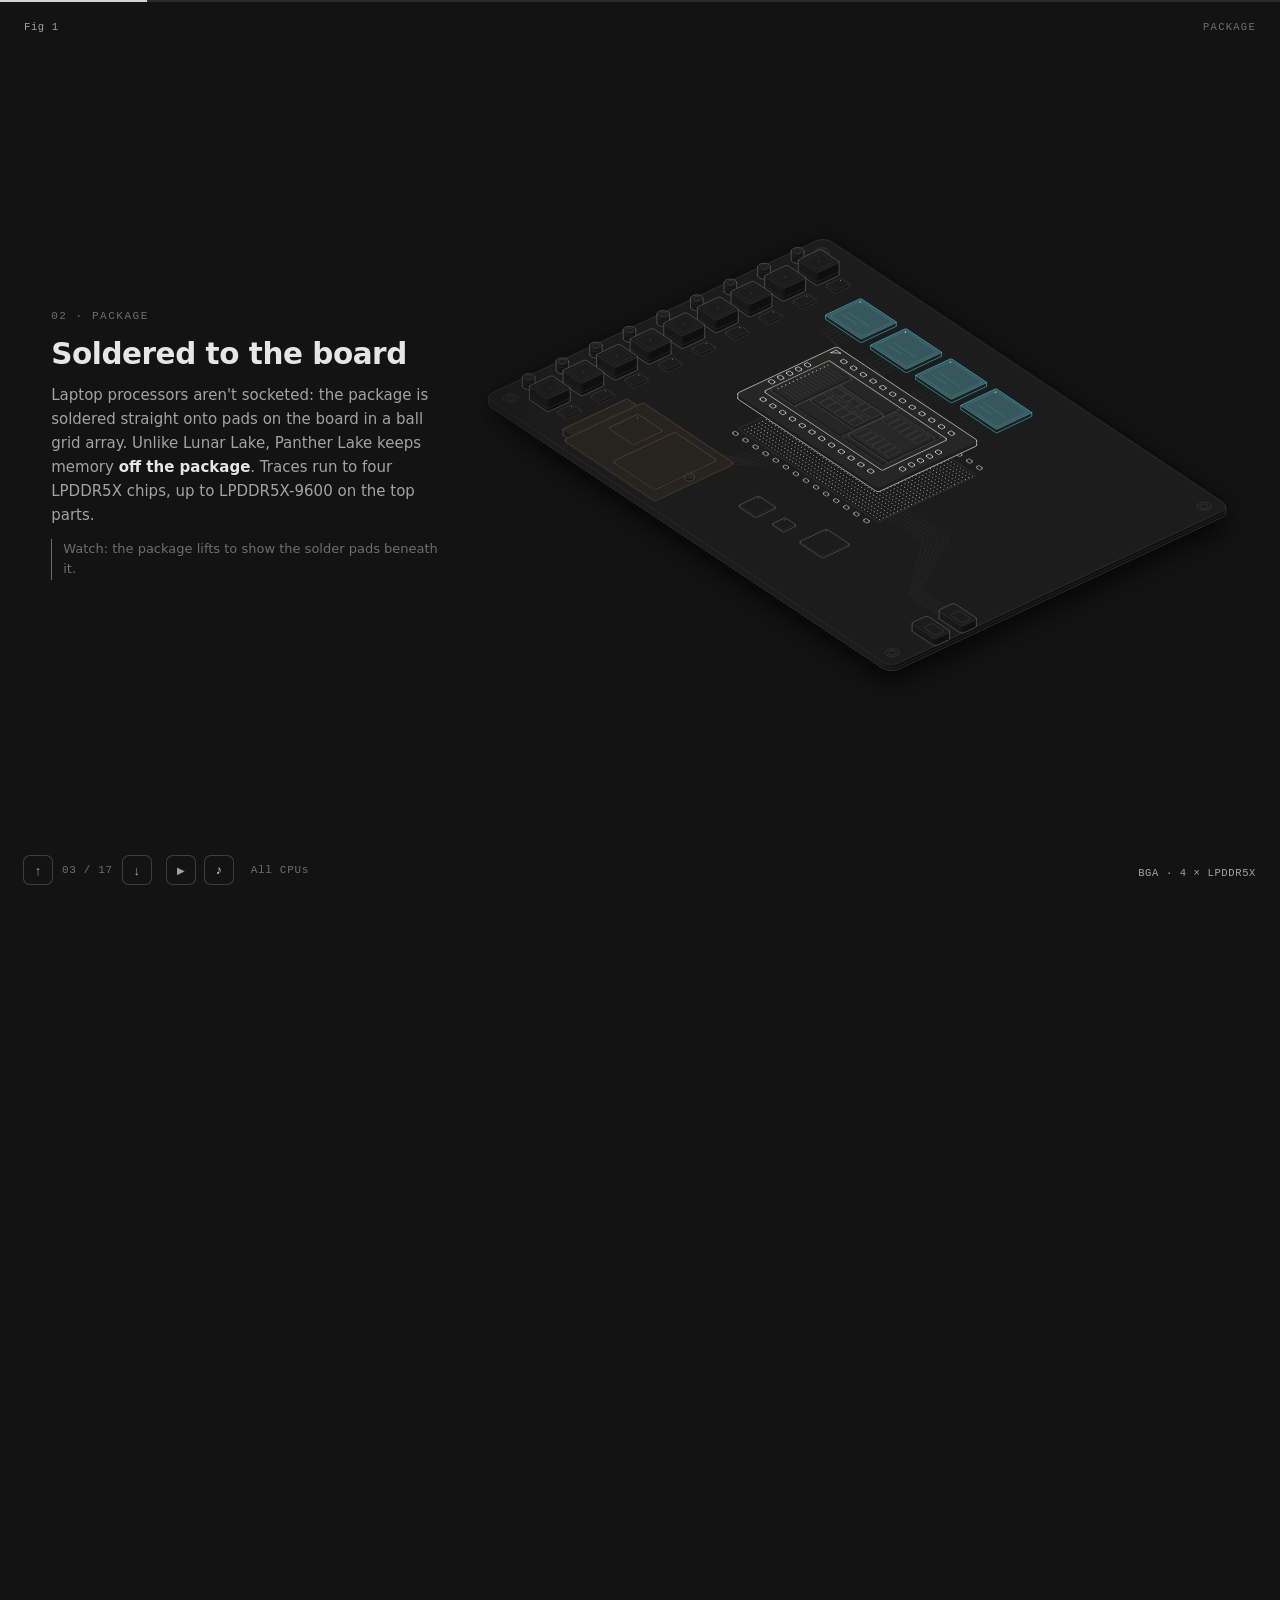
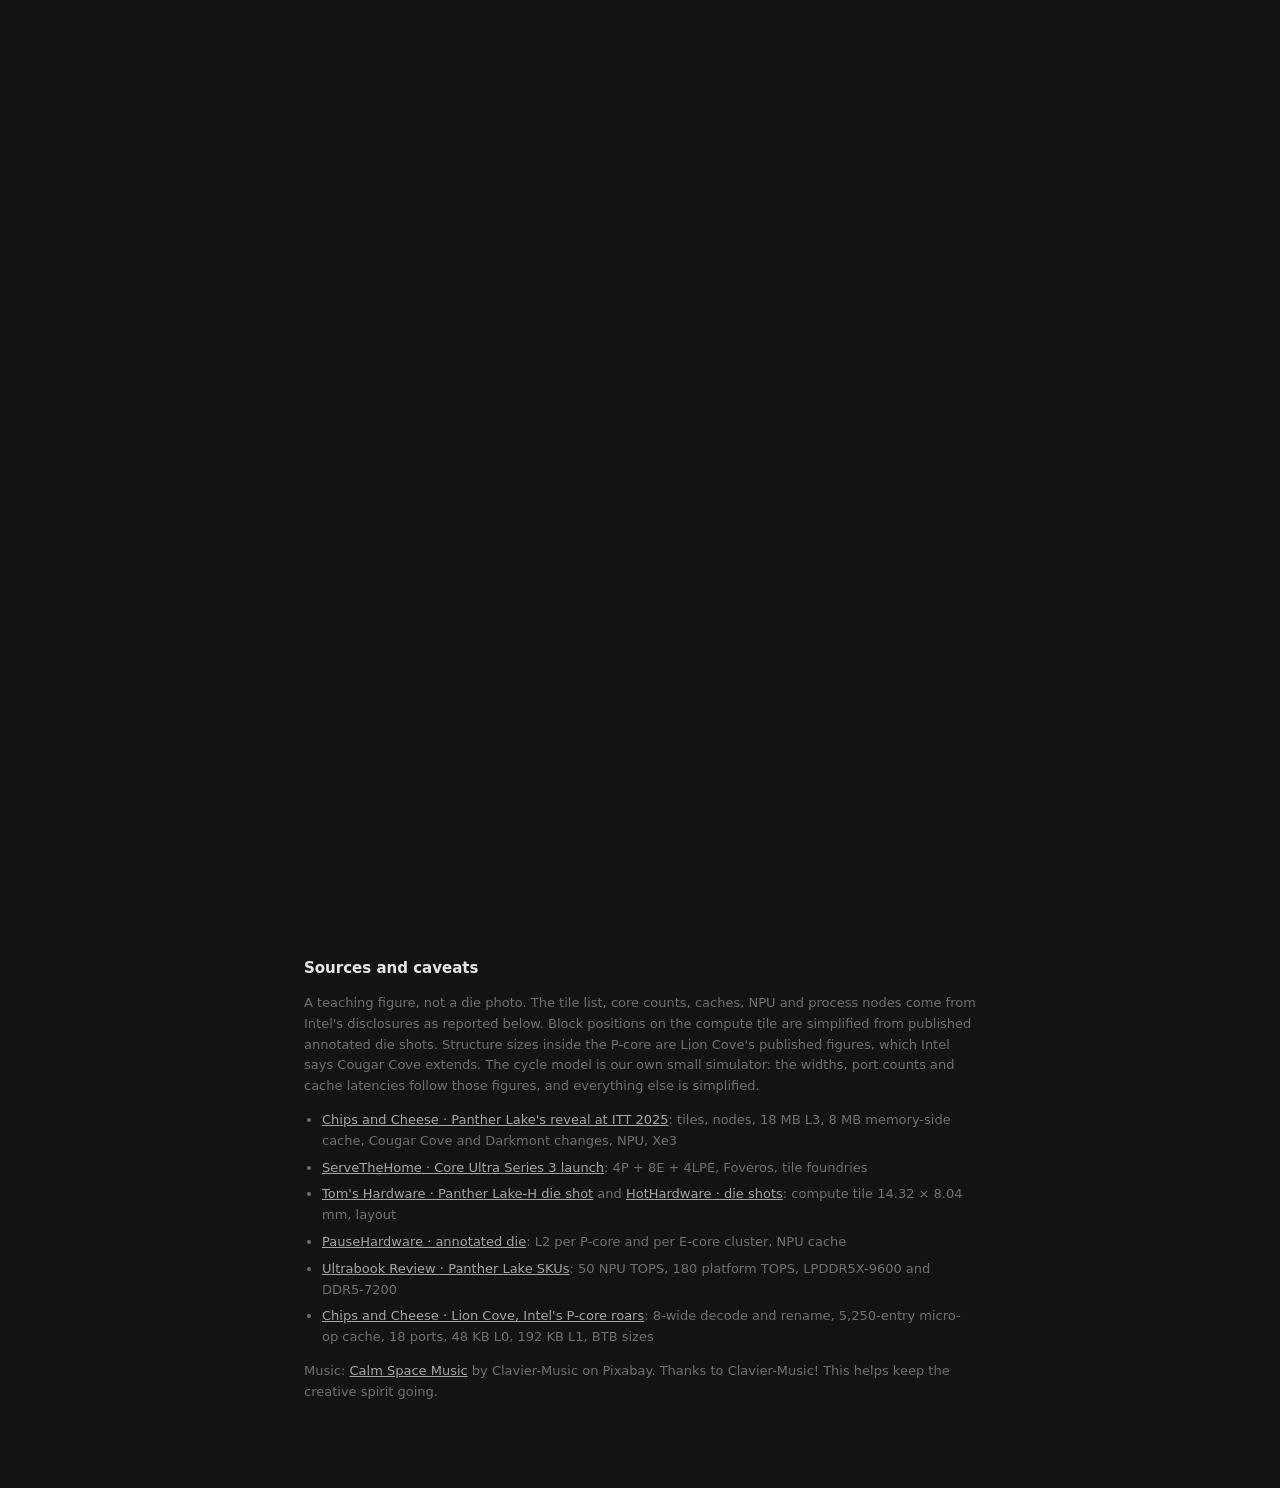
==== commit 8a318daa: "Play Calm Space Music by Clavier-Music, add home welcome screen, lengthen slides" ====
--- a/panther-lake/index.html
+++ b/panther-lake/index.html
@@ -373,7 +373,7 @@
   <p class="cpu-small"><span class="cpu-dot" style="--tint:var(--d-int)"></span>integer <span class="cpu-dot" style="--tint:var(--d-mem)"></span>load/store <span class="cpu-dot" style="--tint:var(--d-ooo)"></span>branch <span class="cpu-dot" style="--tint:var(--d-flush)"></span>flushed</p>
 </section>
 </div>
-  <nav class="cpu-nav" aria-label="Slides"><button type="button" data-go="-1" aria-label="Previous slide">↑</button><span data-count>01 / 17</span><button type="button" data-go="1" aria-label="Next slide">↓</button><button type="button" data-play aria-label="Play slideshow">▶</button><button type="button" data-music aria-label="Mute music">♪</button><a class="cpu-home" href="../">All CPUs</a></nav>
+  <nav class="cpu-nav" aria-label="Slides"><button type="button" data-go="-1" aria-label="Previous slide">↑</button><span data-count>01 / 17</span><button type="button" data-go="1" aria-label="Next slide">↓</button><button type="button" data-play aria-label="Play slideshow">▶</button><button type="button" data-music data-src="../assets/audio/calm-space-music.mp3" aria-label="Mute music">♪</button><a class="cpu-home" href="../">All CPUs</a></nav>
   <div class="cpu-live" aria-live="polite" data-live></div>
 </div>
 </div>
@@ -388,6 +388,7 @@
     <li><a href="https://www.ultrabookreview.com/intel-panther-lake-laptops">Ultrabook Review · Panther Lake SKUs</a>: 50 NPU TOPS, 180 platform TOPS, LPDDR5X-9600 and DDR5-7200</li>
     <li><a href="https://chipsandcheese.com/p/lion-cove-intels-p-core-roars">Chips and Cheese · Lion Cove, Intel's P-core roars</a>: 8-wide decode and rename, 5,250-entry micro-op cache, 18 ports, 48 KB L0, 192 KB L1, BTB sizes</li>
   </ul>
+  <p>Music: <a href="https://pixabay.com/music/search/calm%20space%20music/">Calm Space Music</a> by Clavier-Music on Pixabay. Thanks to Clavier-Music! This helps keep the creative spirit going.</p>
 </footer>
 </main><script type="module">const AZIMUTH = 45;
 const ELEVATION = 30;
@@ -1628,144 +1629,50 @@
 }, true);
 if (new URLSearchParams(location.search).has("play")) setPlaying(true);
 
-// ---------------------------------------------------------------- ambient music
-// Shared by every page. A calm pad synthesised with Web Audio: slow chords of
-// detuned, filtered saw voices spread across the stereo field, a generated hall
-// reverb, and now and then a soft bell note from the pentatonic scale.
+// ---------------------------------------------------------------- background music
+// Shared by every page. Loops "Calm Space Music" by Clavier-Music (Pixabay) quietly,
+// fading in and out. The track's path comes from the ♪ button's data-src.
 // Browsers only allow sound after a click, tap or key press on the page, so it
-// tries at load and again on every gesture until it runs; until then the ♪ button
+// tries at load and again on every gesture until it plays; until then the ♪ button
 // pulses. The ♪ button mutes it, and the choice is remembered across pages.
 (() => {
   const KEY = "cpu-music";
-  const VOLUME = 0.9; // tuned to about -24 dBFS RMS once the pad is in
-  const CHORD_S = 12;
-  const n = (midi) => 440 * Math.pow(2, (midi - 69) / 12);
-  // Cmaj9 → Am9 → Fmaj9 → G6/9, open voicings in the middle register
-  const CHORDS = [[48, 55, 62, 64, 71], [45, 52, 59, 60, 67], [41, 48, 55, 57, 64], [43, 50, 57, 59, 64]].map((c) => c.map(n));
-  const BELLS = [72, 74, 76, 79, 81, 84].map(n); // C major pentatonic, an octave above the pad
+  const VOLUME = 0.25; // the track averages -15 dB; this sits it near -27 dB, under everything
   const read = () => { try { return localStorage.getItem(KEY); } catch { return null; } };
   const write = (v) => { try { localStorage.setItem(KEY, v); } catch {} };
   const buttons = [...document.querySelectorAll("button[data-music]")];
-  let on = read() !== "off";
-  let ctx = null, master = null, pad = null, verb = null, chordTimer = 0, bellTimer = 0, step = 0;
-
-  // a stereo hall: two channels of decaying noise, slightly different
-  function impulse(seconds) {
-    const len = Math.floor(ctx.sampleRate * seconds);
-    const buf = ctx.createBuffer(2, len, ctx.sampleRate);
-    for (let ch = 0; ch < 2; ch++) {
-      const d = buf.getChannelData(ch);
-      for (let i = 0; i < len; i++) d[i] = (Math.random() * 2 - 1) * Math.pow(1 - i / len, 3.2);
-    }
-    return buf;
-  }
-  function build() {
-    const AC = window.AudioContext || window.webkitAudioContext;
-    if (!AC) return false;
-    ctx = new AC();
-    master = ctx.createGain();
-    master.gain.value = 0;
-    const limiter = ctx.createDynamicsCompressor();
-    limiter.threshold.value = -18;
-    limiter.ratio.value = 4;
-    master.connect(limiter).connect(ctx.destination);
-    const conv = ctx.createConvolver();
-    conv.buffer = impulse(4.5);
-    verb = ctx.createGain();
-    verb.gain.value = 0.9;
-    verb.connect(conv).connect(master);
-    // the pad's filter breathes slowly between dark and a little brighter
-    pad = ctx.createBiquadFilter();
-    pad.type = "lowpass";
-    pad.frequency.value = 900;
-    pad.Q.value = 0.7;
-    const lfo = ctx.createOscillator();
-    const depth = ctx.createGain();
-    lfo.frequency.value = 0.05;
-    depth.gain.value = 350;
-    lfo.connect(depth).connect(pad.frequency);
-    lfo.start();
-    const dry = ctx.createGain();
-    dry.gain.value = 0.55;
-    pad.connect(dry).connect(master);
-    pad.connect(verb);
-    return true;
-  }
-  function chord(notes, at) {
-    const dur = CHORD_S + 6;
-    notes.forEach((f, i) => {
-      const g = ctx.createGain();
-      g.gain.setValueAtTime(0, at);
-      g.gain.linearRampToValueAtTime(0.06, at + 5);
-      g.gain.setValueAtTime(0.06, at + dur - 6);
-      g.gain.linearRampToValueAtTime(0, at + dur);
-      g.connect(pad);
-      for (const side of [-1, 1]) {
-        const o = ctx.createOscillator();
-        const p = ctx.createStereoPanner();
-        o.type = "sawtooth";
-        o.frequency.value = f;
-        o.detune.value = side * (5 + i);
-        p.pan.value = side * 0.6;
-        o.connect(p).connect(g);
-        o.start(at);
-        o.stop(at + dur + 0.1);
-      }
-    });
-  }
-  function bell() {
-    const at = ctx.currentTime + 0.05;
-    const f = BELLS[Math.floor(Math.random() * BELLS.length)];
-    const g = ctx.createGain();
-    g.gain.setValueAtTime(0, at);
-    g.gain.linearRampToValueAtTime(0.05, at + 0.02);
-    g.gain.exponentialRampToValueAtTime(0.0001, at + 4);
-    const p = ctx.createStereoPanner();
-    p.pan.value = Math.random() * 1.2 - 0.6;
-    g.connect(p);
-    p.connect(master);
-    p.connect(verb);
-    for (const [mult, level] of [[1, 1], [2.76, 0.18]]) {
-      const o = ctx.createOscillator();
-      const og = ctx.createGain();
-      o.frequency.value = f * mult;
-      og.gain.value = level;
-      o.connect(og).connect(g);
-      o.start(at);
-      o.stop(at + 4.1);
-    }
-    bellTimer = setTimeout(bell, 2500 + Math.random() * 4500);
-  }
-  function schedule() {
-    chord(CHORDS[step++ % CHORDS.length], ctx.currentTime + 0.05);
-    chordTimer = setTimeout(schedule, CHORD_S * 1000);
-  }
+  if (!buttons.length) return;
+  const audio = new Audio(buttons[0].dataset.src);
+  audio.loop = true;
+  audio.preload = "auto";
+  audio.volume = 0;
+  let on = read() !== "off", playing = false, fadeFrame = 0;
+  // carry the position across pages, so moving from the picker into a tour doesn't restart the track
+  try { audio.currentTime = +sessionStorage.getItem(KEY + "-at") || 0; } catch {}
+  addEventListener("pagehide", () => { try { sessionStorage.setItem(KEY + "-at", String(audio.currentTime)); } catch {} });
+
+  // ease the volume to `to` over `s` seconds, then pause if it reached silence
   function fade(to, s) {
-    const t = ctx.currentTime;
-    master.gain.cancelScheduledValues(t);
-    master.gain.setValueAtTime(master.gain.value, t);
-    master.gain.linearRampToValueAtTime(to, t + s);
+    cancelAnimationFrame(fadeFrame);
+    const from = audio.volume, t0 = performance.now();
+    const step = (now) => {
+      const u = Math.min(1, (now - t0) / (s * 1000));
+      audio.volume = from + (to - from) * u * u * (3 - 2 * u);
+      if (u < 1) fadeFrame = requestAnimationFrame(step);
+      else if (to === 0) audio.pause();
+    };
+    fadeFrame = requestAnimationFrame(step);
   }
   function start() {
-    if (!ctx && !build()) return;
-    const go = () => {
-      paint();
-      if (ctx.state !== "running" || !on) return;
-      if (!chordTimer) { schedule(); bellTimer = setTimeout(bell, 4000); }
-      fade(VOLUME, 4);
-    };
-    ctx.resume().then(go, go);
-    go();
+    audio.play().then(() => { playing = true; fade(VOLUME, 3); paint(); }, () => { playing = false; paint(); });
   }
   function stop() {
-    if (!ctx) return;
-    fade(0, 1.5);
-    clearTimeout(chordTimer);
-    clearTimeout(bellTimer);
-    chordTimer = bellTimer = 0;
+    playing = false;
+    fade(0, 1.2);
+    paint();
   }
   function paint() {
-    const waiting = on && (!ctx || ctx.state !== "running");
+    const waiting = on && !playing;
     for (const b of buttons) {
       b.setAttribute("aria-pressed", String(on));
       b.setAttribute("aria-label", !on ? "Play music" : waiting ? "Music: click anywhere to start" : "Mute music");
@@ -1778,20 +1685,19 @@
   buttons.forEach((b) => b.addEventListener("click", (ev) => {
     ev.stopPropagation();
     // the first click on a waiting button means "start", not "mute"
-    if (on && (!ctx || ctx.state !== "running")) { start(); return; }
+    if (on && !playing) { start(); return; }
     on = !on;
     write(on ? "on" : "off");
     on ? start() : stop();
-    paint();
   }));
-  // every gesture tries again until the browser lets the music run
-  const nudge = (ev) => { if (!ev.target.closest?.("button[data-music]") && on && (!ctx || ctx.state !== "running")) start(); };
+  // every gesture tries again until the browser lets the music play
+  const nudge = (ev) => { if (!ev.target.closest?.("button[data-music]") && on && !playing) start(); };
   for (const type of ["pointerdown", "keydown", "touchend", "click"]) addEventListener(type, nudge, true);
   document.addEventListener("visibilitychange", () => {
-    if (!ctx || !on) return;
-    document.hidden ? ctx.suspend() : ctx.resume().then(paint);
+    if (!on || !playing) return;
+    document.hidden ? audio.pause() : audio.play().catch(() => {});
   });
-  if (on) start(); // runs straight away where the browser already allows sound
+  if (on) start(); // plays straight away where the browser already allows sound
   paint();
 })();
 </script></body></html>
